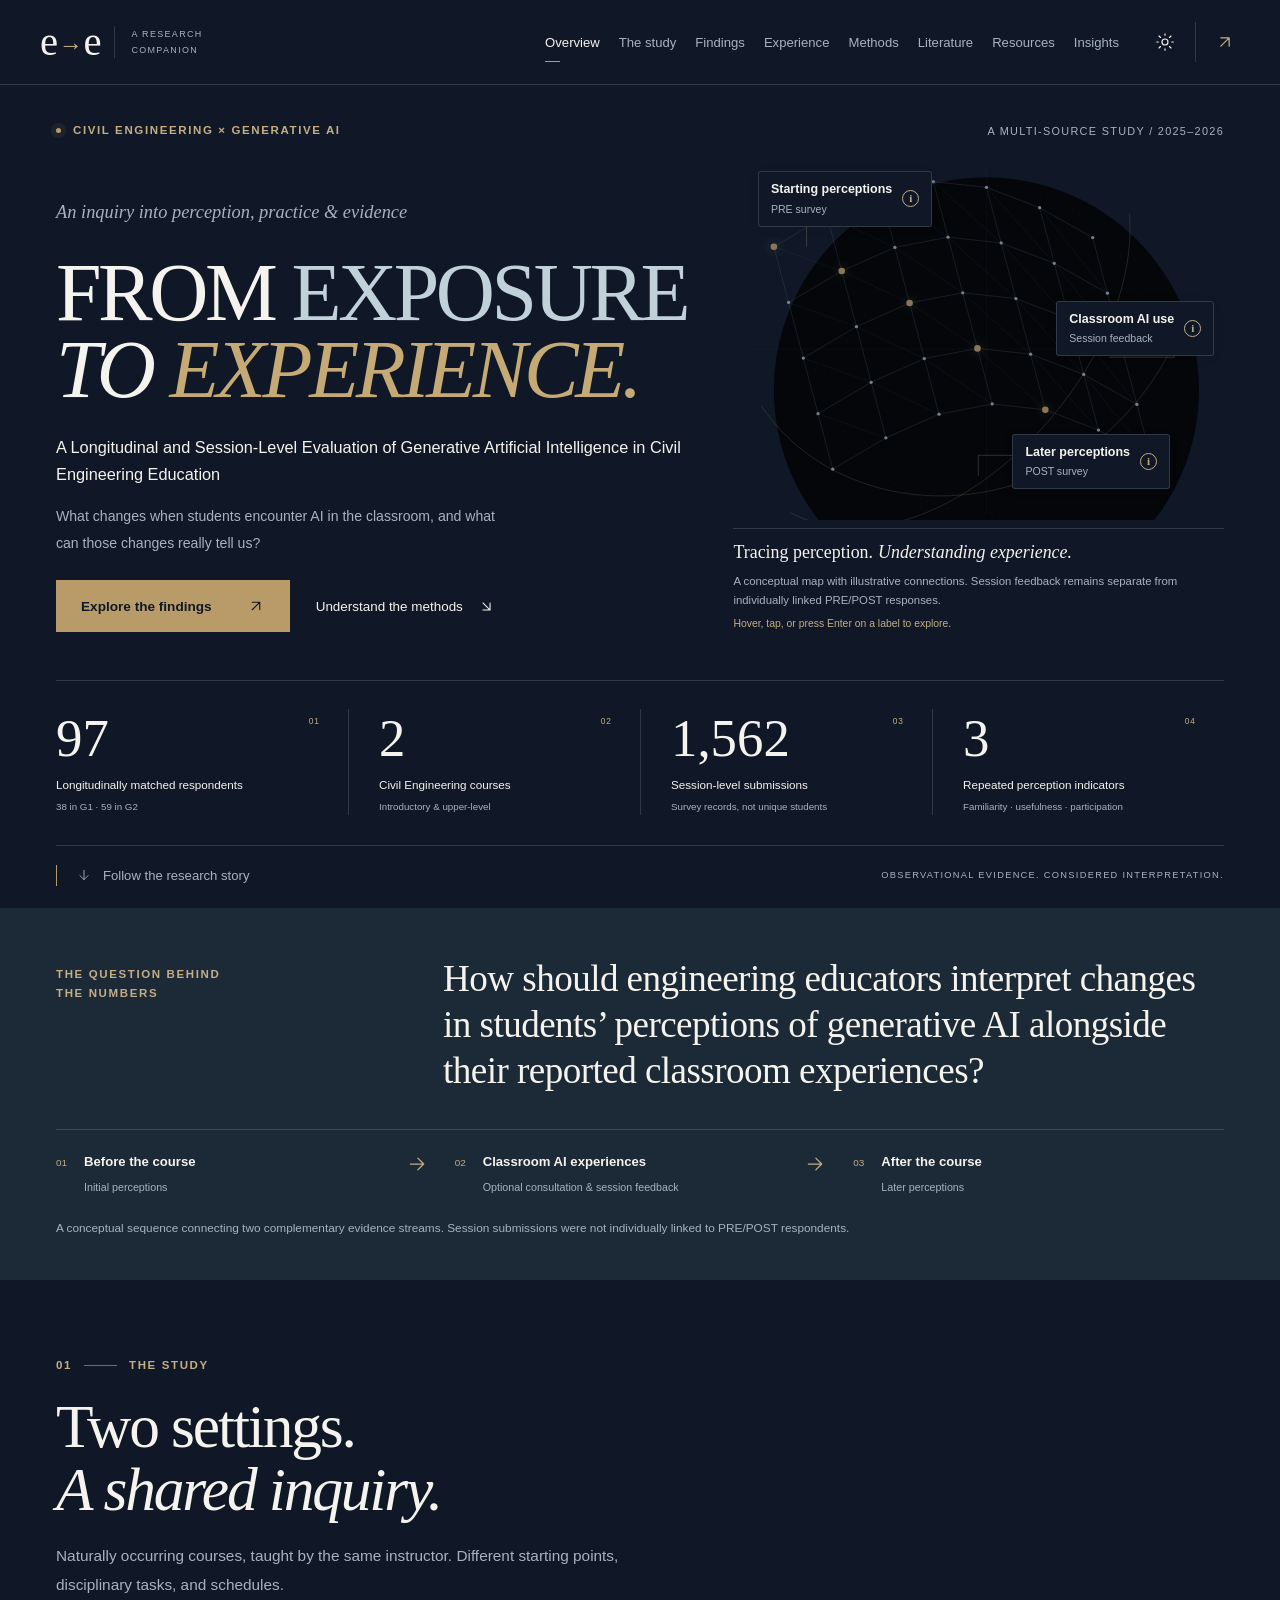
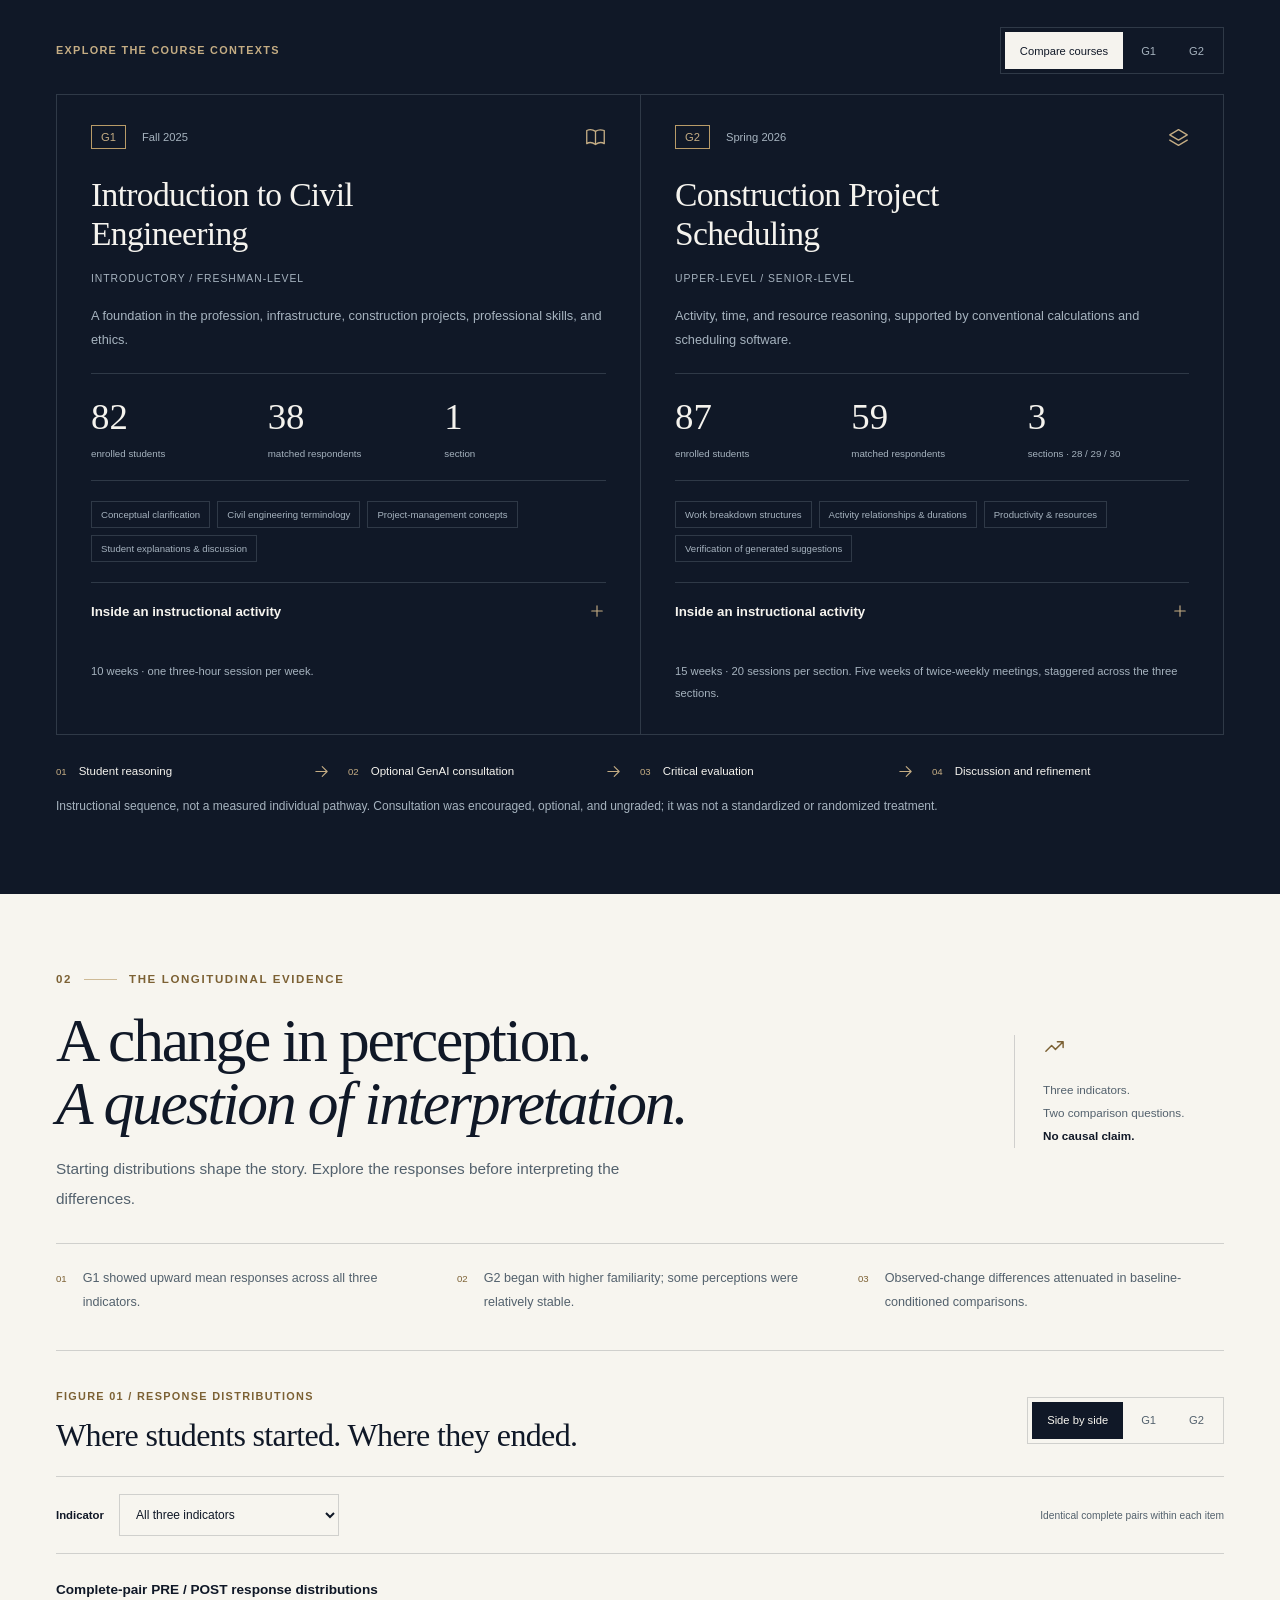
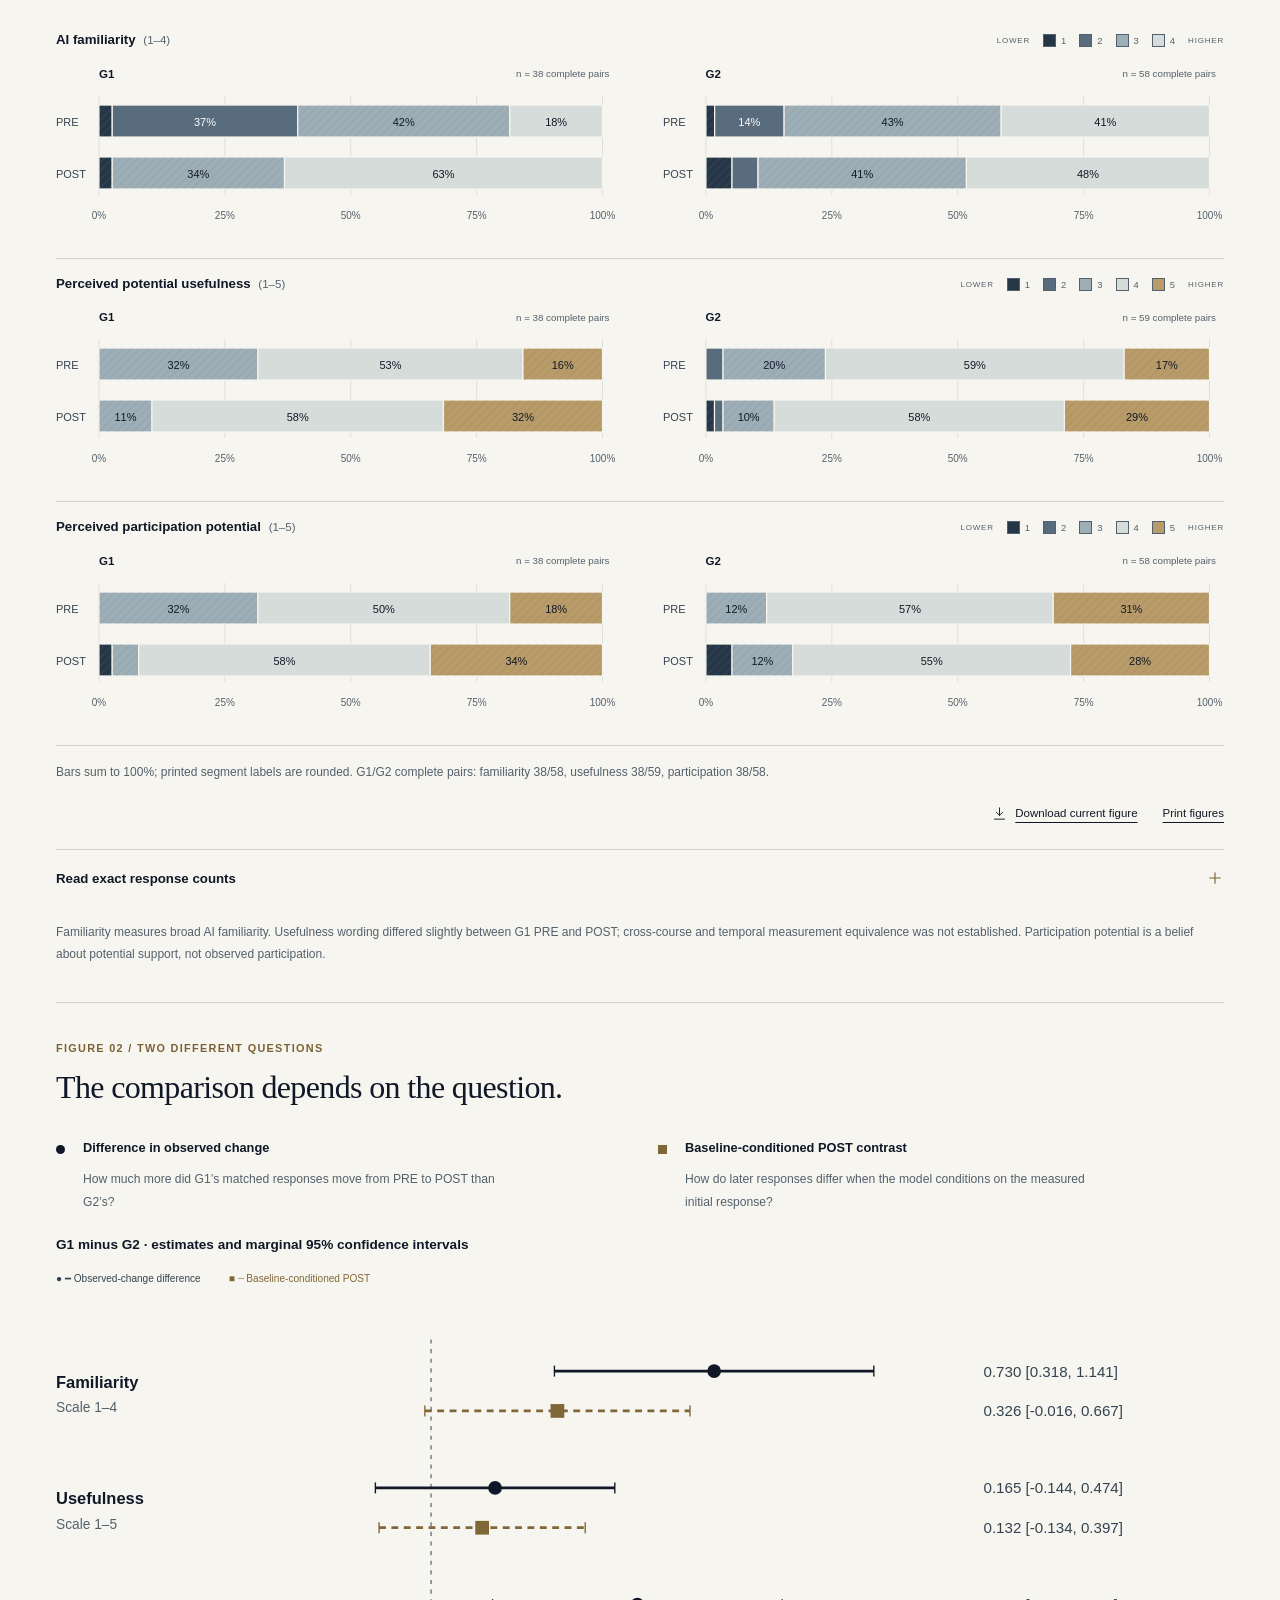
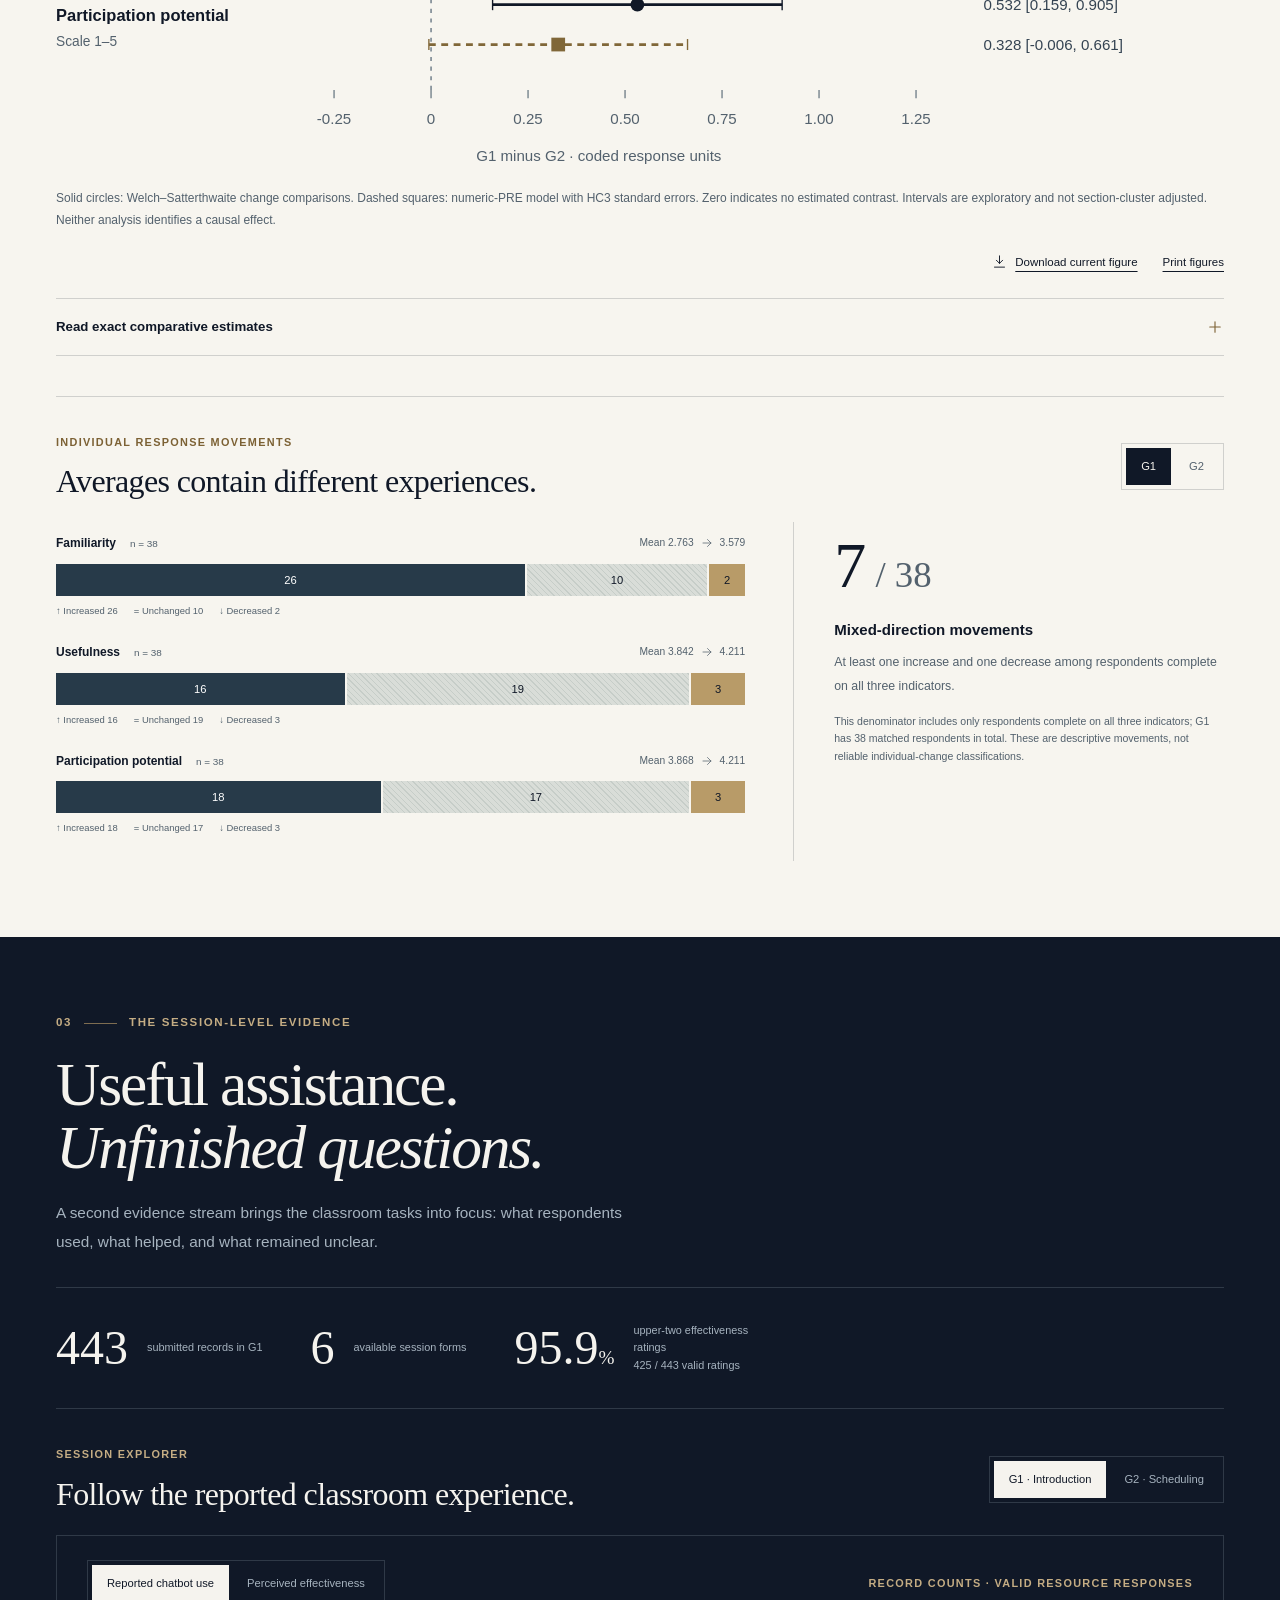
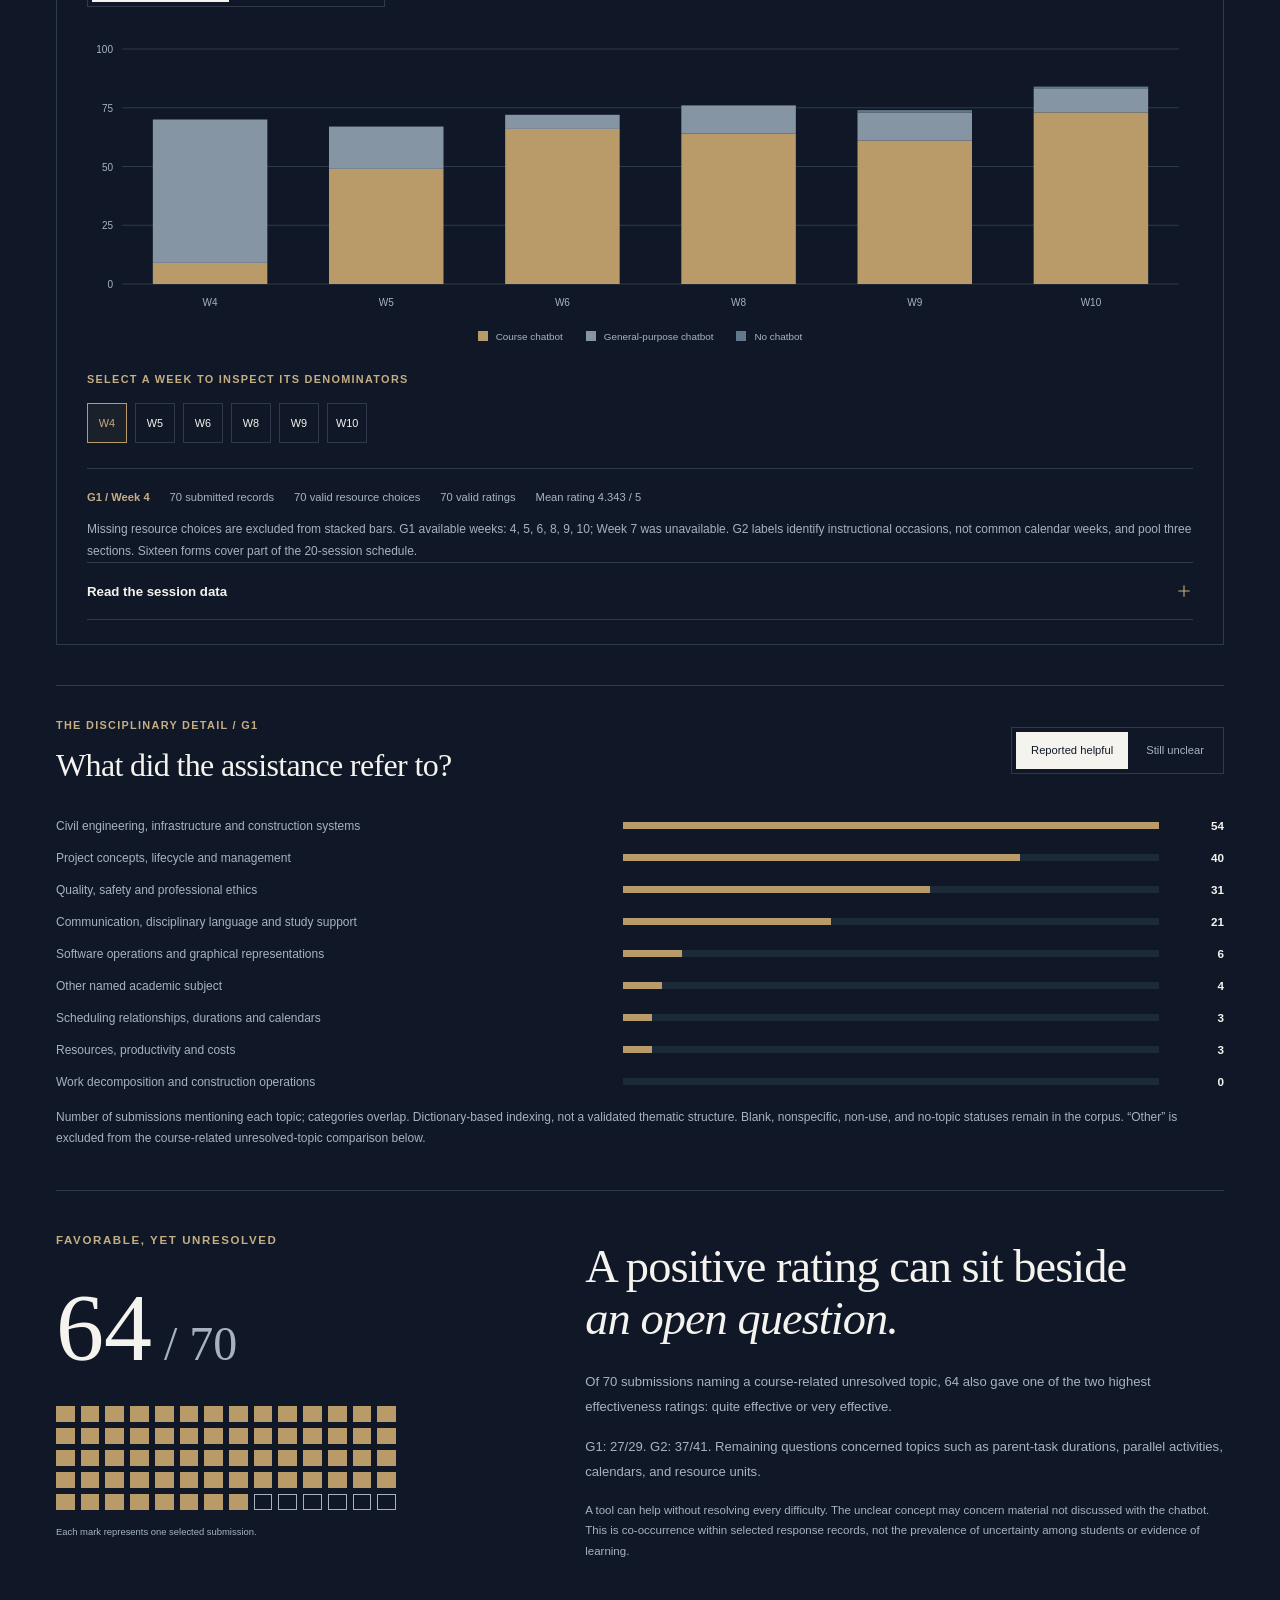
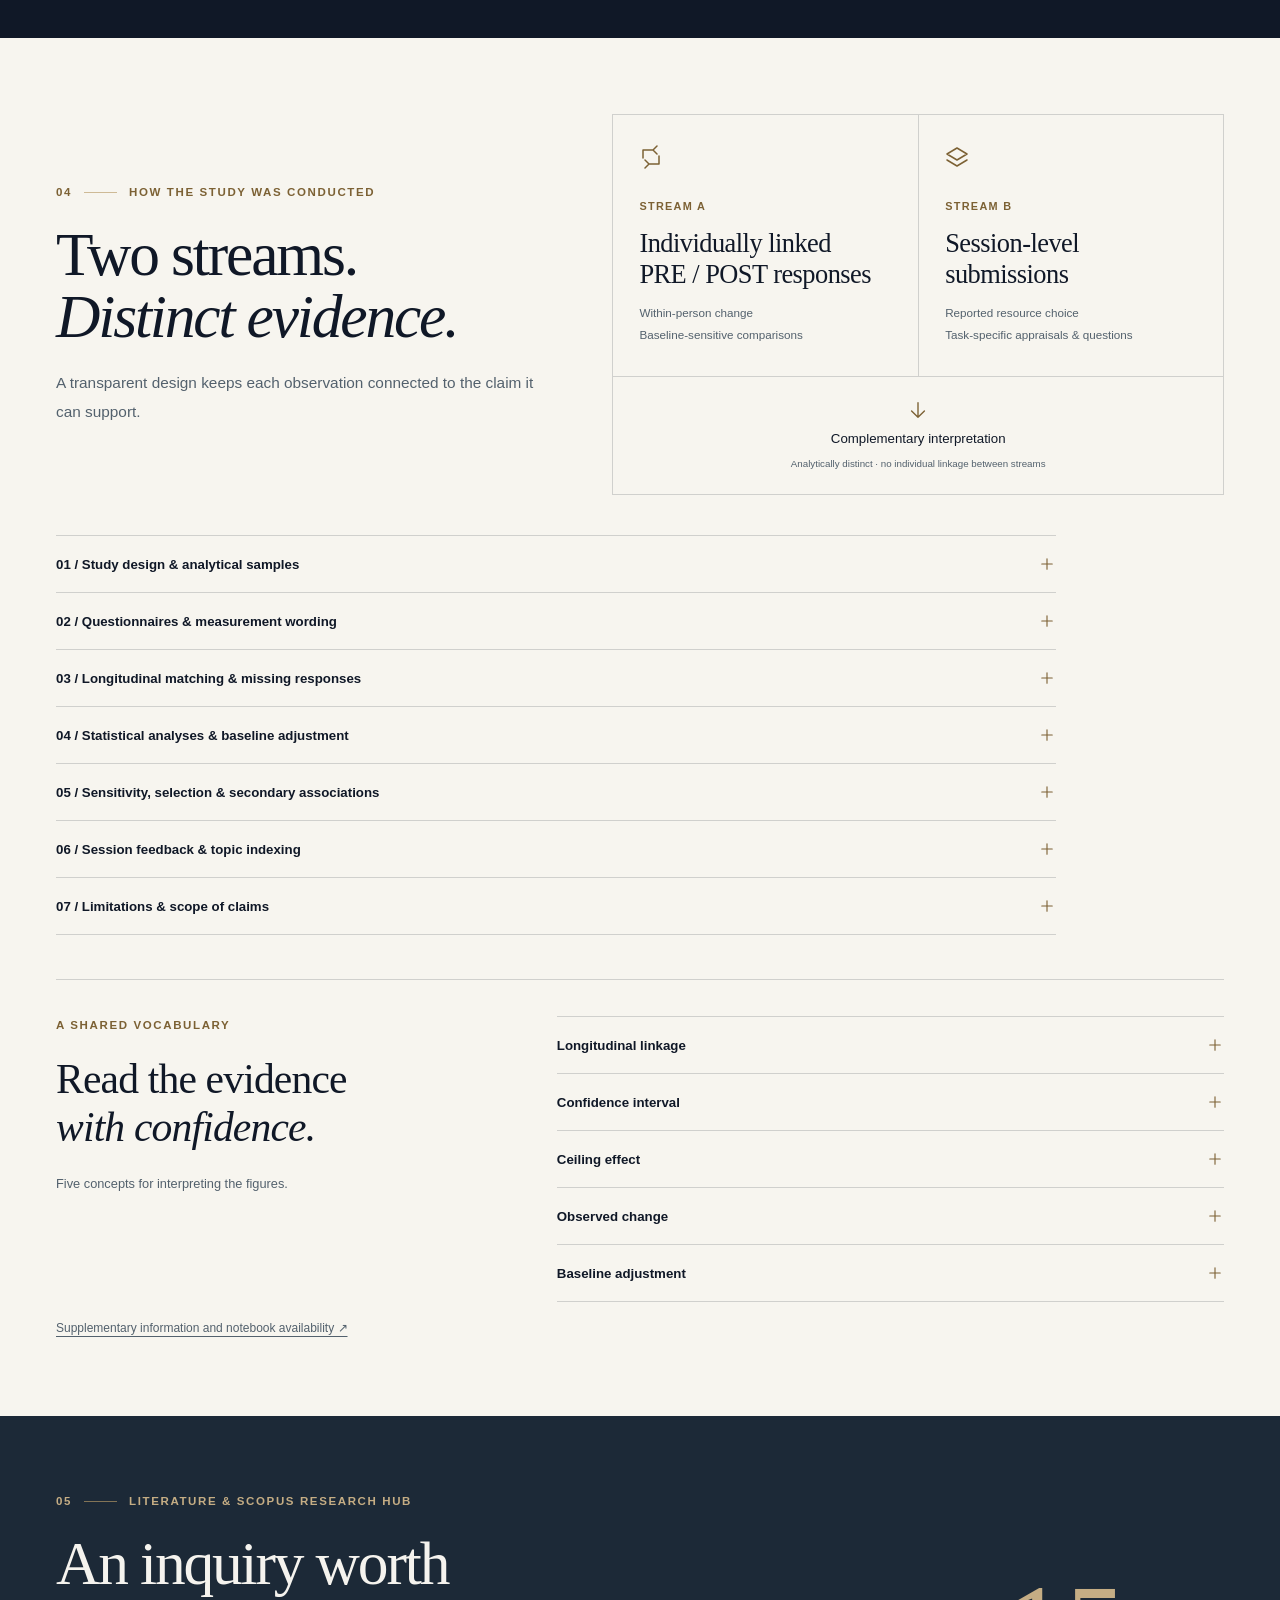
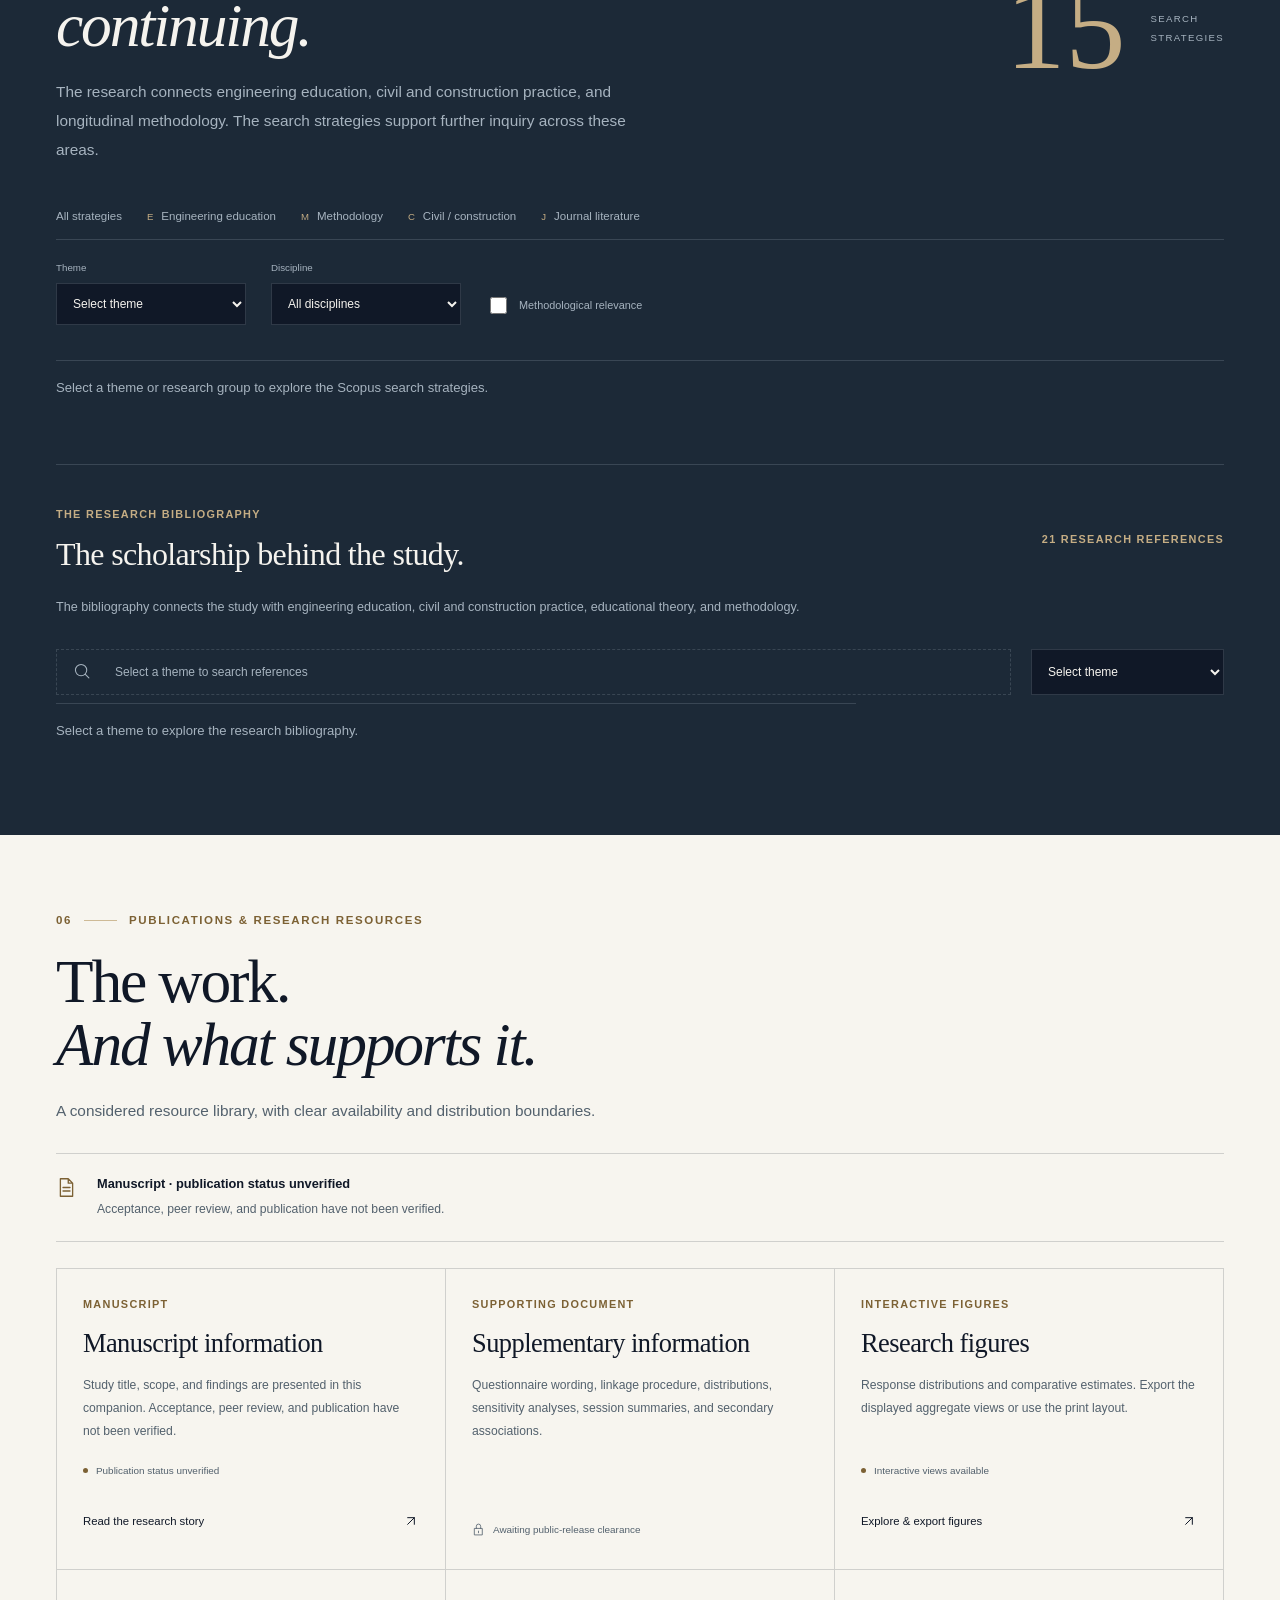
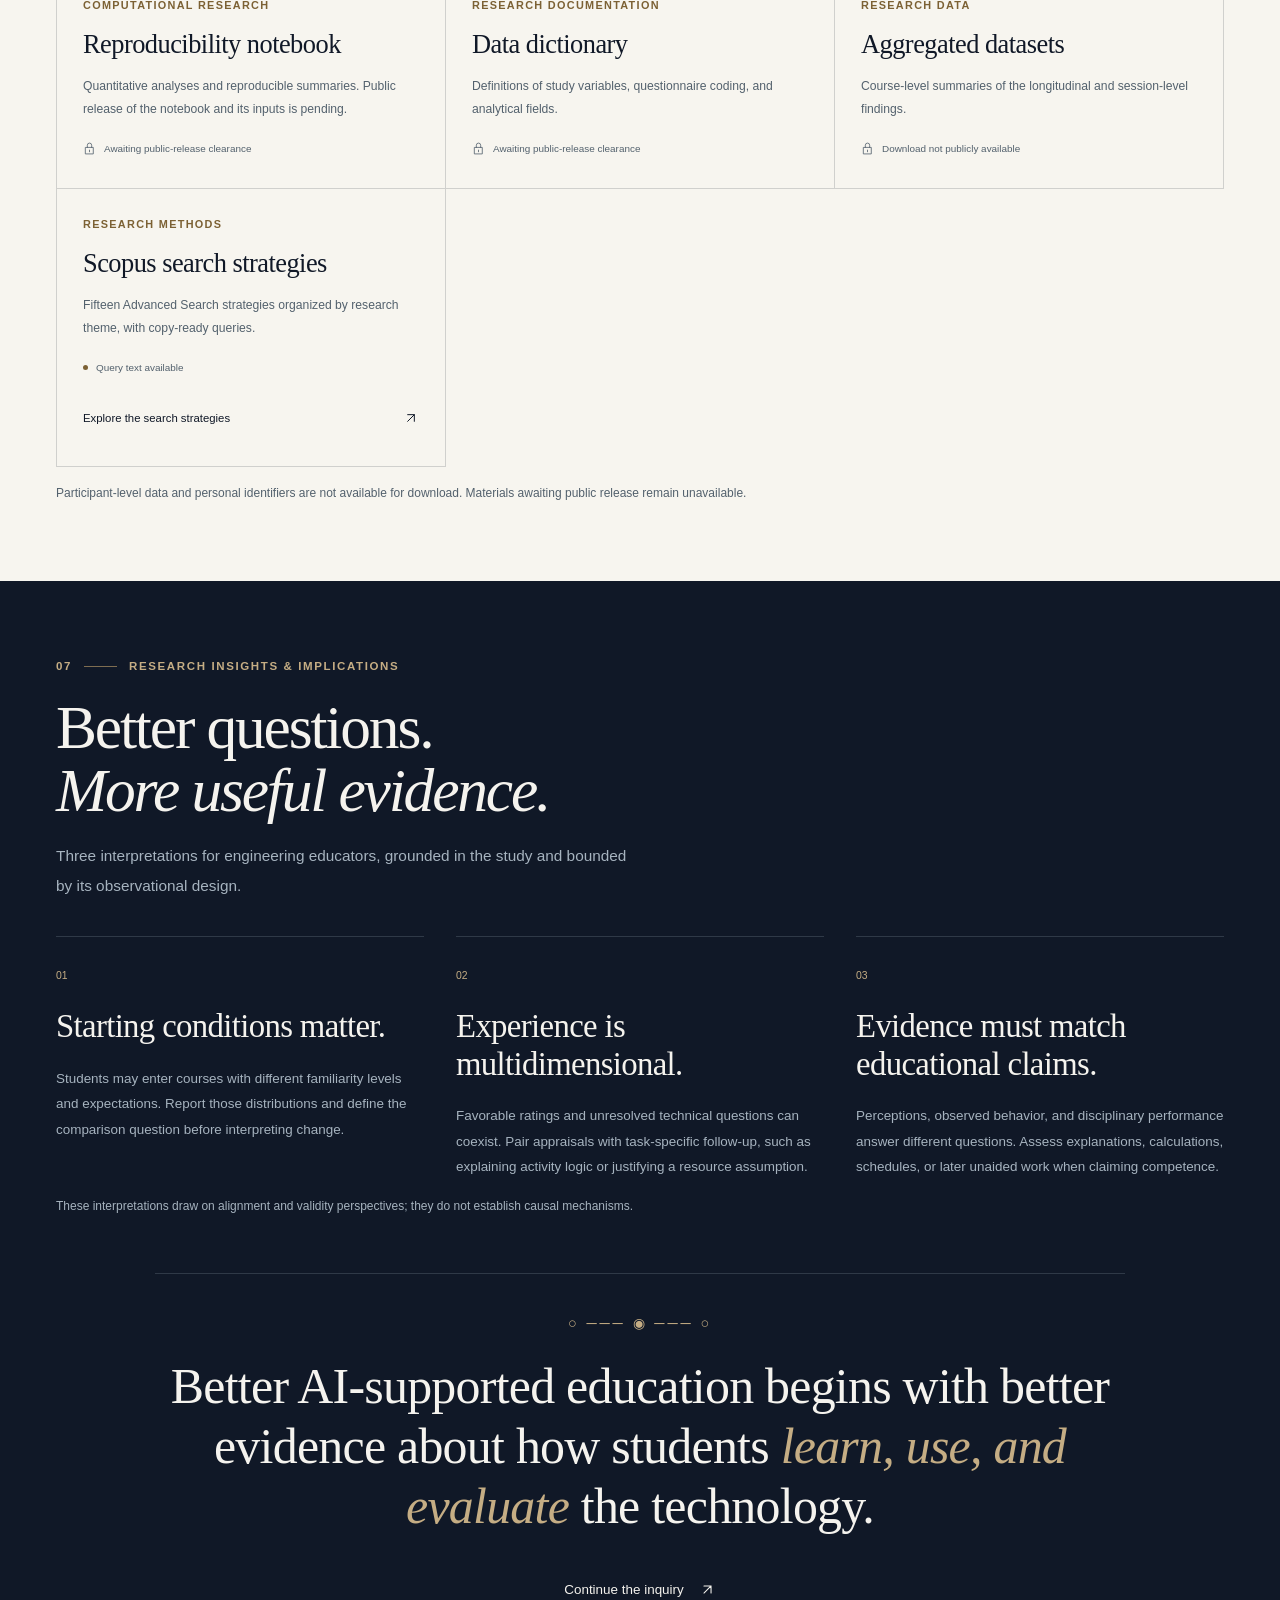
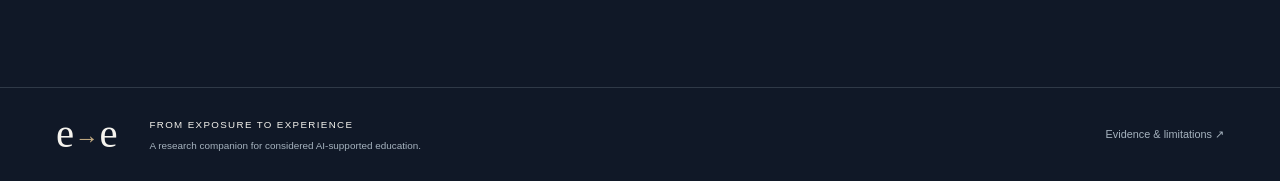
==== e2e/index.html @ fc8758d5 "Initial deployment of e2e review website" ====
<!doctype html>
<html lang="en" data-theme="dark"><head><meta charset="utf-8"><meta name="viewport" content="width=device-width,initial-scale=1"><meta name="theme-color" content="#101827"><meta name="description" content="Explore verified longitudinal and session-level evidence about generative AI in civil engineering education."><meta property="og:title" content="From Exposure to Experience"><meta property="og:description" content="Two courses. Two distinct evidence streams. A considered evaluation of classroom GenAI."><meta property="og:type" content="website"><title>From Exposure to Experience · Civil Engineering &amp; GenAI</title><link rel="icon" href="./favicon.svg"><link rel="stylesheet" href="./css/site.css"><script>try{document.documentElement.dataset.theme=localStorage.getItem("e2e-theme")||"dark"}catch{}</script><meta name="robots" content="index,follow"><meta name="referrer" content="strict-origin-when-cross-origin"><link rel="canonical" href="https://e2e.praiser.us/"><meta property="og:url" content="https://e2e.praiser.us/"><meta property="og:site_name" content="From Exposure to Experience"><meta property="og:image" content="https://e2e.praiser.us/images/social-card.png"><meta name="twitter:card" content="summary_large_image"><meta name="twitter:title" content="From Exposure to Experience"><meta name="twitter:description" content="Longitudinal and session-level evidence about generative AI in civil engineering education."><meta name="twitter:image" content="https://e2e.praiser.us/images/social-card.png"><link rel="icon" href="./favicon.ico" sizes="32x32"><link rel="apple-touch-icon" href="./apple-touch-icon.png"><link rel="manifest" href="./site.webmanifest"></head><body><header class="site-header"><a href="#main" class="skip-link">Skip to content</a><div class="nav-wrap"><a href="#home" class="wordmark" aria-label="Exposure to Experience home"><span class="brand-symbol">e<span>→</span>e</span><span class="brand-caption">A RESEARCH<br>COMPANION</span></a><nav id="main-links" aria-label="Main navigation" class="nav-links"><a href="#home" aria-current="location">Overview</a><a href="#study">The study</a><a href="#findings">Findings</a><a href="#experience">Experience</a><a href="#methods">Methods</a><a href="#literature">Literature</a><a href="#resources">Resources</a><a href="#insights">Insights</a></nav><div class="nav-actions"><button class="icon-button" aria-label="Switch to light mode"><svg width="18" height="18" viewBox="0 0 24 24" fill="none" stroke="currentColor" stroke-width="1.5" stroke-linecap="round" stroke-linejoin="round" aria-hidden="true"><path d="M12 8a4 4 0 1 1 0 8 4 4 0 0 1 0-8M12 1v2M12 21v2M1 12h2M21 12h2M4 4l2 2m12 12 2 2M4 20l2-2M18 6l2-2"></path></svg></button><a class="nav-explore" href="#findings" aria-label="Explore the evidence"><svg width="20" height="20" viewBox="0 0 24 24" fill="none" stroke="currentColor" stroke-width="1.5" stroke-linecap="round" stroke-linejoin="round" aria-hidden="true"><path d="M7 17 17 7M7 7h10v10"></path></svg></a><button class="icon-button menu-toggle" aria-expanded="false" aria-controls="main-links" aria-label="Open navigation"><svg width="24" height="24" viewBox="0 0 24 24" fill="none" stroke="currentColor" stroke-width="1.5" stroke-linecap="round" stroke-linejoin="round" aria-hidden="true"><path d="M4 6h16M4 12h16M4 18h16"></path></svg></button></div></div></header><main id="main" class="min-h-screen"><section id="home" class="hero"><div class="container"><div class="hero-topline"><span class="eyebrow"><span class="status-dot"></span>CIVIL ENGINEERING × GENERATIVE AI</span><span class="edition">A MULTI-SOURCE STUDY / 2025–2026</span></div><div class="hero-composition"><figure class="network-art" aria-labelledby="network-figure-title" aria-describedby="network-figure-note"><div class="network-map"><svg class="network-drawing" viewBox="0 0 600 440" fill="none" aria-hidden="true" focusable="false"><defs><radialGradient id="networkGlow"><stop stopColor="#B89B68" stopOpacity=".12"></stop><stop offset="1" stopColor="#B89B68" stopOpacity="0"></stop></radialGradient></defs><circle cx="310" cy="280" r="260" fill="url(#networkGlow)"></circle><g class="network-grid"><g><path d="M50 105L115 66.64595691166376"></path> <path d="M50 105L68 173"></path> <path d="M50 105L133 134.64595691166375" class="diagonal"></path><circle cx="50" cy="105" r="4" class="gold-node"></circle></g><g><path d="M115 66.64595691166376L180 37.682321215368276"></path> <path d="M115 66.64595691166376L133 134.64595691166375"></path> <path d="M115 66.64595691166376L198 105.68232121536828" class="diagonal"></path><circle cx="115" cy="66.64595691166376" r="2" class=""></circle></g><g><path d="M180 37.682321215368276L245 25.200401071675643"></path> <path d="M180 37.682321215368276L198 105.68232121536828"></path> <path d="M180 37.682321215368276L263 93.20040107167564" class="diagonal"></path><circle cx="180" cy="37.682321215368276" r="2" class=""></circle></g><g><path d="M245 25.200401071675643L310 32.25620585394546"></path> <path d="M245 25.200401071675643L263 93.20040107167564"></path> <path d="M245 25.200401071675643L328 100.25620585394546" class="diagonal"></path><circle cx="245" cy="25.200401071675643" r="2" class=""></circle></g><g><path d="M310 32.25620585394546L375 57.122228471683485"></path> <path d="M310 32.25620585394546L328 100.25620585394546"></path> <path d="M310 32.25620585394546L393 125.12222847168348" class="diagonal"></path><circle cx="310" cy="32.25620585394546" r="2" class=""></circle></g><g><path d="M375 57.122228471683485L440 93.71039935521063"></path> <path d="M375 57.122228471683485L393 125.12222847168348"></path> <path d="M375 57.122228471683485L458 161.71039935521063" class="diagonal"></path><circle cx="375" cy="57.122228471683485" r="2" class=""></circle></g><g> <path d="M440 93.71039935521063L458 161.71039935521063"></path> <circle cx="440" cy="93.71039935521063" r="2" class=""></circle></g><g><path d="M68 173L133 134.64595691166375"></path> <path d="M68 173L86 241"></path> <path d="M68 173L151 202.64595691166375" class="diagonal"></path><circle cx="68" cy="173" r="2" class=""></circle></g><g><path d="M133 134.64595691166375L198 105.68232121536828"></path> <path d="M133 134.64595691166375L151 202.64595691166375"></path> <path d="M133 134.64595691166375L216 173.6823212153683" class="diagonal"></path><circle cx="133" cy="134.64595691166375" r="4" class="gold-node"></circle></g><g><path d="M198 105.68232121536828L263 93.20040107167564"></path> <path d="M198 105.68232121536828L216 173.6823212153683"></path> <path d="M198 105.68232121536828L281 161.20040107167563" class="diagonal"></path><circle cx="198" cy="105.68232121536828" r="2" class=""></circle></g><g><path d="M263 93.20040107167564L328 100.25620585394546"></path> <path d="M263 93.20040107167564L281 161.20040107167563"></path> <path d="M263 93.20040107167564L346 168.25620585394546" class="diagonal"></path><circle cx="263" cy="93.20040107167564" r="2" class=""></circle></g><g><path d="M328 100.25620585394546L393 125.12222847168348"></path> <path d="M328 100.25620585394546L346 168.25620585394546"></path> <path d="M328 100.25620585394546L411 193.12222847168348" class="diagonal"></path><circle cx="328" cy="100.25620585394546" r="2" class=""></circle></g><g><path d="M393 125.12222847168348L458 161.71039935521063"></path> <path d="M393 125.12222847168348L411 193.12222847168348"></path> <path d="M393 125.12222847168348L476 229.71039935521063" class="diagonal"></path><circle cx="393" cy="125.12222847168348" r="2" class=""></circle></g><g> <path d="M458 161.71039935521063L476 229.71039935521063"></path> <circle cx="458" cy="161.71039935521063" r="2" class=""></circle></g><g><path d="M86 241L151 202.64595691166375"></path> <path d="M86 241L104 309"></path> <path d="M86 241L169 270.64595691166375" class="diagonal"></path><circle cx="86" cy="241" r="2" class=""></circle></g><g><path d="M151 202.64595691166375L216 173.6823212153683"></path> <path d="M151 202.64595691166375L169 270.64595691166375"></path> <path d="M151 202.64595691166375L234 241.6823212153683" class="diagonal"></path><circle cx="151" cy="202.64595691166375" r="2" class=""></circle></g><g><path d="M216 173.6823212153683L281 161.20040107167563"></path> <path d="M216 173.6823212153683L234 241.6823212153683"></path> <path d="M216 173.6823212153683L299 229.20040107167563" class="diagonal"></path><circle cx="216" cy="173.6823212153683" r="4" class="gold-node"></circle></g><g><path d="M281 161.20040107167563L346 168.25620585394546"></path> <path d="M281 161.20040107167563L299 229.20040107167563"></path> <path d="M281 161.20040107167563L364 236.25620585394546" class="diagonal"></path><circle cx="281" cy="161.20040107167563" r="2" class=""></circle></g><g><path d="M346 168.25620585394546L411 193.12222847168348"></path> <path d="M346 168.25620585394546L364 236.25620585394546"></path> <path d="M346 168.25620585394546L429 261.12222847168346" class="diagonal"></path><circle cx="346" cy="168.25620585394546" r="2" class=""></circle></g><g><path d="M411 193.12222847168348L476 229.71039935521063"></path> <path d="M411 193.12222847168348L429 261.12222847168346"></path> <path d="M411 193.12222847168348L494 297.7103993552106" class="diagonal"></path><circle cx="411" cy="193.12222847168348" r="2" class=""></circle></g><g> <path d="M476 229.71039935521063L494 297.7103993552106"></path> <circle cx="476" cy="229.71039935521063" r="2" class=""></circle></g><g><path d="M104 309L169 270.64595691166375"></path> <path d="M104 309L122 377"></path> <path d="M104 309L187 338.64595691166375" class="diagonal"></path><circle cx="104" cy="309" r="2" class=""></circle></g><g><path d="M169 270.64595691166375L234 241.6823212153683"></path> <path d="M169 270.64595691166375L187 338.64595691166375"></path> <path d="M169 270.64595691166375L252 309.6823212153683" class="diagonal"></path><circle cx="169" cy="270.64595691166375" r="2" class=""></circle></g><g><path d="M234 241.6823212153683L299 229.20040107167563"></path> <path d="M234 241.6823212153683L252 309.6823212153683"></path> <path d="M234 241.6823212153683L317 297.2004010716756" class="diagonal"></path><circle cx="234" cy="241.6823212153683" r="2" class=""></circle></g><g><path d="M299 229.20040107167563L364 236.25620585394546"></path> <path d="M299 229.20040107167563L317 297.2004010716756"></path> <path d="M299 229.20040107167563L382 304.25620585394546" class="diagonal"></path><circle cx="299" cy="229.20040107167563" r="4" class="gold-node"></circle></g><g><path d="M364 236.25620585394546L429 261.12222847168346"></path> <path d="M364 236.25620585394546L382 304.25620585394546"></path> <path d="M364 236.25620585394546L447 329.12222847168346" class="diagonal"></path><circle cx="364" cy="236.25620585394546" r="2" class=""></circle></g><g><path d="M429 261.12222847168346L494 297.7103993552106"></path> <path d="M429 261.12222847168346L447 329.12222847168346"></path> <path d="M429 261.12222847168346L512 365.7103993552106" class="diagonal"></path><circle cx="429" cy="261.12222847168346" r="2" class=""></circle></g><g> <path d="M494 297.7103993552106L512 365.7103993552106"></path> <circle cx="494" cy="297.7103993552106" r="2" class=""></circle></g><g><path d="M122 377L187 338.64595691166375"></path>  <circle cx="122" cy="377" r="2" class=""></circle></g><g><path d="M187 338.64595691166375L252 309.6823212153683"></path>  <circle cx="187" cy="338.64595691166375" r="2" class=""></circle></g><g><path d="M252 309.6823212153683L317 297.2004010716756"></path>  <circle cx="252" cy="309.6823212153683" r="2" class=""></circle></g><g><path d="M317 297.2004010716756L382 304.25620585394546"></path>  <circle cx="317" cy="297.2004010716756" r="2" class=""></circle></g><g><path d="M382 304.25620585394546L447 329.12222847168346"></path>  <circle cx="382" cy="304.25620585394546" r="4" class="gold-node"></circle></g><g><path d="M447 329.12222847168346L512 365.7103993552106"></path>  <circle cx="447" cy="329.12222847168346" r="2" class=""></circle></g><g>  <circle cx="512" cy="365.7103993552106" r="2" class=""></circle></g></g><path class="network-orbit" d="M35 300 C150 470 460 450 555 185 M70 430 C240 520 500 270 485 65"></path><g class="network-guides"><path d="M90 105V70H155"></path><path d="M460 240H540V205"></path><path d="M300 385V360H440"></path></g><circle cx="310" cy="230" r="200" class="draft-circle"></circle><path d="M20 230H590M310 10V430" class="draft-cross"></path></svg><details class="network-hotspot network-hotspot--starting" data-network-context="true"><summary aria-controls="network-starting-context"><span>Starting perceptions</span><small>PRE survey</small><span class="network-info" aria-hidden="true">i</span></summary><div class="network-context" id="network-starting-context" role="note"><h3>Where students started</h3><p>Before the course, respondents rated AI familiarity, potential usefulness, and participation potential. These starting distributions put later changes in context.</p><a href="#findings">Explore PRE/POST distributions <span aria-hidden="true">↗</span></a></div></details><details class="network-hotspot network-hotspot--classroom" data-network-context="true"><summary aria-controls="network-classroom-context"><span>Classroom AI use</span><small>Session feedback</small><span class="network-info" aria-hidden="true">i</span></summary><div class="network-context" id="network-classroom-context" role="note"><h3>What happened during instruction</h3><p>Optional AI consultation accompanied students&#39; own reasoning, calculations, and discussion. The session explorer summarizes 1,562 feedback records about use, helpful tasks, and remaining questions.</p><p class="network-context-note">These submissions were not linked to individual PRE/POST respondents.</p><a href="#experience">Explore session experiences <span aria-hidden="true">↗</span></a></div></details><details class="network-hotspot network-hotspot--later" data-network-context="true"><summary aria-controls="network-later-context"><span>Later perceptions</span><small>POST survey</small><span class="network-info" aria-hidden="true">i</span></summary><div class="network-context" id="network-later-context" role="note"><h3>How reported perceptions moved</h3><p>Matched PRE/POST responses describe changes in the same respondents&#39; appraisals. The findings distinguish observed change from baseline-conditioned POST comparisons.</p><p class="network-context-note">Neither comparison establishes a causal effect of GenAI.</p><a href="#findings">Explore changes and comparisons <span aria-hidden="true">↗</span></a></div></details></div><figcaption class="network-caption"><span class="network-theme" id="network-figure-title">Tracing perception. <em>Understanding experience.</em></span><p id="network-figure-note">A conceptual map with illustrative connections. Session feedback remains separate from individually linked PRE/POST responses.</p><span class="network-interaction-hint">Hover, tap, or press Enter on a label to explore.</span></figcaption></figure><div class="hero-copy"><p class="hero-pretitle">An inquiry into perception, practice &amp; evidence</p><h1 aria-label="From Exposure to Experience"><span class="title-line">FROM <span class="title-exposure">EXPOSURE</span></span><br><span class="title-line title-second-line">TO <span class="title-experience">EXPERIENCE</span><span class="title-period">.</span></span></h1><p class="hero-subtitle">A Longitudinal and Session-Level Evaluation of Generative Artificial Intelligence in Civil Engineering Education</p><p class="hero-description">What changes when students encounter AI in the classroom, and what can those changes really tell us?</p><div class="hero-ctas"><a href="#findings" class="button primary">Explore the findings<svg width="18" height="18" viewBox="0 0 24 24" fill="none" stroke="currentColor" stroke-width="1.5" stroke-linecap="round" stroke-linejoin="round" aria-hidden="true"><path d="M7 17 17 7M7 7h10v10"></path></svg></a><a href="#methods" class="inline-link">Understand the methods<svg width="17" height="17" viewBox="0 0 24 24" fill="none" stroke="currentColor" stroke-width="1.5" stroke-linecap="round" stroke-linejoin="round" aria-hidden="true"><path d="M7 7 17 17M7 17h10V7"></path></svg></a></div></div></div><div class="study-stats"><div class="stat"><span class="stat-index">01</span><strong>97</strong><span>Longitudinally matched respondents</span><small>38 in G1 · 59 in G2</small></div><div class="stat"><span class="stat-index">02</span><strong>2</strong><span>Civil Engineering courses</span><small>Introductory &amp; upper-level</small></div><div class="stat"><span class="stat-index">03</span><strong>1,562</strong><span>Session-level submissions</span><small>Survey records, not unique students</small></div><div class="stat"><span class="stat-index">04</span><strong>3</strong><span>Repeated perception indicators</span><small>Familiarity · usefulness · participation</small></div></div><div class="hero-bottom"><a href="#research-question"><span class="scroll-line"></span><svg width="14" height="14" viewBox="0 0 24 24" fill="none" stroke="currentColor" stroke-width="1.5" stroke-linecap="round" stroke-linejoin="round" aria-hidden="true"><path d="M12 4v16m-7-7 7 7 7-7"></path></svg>Follow the research story</a><span>OBSERVATIONAL EVIDENCE. CONSIDERED INTERPRETATION.</span></div></div></section><section class="story-section" id="research-question"><div class="container"><div class=""><div class="story-layout"><span class="eyebrow">THE QUESTION BEHIND THE NUMBERS</span><blockquote>How should engineering educators interpret changes in students’ perceptions of generative AI alongside their reported classroom experiences?</blockquote></div><div class="story-sequence"><div class="sequence-step"><span>01</span><div><h3>Before the course</h3><p>Initial perceptions</p></div><svg width="20" height="20" viewBox="0 0 24 24" fill="none" stroke="currentColor" stroke-width="1.5" stroke-linecap="round" stroke-linejoin="round" aria-hidden="true"><path d="M4 12h16m-7-7 7 7-7 7"></path></svg></div><div class="sequence-step"><span>02</span><div><h3>Classroom AI experiences</h3><p>Optional consultation &amp; session feedback</p></div><svg width="20" height="20" viewBox="0 0 24 24" fill="none" stroke="currentColor" stroke-width="1.5" stroke-linecap="round" stroke-linejoin="round" aria-hidden="true"><path d="M4 12h16m-7-7 7 7-7 7"></path></svg></div><div class="sequence-step"><span>03</span><div><h3>After the course</h3><p>Later perceptions</p></div></div></div><p class="story-note">A conceptual sequence connecting two complementary evidence streams. Session submissions were not individually linked to PRE/POST respondents.</p></div></div></section><section id="study" class="section study-section"><div class="container"><div class=""><div class="section-heading"><div class="eyebrow"><span>01</span><span class="fine-line"></span>THE STUDY</div><h2>Two settings.<br><em>A shared inquiry.</em></h2><p class="section-intro">Naturally occurring courses, taught by the same instructor. Different starting points, disciplinary tasks, and schedules.</p></div><div class="section-toolbar"><span class="micro-label">EXPLORE THE COURSE CONTEXTS</span><div class="segmented" role="group" aria-label="Course comparison"><button type="button" aria-pressed="true">Compare courses</button><button type="button" aria-pressed="false">G1</button><button type="button" aria-pressed="false">G2</button></div></div><div class="course-grid "><article class="course-panel"><div class="course-meta"><span class="course-badge">G1</span><span>Fall 2025</span><svg width="21" height="21" viewBox="0 0 24 24" fill="none" stroke="currentColor" stroke-width="1.5" stroke-linecap="round" stroke-linejoin="round" aria-hidden="true"><path d="M12 5v15M12 5C8 2 4 3 2 4v15c3-2 6-2 10 1 4-3 7-3 10-1V4c-3-1-6-2-10 1"></path></svg></div><h3>Introduction to Civil Engineering</h3><p class="course-level">Introductory / freshman-level</p><p>A foundation in the profession, infrastructure, construction projects, professional skills, and ethics.</p><div class="course-numbers"><div><strong>82</strong><span>enrolled students</span></div><div><strong>38</strong><span>matched respondents</span></div><div><strong>1</strong><span>section</span></div></div><div class="topic-tags"><span>Conceptual clarification</span><span>Civil engineering terminology</span><span>Project-management concepts</span><span>Student explanations &amp; discussion</span></div><details class="disclosure"><summary>Inside an instructional activity<svg width="18" height="18" viewBox="0 0 24 24" fill="none" stroke="currentColor" stroke-width="1.5" stroke-linecap="round" stroke-linejoin="round" aria-hidden="true"><path d="M12 5v14M5 12h14"></path></svg></summary><div class="disclosure-body">Students first explained what civil engineering entails, then compared their explanation with additional explanations from course materials or optional AI consultation. Peer and class discussion supported refinement.</div></details><p class="course-schedule">10 weeks · one three-hour session per week.</p></article><article class="course-panel"><div class="course-meta"><span class="course-badge">G2</span><span>Spring 2026</span><svg width="21" height="21" viewBox="0 0 24 24" fill="none" stroke="currentColor" stroke-width="1.5" stroke-linecap="round" stroke-linejoin="round" aria-hidden="true"><path d="m12 3 10 6-10 6L2 9Zm-10 12 10 6 10-6M2 15l10 6 10-6"></path></svg></div><h3>Construction Project Scheduling</h3><p class="course-level">Upper-level / senior-level</p><p>Activity, time, and resource reasoning, supported by conventional calculations and scheduling software.</p><div class="course-numbers"><div><strong>87</strong><span>enrolled students</span></div><div><strong>59</strong><span>matched respondents</span></div><div><strong>3</strong><span>sections · 28 / 29 / 30</span></div></div><div class="topic-tags"><span>Work breakdown structures</span><span>Activity relationships &amp; durations</span><span>Productivity &amp; resources</span><span>Verification of generated suggestions</span></div><details class="disclosure"><summary>Inside an instructional activity<svg width="18" height="18" viewBox="0 0 24 24" fill="none" stroke="currentColor" stroke-width="1.5" stroke-linecap="round" stroke-linejoin="round" aria-hidden="true"><path d="M12 5v14M5 12h14"></path></svg></summary><div class="disclosure-body">Students developed a residential-townhouse activity list or WBS and examined formwork, reinforcing steel, and concrete work. They compared optional AI suggestions with durations, productivity information, crew assumptions, and their own calculations.</div></details><p class="course-schedule">15 weeks · 20 sessions per section. Five weeks of twice-weekly meetings, staggered across the three sections.</p></article></div><div class="process-strip"><div><span class="process-number">01</span><span>Student reasoning</span><svg width="17" height="17" viewBox="0 0 24 24" fill="none" stroke="currentColor" stroke-width="1.5" stroke-linecap="round" stroke-linejoin="round" aria-hidden="true"><path d="M4 12h16m-7-7 7 7-7 7"></path></svg></div><div><span class="process-number">02</span><span>Optional GenAI consultation</span><svg width="17" height="17" viewBox="0 0 24 24" fill="none" stroke="currentColor" stroke-width="1.5" stroke-linecap="round" stroke-linejoin="round" aria-hidden="true"><path d="M4 12h16m-7-7 7 7-7 7"></path></svg></div><div><span class="process-number">03</span><span>Critical evaluation</span><svg width="17" height="17" viewBox="0 0 24 24" fill="none" stroke="currentColor" stroke-width="1.5" stroke-linecap="round" stroke-linejoin="round" aria-hidden="true"><path d="M4 12h16m-7-7 7 7-7 7"></path></svg></div><div><span class="process-number">04</span><span>Discussion and refinement</span></div></div><p class="source-note">Instructional sequence, not a measured individual pathway. Consultation was encouraged, optional, and ungraded; it was not a standardized or randomized treatment.</p></div></div></section><section id="findings" class="section findings-section light-section"><div class="container"><div class=""><div class="findings-heading"><div class="section-heading"><div class="eyebrow"><span>02</span><span class="fine-line"></span>THE LONGITUDINAL EVIDENCE</div><h2>A change in perception.<br><em>A question of interpretation.</em></h2><p class="section-intro">Starting distributions shape the story. Explore the responses before interpreting the differences.</p></div><div class="margin-note"><svg width="23" height="23" viewBox="0 0 24 24" fill="none" stroke="currentColor" stroke-width="1.5" stroke-linecap="round" stroke-linejoin="round" aria-hidden="true"><path d="m3 17 6-6 4 4L21 7M15 7h6v6"></path></svg><p>Three indicators.<br>Two comparison questions.<br><strong>No causal claim.</strong></p></div></div><div class="editorial-findings"><p><span>01</span>G1 showed upward mean responses across all three indicators.</p><p><span>02</span>G2 began with higher familiarity; some perceptions were relatively stable.</p><p><span>03</span>Observed-change differences attenuated in baseline-conditioned comparisons.</p></div></div><div class="figure-block"><div class="figure-header"><div><span class="micro-label">FIGURE 01 / RESPONSE DISTRIBUTIONS</span><h3>Where students started. Where they ended.</h3></div><div class="segmented" role="group" aria-label="Distribution course filter"><button type="button" aria-pressed="true">Side by side</button><button type="button" aria-pressed="false">G1</button><button type="button" aria-pressed="false">G2</button></div></div><div class="outcome-filter"><label for="outcome-select">Indicator</label><select id="outcome-select" data-action="outcome" value="all"><option value="all">All three indicators</option><option value="familiarity">AI familiarity</option><option value="usefulness">Perceived potential usefulness</option><option value="participation">Perceived participation potential</option></select><span>Identical complete pairs within each item</span></div><div id="figure-distributions" data-course="both" data-indicator="all" class="export-figure"><h4 class="export-title">Complete-pair PRE / POST response distributions</h4><div class="distribution-row"><div class="distribution-title"><h4>AI familiarity <small>(1–4)</small></h4><div class="chart-legend" aria-label="Response category legend"><span>LOWER</span><span class="legend-item"><i style="background:#253747"></i>1</span><span class="legend-item"><i style="background:#596c7d"></i>2</span><span class="legend-item"><i style="background:#9eaeb7"></i>3</span><span class="legend-item"><i style="background:#d5dcd9"></i>4</span><span>HIGHER</span></div></div><div class="distribution-grid "><div class="distribution-small"><div class="chart-course-label"><strong>G1</strong><span>n = 38 complete pairs</span></div><div class="distribution-canvas" data-native-distribution data-course="G1" data-item="familiarity"><svg xmlns="http://www.w3.org/2000/svg" viewBox="0 0 500 145" width="100%" height="145" role="img" aria-label="G1 AI familiarity PRE and POST distributions. Exact counts follow in the data table."><g font-family="Arial,sans-serif" font-size="10"><line x1="43" y1="9" x2="43" y2="108" stroke="#101827" stroke-opacity=".10"/><text x="43" y="132" fill="#53616d" text-anchor="middle">0%</text><line x1="153.5" y1="9" x2="153.5" y2="108" stroke="#101827" stroke-opacity=".10"/><text x="153.5" y="132" fill="#53616d" text-anchor="middle">25%</text><line x1="264" y1="9" x2="264" y2="108" stroke="#101827" stroke-opacity=".10"/><text x="264" y="132" fill="#53616d" text-anchor="middle">50%</text><line x1="374.5" y1="9" x2="374.5" y2="108" stroke="#101827" stroke-opacity=".10"/><text x="374.5" y="132" fill="#53616d" text-anchor="middle">75%</text><line x1="485" y1="9" x2="485" y2="108" stroke="#101827" stroke-opacity=".10"/><text x="485" y="132" fill="#53616d" text-anchor="middle">100%</text><text x="0" y="39" fill="#344352" font-size="11">PRE</text><g tabindex="0" data-tooltip="G1 PRE · Familiarity
Category 1: 1 / 38 (2.63%)" aria-label="G1 PRE · Familiarity, Category 1: 1 / 38 (2.63%)"><title>G1 PRE · Familiarity
Category 1: 1 / 38 (2.63%)</title><rect x="43" y="18" width="11.631578947368421" height="32" fill="#253747" stroke="#f7f5ef" stroke-width="1.2"/><defs><pattern id="hatch-G1-familiarity-pre-1" width="6" height="6" patternUnits="userSpaceOnUse" patternTransform="rotate(45)"><line x1="0" y1="0" x2="0" y2="6" stroke="#ffffff" stroke-opacity=".13"/></pattern></defs><rect x="43" y="18" width="11.631578947368421" height="32" fill="url(#hatch-G1-familiarity-pre-1)" pointer-events="none"/></g><g tabindex="0" data-tooltip="G1 PRE · Familiarity
Category 2: 14 / 38 (36.84%)" aria-label="G1 PRE · Familiarity, Category 2: 14 / 38 (36.84%)"><title>G1 PRE · Familiarity
Category 2: 14 / 38 (36.84%)</title><rect x="54.631578947368425" y="18" width="162.84210526315792" height="32" fill="#596c7d" stroke="#f7f5ef" stroke-width="1.2"/><text x="136.0526315789474" y="39" text-anchor="middle" fill="#ffffff" font-size="11" pointer-events="none">37%</text></g><g tabindex="0" data-tooltip="G1 PRE · Familiarity
Category 3: 16 / 38 (42.11%)" aria-label="G1 PRE · Familiarity, Category 3: 16 / 38 (42.11%)"><title>G1 PRE · Familiarity
Category 3: 16 / 38 (42.11%)</title><rect x="217.47368421052636" y="18" width="186.10526315789474" height="32" fill="#9eaeb7" stroke="#f7f5ef" stroke-width="1.2"/><defs><pattern id="hatch-G1-familiarity-pre-3" width="6" height="6" patternUnits="userSpaceOnUse" patternTransform="rotate(45)"><line x1="0" y1="0" x2="0" y2="6" stroke="#101827" stroke-opacity=".13"/></pattern></defs><rect x="217.47368421052636" y="18" width="186.10526315789474" height="32" fill="url(#hatch-G1-familiarity-pre-3)" pointer-events="none"/><text x="310.52631578947376" y="39" text-anchor="middle" fill="#101827" font-size="11" pointer-events="none">42%</text></g><g tabindex="0" data-tooltip="G1 PRE · Familiarity
Category 4: 7 / 38 (18.42%)" aria-label="G1 PRE · Familiarity, Category 4: 7 / 38 (18.42%)"><title>G1 PRE · Familiarity
Category 4: 7 / 38 (18.42%)</title><rect x="403.5789473684211" y="18" width="81.42105263157896" height="32" fill="#d5dcd9" stroke="#f7f5ef" stroke-width="1.2"/><text x="444.2894736842106" y="39" text-anchor="middle" fill="#101827" font-size="11" pointer-events="none">18%</text></g><text x="0" y="91" fill="#344352" font-size="11">POST</text><g tabindex="0" data-tooltip="G1 POST · Familiarity
Category 1: 1 / 38 (2.63%)" aria-label="G1 POST · Familiarity, Category 1: 1 / 38 (2.63%)"><title>G1 POST · Familiarity
Category 1: 1 / 38 (2.63%)</title><rect x="43" y="70" width="11.631578947368421" height="32" fill="#253747" stroke="#f7f5ef" stroke-width="1.2"/><defs><pattern id="hatch-G1-familiarity-post-1" width="6" height="6" patternUnits="userSpaceOnUse" patternTransform="rotate(45)"><line x1="0" y1="0" x2="0" y2="6" stroke="#ffffff" stroke-opacity=".13"/></pattern></defs><rect x="43" y="70" width="11.631578947368421" height="32" fill="url(#hatch-G1-familiarity-post-1)" pointer-events="none"/></g><g tabindex="0" data-tooltip="G1 POST · Familiarity
Category 3: 13 / 38 (34.21%)" aria-label="G1 POST · Familiarity, Category 3: 13 / 38 (34.21%)"><title>G1 POST · Familiarity
Category 3: 13 / 38 (34.21%)</title><rect x="54.631578947368425" y="70" width="151.21052631578948" height="32" fill="#9eaeb7" stroke="#f7f5ef" stroke-width="1.2"/><defs><pattern id="hatch-G1-familiarity-post-3" width="6" height="6" patternUnits="userSpaceOnUse" patternTransform="rotate(45)"><line x1="0" y1="0" x2="0" y2="6" stroke="#101827" stroke-opacity=".13"/></pattern></defs><rect x="54.631578947368425" y="70" width="151.21052631578948" height="32" fill="url(#hatch-G1-familiarity-post-3)" pointer-events="none"/><text x="130.23684210526318" y="91" text-anchor="middle" fill="#101827" font-size="11" pointer-events="none">34%</text></g><g tabindex="0" data-tooltip="G1 POST · Familiarity
Category 4: 24 / 38 (63.16%)" aria-label="G1 POST · Familiarity, Category 4: 24 / 38 (63.16%)"><title>G1 POST · Familiarity
Category 4: 24 / 38 (63.16%)</title><rect x="205.84210526315792" y="70" width="279.1578947368421" height="32" fill="#d5dcd9" stroke="#f7f5ef" stroke-width="1.2"/><text x="345.42105263157896" y="91" text-anchor="middle" fill="#101827" font-size="11" pointer-events="none">63%</text></g></g></svg></div></div><div class="distribution-small"><div class="chart-course-label"><strong>G2</strong><span>n = 58 complete pairs</span></div><div class="distribution-canvas" data-native-distribution data-course="G2" data-item="familiarity"><svg xmlns="http://www.w3.org/2000/svg" viewBox="0 0 500 145" width="100%" height="145" role="img" aria-label="G2 AI familiarity PRE and POST distributions. Exact counts follow in the data table."><g font-family="Arial,sans-serif" font-size="10"><line x1="43" y1="9" x2="43" y2="108" stroke="#101827" stroke-opacity=".10"/><text x="43" y="132" fill="#53616d" text-anchor="middle">0%</text><line x1="153.5" y1="9" x2="153.5" y2="108" stroke="#101827" stroke-opacity=".10"/><text x="153.5" y="132" fill="#53616d" text-anchor="middle">25%</text><line x1="264" y1="9" x2="264" y2="108" stroke="#101827" stroke-opacity=".10"/><text x="264" y="132" fill="#53616d" text-anchor="middle">50%</text><line x1="374.5" y1="9" x2="374.5" y2="108" stroke="#101827" stroke-opacity=".10"/><text x="374.5" y="132" fill="#53616d" text-anchor="middle">75%</text><line x1="485" y1="9" x2="485" y2="108" stroke="#101827" stroke-opacity=".10"/><text x="485" y="132" fill="#53616d" text-anchor="middle">100%</text><text x="0" y="39" fill="#344352" font-size="11">PRE</text><g tabindex="0" data-tooltip="G2 PRE · Familiarity
Category 1: 1 / 58 (1.72%)" aria-label="G2 PRE · Familiarity, Category 1: 1 / 58 (1.72%)"><title>G2 PRE · Familiarity
Category 1: 1 / 58 (1.72%)</title><rect x="43" y="18" width="7.620689655172414" height="32" fill="#253747" stroke="#f7f5ef" stroke-width="1.2"/><defs><pattern id="hatch-G2-familiarity-pre-1" width="6" height="6" patternUnits="userSpaceOnUse" patternTransform="rotate(45)"><line x1="0" y1="0" x2="0" y2="6" stroke="#ffffff" stroke-opacity=".13"/></pattern></defs><rect x="43" y="18" width="7.620689655172414" height="32" fill="url(#hatch-G2-familiarity-pre-1)" pointer-events="none"/></g><g tabindex="0" data-tooltip="G2 PRE · Familiarity
Category 2: 8 / 58 (13.79%)" aria-label="G2 PRE · Familiarity, Category 2: 8 / 58 (13.79%)"><title>G2 PRE · Familiarity
Category 2: 8 / 58 (13.79%)</title><rect x="50.62068965517241" y="18" width="60.96551724137931" height="32" fill="#596c7d" stroke="#f7f5ef" stroke-width="1.2"/><text x="81.10344827586206" y="39" text-anchor="middle" fill="#ffffff" font-size="11" pointer-events="none">14%</text></g><g tabindex="0" data-tooltip="G2 PRE · Familiarity
Category 3: 25 / 58 (43.10%)" aria-label="G2 PRE · Familiarity, Category 3: 25 / 58 (43.10%)"><title>G2 PRE · Familiarity
Category 3: 25 / 58 (43.10%)</title><rect x="111.58620689655172" y="18" width="190.51724137931035" height="32" fill="#9eaeb7" stroke="#f7f5ef" stroke-width="1.2"/><defs><pattern id="hatch-G2-familiarity-pre-3" width="6" height="6" patternUnits="userSpaceOnUse" patternTransform="rotate(45)"><line x1="0" y1="0" x2="0" y2="6" stroke="#101827" stroke-opacity=".13"/></pattern></defs><rect x="111.58620689655172" y="18" width="190.51724137931035" height="32" fill="url(#hatch-G2-familiarity-pre-3)" pointer-events="none"/><text x="206.8448275862069" y="39" text-anchor="middle" fill="#101827" font-size="11" pointer-events="none">43%</text></g><g tabindex="0" data-tooltip="G2 PRE · Familiarity
Category 4: 24 / 58 (41.38%)" aria-label="G2 PRE · Familiarity, Category 4: 24 / 58 (41.38%)"><title>G2 PRE · Familiarity
Category 4: 24 / 58 (41.38%)</title><rect x="302.1034482758621" y="18" width="182.89655172413794" height="32" fill="#d5dcd9" stroke="#f7f5ef" stroke-width="1.2"/><text x="393.55172413793105" y="39" text-anchor="middle" fill="#101827" font-size="11" pointer-events="none">41%</text></g><text x="0" y="91" fill="#344352" font-size="11">POST</text><g tabindex="0" data-tooltip="G2 POST · Familiarity
Category 1: 3 / 58 (5.17%)" aria-label="G2 POST · Familiarity, Category 1: 3 / 58 (5.17%)"><title>G2 POST · Familiarity
Category 1: 3 / 58 (5.17%)</title><rect x="43" y="70" width="22.862068965517242" height="32" fill="#253747" stroke="#f7f5ef" stroke-width="1.2"/><defs><pattern id="hatch-G2-familiarity-post-1" width="6" height="6" patternUnits="userSpaceOnUse" patternTransform="rotate(45)"><line x1="0" y1="0" x2="0" y2="6" stroke="#ffffff" stroke-opacity=".13"/></pattern></defs><rect x="43" y="70" width="22.862068965517242" height="32" fill="url(#hatch-G2-familiarity-post-1)" pointer-events="none"/></g><g tabindex="0" data-tooltip="G2 POST · Familiarity
Category 2: 3 / 58 (5.17%)" aria-label="G2 POST · Familiarity, Category 2: 3 / 58 (5.17%)"><title>G2 POST · Familiarity
Category 2: 3 / 58 (5.17%)</title><rect x="65.86206896551724" y="70" width="22.862068965517242" height="32" fill="#596c7d" stroke="#f7f5ef" stroke-width="1.2"/></g><g tabindex="0" data-tooltip="G2 POST · Familiarity
Category 3: 24 / 58 (41.38%)" aria-label="G2 POST · Familiarity, Category 3: 24 / 58 (41.38%)"><title>G2 POST · Familiarity
Category 3: 24 / 58 (41.38%)</title><rect x="88.72413793103448" y="70" width="182.89655172413794" height="32" fill="#9eaeb7" stroke="#f7f5ef" stroke-width="1.2"/><defs><pattern id="hatch-G2-familiarity-post-3" width="6" height="6" patternUnits="userSpaceOnUse" patternTransform="rotate(45)"><line x1="0" y1="0" x2="0" y2="6" stroke="#101827" stroke-opacity=".13"/></pattern></defs><rect x="88.72413793103448" y="70" width="182.89655172413794" height="32" fill="url(#hatch-G2-familiarity-post-3)" pointer-events="none"/><text x="180.17241379310343" y="91" text-anchor="middle" fill="#101827" font-size="11" pointer-events="none">41%</text></g><g tabindex="0" data-tooltip="G2 POST · Familiarity
Category 4: 28 / 58 (48.28%)" aria-label="G2 POST · Familiarity, Category 4: 28 / 58 (48.28%)"><title>G2 POST · Familiarity
Category 4: 28 / 58 (48.28%)</title><rect x="271.62068965517244" y="70" width="213.37931034482756" height="32" fill="#d5dcd9" stroke="#f7f5ef" stroke-width="1.2"/><text x="378.3103448275862" y="91" text-anchor="middle" fill="#101827" font-size="11" pointer-events="none">48%</text></g></g></svg></div></div></div></div><div class="distribution-row"><div class="distribution-title"><h4>Perceived potential usefulness <small>(1–5)</small></h4><div class="chart-legend" aria-label="Response category legend"><span>LOWER</span><span class="legend-item"><i style="background:#253747"></i>1</span><span class="legend-item"><i style="background:#596c7d"></i>2</span><span class="legend-item"><i style="background:#9eaeb7"></i>3</span><span class="legend-item"><i style="background:#d5dcd9"></i>4</span><span class="legend-item"><i style="background:#b89b68"></i>5</span><span>HIGHER</span></div></div><div class="distribution-grid "><div class="distribution-small"><div class="chart-course-label"><strong>G1</strong><span>n = 38 complete pairs</span></div><div class="distribution-canvas" data-native-distribution data-course="G1" data-item="usefulness"><svg xmlns="http://www.w3.org/2000/svg" viewBox="0 0 500 145" width="100%" height="145" role="img" aria-label="G1 Perceived potential usefulness PRE and POST distributions. Exact counts follow in the data table."><g font-family="Arial,sans-serif" font-size="10"><line x1="43" y1="9" x2="43" y2="108" stroke="#101827" stroke-opacity=".10"/><text x="43" y="132" fill="#53616d" text-anchor="middle">0%</text><line x1="153.5" y1="9" x2="153.5" y2="108" stroke="#101827" stroke-opacity=".10"/><text x="153.5" y="132" fill="#53616d" text-anchor="middle">25%</text><line x1="264" y1="9" x2="264" y2="108" stroke="#101827" stroke-opacity=".10"/><text x="264" y="132" fill="#53616d" text-anchor="middle">50%</text><line x1="374.5" y1="9" x2="374.5" y2="108" stroke="#101827" stroke-opacity=".10"/><text x="374.5" y="132" fill="#53616d" text-anchor="middle">75%</text><line x1="485" y1="9" x2="485" y2="108" stroke="#101827" stroke-opacity=".10"/><text x="485" y="132" fill="#53616d" text-anchor="middle">100%</text><text x="0" y="39" fill="#344352" font-size="11">PRE</text><g tabindex="0" data-tooltip="G1 PRE · Usefulness
Category 3: 12 / 38 (31.58%)" aria-label="G1 PRE · Usefulness, Category 3: 12 / 38 (31.58%)"><title>G1 PRE · Usefulness
Category 3: 12 / 38 (31.58%)</title><rect x="43" y="18" width="139.57894736842104" height="32" fill="#9eaeb7" stroke="#f7f5ef" stroke-width="1.2"/><defs><pattern id="hatch-G1-usefulness-pre-3" width="6" height="6" patternUnits="userSpaceOnUse" patternTransform="rotate(45)"><line x1="0" y1="0" x2="0" y2="6" stroke="#101827" stroke-opacity=".13"/></pattern></defs><rect x="43" y="18" width="139.57894736842104" height="32" fill="url(#hatch-G1-usefulness-pre-3)" pointer-events="none"/><text x="112.78947368421052" y="39" text-anchor="middle" fill="#101827" font-size="11" pointer-events="none">32%</text></g><g tabindex="0" data-tooltip="G1 PRE · Usefulness
Category 4: 20 / 38 (52.63%)" aria-label="G1 PRE · Usefulness, Category 4: 20 / 38 (52.63%)"><title>G1 PRE · Usefulness
Category 4: 20 / 38 (52.63%)</title><rect x="182.57894736842104" y="18" width="232.6315789473684" height="32" fill="#d5dcd9" stroke="#f7f5ef" stroke-width="1.2"/><text x="298.89473684210526" y="39" text-anchor="middle" fill="#101827" font-size="11" pointer-events="none">53%</text></g><g tabindex="0" data-tooltip="G1 PRE · Usefulness
Category 5: 6 / 38 (15.79%)" aria-label="G1 PRE · Usefulness, Category 5: 6 / 38 (15.79%)"><title>G1 PRE · Usefulness
Category 5: 6 / 38 (15.79%)</title><rect x="415.2105263157895" y="18" width="69.78947368421052" height="32" fill="#b89b68" stroke="#f7f5ef" stroke-width="1.2"/><defs><pattern id="hatch-G1-usefulness-pre-5" width="6" height="6" patternUnits="userSpaceOnUse" patternTransform="rotate(45)"><line x1="0" y1="0" x2="0" y2="6" stroke="#101827" stroke-opacity=".13"/></pattern></defs><rect x="415.2105263157895" y="18" width="69.78947368421052" height="32" fill="url(#hatch-G1-usefulness-pre-5)" pointer-events="none"/><text x="450.10526315789474" y="39" text-anchor="middle" fill="#101827" font-size="11" pointer-events="none">16%</text></g><text x="0" y="91" fill="#344352" font-size="11">POST</text><g tabindex="0" data-tooltip="G1 POST · Usefulness
Category 3: 4 / 38 (10.53%)" aria-label="G1 POST · Usefulness, Category 3: 4 / 38 (10.53%)"><title>G1 POST · Usefulness
Category 3: 4 / 38 (10.53%)</title><rect x="43" y="70" width="46.526315789473685" height="32" fill="#9eaeb7" stroke="#f7f5ef" stroke-width="1.2"/><defs><pattern id="hatch-G1-usefulness-post-3" width="6" height="6" patternUnits="userSpaceOnUse" patternTransform="rotate(45)"><line x1="0" y1="0" x2="0" y2="6" stroke="#101827" stroke-opacity=".13"/></pattern></defs><rect x="43" y="70" width="46.526315789473685" height="32" fill="url(#hatch-G1-usefulness-post-3)" pointer-events="none"/><text x="66.26315789473685" y="91" text-anchor="middle" fill="#101827" font-size="11" pointer-events="none">11%</text></g><g tabindex="0" data-tooltip="G1 POST · Usefulness
Category 4: 22 / 38 (57.89%)" aria-label="G1 POST · Usefulness, Category 4: 22 / 38 (57.89%)"><title>G1 POST · Usefulness
Category 4: 22 / 38 (57.89%)</title><rect x="89.52631578947368" y="70" width="255.89473684210526" height="32" fill="#d5dcd9" stroke="#f7f5ef" stroke-width="1.2"/><text x="217.4736842105263" y="91" text-anchor="middle" fill="#101827" font-size="11" pointer-events="none">58%</text></g><g tabindex="0" data-tooltip="G1 POST · Usefulness
Category 5: 12 / 38 (31.58%)" aria-label="G1 POST · Usefulness, Category 5: 12 / 38 (31.58%)"><title>G1 POST · Usefulness
Category 5: 12 / 38 (31.58%)</title><rect x="345.42105263157896" y="70" width="139.57894736842104" height="32" fill="#b89b68" stroke="#f7f5ef" stroke-width="1.2"/><defs><pattern id="hatch-G1-usefulness-post-5" width="6" height="6" patternUnits="userSpaceOnUse" patternTransform="rotate(45)"><line x1="0" y1="0" x2="0" y2="6" stroke="#101827" stroke-opacity=".13"/></pattern></defs><rect x="345.42105263157896" y="70" width="139.57894736842104" height="32" fill="url(#hatch-G1-usefulness-post-5)" pointer-events="none"/><text x="415.2105263157895" y="91" text-anchor="middle" fill="#101827" font-size="11" pointer-events="none">32%</text></g></g></svg></div></div><div class="distribution-small"><div class="chart-course-label"><strong>G2</strong><span>n = 59 complete pairs</span></div><div class="distribution-canvas" data-native-distribution data-course="G2" data-item="usefulness"><svg xmlns="http://www.w3.org/2000/svg" viewBox="0 0 500 145" width="100%" height="145" role="img" aria-label="G2 Perceived potential usefulness PRE and POST distributions. Exact counts follow in the data table."><g font-family="Arial,sans-serif" font-size="10"><line x1="43" y1="9" x2="43" y2="108" stroke="#101827" stroke-opacity=".10"/><text x="43" y="132" fill="#53616d" text-anchor="middle">0%</text><line x1="153.5" y1="9" x2="153.5" y2="108" stroke="#101827" stroke-opacity=".10"/><text x="153.5" y="132" fill="#53616d" text-anchor="middle">25%</text><line x1="264" y1="9" x2="264" y2="108" stroke="#101827" stroke-opacity=".10"/><text x="264" y="132" fill="#53616d" text-anchor="middle">50%</text><line x1="374.5" y1="9" x2="374.5" y2="108" stroke="#101827" stroke-opacity=".10"/><text x="374.5" y="132" fill="#53616d" text-anchor="middle">75%</text><line x1="485" y1="9" x2="485" y2="108" stroke="#101827" stroke-opacity=".10"/><text x="485" y="132" fill="#53616d" text-anchor="middle">100%</text><text x="0" y="39" fill="#344352" font-size="11">PRE</text><g tabindex="0" data-tooltip="G2 PRE · Usefulness
Category 2: 2 / 59 (3.39%)" aria-label="G2 PRE · Usefulness, Category 2: 2 / 59 (3.39%)"><title>G2 PRE · Usefulness
Category 2: 2 / 59 (3.39%)</title><rect x="43" y="18" width="14.983050847457626" height="32" fill="#596c7d" stroke="#f7f5ef" stroke-width="1.2"/></g><g tabindex="0" data-tooltip="G2 PRE · Usefulness
Category 3: 12 / 59 (20.34%)" aria-label="G2 PRE · Usefulness, Category 3: 12 / 59 (20.34%)"><title>G2 PRE · Usefulness
Category 3: 12 / 59 (20.34%)</title><rect x="57.983050847457626" y="18" width="89.89830508474576" height="32" fill="#9eaeb7" stroke="#f7f5ef" stroke-width="1.2"/><defs><pattern id="hatch-G2-usefulness-pre-3" width="6" height="6" patternUnits="userSpaceOnUse" patternTransform="rotate(45)"><line x1="0" y1="0" x2="0" y2="6" stroke="#101827" stroke-opacity=".13"/></pattern></defs><rect x="57.983050847457626" y="18" width="89.89830508474576" height="32" fill="url(#hatch-G2-usefulness-pre-3)" pointer-events="none"/><text x="102.9322033898305" y="39" text-anchor="middle" fill="#101827" font-size="11" pointer-events="none">20%</text></g><g tabindex="0" data-tooltip="G2 PRE · Usefulness
Category 4: 35 / 59 (59.32%)" aria-label="G2 PRE · Usefulness, Category 4: 35 / 59 (59.32%)"><title>G2 PRE · Usefulness
Category 4: 35 / 59 (59.32%)</title><rect x="147.88135593220338" y="18" width="262.20338983050846" height="32" fill="#d5dcd9" stroke="#f7f5ef" stroke-width="1.2"/><text x="278.9830508474576" y="39" text-anchor="middle" fill="#101827" font-size="11" pointer-events="none">59%</text></g><g tabindex="0" data-tooltip="G2 PRE · Usefulness
Category 5: 10 / 59 (16.95%)" aria-label="G2 PRE · Usefulness, Category 5: 10 / 59 (16.95%)"><title>G2 PRE · Usefulness
Category 5: 10 / 59 (16.95%)</title><rect x="410.0847457627118" y="18" width="74.91525423728814" height="32" fill="#b89b68" stroke="#f7f5ef" stroke-width="1.2"/><defs><pattern id="hatch-G2-usefulness-pre-5" width="6" height="6" patternUnits="userSpaceOnUse" patternTransform="rotate(45)"><line x1="0" y1="0" x2="0" y2="6" stroke="#101827" stroke-opacity=".13"/></pattern></defs><rect x="410.0847457627118" y="18" width="74.91525423728814" height="32" fill="url(#hatch-G2-usefulness-pre-5)" pointer-events="none"/><text x="447.54237288135585" y="39" text-anchor="middle" fill="#101827" font-size="11" pointer-events="none">17%</text></g><text x="0" y="91" fill="#344352" font-size="11">POST</text><g tabindex="0" data-tooltip="G2 POST · Usefulness
Category 1: 1 / 59 (1.69%)" aria-label="G2 POST · Usefulness, Category 1: 1 / 59 (1.69%)"><title>G2 POST · Usefulness
Category 1: 1 / 59 (1.69%)</title><rect x="43" y="70" width="7.491525423728813" height="32" fill="#253747" stroke="#f7f5ef" stroke-width="1.2"/><defs><pattern id="hatch-G2-usefulness-post-1" width="6" height="6" patternUnits="userSpaceOnUse" patternTransform="rotate(45)"><line x1="0" y1="0" x2="0" y2="6" stroke="#ffffff" stroke-opacity=".13"/></pattern></defs><rect x="43" y="70" width="7.491525423728813" height="32" fill="url(#hatch-G2-usefulness-post-1)" pointer-events="none"/></g><g tabindex="0" data-tooltip="G2 POST · Usefulness
Category 2: 1 / 59 (1.69%)" aria-label="G2 POST · Usefulness, Category 2: 1 / 59 (1.69%)"><title>G2 POST · Usefulness
Category 2: 1 / 59 (1.69%)</title><rect x="50.49152542372882" y="70" width="7.491525423728813" height="32" fill="#596c7d" stroke="#f7f5ef" stroke-width="1.2"/></g><g tabindex="0" data-tooltip="G2 POST · Usefulness
Category 3: 6 / 59 (10.17%)" aria-label="G2 POST · Usefulness, Category 3: 6 / 59 (10.17%)"><title>G2 POST · Usefulness
Category 3: 6 / 59 (10.17%)</title><rect x="57.98305084745763" y="70" width="44.94915254237288" height="32" fill="#9eaeb7" stroke="#f7f5ef" stroke-width="1.2"/><defs><pattern id="hatch-G2-usefulness-post-3" width="6" height="6" patternUnits="userSpaceOnUse" patternTransform="rotate(45)"><line x1="0" y1="0" x2="0" y2="6" stroke="#101827" stroke-opacity=".13"/></pattern></defs><rect x="57.98305084745763" y="70" width="44.94915254237288" height="32" fill="url(#hatch-G2-usefulness-post-3)" pointer-events="none"/><text x="80.45762711864407" y="91" text-anchor="middle" fill="#101827" font-size="11" pointer-events="none">10%</text></g><g tabindex="0" data-tooltip="G2 POST · Usefulness
Category 4: 34 / 59 (57.63%)" aria-label="G2 POST · Usefulness, Category 4: 34 / 59 (57.63%)"><title>G2 POST · Usefulness
Category 4: 34 / 59 (57.63%)</title><rect x="102.9322033898305" y="70" width="254.71186440677968" height="32" fill="#d5dcd9" stroke="#f7f5ef" stroke-width="1.2"/><text x="230.28813559322035" y="91" text-anchor="middle" fill="#101827" font-size="11" pointer-events="none">58%</text></g><g tabindex="0" data-tooltip="G2 POST · Usefulness
Category 5: 17 / 59 (28.81%)" aria-label="G2 POST · Usefulness, Category 5: 17 / 59 (28.81%)"><title>G2 POST · Usefulness
Category 5: 17 / 59 (28.81%)</title><rect x="357.6440677966102" y="70" width="127.35593220338984" height="32" fill="#b89b68" stroke="#f7f5ef" stroke-width="1.2"/><defs><pattern id="hatch-G2-usefulness-post-5" width="6" height="6" patternUnits="userSpaceOnUse" patternTransform="rotate(45)"><line x1="0" y1="0" x2="0" y2="6" stroke="#101827" stroke-opacity=".13"/></pattern></defs><rect x="357.6440677966102" y="70" width="127.35593220338984" height="32" fill="url(#hatch-G2-usefulness-post-5)" pointer-events="none"/><text x="421.3220338983051" y="91" text-anchor="middle" fill="#101827" font-size="11" pointer-events="none">29%</text></g></g></svg></div></div></div></div><div class="distribution-row"><div class="distribution-title"><h4>Perceived participation potential <small>(1–5)</small></h4><div class="chart-legend" aria-label="Response category legend"><span>LOWER</span><span class="legend-item"><i style="background:#253747"></i>1</span><span class="legend-item"><i style="background:#596c7d"></i>2</span><span class="legend-item"><i style="background:#9eaeb7"></i>3</span><span class="legend-item"><i style="background:#d5dcd9"></i>4</span><span class="legend-item"><i style="background:#b89b68"></i>5</span><span>HIGHER</span></div></div><div class="distribution-grid "><div class="distribution-small"><div class="chart-course-label"><strong>G1</strong><span>n = 38 complete pairs</span></div><div class="distribution-canvas" data-native-distribution data-course="G1" data-item="participation"><svg xmlns="http://www.w3.org/2000/svg" viewBox="0 0 500 145" width="100%" height="145" role="img" aria-label="G1 Perceived participation potential PRE and POST distributions. Exact counts follow in the data table."><g font-family="Arial,sans-serif" font-size="10"><line x1="43" y1="9" x2="43" y2="108" stroke="#101827" stroke-opacity=".10"/><text x="43" y="132" fill="#53616d" text-anchor="middle">0%</text><line x1="153.5" y1="9" x2="153.5" y2="108" stroke="#101827" stroke-opacity=".10"/><text x="153.5" y="132" fill="#53616d" text-anchor="middle">25%</text><line x1="264" y1="9" x2="264" y2="108" stroke="#101827" stroke-opacity=".10"/><text x="264" y="132" fill="#53616d" text-anchor="middle">50%</text><line x1="374.5" y1="9" x2="374.5" y2="108" stroke="#101827" stroke-opacity=".10"/><text x="374.5" y="132" fill="#53616d" text-anchor="middle">75%</text><line x1="485" y1="9" x2="485" y2="108" stroke="#101827" stroke-opacity=".10"/><text x="485" y="132" fill="#53616d" text-anchor="middle">100%</text><text x="0" y="39" fill="#344352" font-size="11">PRE</text><g tabindex="0" data-tooltip="G1 PRE · Participation potential
Category 3: 12 / 38 (31.58%)" aria-label="G1 PRE · Participation potential, Category 3: 12 / 38 (31.58%)"><title>G1 PRE · Participation potential
Category 3: 12 / 38 (31.58%)</title><rect x="43" y="18" width="139.57894736842104" height="32" fill="#9eaeb7" stroke="#f7f5ef" stroke-width="1.2"/><defs><pattern id="hatch-G1-participation-pre-3" width="6" height="6" patternUnits="userSpaceOnUse" patternTransform="rotate(45)"><line x1="0" y1="0" x2="0" y2="6" stroke="#101827" stroke-opacity=".13"/></pattern></defs><rect x="43" y="18" width="139.57894736842104" height="32" fill="url(#hatch-G1-participation-pre-3)" pointer-events="none"/><text x="112.78947368421052" y="39" text-anchor="middle" fill="#101827" font-size="11" pointer-events="none">32%</text></g><g tabindex="0" data-tooltip="G1 PRE · Participation potential
Category 4: 19 / 38 (50.00%)" aria-label="G1 PRE · Participation potential, Category 4: 19 / 38 (50.00%)"><title>G1 PRE · Participation potential
Category 4: 19 / 38 (50.00%)</title><rect x="182.57894736842104" y="18" width="221" height="32" fill="#d5dcd9" stroke="#f7f5ef" stroke-width="1.2"/><text x="293.07894736842104" y="39" text-anchor="middle" fill="#101827" font-size="11" pointer-events="none">50%</text></g><g tabindex="0" data-tooltip="G1 PRE · Participation potential
Category 5: 7 / 38 (18.42%)" aria-label="G1 PRE · Participation potential, Category 5: 7 / 38 (18.42%)"><title>G1 PRE · Participation potential
Category 5: 7 / 38 (18.42%)</title><rect x="403.57894736842104" y="18" width="81.42105263157896" height="32" fill="#b89b68" stroke="#f7f5ef" stroke-width="1.2"/><defs><pattern id="hatch-G1-participation-pre-5" width="6" height="6" patternUnits="userSpaceOnUse" patternTransform="rotate(45)"><line x1="0" y1="0" x2="0" y2="6" stroke="#101827" stroke-opacity=".13"/></pattern></defs><rect x="403.57894736842104" y="18" width="81.42105263157896" height="32" fill="url(#hatch-G1-participation-pre-5)" pointer-events="none"/><text x="444.2894736842105" y="39" text-anchor="middle" fill="#101827" font-size="11" pointer-events="none">18%</text></g><text x="0" y="91" fill="#344352" font-size="11">POST</text><g tabindex="0" data-tooltip="G1 POST · Participation potential
Category 1: 1 / 38 (2.63%)" aria-label="G1 POST · Participation potential, Category 1: 1 / 38 (2.63%)"><title>G1 POST · Participation potential
Category 1: 1 / 38 (2.63%)</title><rect x="43" y="70" width="11.631578947368421" height="32" fill="#253747" stroke="#f7f5ef" stroke-width="1.2"/><defs><pattern id="hatch-G1-participation-post-1" width="6" height="6" patternUnits="userSpaceOnUse" patternTransform="rotate(45)"><line x1="0" y1="0" x2="0" y2="6" stroke="#ffffff" stroke-opacity=".13"/></pattern></defs><rect x="43" y="70" width="11.631578947368421" height="32" fill="url(#hatch-G1-participation-post-1)" pointer-events="none"/></g><g tabindex="0" data-tooltip="G1 POST · Participation potential
Category 3: 2 / 38 (5.26%)" aria-label="G1 POST · Participation potential, Category 3: 2 / 38 (5.26%)"><title>G1 POST · Participation potential
Category 3: 2 / 38 (5.26%)</title><rect x="54.631578947368425" y="70" width="23.263157894736842" height="32" fill="#9eaeb7" stroke="#f7f5ef" stroke-width="1.2"/><defs><pattern id="hatch-G1-participation-post-3" width="6" height="6" patternUnits="userSpaceOnUse" patternTransform="rotate(45)"><line x1="0" y1="0" x2="0" y2="6" stroke="#101827" stroke-opacity=".13"/></pattern></defs><rect x="54.631578947368425" y="70" width="23.263157894736842" height="32" fill="url(#hatch-G1-participation-post-3)" pointer-events="none"/></g><g tabindex="0" data-tooltip="G1 POST · Participation potential
Category 4: 22 / 38 (57.89%)" aria-label="G1 POST · Participation potential, Category 4: 22 / 38 (57.89%)"><title>G1 POST · Participation potential
Category 4: 22 / 38 (57.89%)</title><rect x="77.89473684210526" y="70" width="255.89473684210526" height="32" fill="#d5dcd9" stroke="#f7f5ef" stroke-width="1.2"/><text x="205.8421052631579" y="91" text-anchor="middle" fill="#101827" font-size="11" pointer-events="none">58%</text></g><g tabindex="0" data-tooltip="G1 POST · Participation potential
Category 5: 13 / 38 (34.21%)" aria-label="G1 POST · Participation potential, Category 5: 13 / 38 (34.21%)"><title>G1 POST · Participation potential
Category 5: 13 / 38 (34.21%)</title><rect x="333.7894736842105" y="70" width="151.21052631578948" height="32" fill="#b89b68" stroke="#f7f5ef" stroke-width="1.2"/><defs><pattern id="hatch-G1-participation-post-5" width="6" height="6" patternUnits="userSpaceOnUse" patternTransform="rotate(45)"><line x1="0" y1="0" x2="0" y2="6" stroke="#101827" stroke-opacity=".13"/></pattern></defs><rect x="333.7894736842105" y="70" width="151.21052631578948" height="32" fill="url(#hatch-G1-participation-post-5)" pointer-events="none"/><text x="409.39473684210526" y="91" text-anchor="middle" fill="#101827" font-size="11" pointer-events="none">34%</text></g></g></svg></div></div><div class="distribution-small"><div class="chart-course-label"><strong>G2</strong><span>n = 58 complete pairs</span></div><div class="distribution-canvas" data-native-distribution data-course="G2" data-item="participation"><svg xmlns="http://www.w3.org/2000/svg" viewBox="0 0 500 145" width="100%" height="145" role="img" aria-label="G2 Perceived participation potential PRE and POST distributions. Exact counts follow in the data table."><g font-family="Arial,sans-serif" font-size="10"><line x1="43" y1="9" x2="43" y2="108" stroke="#101827" stroke-opacity=".10"/><text x="43" y="132" fill="#53616d" text-anchor="middle">0%</text><line x1="153.5" y1="9" x2="153.5" y2="108" stroke="#101827" stroke-opacity=".10"/><text x="153.5" y="132" fill="#53616d" text-anchor="middle">25%</text><line x1="264" y1="9" x2="264" y2="108" stroke="#101827" stroke-opacity=".10"/><text x="264" y="132" fill="#53616d" text-anchor="middle">50%</text><line x1="374.5" y1="9" x2="374.5" y2="108" stroke="#101827" stroke-opacity=".10"/><text x="374.5" y="132" fill="#53616d" text-anchor="middle">75%</text><line x1="485" y1="9" x2="485" y2="108" stroke="#101827" stroke-opacity=".10"/><text x="485" y="132" fill="#53616d" text-anchor="middle">100%</text><text x="0" y="39" fill="#344352" font-size="11">PRE</text><g tabindex="0" data-tooltip="G2 PRE · Participation potential
Category 3: 7 / 58 (12.07%)" aria-label="G2 PRE · Participation potential, Category 3: 7 / 58 (12.07%)"><title>G2 PRE · Participation potential
Category 3: 7 / 58 (12.07%)</title><rect x="43" y="18" width="53.34482758620689" height="32" fill="#9eaeb7" stroke="#f7f5ef" stroke-width="1.2"/><defs><pattern id="hatch-G2-participation-pre-3" width="6" height="6" patternUnits="userSpaceOnUse" patternTransform="rotate(45)"><line x1="0" y1="0" x2="0" y2="6" stroke="#101827" stroke-opacity=".13"/></pattern></defs><rect x="43" y="18" width="53.34482758620689" height="32" fill="url(#hatch-G2-participation-pre-3)" pointer-events="none"/><text x="69.67241379310344" y="39" text-anchor="middle" fill="#101827" font-size="11" pointer-events="none">12%</text></g><g tabindex="0" data-tooltip="G2 PRE · Participation potential
Category 4: 33 / 58 (56.90%)" aria-label="G2 PRE · Participation potential, Category 4: 33 / 58 (56.90%)"><title>G2 PRE · Participation potential
Category 4: 33 / 58 (56.90%)</title><rect x="96.34482758620689" y="18" width="251.48275862068968" height="32" fill="#d5dcd9" stroke="#f7f5ef" stroke-width="1.2"/><text x="222.08620689655174" y="39" text-anchor="middle" fill="#101827" font-size="11" pointer-events="none">57%</text></g><g tabindex="0" data-tooltip="G2 PRE · Participation potential
Category 5: 18 / 58 (31.03%)" aria-label="G2 PRE · Participation potential, Category 5: 18 / 58 (31.03%)"><title>G2 PRE · Participation potential
Category 5: 18 / 58 (31.03%)</title><rect x="347.82758620689657" y="18" width="137.17241379310346" height="32" fill="#b89b68" stroke="#f7f5ef" stroke-width="1.2"/><defs><pattern id="hatch-G2-participation-pre-5" width="6" height="6" patternUnits="userSpaceOnUse" patternTransform="rotate(45)"><line x1="0" y1="0" x2="0" y2="6" stroke="#101827" stroke-opacity=".13"/></pattern></defs><rect x="347.82758620689657" y="18" width="137.17241379310346" height="32" fill="url(#hatch-G2-participation-pre-5)" pointer-events="none"/><text x="416.4137931034483" y="39" text-anchor="middle" fill="#101827" font-size="11" pointer-events="none">31%</text></g><text x="0" y="91" fill="#344352" font-size="11">POST</text><g tabindex="0" data-tooltip="G2 POST · Participation potential
Category 1: 3 / 58 (5.17%)" aria-label="G2 POST · Participation potential, Category 1: 3 / 58 (5.17%)"><title>G2 POST · Participation potential
Category 1: 3 / 58 (5.17%)</title><rect x="43" y="70" width="22.862068965517242" height="32" fill="#253747" stroke="#f7f5ef" stroke-width="1.2"/><defs><pattern id="hatch-G2-participation-post-1" width="6" height="6" patternUnits="userSpaceOnUse" patternTransform="rotate(45)"><line x1="0" y1="0" x2="0" y2="6" stroke="#ffffff" stroke-opacity=".13"/></pattern></defs><rect x="43" y="70" width="22.862068965517242" height="32" fill="url(#hatch-G2-participation-post-1)" pointer-events="none"/></g><g tabindex="0" data-tooltip="G2 POST · Participation potential
Category 3: 7 / 58 (12.07%)" aria-label="G2 POST · Participation potential, Category 3: 7 / 58 (12.07%)"><title>G2 POST · Participation potential
Category 3: 7 / 58 (12.07%)</title><rect x="65.86206896551724" y="70" width="53.34482758620689" height="32" fill="#9eaeb7" stroke="#f7f5ef" stroke-width="1.2"/><defs><pattern id="hatch-G2-participation-post-3" width="6" height="6" patternUnits="userSpaceOnUse" patternTransform="rotate(45)"><line x1="0" y1="0" x2="0" y2="6" stroke="#101827" stroke-opacity=".13"/></pattern></defs><rect x="65.86206896551724" y="70" width="53.34482758620689" height="32" fill="url(#hatch-G2-participation-post-3)" pointer-events="none"/><text x="92.53448275862068" y="91" text-anchor="middle" fill="#101827" font-size="11" pointer-events="none">12%</text></g><g tabindex="0" data-tooltip="G2 POST · Participation potential
Category 4: 32 / 58 (55.17%)" aria-label="G2 POST · Participation potential, Category 4: 32 / 58 (55.17%)"><title>G2 POST · Participation potential
Category 4: 32 / 58 (55.17%)</title><rect x="119.20689655172413" y="70" width="243.86206896551724" height="32" fill="#d5dcd9" stroke="#f7f5ef" stroke-width="1.2"/><text x="241.13793103448273" y="91" text-anchor="middle" fill="#101827" font-size="11" pointer-events="none">55%</text></g><g tabindex="0" data-tooltip="G2 POST · Participation potential
Category 5: 16 / 58 (27.59%)" aria-label="G2 POST · Participation potential, Category 5: 16 / 58 (27.59%)"><title>G2 POST · Participation potential
Category 5: 16 / 58 (27.59%)</title><rect x="363.0689655172414" y="70" width="121.93103448275862" height="32" fill="#b89b68" stroke="#f7f5ef" stroke-width="1.2"/><defs><pattern id="hatch-G2-participation-post-5" width="6" height="6" patternUnits="userSpaceOnUse" patternTransform="rotate(45)"><line x1="0" y1="0" x2="0" y2="6" stroke="#101827" stroke-opacity=".13"/></pattern></defs><rect x="363.0689655172414" y="70" width="121.93103448275862" height="32" fill="url(#hatch-G2-participation-post-5)" pointer-events="none"/><text x="424.0344827586207" y="91" text-anchor="middle" fill="#101827" font-size="11" pointer-events="none">28%</text></g></g></svg></div></div></div></div><p class="source-note">Bars sum to 100%; printed segment labels are rounded. G1/G2 complete pairs: familiarity 38/58, usefulness 38/59, participation 38/58.</p></div><div class="figure-tools" data-no-export="true"><button class="text-button"><svg width="15" height="15" viewBox="0 0 24 24" fill="none" stroke="currentColor" stroke-width="1.5" stroke-linecap="round" stroke-linejoin="round" aria-hidden="true"><path d="M12 3v12m-5-5 5 5 5-5M4 21h16"></path></svg>Download current figure</button><button class="text-button">Print figures</button></div><details class="disclosure"><summary>Read exact response counts<svg width="18" height="18" viewBox="0 0 24 24" fill="none" stroke="currentColor" stroke-width="1.5" stroke-linecap="round" stroke-linejoin="round" aria-hidden="true"><path d="M12 5v14M5 12h14"></path></svg></summary><div class="disclosure-body"><div class="table-scroll"><table><caption>Response counts for the selected courses and indicators</caption><thead><tr><th>Indicator</th><th>Course</th><th>Wave</th><th>Category</th><th>Count / n</th><th>Percent</th></tr></thead><tbody><tr><th scope="row">familiarity</th><td>G1</td><td>PRE</td><td>1</td><td>1 / 38</td><td>2.63%</td></tr><tr><th scope="row">familiarity</th><td>G1</td><td>PRE</td><td>2</td><td>14 / 38</td><td>36.84%</td></tr><tr><th scope="row">familiarity</th><td>G1</td><td>PRE</td><td>3</td><td>16 / 38</td><td>42.11%</td></tr><tr><th scope="row">familiarity</th><td>G1</td><td>PRE</td><td>4</td><td>7 / 38</td><td>18.42%</td></tr><tr><th scope="row">familiarity</th><td>G1</td><td>POST</td><td>1</td><td>1 / 38</td><td>2.63%</td></tr><tr><th scope="row">familiarity</th><td>G1</td><td>POST</td><td>2</td><td>0 / 38</td><td>0.00%</td></tr><tr><th scope="row">familiarity</th><td>G1</td><td>POST</td><td>3</td><td>13 / 38</td><td>34.21%</td></tr><tr><th scope="row">familiarity</th><td>G1</td><td>POST</td><td>4</td><td>24 / 38</td><td>63.16%</td></tr><tr><th scope="row">familiarity</th><td>G2</td><td>PRE</td><td>1</td><td>1 / 58</td><td>1.72%</td></tr><tr><th scope="row">familiarity</th><td>G2</td><td>PRE</td><td>2</td><td>8 / 58</td><td>13.79%</td></tr><tr><th scope="row">familiarity</th><td>G2</td><td>PRE</td><td>3</td><td>25 / 58</td><td>43.10%</td></tr><tr><th scope="row">familiarity</th><td>G2</td><td>PRE</td><td>4</td><td>24 / 58</td><td>41.38%</td></tr><tr><th scope="row">familiarity</th><td>G2</td><td>POST</td><td>1</td><td>3 / 58</td><td>5.17%</td></tr><tr><th scope="row">familiarity</th><td>G2</td><td>POST</td><td>2</td><td>3 / 58</td><td>5.17%</td></tr><tr><th scope="row">familiarity</th><td>G2</td><td>POST</td><td>3</td><td>24 / 58</td><td>41.38%</td></tr><tr><th scope="row">familiarity</th><td>G2</td><td>POST</td><td>4</td><td>28 / 58</td><td>48.28%</td></tr><tr><th scope="row">usefulness</th><td>G1</td><td>PRE</td><td>1</td><td>0 / 38</td><td>0.00%</td></tr><tr><th scope="row">usefulness</th><td>G1</td><td>PRE</td><td>2</td><td>0 / 38</td><td>0.00%</td></tr><tr><th scope="row">usefulness</th><td>G1</td><td>PRE</td><td>3</td><td>12 / 38</td><td>31.58%</td></tr><tr><th scope="row">usefulness</th><td>G1</td><td>PRE</td><td>4</td><td>20 / 38</td><td>52.63%</td></tr><tr><th scope="row">usefulness</th><td>G1</td><td>PRE</td><td>5</td><td>6 / 38</td><td>15.79%</td></tr><tr><th scope="row">usefulness</th><td>G1</td><td>POST</td><td>1</td><td>0 / 38</td><td>0.00%</td></tr><tr><th scope="row">usefulness</th><td>G1</td><td>POST</td><td>2</td><td>0 / 38</td><td>0.00%</td></tr><tr><th scope="row">usefulness</th><td>G1</td><td>POST</td><td>3</td><td>4 / 38</td><td>10.53%</td></tr><tr><th scope="row">usefulness</th><td>G1</td><td>POST</td><td>4</td><td>22 / 38</td><td>57.89%</td></tr><tr><th scope="row">usefulness</th><td>G1</td><td>POST</td><td>5</td><td>12 / 38</td><td>31.58%</td></tr><tr><th scope="row">usefulness</th><td>G2</td><td>PRE</td><td>1</td><td>0 / 59</td><td>0.00%</td></tr><tr><th scope="row">usefulness</th><td>G2</td><td>PRE</td><td>2</td><td>2 / 59</td><td>3.39%</td></tr><tr><th scope="row">usefulness</th><td>G2</td><td>PRE</td><td>3</td><td>12 / 59</td><td>20.34%</td></tr><tr><th scope="row">usefulness</th><td>G2</td><td>PRE</td><td>4</td><td>35 / 59</td><td>59.32%</td></tr><tr><th scope="row">usefulness</th><td>G2</td><td>PRE</td><td>5</td><td>10 / 59</td><td>16.95%</td></tr><tr><th scope="row">usefulness</th><td>G2</td><td>POST</td><td>1</td><td>1 / 59</td><td>1.69%</td></tr><tr><th scope="row">usefulness</th><td>G2</td><td>POST</td><td>2</td><td>1 / 59</td><td>1.69%</td></tr><tr><th scope="row">usefulness</th><td>G2</td><td>POST</td><td>3</td><td>6 / 59</td><td>10.17%</td></tr><tr><th scope="row">usefulness</th><td>G2</td><td>POST</td><td>4</td><td>34 / 59</td><td>57.63%</td></tr><tr><th scope="row">usefulness</th><td>G2</td><td>POST</td><td>5</td><td>17 / 59</td><td>28.81%</td></tr><tr><th scope="row">participation</th><td>G1</td><td>PRE</td><td>1</td><td>0 / 38</td><td>0.00%</td></tr><tr><th scope="row">participation</th><td>G1</td><td>PRE</td><td>2</td><td>0 / 38</td><td>0.00%</td></tr><tr><th scope="row">participation</th><td>G1</td><td>PRE</td><td>3</td><td>12 / 38</td><td>31.58%</td></tr><tr><th scope="row">participation</th><td>G1</td><td>PRE</td><td>4</td><td>19 / 38</td><td>50.00%</td></tr><tr><th scope="row">participation</th><td>G1</td><td>PRE</td><td>5</td><td>7 / 38</td><td>18.42%</td></tr><tr><th scope="row">participation</th><td>G1</td><td>POST</td><td>1</td><td>1 / 38</td><td>2.63%</td></tr><tr><th scope="row">participation</th><td>G1</td><td>POST</td><td>2</td><td>0 / 38</td><td>0.00%</td></tr><tr><th scope="row">participation</th><td>G1</td><td>POST</td><td>3</td><td>2 / 38</td><td>5.26%</td></tr><tr><th scope="row">participation</th><td>G1</td><td>POST</td><td>4</td><td>22 / 38</td><td>57.89%</td></tr><tr><th scope="row">participation</th><td>G1</td><td>POST</td><td>5</td><td>13 / 38</td><td>34.21%</td></tr><tr><th scope="row">participation</th><td>G2</td><td>PRE</td><td>1</td><td>0 / 58</td><td>0.00%</td></tr><tr><th scope="row">participation</th><td>G2</td><td>PRE</td><td>2</td><td>0 / 58</td><td>0.00%</td></tr><tr><th scope="row">participation</th><td>G2</td><td>PRE</td><td>3</td><td>7 / 58</td><td>12.07%</td></tr><tr><th scope="row">participation</th><td>G2</td><td>PRE</td><td>4</td><td>33 / 58</td><td>56.90%</td></tr><tr><th scope="row">participation</th><td>G2</td><td>PRE</td><td>5</td><td>18 / 58</td><td>31.03%</td></tr><tr><th scope="row">participation</th><td>G2</td><td>POST</td><td>1</td><td>3 / 58</td><td>5.17%</td></tr><tr><th scope="row">participation</th><td>G2</td><td>POST</td><td>2</td><td>0 / 58</td><td>0.00%</td></tr><tr><th scope="row">participation</th><td>G2</td><td>POST</td><td>3</td><td>7 / 58</td><td>12.07%</td></tr><tr><th scope="row">participation</th><td>G2</td><td>POST</td><td>4</td><td>32 / 58</td><td>55.17%</td></tr><tr><th scope="row">participation</th><td>G2</td><td>POST</td><td>5</td><td>16 / 58</td><td>27.59%</td></tr></tbody></table></div></div></details><p class="source-note">Familiarity measures broad AI familiarity. Usefulness wording differed slightly between G1 PRE and POST; cross-course and temporal measurement equivalence was not established. Participation potential is a belief about potential support, not observed participation.</p></div><div class="figure-block"><div class="figure-header"><div><span class="micro-label">FIGURE 02 / TWO DIFFERENT QUESTIONS</span><h3>The comparison depends on the question.</h3></div></div><div class="comparison-explain"><div><span class="marker-circle"></span><h4>Difference in observed change</h4><p>How much more did G1’s matched responses move from PRE to POST than G2’s?</p></div><div><span class="marker-square"></span><h4>Baseline-conditioned POST contrast</h4><p>How do later responses differ when the model conditions on the measured initial response?</p></div></div><div id="figure-estimates" class="export-figure"><h4 class="export-title">G1 minus G2 · estimates and marginal 95% confidence intervals</h4><div class="estimate-legend"><span>● ━ Observed-change difference</span><span>■ ┄ Baseline-conditioned POST</span></div><div class="forest-scroll"><svg class="forest-chart" xmlns="http://www.w3.org/2000/svg" viewBox="0 0 850 335" role="img" aria-labelledby="forest-title forest-desc"><title id="forest-title">G1 minus G2 estimates and 95% confidence intervals</title><desc id="forest-desc">Circles and solid intervals show observed-change differences. Squares and dashed intervals show baseline-conditioned POST contrasts. Zero is the reference. Numerical annotations and a data table provide exact values.</desc><g font-family="Arial,sans-serif"><line x1="272.94117647058823" y1="20" x2="272.94117647058823" y2="275" stroke="#667582" stroke-dasharray="3 4"/><line x1="202.3529411764706" y1="275" x2="202.3529411764706" y2="281" stroke="#73808a"/><text x="202.3529411764706" y="300" text-anchor="middle" fill="#53616d" font-size="11">-0.25</text><line x1="272.94117647058823" y1="275" x2="272.94117647058823" y2="281" stroke="#73808a"/><text x="272.94117647058823" y="300" text-anchor="middle" fill="#53616d" font-size="11">0</text><line x1="343.52941176470586" y1="275" x2="343.52941176470586" y2="281" stroke="#73808a"/><text x="343.52941176470586" y="300" text-anchor="middle" fill="#53616d" font-size="11">0.25</text><line x1="414.11764705882354" y1="275" x2="414.11764705882354" y2="281" stroke="#73808a"/><text x="414.11764705882354" y="300" text-anchor="middle" fill="#53616d" font-size="11">0.50</text><line x1="484.70588235294116" y1="275" x2="484.70588235294116" y2="281" stroke="#73808a"/><text x="484.70588235294116" y="300" text-anchor="middle" fill="#53616d" font-size="11">0.75</text><line x1="555.2941176470588" y1="275" x2="555.2941176470588" y2="281" stroke="#73808a"/><text x="555.2941176470588" y="300" text-anchor="middle" fill="#53616d" font-size="11">1.00</text><line x1="625.8823529411765" y1="275" x2="625.8823529411765" y2="281" stroke="#73808a"/><text x="625.8823529411765" y="300" text-anchor="middle" fill="#53616d" font-size="11">1.25</text><text x="0" y="55" fill="#101827" font-size="12" font-weight="600">Familiarity</text><text x="0" y="73" fill="#53616d" font-size="10">Scale 1–4</text><g tabindex="0" data-tooltip="AI familiarity · Observed change
0.730 [0.318, 1.141]" aria-label="AI familiarity · Observed change, 0.730 [0.318, 1.141]"><title>AI familiarity · Observed change
0.730 [0.318, 1.141]</title><line x1="362.7166347133956" y1="43" x2="595.1652911967145" y2="43" stroke="#101827" stroke-width="2"/><line x1="362.7166347133956" y1="39" x2="362.7166347133956" y2="47" stroke="#101827"/><line x1="595.1652911967145" y1="39" x2="595.1652911967145" y2="47" stroke="#101827"/><circle cx="478.94096295505494" cy="43" r="5" fill="#101827"/><text x="675" y="47" fill="#344352" font-size="11">0.730 [0.318, 1.141]</text></g><g tabindex="0" data-tooltip="AI familiarity · Baseline-conditioned POST
0.326 [-0.016, 0.667]" aria-label="AI familiarity · Baseline-conditioned POST, 0.326 [-0.016, 0.667]"><title>AI familiarity · Baseline-conditioned POST
0.326 [-0.016, 0.667]</title><line x1="268.43981473275517" y1="72" x2="461.3605090664886" y2="72" stroke="#806738" stroke-width="2" stroke-dasharray="5 4"/><line x1="268.43981473275517" y1="68" x2="268.43981473275517" y2="76" stroke="#806738"/><line x1="461.3605090664886" y1="68" x2="461.3605090664886" y2="76" stroke="#806738"/><rect x="359.90016189962193" y="67" width="10" height="10" fill="#806738"/><text x="675" y="76" fill="#344352" font-size="11">0.326 [-0.016, 0.667]</text></g><text x="0" y="140" fill="#101827" font-size="12" font-weight="600">Usefulness</text><text x="0" y="158" fill="#53616d" font-size="10">Scale 1–5</text><g tabindex="0" data-tooltip="Perceived potential usefulness · Observed change
0.165 [-0.144, 0.474]" aria-label="Perceived potential usefulness · Observed change, 0.165 [-0.144, 0.474]"><title>Perceived potential usefulness · Observed change
0.165 [-0.144, 0.474]</title><line x1="232.42221782459362" y1="128" x2="406.6542370213947" y2="128" stroke="#101827" stroke-width="2"/><line x1="232.42221782459362" y1="124" x2="232.42221782459362" y2="132" stroke="#101827"/><line x1="406.6542370213947" y1="124" x2="406.6542370213947" y2="132" stroke="#101827"/><circle cx="319.53822742299417" cy="128" r="5" fill="#101827"/><text x="675" y="132" fill="#344352" font-size="11">0.165 [-0.144, 0.474]</text></g><g tabindex="0" data-tooltip="Perceived potential usefulness · Baseline-conditioned POST
0.132 [-0.134, 0.397]" aria-label="Perceived potential usefulness · Baseline-conditioned POST, 0.132 [-0.134, 0.397]"><title>Perceived potential usefulness · Baseline-conditioned POST
0.132 [-0.134, 0.397]</title><line x1="235.09916117363386" y1="157" x2="385.1379768992972" y2="157" stroke="#806738" stroke-width="2" stroke-dasharray="5 4"/><line x1="235.09916117363386" y1="153" x2="235.09916117363386" y2="161" stroke="#806738"/><line x1="385.1379768992972" y1="153" x2="385.1379768992972" y2="161" stroke="#806738"/><rect x="305.1185690364655" y="152" width="10" height="10" fill="#806738"/><text x="675" y="161" fill="#344352" font-size="11">0.132 [-0.134, 0.397]</text></g><text x="0" y="225" fill="#101827" font-size="12" font-weight="600">Participation potential</text><text x="0" y="243" fill="#53616d" font-size="10">Scale 1–5</text><g tabindex="0" data-tooltip="Perceived participation potential · Observed change
0.532 [0.159, 0.905]" aria-label="Perceived participation potential · Observed change, 0.532 [0.159, 0.905]"><title>Perceived participation potential · Observed change
0.532 [0.159, 0.905]</title><line x1="317.7209326528921" y1="213" x2="528.4496662581787" y2="213" stroke="#101827" stroke-width="2"/><line x1="317.7209326528921" y1="209" x2="317.7209326528921" y2="217" stroke="#101827"/><line x1="528.4496662581787" y1="209" x2="528.4496662581787" y2="217" stroke="#101827"/><circle cx="423.0852994555354" cy="213" r="5" fill="#101827"/><text x="675" y="217" fill="#344352" font-size="11">0.532 [0.159, 0.905]</text></g><g tabindex="0" data-tooltip="Perceived participation potential · Baseline-conditioned POST
0.328 [-0.006, 0.661]" aria-label="Perceived participation potential · Baseline-conditioned POST, 0.328 [-0.006, 0.661]"><title>Perceived participation potential · Baseline-conditioned POST
0.328 [-0.006, 0.661]</title><line x1="271.36367541073673" y1="242" x2="459.5907707703391" y2="242" stroke="#806738" stroke-width="2" stroke-dasharray="5 4"/><line x1="271.36367541073673" y1="238" x2="271.36367541073673" y2="246" stroke="#806738"/><line x1="459.5907707703391" y1="238" x2="459.5907707703391" y2="246" stroke="#806738"/><rect x="360.47722309053785" y="237" width="10" height="10" fill="#806738"/><text x="675" y="246" fill="#344352" font-size="11">0.328 [-0.006, 0.661]</text></g><text x="395" y="327" text-anchor="middle" fill="#53616d" font-size="11">G1 minus G2 · coded response units</text></g></svg></div><p class="source-note">Solid circles: Welch–Satterthwaite change comparisons. Dashed squares: numeric-PRE model with HC3 standard errors. Zero indicates no estimated contrast. Intervals are exploratory and not section-cluster adjusted. Neither analysis identifies a causal effect.</p></div><div class="figure-tools" data-no-export="true"><button class="text-button"><svg width="15" height="15" viewBox="0 0 24 24" fill="none" stroke="currentColor" stroke-width="1.5" stroke-linecap="round" stroke-linejoin="round" aria-hidden="true"><path d="M12 3v12m-5-5 5 5 5-5M4 21h16"></path></svg>Download current figure</button><button class="text-button">Print figures</button></div><details class="disclosure"><summary>Read exact comparative estimates<svg width="18" height="18" viewBox="0 0 24 24" fill="none" stroke="currentColor" stroke-width="1.5" stroke-linecap="round" stroke-linejoin="round" aria-hidden="true"><path d="M12 5v14M5 12h14"></path></svg></summary><div class="disclosure-body"><div class="table-scroll"><table><caption>G1 minus G2, rounded to three decimals</caption><thead><tr><th>Indicator</th><th>Comparison</th><th>Estimate</th><th>95% CI</th></tr></thead><tbody><tr><th scope="row">familiarity</th><td>Observed change</td><td>0.730</td><td>[0.318, 1.141]</td></tr><tr><th scope="row">familiarity</th><td>Conditional POST</td><td>0.326</td><td>[-0.016, 0.667]</td></tr><tr><th scope="row">usefulness</th><td>Observed change</td><td>0.165</td><td>[-0.144, 0.474]</td></tr><tr><th scope="row">usefulness</th><td>Conditional POST</td><td>0.132</td><td>[-0.134, 0.397]</td></tr><tr><th scope="row">participation</th><td>Observed change</td><td>0.532</td><td>[0.159, 0.905]</td></tr><tr><th scope="row">participation</th><td>Conditional POST</td><td>0.328</td><td>[-0.006, 0.661]</td></tr></tbody></table></div></div></details></div><div class="movement-section"><div class="figure-header"><div><span class="micro-label">INDIVIDUAL RESPONSE MOVEMENTS</span><h3>Averages contain different experiences.</h3></div><div class="segmented" role="group" aria-label="Movement course"><button type="button" aria-pressed="true">G1</button><button type="button" aria-pressed="false">G2</button></div></div><div class="movement-layout"><div><div class="movement-row"><div><strong>Familiarity</strong><span>n = 38</span><small>Mean 2.763 <svg width="12" height="12" viewBox="0 0 24 24" fill="none" stroke="currentColor" stroke-width="1.5" stroke-linecap="round" stroke-linejoin="round" aria-hidden="true"><path d="M4 12h16m-7-7 7 7-7 7"></path></svg> 3.579</small></div><div class="movement-bar" role="img" aria-label="26 increases, 10 unchanged, 2 decreases"><span class="movement-up" style="flex:26" title="Increased: 26">26</span><span class="movement-same" style="flex:10" title="Unchanged: 10">10</span><span class="movement-down" style="flex:2" title="Decreased: 2">2</span></div><div class="movement-labels"><span>↑ Increased 26</span><span>= Unchanged 10</span><span>↓ Decreased 2</span></div></div><div class="movement-row"><div><strong>Usefulness</strong><span>n = 38</span><small>Mean 3.842 <svg width="12" height="12" viewBox="0 0 24 24" fill="none" stroke="currentColor" stroke-width="1.5" stroke-linecap="round" stroke-linejoin="round" aria-hidden="true"><path d="M4 12h16m-7-7 7 7-7 7"></path></svg> 4.211</small></div><div class="movement-bar" role="img" aria-label="16 increases, 19 unchanged, 3 decreases"><span class="movement-up" style="flex:16" title="Increased: 16">16</span><span class="movement-same" style="flex:19" title="Unchanged: 19">19</span><span class="movement-down" style="flex:3" title="Decreased: 3">3</span></div><div class="movement-labels"><span>↑ Increased 16</span><span>= Unchanged 19</span><span>↓ Decreased 3</span></div></div><div class="movement-row"><div><strong>Participation potential</strong><span>n = 38</span><small>Mean 3.868 <svg width="12" height="12" viewBox="0 0 24 24" fill="none" stroke="currentColor" stroke-width="1.5" stroke-linecap="round" stroke-linejoin="round" aria-hidden="true"><path d="M4 12h16m-7-7 7 7-7 7"></path></svg> 4.211</small></div><div class="movement-bar" role="img" aria-label="18 increases, 17 unchanged, 3 decreases"><span class="movement-up" style="flex:18" title="Increased: 18">18</span><span class="movement-same" style="flex:17" title="Unchanged: 17">17</span><span class="movement-down" style="flex:3" title="Decreased: 3">3</span></div><div class="movement-labels"><span>↑ Increased 18</span><span>= Unchanged 17</span><span>↓ Decreased 3</span></div></div></div><aside class="movement-callout"><strong>7<span> / 38</span></strong><h4>Mixed-direction movements</h4><p>At least one increase and one decrease among respondents complete on all three indicators.</p><small>This denominator includes only respondents complete on all three indicators; G1 has 38 matched respondents in total. These are descriptive movements, not reliable individual-change classifications.</small></aside></div></div></div></section><section id="experience" class="section experience-section"><div class="container"><div class=""><div class="section-heading"><div class="eyebrow"><span>03</span><span class="fine-line"></span>THE SESSION-LEVEL EVIDENCE</div><h2>Useful assistance.<br><em>Unfinished questions.</em></h2><p class="section-intro">A second evidence stream brings the classroom tasks into focus: what respondents used, what helped, and what remained unclear.</p></div><div class="experience-summary"><p><strong>443</strong><span>submitted records in G1</span></p><p><strong>6</strong><span>available session forms</span></p><p><strong>95.9<small>%</small></strong><span>upper-two effectiveness ratings<br>425 / 443 valid ratings</span></p></div></div><div class=""><div class="figure-header"><div><span class="micro-label">SESSION EXPLORER</span><h3>Follow the reported classroom experience.</h3></div><div class="segmented" role="group" aria-label="Session course"><button type="button" aria-pressed="true">G1 · Introduction</button><button type="button" aria-pressed="false">G2 · Scheduling</button></div></div><div class="session-explorer"><div class="section-toolbar"><div class="segmented" role="group" aria-label="Session measure"><button type="button" aria-pressed="true">Reported chatbot use</button><button type="button" aria-pressed="false">Perceived effectiveness</button></div><span class="micro-label">RECORD COUNTS · VALID RESOURCE RESPONSES</span></div><div class="session-chart" role="img" aria-label="G1 session resource choice counts. Data table follows."><div style="width:100%;height:290px"><div data-native-session data-course="G1" data-view="use"><svg xmlns="http://www.w3.org/2000/svg" viewBox="0 0 1000 290" width="100%" height="290" role="img" aria-label="G1 session resource choice counts"><g font-family="Arial,sans-serif" font-size="10" fill="var(--muted)"><line x1="35" y1="255" x2="986" y2="255" stroke="var(--line)"/><text x="26" y="259" text-anchor="end">0</text><line x1="35" y1="196.25" x2="986" y2="196.25" stroke="var(--line)"/><text x="26" y="200.25" text-anchor="end">25</text><line x1="35" y1="137.5" x2="986" y2="137.5" stroke="var(--line)"/><text x="26" y="141.5" text-anchor="end">50</text><line x1="35" y1="78.75" x2="986" y2="78.75" stroke="var(--line)"/><text x="26" y="82.75" text-anchor="end">75</text><line x1="35" y1="20" x2="986" y2="20" stroke="var(--line)"/><text x="26" y="24" text-anchor="end">100</text><text x="114.25" y="277" text-anchor="middle">W4</text><rect x="62.7375" y="233.85" width="103.025" height="21.150000000000006" fill="#b89b68" tabindex="0" data-tooltip="G1 W4 · Course chatbot: 9
70 valid choices / 70 submitted records" aria-label="G1 W4 · Course chatbot: 9, 70 valid choices / 70 submitted records"><title>G1 W4 · Course chatbot: 9
70 valid choices / 70 submitted records</title></rect><rect x="62.7375" y="90.5" width="103.025" height="143.35" fill="#8595a3" tabindex="0" data-tooltip="G1 W4 · General-purpose chatbot: 61
70 valid choices / 70 submitted records" aria-label="G1 W4 · General-purpose chatbot: 61, 70 valid choices / 70 submitted records"><title>G1 W4 · General-purpose chatbot: 61
70 valid choices / 70 submitted records</title></rect><text x="272.75" y="277" text-anchor="middle">W5</text><rect x="221.2375" y="139.85000000000002" width="103.025" height="115.14999999999998" fill="#b89b68" tabindex="0" data-tooltip="G1 W5 · Course chatbot: 49
67 valid choices / 67 submitted records" aria-label="G1 W5 · Course chatbot: 49, 67 valid choices / 67 submitted records"><title>G1 W5 · Course chatbot: 49
67 valid choices / 67 submitted records</title></rect><rect x="221.2375" y="97.54999999999998" width="103.025" height="42.30000000000004" fill="#8595a3" tabindex="0" data-tooltip="G1 W5 · General-purpose chatbot: 18
67 valid choices / 67 submitted records" aria-label="G1 W5 · General-purpose chatbot: 18, 67 valid choices / 67 submitted records"><title>G1 W5 · General-purpose chatbot: 18
67 valid choices / 67 submitted records</title></rect><text x="431.25" y="277" text-anchor="middle">W6</text><rect x="379.7375" y="99.9" width="103.025" height="155.1" fill="#b89b68" tabindex="0" data-tooltip="G1 W6 · Course chatbot: 66
72 valid choices / 72 submitted records" aria-label="G1 W6 · Course chatbot: 66, 72 valid choices / 72 submitted records"><title>G1 W6 · Course chatbot: 66
72 valid choices / 72 submitted records</title></rect><rect x="379.7375" y="85.80000000000001" width="103.025" height="14.099999999999994" fill="#8595a3" tabindex="0" data-tooltip="G1 W6 · General-purpose chatbot: 6
72 valid choices / 72 submitted records" aria-label="G1 W6 · General-purpose chatbot: 6, 72 valid choices / 72 submitted records"><title>G1 W6 · General-purpose chatbot: 6
72 valid choices / 72 submitted records</title></rect><text x="589.75" y="277" text-anchor="middle">W8</text><rect x="538.2375" y="104.6" width="103.025" height="150.4" fill="#b89b68" tabindex="0" data-tooltip="G1 W8 · Course chatbot: 64
76 valid choices / 76 submitted records" aria-label="G1 W8 · Course chatbot: 64, 76 valid choices / 76 submitted records"><title>G1 W8 · Course chatbot: 64
76 valid choices / 76 submitted records</title></rect><rect x="538.2375" y="76.4" width="103.025" height="28.19999999999999" fill="#8595a3" tabindex="0" data-tooltip="G1 W8 · General-purpose chatbot: 12
76 valid choices / 76 submitted records" aria-label="G1 W8 · General-purpose chatbot: 12, 76 valid choices / 76 submitted records"><title>G1 W8 · General-purpose chatbot: 12
76 valid choices / 76 submitted records</title></rect><text x="748.25" y="277" text-anchor="middle">W9</text><rect x="696.7375" y="111.65" width="103.025" height="143.35" fill="#b89b68" tabindex="0" data-tooltip="G1 W9 · Course chatbot: 61
74 valid choices / 74 submitted records" aria-label="G1 W9 · Course chatbot: 61, 74 valid choices / 74 submitted records"><title>G1 W9 · Course chatbot: 61
74 valid choices / 74 submitted records</title></rect><rect x="696.7375" y="83.45000000000002" width="103.025" height="28.19999999999999" fill="#8595a3" tabindex="0" data-tooltip="G1 W9 · General-purpose chatbot: 12
74 valid choices / 74 submitted records" aria-label="G1 W9 · General-purpose chatbot: 12, 74 valid choices / 74 submitted records"><title>G1 W9 · General-purpose chatbot: 12
74 valid choices / 74 submitted records</title></rect><rect x="696.7375" y="81.1" width="103.025" height="2.3500000000000227" fill="#62798b" tabindex="0" data-tooltip="G1 W9 · No chatbot: 1
74 valid choices / 74 submitted records" aria-label="G1 W9 · No chatbot: 1, 74 valid choices / 74 submitted records"><title>G1 W9 · No chatbot: 1
74 valid choices / 74 submitted records</title></rect><text x="906.75" y="277" text-anchor="middle">W10</text><rect x="855.2375" y="83.45000000000002" width="103.025" height="171.54999999999998" fill="#b89b68" tabindex="0" data-tooltip="G1 W10 · Course chatbot: 73
84 valid choices / 84 submitted records" aria-label="G1 W10 · Course chatbot: 73, 84 valid choices / 84 submitted records"><title>G1 W10 · Course chatbot: 73
84 valid choices / 84 submitted records</title></rect><rect x="855.2375" y="59.95000000000002" width="103.025" height="23.5" fill="#8595a3" tabindex="0" data-tooltip="G1 W10 · General-purpose chatbot: 10
84 valid choices / 84 submitted records" aria-label="G1 W10 · General-purpose chatbot: 10, 84 valid choices / 84 submitted records"><title>G1 W10 · General-purpose chatbot: 10
84 valid choices / 84 submitted records</title></rect><rect x="855.2375" y="57.599999999999994" width="103.025" height="2.3500000000000227" fill="#62798b" tabindex="0" data-tooltip="G1 W10 · No chatbot: 1
84 valid choices / 84 submitted records" aria-label="G1 W10 · No chatbot: 1, 84 valid choices / 84 submitted records"><title>G1 W10 · No chatbot: 1
84 valid choices / 84 submitted records</title></rect></g></svg></div></div></div><div class="session-legend"><span><i class="gold-swatch"></i>Course chatbot</span><span><i class="slate-swatch"></i>General-purpose chatbot</span><span><i class="navy-swatch"></i>No chatbot</span></div><p class="micro-label">SELECT A WEEK TO INSPECT ITS DENOMINATORS</p><div class="session-timeline"><button aria-pressed="true">W4</button><button aria-pressed="false">W5</button><button aria-pressed="false">W6</button><button aria-pressed="false">W8</button><button aria-pressed="false">W9</button><button aria-pressed="false">W10</button></div><div class="session-detail" aria-live="polite"><strong>G1 / Week 4</strong><span>70 submitted records</span><span>70 valid resource choices</span><span>70 valid ratings</span><span>Mean rating 4.343 / 5</span></div><p class="source-note">Missing resource choices are excluded from stacked bars. G1 available weeks: 4, 5, 6, 8, 9, 10; Week 7 was unavailable. G2 labels identify instructional occasions, not common calendar weeks, and pool three sections. Sixteen forms cover part of the 20-session schedule.</p><details class="disclosure"><summary>Read the session data<svg width="18" height="18" viewBox="0 0 24 24" fill="none" stroke="currentColor" stroke-width="1.5" stroke-linecap="round" stroke-linejoin="round" aria-hidden="true"><path d="M12 5v14M5 12h14"></path></svg></summary><div class="disclosure-body"><div class="table-scroll"><table><caption>G1: all available session forms</caption><thead><tr><th>Session</th><th>Records</th><th>Course / general / none</th><th>Valid choices</th><th>Mean rating</th><th>Valid ratings</th></tr></thead><tbody><tr><th scope="row">4</th><td>70</td><td>9 / 61 / 0</td><td>70</td><td>4.343</td><td>70</td></tr><tr><th scope="row">5</th><td>67</td><td>49 / 18 / 0</td><td>67</td><td>4.567</td><td>67</td></tr><tr><th scope="row">6</th><td>72</td><td>66 / 6 / 0</td><td>72</td><td>4.681</td><td>72</td></tr><tr><th scope="row">8</th><td>76</td><td>64 / 12 / 0</td><td>76</td><td>4.711</td><td>76</td></tr><tr><th scope="row">9</th><td>74</td><td>61 / 12 / 1</td><td>74</td><td>4.500</td><td>74</td></tr><tr><th scope="row">10</th><td>84</td><td>73 / 10 / 1</td><td>84</td><td>4.774</td><td>84</td></tr></tbody></table></div></div></details></div></div><div class="topic-section"><div class="figure-header"><div><span class="micro-label">THE DISCIPLINARY DETAIL / G1</span><h3>What did the assistance refer to?</h3></div><div class="segmented" role="group" aria-label="Topic response type"><button type="button" aria-pressed="true">Reported helpful</button><button type="button" aria-pressed="false">Still unclear</button></div></div><div class="topic-bars"><div class="topic-row"><span>Civil engineering, infrastructure and construction systems</span><div class="topic-track"><div style="width:100%"></div></div><strong>54</strong></div><div class="topic-row"><span>Project concepts, lifecycle and management</span><div class="topic-track"><div style="width:74.07407407407408%"></div></div><strong>40</strong></div><div class="topic-row"><span>Quality, safety and professional ethics</span><div class="topic-track"><div style="width:57.407407407407405%"></div></div><strong>31</strong></div><div class="topic-row"><span>Communication, disciplinary language and study support</span><div class="topic-track"><div style="width:38.88888888888889%"></div></div><strong>21</strong></div><div class="topic-row"><span>Software operations and graphical representations</span><div class="topic-track"><div style="width:11.11111111111111%"></div></div><strong>6</strong></div><div class="topic-row"><span>Other named academic subject</span><div class="topic-track"><div style="width:7.4074074074074066%"></div></div><strong>4</strong></div><div class="topic-row"><span>Scheduling relationships, durations and calendars</span><div class="topic-track"><div style="width:5.555555555555555%"></div></div><strong>3</strong></div><div class="topic-row"><span>Resources, productivity and costs</span><div class="topic-track"><div style="width:5.555555555555555%"></div></div><strong>3</strong></div><div class="topic-row"><span>Work decomposition and construction operations</span><div class="topic-track"><div style="width:0%"></div></div><strong>0</strong></div></div><p class="source-note">Number of submissions mentioning each topic; categories overlap. Dictionary-based indexing, not a validated thematic structure. Blank, nonspecific, non-use, and no-topic statuses remain in the corpus. “Other” is excluded from the course-related unresolved-topic comparison below.</p></div><div class="coexistence"><div class="coexistence-number"><span class="eyebrow">FAVORABLE, YET UNRESOLVED</span><strong>64<span> / 70</span></strong><div class="record-matrix" aria-hidden="true"><i class="filled"></i><i class="filled"></i><i class="filled"></i><i class="filled"></i><i class="filled"></i><i class="filled"></i><i class="filled"></i><i class="filled"></i><i class="filled"></i><i class="filled"></i><i class="filled"></i><i class="filled"></i><i class="filled"></i><i class="filled"></i><i class="filled"></i><i class="filled"></i><i class="filled"></i><i class="filled"></i><i class="filled"></i><i class="filled"></i><i class="filled"></i><i class="filled"></i><i class="filled"></i><i class="filled"></i><i class="filled"></i><i class="filled"></i><i class="filled"></i><i class="filled"></i><i class="filled"></i><i class="filled"></i><i class="filled"></i><i class="filled"></i><i class="filled"></i><i class="filled"></i><i class="filled"></i><i class="filled"></i><i class="filled"></i><i class="filled"></i><i class="filled"></i><i class="filled"></i><i class="filled"></i><i class="filled"></i><i class="filled"></i><i class="filled"></i><i class="filled"></i><i class="filled"></i><i class="filled"></i><i class="filled"></i><i class="filled"></i><i class="filled"></i><i class="filled"></i><i class="filled"></i><i class="filled"></i><i class="filled"></i><i class="filled"></i><i class="filled"></i><i class="filled"></i><i class="filled"></i><i class="filled"></i><i class="filled"></i><i class="filled"></i><i class="filled"></i><i class="filled"></i><i class="filled"></i><i class=""></i><i class=""></i><i class=""></i><i class=""></i><i class=""></i><i class=""></i></div><small>Each mark represents one selected submission.</small></div><div><h3>A positive rating can sit beside<br><em>an open question.</em></h3><p>Of 70 submissions naming a course-related unresolved topic, 64 also gave one of the two highest effectiveness ratings: quite effective or very effective.</p><p>G1: 27/29. G2: 37/41. Remaining questions concerned topics such as parent-task durations, parallel activities, calendars, and resource units.</p><p class="source-note">A tool can help without resolving every difficulty. The unclear concept may concern material not discussed with the chatbot. This is co-occurrence within selected response records, not the prevalence of uncertainty among students or evidence of learning.</p></div></div></div></section><section id="methods" class="section methods-section light-section"><div class="container"><div class=""><div class="methods-layout"><div class="section-heading"><div class="eyebrow"><span>04</span><span class="fine-line"></span>HOW THE STUDY WAS CONDUCTED</div><h2>Two streams.<br><em>Distinct evidence.</em></h2><p class="section-intro">A transparent design keeps each observation connected to the claim it can support.</p></div><div class="streams-diagram" role="img" aria-label="Stream A links individual PRE and POST responses. Stream B summarizes session-level submissions. Both inform interpretation; no individual link connects the two streams."><div class="stream"><svg width="24" height="24" viewBox="0 0 24 24" fill="none" stroke="currentColor" stroke-width="1.5" stroke-linecap="round" stroke-linejoin="round" aria-hidden="true"><path d="M4 5h10l4 4m-4-4 4-4M20 19H10l-4-4m4 4-4 4M4 5v8M20 19v-8"></path></svg><span class="micro-label">STREAM A</span><h3>Individually linked<br>PRE / POST responses</h3><p>Within-person change<br>Baseline-sensitive comparisons</p></div><div class="stream"><svg width="24" height="24" viewBox="0 0 24 24" fill="none" stroke="currentColor" stroke-width="1.5" stroke-linecap="round" stroke-linejoin="round" aria-hidden="true"><path d="m12 3 10 6-10 6L2 9Zm-10 12 10 6 10-6M2 15l10 6 10-6"></path></svg><span class="micro-label">STREAM B</span><h3>Session-level<br>submissions</h3><p>Reported resource choice<br>Task-specific appraisals &amp; questions</p></div><div class="streams-join"><svg width="22" height="22" viewBox="0 0 24 24" fill="none" stroke="currentColor" stroke-width="1.5" stroke-linecap="round" stroke-linejoin="round" aria-hidden="true"><path d="M12 4v16m-7-7 7 7 7-7"></path></svg><span>Complementary interpretation</span><small>Analytically distinct · no individual linkage between streams</small></div></div></div><div class="method-accordions"><details class="disclosure"><summary>01 / Study design &amp; analytical samples<svg width="18" height="18" viewBox="0 0 24 24" fill="none" stroke="currentColor" stroke-width="1.5" stroke-linecap="round" stroke-linejoin="round" aria-hidden="true"><path d="M12 5v14M5 12h14"></path></svg></summary><div class="disclosure-body">An observational, two-course, two-wave study with complementary session feedback. One instructor taught all four sections. Courses differed in semester, curriculum, composition, and schedule; there was no random assignment or non-AI comparison. The matched sample was 38 in G1 and 59 in G2. Complete pairs were 38/58 for familiarity, 38/59 for usefulness, and 38/58 for participation.</div></details><details class="disclosure"><summary>02 / Questionnaires &amp; measurement wording<svg width="18" height="18" viewBox="0 0 24 24" fill="none" stroke="currentColor" stroke-width="1.5" stroke-linecap="round" stroke-linejoin="round" aria-hidden="true"><path d="M12 5v14M5 12h14"></path></svg></summary><div class="disclosure-body">Three distinct single ordered items measured AI familiarity (1–4), potential usefulness (1–5), and participation potential (1–5). Familiarity referred to AI broadly. G1 usefulness wording shifted from improving understanding to course learning; G2 referred to construction-planning concepts. Temporal and cross-course measurement equivalence was not established. These items were analyzed separately, without constructing a composite learning score.</div></details><details class="disclosure"><summary>03 / Longitudinal matching &amp; missing responses<svg width="18" height="18" viewBox="0 0 24 24" fill="none" stroke="currentColor" stroke-width="1.5" stroke-linecap="round" stroke-linejoin="round" aria-hidden="true"><path d="M12 5v14M5 12h14"></path></svg></summary><div class="disclosure-body">Identifier formatting was standardized without inferring missing characters or using outcome similarity. G1 used unique exact matches and identifier-to-email links in private author materials; only chronological one-to-one pairs were retained. G2 required a unique exact identifier at both waves and chronological order. Duplicate or unresolved candidates were excluded. Two different G2 respondents had one missing item; no values were imputed. Self-generated codes do not independently verify identity.</div></details><details class="disclosure"><summary>04 / Statistical analyses &amp; baseline adjustment<svg width="18" height="18" viewBox="0 0 24 24" fill="none" stroke="currentColor" stroke-width="1.5" stroke-linecap="round" stroke-linejoin="round" aria-hidden="true"><path d="M12 5v14M5 12h14"></path></svg></summary><div class="disclosure-body">Within-course mean POST-minus-PRE changes used paired t-based 95% confidence intervals. G1-minus-G2 observed-change differences used Welch–Satterthwaite intervals. Conditional POST models included course and numeric PRE, with HC3 standard errors and normal-reference 95% intervals. These are exploratory, marginal intervals; Holm-adjusted tests were also reported within three-indicator families. G2 sections were pooled. HC3 addresses heteroskedasticity and does not adjust for section clustering.</div></details><details class="disclosure"><summary>05 / Sensitivity, selection &amp; secondary associations<svg width="18" height="18" viewBox="0 0 24 24" fill="none" stroke="currentColor" stroke-width="1.5" stroke-linecap="round" stroke-linejoin="round" aria-hidden="true"><path d="M12 5v14M5 12h14"></path></svg></summary><div class="disclosure-body">Checks used categorical baseline coding, prior educational chatbot users, and the main G1 response window (37 rather than 38). The participation contrast was sensitive to one valid G1 record. Linked and unmatched PRE responses differed; legal-category worst-case bounds for unique-PRE records allowed either sign of mean change. POST-only Spearman associations between reported use and perceived learning/confidence included whole-record bootstrap and leave-one-out checks; they do not establish time ordering or dose response.</div></details><details class="disclosure"><summary>06 / Session feedback &amp; topic indexing<svg width="18" height="18" viewBox="0 0 24 24" fill="none" stroke="currentColor" stroke-width="1.5" stroke-linecap="round" stroke-linejoin="round" aria-hidden="true"><path d="M12 5v14M5 12h14"></path></svg></summary><div class="disclosure-body">All nonempty submissions were retained with item-specific denominators: 443 records across six G1 forms and 1,119 across sixteen G2 forms. Topic labels came from dictionary-based descriptive indexing, with AI assistance during dictionary development. Categories overlap. There was no independent human double coding or interrater statistic. The notebook reproduces coded summaries, not classification of the private original text. Missing or nonspecific text does not mean that no uncertainty existed.</div></details><details class="disclosure"><summary>07 / Limitations &amp; scope of claims<svg width="18" height="18" viewBox="0 0 24 24" fill="none" stroke="currentColor" stroke-width="1.5" stroke-linecap="round" stroke-linejoin="round" aria-hidden="true"><path d="M12 5v14M5 12h14"></path></svg></summary><div class="disclosure-body">Optional AI use was encouraged but neither standardized nor measured as an individual treatment. Underlying model versions and verification accuracy were not recorded. Outcomes were self-reported, bounded single items, with selective matching and unavailable section labels. Session records may repeat respondents and were not linked to longitudinal records. G1 submission counts sometimes exceeded enrollment. These data do not demonstrate disciplinary performance, actual participation, causal effects, or population-wide learning gains.</div></details></div><div class="glossary-layout"><div><span class="eyebrow">A SHARED VOCABULARY</span><h3>Read the evidence<br><em>with confidence.</em></h3><p>Five concepts for interpreting the figures.</p></div><div><details class="disclosure"><summary>Longitudinal linkage<svg width="18" height="18" viewBox="0 0 24 24" fill="none" stroke="currentColor" stroke-width="1.5" stroke-linecap="round" stroke-linejoin="round" aria-hidden="true"><path d="M12 5v14M5 12h14"></path></svg></summary><div class="disclosure-body">Connecting the same respondent’s PRE and POST records, allowing within-person comparisons. Session submissions were not linked this way.</div></details><details class="disclosure"><summary>Confidence interval<svg width="18" height="18" viewBox="0 0 24 24" fill="none" stroke="currentColor" stroke-width="1.5" stroke-linecap="round" stroke-linejoin="round" aria-hidden="true"><path d="M12 5v14M5 12h14"></path></svg></summary><div class="disclosure-body">A range reflecting sampling uncertainty under the analysis assumptions. The displayed 95% intervals are marginal and exploratory, and do not account for section clustering.</div></details><details class="disclosure"><summary>Ceiling effect<svg width="18" height="18" viewBox="0 0 24 24" fill="none" stroke="currentColor" stroke-width="1.5" stroke-linecap="round" stroke-linejoin="round" aria-hidden="true"><path d="M12 5v14M5 12h14"></path></svg></summary><div class="disclosure-body">Limited room for upward movement when responses start near the top of a bounded scale. A high starting distribution does not prove that a ceiling mechanism caused the observed pattern.</div></details><details class="disclosure"><summary>Observed change<svg width="18" height="18" viewBox="0 0 24 24" fill="none" stroke="currentColor" stroke-width="1.5" stroke-linecap="round" stroke-linejoin="round" aria-hidden="true"><path d="M12 5v14M5 12h14"></path></svg></summary><div class="disclosure-body">The numerical POST response minus the PRE response for the same respondent. Differences in average change compare how much the two matched groups moved.</div></details><details class="disclosure"><summary>Baseline adjustment<svg width="18" height="18" viewBox="0 0 24 24" fill="none" stroke="currentColor" stroke-width="1.5" stroke-linecap="round" stroke-linejoin="round" aria-hidden="true"><path d="M12 5v14M5 12h14"></path></svg></summary><div class="disclosure-body">A model comparing later responses while conditioning on the measured initial response. It answers a different question from observed change and does not remove all confounding or establish causality.</div></details></div></div><p class="source-note"><a href="#resources">Supplementary information and notebook availability ↗</a></p></div></div></section><section id="literature" class="section literature-section"><div class="container"><div class=""><div class="literature-heading"><div class="section-heading"><div class="eyebrow"><span>05</span><span class="fine-line"></span>LITERATURE &amp; SCOPUS RESEARCH HUB</div><h2>An inquiry worth<br><em>continuing.</em></h2><p class="section-intro">The research connects engineering education, civil and construction practice, and longitudinal methodology. The search strategies support further inquiry across these areas.</p></div><span class="library-number">15<span>SEARCH<br>STRATEGIES</span></span></div><div class="search-groups" role="group" aria-label="Search strategy group"><button aria-pressed="false">All strategies</button><button aria-pressed="false"><span>E</span>Engineering education</button><button aria-pressed="false"><span>M</span>Methodology</button><button aria-pressed="false"><span>C</span>Civil / construction</button><button aria-pressed="false"><span>J</span>Journal literature</button></div><div class="hub-filters"><label>Theme<select value="" aria-describedby="strategy-prompt"><option value="">Select theme</option><option value="all">All themes</option><option>Applications</option><option>Longitudinal evaluation</option><option>Learning design</option><option>Educational theory</option><option>AI readiness</option><option>Evidence and outcomes</option><option>Baseline comparisons</option><option>Measurement</option><option>Longitudinal linkage</option><option>Scheduling</option><option>Professional judgment</option><option>Curriculum</option><option>Journal positioning</option></select></label><label>Discipline<select value="all"><option value="all">All disciplines</option><option>Engineering education</option><option>Cross-disciplinary</option><option>Civil / construction</option></select></label><label class="check-filter"><input type="checkbox">Methodological relevance</label><span class="filter-count" aria-live="polite" hidden>0 strategies</span><button class="text-button clear-library-selection" data-action="resetStrategies" hidden>Clear selection</button></div><p class="library-prompt" id="strategy-prompt">Select a theme or research group to explore the Scopus search strategies.</p><div class="strategy-grid" hidden><article class="strategy-card" hidden><div class="strategy-meta"><span>E1</span><span>Applications</span></div><h3>GenAI applications in engineering education</h3><p>The search covers empirical studies of GenAI applications, instructional activities, and student perceptions in engineering education.</p><div class="strategy-relevance"><span class="micro-label">RESEARCH RELEVANCE</span><span>Engineering education context and interpretation</span></div><div class="strategy-actions"><details class="disclosure"><summary>View full Scopus query<svg width="18" height="18" viewBox="0 0 24 24" fill="none" stroke="currentColor" stroke-width="1.5" stroke-linecap="round" stroke-linejoin="round" aria-hidden="true"><path d="M12 5v14M5 12h14"></path></svg></summary><div class="disclosure-body"><pre tabindex="0" aria-label="E1 original Scopus query"><code>TITLE-ABS-KEY(
  (&quot;generative artificial intelligence&quot; OR
   &quot;generative AI&quot; OR GenAI OR ChatGPT OR
   &quot;large language model*&quot; OR &quot;AI chatbot*&quot;)
  AND
  (&quot;engineering education&quot; OR
   &quot;engineering student*&quot; OR
   &quot;engineering curriculum&quot; OR
   &quot;engineering course*&quot;)
)
AND PUBYEAR &gt; 2021</code></pre></div></details><button class="copy-button" aria-label="Copy E1 query"><svg width="15" height="15" viewBox="0 0 24 24" fill="none" stroke="currentColor" stroke-width="1.5" stroke-linecap="round" stroke-linejoin="round" aria-hidden="true"><path d="M9 9h11v11H9zM4 15H3V3h12v1"></path></svg><span>Copy query</span></button></div></article><article class="strategy-card" hidden><div class="strategy-meta"><span>E2</span><span>Longitudinal evaluation</span></div><h3>Longitudinal and pretest–posttest GenAI evaluation</h3><p>Longitudinal and pretest-posttest studies provide a basis for interpreting matched surveys, repeated measures, and baseline comparisons.</p><div class="strategy-relevance"><span class="micro-label">RESEARCH RELEVANCE</span><span>Engineering education context and interpretation</span></div><div class="strategy-actions"><details class="disclosure"><summary>View full Scopus query<svg width="18" height="18" viewBox="0 0 24 24" fill="none" stroke="currentColor" stroke-width="1.5" stroke-linecap="round" stroke-linejoin="round" aria-hidden="true"><path d="M12 5v14M5 12h14"></path></svg></summary><div class="disclosure-body"><pre tabindex="0" aria-label="E2 original Scopus query"><code>TITLE-ABS-KEY(
  (&quot;generative AI&quot; OR ChatGPT OR
   &quot;large language model*&quot; OR &quot;AI chatbot*&quot;)
  AND
  (engineer* OR &quot;higher education&quot; OR
universit* OR undergraduate*)
  AND
  (longitudinal OR pretest OR posttest OR
   &quot;pre-test&quot; OR &quot;post-test&quot; OR
   &quot;repeated measures&quot; OR
   &quot;quasi-experimental&quot; OR
   &quot;within-subject*&quot;)
)
AND PUBYEAR &gt; 2021</code></pre></div></details><button class="copy-button" aria-label="Copy E2 query"><svg width="15" height="15" viewBox="0 0 24 24" fill="none" stroke="currentColor" stroke-width="1.5" stroke-linecap="round" stroke-linejoin="round" aria-hidden="true"><path d="M9 9h11v11H9zM4 15H3V3h12v1"></path></svg><span>Copy query</span></button></div></article><article class="strategy-card" hidden><div class="strategy-meta"><span>E3</span><span>Learning design</span></div><h3>Scaffolding and instructional design for GenAI-supported learning</h3><p>Scaffolding and instructional design research situates GenAI consultation within broader learning activities.</p><div class="strategy-relevance"><span class="micro-label">RESEARCH RELEVANCE</span><span>Engineering education context and interpretation</span></div><div class="strategy-actions"><details class="disclosure"><summary>View full Scopus query<svg width="18" height="18" viewBox="0 0 24 24" fill="none" stroke="currentColor" stroke-width="1.5" stroke-linecap="round" stroke-linejoin="round" aria-hidden="true"><path d="M12 5v14M5 12h14"></path></svg></summary><div class="disclosure-body"><pre tabindex="0" aria-label="E3 original Scopus query"><code>TITLE-ABS-KEY(
  (&quot;generative AI&quot; OR ChatGPT OR
   &quot;large language model*&quot; OR
   &quot;educational chatbot*&quot;)
  AND
  (scaffold* OR &quot;instructional design&quot; OR
   &quot;guided learning&quot; OR &quot;guided instruction&quot; OR
   &quot;pedagogical integration&quot; OR
   &quot;learning activit*&quot; OR &quot;AI tutor*&quot;)
  AND
  (engineer* OR &quot;higher education&quot; OR
universit* OR undergraduate*)
)
AND PUBYEAR &gt; 2021</code></pre></div></details><button class="copy-button" aria-label="Copy E3 query"><svg width="15" height="15" viewBox="0 0 24 24" fill="none" stroke="currentColor" stroke-width="1.5" stroke-linecap="round" stroke-linejoin="round" aria-hidden="true"><path d="M9 9h11v11H9zM4 15H3V3h12v1"></path></svg><span>Copy query</span></button></div></article><article class="strategy-card" hidden><div class="strategy-meta"><span>E4</span><span>Educational theory</span></div><h3>Prior knowledge, expertise, and instructional readiness</h3><p>Research on prior knowledge, expertise, and readiness informs the interpretation of different course contexts and curricular levels.</p><div class="strategy-relevance"><span class="micro-label">RESEARCH RELEVANCE</span><span>Engineering education context and interpretation</span></div><div class="strategy-actions"><details class="disclosure"><summary>View full Scopus query<svg width="18" height="18" viewBox="0 0 24 24" fill="none" stroke="currentColor" stroke-width="1.5" stroke-linecap="round" stroke-linejoin="round" aria-hidden="true"><path d="M12 5v14M5 12h14"></path></svg></summary><div class="disclosure-body"><pre tabindex="0" aria-label="E4 original Scopus query"><code>TITLE-ABS-KEY(
  (&quot;prior knowledge&quot; OR &quot;prior experience&quot; OR
   &quot;expertise reversal&quot; OR
   &quot;learner readiness&quot; OR
   &quot;aptitude treatment interaction&quot; OR
   &quot;prior expertise&quot;)
  AND
  (scaffold* OR instruction* OR
   &quot;technology-enhanced learning&quot; OR
   &quot;adaptive learning&quot; OR
   &quot;intelligent tutoring&quot; OR
   &quot;engineering education&quot;)
)</code></pre></div></details><button class="copy-button" aria-label="Copy E4 query"><svg width="15" height="15" viewBox="0 0 24 24" fill="none" stroke="currentColor" stroke-width="1.5" stroke-linecap="round" stroke-linejoin="round" aria-hidden="true"><path d="M9 9h11v11H9zM4 15H3V3h12v1"></path></svg><span>Copy query</span></button></div></article><article class="strategy-card" hidden><div class="strategy-meta"><span>E5</span><span>AI readiness</span></div><h3>AI familiarity, AI literacy, and student readiness</h3><p>AI familiarity is considered alongside AI literacy, self-efficacy, and technology readiness, while retaining their conceptual distinctions.</p><div class="strategy-relevance"><span class="micro-label">RESEARCH RELEVANCE</span><span>Engineering education context and interpretation</span></div><div class="strategy-actions"><details class="disclosure"><summary>View full Scopus query<svg width="18" height="18" viewBox="0 0 24 24" fill="none" stroke="currentColor" stroke-width="1.5" stroke-linecap="round" stroke-linejoin="round" aria-hidden="true"><path d="M12 5v14M5 12h14"></path></svg></summary><div class="disclosure-body"><pre tabindex="0" aria-label="E5 original Scopus query"><code>TITLE-ABS-KEY(
  (&quot;AI literacy&quot; OR &quot;AI familiarity&quot; OR
   &quot;AI self-efficacy&quot; OR
   &quot;digital competenc*&quot; OR
   &quot;technology readiness&quot; OR
   &quot;AI readiness&quot;)
  AND
  (student* OR undergraduate* OR
   &quot;engineering education&quot; OR
   &quot;higher education&quot;)
  AND
  (&quot;generative AI&quot; OR ChatGPT OR
   &quot;artificial intelligence&quot; OR
   &quot;large language model*&quot;)
)
AND PUBYEAR &gt; 2020</code></pre></div></details><button class="copy-button" aria-label="Copy E5 query"><svg width="15" height="15" viewBox="0 0 24 24" fill="none" stroke="currentColor" stroke-width="1.5" stroke-linecap="round" stroke-linejoin="round" aria-hidden="true"><path d="M9 9h11v11H9zM4 15H3V3h12v1"></path></svg><span>Copy query</span></button></div></article><article class="strategy-card" hidden><div class="strategy-meta"><span>E6</span><span>Evidence and outcomes</span></div><h3>Perceived learning benefits versus demonstrated performance</h3><p>Studies comparing perceived benefits with measured performance clarify the educational claims supported by each type of evidence.</p><div class="strategy-relevance"><span class="micro-label">RESEARCH RELEVANCE</span><span>Engineering education context and interpretation</span></div><div class="strategy-actions"><details class="disclosure"><summary>View full Scopus query<svg width="18" height="18" viewBox="0 0 24 24" fill="none" stroke="currentColor" stroke-width="1.5" stroke-linecap="round" stroke-linejoin="round" aria-hidden="true"><path d="M12 5v14M5 12h14"></path></svg></summary><div class="disclosure-body"><pre tabindex="0" aria-label="E6 original Scopus query"><code>TITLE-ABS-KEY(
  (&quot;generative AI&quot; OR ChatGPT OR
   &quot;large language model*&quot; OR
   &quot;AI-assisted learning&quot;)
  AND
  (&quot;engineering education&quot; OR
   &quot;engineering student*&quot; OR
   &quot;higher education&quot;)
  AND
  (&quot;learning outcome*&quot; OR
   &quot;academic performance&quot; OR
   &quot;student perception*&quot; OR
   &quot;learning gain*&quot; OR
   &quot;self-reported learning&quot; OR
   &quot;learning achievement&quot;)
)
AND PUBYEAR &gt; 2021</code></pre></div></details><button class="copy-button" aria-label="Copy E6 query"><svg width="15" height="15" viewBox="0 0 24 24" fill="none" stroke="currentColor" stroke-width="1.5" stroke-linecap="round" stroke-linejoin="round" aria-hidden="true"><path d="M9 9h11v11H9zM4 15H3V3h12v1"></path></svg><span>Copy query</span></button></div></article><article class="strategy-card" hidden><div class="strategy-meta"><span>M1</span><span>Baseline comparisons</span></div><h3>Baseline adjustment, change scores, and Lord&#39;s paradox</h3><p>Baseline adjustment and change-score research clarifies the distinct questions addressed by observed change and conditional POST comparisons.</p><div class="strategy-relevance"><span class="micro-label">RESEARCH RELEVANCE</span><span>Analytical design, measurement, and limits of inference</span></div><div class="strategy-actions"><details class="disclosure"><summary>View full Scopus query<svg width="18" height="18" viewBox="0 0 24 24" fill="none" stroke="currentColor" stroke-width="1.5" stroke-linecap="round" stroke-linejoin="round" aria-hidden="true"><path d="M12 5v14M5 12h14"></path></svg></summary><div class="disclosure-body"><pre tabindex="0" aria-label="M1 original Scopus query"><code>TITLE-ABS-KEY(
  (&quot;Lord&#39;s paradox&quot; OR &quot;baseline adjustment&quot; OR
   &quot;baseline-adjusted&quot; OR ANCOVA OR
   &quot;change score*&quot; OR &quot;regression to the mean&quot;)
  AND
  (nonrandom* OR &quot;pretest-posttest&quot; OR
   &quot;pretest posttest&quot; OR
   &quot;preexisting group*&quot; OR
   &quot;pre-existing group*&quot; OR
   &quot;longitudinal comparison&quot;)
)
AND PUBYEAR &gt; 1999</code></pre></div></details><button class="copy-button" aria-label="Copy M1 query"><svg width="15" height="15" viewBox="0 0 24 24" fill="none" stroke="currentColor" stroke-width="1.5" stroke-linecap="round" stroke-linejoin="round" aria-hidden="true"><path d="M9 9h11v11H9zM4 15H3V3h12v1"></path></svg><span>Copy query</span></button></div></article><article class="strategy-card" hidden><div class="strategy-meta"><span>M2</span><span>Measurement</span></div><h3>Measurement validity, response shift, and ceiling effects</h3><p>Measurement research addresses the validity of single items, bounded scales, response shifts, and ceiling effects in repeated self-reports.</p><div class="strategy-relevance"><span class="micro-label">RESEARCH RELEVANCE</span><span>Analytical design, measurement, and limits of inference</span></div><div class="strategy-actions"><details class="disclosure"><summary>View full Scopus query<svg width="18" height="18" viewBox="0 0 24 24" fill="none" stroke="currentColor" stroke-width="1.5" stroke-linecap="round" stroke-linejoin="round" aria-hidden="true"><path d="M12 5v14M5 12h14"></path></svg></summary><div class="disclosure-body"><pre tabindex="0" aria-label="M2 original Scopus query"><code>TITLE-ABS-KEY(
  (&quot;response shift&quot; OR &quot;ceiling effect*&quot; OR
   &quot;single-item measure*&quot; OR
   &quot;measurement invariance&quot; OR
   &quot;self-report bias&quot; OR
   &quot;scale responsiveness&quot;)
  AND
  (pretest OR posttest OR longitudinal OR
   &quot;educational evaluation&quot;)
  AND
  (student* OR education* OR training)
)</code></pre></div></details><button class="copy-button" aria-label="Copy M2 query"><svg width="15" height="15" viewBox="0 0 24 24" fill="none" stroke="currentColor" stroke-width="1.5" stroke-linecap="round" stroke-linejoin="round" aria-hidden="true"><path d="M9 9h11v11H9zM4 15H3V3h12v1"></path></svg><span>Copy query</span></button></div></article><article class="strategy-card" hidden><div class="strategy-meta"><span>M3</span><span>Longitudinal linkage</span></div><h3>Longitudinal linkage, missing data, and sample selection</h3><p>Longitudinal linkage research informs the handling of matching, duplicated identifiers, missing follow-up responses, and sample selection.</p><div class="strategy-relevance"><span class="micro-label">RESEARCH RELEVANCE</span><span>Analytical design, measurement, and limits of inference</span></div><div class="strategy-actions"><details class="disclosure"><summary>View full Scopus query<svg width="18" height="18" viewBox="0 0 24 24" fill="none" stroke="currentColor" stroke-width="1.5" stroke-linecap="round" stroke-linejoin="round" aria-hidden="true"><path d="M12 5v14M5 12h14"></path></svg></summary><div class="disclosure-body"><pre tabindex="0" aria-label="M3 original Scopus query"><code>TITLE-ABS-KEY(
  (&quot;self-generated identifier*&quot; OR
   &quot;anonymous identifier*&quot; OR
   &quot;participant linkage&quot; OR
   &quot;record linkage&quot; OR
   &quot;longitudinal matching&quot; OR
   &quot;survey linkage&quot;)
  AND
  (survey* OR longitudinal OR
   cohort* OR respondent*)
)
AND PUBYEAR &gt; 2004</code></pre></div></details><button class="copy-button" aria-label="Copy M3 query"><svg width="15" height="15" viewBox="0 0 24 24" fill="none" stroke="currentColor" stroke-width="1.5" stroke-linecap="round" stroke-linejoin="round" aria-hidden="true"><path d="M9 9h11v11H9zM4 15H3V3h12v1"></path></svg><span>Copy query</span></button></div></article><article class="strategy-card" hidden><div class="strategy-meta"><span>M4</span><span>Evidence and outcomes</span></div><h3>AI-use frequency, engagement, and self-reported outcomes</h3><p>Research on reported AI use examines associations with engagement, perceived learning benefits, and confidence.</p><div class="strategy-relevance"><span class="micro-label">RESEARCH RELEVANCE</span><span>Analytical design, measurement, and limits of inference</span></div><div class="strategy-actions"><details class="disclosure"><summary>View full Scopus query<svg width="18" height="18" viewBox="0 0 24 24" fill="none" stroke="currentColor" stroke-width="1.5" stroke-linecap="round" stroke-linejoin="round" aria-hidden="true"><path d="M12 5v14M5 12h14"></path></svg></summary><div class="disclosure-body"><pre tabindex="0" aria-label="M4 original Scopus query"><code>TITLE-ABS-KEY(
  (&quot;generative AI&quot; OR ChatGPT OR
   &quot;large language model*&quot; OR &quot;AI chatbot*&quot;)
  AND
  (&quot;usage frequency&quot; OR &quot;frequency of use&quot; OR
   &quot;student engagement&quot; OR &quot;AI engagement&quot;)
  AND
  (&quot;perceived learning&quot; OR confidence OR
   &quot;learning outcome*&quot; OR &quot;self-efficacy&quot; OR
   &quot;academic performance&quot;)
)
AND PUBYEAR &gt; 2021</code></pre></div></details><button class="copy-button" aria-label="Copy M4 query"><svg width="15" height="15" viewBox="0 0 24 24" fill="none" stroke="currentColor" stroke-width="1.5" stroke-linecap="round" stroke-linejoin="round" aria-hidden="true"><path d="M9 9h11v11H9zM4 15H3V3h12v1"></path></svg><span>Copy query</span></button></div></article><article class="strategy-card" hidden><div class="strategy-meta"><span>C1</span><span>Applications</span></div><h3>GenAI in civil engineering and construction education</h3><p>The disciplinary literature places GenAI within civil engineering, construction engineering, and construction management education.</p><div class="strategy-relevance"><span class="micro-label">RESEARCH RELEVANCE</span><span>Civil and construction disciplinary context</span></div><div class="strategy-actions"><details class="disclosure"><summary>View full Scopus query<svg width="18" height="18" viewBox="0 0 24 24" fill="none" stroke="currentColor" stroke-width="1.5" stroke-linecap="round" stroke-linejoin="round" aria-hidden="true"><path d="M12 5v14M5 12h14"></path></svg></summary><div class="disclosure-body"><pre tabindex="0" aria-label="C1 original Scopus query"><code>TITLE-ABS-KEY(
  (&quot;generative AI&quot; OR ChatGPT OR
   &quot;generative artificial intelligence&quot; OR
   &quot;large language model*&quot; OR
   &quot;AI chatbot*&quot;)
  AND
  (&quot;civil engineering education&quot; OR
   &quot;construction education&quot; OR
   &quot;construction management education&quot; OR
   &quot;construction engineering education&quot; OR
   &quot;built environment education&quot; OR
   &quot;civil engineering student*&quot; OR
   &quot;construction management student*&quot;)
)
AND PUBYEAR &gt; 2021</code></pre></div></details><button class="copy-button" aria-label="Copy C1 query"><svg width="15" height="15" viewBox="0 0 24 24" fill="none" stroke="currentColor" stroke-width="1.5" stroke-linecap="round" stroke-linejoin="round" aria-hidden="true"><path d="M9 9h11v11H9zM4 15H3V3h12v1"></path></svg><span>Copy query</span></button></div></article><article class="strategy-card" hidden><div class="strategy-meta"><span>C2</span><span>Scheduling</span></div><h3>GenAI in construction scheduling and professional tasks</h3><p>Scheduling research connects GenAI-supported activities with work breakdown structures, activity relationships, durations, resources, and technical verification.</p><div class="strategy-relevance"><span class="micro-label">RESEARCH RELEVANCE</span><span>Civil and construction disciplinary context</span></div><div class="strategy-actions"><details class="disclosure"><summary>View full Scopus query<svg width="18" height="18" viewBox="0 0 24 24" fill="none" stroke="currentColor" stroke-width="1.5" stroke-linecap="round" stroke-linejoin="round" aria-hidden="true"><path d="M12 5v14M5 12h14"></path></svg></summary><div class="disclosure-body"><pre tabindex="0" aria-label="C2 original Scopus query"><code>TITLE-ABS-KEY(
  (&quot;generative AI&quot; OR ChatGPT OR
   &quot;large language model*&quot; OR
   &quot;AI chatbot*&quot;)
  AND
  (&quot;construction scheduling&quot; OR
   &quot;project scheduling&quot; OR
   &quot;construction planning&quot; OR
   &quot;work breakdown structure*&quot; OR
   &quot;critical path method&quot; OR
   &quot;construction project management&quot;)
  AND
  (educat* OR teach* OR learn* OR
   student* OR curriculum)
)
AND PUBYEAR &gt; 2021</code></pre></div></details><button class="copy-button" aria-label="Copy C2 query"><svg width="15" height="15" viewBox="0 0 24 24" fill="none" stroke="currentColor" stroke-width="1.5" stroke-linecap="round" stroke-linejoin="round" aria-hidden="true"><path d="M9 9h11v11H9zM4 15H3V3h12v1"></path></svg><span>Copy query</span></button></div></article><article class="strategy-card" hidden><div class="strategy-meta"><span>C3</span><span>Professional judgment</span></div><h3>Professional competencies, verification, and responsible AI use</h3><p>Research on professional competencies addresses judgment, critical evaluation, verification, and responsible AI use in engineering practice.</p><div class="strategy-relevance"><span class="micro-label">RESEARCH RELEVANCE</span><span>Civil and construction disciplinary context</span></div><div class="strategy-actions"><details class="disclosure"><summary>View full Scopus query<svg width="18" height="18" viewBox="0 0 24 24" fill="none" stroke="currentColor" stroke-width="1.5" stroke-linecap="round" stroke-linejoin="round" aria-hidden="true"><path d="M12 5v14M5 12h14"></path></svg></summary><div class="disclosure-body"><pre tabindex="0" aria-label="C3 original Scopus query"><code>TITLE-ABS-KEY(
  (&quot;engineering education&quot; OR
   &quot;civil engineering education&quot; OR
   &quot;construction education&quot; OR
   &quot;construction management education&quot;)
  AND
  (&quot;generative AI&quot; OR ChatGPT OR
   &quot;large language model*&quot; OR
   &quot;artificial intelligence&quot;)
  AND
  (&quot;professional competenc*&quot; OR
   &quot;AI literacy&quot; OR
verificat* OR &quot;critical thinking&quot; OR
   &quot;professional judgment&quot; OR
   &quot;human-AI collaboration&quot; OR
   &quot;responsible AI&quot;)
)
AND PUBYEAR &gt; 2021</code></pre></div></details><button class="copy-button" aria-label="Copy C3 query"><svg width="15" height="15" viewBox="0 0 24 24" fill="none" stroke="currentColor" stroke-width="1.5" stroke-linecap="round" stroke-linejoin="round" aria-hidden="true"><path d="M9 9h11v11H9zM4 15H3V3h12v1"></path></svg><span>Copy query</span></button></div></article><article class="strategy-card" hidden><div class="strategy-meta"><span>C4</span><span>Curriculum</span></div><h3>AI education across academic levels and the curriculum</h3><p>Curricular research considers differences in AI-related learning needs and assessment across academic levels.</p><div class="strategy-relevance"><span class="micro-label">RESEARCH RELEVANCE</span><span>Civil and construction disciplinary context</span></div><div class="strategy-actions"><details class="disclosure"><summary>View full Scopus query<svg width="18" height="18" viewBox="0 0 24 24" fill="none" stroke="currentColor" stroke-width="1.5" stroke-linecap="round" stroke-linejoin="round" aria-hidden="true"><path d="M12 5v14M5 12h14"></path></svg></summary><div class="disclosure-body"><pre tabindex="0" aria-label="C4 original Scopus query"><code>TITLE-ABS-KEY(
  (&quot;engineering education&quot; OR
   &quot;civil engineering education&quot; OR
   &quot;construction education&quot; OR
   &quot;engineering student*&quot;)
  AND
  (&quot;first-year&quot; OR freshman* OR
   &quot;upper-level&quot; OR &quot;final-year&quot; OR
   senior* OR &quot;academic level*&quot; OR
   &quot;curriculum integration&quot; OR
   &quot;curriculum progression&quot;)
  AND
  (&quot;generative AI&quot; OR ChatGPT OR
   &quot;AI literacy&quot; OR &quot;artificial intelligence&quot;)
)
AND PUBYEAR &gt; 2021</code></pre></div></details><button class="copy-button" aria-label="Copy C4 query"><svg width="15" height="15" viewBox="0 0 24 24" fill="none" stroke="currentColor" stroke-width="1.5" stroke-linecap="round" stroke-linejoin="round" aria-hidden="true"><path d="M9 9h11v11H9zM4 15H3V3h12v1"></path></svg><span>Copy query</span></button></div></article><article class="strategy-card" hidden><div class="strategy-meta"><span>J1</span><span>Journal positioning</span></div><h3>GenAI educational research in CAEE, EJEE, JCEE, and IJCER</h3><p>The journal search covers GenAI educational research in CAEE, EJEE, JCEE, and IJCER.</p><div class="strategy-relevance"><span class="micro-label">RESEARCH RELEVANCE</span><span>GenAI studies in engineering and construction education journals</span></div><div class="strategy-actions"><details class="disclosure"><summary>View full Scopus query<svg width="18" height="18" viewBox="0 0 24 24" fill="none" stroke="currentColor" stroke-width="1.5" stroke-linecap="round" stroke-linejoin="round" aria-hidden="true"><path d="M12 5v14M5 12h14"></path></svg></summary><div class="disclosure-body"><pre tabindex="0" aria-label="J1 original Scopus query"><code>(
  EXACTSRCTITLE(&quot;Computer Applications in Engineering Education&quot;)
  OR EXACTSRCTITLE(&quot;European Journal of Engineering Education&quot;)
  OR EXACTSRCTITLE(&quot;Journal of Civil Engineering Education&quot;)
  OR EXACTSRCTITLE(&quot;International Journal of Construction Education and Research&quot;)
)
AND TITLE-ABS-KEY(
  (&quot;generative AI&quot; OR ChatGPT OR
   &quot;large language model*&quot; OR
   &quot;AI chatbot*&quot; OR &quot;artificial intelligence&quot;)
  AND
  (student* OR educat* OR teach* OR
   learn* OR pedagog*)
)
AND PUBYEAR &gt; 2021</code></pre></div></details><button class="copy-button" aria-label="Copy J1 query"><svg width="15" height="15" viewBox="0 0 24 24" fill="none" stroke="currentColor" stroke-width="1.5" stroke-linecap="round" stroke-linejoin="round" aria-hidden="true"><path d="M9 9h11v11H9zM4 15H3V3h12v1"></path></svg><span>Copy query</span></button></div></article></div><p id="strategy-empty" class="empty-state" hidden>No strategies match these filters. Try another theme or research group.</p><div class="sr-only" role="status"></div></div><div class="bibliography"><div class="figure-header"><div><span class="micro-label">THE RESEARCH BIBLIOGRAPHY</span><h3>The scholarship behind the study.</h3></div><span class="micro-label">21 RESEARCH REFERENCES</span></div><p>The bibliography connects the study with engineering education, civil and construction practice, educational theory, and methodology.</p><div class="bibliography-filters"><label class="search-input is-disabled"><svg width="17" height="17" viewBox="0 0 24 24" fill="none" stroke="currentColor" stroke-width="1.5" stroke-linecap="round" stroke-linejoin="round" aria-hidden="true"><path d="M21 21 16 16M18 10a8 8 0 1 1-16 0 8 8 0 0 1 16 0"></path></svg><span class="sr-only">Search bibliography</span><input type="search" placeholder="Select a theme to search references" disabled value=""></label><label class="tag-select"><span class="sr-only">Bibliography theme</span><select value="" aria-describedby="reference-prompt"><option value="">Select theme</option><option value="all">All research themes</option><option>Engineering education</option><option>Civil/construction education</option><option>Longitudinal evaluation</option><option>Educational theory</option><option>Methodology</option></select></label></div><p class="library-prompt" id="reference-prompt">Select a theme to explore the research bibliography.</p><p class="filter-count" aria-live="polite" hidden>0 references</p><div class="reference-list" hidden><article class="reference-item" hidden><span class="reference-index">01</span><div><div class="reference-meta"><span>2025</span><span>Computer Applications in Engineering Education</span></div><h4><a href="https://doi.org/10.1002/cae.70064" target="_blank" rel="noreferrer">Engineering Students&#39; Perceptions and Use of Generative Artificial Intelligence<svg width="15" height="15" viewBox="0 0 24 24" fill="none" stroke="currentColor" stroke-width="1.5" stroke-linecap="round" stroke-linejoin="round" aria-hidden="true"><path d="M7 17 17 7M7 7h10v10"></path></svg></a></h4><p>J. L. Jooste, K. E. Wolff, and J. G. Joubert</p><div class="reference-tags"><span>Engineering education</span></div><details class="citation-details"><summary>Full citation &amp; DOI</summary><p>J. L. Jooste, K. E. Wolff, and J. G. Joubert. Engineering Students&#39; Perceptions and Use of Generative Artificial Intelligence. Computer Applications in Engineering Education 33(4) (2025): e70064. https://doi.org/10.1002/cae.70064</p><a href="https://doi.org/10.1002/cae.70064" target="_blank" rel="noreferrer">https://doi.org/10.1002/cae.70064</a></details></div></article><article class="reference-item" hidden><span class="reference-index">02</span><div><div class="reference-meta"><span>2025</span><span>Computer Applications in Engineering Education</span></div><h4><a href="https://doi.org/10.1002/cae.70049" target="_blank" rel="noreferrer">Exploring Large Language Models Integration in Higher Education: A Case Study in a Mathematics Laboratory for Civil Engineering Students<svg width="15" height="15" viewBox="0 0 24 24" fill="none" stroke="currentColor" stroke-width="1.5" stroke-linecap="round" stroke-linejoin="round" aria-hidden="true"><path d="M7 17 17 7M7 7h10v10"></path></svg></a></h4><p>N. Matzakos and M. Moundridou</p><div class="reference-tags"><span>Engineering education</span><span>Civil/construction education</span></div><details class="citation-details"><summary>Full citation &amp; DOI</summary><p>N. Matzakos and M. Moundridou. Exploring Large Language Models Integration in Higher Education: A Case Study in a Mathematics Laboratory for Civil Engineering Students. Computer Applications in Engineering Education 33(3) (2025): e70049. https://doi.org/10.1002/cae.70049</p><a href="https://doi.org/10.1002/cae.70049" target="_blank" rel="noreferrer">https://doi.org/10.1002/cae.70049</a></details></div></article><article class="reference-item" hidden><span class="reference-index">03</span><div><div class="reference-meta"><span>2025</span><span>Computer Applications in Engineering Education</span></div><h4><a href="https://doi.org/10.1002/cae.70090" target="_blank" rel="noreferrer">Engineering Students&#39; Experiences With ChatGPT to Generate Code for Disciplinary Programming<svg width="15" height="15" viewBox="0 0 24 24" fill="none" stroke="currentColor" stroke-width="1.5" stroke-linecap="round" stroke-linejoin="round" aria-hidden="true"><path d="M7 17 17 7M7 7h10v10"></path></svg></a></h4><p>C. Vieira, J. L. De la Hoz, A. J. Magana, and D. Restrepo</p><div class="reference-tags"><span>Engineering education</span></div><details class="citation-details"><summary>Full citation &amp; DOI</summary><p>C. Vieira, J. L. De la Hoz, A. J. Magana, and D. Restrepo. Engineering Students&#39; Experiences With ChatGPT to Generate Code for Disciplinary Programming. Computer Applications in Engineering Education 33(6) (2025): e70090. https://doi.org/10.1002/cae.70090</p><a href="https://doi.org/10.1002/cae.70090" target="_blank" rel="noreferrer">https://doi.org/10.1002/cae.70090</a></details></div></article><article class="reference-item" hidden><span class="reference-index">04</span><div><div class="reference-meta"><span>2024</span><span>Computer Applications in Engineering Education</span></div><h4><a href="https://doi.org/10.1002/cae.22747" target="_blank" rel="noreferrer">ChatGPT as an educational resource for civil engineering students<svg width="15" height="15" viewBox="0 0 24 24" fill="none" stroke="currentColor" stroke-width="1.5" stroke-linecap="round" stroke-linejoin="round" aria-hidden="true"><path d="M7 17 17 7M7 7h10v10"></path></svg></a></h4><p>S. M. J. Uddin, A. Albert, M. Tamanna, A. Ovid, and A. Alsharef</p><div class="reference-tags"><span>Engineering education</span><span>Civil/construction education</span></div><details class="citation-details"><summary>Full citation &amp; DOI</summary><p>S. M. J. Uddin, A. Albert, M. Tamanna, A. Ovid, and A. Alsharef. ChatGPT as an educational resource for civil engineering students. Computer Applications in Engineering Education 32(4) (2024): e22747. https://doi.org/10.1002/cae.22747</p><a href="https://doi.org/10.1002/cae.22747" target="_blank" rel="noreferrer">https://doi.org/10.1002/cae.22747</a></details></div></article><article class="reference-item" hidden><span class="reference-index">05</span><div><div class="reference-meta"><span>2024</span><span>Computer Applications in Engineering Education</span></div><h4><a href="https://doi.org/10.1002/cae.22800" target="_blank" rel="noreferrer">Genie-on-demand: A custom AI chatbot for enhancing learning performance, self-efficacy, and technology acceptance in occupational health and safety for engineering education<svg width="15" height="15" viewBox="0 0 24 24" fill="none" stroke="currentColor" stroke-width="1.5" stroke-linecap="round" stroke-linejoin="round" aria-hidden="true"><path d="M7 17 17 7M7 7h10v10"></path></svg></a></h4><p>V. G. AlHakim, N. A. Paiman, and M. H. S. Rahman</p><div class="reference-tags"><span>Engineering education</span></div><details class="citation-details"><summary>Full citation &amp; DOI</summary><p>V. G. AlHakim, N. A. Paiman, and M. H. S. Rahman. Genie-on-demand: A custom AI chatbot for enhancing learning performance, self-efficacy, and technology acceptance in occupational health and safety for engineering education. Computer Applications in Engineering Education 32(6) (2024): e22800. https://doi.org/10.1002/cae.22800</p><a href="https://doi.org/10.1002/cae.22800" target="_blank" rel="noreferrer">https://doi.org/10.1002/cae.22800</a></details></div></article><article class="reference-item" hidden><span class="reference-index">06</span><div><div class="reference-meta"><span>2026</span><span>Computer Applications in Engineering Education</span></div><h4><a href="https://doi.org/10.1002/cae.70231" target="_blank" rel="noreferrer">desAIner: Design, Implementation, and Evaluation of an AI Tool for Construction Hazard Prevention Through Design (CHPtD) Education<svg width="15" height="15" viewBox="0 0 24 24" fill="none" stroke="currentColor" stroke-width="1.5" stroke-linecap="round" stroke-linejoin="round" aria-hidden="true"><path d="M7 17 17 7M7 7h10v10"></path></svg></a></h4><p>N. Chaudhary, S. M. J. Uddin, and Z. Jin</p><div class="reference-tags"><span>Civil/construction education</span><span>Engineering education</span></div><details class="citation-details"><summary>Full citation &amp; DOI</summary><p>N. Chaudhary, S. M. J. Uddin, and Z. Jin. desAIner: Design, Implementation, and Evaluation of an AI Tool for Construction Hazard Prevention Through Design (CHPtD) Education. Computer Applications in Engineering Education 34(4) (2026): e70231. https://doi.org/10.1002/cae.70231</p><a href="https://doi.org/10.1002/cae.70231" target="_blank" rel="noreferrer">https://doi.org/10.1002/cae.70231</a></details></div></article><article class="reference-item" hidden><span class="reference-index">07</span><div><div class="reference-meta"><span>2026</span><span>Computer Applications in Engineering Education</span></div><h4><a href="https://doi.org/10.1002/cae.70223" target="_blank" rel="noreferrer">Effect of Using Generative Artificial Intelligence in Different Roles in a Course on Computer Programming<svg width="15" height="15" viewBox="0 0 24 24" fill="none" stroke="currentColor" stroke-width="1.5" stroke-linecap="round" stroke-linejoin="round" aria-hidden="true"><path d="M7 17 17 7M7 7h10v10"></path></svg></a></h4><p>P. Chakraborty</p><div class="reference-tags"><span>Engineering education</span></div><details class="citation-details"><summary>Full citation &amp; DOI</summary><p>P. Chakraborty. Effect of Using Generative Artificial Intelligence in Different Roles in a Course on Computer Programming. Computer Applications in Engineering Education 34(4) (2026): e70223. https://doi.org/10.1002/cae.70223</p><a href="https://doi.org/10.1002/cae.70223" target="_blank" rel="noreferrer">https://doi.org/10.1002/cae.70223</a></details></div></article><article class="reference-item" hidden><span class="reference-index">08</span><div><div class="reference-meta"><span>2026</span><span>Scientific Reports</span></div><h4><a href="https://doi.org/10.1038/s41598-026-39237-5" target="_blank" rel="noreferrer">Evaluating AI-powered learning assistants in engineering higher education with implications for student engagement, ethics, and policy<svg width="15" height="15" viewBox="0 0 24 24" fill="none" stroke="currentColor" stroke-width="1.5" stroke-linecap="round" stroke-linejoin="round" aria-hidden="true"><path d="M7 17 17 7M7 7h10v10"></path></svg></a></h4><p>R. Sajja, Y. Sermet, B. Fodale, and I. Demir</p><div class="reference-tags"><span>Engineering education</span><span>Longitudinal evaluation</span></div><details class="citation-details"><summary>Full citation &amp; DOI</summary><p>R. Sajja, Y. Sermet, B. Fodale, and I. Demir. Evaluating AI-powered learning assistants in engineering higher education with implications for student engagement, ethics, and policy. Scientific Reports 16 (2026): 7565. https://doi.org/10.1038/s41598-026-39237-5</p><a href="https://doi.org/10.1038/s41598-026-39237-5" target="_blank" rel="noreferrer">https://doi.org/10.1038/s41598-026-39237-5</a></details></div></article><article class="reference-item" hidden><span class="reference-index">09</span><div><div class="reference-meta"><span>1996</span><span>Higher Education</span></div><h4><a href="https://doi.org/10.1007/BF00138871" target="_blank" rel="noreferrer">Enhancing teaching through constructive alignment<svg width="15" height="15" viewBox="0 0 24 24" fill="none" stroke="currentColor" stroke-width="1.5" stroke-linecap="round" stroke-linejoin="round" aria-hidden="true"><path d="M7 17 17 7M7 7h10v10"></path></svg></a></h4><p>J. Biggs</p><div class="reference-tags"><span>Educational theory</span></div><details class="citation-details"><summary>Full citation &amp; DOI</summary><p>J. Biggs. Enhancing teaching through constructive alignment. Higher Education 32(3) (1996): 347-364. https://doi.org/10.1007/BF00138871</p><a href="https://doi.org/10.1007/BF00138871" target="_blank" rel="noreferrer">https://doi.org/10.1007/BF00138871</a></details></div></article><article class="reference-item" hidden><span class="reference-index">10</span><div><div class="reference-meta"><span>2013</span><span>Journal of Educational Measurement</span></div><h4><a href="https://doi.org/10.1111/jedm.12000" target="_blank" rel="noreferrer">Validating the Interpretations and Uses of Test Scores<svg width="15" height="15" viewBox="0 0 24 24" fill="none" stroke="currentColor" stroke-width="1.5" stroke-linecap="round" stroke-linejoin="round" aria-hidden="true"><path d="M7 17 17 7M7 7h10v10"></path></svg></a></h4><p>M. T. Kane</p><div class="reference-tags"><span>Methodology</span><span>Educational theory</span></div><details class="citation-details"><summary>Full citation &amp; DOI</summary><p>M. T. Kane. Validating the Interpretations and Uses of Test Scores. Journal of Educational Measurement 50(1) (2013): 1-73. https://doi.org/10.1111/jedm.12000</p><a href="https://doi.org/10.1111/jedm.12000" target="_blank" rel="noreferrer">https://doi.org/10.1111/jedm.12000</a></details></div></article><article class="reference-item" hidden><span class="reference-index">11</span><div><div class="reference-meta"><span>2003</span><span>Measurement: Interdisciplinary Research and Perspectives</span></div><h4><a href="https://doi.org/10.1207/S15366359MEA0101_02" target="_blank" rel="noreferrer">Focus Article: On the Structure of Educational Assessments<svg width="15" height="15" viewBox="0 0 24 24" fill="none" stroke="currentColor" stroke-width="1.5" stroke-linecap="round" stroke-linejoin="round" aria-hidden="true"><path d="M7 17 17 7M7 7h10v10"></path></svg></a></h4><p>R. J. Mislevy, L. S. Steinberg, and R. G. Almond</p><div class="reference-tags"><span>Educational theory</span><span>Methodology</span></div><details class="citation-details"><summary>Full citation &amp; DOI</summary><p>R. J. Mislevy, L. S. Steinberg, and R. G. Almond. Focus Article: On the Structure of Educational Assessments. Measurement: Interdisciplinary Research and Perspectives 1(1) (2003): 3-62. https://doi.org/10.1207/S15366359MEA0101_02</p><a href="https://doi.org/10.1207/S15366359MEA0101_02" target="_blank" rel="noreferrer">https://doi.org/10.1207/S15366359MEA0101_02</a></details></div></article><article class="reference-item" hidden><span class="reference-index">12</span><div><div class="reference-meta"><span>2020</span><span>Proceedings of the</span></div><h4><a href="https://doi.org/10.1145/3313831.3376727" target="_blank" rel="noreferrer">What is AI Literacy? Competencies and Design Considerations<svg width="15" height="15" viewBox="0 0 24 24" fill="none" stroke="currentColor" stroke-width="1.5" stroke-linecap="round" stroke-linejoin="round" aria-hidden="true"><path d="M7 17 17 7M7 7h10v10"></path></svg></a></h4><p>D. Long and B. Magerko</p><div class="reference-tags"><span>Educational theory</span></div><details class="citation-details"><summary>Full citation &amp; DOI</summary><p>D. Long and B. Magerko. What is AI Literacy? Competencies and Design Considerations. Proceedings of the 2020 CHI Conference on Human Factors in Computing Systems  (2020): 1-16. https://doi.org/10.1145/3313831.3376727</p><a href="https://doi.org/10.1145/3313831.3376727" target="_blank" rel="noreferrer">https://doi.org/10.1145/3313831.3376727</a></details></div></article><article class="reference-item" hidden><span class="reference-index">13</span><div><div class="reference-meta"><span>2004</span><span>Review of Educational Research</span></div><h4><a href="https://doi.org/10.3102/00346543074001059" target="_blank" rel="noreferrer">School Engagement: Potential of the Concept, State of the Evidence<svg width="15" height="15" viewBox="0 0 24 24" fill="none" stroke="currentColor" stroke-width="1.5" stroke-linecap="round" stroke-linejoin="round" aria-hidden="true"><path d="M7 17 17 7M7 7h10v10"></path></svg></a></h4><p>J. A. Fredricks, P. C. Blumenfeld, and A. H. Paris</p><div class="reference-tags"><span>Educational theory</span></div><details class="citation-details"><summary>Full citation &amp; DOI</summary><p>J. A. Fredricks, P. C. Blumenfeld, and A. H. Paris. School Engagement: Potential of the Concept, State of the Evidence. Review of Educational Research 74(1) (2004): 59-109. https://doi.org/10.3102/00346543074001059</p><a href="https://doi.org/10.3102/00346543074001059" target="_blank" rel="noreferrer">https://doi.org/10.3102/00346543074001059</a></details></div></article><article class="reference-item" hidden><span class="reference-index">14</span><div><div class="reference-meta"><span>2013</span><span>Multivariate Behavioral Research</span></div><h4><a href="https://doi.org/10.1080/00273171.2013.831743" target="_blank" rel="noreferrer">ANCOVA Versus CHANGE From Baseline in Nonrandomized Studies: The Difference<svg width="15" height="15" viewBox="0 0 24 24" fill="none" stroke="currentColor" stroke-width="1.5" stroke-linecap="round" stroke-linejoin="round" aria-hidden="true"><path d="M7 17 17 7M7 7h10v10"></path></svg></a></h4><p>G. J. P. van Breukelen</p><div class="reference-tags"><span>Methodology</span><span>Longitudinal evaluation</span></div><details class="citation-details"><summary>Full citation &amp; DOI</summary><p>G. J. P. van Breukelen. ANCOVA Versus CHANGE From Baseline in Nonrandomized Studies: The Difference. Multivariate Behavioral Research 48(6) (2013): 895-922. https://doi.org/10.1080/00273171.2013.831743</p><a href="https://doi.org/10.1080/00273171.2013.831743" target="_blank" rel="noreferrer">https://doi.org/10.1080/00273171.2013.831743</a></details></div></article><article class="reference-item" hidden><span class="reference-index">15</span><div><div class="reference-meta"><span>2005</span><span>International Journal of Epidemiology</span></div><h4><a href="https://doi.org/10.1093/ije/dyh299" target="_blank" rel="noreferrer">Regression to the mean: what it is and how to deal with it<svg width="15" height="15" viewBox="0 0 24 24" fill="none" stroke="currentColor" stroke-width="1.5" stroke-linecap="round" stroke-linejoin="round" aria-hidden="true"><path d="M7 17 17 7M7 7h10v10"></path></svg></a></h4><p>A. G. Barnett, J. C. van der Pols, and A. J. Dobson</p><div class="reference-tags"><span>Methodology</span></div><details class="citation-details"><summary>Full citation &amp; DOI</summary><p>A. G. Barnett, J. C. van der Pols, and A. J. Dobson. Regression to the mean: what it is and how to deal with it. International Journal of Epidemiology 34(1) (2005): 215-220. https://doi.org/10.1093/ije/dyh299</p><a href="https://doi.org/10.1093/ije/dyh299" target="_blank" rel="noreferrer">https://doi.org/10.1093/ije/dyh299</a></details></div></article><article class="reference-item" hidden><span class="reference-index">16</span><div><div class="reference-meta"><span>2018</span><span>Journal of Experimental Social Psychology</span></div><h4><a href="https://doi.org/10.1016/j.jesp.2018.08.009" target="_blank" rel="noreferrer">Analyzing ordinal data with metric models: What could possibly go wrong?<svg width="15" height="15" viewBox="0 0 24 24" fill="none" stroke="currentColor" stroke-width="1.5" stroke-linecap="round" stroke-linejoin="round" aria-hidden="true"><path d="M7 17 17 7M7 7h10v10"></path></svg></a></h4><p>T. M. Liddell and J. K. Kruschke</p><div class="reference-tags"><span>Methodology</span></div><details class="citation-details"><summary>Full citation &amp; DOI</summary><p>T. M. Liddell and J. K. Kruschke. Analyzing ordinal data with metric models: What could possibly go wrong?. Journal of Experimental Social Psychology 79 (2018): 328-348. https://doi.org/10.1016/j.jesp.2018.08.009</p><a href="https://doi.org/10.1016/j.jesp.2018.08.009" target="_blank" rel="noreferrer">https://doi.org/10.1016/j.jesp.2018.08.009</a></details></div></article><article class="reference-item" hidden><span class="reference-index">17</span><div><div class="reference-meta"><span>2008</span><span>Evaluation Review</span></div><h4><a href="https://doi.org/10.1177/0193841X08316676" target="_blank" rel="noreferrer">The Use of Self-Generated Identification Codes in Longitudinal Research<svg width="15" height="15" viewBox="0 0 24 24" fill="none" stroke="currentColor" stroke-width="1.5" stroke-linecap="round" stroke-linejoin="round" aria-hidden="true"><path d="M7 17 17 7M7 7h10v10"></path></svg></a></h4><p>L. A. Yurek, J. Vasey, and D. S. Havens</p><div class="reference-tags"><span>Methodology</span><span>Longitudinal evaluation</span></div><details class="citation-details"><summary>Full citation &amp; DOI</summary><p>L. A. Yurek, J. Vasey, and D. S. Havens. The Use of Self-Generated Identification Codes in Longitudinal Research. Evaluation Review 32(5) (2008): 435-452. https://doi.org/10.1177/0193841X08316676</p><a href="https://doi.org/10.1177/0193841X08316676" target="_blank" rel="noreferrer">https://doi.org/10.1177/0193841X08316676</a></details></div></article><article class="reference-item" hidden><span class="reference-index">18</span><div><div class="reference-meta"><span>1985</span><span>Journal of Econometrics</span></div><h4><a href="https://doi.org/10.1016/0304-4076(85)90158-7" target="_blank" rel="noreferrer">Some heteroskedasticity-consistent covariance matrix estimators with improved finite sample properties<svg width="15" height="15" viewBox="0 0 24 24" fill="none" stroke="currentColor" stroke-width="1.5" stroke-linecap="round" stroke-linejoin="round" aria-hidden="true"><path d="M7 17 17 7M7 7h10v10"></path></svg></a></h4><p>J. G. MacKinnon and H. White</p><div class="reference-tags"><span>Methodology</span></div><details class="citation-details"><summary>Full citation &amp; DOI</summary><p>J. G. MacKinnon and H. White. Some heteroskedasticity-consistent covariance matrix estimators with improved finite sample properties. Journal of Econometrics 29(3) (1985): 305-325. https://doi.org/10.1016/0304-4076(85)90158-7</p><a href="https://doi.org/10.1016/0304-4076(85)90158-7" target="_blank" rel="noreferrer">https://doi.org/10.1016/0304-4076(85)90158-7</a></details></div></article><article class="reference-item" hidden><span class="reference-index">19</span><div><div class="reference-meta"><span>1979</span><span>Scandinavian Journal of Statistics</span></div><h4><a href="https://www.jstor.org/stable/4615733" target="_blank" rel="noreferrer">A Simple Sequentially Rejective Multiple Test Procedure<svg width="15" height="15" viewBox="0 0 24 24" fill="none" stroke="currentColor" stroke-width="1.5" stroke-linecap="round" stroke-linejoin="round" aria-hidden="true"><path d="M7 17 17 7M7 7h10v10"></path></svg></a></h4><p>S. Holm</p><div class="reference-tags"><span>Methodology</span></div><details class="citation-details"><summary>Full citation &amp; source link</summary><p>S. Holm. A Simple Sequentially Rejective Multiple Test Procedure. Scandinavian Journal of Statistics 6(2) (1979): 65-70. https://www.jstor.org/stable/4615733</p><a href="https://www.jstor.org/stable/4615733" target="_blank" rel="noreferrer">https://www.jstor.org/stable/4615733</a></details></div></article><article class="reference-item" hidden><span class="reference-index">20</span><div><div class="reference-meta"><span>2005</span><span>Qualitative Health Research</span></div><h4><a href="https://doi.org/10.1177/1049732305276687" target="_blank" rel="noreferrer">Three Approaches to Qualitative Content Analysis<svg width="15" height="15" viewBox="0 0 24 24" fill="none" stroke="currentColor" stroke-width="1.5" stroke-linecap="round" stroke-linejoin="round" aria-hidden="true"><path d="M7 17 17 7M7 7h10v10"></path></svg></a></h4><p>H.-F. Hsieh and S. E. Shannon</p><div class="reference-tags"><span>Methodology</span></div><details class="citation-details"><summary>Full citation &amp; DOI</summary><p>H.-F. Hsieh and S. E. Shannon. Three Approaches to Qualitative Content Analysis. Qualitative Health Research 15(9) (2005): 1277-1288. https://doi.org/10.1177/1049732305276687</p><a href="https://doi.org/10.1177/1049732305276687" target="_blank" rel="noreferrer">https://doi.org/10.1177/1049732305276687</a></details></div></article><article class="reference-item" hidden><span class="reference-index">21</span><div><div class="reference-meta"><span>2026</span><span>Computer Applications in Engineering Education</span></div><h4><a href="https://doi.org/10.1002/cae.70173" target="_blank" rel="noreferrer">Exploring the Use of Prompts and AI-Generated Images to Elicit Explanations in Engineering Education<svg width="15" height="15" viewBox="0 0 24 24" fill="none" stroke="currentColor" stroke-width="1.5" stroke-linecap="round" stroke-linejoin="round" aria-hidden="true"><path d="M7 17 17 7M7 7h10v10"></path></svg></a></h4><p>A. Nieto-Leal, C. Vieira, R. Chacón, and H. Murzi</p><div class="reference-tags"><span>Engineering education</span></div><details class="citation-details"><summary>Full citation &amp; DOI</summary><p>A. Nieto-Leal, C. Vieira, R. Chacón, and H. Murzi. Exploring the Use of Prompts and AI-Generated Images to Elicit Explanations in Engineering Education. Computer Applications in Engineering Education 34(2) (2026): e70173. https://doi.org/10.1002/cae.70173</p><a href="https://doi.org/10.1002/cae.70173" target="_blank" rel="noreferrer">https://doi.org/10.1002/cae.70173</a></details></div></article></div><p id="reference-empty" class="empty-state" hidden>No references match this search. Try another author, keyword, or theme.</p></div></div></section><section id="resources" class="section resources-section light-section"><div class="container"><div class=""><div class="section-heading"><div class="eyebrow"><span>06</span><span class="fine-line"></span>PUBLICATIONS &amp; RESEARCH RESOURCES</div><h2>The work.<br><em>And what supports it.</em></h2><p class="section-intro">A considered resource library, with clear availability and distribution boundaries.</p></div><div class="publication-status"><svg width="21" height="21" viewBox="0 0 24 24" fill="none" stroke="currentColor" stroke-width="1.5" stroke-linecap="round" stroke-linejoin="round" aria-hidden="true"><path d="M14 2H5v20h14V7Zm0 0v5h5M8 12h8M8 16h8"></path></svg><div><strong>Manuscript · publication status unverified</strong><p>Acceptance, peer review, and publication have not been verified.</p></div></div><div class="resource-grid"><article class="resource-card"><span class="micro-label">Manuscript</span><h3>Manuscript information</h3><p>Study title, scope, and findings are presented in this companion. Acceptance, peer review, and publication have not been verified.</p><div class="resource-status"><span class="available-dot"></span>Publication status unverified</div><a class="inline-link" href="#home">Read the research story<svg width="16" height="16" viewBox="0 0 24 24" fill="none" stroke="currentColor" stroke-width="1.5" stroke-linecap="round" stroke-linejoin="round" aria-hidden="true"><path d="M7 17 17 7M7 7h10v10"></path></svg></a></article><article class="resource-card"><span class="micro-label">Supporting document</span><h3>Supplementary information</h3><p>Questionnaire wording, linkage procedure, distributions, sensitivity analyses, session summaries, and secondary associations.</p><div class="resource-status"><svg width="13" height="13" viewBox="0 0 24 24" fill="none" stroke="currentColor" stroke-width="1.5" stroke-linecap="round" stroke-linejoin="round" aria-hidden="true"><path d="M5 10h14v12H5zM8 10V6a4 4 0 0 1 8 0v4M12 15v3"></path></svg>Awaiting public-release clearance</div></article><article class="resource-card"><span class="micro-label">Interactive figures</span><h3>Research figures</h3><p>Response distributions and comparative estimates. Export the displayed aggregate views or use the print layout.</p><div class="resource-status"><span class="available-dot"></span>Interactive views available</div><a class="inline-link" href="#findings">Explore &amp; export figures<svg width="16" height="16" viewBox="0 0 24 24" fill="none" stroke="currentColor" stroke-width="1.5" stroke-linecap="round" stroke-linejoin="round" aria-hidden="true"><path d="M7 17 17 7M7 7h10v10"></path></svg></a></article><article class="resource-card"><span class="micro-label">Computational research</span><h3>Reproducibility notebook</h3><p>Quantitative analyses and reproducible summaries. Public release of the notebook and its inputs is pending.</p><div class="resource-status"><svg width="13" height="13" viewBox="0 0 24 24" fill="none" stroke="currentColor" stroke-width="1.5" stroke-linecap="round" stroke-linejoin="round" aria-hidden="true"><path d="M5 10h14v12H5zM8 10V6a4 4 0 0 1 8 0v4M12 15v3"></path></svg>Awaiting public-release clearance</div></article><article class="resource-card"><span class="micro-label">Research documentation</span><h3>Data dictionary</h3><p>Definitions of study variables, questionnaire coding, and analytical fields.</p><div class="resource-status"><svg width="13" height="13" viewBox="0 0 24 24" fill="none" stroke="currentColor" stroke-width="1.5" stroke-linecap="round" stroke-linejoin="round" aria-hidden="true"><path d="M5 10h14v12H5zM8 10V6a4 4 0 0 1 8 0v4M12 15v3"></path></svg>Awaiting public-release clearance</div></article><article class="resource-card"><span class="micro-label">Research data</span><h3>Aggregated datasets</h3><p>Course-level summaries of the longitudinal and session-level findings.</p><div class="resource-status"><svg width="13" height="13" viewBox="0 0 24 24" fill="none" stroke="currentColor" stroke-width="1.5" stroke-linecap="round" stroke-linejoin="round" aria-hidden="true"><path d="M5 10h14v12H5zM8 10V6a4 4 0 0 1 8 0v4M12 15v3"></path></svg>Download not publicly available</div></article><article class="resource-card"><span class="micro-label">Research methods</span><h3>Scopus search strategies</h3><p>Fifteen Advanced Search strategies organized by research theme, with copy-ready queries.</p><div class="resource-status"><span class="available-dot"></span>Query text available</div><a class="inline-link" href="#literature">Explore the search strategies<svg width="16" height="16" viewBox="0 0 24 24" fill="none" stroke="currentColor" stroke-width="1.5" stroke-linecap="round" stroke-linejoin="round" aria-hidden="true"><path d="M7 17 17 7M7 7h10v10"></path></svg></a></article></div><p class="source-note">Participant-level data and personal identifiers are not available for download. Materials awaiting public release remain unavailable.</p></div></div></section><section id="insights" class="section insights-section"><div class="container"><div class=""><div class="section-heading"><div class="eyebrow"><span>07</span><span class="fine-line"></span>RESEARCH INSIGHTS &amp; IMPLICATIONS</div><h2>Better questions.<br><em>More useful evidence.</em></h2><p class="section-intro">Three interpretations for engineering educators, grounded in the study and bounded by its observational design.</p></div><div class="insight-grid"><article><span>01</span><h3>Starting conditions matter.</h3><p>Students may enter courses with different familiarity levels and expectations. Report those distributions and define the comparison question before interpreting change.</p></article><article><span>02</span><h3>Experience is multidimensional.</h3><p>Favorable ratings and unresolved technical questions can coexist. Pair appraisals with task-specific follow-up, such as explaining activity logic or justifying a resource assumption.</p></article><article><span>03</span><h3>Evidence must match educational claims.</h3><p>Perceptions, observed behavior, and disciplinary performance answer different questions. Assess explanations, calculations, schedules, or later unaided work when claiming competence.</p></article></div><p class="source-note">These interpretations draw on alignment and validity perspectives; they do not establish causal mechanisms.</p><div class="closing"><span class="closing-motif" aria-hidden="true">○ ─── ◉ ─── ○</span><p>Better AI-supported education begins with better evidence about how students <em>learn, use, and evaluate</em> the technology.</p><a class="inline-link" href="#literature">Continue the inquiry<svg width="17" height="17" viewBox="0 0 24 24" fill="none" stroke="currentColor" stroke-width="1.5" stroke-linecap="round" stroke-linejoin="round" aria-hidden="true"><path d="M7 17 17 7M7 7h10v10"></path></svg></a></div></div></div></section></main><footer><div class="container footer-content"><a class="brand-symbol" href="#home" aria-label="Back to top">e<span>→</span>e</a><div><p>FROM EXPOSURE TO EXPERIENCE</p><span>A research companion for considered AI-supported education.</span></div><a href="#methods">Evidence &amp; limitations ↗</a></div></footer><template id="study-both"><div class="course-grid "><article class="course-panel"><div class="course-meta"><span class="course-badge">G1</span><span>Fall 2025</span><svg width="21" height="21" viewBox="0 0 24 24" fill="none" stroke="currentColor" stroke-width="1.5" stroke-linecap="round" stroke-linejoin="round" aria-hidden="true"><path d="M12 5v15M12 5C8 2 4 3 2 4v15c3-2 6-2 10 1 4-3 7-3 10-1V4c-3-1-6-2-10 1"></path></svg></div><h3>Introduction to Civil Engineering</h3><p class="course-level">Introductory / freshman-level</p><p>A foundation in the profession, infrastructure, construction projects, professional skills, and ethics.</p><div class="course-numbers"><div><strong>82</strong><span>enrolled students</span></div><div><strong>38</strong><span>matched respondents</span></div><div><strong>1</strong><span>section</span></div></div><div class="topic-tags"><span>Conceptual clarification</span><span>Civil engineering terminology</span><span>Project-management concepts</span><span>Student explanations &amp; discussion</span></div><details class="disclosure"><summary>Inside an instructional activity<svg width="18" height="18" viewBox="0 0 24 24" fill="none" stroke="currentColor" stroke-width="1.5" stroke-linecap="round" stroke-linejoin="round" aria-hidden="true"><path d="M12 5v14M5 12h14"></path></svg></summary><div class="disclosure-body">Students first explained what civil engineering entails, then compared their explanation with additional explanations from course materials or optional AI consultation. Peer and class discussion supported refinement.</div></details><p class="course-schedule">10 weeks · one three-hour session per week.</p></article><article class="course-panel"><div class="course-meta"><span class="course-badge">G2</span><span>Spring 2026</span><svg width="21" height="21" viewBox="0 0 24 24" fill="none" stroke="currentColor" stroke-width="1.5" stroke-linecap="round" stroke-linejoin="round" aria-hidden="true"><path d="m12 3 10 6-10 6L2 9Zm-10 12 10 6 10-6M2 15l10 6 10-6"></path></svg></div><h3>Construction Project Scheduling</h3><p class="course-level">Upper-level / senior-level</p><p>Activity, time, and resource reasoning, supported by conventional calculations and scheduling software.</p><div class="course-numbers"><div><strong>87</strong><span>enrolled students</span></div><div><strong>59</strong><span>matched respondents</span></div><div><strong>3</strong><span>sections · 28 / 29 / 30</span></div></div><div class="topic-tags"><span>Work breakdown structures</span><span>Activity relationships &amp; durations</span><span>Productivity &amp; resources</span><span>Verification of generated suggestions</span></div><details class="disclosure"><summary>Inside an instructional activity<svg width="18" height="18" viewBox="0 0 24 24" fill="none" stroke="currentColor" stroke-width="1.5" stroke-linecap="round" stroke-linejoin="round" aria-hidden="true"><path d="M12 5v14M5 12h14"></path></svg></summary><div class="disclosure-body">Students developed a residential-townhouse activity list or WBS and examined formwork, reinforcing steel, and concrete work. They compared optional AI suggestions with durations, productivity information, crew assumptions, and their own calculations.</div></details><p class="course-schedule">15 weeks · 20 sessions per section. Five weeks of twice-weekly meetings, staggered across the three sections.</p></article></div></template>
<template id="study-G1"><div class="course-grid single-course"><article class="course-panel"><div class="course-meta"><span class="course-badge">G1</span><span>Fall 2025</span><svg width="21" height="21" viewBox="0 0 24 24" fill="none" stroke="currentColor" stroke-width="1.5" stroke-linecap="round" stroke-linejoin="round" aria-hidden="true"><path d="M12 5v15M12 5C8 2 4 3 2 4v15c3-2 6-2 10 1 4-3 7-3 10-1V4c-3-1-6-2-10 1"></path></svg></div><h3>Introduction to Civil Engineering</h3><p class="course-level">Introductory / freshman-level</p><p>A foundation in the profession, infrastructure, construction projects, professional skills, and ethics.</p><div class="course-numbers"><div><strong>82</strong><span>enrolled students</span></div><div><strong>38</strong><span>matched respondents</span></div><div><strong>1</strong><span>section</span></div></div><div class="topic-tags"><span>Conceptual clarification</span><span>Civil engineering terminology</span><span>Project-management concepts</span><span>Student explanations &amp; discussion</span></div><details class="disclosure"><summary>Inside an instructional activity<svg width="18" height="18" viewBox="0 0 24 24" fill="none" stroke="currentColor" stroke-width="1.5" stroke-linecap="round" stroke-linejoin="round" aria-hidden="true"><path d="M12 5v14M5 12h14"></path></svg></summary><div class="disclosure-body">Students first explained what civil engineering entails, then compared their explanation with additional explanations from course materials or optional AI consultation. Peer and class discussion supported refinement.</div></details><p class="course-schedule">10 weeks · one three-hour session per week.</p></article></div></template>
<template id="study-G2"><div class="course-grid single-course"><article class="course-panel"><div class="course-meta"><span class="course-badge">G2</span><span>Spring 2026</span><svg width="21" height="21" viewBox="0 0 24 24" fill="none" stroke="currentColor" stroke-width="1.5" stroke-linecap="round" stroke-linejoin="round" aria-hidden="true"><path d="m12 3 10 6-10 6L2 9Zm-10 12 10 6 10-6M2 15l10 6 10-6"></path></svg></div><h3>Construction Project Scheduling</h3><p class="course-level">Upper-level / senior-level</p><p>Activity, time, and resource reasoning, supported by conventional calculations and scheduling software.</p><div class="course-numbers"><div><strong>87</strong><span>enrolled students</span></div><div><strong>59</strong><span>matched respondents</span></div><div><strong>3</strong><span>sections · 28 / 29 / 30</span></div></div><div class="topic-tags"><span>Work breakdown structures</span><span>Activity relationships &amp; durations</span><span>Productivity &amp; resources</span><span>Verification of generated suggestions</span></div><details class="disclosure"><summary>Inside an instructional activity<svg width="18" height="18" viewBox="0 0 24 24" fill="none" stroke="currentColor" stroke-width="1.5" stroke-linecap="round" stroke-linejoin="round" aria-hidden="true"><path d="M12 5v14M5 12h14"></path></svg></summary><div class="disclosure-body">Students developed a residential-townhouse activity list or WBS and examined formwork, reinforcing steel, and concrete work. They compared optional AI suggestions with durations, productivity information, crew assumptions, and their own calculations.</div></details><p class="course-schedule">15 weeks · 20 sessions per section. Five weeks of twice-weekly meetings, staggered across the three sections.</p></article></div></template>
<template id="distributions-both-all"><div id="figure-distributions" data-course="both" data-indicator="all" class="export-figure"><h4 class="export-title">Complete-pair PRE / POST response distributions</h4><div class="distribution-row"><div class="distribution-title"><h4>AI familiarity <small>(1–4)</small></h4><div class="chart-legend" aria-label="Response category legend"><span>LOWER</span><span class="legend-item"><i style="background:#253747"></i>1</span><span class="legend-item"><i style="background:#596c7d"></i>2</span><span class="legend-item"><i style="background:#9eaeb7"></i>3</span><span class="legend-item"><i style="background:#d5dcd9"></i>4</span><span>HIGHER</span></div></div><div class="distribution-grid "><div class="distribution-small"><div class="chart-course-label"><strong>G1</strong><span>n = 38 complete pairs</span></div><div class="distribution-canvas" data-native-distribution data-course="G1" data-item="familiarity"><svg xmlns="http://www.w3.org/2000/svg" viewBox="0 0 500 145" width="100%" height="145" role="img" aria-label="G1 AI familiarity PRE and POST distributions. Exact counts follow in the data table."><g font-family="Arial,sans-serif" font-size="10"><line x1="43" y1="9" x2="43" y2="108" stroke="#101827" stroke-opacity=".10"/><text x="43" y="132" fill="#53616d" text-anchor="middle">0%</text><line x1="153.5" y1="9" x2="153.5" y2="108" stroke="#101827" stroke-opacity=".10"/><text x="153.5" y="132" fill="#53616d" text-anchor="middle">25%</text><line x1="264" y1="9" x2="264" y2="108" stroke="#101827" stroke-opacity=".10"/><text x="264" y="132" fill="#53616d" text-anchor="middle">50%</text><line x1="374.5" y1="9" x2="374.5" y2="108" stroke="#101827" stroke-opacity=".10"/><text x="374.5" y="132" fill="#53616d" text-anchor="middle">75%</text><line x1="485" y1="9" x2="485" y2="108" stroke="#101827" stroke-opacity=".10"/><text x="485" y="132" fill="#53616d" text-anchor="middle">100%</text><text x="0" y="39" fill="#344352" font-size="11">PRE</text><g tabindex="0" data-tooltip="G1 PRE · Familiarity
Category 1: 1 / 38 (2.63%)" aria-label="G1 PRE · Familiarity, Category 1: 1 / 38 (2.63%)"><title>G1 PRE · Familiarity
Category 1: 1 / 38 (2.63%)</title><rect x="43" y="18" width="11.631578947368421" height="32" fill="#253747" stroke="#f7f5ef" stroke-width="1.2"/><defs><pattern id="hatch-G1-familiarity-pre-1" width="6" height="6" patternUnits="userSpaceOnUse" patternTransform="rotate(45)"><line x1="0" y1="0" x2="0" y2="6" stroke="#ffffff" stroke-opacity=".13"/></pattern></defs><rect x="43" y="18" width="11.631578947368421" height="32" fill="url(#hatch-G1-familiarity-pre-1)" pointer-events="none"/></g><g tabindex="0" data-tooltip="G1 PRE · Familiarity
Category 2: 14 / 38 (36.84%)" aria-label="G1 PRE · Familiarity, Category 2: 14 / 38 (36.84%)"><title>G1 PRE · Familiarity
Category 2: 14 / 38 (36.84%)</title><rect x="54.631578947368425" y="18" width="162.84210526315792" height="32" fill="#596c7d" stroke="#f7f5ef" stroke-width="1.2"/><text x="136.0526315789474" y="39" text-anchor="middle" fill="#ffffff" font-size="11" pointer-events="none">37%</text></g><g tabindex="0" data-tooltip="G1 PRE · Familiarity
Category 3: 16 / 38 (42.11%)" aria-label="G1 PRE · Familiarity, Category 3: 16 / 38 (42.11%)"><title>G1 PRE · Familiarity
Category 3: 16 / 38 (42.11%)</title><rect x="217.47368421052636" y="18" width="186.10526315789474" height="32" fill="#9eaeb7" stroke="#f7f5ef" stroke-width="1.2"/><defs><pattern id="hatch-G1-familiarity-pre-3" width="6" height="6" patternUnits="userSpaceOnUse" patternTransform="rotate(45)"><line x1="0" y1="0" x2="0" y2="6" stroke="#101827" stroke-opacity=".13"/></pattern></defs><rect x="217.47368421052636" y="18" width="186.10526315789474" height="32" fill="url(#hatch-G1-familiarity-pre-3)" pointer-events="none"/><text x="310.52631578947376" y="39" text-anchor="middle" fill="#101827" font-size="11" pointer-events="none">42%</text></g><g tabindex="0" data-tooltip="G1 PRE · Familiarity
Category 4: 7 / 38 (18.42%)" aria-label="G1 PRE · Familiarity, Category 4: 7 / 38 (18.42%)"><title>G1 PRE · Familiarity
Category 4: 7 / 38 (18.42%)</title><rect x="403.5789473684211" y="18" width="81.42105263157896" height="32" fill="#d5dcd9" stroke="#f7f5ef" stroke-width="1.2"/><text x="444.2894736842106" y="39" text-anchor="middle" fill="#101827" font-size="11" pointer-events="none">18%</text></g><text x="0" y="91" fill="#344352" font-size="11">POST</text><g tabindex="0" data-tooltip="G1 POST · Familiarity
Category 1: 1 / 38 (2.63%)" aria-label="G1 POST · Familiarity, Category 1: 1 / 38 (2.63%)"><title>G1 POST · Familiarity
Category 1: 1 / 38 (2.63%)</title><rect x="43" y="70" width="11.631578947368421" height="32" fill="#253747" stroke="#f7f5ef" stroke-width="1.2"/><defs><pattern id="hatch-G1-familiarity-post-1" width="6" height="6" patternUnits="userSpaceOnUse" patternTransform="rotate(45)"><line x1="0" y1="0" x2="0" y2="6" stroke="#ffffff" stroke-opacity=".13"/></pattern></defs><rect x="43" y="70" width="11.631578947368421" height="32" fill="url(#hatch-G1-familiarity-post-1)" pointer-events="none"/></g><g tabindex="0" data-tooltip="G1 POST · Familiarity
Category 3: 13 / 38 (34.21%)" aria-label="G1 POST · Familiarity, Category 3: 13 / 38 (34.21%)"><title>G1 POST · Familiarity
Category 3: 13 / 38 (34.21%)</title><rect x="54.631578947368425" y="70" width="151.21052631578948" height="32" fill="#9eaeb7" stroke="#f7f5ef" stroke-width="1.2"/><defs><pattern id="hatch-G1-familiarity-post-3" width="6" height="6" patternUnits="userSpaceOnUse" patternTransform="rotate(45)"><line x1="0" y1="0" x2="0" y2="6" stroke="#101827" stroke-opacity=".13"/></pattern></defs><rect x="54.631578947368425" y="70" width="151.21052631578948" height="32" fill="url(#hatch-G1-familiarity-post-3)" pointer-events="none"/><text x="130.23684210526318" y="91" text-anchor="middle" fill="#101827" font-size="11" pointer-events="none">34%</text></g><g tabindex="0" data-tooltip="G1 POST · Familiarity
Category 4: 24 / 38 (63.16%)" aria-label="G1 POST · Familiarity, Category 4: 24 / 38 (63.16%)"><title>G1 POST · Familiarity
Category 4: 24 / 38 (63.16%)</title><rect x="205.84210526315792" y="70" width="279.1578947368421" height="32" fill="#d5dcd9" stroke="#f7f5ef" stroke-width="1.2"/><text x="345.42105263157896" y="91" text-anchor="middle" fill="#101827" font-size="11" pointer-events="none">63%</text></g></g></svg></div></div><div class="distribution-small"><div class="chart-course-label"><strong>G2</strong><span>n = 58 complete pairs</span></div><div class="distribution-canvas" data-native-distribution data-course="G2" data-item="familiarity"><svg xmlns="http://www.w3.org/2000/svg" viewBox="0 0 500 145" width="100%" height="145" role="img" aria-label="G2 AI familiarity PRE and POST distributions. Exact counts follow in the data table."><g font-family="Arial,sans-serif" font-size="10"><line x1="43" y1="9" x2="43" y2="108" stroke="#101827" stroke-opacity=".10"/><text x="43" y="132" fill="#53616d" text-anchor="middle">0%</text><line x1="153.5" y1="9" x2="153.5" y2="108" stroke="#101827" stroke-opacity=".10"/><text x="153.5" y="132" fill="#53616d" text-anchor="middle">25%</text><line x1="264" y1="9" x2="264" y2="108" stroke="#101827" stroke-opacity=".10"/><text x="264" y="132" fill="#53616d" text-anchor="middle">50%</text><line x1="374.5" y1="9" x2="374.5" y2="108" stroke="#101827" stroke-opacity=".10"/><text x="374.5" y="132" fill="#53616d" text-anchor="middle">75%</text><line x1="485" y1="9" x2="485" y2="108" stroke="#101827" stroke-opacity=".10"/><text x="485" y="132" fill="#53616d" text-anchor="middle">100%</text><text x="0" y="39" fill="#344352" font-size="11">PRE</text><g tabindex="0" data-tooltip="G2 PRE · Familiarity
Category 1: 1 / 58 (1.72%)" aria-label="G2 PRE · Familiarity, Category 1: 1 / 58 (1.72%)"><title>G2 PRE · Familiarity
Category 1: 1 / 58 (1.72%)</title><rect x="43" y="18" width="7.620689655172414" height="32" fill="#253747" stroke="#f7f5ef" stroke-width="1.2"/><defs><pattern id="hatch-G2-familiarity-pre-1" width="6" height="6" patternUnits="userSpaceOnUse" patternTransform="rotate(45)"><line x1="0" y1="0" x2="0" y2="6" stroke="#ffffff" stroke-opacity=".13"/></pattern></defs><rect x="43" y="18" width="7.620689655172414" height="32" fill="url(#hatch-G2-familiarity-pre-1)" pointer-events="none"/></g><g tabindex="0" data-tooltip="G2 PRE · Familiarity
Category 2: 8 / 58 (13.79%)" aria-label="G2 PRE · Familiarity, Category 2: 8 / 58 (13.79%)"><title>G2 PRE · Familiarity
Category 2: 8 / 58 (13.79%)</title><rect x="50.62068965517241" y="18" width="60.96551724137931" height="32" fill="#596c7d" stroke="#f7f5ef" stroke-width="1.2"/><text x="81.10344827586206" y="39" text-anchor="middle" fill="#ffffff" font-size="11" pointer-events="none">14%</text></g><g tabindex="0" data-tooltip="G2 PRE · Familiarity
Category 3: 25 / 58 (43.10%)" aria-label="G2 PRE · Familiarity, Category 3: 25 / 58 (43.10%)"><title>G2 PRE · Familiarity
Category 3: 25 / 58 (43.10%)</title><rect x="111.58620689655172" y="18" width="190.51724137931035" height="32" fill="#9eaeb7" stroke="#f7f5ef" stroke-width="1.2"/><defs><pattern id="hatch-G2-familiarity-pre-3" width="6" height="6" patternUnits="userSpaceOnUse" patternTransform="rotate(45)"><line x1="0" y1="0" x2="0" y2="6" stroke="#101827" stroke-opacity=".13"/></pattern></defs><rect x="111.58620689655172" y="18" width="190.51724137931035" height="32" fill="url(#hatch-G2-familiarity-pre-3)" pointer-events="none"/><text x="206.8448275862069" y="39" text-anchor="middle" fill="#101827" font-size="11" pointer-events="none">43%</text></g><g tabindex="0" data-tooltip="G2 PRE · Familiarity
Category 4: 24 / 58 (41.38%)" aria-label="G2 PRE · Familiarity, Category 4: 24 / 58 (41.38%)"><title>G2 PRE · Familiarity
Category 4: 24 / 58 (41.38%)</title><rect x="302.1034482758621" y="18" width="182.89655172413794" height="32" fill="#d5dcd9" stroke="#f7f5ef" stroke-width="1.2"/><text x="393.55172413793105" y="39" text-anchor="middle" fill="#101827" font-size="11" pointer-events="none">41%</text></g><text x="0" y="91" fill="#344352" font-size="11">POST</text><g tabindex="0" data-tooltip="G2 POST · Familiarity
Category 1: 3 / 58 (5.17%)" aria-label="G2 POST · Familiarity, Category 1: 3 / 58 (5.17%)"><title>G2 POST · Familiarity
Category 1: 3 / 58 (5.17%)</title><rect x="43" y="70" width="22.862068965517242" height="32" fill="#253747" stroke="#f7f5ef" stroke-width="1.2"/><defs><pattern id="hatch-G2-familiarity-post-1" width="6" height="6" patternUnits="userSpaceOnUse" patternTransform="rotate(45)"><line x1="0" y1="0" x2="0" y2="6" stroke="#ffffff" stroke-opacity=".13"/></pattern></defs><rect x="43" y="70" width="22.862068965517242" height="32" fill="url(#hatch-G2-familiarity-post-1)" pointer-events="none"/></g><g tabindex="0" data-tooltip="G2 POST · Familiarity
Category 2: 3 / 58 (5.17%)" aria-label="G2 POST · Familiarity, Category 2: 3 / 58 (5.17%)"><title>G2 POST · Familiarity
Category 2: 3 / 58 (5.17%)</title><rect x="65.86206896551724" y="70" width="22.862068965517242" height="32" fill="#596c7d" stroke="#f7f5ef" stroke-width="1.2"/></g><g tabindex="0" data-tooltip="G2 POST · Familiarity
Category 3: 24 / 58 (41.38%)" aria-label="G2 POST · Familiarity, Category 3: 24 / 58 (41.38%)"><title>G2 POST · Familiarity
Category 3: 24 / 58 (41.38%)</title><rect x="88.72413793103448" y="70" width="182.89655172413794" height="32" fill="#9eaeb7" stroke="#f7f5ef" stroke-width="1.2"/><defs><pattern id="hatch-G2-familiarity-post-3" width="6" height="6" patternUnits="userSpaceOnUse" patternTransform="rotate(45)"><line x1="0" y1="0" x2="0" y2="6" stroke="#101827" stroke-opacity=".13"/></pattern></defs><rect x="88.72413793103448" y="70" width="182.89655172413794" height="32" fill="url(#hatch-G2-familiarity-post-3)" pointer-events="none"/><text x="180.17241379310343" y="91" text-anchor="middle" fill="#101827" font-size="11" pointer-events="none">41%</text></g><g tabindex="0" data-tooltip="G2 POST · Familiarity
Category 4: 28 / 58 (48.28%)" aria-label="G2 POST · Familiarity, Category 4: 28 / 58 (48.28%)"><title>G2 POST · Familiarity
Category 4: 28 / 58 (48.28%)</title><rect x="271.62068965517244" y="70" width="213.37931034482756" height="32" fill="#d5dcd9" stroke="#f7f5ef" stroke-width="1.2"/><text x="378.3103448275862" y="91" text-anchor="middle" fill="#101827" font-size="11" pointer-events="none">48%</text></g></g></svg></div></div></div></div><div class="distribution-row"><div class="distribution-title"><h4>Perceived potential usefulness <small>(1–5)</small></h4><div class="chart-legend" aria-label="Response category legend"><span>LOWER</span><span class="legend-item"><i style="background:#253747"></i>1</span><span class="legend-item"><i style="background:#596c7d"></i>2</span><span class="legend-item"><i style="background:#9eaeb7"></i>3</span><span class="legend-item"><i style="background:#d5dcd9"></i>4</span><span class="legend-item"><i style="background:#b89b68"></i>5</span><span>HIGHER</span></div></div><div class="distribution-grid "><div class="distribution-small"><div class="chart-course-label"><strong>G1</strong><span>n = 38 complete pairs</span></div><div class="distribution-canvas" data-native-distribution data-course="G1" data-item="usefulness"><svg xmlns="http://www.w3.org/2000/svg" viewBox="0 0 500 145" width="100%" height="145" role="img" aria-label="G1 Perceived potential usefulness PRE and POST distributions. Exact counts follow in the data table."><g font-family="Arial,sans-serif" font-size="10"><line x1="43" y1="9" x2="43" y2="108" stroke="#101827" stroke-opacity=".10"/><text x="43" y="132" fill="#53616d" text-anchor="middle">0%</text><line x1="153.5" y1="9" x2="153.5" y2="108" stroke="#101827" stroke-opacity=".10"/><text x="153.5" y="132" fill="#53616d" text-anchor="middle">25%</text><line x1="264" y1="9" x2="264" y2="108" stroke="#101827" stroke-opacity=".10"/><text x="264" y="132" fill="#53616d" text-anchor="middle">50%</text><line x1="374.5" y1="9" x2="374.5" y2="108" stroke="#101827" stroke-opacity=".10"/><text x="374.5" y="132" fill="#53616d" text-anchor="middle">75%</text><line x1="485" y1="9" x2="485" y2="108" stroke="#101827" stroke-opacity=".10"/><text x="485" y="132" fill="#53616d" text-anchor="middle">100%</text><text x="0" y="39" fill="#344352" font-size="11">PRE</text><g tabindex="0" data-tooltip="G1 PRE · Usefulness
Category 3: 12 / 38 (31.58%)" aria-label="G1 PRE · Usefulness, Category 3: 12 / 38 (31.58%)"><title>G1 PRE · Usefulness
Category 3: 12 / 38 (31.58%)</title><rect x="43" y="18" width="139.57894736842104" height="32" fill="#9eaeb7" stroke="#f7f5ef" stroke-width="1.2"/><defs><pattern id="hatch-G1-usefulness-pre-3" width="6" height="6" patternUnits="userSpaceOnUse" patternTransform="rotate(45)"><line x1="0" y1="0" x2="0" y2="6" stroke="#101827" stroke-opacity=".13"/></pattern></defs><rect x="43" y="18" width="139.57894736842104" height="32" fill="url(#hatch-G1-usefulness-pre-3)" pointer-events="none"/><text x="112.78947368421052" y="39" text-anchor="middle" fill="#101827" font-size="11" pointer-events="none">32%</text></g><g tabindex="0" data-tooltip="G1 PRE · Usefulness
Category 4: 20 / 38 (52.63%)" aria-label="G1 PRE · Usefulness, Category 4: 20 / 38 (52.63%)"><title>G1 PRE · Usefulness
Category 4: 20 / 38 (52.63%)</title><rect x="182.57894736842104" y="18" width="232.6315789473684" height="32" fill="#d5dcd9" stroke="#f7f5ef" stroke-width="1.2"/><text x="298.89473684210526" y="39" text-anchor="middle" fill="#101827" font-size="11" pointer-events="none">53%</text></g><g tabindex="0" data-tooltip="G1 PRE · Usefulness
Category 5: 6 / 38 (15.79%)" aria-label="G1 PRE · Usefulness, Category 5: 6 / 38 (15.79%)"><title>G1 PRE · Usefulness
Category 5: 6 / 38 (15.79%)</title><rect x="415.2105263157895" y="18" width="69.78947368421052" height="32" fill="#b89b68" stroke="#f7f5ef" stroke-width="1.2"/><defs><pattern id="hatch-G1-usefulness-pre-5" width="6" height="6" patternUnits="userSpaceOnUse" patternTransform="rotate(45)"><line x1="0" y1="0" x2="0" y2="6" stroke="#101827" stroke-opacity=".13"/></pattern></defs><rect x="415.2105263157895" y="18" width="69.78947368421052" height="32" fill="url(#hatch-G1-usefulness-pre-5)" pointer-events="none"/><text x="450.10526315789474" y="39" text-anchor="middle" fill="#101827" font-size="11" pointer-events="none">16%</text></g><text x="0" y="91" fill="#344352" font-size="11">POST</text><g tabindex="0" data-tooltip="G1 POST · Usefulness
Category 3: 4 / 38 (10.53%)" aria-label="G1 POST · Usefulness, Category 3: 4 / 38 (10.53%)"><title>G1 POST · Usefulness
Category 3: 4 / 38 (10.53%)</title><rect x="43" y="70" width="46.526315789473685" height="32" fill="#9eaeb7" stroke="#f7f5ef" stroke-width="1.2"/><defs><pattern id="hatch-G1-usefulness-post-3" width="6" height="6" patternUnits="userSpaceOnUse" patternTransform="rotate(45)"><line x1="0" y1="0" x2="0" y2="6" stroke="#101827" stroke-opacity=".13"/></pattern></defs><rect x="43" y="70" width="46.526315789473685" height="32" fill="url(#hatch-G1-usefulness-post-3)" pointer-events="none"/><text x="66.26315789473685" y="91" text-anchor="middle" fill="#101827" font-size="11" pointer-events="none">11%</text></g><g tabindex="0" data-tooltip="G1 POST · Usefulness
Category 4: 22 / 38 (57.89%)" aria-label="G1 POST · Usefulness, Category 4: 22 / 38 (57.89%)"><title>G1 POST · Usefulness
Category 4: 22 / 38 (57.89%)</title><rect x="89.52631578947368" y="70" width="255.89473684210526" height="32" fill="#d5dcd9" stroke="#f7f5ef" stroke-width="1.2"/><text x="217.4736842105263" y="91" text-anchor="middle" fill="#101827" font-size="11" pointer-events="none">58%</text></g><g tabindex="0" data-tooltip="G1 POST · Usefulness
Category 5: 12 / 38 (31.58%)" aria-label="G1 POST · Usefulness, Category 5: 12 / 38 (31.58%)"><title>G1 POST · Usefulness
Category 5: 12 / 38 (31.58%)</title><rect x="345.42105263157896" y="70" width="139.57894736842104" height="32" fill="#b89b68" stroke="#f7f5ef" stroke-width="1.2"/><defs><pattern id="hatch-G1-usefulness-post-5" width="6" height="6" patternUnits="userSpaceOnUse" patternTransform="rotate(45)"><line x1="0" y1="0" x2="0" y2="6" stroke="#101827" stroke-opacity=".13"/></pattern></defs><rect x="345.42105263157896" y="70" width="139.57894736842104" height="32" fill="url(#hatch-G1-usefulness-post-5)" pointer-events="none"/><text x="415.2105263157895" y="91" text-anchor="middle" fill="#101827" font-size="11" pointer-events="none">32%</text></g></g></svg></div></div><div class="distribution-small"><div class="chart-course-label"><strong>G2</strong><span>n = 59 complete pairs</span></div><div class="distribution-canvas" data-native-distribution data-course="G2" data-item="usefulness"><svg xmlns="http://www.w3.org/2000/svg" viewBox="0 0 500 145" width="100%" height="145" role="img" aria-label="G2 Perceived potential usefulness PRE and POST distributions. Exact counts follow in the data table."><g font-family="Arial,sans-serif" font-size="10"><line x1="43" y1="9" x2="43" y2="108" stroke="#101827" stroke-opacity=".10"/><text x="43" y="132" fill="#53616d" text-anchor="middle">0%</text><line x1="153.5" y1="9" x2="153.5" y2="108" stroke="#101827" stroke-opacity=".10"/><text x="153.5" y="132" fill="#53616d" text-anchor="middle">25%</text><line x1="264" y1="9" x2="264" y2="108" stroke="#101827" stroke-opacity=".10"/><text x="264" y="132" fill="#53616d" text-anchor="middle">50%</text><line x1="374.5" y1="9" x2="374.5" y2="108" stroke="#101827" stroke-opacity=".10"/><text x="374.5" y="132" fill="#53616d" text-anchor="middle">75%</text><line x1="485" y1="9" x2="485" y2="108" stroke="#101827" stroke-opacity=".10"/><text x="485" y="132" fill="#53616d" text-anchor="middle">100%</text><text x="0" y="39" fill="#344352" font-size="11">PRE</text><g tabindex="0" data-tooltip="G2 PRE · Usefulness
Category 2: 2 / 59 (3.39%)" aria-label="G2 PRE · Usefulness, Category 2: 2 / 59 (3.39%)"><title>G2 PRE · Usefulness
Category 2: 2 / 59 (3.39%)</title><rect x="43" y="18" width="14.983050847457626" height="32" fill="#596c7d" stroke="#f7f5ef" stroke-width="1.2"/></g><g tabindex="0" data-tooltip="G2 PRE · Usefulness
Category 3: 12 / 59 (20.34%)" aria-label="G2 PRE · Usefulness, Category 3: 12 / 59 (20.34%)"><title>G2 PRE · Usefulness
Category 3: 12 / 59 (20.34%)</title><rect x="57.983050847457626" y="18" width="89.89830508474576" height="32" fill="#9eaeb7" stroke="#f7f5ef" stroke-width="1.2"/><defs><pattern id="hatch-G2-usefulness-pre-3" width="6" height="6" patternUnits="userSpaceOnUse" patternTransform="rotate(45)"><line x1="0" y1="0" x2="0" y2="6" stroke="#101827" stroke-opacity=".13"/></pattern></defs><rect x="57.983050847457626" y="18" width="89.89830508474576" height="32" fill="url(#hatch-G2-usefulness-pre-3)" pointer-events="none"/><text x="102.9322033898305" y="39" text-anchor="middle" fill="#101827" font-size="11" pointer-events="none">20%</text></g><g tabindex="0" data-tooltip="G2 PRE · Usefulness
Category 4: 35 / 59 (59.32%)" aria-label="G2 PRE · Usefulness, Category 4: 35 / 59 (59.32%)"><title>G2 PRE · Usefulness
Category 4: 35 / 59 (59.32%)</title><rect x="147.88135593220338" y="18" width="262.20338983050846" height="32" fill="#d5dcd9" stroke="#f7f5ef" stroke-width="1.2"/><text x="278.9830508474576" y="39" text-anchor="middle" fill="#101827" font-size="11" pointer-events="none">59%</text></g><g tabindex="0" data-tooltip="G2 PRE · Usefulness
Category 5: 10 / 59 (16.95%)" aria-label="G2 PRE · Usefulness, Category 5: 10 / 59 (16.95%)"><title>G2 PRE · Usefulness
Category 5: 10 / 59 (16.95%)</title><rect x="410.0847457627118" y="18" width="74.91525423728814" height="32" fill="#b89b68" stroke="#f7f5ef" stroke-width="1.2"/><defs><pattern id="hatch-G2-usefulness-pre-5" width="6" height="6" patternUnits="userSpaceOnUse" patternTransform="rotate(45)"><line x1="0" y1="0" x2="0" y2="6" stroke="#101827" stroke-opacity=".13"/></pattern></defs><rect x="410.0847457627118" y="18" width="74.91525423728814" height="32" fill="url(#hatch-G2-usefulness-pre-5)" pointer-events="none"/><text x="447.54237288135585" y="39" text-anchor="middle" fill="#101827" font-size="11" pointer-events="none">17%</text></g><text x="0" y="91" fill="#344352" font-size="11">POST</text><g tabindex="0" data-tooltip="G2 POST · Usefulness
Category 1: 1 / 59 (1.69%)" aria-label="G2 POST · Usefulness, Category 1: 1 / 59 (1.69%)"><title>G2 POST · Usefulness
Category 1: 1 / 59 (1.69%)</title><rect x="43" y="70" width="7.491525423728813" height="32" fill="#253747" stroke="#f7f5ef" stroke-width="1.2"/><defs><pattern id="hatch-G2-usefulness-post-1" width="6" height="6" patternUnits="userSpaceOnUse" patternTransform="rotate(45)"><line x1="0" y1="0" x2="0" y2="6" stroke="#ffffff" stroke-opacity=".13"/></pattern></defs><rect x="43" y="70" width="7.491525423728813" height="32" fill="url(#hatch-G2-usefulness-post-1)" pointer-events="none"/></g><g tabindex="0" data-tooltip="G2 POST · Usefulness
Category 2: 1 / 59 (1.69%)" aria-label="G2 POST · Usefulness, Category 2: 1 / 59 (1.69%)"><title>G2 POST · Usefulness
Category 2: 1 / 59 (1.69%)</title><rect x="50.49152542372882" y="70" width="7.491525423728813" height="32" fill="#596c7d" stroke="#f7f5ef" stroke-width="1.2"/></g><g tabindex="0" data-tooltip="G2 POST · Usefulness
Category 3: 6 / 59 (10.17%)" aria-label="G2 POST · Usefulness, Category 3: 6 / 59 (10.17%)"><title>G2 POST · Usefulness
Category 3: 6 / 59 (10.17%)</title><rect x="57.98305084745763" y="70" width="44.94915254237288" height="32" fill="#9eaeb7" stroke="#f7f5ef" stroke-width="1.2"/><defs><pattern id="hatch-G2-usefulness-post-3" width="6" height="6" patternUnits="userSpaceOnUse" patternTransform="rotate(45)"><line x1="0" y1="0" x2="0" y2="6" stroke="#101827" stroke-opacity=".13"/></pattern></defs><rect x="57.98305084745763" y="70" width="44.94915254237288" height="32" fill="url(#hatch-G2-usefulness-post-3)" pointer-events="none"/><text x="80.45762711864407" y="91" text-anchor="middle" fill="#101827" font-size="11" pointer-events="none">10%</text></g><g tabindex="0" data-tooltip="G2 POST · Usefulness
Category 4: 34 / 59 (57.63%)" aria-label="G2 POST · Usefulness, Category 4: 34 / 59 (57.63%)"><title>G2 POST · Usefulness
Category 4: 34 / 59 (57.63%)</title><rect x="102.9322033898305" y="70" width="254.71186440677968" height="32" fill="#d5dcd9" stroke="#f7f5ef" stroke-width="1.2"/><text x="230.28813559322035" y="91" text-anchor="middle" fill="#101827" font-size="11" pointer-events="none">58%</text></g><g tabindex="0" data-tooltip="G2 POST · Usefulness
Category 5: 17 / 59 (28.81%)" aria-label="G2 POST · Usefulness, Category 5: 17 / 59 (28.81%)"><title>G2 POST · Usefulness
Category 5: 17 / 59 (28.81%)</title><rect x="357.6440677966102" y="70" width="127.35593220338984" height="32" fill="#b89b68" stroke="#f7f5ef" stroke-width="1.2"/><defs><pattern id="hatch-G2-usefulness-post-5" width="6" height="6" patternUnits="userSpaceOnUse" patternTransform="rotate(45)"><line x1="0" y1="0" x2="0" y2="6" stroke="#101827" stroke-opacity=".13"/></pattern></defs><rect x="357.6440677966102" y="70" width="127.35593220338984" height="32" fill="url(#hatch-G2-usefulness-post-5)" pointer-events="none"/><text x="421.3220338983051" y="91" text-anchor="middle" fill="#101827" font-size="11" pointer-events="none">29%</text></g></g></svg></div></div></div></div><div class="distribution-row"><div class="distribution-title"><h4>Perceived participation potential <small>(1–5)</small></h4><div class="chart-legend" aria-label="Response category legend"><span>LOWER</span><span class="legend-item"><i style="background:#253747"></i>1</span><span class="legend-item"><i style="background:#596c7d"></i>2</span><span class="legend-item"><i style="background:#9eaeb7"></i>3</span><span class="legend-item"><i style="background:#d5dcd9"></i>4</span><span class="legend-item"><i style="background:#b89b68"></i>5</span><span>HIGHER</span></div></div><div class="distribution-grid "><div class="distribution-small"><div class="chart-course-label"><strong>G1</strong><span>n = 38 complete pairs</span></div><div class="distribution-canvas" data-native-distribution data-course="G1" data-item="participation"><svg xmlns="http://www.w3.org/2000/svg" viewBox="0 0 500 145" width="100%" height="145" role="img" aria-label="G1 Perceived participation potential PRE and POST distributions. Exact counts follow in the data table."><g font-family="Arial,sans-serif" font-size="10"><line x1="43" y1="9" x2="43" y2="108" stroke="#101827" stroke-opacity=".10"/><text x="43" y="132" fill="#53616d" text-anchor="middle">0%</text><line x1="153.5" y1="9" x2="153.5" y2="108" stroke="#101827" stroke-opacity=".10"/><text x="153.5" y="132" fill="#53616d" text-anchor="middle">25%</text><line x1="264" y1="9" x2="264" y2="108" stroke="#101827" stroke-opacity=".10"/><text x="264" y="132" fill="#53616d" text-anchor="middle">50%</text><line x1="374.5" y1="9" x2="374.5" y2="108" stroke="#101827" stroke-opacity=".10"/><text x="374.5" y="132" fill="#53616d" text-anchor="middle">75%</text><line x1="485" y1="9" x2="485" y2="108" stroke="#101827" stroke-opacity=".10"/><text x="485" y="132" fill="#53616d" text-anchor="middle">100%</text><text x="0" y="39" fill="#344352" font-size="11">PRE</text><g tabindex="0" data-tooltip="G1 PRE · Participation potential
Category 3: 12 / 38 (31.58%)" aria-label="G1 PRE · Participation potential, Category 3: 12 / 38 (31.58%)"><title>G1 PRE · Participation potential
Category 3: 12 / 38 (31.58%)</title><rect x="43" y="18" width="139.57894736842104" height="32" fill="#9eaeb7" stroke="#f7f5ef" stroke-width="1.2"/><defs><pattern id="hatch-G1-participation-pre-3" width="6" height="6" patternUnits="userSpaceOnUse" patternTransform="rotate(45)"><line x1="0" y1="0" x2="0" y2="6" stroke="#101827" stroke-opacity=".13"/></pattern></defs><rect x="43" y="18" width="139.57894736842104" height="32" fill="url(#hatch-G1-participation-pre-3)" pointer-events="none"/><text x="112.78947368421052" y="39" text-anchor="middle" fill="#101827" font-size="11" pointer-events="none">32%</text></g><g tabindex="0" data-tooltip="G1 PRE · Participation potential
Category 4: 19 / 38 (50.00%)" aria-label="G1 PRE · Participation potential, Category 4: 19 / 38 (50.00%)"><title>G1 PRE · Participation potential
Category 4: 19 / 38 (50.00%)</title><rect x="182.57894736842104" y="18" width="221" height="32" fill="#d5dcd9" stroke="#f7f5ef" stroke-width="1.2"/><text x="293.07894736842104" y="39" text-anchor="middle" fill="#101827" font-size="11" pointer-events="none">50%</text></g><g tabindex="0" data-tooltip="G1 PRE · Participation potential
Category 5: 7 / 38 (18.42%)" aria-label="G1 PRE · Participation potential, Category 5: 7 / 38 (18.42%)"><title>G1 PRE · Participation potential
Category 5: 7 / 38 (18.42%)</title><rect x="403.57894736842104" y="18" width="81.42105263157896" height="32" fill="#b89b68" stroke="#f7f5ef" stroke-width="1.2"/><defs><pattern id="hatch-G1-participation-pre-5" width="6" height="6" patternUnits="userSpaceOnUse" patternTransform="rotate(45)"><line x1="0" y1="0" x2="0" y2="6" stroke="#101827" stroke-opacity=".13"/></pattern></defs><rect x="403.57894736842104" y="18" width="81.42105263157896" height="32" fill="url(#hatch-G1-participation-pre-5)" pointer-events="none"/><text x="444.2894736842105" y="39" text-anchor="middle" fill="#101827" font-size="11" pointer-events="none">18%</text></g><text x="0" y="91" fill="#344352" font-size="11">POST</text><g tabindex="0" data-tooltip="G1 POST · Participation potential
Category 1: 1 / 38 (2.63%)" aria-label="G1 POST · Participation potential, Category 1: 1 / 38 (2.63%)"><title>G1 POST · Participation potential
Category 1: 1 / 38 (2.63%)</title><rect x="43" y="70" width="11.631578947368421" height="32" fill="#253747" stroke="#f7f5ef" stroke-width="1.2"/><defs><pattern id="hatch-G1-participation-post-1" width="6" height="6" patternUnits="userSpaceOnUse" patternTransform="rotate(45)"><line x1="0" y1="0" x2="0" y2="6" stroke="#ffffff" stroke-opacity=".13"/></pattern></defs><rect x="43" y="70" width="11.631578947368421" height="32" fill="url(#hatch-G1-participation-post-1)" pointer-events="none"/></g><g tabindex="0" data-tooltip="G1 POST · Participation potential
Category 3: 2 / 38 (5.26%)" aria-label="G1 POST · Participation potential, Category 3: 2 / 38 (5.26%)"><title>G1 POST · Participation potential
Category 3: 2 / 38 (5.26%)</title><rect x="54.631578947368425" y="70" width="23.263157894736842" height="32" fill="#9eaeb7" stroke="#f7f5ef" stroke-width="1.2"/><defs><pattern id="hatch-G1-participation-post-3" width="6" height="6" patternUnits="userSpaceOnUse" patternTransform="rotate(45)"><line x1="0" y1="0" x2="0" y2="6" stroke="#101827" stroke-opacity=".13"/></pattern></defs><rect x="54.631578947368425" y="70" width="23.263157894736842" height="32" fill="url(#hatch-G1-participation-post-3)" pointer-events="none"/></g><g tabindex="0" data-tooltip="G1 POST · Participation potential
Category 4: 22 / 38 (57.89%)" aria-label="G1 POST · Participation potential, Category 4: 22 / 38 (57.89%)"><title>G1 POST · Participation potential
Category 4: 22 / 38 (57.89%)</title><rect x="77.89473684210526" y="70" width="255.89473684210526" height="32" fill="#d5dcd9" stroke="#f7f5ef" stroke-width="1.2"/><text x="205.8421052631579" y="91" text-anchor="middle" fill="#101827" font-size="11" pointer-events="none">58%</text></g><g tabindex="0" data-tooltip="G1 POST · Participation potential
Category 5: 13 / 38 (34.21%)" aria-label="G1 POST · Participation potential, Category 5: 13 / 38 (34.21%)"><title>G1 POST · Participation potential
Category 5: 13 / 38 (34.21%)</title><rect x="333.7894736842105" y="70" width="151.21052631578948" height="32" fill="#b89b68" stroke="#f7f5ef" stroke-width="1.2"/><defs><pattern id="hatch-G1-participation-post-5" width="6" height="6" patternUnits="userSpaceOnUse" patternTransform="rotate(45)"><line x1="0" y1="0" x2="0" y2="6" stroke="#101827" stroke-opacity=".13"/></pattern></defs><rect x="333.7894736842105" y="70" width="151.21052631578948" height="32" fill="url(#hatch-G1-participation-post-5)" pointer-events="none"/><text x="409.39473684210526" y="91" text-anchor="middle" fill="#101827" font-size="11" pointer-events="none">34%</text></g></g></svg></div></div><div class="distribution-small"><div class="chart-course-label"><strong>G2</strong><span>n = 58 complete pairs</span></div><div class="distribution-canvas" data-native-distribution data-course="G2" data-item="participation"><svg xmlns="http://www.w3.org/2000/svg" viewBox="0 0 500 145" width="100%" height="145" role="img" aria-label="G2 Perceived participation potential PRE and POST distributions. Exact counts follow in the data table."><g font-family="Arial,sans-serif" font-size="10"><line x1="43" y1="9" x2="43" y2="108" stroke="#101827" stroke-opacity=".10"/><text x="43" y="132" fill="#53616d" text-anchor="middle">0%</text><line x1="153.5" y1="9" x2="153.5" y2="108" stroke="#101827" stroke-opacity=".10"/><text x="153.5" y="132" fill="#53616d" text-anchor="middle">25%</text><line x1="264" y1="9" x2="264" y2="108" stroke="#101827" stroke-opacity=".10"/><text x="264" y="132" fill="#53616d" text-anchor="middle">50%</text><line x1="374.5" y1="9" x2="374.5" y2="108" stroke="#101827" stroke-opacity=".10"/><text x="374.5" y="132" fill="#53616d" text-anchor="middle">75%</text><line x1="485" y1="9" x2="485" y2="108" stroke="#101827" stroke-opacity=".10"/><text x="485" y="132" fill="#53616d" text-anchor="middle">100%</text><text x="0" y="39" fill="#344352" font-size="11">PRE</text><g tabindex="0" data-tooltip="G2 PRE · Participation potential
Category 3: 7 / 58 (12.07%)" aria-label="G2 PRE · Participation potential, Category 3: 7 / 58 (12.07%)"><title>G2 PRE · Participation potential
Category 3: 7 / 58 (12.07%)</title><rect x="43" y="18" width="53.34482758620689" height="32" fill="#9eaeb7" stroke="#f7f5ef" stroke-width="1.2"/><defs><pattern id="hatch-G2-participation-pre-3" width="6" height="6" patternUnits="userSpaceOnUse" patternTransform="rotate(45)"><line x1="0" y1="0" x2="0" y2="6" stroke="#101827" stroke-opacity=".13"/></pattern></defs><rect x="43" y="18" width="53.34482758620689" height="32" fill="url(#hatch-G2-participation-pre-3)" pointer-events="none"/><text x="69.67241379310344" y="39" text-anchor="middle" fill="#101827" font-size="11" pointer-events="none">12%</text></g><g tabindex="0" data-tooltip="G2 PRE · Participation potential
Category 4: 33 / 58 (56.90%)" aria-label="G2 PRE · Participation potential, Category 4: 33 / 58 (56.90%)"><title>G2 PRE · Participation potential
Category 4: 33 / 58 (56.90%)</title><rect x="96.34482758620689" y="18" width="251.48275862068968" height="32" fill="#d5dcd9" stroke="#f7f5ef" stroke-width="1.2"/><text x="222.08620689655174" y="39" text-anchor="middle" fill="#101827" font-size="11" pointer-events="none">57%</text></g><g tabindex="0" data-tooltip="G2 PRE · Participation potential
Category 5: 18 / 58 (31.03%)" aria-label="G2 PRE · Participation potential, Category 5: 18 / 58 (31.03%)"><title>G2 PRE · Participation potential
Category 5: 18 / 58 (31.03%)</title><rect x="347.82758620689657" y="18" width="137.17241379310346" height="32" fill="#b89b68" stroke="#f7f5ef" stroke-width="1.2"/><defs><pattern id="hatch-G2-participation-pre-5" width="6" height="6" patternUnits="userSpaceOnUse" patternTransform="rotate(45)"><line x1="0" y1="0" x2="0" y2="6" stroke="#101827" stroke-opacity=".13"/></pattern></defs><rect x="347.82758620689657" y="18" width="137.17241379310346" height="32" fill="url(#hatch-G2-participation-pre-5)" pointer-events="none"/><text x="416.4137931034483" y="39" text-anchor="middle" fill="#101827" font-size="11" pointer-events="none">31%</text></g><text x="0" y="91" fill="#344352" font-size="11">POST</text><g tabindex="0" data-tooltip="G2 POST · Participation potential
Category 1: 3 / 58 (5.17%)" aria-label="G2 POST · Participation potential, Category 1: 3 / 58 (5.17%)"><title>G2 POST · Participation potential
Category 1: 3 / 58 (5.17%)</title><rect x="43" y="70" width="22.862068965517242" height="32" fill="#253747" stroke="#f7f5ef" stroke-width="1.2"/><defs><pattern id="hatch-G2-participation-post-1" width="6" height="6" patternUnits="userSpaceOnUse" patternTransform="rotate(45)"><line x1="0" y1="0" x2="0" y2="6" stroke="#ffffff" stroke-opacity=".13"/></pattern></defs><rect x="43" y="70" width="22.862068965517242" height="32" fill="url(#hatch-G2-participation-post-1)" pointer-events="none"/></g><g tabindex="0" data-tooltip="G2 POST · Participation potential
Category 3: 7 / 58 (12.07%)" aria-label="G2 POST · Participation potential, Category 3: 7 / 58 (12.07%)"><title>G2 POST · Participation potential
Category 3: 7 / 58 (12.07%)</title><rect x="65.86206896551724" y="70" width="53.34482758620689" height="32" fill="#9eaeb7" stroke="#f7f5ef" stroke-width="1.2"/><defs><pattern id="hatch-G2-participation-post-3" width="6" height="6" patternUnits="userSpaceOnUse" patternTransform="rotate(45)"><line x1="0" y1="0" x2="0" y2="6" stroke="#101827" stroke-opacity=".13"/></pattern></defs><rect x="65.86206896551724" y="70" width="53.34482758620689" height="32" fill="url(#hatch-G2-participation-post-3)" pointer-events="none"/><text x="92.53448275862068" y="91" text-anchor="middle" fill="#101827" font-size="11" pointer-events="none">12%</text></g><g tabindex="0" data-tooltip="G2 POST · Participation potential
Category 4: 32 / 58 (55.17%)" aria-label="G2 POST · Participation potential, Category 4: 32 / 58 (55.17%)"><title>G2 POST · Participation potential
Category 4: 32 / 58 (55.17%)</title><rect x="119.20689655172413" y="70" width="243.86206896551724" height="32" fill="#d5dcd9" stroke="#f7f5ef" stroke-width="1.2"/><text x="241.13793103448273" y="91" text-anchor="middle" fill="#101827" font-size="11" pointer-events="none">55%</text></g><g tabindex="0" data-tooltip="G2 POST · Participation potential
Category 5: 16 / 58 (27.59%)" aria-label="G2 POST · Participation potential, Category 5: 16 / 58 (27.59%)"><title>G2 POST · Participation potential
Category 5: 16 / 58 (27.59%)</title><rect x="363.0689655172414" y="70" width="121.93103448275862" height="32" fill="#b89b68" stroke="#f7f5ef" stroke-width="1.2"/><defs><pattern id="hatch-G2-participation-post-5" width="6" height="6" patternUnits="userSpaceOnUse" patternTransform="rotate(45)"><line x1="0" y1="0" x2="0" y2="6" stroke="#101827" stroke-opacity=".13"/></pattern></defs><rect x="363.0689655172414" y="70" width="121.93103448275862" height="32" fill="url(#hatch-G2-participation-post-5)" pointer-events="none"/><text x="424.0344827586207" y="91" text-anchor="middle" fill="#101827" font-size="11" pointer-events="none">28%</text></g></g></svg></div></div></div></div><p class="source-note">Bars sum to 100%; printed segment labels are rounded. G1/G2 complete pairs: familiarity 38/58, usefulness 38/59, participation 38/58.</p></div></template>
<template id="counts-both-all"><details class="disclosure"><summary>Read exact response counts<svg width="18" height="18" viewBox="0 0 24 24" fill="none" stroke="currentColor" stroke-width="1.5" stroke-linecap="round" stroke-linejoin="round" aria-hidden="true"><path d="M12 5v14M5 12h14"></path></svg></summary><div class="disclosure-body"><div class="table-scroll"><table><caption>Response counts for the selected courses and indicators</caption><thead><tr><th>Indicator</th><th>Course</th><th>Wave</th><th>Category</th><th>Count / n</th><th>Percent</th></tr></thead><tbody><tr><th scope="row">familiarity</th><td>G1</td><td>PRE</td><td>1</td><td>1 / 38</td><td>2.63%</td></tr><tr><th scope="row">familiarity</th><td>G1</td><td>PRE</td><td>2</td><td>14 / 38</td><td>36.84%</td></tr><tr><th scope="row">familiarity</th><td>G1</td><td>PRE</td><td>3</td><td>16 / 38</td><td>42.11%</td></tr><tr><th scope="row">familiarity</th><td>G1</td><td>PRE</td><td>4</td><td>7 / 38</td><td>18.42%</td></tr><tr><th scope="row">familiarity</th><td>G1</td><td>POST</td><td>1</td><td>1 / 38</td><td>2.63%</td></tr><tr><th scope="row">familiarity</th><td>G1</td><td>POST</td><td>2</td><td>0 / 38</td><td>0.00%</td></tr><tr><th scope="row">familiarity</th><td>G1</td><td>POST</td><td>3</td><td>13 / 38</td><td>34.21%</td></tr><tr><th scope="row">familiarity</th><td>G1</td><td>POST</td><td>4</td><td>24 / 38</td><td>63.16%</td></tr><tr><th scope="row">familiarity</th><td>G2</td><td>PRE</td><td>1</td><td>1 / 58</td><td>1.72%</td></tr><tr><th scope="row">familiarity</th><td>G2</td><td>PRE</td><td>2</td><td>8 / 58</td><td>13.79%</td></tr><tr><th scope="row">familiarity</th><td>G2</td><td>PRE</td><td>3</td><td>25 / 58</td><td>43.10%</td></tr><tr><th scope="row">familiarity</th><td>G2</td><td>PRE</td><td>4</td><td>24 / 58</td><td>41.38%</td></tr><tr><th scope="row">familiarity</th><td>G2</td><td>POST</td><td>1</td><td>3 / 58</td><td>5.17%</td></tr><tr><th scope="row">familiarity</th><td>G2</td><td>POST</td><td>2</td><td>3 / 58</td><td>5.17%</td></tr><tr><th scope="row">familiarity</th><td>G2</td><td>POST</td><td>3</td><td>24 / 58</td><td>41.38%</td></tr><tr><th scope="row">familiarity</th><td>G2</td><td>POST</td><td>4</td><td>28 / 58</td><td>48.28%</td></tr><tr><th scope="row">usefulness</th><td>G1</td><td>PRE</td><td>1</td><td>0 / 38</td><td>0.00%</td></tr><tr><th scope="row">usefulness</th><td>G1</td><td>PRE</td><td>2</td><td>0 / 38</td><td>0.00%</td></tr><tr><th scope="row">usefulness</th><td>G1</td><td>PRE</td><td>3</td><td>12 / 38</td><td>31.58%</td></tr><tr><th scope="row">usefulness</th><td>G1</td><td>PRE</td><td>4</td><td>20 / 38</td><td>52.63%</td></tr><tr><th scope="row">usefulness</th><td>G1</td><td>PRE</td><td>5</td><td>6 / 38</td><td>15.79%</td></tr><tr><th scope="row">usefulness</th><td>G1</td><td>POST</td><td>1</td><td>0 / 38</td><td>0.00%</td></tr><tr><th scope="row">usefulness</th><td>G1</td><td>POST</td><td>2</td><td>0 / 38</td><td>0.00%</td></tr><tr><th scope="row">usefulness</th><td>G1</td><td>POST</td><td>3</td><td>4 / 38</td><td>10.53%</td></tr><tr><th scope="row">usefulness</th><td>G1</td><td>POST</td><td>4</td><td>22 / 38</td><td>57.89%</td></tr><tr><th scope="row">usefulness</th><td>G1</td><td>POST</td><td>5</td><td>12 / 38</td><td>31.58%</td></tr><tr><th scope="row">usefulness</th><td>G2</td><td>PRE</td><td>1</td><td>0 / 59</td><td>0.00%</td></tr><tr><th scope="row">usefulness</th><td>G2</td><td>PRE</td><td>2</td><td>2 / 59</td><td>3.39%</td></tr><tr><th scope="row">usefulness</th><td>G2</td><td>PRE</td><td>3</td><td>12 / 59</td><td>20.34%</td></tr><tr><th scope="row">usefulness</th><td>G2</td><td>PRE</td><td>4</td><td>35 / 59</td><td>59.32%</td></tr><tr><th scope="row">usefulness</th><td>G2</td><td>PRE</td><td>5</td><td>10 / 59</td><td>16.95%</td></tr><tr><th scope="row">usefulness</th><td>G2</td><td>POST</td><td>1</td><td>1 / 59</td><td>1.69%</td></tr><tr><th scope="row">usefulness</th><td>G2</td><td>POST</td><td>2</td><td>1 / 59</td><td>1.69%</td></tr><tr><th scope="row">usefulness</th><td>G2</td><td>POST</td><td>3</td><td>6 / 59</td><td>10.17%</td></tr><tr><th scope="row">usefulness</th><td>G2</td><td>POST</td><td>4</td><td>34 / 59</td><td>57.63%</td></tr><tr><th scope="row">usefulness</th><td>G2</td><td>POST</td><td>5</td><td>17 / 59</td><td>28.81%</td></tr><tr><th scope="row">participation</th><td>G1</td><td>PRE</td><td>1</td><td>0 / 38</td><td>0.00%</td></tr><tr><th scope="row">participation</th><td>G1</td><td>PRE</td><td>2</td><td>0 / 38</td><td>0.00%</td></tr><tr><th scope="row">participation</th><td>G1</td><td>PRE</td><td>3</td><td>12 / 38</td><td>31.58%</td></tr><tr><th scope="row">participation</th><td>G1</td><td>PRE</td><td>4</td><td>19 / 38</td><td>50.00%</td></tr><tr><th scope="row">participation</th><td>G1</td><td>PRE</td><td>5</td><td>7 / 38</td><td>18.42%</td></tr><tr><th scope="row">participation</th><td>G1</td><td>POST</td><td>1</td><td>1 / 38</td><td>2.63%</td></tr><tr><th scope="row">participation</th><td>G1</td><td>POST</td><td>2</td><td>0 / 38</td><td>0.00%</td></tr><tr><th scope="row">participation</th><td>G1</td><td>POST</td><td>3</td><td>2 / 38</td><td>5.26%</td></tr><tr><th scope="row">participation</th><td>G1</td><td>POST</td><td>4</td><td>22 / 38</td><td>57.89%</td></tr><tr><th scope="row">participation</th><td>G1</td><td>POST</td><td>5</td><td>13 / 38</td><td>34.21%</td></tr><tr><th scope="row">participation</th><td>G2</td><td>PRE</td><td>1</td><td>0 / 58</td><td>0.00%</td></tr><tr><th scope="row">participation</th><td>G2</td><td>PRE</td><td>2</td><td>0 / 58</td><td>0.00%</td></tr><tr><th scope="row">participation</th><td>G2</td><td>PRE</td><td>3</td><td>7 / 58</td><td>12.07%</td></tr><tr><th scope="row">participation</th><td>G2</td><td>PRE</td><td>4</td><td>33 / 58</td><td>56.90%</td></tr><tr><th scope="row">participation</th><td>G2</td><td>PRE</td><td>5</td><td>18 / 58</td><td>31.03%</td></tr><tr><th scope="row">participation</th><td>G2</td><td>POST</td><td>1</td><td>3 / 58</td><td>5.17%</td></tr><tr><th scope="row">participation</th><td>G2</td><td>POST</td><td>2</td><td>0 / 58</td><td>0.00%</td></tr><tr><th scope="row">participation</th><td>G2</td><td>POST</td><td>3</td><td>7 / 58</td><td>12.07%</td></tr><tr><th scope="row">participation</th><td>G2</td><td>POST</td><td>4</td><td>32 / 58</td><td>55.17%</td></tr><tr><th scope="row">participation</th><td>G2</td><td>POST</td><td>5</td><td>16 / 58</td><td>27.59%</td></tr></tbody></table></div></div></details></template>
<template id="distributions-both-familiarity"><div id="figure-distributions" data-course="both" data-indicator="familiarity" class="export-figure"><h4 class="export-title">Complete-pair PRE / POST response distributions</h4><div class="distribution-row"><div class="distribution-title"><h4>AI familiarity <small>(1–4)</small></h4><div class="chart-legend" aria-label="Response category legend"><span>LOWER</span><span class="legend-item"><i style="background:#253747"></i>1</span><span class="legend-item"><i style="background:#596c7d"></i>2</span><span class="legend-item"><i style="background:#9eaeb7"></i>3</span><span class="legend-item"><i style="background:#d5dcd9"></i>4</span><span>HIGHER</span></div></div><div class="distribution-grid "><div class="distribution-small"><div class="chart-course-label"><strong>G1</strong><span>n = 38 complete pairs</span></div><div class="distribution-canvas" data-native-distribution data-course="G1" data-item="familiarity"><svg xmlns="http://www.w3.org/2000/svg" viewBox="0 0 500 145" width="100%" height="145" role="img" aria-label="G1 AI familiarity PRE and POST distributions. Exact counts follow in the data table."><g font-family="Arial,sans-serif" font-size="10"><line x1="43" y1="9" x2="43" y2="108" stroke="#101827" stroke-opacity=".10"/><text x="43" y="132" fill="#53616d" text-anchor="middle">0%</text><line x1="153.5" y1="9" x2="153.5" y2="108" stroke="#101827" stroke-opacity=".10"/><text x="153.5" y="132" fill="#53616d" text-anchor="middle">25%</text><line x1="264" y1="9" x2="264" y2="108" stroke="#101827" stroke-opacity=".10"/><text x="264" y="132" fill="#53616d" text-anchor="middle">50%</text><line x1="374.5" y1="9" x2="374.5" y2="108" stroke="#101827" stroke-opacity=".10"/><text x="374.5" y="132" fill="#53616d" text-anchor="middle">75%</text><line x1="485" y1="9" x2="485" y2="108" stroke="#101827" stroke-opacity=".10"/><text x="485" y="132" fill="#53616d" text-anchor="middle">100%</text><text x="0" y="39" fill="#344352" font-size="11">PRE</text><g tabindex="0" data-tooltip="G1 PRE · Familiarity
Category 1: 1 / 38 (2.63%)" aria-label="G1 PRE · Familiarity, Category 1: 1 / 38 (2.63%)"><title>G1 PRE · Familiarity
Category 1: 1 / 38 (2.63%)</title><rect x="43" y="18" width="11.631578947368421" height="32" fill="#253747" stroke="#f7f5ef" stroke-width="1.2"/><defs><pattern id="hatch-G1-familiarity-pre-1" width="6" height="6" patternUnits="userSpaceOnUse" patternTransform="rotate(45)"><line x1="0" y1="0" x2="0" y2="6" stroke="#ffffff" stroke-opacity=".13"/></pattern></defs><rect x="43" y="18" width="11.631578947368421" height="32" fill="url(#hatch-G1-familiarity-pre-1)" pointer-events="none"/></g><g tabindex="0" data-tooltip="G1 PRE · Familiarity
Category 2: 14 / 38 (36.84%)" aria-label="G1 PRE · Familiarity, Category 2: 14 / 38 (36.84%)"><title>G1 PRE · Familiarity
Category 2: 14 / 38 (36.84%)</title><rect x="54.631578947368425" y="18" width="162.84210526315792" height="32" fill="#596c7d" stroke="#f7f5ef" stroke-width="1.2"/><text x="136.0526315789474" y="39" text-anchor="middle" fill="#ffffff" font-size="11" pointer-events="none">37%</text></g><g tabindex="0" data-tooltip="G1 PRE · Familiarity
Category 3: 16 / 38 (42.11%)" aria-label="G1 PRE · Familiarity, Category 3: 16 / 38 (42.11%)"><title>G1 PRE · Familiarity
Category 3: 16 / 38 (42.11%)</title><rect x="217.47368421052636" y="18" width="186.10526315789474" height="32" fill="#9eaeb7" stroke="#f7f5ef" stroke-width="1.2"/><defs><pattern id="hatch-G1-familiarity-pre-3" width="6" height="6" patternUnits="userSpaceOnUse" patternTransform="rotate(45)"><line x1="0" y1="0" x2="0" y2="6" stroke="#101827" stroke-opacity=".13"/></pattern></defs><rect x="217.47368421052636" y="18" width="186.10526315789474" height="32" fill="url(#hatch-G1-familiarity-pre-3)" pointer-events="none"/><text x="310.52631578947376" y="39" text-anchor="middle" fill="#101827" font-size="11" pointer-events="none">42%</text></g><g tabindex="0" data-tooltip="G1 PRE · Familiarity
Category 4: 7 / 38 (18.42%)" aria-label="G1 PRE · Familiarity, Category 4: 7 / 38 (18.42%)"><title>G1 PRE · Familiarity
Category 4: 7 / 38 (18.42%)</title><rect x="403.5789473684211" y="18" width="81.42105263157896" height="32" fill="#d5dcd9" stroke="#f7f5ef" stroke-width="1.2"/><text x="444.2894736842106" y="39" text-anchor="middle" fill="#101827" font-size="11" pointer-events="none">18%</text></g><text x="0" y="91" fill="#344352" font-size="11">POST</text><g tabindex="0" data-tooltip="G1 POST · Familiarity
Category 1: 1 / 38 (2.63%)" aria-label="G1 POST · Familiarity, Category 1: 1 / 38 (2.63%)"><title>G1 POST · Familiarity
Category 1: 1 / 38 (2.63%)</title><rect x="43" y="70" width="11.631578947368421" height="32" fill="#253747" stroke="#f7f5ef" stroke-width="1.2"/><defs><pattern id="hatch-G1-familiarity-post-1" width="6" height="6" patternUnits="userSpaceOnUse" patternTransform="rotate(45)"><line x1="0" y1="0" x2="0" y2="6" stroke="#ffffff" stroke-opacity=".13"/></pattern></defs><rect x="43" y="70" width="11.631578947368421" height="32" fill="url(#hatch-G1-familiarity-post-1)" pointer-events="none"/></g><g tabindex="0" data-tooltip="G1 POST · Familiarity
Category 3: 13 / 38 (34.21%)" aria-label="G1 POST · Familiarity, Category 3: 13 / 38 (34.21%)"><title>G1 POST · Familiarity
Category 3: 13 / 38 (34.21%)</title><rect x="54.631578947368425" y="70" width="151.21052631578948" height="32" fill="#9eaeb7" stroke="#f7f5ef" stroke-width="1.2"/><defs><pattern id="hatch-G1-familiarity-post-3" width="6" height="6" patternUnits="userSpaceOnUse" patternTransform="rotate(45)"><line x1="0" y1="0" x2="0" y2="6" stroke="#101827" stroke-opacity=".13"/></pattern></defs><rect x="54.631578947368425" y="70" width="151.21052631578948" height="32" fill="url(#hatch-G1-familiarity-post-3)" pointer-events="none"/><text x="130.23684210526318" y="91" text-anchor="middle" fill="#101827" font-size="11" pointer-events="none">34%</text></g><g tabindex="0" data-tooltip="G1 POST · Familiarity
Category 4: 24 / 38 (63.16%)" aria-label="G1 POST · Familiarity, Category 4: 24 / 38 (63.16%)"><title>G1 POST · Familiarity
Category 4: 24 / 38 (63.16%)</title><rect x="205.84210526315792" y="70" width="279.1578947368421" height="32" fill="#d5dcd9" stroke="#f7f5ef" stroke-width="1.2"/><text x="345.42105263157896" y="91" text-anchor="middle" fill="#101827" font-size="11" pointer-events="none">63%</text></g></g></svg></div></div><div class="distribution-small"><div class="chart-course-label"><strong>G2</strong><span>n = 58 complete pairs</span></div><div class="distribution-canvas" data-native-distribution data-course="G2" data-item="familiarity"><svg xmlns="http://www.w3.org/2000/svg" viewBox="0 0 500 145" width="100%" height="145" role="img" aria-label="G2 AI familiarity PRE and POST distributions. Exact counts follow in the data table."><g font-family="Arial,sans-serif" font-size="10"><line x1="43" y1="9" x2="43" y2="108" stroke="#101827" stroke-opacity=".10"/><text x="43" y="132" fill="#53616d" text-anchor="middle">0%</text><line x1="153.5" y1="9" x2="153.5" y2="108" stroke="#101827" stroke-opacity=".10"/><text x="153.5" y="132" fill="#53616d" text-anchor="middle">25%</text><line x1="264" y1="9" x2="264" y2="108" stroke="#101827" stroke-opacity=".10"/><text x="264" y="132" fill="#53616d" text-anchor="middle">50%</text><line x1="374.5" y1="9" x2="374.5" y2="108" stroke="#101827" stroke-opacity=".10"/><text x="374.5" y="132" fill="#53616d" text-anchor="middle">75%</text><line x1="485" y1="9" x2="485" y2="108" stroke="#101827" stroke-opacity=".10"/><text x="485" y="132" fill="#53616d" text-anchor="middle">100%</text><text x="0" y="39" fill="#344352" font-size="11">PRE</text><g tabindex="0" data-tooltip="G2 PRE · Familiarity
Category 1: 1 / 58 (1.72%)" aria-label="G2 PRE · Familiarity, Category 1: 1 / 58 (1.72%)"><title>G2 PRE · Familiarity
Category 1: 1 / 58 (1.72%)</title><rect x="43" y="18" width="7.620689655172414" height="32" fill="#253747" stroke="#f7f5ef" stroke-width="1.2"/><defs><pattern id="hatch-G2-familiarity-pre-1" width="6" height="6" patternUnits="userSpaceOnUse" patternTransform="rotate(45)"><line x1="0" y1="0" x2="0" y2="6" stroke="#ffffff" stroke-opacity=".13"/></pattern></defs><rect x="43" y="18" width="7.620689655172414" height="32" fill="url(#hatch-G2-familiarity-pre-1)" pointer-events="none"/></g><g tabindex="0" data-tooltip="G2 PRE · Familiarity
Category 2: 8 / 58 (13.79%)" aria-label="G2 PRE · Familiarity, Category 2: 8 / 58 (13.79%)"><title>G2 PRE · Familiarity
Category 2: 8 / 58 (13.79%)</title><rect x="50.62068965517241" y="18" width="60.96551724137931" height="32" fill="#596c7d" stroke="#f7f5ef" stroke-width="1.2"/><text x="81.10344827586206" y="39" text-anchor="middle" fill="#ffffff" font-size="11" pointer-events="none">14%</text></g><g tabindex="0" data-tooltip="G2 PRE · Familiarity
Category 3: 25 / 58 (43.10%)" aria-label="G2 PRE · Familiarity, Category 3: 25 / 58 (43.10%)"><title>G2 PRE · Familiarity
Category 3: 25 / 58 (43.10%)</title><rect x="111.58620689655172" y="18" width="190.51724137931035" height="32" fill="#9eaeb7" stroke="#f7f5ef" stroke-width="1.2"/><defs><pattern id="hatch-G2-familiarity-pre-3" width="6" height="6" patternUnits="userSpaceOnUse" patternTransform="rotate(45)"><line x1="0" y1="0" x2="0" y2="6" stroke="#101827" stroke-opacity=".13"/></pattern></defs><rect x="111.58620689655172" y="18" width="190.51724137931035" height="32" fill="url(#hatch-G2-familiarity-pre-3)" pointer-events="none"/><text x="206.8448275862069" y="39" text-anchor="middle" fill="#101827" font-size="11" pointer-events="none">43%</text></g><g tabindex="0" data-tooltip="G2 PRE · Familiarity
Category 4: 24 / 58 (41.38%)" aria-label="G2 PRE · Familiarity, Category 4: 24 / 58 (41.38%)"><title>G2 PRE · Familiarity
Category 4: 24 / 58 (41.38%)</title><rect x="302.1034482758621" y="18" width="182.89655172413794" height="32" fill="#d5dcd9" stroke="#f7f5ef" stroke-width="1.2"/><text x="393.55172413793105" y="39" text-anchor="middle" fill="#101827" font-size="11" pointer-events="none">41%</text></g><text x="0" y="91" fill="#344352" font-size="11">POST</text><g tabindex="0" data-tooltip="G2 POST · Familiarity
Category 1: 3 / 58 (5.17%)" aria-label="G2 POST · Familiarity, Category 1: 3 / 58 (5.17%)"><title>G2 POST · Familiarity
Category 1: 3 / 58 (5.17%)</title><rect x="43" y="70" width="22.862068965517242" height="32" fill="#253747" stroke="#f7f5ef" stroke-width="1.2"/><defs><pattern id="hatch-G2-familiarity-post-1" width="6" height="6" patternUnits="userSpaceOnUse" patternTransform="rotate(45)"><line x1="0" y1="0" x2="0" y2="6" stroke="#ffffff" stroke-opacity=".13"/></pattern></defs><rect x="43" y="70" width="22.862068965517242" height="32" fill="url(#hatch-G2-familiarity-post-1)" pointer-events="none"/></g><g tabindex="0" data-tooltip="G2 POST · Familiarity
Category 2: 3 / 58 (5.17%)" aria-label="G2 POST · Familiarity, Category 2: 3 / 58 (5.17%)"><title>G2 POST · Familiarity
Category 2: 3 / 58 (5.17%)</title><rect x="65.86206896551724" y="70" width="22.862068965517242" height="32" fill="#596c7d" stroke="#f7f5ef" stroke-width="1.2"/></g><g tabindex="0" data-tooltip="G2 POST · Familiarity
Category 3: 24 / 58 (41.38%)" aria-label="G2 POST · Familiarity, Category 3: 24 / 58 (41.38%)"><title>G2 POST · Familiarity
Category 3: 24 / 58 (41.38%)</title><rect x="88.72413793103448" y="70" width="182.89655172413794" height="32" fill="#9eaeb7" stroke="#f7f5ef" stroke-width="1.2"/><defs><pattern id="hatch-G2-familiarity-post-3" width="6" height="6" patternUnits="userSpaceOnUse" patternTransform="rotate(45)"><line x1="0" y1="0" x2="0" y2="6" stroke="#101827" stroke-opacity=".13"/></pattern></defs><rect x="88.72413793103448" y="70" width="182.89655172413794" height="32" fill="url(#hatch-G2-familiarity-post-3)" pointer-events="none"/><text x="180.17241379310343" y="91" text-anchor="middle" fill="#101827" font-size="11" pointer-events="none">41%</text></g><g tabindex="0" data-tooltip="G2 POST · Familiarity
Category 4: 28 / 58 (48.28%)" aria-label="G2 POST · Familiarity, Category 4: 28 / 58 (48.28%)"><title>G2 POST · Familiarity
Category 4: 28 / 58 (48.28%)</title><rect x="271.62068965517244" y="70" width="213.37931034482756" height="32" fill="#d5dcd9" stroke="#f7f5ef" stroke-width="1.2"/><text x="378.3103448275862" y="91" text-anchor="middle" fill="#101827" font-size="11" pointer-events="none">48%</text></g></g></svg></div></div></div></div><p class="source-note">Bars sum to 100%; printed segment labels are rounded. G1/G2 complete pairs: familiarity 38/58, usefulness 38/59, participation 38/58.</p></div></template>
<template id="counts-both-familiarity"><details class="disclosure"><summary>Read exact response counts<svg width="18" height="18" viewBox="0 0 24 24" fill="none" stroke="currentColor" stroke-width="1.5" stroke-linecap="round" stroke-linejoin="round" aria-hidden="true"><path d="M12 5v14M5 12h14"></path></svg></summary><div class="disclosure-body"><div class="table-scroll"><table><caption>Response counts for the selected courses and indicators</caption><thead><tr><th>Indicator</th><th>Course</th><th>Wave</th><th>Category</th><th>Count / n</th><th>Percent</th></tr></thead><tbody><tr><th scope="row">familiarity</th><td>G1</td><td>PRE</td><td>1</td><td>1 / 38</td><td>2.63%</td></tr><tr><th scope="row">familiarity</th><td>G1</td><td>PRE</td><td>2</td><td>14 / 38</td><td>36.84%</td></tr><tr><th scope="row">familiarity</th><td>G1</td><td>PRE</td><td>3</td><td>16 / 38</td><td>42.11%</td></tr><tr><th scope="row">familiarity</th><td>G1</td><td>PRE</td><td>4</td><td>7 / 38</td><td>18.42%</td></tr><tr><th scope="row">familiarity</th><td>G1</td><td>POST</td><td>1</td><td>1 / 38</td><td>2.63%</td></tr><tr><th scope="row">familiarity</th><td>G1</td><td>POST</td><td>2</td><td>0 / 38</td><td>0.00%</td></tr><tr><th scope="row">familiarity</th><td>G1</td><td>POST</td><td>3</td><td>13 / 38</td><td>34.21%</td></tr><tr><th scope="row">familiarity</th><td>G1</td><td>POST</td><td>4</td><td>24 / 38</td><td>63.16%</td></tr><tr><th scope="row">familiarity</th><td>G2</td><td>PRE</td><td>1</td><td>1 / 58</td><td>1.72%</td></tr><tr><th scope="row">familiarity</th><td>G2</td><td>PRE</td><td>2</td><td>8 / 58</td><td>13.79%</td></tr><tr><th scope="row">familiarity</th><td>G2</td><td>PRE</td><td>3</td><td>25 / 58</td><td>43.10%</td></tr><tr><th scope="row">familiarity</th><td>G2</td><td>PRE</td><td>4</td><td>24 / 58</td><td>41.38%</td></tr><tr><th scope="row">familiarity</th><td>G2</td><td>POST</td><td>1</td><td>3 / 58</td><td>5.17%</td></tr><tr><th scope="row">familiarity</th><td>G2</td><td>POST</td><td>2</td><td>3 / 58</td><td>5.17%</td></tr><tr><th scope="row">familiarity</th><td>G2</td><td>POST</td><td>3</td><td>24 / 58</td><td>41.38%</td></tr><tr><th scope="row">familiarity</th><td>G2</td><td>POST</td><td>4</td><td>28 / 58</td><td>48.28%</td></tr></tbody></table></div></div></details></template>
<template id="distributions-both-usefulness"><div id="figure-distributions" data-course="both" data-indicator="usefulness" class="export-figure"><h4 class="export-title">Complete-pair PRE / POST response distributions</h4><div class="distribution-row"><div class="distribution-title"><h4>Perceived potential usefulness <small>(1–5)</small></h4><div class="chart-legend" aria-label="Response category legend"><span>LOWER</span><span class="legend-item"><i style="background:#253747"></i>1</span><span class="legend-item"><i style="background:#596c7d"></i>2</span><span class="legend-item"><i style="background:#9eaeb7"></i>3</span><span class="legend-item"><i style="background:#d5dcd9"></i>4</span><span class="legend-item"><i style="background:#b89b68"></i>5</span><span>HIGHER</span></div></div><div class="distribution-grid "><div class="distribution-small"><div class="chart-course-label"><strong>G1</strong><span>n = 38 complete pairs</span></div><div class="distribution-canvas" data-native-distribution data-course="G1" data-item="usefulness"><svg xmlns="http://www.w3.org/2000/svg" viewBox="0 0 500 145" width="100%" height="145" role="img" aria-label="G1 Perceived potential usefulness PRE and POST distributions. Exact counts follow in the data table."><g font-family="Arial,sans-serif" font-size="10"><line x1="43" y1="9" x2="43" y2="108" stroke="#101827" stroke-opacity=".10"/><text x="43" y="132" fill="#53616d" text-anchor="middle">0%</text><line x1="153.5" y1="9" x2="153.5" y2="108" stroke="#101827" stroke-opacity=".10"/><text x="153.5" y="132" fill="#53616d" text-anchor="middle">25%</text><line x1="264" y1="9" x2="264" y2="108" stroke="#101827" stroke-opacity=".10"/><text x="264" y="132" fill="#53616d" text-anchor="middle">50%</text><line x1="374.5" y1="9" x2="374.5" y2="108" stroke="#101827" stroke-opacity=".10"/><text x="374.5" y="132" fill="#53616d" text-anchor="middle">75%</text><line x1="485" y1="9" x2="485" y2="108" stroke="#101827" stroke-opacity=".10"/><text x="485" y="132" fill="#53616d" text-anchor="middle">100%</text><text x="0" y="39" fill="#344352" font-size="11">PRE</text><g tabindex="0" data-tooltip="G1 PRE · Usefulness
Category 3: 12 / 38 (31.58%)" aria-label="G1 PRE · Usefulness, Category 3: 12 / 38 (31.58%)"><title>G1 PRE · Usefulness
Category 3: 12 / 38 (31.58%)</title><rect x="43" y="18" width="139.57894736842104" height="32" fill="#9eaeb7" stroke="#f7f5ef" stroke-width="1.2"/><defs><pattern id="hatch-G1-usefulness-pre-3" width="6" height="6" patternUnits="userSpaceOnUse" patternTransform="rotate(45)"><line x1="0" y1="0" x2="0" y2="6" stroke="#101827" stroke-opacity=".13"/></pattern></defs><rect x="43" y="18" width="139.57894736842104" height="32" fill="url(#hatch-G1-usefulness-pre-3)" pointer-events="none"/><text x="112.78947368421052" y="39" text-anchor="middle" fill="#101827" font-size="11" pointer-events="none">32%</text></g><g tabindex="0" data-tooltip="G1 PRE · Usefulness
Category 4: 20 / 38 (52.63%)" aria-label="G1 PRE · Usefulness, Category 4: 20 / 38 (52.63%)"><title>G1 PRE · Usefulness
Category 4: 20 / 38 (52.63%)</title><rect x="182.57894736842104" y="18" width="232.6315789473684" height="32" fill="#d5dcd9" stroke="#f7f5ef" stroke-width="1.2"/><text x="298.89473684210526" y="39" text-anchor="middle" fill="#101827" font-size="11" pointer-events="none">53%</text></g><g tabindex="0" data-tooltip="G1 PRE · Usefulness
Category 5: 6 / 38 (15.79%)" aria-label="G1 PRE · Usefulness, Category 5: 6 / 38 (15.79%)"><title>G1 PRE · Usefulness
Category 5: 6 / 38 (15.79%)</title><rect x="415.2105263157895" y="18" width="69.78947368421052" height="32" fill="#b89b68" stroke="#f7f5ef" stroke-width="1.2"/><defs><pattern id="hatch-G1-usefulness-pre-5" width="6" height="6" patternUnits="userSpaceOnUse" patternTransform="rotate(45)"><line x1="0" y1="0" x2="0" y2="6" stroke="#101827" stroke-opacity=".13"/></pattern></defs><rect x="415.2105263157895" y="18" width="69.78947368421052" height="32" fill="url(#hatch-G1-usefulness-pre-5)" pointer-events="none"/><text x="450.10526315789474" y="39" text-anchor="middle" fill="#101827" font-size="11" pointer-events="none">16%</text></g><text x="0" y="91" fill="#344352" font-size="11">POST</text><g tabindex="0" data-tooltip="G1 POST · Usefulness
Category 3: 4 / 38 (10.53%)" aria-label="G1 POST · Usefulness, Category 3: 4 / 38 (10.53%)"><title>G1 POST · Usefulness
Category 3: 4 / 38 (10.53%)</title><rect x="43" y="70" width="46.526315789473685" height="32" fill="#9eaeb7" stroke="#f7f5ef" stroke-width="1.2"/><defs><pattern id="hatch-G1-usefulness-post-3" width="6" height="6" patternUnits="userSpaceOnUse" patternTransform="rotate(45)"><line x1="0" y1="0" x2="0" y2="6" stroke="#101827" stroke-opacity=".13"/></pattern></defs><rect x="43" y="70" width="46.526315789473685" height="32" fill="url(#hatch-G1-usefulness-post-3)" pointer-events="none"/><text x="66.26315789473685" y="91" text-anchor="middle" fill="#101827" font-size="11" pointer-events="none">11%</text></g><g tabindex="0" data-tooltip="G1 POST · Usefulness
Category 4: 22 / 38 (57.89%)" aria-label="G1 POST · Usefulness, Category 4: 22 / 38 (57.89%)"><title>G1 POST · Usefulness
Category 4: 22 / 38 (57.89%)</title><rect x="89.52631578947368" y="70" width="255.89473684210526" height="32" fill="#d5dcd9" stroke="#f7f5ef" stroke-width="1.2"/><text x="217.4736842105263" y="91" text-anchor="middle" fill="#101827" font-size="11" pointer-events="none">58%</text></g><g tabindex="0" data-tooltip="G1 POST · Usefulness
Category 5: 12 / 38 (31.58%)" aria-label="G1 POST · Usefulness, Category 5: 12 / 38 (31.58%)"><title>G1 POST · Usefulness
Category 5: 12 / 38 (31.58%)</title><rect x="345.42105263157896" y="70" width="139.57894736842104" height="32" fill="#b89b68" stroke="#f7f5ef" stroke-width="1.2"/><defs><pattern id="hatch-G1-usefulness-post-5" width="6" height="6" patternUnits="userSpaceOnUse" patternTransform="rotate(45)"><line x1="0" y1="0" x2="0" y2="6" stroke="#101827" stroke-opacity=".13"/></pattern></defs><rect x="345.42105263157896" y="70" width="139.57894736842104" height="32" fill="url(#hatch-G1-usefulness-post-5)" pointer-events="none"/><text x="415.2105263157895" y="91" text-anchor="middle" fill="#101827" font-size="11" pointer-events="none">32%</text></g></g></svg></div></div><div class="distribution-small"><div class="chart-course-label"><strong>G2</strong><span>n = 59 complete pairs</span></div><div class="distribution-canvas" data-native-distribution data-course="G2" data-item="usefulness"><svg xmlns="http://www.w3.org/2000/svg" viewBox="0 0 500 145" width="100%" height="145" role="img" aria-label="G2 Perceived potential usefulness PRE and POST distributions. Exact counts follow in the data table."><g font-family="Arial,sans-serif" font-size="10"><line x1="43" y1="9" x2="43" y2="108" stroke="#101827" stroke-opacity=".10"/><text x="43" y="132" fill="#53616d" text-anchor="middle">0%</text><line x1="153.5" y1="9" x2="153.5" y2="108" stroke="#101827" stroke-opacity=".10"/><text x="153.5" y="132" fill="#53616d" text-anchor="middle">25%</text><line x1="264" y1="9" x2="264" y2="108" stroke="#101827" stroke-opacity=".10"/><text x="264" y="132" fill="#53616d" text-anchor="middle">50%</text><line x1="374.5" y1="9" x2="374.5" y2="108" stroke="#101827" stroke-opacity=".10"/><text x="374.5" y="132" fill="#53616d" text-anchor="middle">75%</text><line x1="485" y1="9" x2="485" y2="108" stroke="#101827" stroke-opacity=".10"/><text x="485" y="132" fill="#53616d" text-anchor="middle">100%</text><text x="0" y="39" fill="#344352" font-size="11">PRE</text><g tabindex="0" data-tooltip="G2 PRE · Usefulness
Category 2: 2 / 59 (3.39%)" aria-label="G2 PRE · Usefulness, Category 2: 2 / 59 (3.39%)"><title>G2 PRE · Usefulness
Category 2: 2 / 59 (3.39%)</title><rect x="43" y="18" width="14.983050847457626" height="32" fill="#596c7d" stroke="#f7f5ef" stroke-width="1.2"/></g><g tabindex="0" data-tooltip="G2 PRE · Usefulness
Category 3: 12 / 59 (20.34%)" aria-label="G2 PRE · Usefulness, Category 3: 12 / 59 (20.34%)"><title>G2 PRE · Usefulness
Category 3: 12 / 59 (20.34%)</title><rect x="57.983050847457626" y="18" width="89.89830508474576" height="32" fill="#9eaeb7" stroke="#f7f5ef" stroke-width="1.2"/><defs><pattern id="hatch-G2-usefulness-pre-3" width="6" height="6" patternUnits="userSpaceOnUse" patternTransform="rotate(45)"><line x1="0" y1="0" x2="0" y2="6" stroke="#101827" stroke-opacity=".13"/></pattern></defs><rect x="57.983050847457626" y="18" width="89.89830508474576" height="32" fill="url(#hatch-G2-usefulness-pre-3)" pointer-events="none"/><text x="102.9322033898305" y="39" text-anchor="middle" fill="#101827" font-size="11" pointer-events="none">20%</text></g><g tabindex="0" data-tooltip="G2 PRE · Usefulness
Category 4: 35 / 59 (59.32%)" aria-label="G2 PRE · Usefulness, Category 4: 35 / 59 (59.32%)"><title>G2 PRE · Usefulness
Category 4: 35 / 59 (59.32%)</title><rect x="147.88135593220338" y="18" width="262.20338983050846" height="32" fill="#d5dcd9" stroke="#f7f5ef" stroke-width="1.2"/><text x="278.9830508474576" y="39" text-anchor="middle" fill="#101827" font-size="11" pointer-events="none">59%</text></g><g tabindex="0" data-tooltip="G2 PRE · Usefulness
Category 5: 10 / 59 (16.95%)" aria-label="G2 PRE · Usefulness, Category 5: 10 / 59 (16.95%)"><title>G2 PRE · Usefulness
Category 5: 10 / 59 (16.95%)</title><rect x="410.0847457627118" y="18" width="74.91525423728814" height="32" fill="#b89b68" stroke="#f7f5ef" stroke-width="1.2"/><defs><pattern id="hatch-G2-usefulness-pre-5" width="6" height="6" patternUnits="userSpaceOnUse" patternTransform="rotate(45)"><line x1="0" y1="0" x2="0" y2="6" stroke="#101827" stroke-opacity=".13"/></pattern></defs><rect x="410.0847457627118" y="18" width="74.91525423728814" height="32" fill="url(#hatch-G2-usefulness-pre-5)" pointer-events="none"/><text x="447.54237288135585" y="39" text-anchor="middle" fill="#101827" font-size="11" pointer-events="none">17%</text></g><text x="0" y="91" fill="#344352" font-size="11">POST</text><g tabindex="0" data-tooltip="G2 POST · Usefulness
Category 1: 1 / 59 (1.69%)" aria-label="G2 POST · Usefulness, Category 1: 1 / 59 (1.69%)"><title>G2 POST · Usefulness
Category 1: 1 / 59 (1.69%)</title><rect x="43" y="70" width="7.491525423728813" height="32" fill="#253747" stroke="#f7f5ef" stroke-width="1.2"/><defs><pattern id="hatch-G2-usefulness-post-1" width="6" height="6" patternUnits="userSpaceOnUse" patternTransform="rotate(45)"><line x1="0" y1="0" x2="0" y2="6" stroke="#ffffff" stroke-opacity=".13"/></pattern></defs><rect x="43" y="70" width="7.491525423728813" height="32" fill="url(#hatch-G2-usefulness-post-1)" pointer-events="none"/></g><g tabindex="0" data-tooltip="G2 POST · Usefulness
Category 2: 1 / 59 (1.69%)" aria-label="G2 POST · Usefulness, Category 2: 1 / 59 (1.69%)"><title>G2 POST · Usefulness
Category 2: 1 / 59 (1.69%)</title><rect x="50.49152542372882" y="70" width="7.491525423728813" height="32" fill="#596c7d" stroke="#f7f5ef" stroke-width="1.2"/></g><g tabindex="0" data-tooltip="G2 POST · Usefulness
Category 3: 6 / 59 (10.17%)" aria-label="G2 POST · Usefulness, Category 3: 6 / 59 (10.17%)"><title>G2 POST · Usefulness
Category 3: 6 / 59 (10.17%)</title><rect x="57.98305084745763" y="70" width="44.94915254237288" height="32" fill="#9eaeb7" stroke="#f7f5ef" stroke-width="1.2"/><defs><pattern id="hatch-G2-usefulness-post-3" width="6" height="6" patternUnits="userSpaceOnUse" patternTransform="rotate(45)"><line x1="0" y1="0" x2="0" y2="6" stroke="#101827" stroke-opacity=".13"/></pattern></defs><rect x="57.98305084745763" y="70" width="44.94915254237288" height="32" fill="url(#hatch-G2-usefulness-post-3)" pointer-events="none"/><text x="80.45762711864407" y="91" text-anchor="middle" fill="#101827" font-size="11" pointer-events="none">10%</text></g><g tabindex="0" data-tooltip="G2 POST · Usefulness
Category 4: 34 / 59 (57.63%)" aria-label="G2 POST · Usefulness, Category 4: 34 / 59 (57.63%)"><title>G2 POST · Usefulness
Category 4: 34 / 59 (57.63%)</title><rect x="102.9322033898305" y="70" width="254.71186440677968" height="32" fill="#d5dcd9" stroke="#f7f5ef" stroke-width="1.2"/><text x="230.28813559322035" y="91" text-anchor="middle" fill="#101827" font-size="11" pointer-events="none">58%</text></g><g tabindex="0" data-tooltip="G2 POST · Usefulness
Category 5: 17 / 59 (28.81%)" aria-label="G2 POST · Usefulness, Category 5: 17 / 59 (28.81%)"><title>G2 POST · Usefulness
Category 5: 17 / 59 (28.81%)</title><rect x="357.6440677966102" y="70" width="127.35593220338984" height="32" fill="#b89b68" stroke="#f7f5ef" stroke-width="1.2"/><defs><pattern id="hatch-G2-usefulness-post-5" width="6" height="6" patternUnits="userSpaceOnUse" patternTransform="rotate(45)"><line x1="0" y1="0" x2="0" y2="6" stroke="#101827" stroke-opacity=".13"/></pattern></defs><rect x="357.6440677966102" y="70" width="127.35593220338984" height="32" fill="url(#hatch-G2-usefulness-post-5)" pointer-events="none"/><text x="421.3220338983051" y="91" text-anchor="middle" fill="#101827" font-size="11" pointer-events="none">29%</text></g></g></svg></div></div></div></div><p class="source-note">Bars sum to 100%; printed segment labels are rounded. G1/G2 complete pairs: familiarity 38/58, usefulness 38/59, participation 38/58.</p></div></template>
<template id="counts-both-usefulness"><details class="disclosure"><summary>Read exact response counts<svg width="18" height="18" viewBox="0 0 24 24" fill="none" stroke="currentColor" stroke-width="1.5" stroke-linecap="round" stroke-linejoin="round" aria-hidden="true"><path d="M12 5v14M5 12h14"></path></svg></summary><div class="disclosure-body"><div class="table-scroll"><table><caption>Response counts for the selected courses and indicators</caption><thead><tr><th>Indicator</th><th>Course</th><th>Wave</th><th>Category</th><th>Count / n</th><th>Percent</th></tr></thead><tbody><tr><th scope="row">usefulness</th><td>G1</td><td>PRE</td><td>1</td><td>0 / 38</td><td>0.00%</td></tr><tr><th scope="row">usefulness</th><td>G1</td><td>PRE</td><td>2</td><td>0 / 38</td><td>0.00%</td></tr><tr><th scope="row">usefulness</th><td>G1</td><td>PRE</td><td>3</td><td>12 / 38</td><td>31.58%</td></tr><tr><th scope="row">usefulness</th><td>G1</td><td>PRE</td><td>4</td><td>20 / 38</td><td>52.63%</td></tr><tr><th scope="row">usefulness</th><td>G1</td><td>PRE</td><td>5</td><td>6 / 38</td><td>15.79%</td></tr><tr><th scope="row">usefulness</th><td>G1</td><td>POST</td><td>1</td><td>0 / 38</td><td>0.00%</td></tr><tr><th scope="row">usefulness</th><td>G1</td><td>POST</td><td>2</td><td>0 / 38</td><td>0.00%</td></tr><tr><th scope="row">usefulness</th><td>G1</td><td>POST</td><td>3</td><td>4 / 38</td><td>10.53%</td></tr><tr><th scope="row">usefulness</th><td>G1</td><td>POST</td><td>4</td><td>22 / 38</td><td>57.89%</td></tr><tr><th scope="row">usefulness</th><td>G1</td><td>POST</td><td>5</td><td>12 / 38</td><td>31.58%</td></tr><tr><th scope="row">usefulness</th><td>G2</td><td>PRE</td><td>1</td><td>0 / 59</td><td>0.00%</td></tr><tr><th scope="row">usefulness</th><td>G2</td><td>PRE</td><td>2</td><td>2 / 59</td><td>3.39%</td></tr><tr><th scope="row">usefulness</th><td>G2</td><td>PRE</td><td>3</td><td>12 / 59</td><td>20.34%</td></tr><tr><th scope="row">usefulness</th><td>G2</td><td>PRE</td><td>4</td><td>35 / 59</td><td>59.32%</td></tr><tr><th scope="row">usefulness</th><td>G2</td><td>PRE</td><td>5</td><td>10 / 59</td><td>16.95%</td></tr><tr><th scope="row">usefulness</th><td>G2</td><td>POST</td><td>1</td><td>1 / 59</td><td>1.69%</td></tr><tr><th scope="row">usefulness</th><td>G2</td><td>POST</td><td>2</td><td>1 / 59</td><td>1.69%</td></tr><tr><th scope="row">usefulness</th><td>G2</td><td>POST</td><td>3</td><td>6 / 59</td><td>10.17%</td></tr><tr><th scope="row">usefulness</th><td>G2</td><td>POST</td><td>4</td><td>34 / 59</td><td>57.63%</td></tr><tr><th scope="row">usefulness</th><td>G2</td><td>POST</td><td>5</td><td>17 / 59</td><td>28.81%</td></tr></tbody></table></div></div></details></template>
<template id="distributions-both-participation"><div id="figure-distributions" data-course="both" data-indicator="participation" class="export-figure"><h4 class="export-title">Complete-pair PRE / POST response distributions</h4><div class="distribution-row"><div class="distribution-title"><h4>Perceived participation potential <small>(1–5)</small></h4><div class="chart-legend" aria-label="Response category legend"><span>LOWER</span><span class="legend-item"><i style="background:#253747"></i>1</span><span class="legend-item"><i style="background:#596c7d"></i>2</span><span class="legend-item"><i style="background:#9eaeb7"></i>3</span><span class="legend-item"><i style="background:#d5dcd9"></i>4</span><span class="legend-item"><i style="background:#b89b68"></i>5</span><span>HIGHER</span></div></div><div class="distribution-grid "><div class="distribution-small"><div class="chart-course-label"><strong>G1</strong><span>n = 38 complete pairs</span></div><div class="distribution-canvas" data-native-distribution data-course="G1" data-item="participation"><svg xmlns="http://www.w3.org/2000/svg" viewBox="0 0 500 145" width="100%" height="145" role="img" aria-label="G1 Perceived participation potential PRE and POST distributions. Exact counts follow in the data table."><g font-family="Arial,sans-serif" font-size="10"><line x1="43" y1="9" x2="43" y2="108" stroke="#101827" stroke-opacity=".10"/><text x="43" y="132" fill="#53616d" text-anchor="middle">0%</text><line x1="153.5" y1="9" x2="153.5" y2="108" stroke="#101827" stroke-opacity=".10"/><text x="153.5" y="132" fill="#53616d" text-anchor="middle">25%</text><line x1="264" y1="9" x2="264" y2="108" stroke="#101827" stroke-opacity=".10"/><text x="264" y="132" fill="#53616d" text-anchor="middle">50%</text><line x1="374.5" y1="9" x2="374.5" y2="108" stroke="#101827" stroke-opacity=".10"/><text x="374.5" y="132" fill="#53616d" text-anchor="middle">75%</text><line x1="485" y1="9" x2="485" y2="108" stroke="#101827" stroke-opacity=".10"/><text x="485" y="132" fill="#53616d" text-anchor="middle">100%</text><text x="0" y="39" fill="#344352" font-size="11">PRE</text><g tabindex="0" data-tooltip="G1 PRE · Participation potential
Category 3: 12 / 38 (31.58%)" aria-label="G1 PRE · Participation potential, Category 3: 12 / 38 (31.58%)"><title>G1 PRE · Participation potential
Category 3: 12 / 38 (31.58%)</title><rect x="43" y="18" width="139.57894736842104" height="32" fill="#9eaeb7" stroke="#f7f5ef" stroke-width="1.2"/><defs><pattern id="hatch-G1-participation-pre-3" width="6" height="6" patternUnits="userSpaceOnUse" patternTransform="rotate(45)"><line x1="0" y1="0" x2="0" y2="6" stroke="#101827" stroke-opacity=".13"/></pattern></defs><rect x="43" y="18" width="139.57894736842104" height="32" fill="url(#hatch-G1-participation-pre-3)" pointer-events="none"/><text x="112.78947368421052" y="39" text-anchor="middle" fill="#101827" font-size="11" pointer-events="none">32%</text></g><g tabindex="0" data-tooltip="G1 PRE · Participation potential
Category 4: 19 / 38 (50.00%)" aria-label="G1 PRE · Participation potential, Category 4: 19 / 38 (50.00%)"><title>G1 PRE · Participation potential
Category 4: 19 / 38 (50.00%)</title><rect x="182.57894736842104" y="18" width="221" height="32" fill="#d5dcd9" stroke="#f7f5ef" stroke-width="1.2"/><text x="293.07894736842104" y="39" text-anchor="middle" fill="#101827" font-size="11" pointer-events="none">50%</text></g><g tabindex="0" data-tooltip="G1 PRE · Participation potential
Category 5: 7 / 38 (18.42%)" aria-label="G1 PRE · Participation potential, Category 5: 7 / 38 (18.42%)"><title>G1 PRE · Participation potential
Category 5: 7 / 38 (18.42%)</title><rect x="403.57894736842104" y="18" width="81.42105263157896" height="32" fill="#b89b68" stroke="#f7f5ef" stroke-width="1.2"/><defs><pattern id="hatch-G1-participation-pre-5" width="6" height="6" patternUnits="userSpaceOnUse" patternTransform="rotate(45)"><line x1="0" y1="0" x2="0" y2="6" stroke="#101827" stroke-opacity=".13"/></pattern></defs><rect x="403.57894736842104" y="18" width="81.42105263157896" height="32" fill="url(#hatch-G1-participation-pre-5)" pointer-events="none"/><text x="444.2894736842105" y="39" text-anchor="middle" fill="#101827" font-size="11" pointer-events="none">18%</text></g><text x="0" y="91" fill="#344352" font-size="11">POST</text><g tabindex="0" data-tooltip="G1 POST · Participation potential
Category 1: 1 / 38 (2.63%)" aria-label="G1 POST · Participation potential, Category 1: 1 / 38 (2.63%)"><title>G1 POST · Participation potential
Category 1: 1 / 38 (2.63%)</title><rect x="43" y="70" width="11.631578947368421" height="32" fill="#253747" stroke="#f7f5ef" stroke-width="1.2"/><defs><pattern id="hatch-G1-participation-post-1" width="6" height="6" patternUnits="userSpaceOnUse" patternTransform="rotate(45)"><line x1="0" y1="0" x2="0" y2="6" stroke="#ffffff" stroke-opacity=".13"/></pattern></defs><rect x="43" y="70" width="11.631578947368421" height="32" fill="url(#hatch-G1-participation-post-1)" pointer-events="none"/></g><g tabindex="0" data-tooltip="G1 POST · Participation potential
Category 3: 2 / 38 (5.26%)" aria-label="G1 POST · Participation potential, Category 3: 2 / 38 (5.26%)"><title>G1 POST · Participation potential
Category 3: 2 / 38 (5.26%)</title><rect x="54.631578947368425" y="70" width="23.263157894736842" height="32" fill="#9eaeb7" stroke="#f7f5ef" stroke-width="1.2"/><defs><pattern id="hatch-G1-participation-post-3" width="6" height="6" patternUnits="userSpaceOnUse" patternTransform="rotate(45)"><line x1="0" y1="0" x2="0" y2="6" stroke="#101827" stroke-opacity=".13"/></pattern></defs><rect x="54.631578947368425" y="70" width="23.263157894736842" height="32" fill="url(#hatch-G1-participation-post-3)" pointer-events="none"/></g><g tabindex="0" data-tooltip="G1 POST · Participation potential
Category 4: 22 / 38 (57.89%)" aria-label="G1 POST · Participation potential, Category 4: 22 / 38 (57.89%)"><title>G1 POST · Participation potential
Category 4: 22 / 38 (57.89%)</title><rect x="77.89473684210526" y="70" width="255.89473684210526" height="32" fill="#d5dcd9" stroke="#f7f5ef" stroke-width="1.2"/><text x="205.8421052631579" y="91" text-anchor="middle" fill="#101827" font-size="11" pointer-events="none">58%</text></g><g tabindex="0" data-tooltip="G1 POST · Participation potential
Category 5: 13 / 38 (34.21%)" aria-label="G1 POST · Participation potential, Category 5: 13 / 38 (34.21%)"><title>G1 POST · Participation potential
Category 5: 13 / 38 (34.21%)</title><rect x="333.7894736842105" y="70" width="151.21052631578948" height="32" fill="#b89b68" stroke="#f7f5ef" stroke-width="1.2"/><defs><pattern id="hatch-G1-participation-post-5" width="6" height="6" patternUnits="userSpaceOnUse" patternTransform="rotate(45)"><line x1="0" y1="0" x2="0" y2="6" stroke="#101827" stroke-opacity=".13"/></pattern></defs><rect x="333.7894736842105" y="70" width="151.21052631578948" height="32" fill="url(#hatch-G1-participation-post-5)" pointer-events="none"/><text x="409.39473684210526" y="91" text-anchor="middle" fill="#101827" font-size="11" pointer-events="none">34%</text></g></g></svg></div></div><div class="distribution-small"><div class="chart-course-label"><strong>G2</strong><span>n = 58 complete pairs</span></div><div class="distribution-canvas" data-native-distribution data-course="G2" data-item="participation"><svg xmlns="http://www.w3.org/2000/svg" viewBox="0 0 500 145" width="100%" height="145" role="img" aria-label="G2 Perceived participation potential PRE and POST distributions. Exact counts follow in the data table."><g font-family="Arial,sans-serif" font-size="10"><line x1="43" y1="9" x2="43" y2="108" stroke="#101827" stroke-opacity=".10"/><text x="43" y="132" fill="#53616d" text-anchor="middle">0%</text><line x1="153.5" y1="9" x2="153.5" y2="108" stroke="#101827" stroke-opacity=".10"/><text x="153.5" y="132" fill="#53616d" text-anchor="middle">25%</text><line x1="264" y1="9" x2="264" y2="108" stroke="#101827" stroke-opacity=".10"/><text x="264" y="132" fill="#53616d" text-anchor="middle">50%</text><line x1="374.5" y1="9" x2="374.5" y2="108" stroke="#101827" stroke-opacity=".10"/><text x="374.5" y="132" fill="#53616d" text-anchor="middle">75%</text><line x1="485" y1="9" x2="485" y2="108" stroke="#101827" stroke-opacity=".10"/><text x="485" y="132" fill="#53616d" text-anchor="middle">100%</text><text x="0" y="39" fill="#344352" font-size="11">PRE</text><g tabindex="0" data-tooltip="G2 PRE · Participation potential
Category 3: 7 / 58 (12.07%)" aria-label="G2 PRE · Participation potential, Category 3: 7 / 58 (12.07%)"><title>G2 PRE · Participation potential
Category 3: 7 / 58 (12.07%)</title><rect x="43" y="18" width="53.34482758620689" height="32" fill="#9eaeb7" stroke="#f7f5ef" stroke-width="1.2"/><defs><pattern id="hatch-G2-participation-pre-3" width="6" height="6" patternUnits="userSpaceOnUse" patternTransform="rotate(45)"><line x1="0" y1="0" x2="0" y2="6" stroke="#101827" stroke-opacity=".13"/></pattern></defs><rect x="43" y="18" width="53.34482758620689" height="32" fill="url(#hatch-G2-participation-pre-3)" pointer-events="none"/><text x="69.67241379310344" y="39" text-anchor="middle" fill="#101827" font-size="11" pointer-events="none">12%</text></g><g tabindex="0" data-tooltip="G2 PRE · Participation potential
Category 4: 33 / 58 (56.90%)" aria-label="G2 PRE · Participation potential, Category 4: 33 / 58 (56.90%)"><title>G2 PRE · Participation potential
Category 4: 33 / 58 (56.90%)</title><rect x="96.34482758620689" y="18" width="251.48275862068968" height="32" fill="#d5dcd9" stroke="#f7f5ef" stroke-width="1.2"/><text x="222.08620689655174" y="39" text-anchor="middle" fill="#101827" font-size="11" pointer-events="none">57%</text></g><g tabindex="0" data-tooltip="G2 PRE · Participation potential
Category 5: 18 / 58 (31.03%)" aria-label="G2 PRE · Participation potential, Category 5: 18 / 58 (31.03%)"><title>G2 PRE · Participation potential
Category 5: 18 / 58 (31.03%)</title><rect x="347.82758620689657" y="18" width="137.17241379310346" height="32" fill="#b89b68" stroke="#f7f5ef" stroke-width="1.2"/><defs><pattern id="hatch-G2-participation-pre-5" width="6" height="6" patternUnits="userSpaceOnUse" patternTransform="rotate(45)"><line x1="0" y1="0" x2="0" y2="6" stroke="#101827" stroke-opacity=".13"/></pattern></defs><rect x="347.82758620689657" y="18" width="137.17241379310346" height="32" fill="url(#hatch-G2-participation-pre-5)" pointer-events="none"/><text x="416.4137931034483" y="39" text-anchor="middle" fill="#101827" font-size="11" pointer-events="none">31%</text></g><text x="0" y="91" fill="#344352" font-size="11">POST</text><g tabindex="0" data-tooltip="G2 POST · Participation potential
Category 1: 3 / 58 (5.17%)" aria-label="G2 POST · Participation potential, Category 1: 3 / 58 (5.17%)"><title>G2 POST · Participation potential
Category 1: 3 / 58 (5.17%)</title><rect x="43" y="70" width="22.862068965517242" height="32" fill="#253747" stroke="#f7f5ef" stroke-width="1.2"/><defs><pattern id="hatch-G2-participation-post-1" width="6" height="6" patternUnits="userSpaceOnUse" patternTransform="rotate(45)"><line x1="0" y1="0" x2="0" y2="6" stroke="#ffffff" stroke-opacity=".13"/></pattern></defs><rect x="43" y="70" width="22.862068965517242" height="32" fill="url(#hatch-G2-participation-post-1)" pointer-events="none"/></g><g tabindex="0" data-tooltip="G2 POST · Participation potential
Category 3: 7 / 58 (12.07%)" aria-label="G2 POST · Participation potential, Category 3: 7 / 58 (12.07%)"><title>G2 POST · Participation potential
Category 3: 7 / 58 (12.07%)</title><rect x="65.86206896551724" y="70" width="53.34482758620689" height="32" fill="#9eaeb7" stroke="#f7f5ef" stroke-width="1.2"/><defs><pattern id="hatch-G2-participation-post-3" width="6" height="6" patternUnits="userSpaceOnUse" patternTransform="rotate(45)"><line x1="0" y1="0" x2="0" y2="6" stroke="#101827" stroke-opacity=".13"/></pattern></defs><rect x="65.86206896551724" y="70" width="53.34482758620689" height="32" fill="url(#hatch-G2-participation-post-3)" pointer-events="none"/><text x="92.53448275862068" y="91" text-anchor="middle" fill="#101827" font-size="11" pointer-events="none">12%</text></g><g tabindex="0" data-tooltip="G2 POST · Participation potential
Category 4: 32 / 58 (55.17%)" aria-label="G2 POST · Participation potential, Category 4: 32 / 58 (55.17%)"><title>G2 POST · Participation potential
Category 4: 32 / 58 (55.17%)</title><rect x="119.20689655172413" y="70" width="243.86206896551724" height="32" fill="#d5dcd9" stroke="#f7f5ef" stroke-width="1.2"/><text x="241.13793103448273" y="91" text-anchor="middle" fill="#101827" font-size="11" pointer-events="none">55%</text></g><g tabindex="0" data-tooltip="G2 POST · Participation potential
Category 5: 16 / 58 (27.59%)" aria-label="G2 POST · Participation potential, Category 5: 16 / 58 (27.59%)"><title>G2 POST · Participation potential
Category 5: 16 / 58 (27.59%)</title><rect x="363.0689655172414" y="70" width="121.93103448275862" height="32" fill="#b89b68" stroke="#f7f5ef" stroke-width="1.2"/><defs><pattern id="hatch-G2-participation-post-5" width="6" height="6" patternUnits="userSpaceOnUse" patternTransform="rotate(45)"><line x1="0" y1="0" x2="0" y2="6" stroke="#101827" stroke-opacity=".13"/></pattern></defs><rect x="363.0689655172414" y="70" width="121.93103448275862" height="32" fill="url(#hatch-G2-participation-post-5)" pointer-events="none"/><text x="424.0344827586207" y="91" text-anchor="middle" fill="#101827" font-size="11" pointer-events="none">28%</text></g></g></svg></div></div></div></div><p class="source-note">Bars sum to 100%; printed segment labels are rounded. G1/G2 complete pairs: familiarity 38/58, usefulness 38/59, participation 38/58.</p></div></template>
<template id="counts-both-participation"><details class="disclosure"><summary>Read exact response counts<svg width="18" height="18" viewBox="0 0 24 24" fill="none" stroke="currentColor" stroke-width="1.5" stroke-linecap="round" stroke-linejoin="round" aria-hidden="true"><path d="M12 5v14M5 12h14"></path></svg></summary><div class="disclosure-body"><div class="table-scroll"><table><caption>Response counts for the selected courses and indicators</caption><thead><tr><th>Indicator</th><th>Course</th><th>Wave</th><th>Category</th><th>Count / n</th><th>Percent</th></tr></thead><tbody><tr><th scope="row">participation</th><td>G1</td><td>PRE</td><td>1</td><td>0 / 38</td><td>0.00%</td></tr><tr><th scope="row">participation</th><td>G1</td><td>PRE</td><td>2</td><td>0 / 38</td><td>0.00%</td></tr><tr><th scope="row">participation</th><td>G1</td><td>PRE</td><td>3</td><td>12 / 38</td><td>31.58%</td></tr><tr><th scope="row">participation</th><td>G1</td><td>PRE</td><td>4</td><td>19 / 38</td><td>50.00%</td></tr><tr><th scope="row">participation</th><td>G1</td><td>PRE</td><td>5</td><td>7 / 38</td><td>18.42%</td></tr><tr><th scope="row">participation</th><td>G1</td><td>POST</td><td>1</td><td>1 / 38</td><td>2.63%</td></tr><tr><th scope="row">participation</th><td>G1</td><td>POST</td><td>2</td><td>0 / 38</td><td>0.00%</td></tr><tr><th scope="row">participation</th><td>G1</td><td>POST</td><td>3</td><td>2 / 38</td><td>5.26%</td></tr><tr><th scope="row">participation</th><td>G1</td><td>POST</td><td>4</td><td>22 / 38</td><td>57.89%</td></tr><tr><th scope="row">participation</th><td>G1</td><td>POST</td><td>5</td><td>13 / 38</td><td>34.21%</td></tr><tr><th scope="row">participation</th><td>G2</td><td>PRE</td><td>1</td><td>0 / 58</td><td>0.00%</td></tr><tr><th scope="row">participation</th><td>G2</td><td>PRE</td><td>2</td><td>0 / 58</td><td>0.00%</td></tr><tr><th scope="row">participation</th><td>G2</td><td>PRE</td><td>3</td><td>7 / 58</td><td>12.07%</td></tr><tr><th scope="row">participation</th><td>G2</td><td>PRE</td><td>4</td><td>33 / 58</td><td>56.90%</td></tr><tr><th scope="row">participation</th><td>G2</td><td>PRE</td><td>5</td><td>18 / 58</td><td>31.03%</td></tr><tr><th scope="row">participation</th><td>G2</td><td>POST</td><td>1</td><td>3 / 58</td><td>5.17%</td></tr><tr><th scope="row">participation</th><td>G2</td><td>POST</td><td>2</td><td>0 / 58</td><td>0.00%</td></tr><tr><th scope="row">participation</th><td>G2</td><td>POST</td><td>3</td><td>7 / 58</td><td>12.07%</td></tr><tr><th scope="row">participation</th><td>G2</td><td>POST</td><td>4</td><td>32 / 58</td><td>55.17%</td></tr><tr><th scope="row">participation</th><td>G2</td><td>POST</td><td>5</td><td>16 / 58</td><td>27.59%</td></tr></tbody></table></div></div></details></template>
<template id="distributions-G1-all"><div id="figure-distributions" data-course="G1" data-indicator="all" class="export-figure"><h4 class="export-title">Complete-pair PRE / POST response distributions</h4><div class="distribution-row"><div class="distribution-title"><h4>AI familiarity <small>(1–4)</small></h4><div class="chart-legend" aria-label="Response category legend"><span>LOWER</span><span class="legend-item"><i style="background:#253747"></i>1</span><span class="legend-item"><i style="background:#596c7d"></i>2</span><span class="legend-item"><i style="background:#9eaeb7"></i>3</span><span class="legend-item"><i style="background:#d5dcd9"></i>4</span><span>HIGHER</span></div></div><div class="distribution-grid one-column"><div class="distribution-small"><div class="chart-course-label"><strong>G1</strong><span>n = 38 complete pairs</span></div><div class="distribution-canvas" data-native-distribution data-course="G1" data-item="familiarity"><svg xmlns="http://www.w3.org/2000/svg" viewBox="0 0 500 145" width="100%" height="145" role="img" aria-label="G1 AI familiarity PRE and POST distributions. Exact counts follow in the data table."><g font-family="Arial,sans-serif" font-size="10"><line x1="43" y1="9" x2="43" y2="108" stroke="#101827" stroke-opacity=".10"/><text x="43" y="132" fill="#53616d" text-anchor="middle">0%</text><line x1="153.5" y1="9" x2="153.5" y2="108" stroke="#101827" stroke-opacity=".10"/><text x="153.5" y="132" fill="#53616d" text-anchor="middle">25%</text><line x1="264" y1="9" x2="264" y2="108" stroke="#101827" stroke-opacity=".10"/><text x="264" y="132" fill="#53616d" text-anchor="middle">50%</text><line x1="374.5" y1="9" x2="374.5" y2="108" stroke="#101827" stroke-opacity=".10"/><text x="374.5" y="132" fill="#53616d" text-anchor="middle">75%</text><line x1="485" y1="9" x2="485" y2="108" stroke="#101827" stroke-opacity=".10"/><text x="485" y="132" fill="#53616d" text-anchor="middle">100%</text><text x="0" y="39" fill="#344352" font-size="11">PRE</text><g tabindex="0" data-tooltip="G1 PRE · Familiarity
Category 1: 1 / 38 (2.63%)" aria-label="G1 PRE · Familiarity, Category 1: 1 / 38 (2.63%)"><title>G1 PRE · Familiarity
Category 1: 1 / 38 (2.63%)</title><rect x="43" y="18" width="11.631578947368421" height="32" fill="#253747" stroke="#f7f5ef" stroke-width="1.2"/><defs><pattern id="hatch-G1-familiarity-pre-1" width="6" height="6" patternUnits="userSpaceOnUse" patternTransform="rotate(45)"><line x1="0" y1="0" x2="0" y2="6" stroke="#ffffff" stroke-opacity=".13"/></pattern></defs><rect x="43" y="18" width="11.631578947368421" height="32" fill="url(#hatch-G1-familiarity-pre-1)" pointer-events="none"/></g><g tabindex="0" data-tooltip="G1 PRE · Familiarity
Category 2: 14 / 38 (36.84%)" aria-label="G1 PRE · Familiarity, Category 2: 14 / 38 (36.84%)"><title>G1 PRE · Familiarity
Category 2: 14 / 38 (36.84%)</title><rect x="54.631578947368425" y="18" width="162.84210526315792" height="32" fill="#596c7d" stroke="#f7f5ef" stroke-width="1.2"/><text x="136.0526315789474" y="39" text-anchor="middle" fill="#ffffff" font-size="11" pointer-events="none">37%</text></g><g tabindex="0" data-tooltip="G1 PRE · Familiarity
Category 3: 16 / 38 (42.11%)" aria-label="G1 PRE · Familiarity, Category 3: 16 / 38 (42.11%)"><title>G1 PRE · Familiarity
Category 3: 16 / 38 (42.11%)</title><rect x="217.47368421052636" y="18" width="186.10526315789474" height="32" fill="#9eaeb7" stroke="#f7f5ef" stroke-width="1.2"/><defs><pattern id="hatch-G1-familiarity-pre-3" width="6" height="6" patternUnits="userSpaceOnUse" patternTransform="rotate(45)"><line x1="0" y1="0" x2="0" y2="6" stroke="#101827" stroke-opacity=".13"/></pattern></defs><rect x="217.47368421052636" y="18" width="186.10526315789474" height="32" fill="url(#hatch-G1-familiarity-pre-3)" pointer-events="none"/><text x="310.52631578947376" y="39" text-anchor="middle" fill="#101827" font-size="11" pointer-events="none">42%</text></g><g tabindex="0" data-tooltip="G1 PRE · Familiarity
Category 4: 7 / 38 (18.42%)" aria-label="G1 PRE · Familiarity, Category 4: 7 / 38 (18.42%)"><title>G1 PRE · Familiarity
Category 4: 7 / 38 (18.42%)</title><rect x="403.5789473684211" y="18" width="81.42105263157896" height="32" fill="#d5dcd9" stroke="#f7f5ef" stroke-width="1.2"/><text x="444.2894736842106" y="39" text-anchor="middle" fill="#101827" font-size="11" pointer-events="none">18%</text></g><text x="0" y="91" fill="#344352" font-size="11">POST</text><g tabindex="0" data-tooltip="G1 POST · Familiarity
Category 1: 1 / 38 (2.63%)" aria-label="G1 POST · Familiarity, Category 1: 1 / 38 (2.63%)"><title>G1 POST · Familiarity
Category 1: 1 / 38 (2.63%)</title><rect x="43" y="70" width="11.631578947368421" height="32" fill="#253747" stroke="#f7f5ef" stroke-width="1.2"/><defs><pattern id="hatch-G1-familiarity-post-1" width="6" height="6" patternUnits="userSpaceOnUse" patternTransform="rotate(45)"><line x1="0" y1="0" x2="0" y2="6" stroke="#ffffff" stroke-opacity=".13"/></pattern></defs><rect x="43" y="70" width="11.631578947368421" height="32" fill="url(#hatch-G1-familiarity-post-1)" pointer-events="none"/></g><g tabindex="0" data-tooltip="G1 POST · Familiarity
Category 3: 13 / 38 (34.21%)" aria-label="G1 POST · Familiarity, Category 3: 13 / 38 (34.21%)"><title>G1 POST · Familiarity
Category 3: 13 / 38 (34.21%)</title><rect x="54.631578947368425" y="70" width="151.21052631578948" height="32" fill="#9eaeb7" stroke="#f7f5ef" stroke-width="1.2"/><defs><pattern id="hatch-G1-familiarity-post-3" width="6" height="6" patternUnits="userSpaceOnUse" patternTransform="rotate(45)"><line x1="0" y1="0" x2="0" y2="6" stroke="#101827" stroke-opacity=".13"/></pattern></defs><rect x="54.631578947368425" y="70" width="151.21052631578948" height="32" fill="url(#hatch-G1-familiarity-post-3)" pointer-events="none"/><text x="130.23684210526318" y="91" text-anchor="middle" fill="#101827" font-size="11" pointer-events="none">34%</text></g><g tabindex="0" data-tooltip="G1 POST · Familiarity
Category 4: 24 / 38 (63.16%)" aria-label="G1 POST · Familiarity, Category 4: 24 / 38 (63.16%)"><title>G1 POST · Familiarity
Category 4: 24 / 38 (63.16%)</title><rect x="205.84210526315792" y="70" width="279.1578947368421" height="32" fill="#d5dcd9" stroke="#f7f5ef" stroke-width="1.2"/><text x="345.42105263157896" y="91" text-anchor="middle" fill="#101827" font-size="11" pointer-events="none">63%</text></g></g></svg></div></div></div></div><div class="distribution-row"><div class="distribution-title"><h4>Perceived potential usefulness <small>(1–5)</small></h4><div class="chart-legend" aria-label="Response category legend"><span>LOWER</span><span class="legend-item"><i style="background:#253747"></i>1</span><span class="legend-item"><i style="background:#596c7d"></i>2</span><span class="legend-item"><i style="background:#9eaeb7"></i>3</span><span class="legend-item"><i style="background:#d5dcd9"></i>4</span><span class="legend-item"><i style="background:#b89b68"></i>5</span><span>HIGHER</span></div></div><div class="distribution-grid one-column"><div class="distribution-small"><div class="chart-course-label"><strong>G1</strong><span>n = 38 complete pairs</span></div><div class="distribution-canvas" data-native-distribution data-course="G1" data-item="usefulness"><svg xmlns="http://www.w3.org/2000/svg" viewBox="0 0 500 145" width="100%" height="145" role="img" aria-label="G1 Perceived potential usefulness PRE and POST distributions. Exact counts follow in the data table."><g font-family="Arial,sans-serif" font-size="10"><line x1="43" y1="9" x2="43" y2="108" stroke="#101827" stroke-opacity=".10"/><text x="43" y="132" fill="#53616d" text-anchor="middle">0%</text><line x1="153.5" y1="9" x2="153.5" y2="108" stroke="#101827" stroke-opacity=".10"/><text x="153.5" y="132" fill="#53616d" text-anchor="middle">25%</text><line x1="264" y1="9" x2="264" y2="108" stroke="#101827" stroke-opacity=".10"/><text x="264" y="132" fill="#53616d" text-anchor="middle">50%</text><line x1="374.5" y1="9" x2="374.5" y2="108" stroke="#101827" stroke-opacity=".10"/><text x="374.5" y="132" fill="#53616d" text-anchor="middle">75%</text><line x1="485" y1="9" x2="485" y2="108" stroke="#101827" stroke-opacity=".10"/><text x="485" y="132" fill="#53616d" text-anchor="middle">100%</text><text x="0" y="39" fill="#344352" font-size="11">PRE</text><g tabindex="0" data-tooltip="G1 PRE · Usefulness
Category 3: 12 / 38 (31.58%)" aria-label="G1 PRE · Usefulness, Category 3: 12 / 38 (31.58%)"><title>G1 PRE · Usefulness
Category 3: 12 / 38 (31.58%)</title><rect x="43" y="18" width="139.57894736842104" height="32" fill="#9eaeb7" stroke="#f7f5ef" stroke-width="1.2"/><defs><pattern id="hatch-G1-usefulness-pre-3" width="6" height="6" patternUnits="userSpaceOnUse" patternTransform="rotate(45)"><line x1="0" y1="0" x2="0" y2="6" stroke="#101827" stroke-opacity=".13"/></pattern></defs><rect x="43" y="18" width="139.57894736842104" height="32" fill="url(#hatch-G1-usefulness-pre-3)" pointer-events="none"/><text x="112.78947368421052" y="39" text-anchor="middle" fill="#101827" font-size="11" pointer-events="none">32%</text></g><g tabindex="0" data-tooltip="G1 PRE · Usefulness
Category 4: 20 / 38 (52.63%)" aria-label="G1 PRE · Usefulness, Category 4: 20 / 38 (52.63%)"><title>G1 PRE · Usefulness
Category 4: 20 / 38 (52.63%)</title><rect x="182.57894736842104" y="18" width="232.6315789473684" height="32" fill="#d5dcd9" stroke="#f7f5ef" stroke-width="1.2"/><text x="298.89473684210526" y="39" text-anchor="middle" fill="#101827" font-size="11" pointer-events="none">53%</text></g><g tabindex="0" data-tooltip="G1 PRE · Usefulness
Category 5: 6 / 38 (15.79%)" aria-label="G1 PRE · Usefulness, Category 5: 6 / 38 (15.79%)"><title>G1 PRE · Usefulness
Category 5: 6 / 38 (15.79%)</title><rect x="415.2105263157895" y="18" width="69.78947368421052" height="32" fill="#b89b68" stroke="#f7f5ef" stroke-width="1.2"/><defs><pattern id="hatch-G1-usefulness-pre-5" width="6" height="6" patternUnits="userSpaceOnUse" patternTransform="rotate(45)"><line x1="0" y1="0" x2="0" y2="6" stroke="#101827" stroke-opacity=".13"/></pattern></defs><rect x="415.2105263157895" y="18" width="69.78947368421052" height="32" fill="url(#hatch-G1-usefulness-pre-5)" pointer-events="none"/><text x="450.10526315789474" y="39" text-anchor="middle" fill="#101827" font-size="11" pointer-events="none">16%</text></g><text x="0" y="91" fill="#344352" font-size="11">POST</text><g tabindex="0" data-tooltip="G1 POST · Usefulness
Category 3: 4 / 38 (10.53%)" aria-label="G1 POST · Usefulness, Category 3: 4 / 38 (10.53%)"><title>G1 POST · Usefulness
Category 3: 4 / 38 (10.53%)</title><rect x="43" y="70" width="46.526315789473685" height="32" fill="#9eaeb7" stroke="#f7f5ef" stroke-width="1.2"/><defs><pattern id="hatch-G1-usefulness-post-3" width="6" height="6" patternUnits="userSpaceOnUse" patternTransform="rotate(45)"><line x1="0" y1="0" x2="0" y2="6" stroke="#101827" stroke-opacity=".13"/></pattern></defs><rect x="43" y="70" width="46.526315789473685" height="32" fill="url(#hatch-G1-usefulness-post-3)" pointer-events="none"/><text x="66.26315789473685" y="91" text-anchor="middle" fill="#101827" font-size="11" pointer-events="none">11%</text></g><g tabindex="0" data-tooltip="G1 POST · Usefulness
Category 4: 22 / 38 (57.89%)" aria-label="G1 POST · Usefulness, Category 4: 22 / 38 (57.89%)"><title>G1 POST · Usefulness
Category 4: 22 / 38 (57.89%)</title><rect x="89.52631578947368" y="70" width="255.89473684210526" height="32" fill="#d5dcd9" stroke="#f7f5ef" stroke-width="1.2"/><text x="217.4736842105263" y="91" text-anchor="middle" fill="#101827" font-size="11" pointer-events="none">58%</text></g><g tabindex="0" data-tooltip="G1 POST · Usefulness
Category 5: 12 / 38 (31.58%)" aria-label="G1 POST · Usefulness, Category 5: 12 / 38 (31.58%)"><title>G1 POST · Usefulness
Category 5: 12 / 38 (31.58%)</title><rect x="345.42105263157896" y="70" width="139.57894736842104" height="32" fill="#b89b68" stroke="#f7f5ef" stroke-width="1.2"/><defs><pattern id="hatch-G1-usefulness-post-5" width="6" height="6" patternUnits="userSpaceOnUse" patternTransform="rotate(45)"><line x1="0" y1="0" x2="0" y2="6" stroke="#101827" stroke-opacity=".13"/></pattern></defs><rect x="345.42105263157896" y="70" width="139.57894736842104" height="32" fill="url(#hatch-G1-usefulness-post-5)" pointer-events="none"/><text x="415.2105263157895" y="91" text-anchor="middle" fill="#101827" font-size="11" pointer-events="none">32%</text></g></g></svg></div></div></div></div><div class="distribution-row"><div class="distribution-title"><h4>Perceived participation potential <small>(1–5)</small></h4><div class="chart-legend" aria-label="Response category legend"><span>LOWER</span><span class="legend-item"><i style="background:#253747"></i>1</span><span class="legend-item"><i style="background:#596c7d"></i>2</span><span class="legend-item"><i style="background:#9eaeb7"></i>3</span><span class="legend-item"><i style="background:#d5dcd9"></i>4</span><span class="legend-item"><i style="background:#b89b68"></i>5</span><span>HIGHER</span></div></div><div class="distribution-grid one-column"><div class="distribution-small"><div class="chart-course-label"><strong>G1</strong><span>n = 38 complete pairs</span></div><div class="distribution-canvas" data-native-distribution data-course="G1" data-item="participation"><svg xmlns="http://www.w3.org/2000/svg" viewBox="0 0 500 145" width="100%" height="145" role="img" aria-label="G1 Perceived participation potential PRE and POST distributions. Exact counts follow in the data table."><g font-family="Arial,sans-serif" font-size="10"><line x1="43" y1="9" x2="43" y2="108" stroke="#101827" stroke-opacity=".10"/><text x="43" y="132" fill="#53616d" text-anchor="middle">0%</text><line x1="153.5" y1="9" x2="153.5" y2="108" stroke="#101827" stroke-opacity=".10"/><text x="153.5" y="132" fill="#53616d" text-anchor="middle">25%</text><line x1="264" y1="9" x2="264" y2="108" stroke="#101827" stroke-opacity=".10"/><text x="264" y="132" fill="#53616d" text-anchor="middle">50%</text><line x1="374.5" y1="9" x2="374.5" y2="108" stroke="#101827" stroke-opacity=".10"/><text x="374.5" y="132" fill="#53616d" text-anchor="middle">75%</text><line x1="485" y1="9" x2="485" y2="108" stroke="#101827" stroke-opacity=".10"/><text x="485" y="132" fill="#53616d" text-anchor="middle">100%</text><text x="0" y="39" fill="#344352" font-size="11">PRE</text><g tabindex="0" data-tooltip="G1 PRE · Participation potential
Category 3: 12 / 38 (31.58%)" aria-label="G1 PRE · Participation potential, Category 3: 12 / 38 (31.58%)"><title>G1 PRE · Participation potential
Category 3: 12 / 38 (31.58%)</title><rect x="43" y="18" width="139.57894736842104" height="32" fill="#9eaeb7" stroke="#f7f5ef" stroke-width="1.2"/><defs><pattern id="hatch-G1-participation-pre-3" width="6" height="6" patternUnits="userSpaceOnUse" patternTransform="rotate(45)"><line x1="0" y1="0" x2="0" y2="6" stroke="#101827" stroke-opacity=".13"/></pattern></defs><rect x="43" y="18" width="139.57894736842104" height="32" fill="url(#hatch-G1-participation-pre-3)" pointer-events="none"/><text x="112.78947368421052" y="39" text-anchor="middle" fill="#101827" font-size="11" pointer-events="none">32%</text></g><g tabindex="0" data-tooltip="G1 PRE · Participation potential
Category 4: 19 / 38 (50.00%)" aria-label="G1 PRE · Participation potential, Category 4: 19 / 38 (50.00%)"><title>G1 PRE · Participation potential
Category 4: 19 / 38 (50.00%)</title><rect x="182.57894736842104" y="18" width="221" height="32" fill="#d5dcd9" stroke="#f7f5ef" stroke-width="1.2"/><text x="293.07894736842104" y="39" text-anchor="middle" fill="#101827" font-size="11" pointer-events="none">50%</text></g><g tabindex="0" data-tooltip="G1 PRE · Participation potential
Category 5: 7 / 38 (18.42%)" aria-label="G1 PRE · Participation potential, Category 5: 7 / 38 (18.42%)"><title>G1 PRE · Participation potential
Category 5: 7 / 38 (18.42%)</title><rect x="403.57894736842104" y="18" width="81.42105263157896" height="32" fill="#b89b68" stroke="#f7f5ef" stroke-width="1.2"/><defs><pattern id="hatch-G1-participation-pre-5" width="6" height="6" patternUnits="userSpaceOnUse" patternTransform="rotate(45)"><line x1="0" y1="0" x2="0" y2="6" stroke="#101827" stroke-opacity=".13"/></pattern></defs><rect x="403.57894736842104" y="18" width="81.42105263157896" height="32" fill="url(#hatch-G1-participation-pre-5)" pointer-events="none"/><text x="444.2894736842105" y="39" text-anchor="middle" fill="#101827" font-size="11" pointer-events="none">18%</text></g><text x="0" y="91" fill="#344352" font-size="11">POST</text><g tabindex="0" data-tooltip="G1 POST · Participation potential
Category 1: 1 / 38 (2.63%)" aria-label="G1 POST · Participation potential, Category 1: 1 / 38 (2.63%)"><title>G1 POST · Participation potential
Category 1: 1 / 38 (2.63%)</title><rect x="43" y="70" width="11.631578947368421" height="32" fill="#253747" stroke="#f7f5ef" stroke-width="1.2"/><defs><pattern id="hatch-G1-participation-post-1" width="6" height="6" patternUnits="userSpaceOnUse" patternTransform="rotate(45)"><line x1="0" y1="0" x2="0" y2="6" stroke="#ffffff" stroke-opacity=".13"/></pattern></defs><rect x="43" y="70" width="11.631578947368421" height="32" fill="url(#hatch-G1-participation-post-1)" pointer-events="none"/></g><g tabindex="0" data-tooltip="G1 POST · Participation potential
Category 3: 2 / 38 (5.26%)" aria-label="G1 POST · Participation potential, Category 3: 2 / 38 (5.26%)"><title>G1 POST · Participation potential
Category 3: 2 / 38 (5.26%)</title><rect x="54.631578947368425" y="70" width="23.263157894736842" height="32" fill="#9eaeb7" stroke="#f7f5ef" stroke-width="1.2"/><defs><pattern id="hatch-G1-participation-post-3" width="6" height="6" patternUnits="userSpaceOnUse" patternTransform="rotate(45)"><line x1="0" y1="0" x2="0" y2="6" stroke="#101827" stroke-opacity=".13"/></pattern></defs><rect x="54.631578947368425" y="70" width="23.263157894736842" height="32" fill="url(#hatch-G1-participation-post-3)" pointer-events="none"/></g><g tabindex="0" data-tooltip="G1 POST · Participation potential
Category 4: 22 / 38 (57.89%)" aria-label="G1 POST · Participation potential, Category 4: 22 / 38 (57.89%)"><title>G1 POST · Participation potential
Category 4: 22 / 38 (57.89%)</title><rect x="77.89473684210526" y="70" width="255.89473684210526" height="32" fill="#d5dcd9" stroke="#f7f5ef" stroke-width="1.2"/><text x="205.8421052631579" y="91" text-anchor="middle" fill="#101827" font-size="11" pointer-events="none">58%</text></g><g tabindex="0" data-tooltip="G1 POST · Participation potential
Category 5: 13 / 38 (34.21%)" aria-label="G1 POST · Participation potential, Category 5: 13 / 38 (34.21%)"><title>G1 POST · Participation potential
Category 5: 13 / 38 (34.21%)</title><rect x="333.7894736842105" y="70" width="151.21052631578948" height="32" fill="#b89b68" stroke="#f7f5ef" stroke-width="1.2"/><defs><pattern id="hatch-G1-participation-post-5" width="6" height="6" patternUnits="userSpaceOnUse" patternTransform="rotate(45)"><line x1="0" y1="0" x2="0" y2="6" stroke="#101827" stroke-opacity=".13"/></pattern></defs><rect x="333.7894736842105" y="70" width="151.21052631578948" height="32" fill="url(#hatch-G1-participation-post-5)" pointer-events="none"/><text x="409.39473684210526" y="91" text-anchor="middle" fill="#101827" font-size="11" pointer-events="none">34%</text></g></g></svg></div></div></div></div><p class="source-note">Bars sum to 100%; printed segment labels are rounded. G1/G2 complete pairs: familiarity 38/58, usefulness 38/59, participation 38/58.</p></div></template>
<template id="counts-G1-all"><details class="disclosure"><summary>Read exact response counts<svg width="18" height="18" viewBox="0 0 24 24" fill="none" stroke="currentColor" stroke-width="1.5" stroke-linecap="round" stroke-linejoin="round" aria-hidden="true"><path d="M12 5v14M5 12h14"></path></svg></summary><div class="disclosure-body"><div class="table-scroll"><table><caption>Response counts for the selected courses and indicators</caption><thead><tr><th>Indicator</th><th>Course</th><th>Wave</th><th>Category</th><th>Count / n</th><th>Percent</th></tr></thead><tbody><tr><th scope="row">familiarity</th><td>G1</td><td>PRE</td><td>1</td><td>1 / 38</td><td>2.63%</td></tr><tr><th scope="row">familiarity</th><td>G1</td><td>PRE</td><td>2</td><td>14 / 38</td><td>36.84%</td></tr><tr><th scope="row">familiarity</th><td>G1</td><td>PRE</td><td>3</td><td>16 / 38</td><td>42.11%</td></tr><tr><th scope="row">familiarity</th><td>G1</td><td>PRE</td><td>4</td><td>7 / 38</td><td>18.42%</td></tr><tr><th scope="row">familiarity</th><td>G1</td><td>POST</td><td>1</td><td>1 / 38</td><td>2.63%</td></tr><tr><th scope="row">familiarity</th><td>G1</td><td>POST</td><td>2</td><td>0 / 38</td><td>0.00%</td></tr><tr><th scope="row">familiarity</th><td>G1</td><td>POST</td><td>3</td><td>13 / 38</td><td>34.21%</td></tr><tr><th scope="row">familiarity</th><td>G1</td><td>POST</td><td>4</td><td>24 / 38</td><td>63.16%</td></tr><tr><th scope="row">usefulness</th><td>G1</td><td>PRE</td><td>1</td><td>0 / 38</td><td>0.00%</td></tr><tr><th scope="row">usefulness</th><td>G1</td><td>PRE</td><td>2</td><td>0 / 38</td><td>0.00%</td></tr><tr><th scope="row">usefulness</th><td>G1</td><td>PRE</td><td>3</td><td>12 / 38</td><td>31.58%</td></tr><tr><th scope="row">usefulness</th><td>G1</td><td>PRE</td><td>4</td><td>20 / 38</td><td>52.63%</td></tr><tr><th scope="row">usefulness</th><td>G1</td><td>PRE</td><td>5</td><td>6 / 38</td><td>15.79%</td></tr><tr><th scope="row">usefulness</th><td>G1</td><td>POST</td><td>1</td><td>0 / 38</td><td>0.00%</td></tr><tr><th scope="row">usefulness</th><td>G1</td><td>POST</td><td>2</td><td>0 / 38</td><td>0.00%</td></tr><tr><th scope="row">usefulness</th><td>G1</td><td>POST</td><td>3</td><td>4 / 38</td><td>10.53%</td></tr><tr><th scope="row">usefulness</th><td>G1</td><td>POST</td><td>4</td><td>22 / 38</td><td>57.89%</td></tr><tr><th scope="row">usefulness</th><td>G1</td><td>POST</td><td>5</td><td>12 / 38</td><td>31.58%</td></tr><tr><th scope="row">participation</th><td>G1</td><td>PRE</td><td>1</td><td>0 / 38</td><td>0.00%</td></tr><tr><th scope="row">participation</th><td>G1</td><td>PRE</td><td>2</td><td>0 / 38</td><td>0.00%</td></tr><tr><th scope="row">participation</th><td>G1</td><td>PRE</td><td>3</td><td>12 / 38</td><td>31.58%</td></tr><tr><th scope="row">participation</th><td>G1</td><td>PRE</td><td>4</td><td>19 / 38</td><td>50.00%</td></tr><tr><th scope="row">participation</th><td>G1</td><td>PRE</td><td>5</td><td>7 / 38</td><td>18.42%</td></tr><tr><th scope="row">participation</th><td>G1</td><td>POST</td><td>1</td><td>1 / 38</td><td>2.63%</td></tr><tr><th scope="row">participation</th><td>G1</td><td>POST</td><td>2</td><td>0 / 38</td><td>0.00%</td></tr><tr><th scope="row">participation</th><td>G1</td><td>POST</td><td>3</td><td>2 / 38</td><td>5.26%</td></tr><tr><th scope="row">participation</th><td>G1</td><td>POST</td><td>4</td><td>22 / 38</td><td>57.89%</td></tr><tr><th scope="row">participation</th><td>G1</td><td>POST</td><td>5</td><td>13 / 38</td><td>34.21%</td></tr></tbody></table></div></div></details></template>
<template id="distributions-G1-familiarity"><div id="figure-distributions" data-course="G1" data-indicator="familiarity" class="export-figure"><h4 class="export-title">Complete-pair PRE / POST response distributions</h4><div class="distribution-row"><div class="distribution-title"><h4>AI familiarity <small>(1–4)</small></h4><div class="chart-legend" aria-label="Response category legend"><span>LOWER</span><span class="legend-item"><i style="background:#253747"></i>1</span><span class="legend-item"><i style="background:#596c7d"></i>2</span><span class="legend-item"><i style="background:#9eaeb7"></i>3</span><span class="legend-item"><i style="background:#d5dcd9"></i>4</span><span>HIGHER</span></div></div><div class="distribution-grid one-column"><div class="distribution-small"><div class="chart-course-label"><strong>G1</strong><span>n = 38 complete pairs</span></div><div class="distribution-canvas" data-native-distribution data-course="G1" data-item="familiarity"><svg xmlns="http://www.w3.org/2000/svg" viewBox="0 0 500 145" width="100%" height="145" role="img" aria-label="G1 AI familiarity PRE and POST distributions. Exact counts follow in the data table."><g font-family="Arial,sans-serif" font-size="10"><line x1="43" y1="9" x2="43" y2="108" stroke="#101827" stroke-opacity=".10"/><text x="43" y="132" fill="#53616d" text-anchor="middle">0%</text><line x1="153.5" y1="9" x2="153.5" y2="108" stroke="#101827" stroke-opacity=".10"/><text x="153.5" y="132" fill="#53616d" text-anchor="middle">25%</text><line x1="264" y1="9" x2="264" y2="108" stroke="#101827" stroke-opacity=".10"/><text x="264" y="132" fill="#53616d" text-anchor="middle">50%</text><line x1="374.5" y1="9" x2="374.5" y2="108" stroke="#101827" stroke-opacity=".10"/><text x="374.5" y="132" fill="#53616d" text-anchor="middle">75%</text><line x1="485" y1="9" x2="485" y2="108" stroke="#101827" stroke-opacity=".10"/><text x="485" y="132" fill="#53616d" text-anchor="middle">100%</text><text x="0" y="39" fill="#344352" font-size="11">PRE</text><g tabindex="0" data-tooltip="G1 PRE · Familiarity
Category 1: 1 / 38 (2.63%)" aria-label="G1 PRE · Familiarity, Category 1: 1 / 38 (2.63%)"><title>G1 PRE · Familiarity
Category 1: 1 / 38 (2.63%)</title><rect x="43" y="18" width="11.631578947368421" height="32" fill="#253747" stroke="#f7f5ef" stroke-width="1.2"/><defs><pattern id="hatch-G1-familiarity-pre-1" width="6" height="6" patternUnits="userSpaceOnUse" patternTransform="rotate(45)"><line x1="0" y1="0" x2="0" y2="6" stroke="#ffffff" stroke-opacity=".13"/></pattern></defs><rect x="43" y="18" width="11.631578947368421" height="32" fill="url(#hatch-G1-familiarity-pre-1)" pointer-events="none"/></g><g tabindex="0" data-tooltip="G1 PRE · Familiarity
Category 2: 14 / 38 (36.84%)" aria-label="G1 PRE · Familiarity, Category 2: 14 / 38 (36.84%)"><title>G1 PRE · Familiarity
Category 2: 14 / 38 (36.84%)</title><rect x="54.631578947368425" y="18" width="162.84210526315792" height="32" fill="#596c7d" stroke="#f7f5ef" stroke-width="1.2"/><text x="136.0526315789474" y="39" text-anchor="middle" fill="#ffffff" font-size="11" pointer-events="none">37%</text></g><g tabindex="0" data-tooltip="G1 PRE · Familiarity
Category 3: 16 / 38 (42.11%)" aria-label="G1 PRE · Familiarity, Category 3: 16 / 38 (42.11%)"><title>G1 PRE · Familiarity
Category 3: 16 / 38 (42.11%)</title><rect x="217.47368421052636" y="18" width="186.10526315789474" height="32" fill="#9eaeb7" stroke="#f7f5ef" stroke-width="1.2"/><defs><pattern id="hatch-G1-familiarity-pre-3" width="6" height="6" patternUnits="userSpaceOnUse" patternTransform="rotate(45)"><line x1="0" y1="0" x2="0" y2="6" stroke="#101827" stroke-opacity=".13"/></pattern></defs><rect x="217.47368421052636" y="18" width="186.10526315789474" height="32" fill="url(#hatch-G1-familiarity-pre-3)" pointer-events="none"/><text x="310.52631578947376" y="39" text-anchor="middle" fill="#101827" font-size="11" pointer-events="none">42%</text></g><g tabindex="0" data-tooltip="G1 PRE · Familiarity
Category 4: 7 / 38 (18.42%)" aria-label="G1 PRE · Familiarity, Category 4: 7 / 38 (18.42%)"><title>G1 PRE · Familiarity
Category 4: 7 / 38 (18.42%)</title><rect x="403.5789473684211" y="18" width="81.42105263157896" height="32" fill="#d5dcd9" stroke="#f7f5ef" stroke-width="1.2"/><text x="444.2894736842106" y="39" text-anchor="middle" fill="#101827" font-size="11" pointer-events="none">18%</text></g><text x="0" y="91" fill="#344352" font-size="11">POST</text><g tabindex="0" data-tooltip="G1 POST · Familiarity
Category 1: 1 / 38 (2.63%)" aria-label="G1 POST · Familiarity, Category 1: 1 / 38 (2.63%)"><title>G1 POST · Familiarity
Category 1: 1 / 38 (2.63%)</title><rect x="43" y="70" width="11.631578947368421" height="32" fill="#253747" stroke="#f7f5ef" stroke-width="1.2"/><defs><pattern id="hatch-G1-familiarity-post-1" width="6" height="6" patternUnits="userSpaceOnUse" patternTransform="rotate(45)"><line x1="0" y1="0" x2="0" y2="6" stroke="#ffffff" stroke-opacity=".13"/></pattern></defs><rect x="43" y="70" width="11.631578947368421" height="32" fill="url(#hatch-G1-familiarity-post-1)" pointer-events="none"/></g><g tabindex="0" data-tooltip="G1 POST · Familiarity
Category 3: 13 / 38 (34.21%)" aria-label="G1 POST · Familiarity, Category 3: 13 / 38 (34.21%)"><title>G1 POST · Familiarity
Category 3: 13 / 38 (34.21%)</title><rect x="54.631578947368425" y="70" width="151.21052631578948" height="32" fill="#9eaeb7" stroke="#f7f5ef" stroke-width="1.2"/><defs><pattern id="hatch-G1-familiarity-post-3" width="6" height="6" patternUnits="userSpaceOnUse" patternTransform="rotate(45)"><line x1="0" y1="0" x2="0" y2="6" stroke="#101827" stroke-opacity=".13"/></pattern></defs><rect x="54.631578947368425" y="70" width="151.21052631578948" height="32" fill="url(#hatch-G1-familiarity-post-3)" pointer-events="none"/><text x="130.23684210526318" y="91" text-anchor="middle" fill="#101827" font-size="11" pointer-events="none">34%</text></g><g tabindex="0" data-tooltip="G1 POST · Familiarity
Category 4: 24 / 38 (63.16%)" aria-label="G1 POST · Familiarity, Category 4: 24 / 38 (63.16%)"><title>G1 POST · Familiarity
Category 4: 24 / 38 (63.16%)</title><rect x="205.84210526315792" y="70" width="279.1578947368421" height="32" fill="#d5dcd9" stroke="#f7f5ef" stroke-width="1.2"/><text x="345.42105263157896" y="91" text-anchor="middle" fill="#101827" font-size="11" pointer-events="none">63%</text></g></g></svg></div></div></div></div><p class="source-note">Bars sum to 100%; printed segment labels are rounded. G1/G2 complete pairs: familiarity 38/58, usefulness 38/59, participation 38/58.</p></div></template>
<template id="counts-G1-familiarity"><details class="disclosure"><summary>Read exact response counts<svg width="18" height="18" viewBox="0 0 24 24" fill="none" stroke="currentColor" stroke-width="1.5" stroke-linecap="round" stroke-linejoin="round" aria-hidden="true"><path d="M12 5v14M5 12h14"></path></svg></summary><div class="disclosure-body"><div class="table-scroll"><table><caption>Response counts for the selected courses and indicators</caption><thead><tr><th>Indicator</th><th>Course</th><th>Wave</th><th>Category</th><th>Count / n</th><th>Percent</th></tr></thead><tbody><tr><th scope="row">familiarity</th><td>G1</td><td>PRE</td><td>1</td><td>1 / 38</td><td>2.63%</td></tr><tr><th scope="row">familiarity</th><td>G1</td><td>PRE</td><td>2</td><td>14 / 38</td><td>36.84%</td></tr><tr><th scope="row">familiarity</th><td>G1</td><td>PRE</td><td>3</td><td>16 / 38</td><td>42.11%</td></tr><tr><th scope="row">familiarity</th><td>G1</td><td>PRE</td><td>4</td><td>7 / 38</td><td>18.42%</td></tr><tr><th scope="row">familiarity</th><td>G1</td><td>POST</td><td>1</td><td>1 / 38</td><td>2.63%</td></tr><tr><th scope="row">familiarity</th><td>G1</td><td>POST</td><td>2</td><td>0 / 38</td><td>0.00%</td></tr><tr><th scope="row">familiarity</th><td>G1</td><td>POST</td><td>3</td><td>13 / 38</td><td>34.21%</td></tr><tr><th scope="row">familiarity</th><td>G1</td><td>POST</td><td>4</td><td>24 / 38</td><td>63.16%</td></tr></tbody></table></div></div></details></template>
<template id="distributions-G1-usefulness"><div id="figure-distributions" data-course="G1" data-indicator="usefulness" class="export-figure"><h4 class="export-title">Complete-pair PRE / POST response distributions</h4><div class="distribution-row"><div class="distribution-title"><h4>Perceived potential usefulness <small>(1–5)</small></h4><div class="chart-legend" aria-label="Response category legend"><span>LOWER</span><span class="legend-item"><i style="background:#253747"></i>1</span><span class="legend-item"><i style="background:#596c7d"></i>2</span><span class="legend-item"><i style="background:#9eaeb7"></i>3</span><span class="legend-item"><i style="background:#d5dcd9"></i>4</span><span class="legend-item"><i style="background:#b89b68"></i>5</span><span>HIGHER</span></div></div><div class="distribution-grid one-column"><div class="distribution-small"><div class="chart-course-label"><strong>G1</strong><span>n = 38 complete pairs</span></div><div class="distribution-canvas" data-native-distribution data-course="G1" data-item="usefulness"><svg xmlns="http://www.w3.org/2000/svg" viewBox="0 0 500 145" width="100%" height="145" role="img" aria-label="G1 Perceived potential usefulness PRE and POST distributions. Exact counts follow in the data table."><g font-family="Arial,sans-serif" font-size="10"><line x1="43" y1="9" x2="43" y2="108" stroke="#101827" stroke-opacity=".10"/><text x="43" y="132" fill="#53616d" text-anchor="middle">0%</text><line x1="153.5" y1="9" x2="153.5" y2="108" stroke="#101827" stroke-opacity=".10"/><text x="153.5" y="132" fill="#53616d" text-anchor="middle">25%</text><line x1="264" y1="9" x2="264" y2="108" stroke="#101827" stroke-opacity=".10"/><text x="264" y="132" fill="#53616d" text-anchor="middle">50%</text><line x1="374.5" y1="9" x2="374.5" y2="108" stroke="#101827" stroke-opacity=".10"/><text x="374.5" y="132" fill="#53616d" text-anchor="middle">75%</text><line x1="485" y1="9" x2="485" y2="108" stroke="#101827" stroke-opacity=".10"/><text x="485" y="132" fill="#53616d" text-anchor="middle">100%</text><text x="0" y="39" fill="#344352" font-size="11">PRE</text><g tabindex="0" data-tooltip="G1 PRE · Usefulness
Category 3: 12 / 38 (31.58%)" aria-label="G1 PRE · Usefulness, Category 3: 12 / 38 (31.58%)"><title>G1 PRE · Usefulness
Category 3: 12 / 38 (31.58%)</title><rect x="43" y="18" width="139.57894736842104" height="32" fill="#9eaeb7" stroke="#f7f5ef" stroke-width="1.2"/><defs><pattern id="hatch-G1-usefulness-pre-3" width="6" height="6" patternUnits="userSpaceOnUse" patternTransform="rotate(45)"><line x1="0" y1="0" x2="0" y2="6" stroke="#101827" stroke-opacity=".13"/></pattern></defs><rect x="43" y="18" width="139.57894736842104" height="32" fill="url(#hatch-G1-usefulness-pre-3)" pointer-events="none"/><text x="112.78947368421052" y="39" text-anchor="middle" fill="#101827" font-size="11" pointer-events="none">32%</text></g><g tabindex="0" data-tooltip="G1 PRE · Usefulness
Category 4: 20 / 38 (52.63%)" aria-label="G1 PRE · Usefulness, Category 4: 20 / 38 (52.63%)"><title>G1 PRE · Usefulness
Category 4: 20 / 38 (52.63%)</title><rect x="182.57894736842104" y="18" width="232.6315789473684" height="32" fill="#d5dcd9" stroke="#f7f5ef" stroke-width="1.2"/><text x="298.89473684210526" y="39" text-anchor="middle" fill="#101827" font-size="11" pointer-events="none">53%</text></g><g tabindex="0" data-tooltip="G1 PRE · Usefulness
Category 5: 6 / 38 (15.79%)" aria-label="G1 PRE · Usefulness, Category 5: 6 / 38 (15.79%)"><title>G1 PRE · Usefulness
Category 5: 6 / 38 (15.79%)</title><rect x="415.2105263157895" y="18" width="69.78947368421052" height="32" fill="#b89b68" stroke="#f7f5ef" stroke-width="1.2"/><defs><pattern id="hatch-G1-usefulness-pre-5" width="6" height="6" patternUnits="userSpaceOnUse" patternTransform="rotate(45)"><line x1="0" y1="0" x2="0" y2="6" stroke="#101827" stroke-opacity=".13"/></pattern></defs><rect x="415.2105263157895" y="18" width="69.78947368421052" height="32" fill="url(#hatch-G1-usefulness-pre-5)" pointer-events="none"/><text x="450.10526315789474" y="39" text-anchor="middle" fill="#101827" font-size="11" pointer-events="none">16%</text></g><text x="0" y="91" fill="#344352" font-size="11">POST</text><g tabindex="0" data-tooltip="G1 POST · Usefulness
Category 3: 4 / 38 (10.53%)" aria-label="G1 POST · Usefulness, Category 3: 4 / 38 (10.53%)"><title>G1 POST · Usefulness
Category 3: 4 / 38 (10.53%)</title><rect x="43" y="70" width="46.526315789473685" height="32" fill="#9eaeb7" stroke="#f7f5ef" stroke-width="1.2"/><defs><pattern id="hatch-G1-usefulness-post-3" width="6" height="6" patternUnits="userSpaceOnUse" patternTransform="rotate(45)"><line x1="0" y1="0" x2="0" y2="6" stroke="#101827" stroke-opacity=".13"/></pattern></defs><rect x="43" y="70" width="46.526315789473685" height="32" fill="url(#hatch-G1-usefulness-post-3)" pointer-events="none"/><text x="66.26315789473685" y="91" text-anchor="middle" fill="#101827" font-size="11" pointer-events="none">11%</text></g><g tabindex="0" data-tooltip="G1 POST · Usefulness
Category 4: 22 / 38 (57.89%)" aria-label="G1 POST · Usefulness, Category 4: 22 / 38 (57.89%)"><title>G1 POST · Usefulness
Category 4: 22 / 38 (57.89%)</title><rect x="89.52631578947368" y="70" width="255.89473684210526" height="32" fill="#d5dcd9" stroke="#f7f5ef" stroke-width="1.2"/><text x="217.4736842105263" y="91" text-anchor="middle" fill="#101827" font-size="11" pointer-events="none">58%</text></g><g tabindex="0" data-tooltip="G1 POST · Usefulness
Category 5: 12 / 38 (31.58%)" aria-label="G1 POST · Usefulness, Category 5: 12 / 38 (31.58%)"><title>G1 POST · Usefulness
Category 5: 12 / 38 (31.58%)</title><rect x="345.42105263157896" y="70" width="139.57894736842104" height="32" fill="#b89b68" stroke="#f7f5ef" stroke-width="1.2"/><defs><pattern id="hatch-G1-usefulness-post-5" width="6" height="6" patternUnits="userSpaceOnUse" patternTransform="rotate(45)"><line x1="0" y1="0" x2="0" y2="6" stroke="#101827" stroke-opacity=".13"/></pattern></defs><rect x="345.42105263157896" y="70" width="139.57894736842104" height="32" fill="url(#hatch-G1-usefulness-post-5)" pointer-events="none"/><text x="415.2105263157895" y="91" text-anchor="middle" fill="#101827" font-size="11" pointer-events="none">32%</text></g></g></svg></div></div></div></div><p class="source-note">Bars sum to 100%; printed segment labels are rounded. G1/G2 complete pairs: familiarity 38/58, usefulness 38/59, participation 38/58.</p></div></template>
<template id="counts-G1-usefulness"><details class="disclosure"><summary>Read exact response counts<svg width="18" height="18" viewBox="0 0 24 24" fill="none" stroke="currentColor" stroke-width="1.5" stroke-linecap="round" stroke-linejoin="round" aria-hidden="true"><path d="M12 5v14M5 12h14"></path></svg></summary><div class="disclosure-body"><div class="table-scroll"><table><caption>Response counts for the selected courses and indicators</caption><thead><tr><th>Indicator</th><th>Course</th><th>Wave</th><th>Category</th><th>Count / n</th><th>Percent</th></tr></thead><tbody><tr><th scope="row">usefulness</th><td>G1</td><td>PRE</td><td>1</td><td>0 / 38</td><td>0.00%</td></tr><tr><th scope="row">usefulness</th><td>G1</td><td>PRE</td><td>2</td><td>0 / 38</td><td>0.00%</td></tr><tr><th scope="row">usefulness</th><td>G1</td><td>PRE</td><td>3</td><td>12 / 38</td><td>31.58%</td></tr><tr><th scope="row">usefulness</th><td>G1</td><td>PRE</td><td>4</td><td>20 / 38</td><td>52.63%</td></tr><tr><th scope="row">usefulness</th><td>G1</td><td>PRE</td><td>5</td><td>6 / 38</td><td>15.79%</td></tr><tr><th scope="row">usefulness</th><td>G1</td><td>POST</td><td>1</td><td>0 / 38</td><td>0.00%</td></tr><tr><th scope="row">usefulness</th><td>G1</td><td>POST</td><td>2</td><td>0 / 38</td><td>0.00%</td></tr><tr><th scope="row">usefulness</th><td>G1</td><td>POST</td><td>3</td><td>4 / 38</td><td>10.53%</td></tr><tr><th scope="row">usefulness</th><td>G1</td><td>POST</td><td>4</td><td>22 / 38</td><td>57.89%</td></tr><tr><th scope="row">usefulness</th><td>G1</td><td>POST</td><td>5</td><td>12 / 38</td><td>31.58%</td></tr></tbody></table></div></div></details></template>
<template id="distributions-G1-participation"><div id="figure-distributions" data-course="G1" data-indicator="participation" class="export-figure"><h4 class="export-title">Complete-pair PRE / POST response distributions</h4><div class="distribution-row"><div class="distribution-title"><h4>Perceived participation potential <small>(1–5)</small></h4><div class="chart-legend" aria-label="Response category legend"><span>LOWER</span><span class="legend-item"><i style="background:#253747"></i>1</span><span class="legend-item"><i style="background:#596c7d"></i>2</span><span class="legend-item"><i style="background:#9eaeb7"></i>3</span><span class="legend-item"><i style="background:#d5dcd9"></i>4</span><span class="legend-item"><i style="background:#b89b68"></i>5</span><span>HIGHER</span></div></div><div class="distribution-grid one-column"><div class="distribution-small"><div class="chart-course-label"><strong>G1</strong><span>n = 38 complete pairs</span></div><div class="distribution-canvas" data-native-distribution data-course="G1" data-item="participation"><svg xmlns="http://www.w3.org/2000/svg" viewBox="0 0 500 145" width="100%" height="145" role="img" aria-label="G1 Perceived participation potential PRE and POST distributions. Exact counts follow in the data table."><g font-family="Arial,sans-serif" font-size="10"><line x1="43" y1="9" x2="43" y2="108" stroke="#101827" stroke-opacity=".10"/><text x="43" y="132" fill="#53616d" text-anchor="middle">0%</text><line x1="153.5" y1="9" x2="153.5" y2="108" stroke="#101827" stroke-opacity=".10"/><text x="153.5" y="132" fill="#53616d" text-anchor="middle">25%</text><line x1="264" y1="9" x2="264" y2="108" stroke="#101827" stroke-opacity=".10"/><text x="264" y="132" fill="#53616d" text-anchor="middle">50%</text><line x1="374.5" y1="9" x2="374.5" y2="108" stroke="#101827" stroke-opacity=".10"/><text x="374.5" y="132" fill="#53616d" text-anchor="middle">75%</text><line x1="485" y1="9" x2="485" y2="108" stroke="#101827" stroke-opacity=".10"/><text x="485" y="132" fill="#53616d" text-anchor="middle">100%</text><text x="0" y="39" fill="#344352" font-size="11">PRE</text><g tabindex="0" data-tooltip="G1 PRE · Participation potential
Category 3: 12 / 38 (31.58%)" aria-label="G1 PRE · Participation potential, Category 3: 12 / 38 (31.58%)"><title>G1 PRE · Participation potential
Category 3: 12 / 38 (31.58%)</title><rect x="43" y="18" width="139.57894736842104" height="32" fill="#9eaeb7" stroke="#f7f5ef" stroke-width="1.2"/><defs><pattern id="hatch-G1-participation-pre-3" width="6" height="6" patternUnits="userSpaceOnUse" patternTransform="rotate(45)"><line x1="0" y1="0" x2="0" y2="6" stroke="#101827" stroke-opacity=".13"/></pattern></defs><rect x="43" y="18" width="139.57894736842104" height="32" fill="url(#hatch-G1-participation-pre-3)" pointer-events="none"/><text x="112.78947368421052" y="39" text-anchor="middle" fill="#101827" font-size="11" pointer-events="none">32%</text></g><g tabindex="0" data-tooltip="G1 PRE · Participation potential
Category 4: 19 / 38 (50.00%)" aria-label="G1 PRE · Participation potential, Category 4: 19 / 38 (50.00%)"><title>G1 PRE · Participation potential
Category 4: 19 / 38 (50.00%)</title><rect x="182.57894736842104" y="18" width="221" height="32" fill="#d5dcd9" stroke="#f7f5ef" stroke-width="1.2"/><text x="293.07894736842104" y="39" text-anchor="middle" fill="#101827" font-size="11" pointer-events="none">50%</text></g><g tabindex="0" data-tooltip="G1 PRE · Participation potential
Category 5: 7 / 38 (18.42%)" aria-label="G1 PRE · Participation potential, Category 5: 7 / 38 (18.42%)"><title>G1 PRE · Participation potential
Category 5: 7 / 38 (18.42%)</title><rect x="403.57894736842104" y="18" width="81.42105263157896" height="32" fill="#b89b68" stroke="#f7f5ef" stroke-width="1.2"/><defs><pattern id="hatch-G1-participation-pre-5" width="6" height="6" patternUnits="userSpaceOnUse" patternTransform="rotate(45)"><line x1="0" y1="0" x2="0" y2="6" stroke="#101827" stroke-opacity=".13"/></pattern></defs><rect x="403.57894736842104" y="18" width="81.42105263157896" height="32" fill="url(#hatch-G1-participation-pre-5)" pointer-events="none"/><text x="444.2894736842105" y="39" text-anchor="middle" fill="#101827" font-size="11" pointer-events="none">18%</text></g><text x="0" y="91" fill="#344352" font-size="11">POST</text><g tabindex="0" data-tooltip="G1 POST · Participation potential
Category 1: 1 / 38 (2.63%)" aria-label="G1 POST · Participation potential, Category 1: 1 / 38 (2.63%)"><title>G1 POST · Participation potential
Category 1: 1 / 38 (2.63%)</title><rect x="43" y="70" width="11.631578947368421" height="32" fill="#253747" stroke="#f7f5ef" stroke-width="1.2"/><defs><pattern id="hatch-G1-participation-post-1" width="6" height="6" patternUnits="userSpaceOnUse" patternTransform="rotate(45)"><line x1="0" y1="0" x2="0" y2="6" stroke="#ffffff" stroke-opacity=".13"/></pattern></defs><rect x="43" y="70" width="11.631578947368421" height="32" fill="url(#hatch-G1-participation-post-1)" pointer-events="none"/></g><g tabindex="0" data-tooltip="G1 POST · Participation potential
Category 3: 2 / 38 (5.26%)" aria-label="G1 POST · Participation potential, Category 3: 2 / 38 (5.26%)"><title>G1 POST · Participation potential
Category 3: 2 / 38 (5.26%)</title><rect x="54.631578947368425" y="70" width="23.263157894736842" height="32" fill="#9eaeb7" stroke="#f7f5ef" stroke-width="1.2"/><defs><pattern id="hatch-G1-participation-post-3" width="6" height="6" patternUnits="userSpaceOnUse" patternTransform="rotate(45)"><line x1="0" y1="0" x2="0" y2="6" stroke="#101827" stroke-opacity=".13"/></pattern></defs><rect x="54.631578947368425" y="70" width="23.263157894736842" height="32" fill="url(#hatch-G1-participation-post-3)" pointer-events="none"/></g><g tabindex="0" data-tooltip="G1 POST · Participation potential
Category 4: 22 / 38 (57.89%)" aria-label="G1 POST · Participation potential, Category 4: 22 / 38 (57.89%)"><title>G1 POST · Participation potential
Category 4: 22 / 38 (57.89%)</title><rect x="77.89473684210526" y="70" width="255.89473684210526" height="32" fill="#d5dcd9" stroke="#f7f5ef" stroke-width="1.2"/><text x="205.8421052631579" y="91" text-anchor="middle" fill="#101827" font-size="11" pointer-events="none">58%</text></g><g tabindex="0" data-tooltip="G1 POST · Participation potential
Category 5: 13 / 38 (34.21%)" aria-label="G1 POST · Participation potential, Category 5: 13 / 38 (34.21%)"><title>G1 POST · Participation potential
Category 5: 13 / 38 (34.21%)</title><rect x="333.7894736842105" y="70" width="151.21052631578948" height="32" fill="#b89b68" stroke="#f7f5ef" stroke-width="1.2"/><defs><pattern id="hatch-G1-participation-post-5" width="6" height="6" patternUnits="userSpaceOnUse" patternTransform="rotate(45)"><line x1="0" y1="0" x2="0" y2="6" stroke="#101827" stroke-opacity=".13"/></pattern></defs><rect x="333.7894736842105" y="70" width="151.21052631578948" height="32" fill="url(#hatch-G1-participation-post-5)" pointer-events="none"/><text x="409.39473684210526" y="91" text-anchor="middle" fill="#101827" font-size="11" pointer-events="none">34%</text></g></g></svg></div></div></div></div><p class="source-note">Bars sum to 100%; printed segment labels are rounded. G1/G2 complete pairs: familiarity 38/58, usefulness 38/59, participation 38/58.</p></div></template>
<template id="counts-G1-participation"><details class="disclosure"><summary>Read exact response counts<svg width="18" height="18" viewBox="0 0 24 24" fill="none" stroke="currentColor" stroke-width="1.5" stroke-linecap="round" stroke-linejoin="round" aria-hidden="true"><path d="M12 5v14M5 12h14"></path></svg></summary><div class="disclosure-body"><div class="table-scroll"><table><caption>Response counts for the selected courses and indicators</caption><thead><tr><th>Indicator</th><th>Course</th><th>Wave</th><th>Category</th><th>Count / n</th><th>Percent</th></tr></thead><tbody><tr><th scope="row">participation</th><td>G1</td><td>PRE</td><td>1</td><td>0 / 38</td><td>0.00%</td></tr><tr><th scope="row">participation</th><td>G1</td><td>PRE</td><td>2</td><td>0 / 38</td><td>0.00%</td></tr><tr><th scope="row">participation</th><td>G1</td><td>PRE</td><td>3</td><td>12 / 38</td><td>31.58%</td></tr><tr><th scope="row">participation</th><td>G1</td><td>PRE</td><td>4</td><td>19 / 38</td><td>50.00%</td></tr><tr><th scope="row">participation</th><td>G1</td><td>PRE</td><td>5</td><td>7 / 38</td><td>18.42%</td></tr><tr><th scope="row">participation</th><td>G1</td><td>POST</td><td>1</td><td>1 / 38</td><td>2.63%</td></tr><tr><th scope="row">participation</th><td>G1</td><td>POST</td><td>2</td><td>0 / 38</td><td>0.00%</td></tr><tr><th scope="row">participation</th><td>G1</td><td>POST</td><td>3</td><td>2 / 38</td><td>5.26%</td></tr><tr><th scope="row">participation</th><td>G1</td><td>POST</td><td>4</td><td>22 / 38</td><td>57.89%</td></tr><tr><th scope="row">participation</th><td>G1</td><td>POST</td><td>5</td><td>13 / 38</td><td>34.21%</td></tr></tbody></table></div></div></details></template>
<template id="distributions-G2-all"><div id="figure-distributions" data-course="G2" data-indicator="all" class="export-figure"><h4 class="export-title">Complete-pair PRE / POST response distributions</h4><div class="distribution-row"><div class="distribution-title"><h4>AI familiarity <small>(1–4)</small></h4><div class="chart-legend" aria-label="Response category legend"><span>LOWER</span><span class="legend-item"><i style="background:#253747"></i>1</span><span class="legend-item"><i style="background:#596c7d"></i>2</span><span class="legend-item"><i style="background:#9eaeb7"></i>3</span><span class="legend-item"><i style="background:#d5dcd9"></i>4</span><span>HIGHER</span></div></div><div class="distribution-grid one-column"><div class="distribution-small"><div class="chart-course-label"><strong>G2</strong><span>n = 58 complete pairs</span></div><div class="distribution-canvas" data-native-distribution data-course="G2" data-item="familiarity"><svg xmlns="http://www.w3.org/2000/svg" viewBox="0 0 500 145" width="100%" height="145" role="img" aria-label="G2 AI familiarity PRE and POST distributions. Exact counts follow in the data table."><g font-family="Arial,sans-serif" font-size="10"><line x1="43" y1="9" x2="43" y2="108" stroke="#101827" stroke-opacity=".10"/><text x="43" y="132" fill="#53616d" text-anchor="middle">0%</text><line x1="153.5" y1="9" x2="153.5" y2="108" stroke="#101827" stroke-opacity=".10"/><text x="153.5" y="132" fill="#53616d" text-anchor="middle">25%</text><line x1="264" y1="9" x2="264" y2="108" stroke="#101827" stroke-opacity=".10"/><text x="264" y="132" fill="#53616d" text-anchor="middle">50%</text><line x1="374.5" y1="9" x2="374.5" y2="108" stroke="#101827" stroke-opacity=".10"/><text x="374.5" y="132" fill="#53616d" text-anchor="middle">75%</text><line x1="485" y1="9" x2="485" y2="108" stroke="#101827" stroke-opacity=".10"/><text x="485" y="132" fill="#53616d" text-anchor="middle">100%</text><text x="0" y="39" fill="#344352" font-size="11">PRE</text><g tabindex="0" data-tooltip="G2 PRE · Familiarity
Category 1: 1 / 58 (1.72%)" aria-label="G2 PRE · Familiarity, Category 1: 1 / 58 (1.72%)"><title>G2 PRE · Familiarity
Category 1: 1 / 58 (1.72%)</title><rect x="43" y="18" width="7.620689655172414" height="32" fill="#253747" stroke="#f7f5ef" stroke-width="1.2"/><defs><pattern id="hatch-G2-familiarity-pre-1" width="6" height="6" patternUnits="userSpaceOnUse" patternTransform="rotate(45)"><line x1="0" y1="0" x2="0" y2="6" stroke="#ffffff" stroke-opacity=".13"/></pattern></defs><rect x="43" y="18" width="7.620689655172414" height="32" fill="url(#hatch-G2-familiarity-pre-1)" pointer-events="none"/></g><g tabindex="0" data-tooltip="G2 PRE · Familiarity
Category 2: 8 / 58 (13.79%)" aria-label="G2 PRE · Familiarity, Category 2: 8 / 58 (13.79%)"><title>G2 PRE · Familiarity
Category 2: 8 / 58 (13.79%)</title><rect x="50.62068965517241" y="18" width="60.96551724137931" height="32" fill="#596c7d" stroke="#f7f5ef" stroke-width="1.2"/><text x="81.10344827586206" y="39" text-anchor="middle" fill="#ffffff" font-size="11" pointer-events="none">14%</text></g><g tabindex="0" data-tooltip="G2 PRE · Familiarity
Category 3: 25 / 58 (43.10%)" aria-label="G2 PRE · Familiarity, Category 3: 25 / 58 (43.10%)"><title>G2 PRE · Familiarity
Category 3: 25 / 58 (43.10%)</title><rect x="111.58620689655172" y="18" width="190.51724137931035" height="32" fill="#9eaeb7" stroke="#f7f5ef" stroke-width="1.2"/><defs><pattern id="hatch-G2-familiarity-pre-3" width="6" height="6" patternUnits="userSpaceOnUse" patternTransform="rotate(45)"><line x1="0" y1="0" x2="0" y2="6" stroke="#101827" stroke-opacity=".13"/></pattern></defs><rect x="111.58620689655172" y="18" width="190.51724137931035" height="32" fill="url(#hatch-G2-familiarity-pre-3)" pointer-events="none"/><text x="206.8448275862069" y="39" text-anchor="middle" fill="#101827" font-size="11" pointer-events="none">43%</text></g><g tabindex="0" data-tooltip="G2 PRE · Familiarity
Category 4: 24 / 58 (41.38%)" aria-label="G2 PRE · Familiarity, Category 4: 24 / 58 (41.38%)"><title>G2 PRE · Familiarity
Category 4: 24 / 58 (41.38%)</title><rect x="302.1034482758621" y="18" width="182.89655172413794" height="32" fill="#d5dcd9" stroke="#f7f5ef" stroke-width="1.2"/><text x="393.55172413793105" y="39" text-anchor="middle" fill="#101827" font-size="11" pointer-events="none">41%</text></g><text x="0" y="91" fill="#344352" font-size="11">POST</text><g tabindex="0" data-tooltip="G2 POST · Familiarity
Category 1: 3 / 58 (5.17%)" aria-label="G2 POST · Familiarity, Category 1: 3 / 58 (5.17%)"><title>G2 POST · Familiarity
Category 1: 3 / 58 (5.17%)</title><rect x="43" y="70" width="22.862068965517242" height="32" fill="#253747" stroke="#f7f5ef" stroke-width="1.2"/><defs><pattern id="hatch-G2-familiarity-post-1" width="6" height="6" patternUnits="userSpaceOnUse" patternTransform="rotate(45)"><line x1="0" y1="0" x2="0" y2="6" stroke="#ffffff" stroke-opacity=".13"/></pattern></defs><rect x="43" y="70" width="22.862068965517242" height="32" fill="url(#hatch-G2-familiarity-post-1)" pointer-events="none"/></g><g tabindex="0" data-tooltip="G2 POST · Familiarity
Category 2: 3 / 58 (5.17%)" aria-label="G2 POST · Familiarity, Category 2: 3 / 58 (5.17%)"><title>G2 POST · Familiarity
Category 2: 3 / 58 (5.17%)</title><rect x="65.86206896551724" y="70" width="22.862068965517242" height="32" fill="#596c7d" stroke="#f7f5ef" stroke-width="1.2"/></g><g tabindex="0" data-tooltip="G2 POST · Familiarity
Category 3: 24 / 58 (41.38%)" aria-label="G2 POST · Familiarity, Category 3: 24 / 58 (41.38%)"><title>G2 POST · Familiarity
Category 3: 24 / 58 (41.38%)</title><rect x="88.72413793103448" y="70" width="182.89655172413794" height="32" fill="#9eaeb7" stroke="#f7f5ef" stroke-width="1.2"/><defs><pattern id="hatch-G2-familiarity-post-3" width="6" height="6" patternUnits="userSpaceOnUse" patternTransform="rotate(45)"><line x1="0" y1="0" x2="0" y2="6" stroke="#101827" stroke-opacity=".13"/></pattern></defs><rect x="88.72413793103448" y="70" width="182.89655172413794" height="32" fill="url(#hatch-G2-familiarity-post-3)" pointer-events="none"/><text x="180.17241379310343" y="91" text-anchor="middle" fill="#101827" font-size="11" pointer-events="none">41%</text></g><g tabindex="0" data-tooltip="G2 POST · Familiarity
Category 4: 28 / 58 (48.28%)" aria-label="G2 POST · Familiarity, Category 4: 28 / 58 (48.28%)"><title>G2 POST · Familiarity
Category 4: 28 / 58 (48.28%)</title><rect x="271.62068965517244" y="70" width="213.37931034482756" height="32" fill="#d5dcd9" stroke="#f7f5ef" stroke-width="1.2"/><text x="378.3103448275862" y="91" text-anchor="middle" fill="#101827" font-size="11" pointer-events="none">48%</text></g></g></svg></div></div></div></div><div class="distribution-row"><div class="distribution-title"><h4>Perceived potential usefulness <small>(1–5)</small></h4><div class="chart-legend" aria-label="Response category legend"><span>LOWER</span><span class="legend-item"><i style="background:#253747"></i>1</span><span class="legend-item"><i style="background:#596c7d"></i>2</span><span class="legend-item"><i style="background:#9eaeb7"></i>3</span><span class="legend-item"><i style="background:#d5dcd9"></i>4</span><span class="legend-item"><i style="background:#b89b68"></i>5</span><span>HIGHER</span></div></div><div class="distribution-grid one-column"><div class="distribution-small"><div class="chart-course-label"><strong>G2</strong><span>n = 59 complete pairs</span></div><div class="distribution-canvas" data-native-distribution data-course="G2" data-item="usefulness"><svg xmlns="http://www.w3.org/2000/svg" viewBox="0 0 500 145" width="100%" height="145" role="img" aria-label="G2 Perceived potential usefulness PRE and POST distributions. Exact counts follow in the data table."><g font-family="Arial,sans-serif" font-size="10"><line x1="43" y1="9" x2="43" y2="108" stroke="#101827" stroke-opacity=".10"/><text x="43" y="132" fill="#53616d" text-anchor="middle">0%</text><line x1="153.5" y1="9" x2="153.5" y2="108" stroke="#101827" stroke-opacity=".10"/><text x="153.5" y="132" fill="#53616d" text-anchor="middle">25%</text><line x1="264" y1="9" x2="264" y2="108" stroke="#101827" stroke-opacity=".10"/><text x="264" y="132" fill="#53616d" text-anchor="middle">50%</text><line x1="374.5" y1="9" x2="374.5" y2="108" stroke="#101827" stroke-opacity=".10"/><text x="374.5" y="132" fill="#53616d" text-anchor="middle">75%</text><line x1="485" y1="9" x2="485" y2="108" stroke="#101827" stroke-opacity=".10"/><text x="485" y="132" fill="#53616d" text-anchor="middle">100%</text><text x="0" y="39" fill="#344352" font-size="11">PRE</text><g tabindex="0" data-tooltip="G2 PRE · Usefulness
Category 2: 2 / 59 (3.39%)" aria-label="G2 PRE · Usefulness, Category 2: 2 / 59 (3.39%)"><title>G2 PRE · Usefulness
Category 2: 2 / 59 (3.39%)</title><rect x="43" y="18" width="14.983050847457626" height="32" fill="#596c7d" stroke="#f7f5ef" stroke-width="1.2"/></g><g tabindex="0" data-tooltip="G2 PRE · Usefulness
Category 3: 12 / 59 (20.34%)" aria-label="G2 PRE · Usefulness, Category 3: 12 / 59 (20.34%)"><title>G2 PRE · Usefulness
Category 3: 12 / 59 (20.34%)</title><rect x="57.983050847457626" y="18" width="89.89830508474576" height="32" fill="#9eaeb7" stroke="#f7f5ef" stroke-width="1.2"/><defs><pattern id="hatch-G2-usefulness-pre-3" width="6" height="6" patternUnits="userSpaceOnUse" patternTransform="rotate(45)"><line x1="0" y1="0" x2="0" y2="6" stroke="#101827" stroke-opacity=".13"/></pattern></defs><rect x="57.983050847457626" y="18" width="89.89830508474576" height="32" fill="url(#hatch-G2-usefulness-pre-3)" pointer-events="none"/><text x="102.9322033898305" y="39" text-anchor="middle" fill="#101827" font-size="11" pointer-events="none">20%</text></g><g tabindex="0" data-tooltip="G2 PRE · Usefulness
Category 4: 35 / 59 (59.32%)" aria-label="G2 PRE · Usefulness, Category 4: 35 / 59 (59.32%)"><title>G2 PRE · Usefulness
Category 4: 35 / 59 (59.32%)</title><rect x="147.88135593220338" y="18" width="262.20338983050846" height="32" fill="#d5dcd9" stroke="#f7f5ef" stroke-width="1.2"/><text x="278.9830508474576" y="39" text-anchor="middle" fill="#101827" font-size="11" pointer-events="none">59%</text></g><g tabindex="0" data-tooltip="G2 PRE · Usefulness
Category 5: 10 / 59 (16.95%)" aria-label="G2 PRE · Usefulness, Category 5: 10 / 59 (16.95%)"><title>G2 PRE · Usefulness
Category 5: 10 / 59 (16.95%)</title><rect x="410.0847457627118" y="18" width="74.91525423728814" height="32" fill="#b89b68" stroke="#f7f5ef" stroke-width="1.2"/><defs><pattern id="hatch-G2-usefulness-pre-5" width="6" height="6" patternUnits="userSpaceOnUse" patternTransform="rotate(45)"><line x1="0" y1="0" x2="0" y2="6" stroke="#101827" stroke-opacity=".13"/></pattern></defs><rect x="410.0847457627118" y="18" width="74.91525423728814" height="32" fill="url(#hatch-G2-usefulness-pre-5)" pointer-events="none"/><text x="447.54237288135585" y="39" text-anchor="middle" fill="#101827" font-size="11" pointer-events="none">17%</text></g><text x="0" y="91" fill="#344352" font-size="11">POST</text><g tabindex="0" data-tooltip="G2 POST · Usefulness
Category 1: 1 / 59 (1.69%)" aria-label="G2 POST · Usefulness, Category 1: 1 / 59 (1.69%)"><title>G2 POST · Usefulness
Category 1: 1 / 59 (1.69%)</title><rect x="43" y="70" width="7.491525423728813" height="32" fill="#253747" stroke="#f7f5ef" stroke-width="1.2"/><defs><pattern id="hatch-G2-usefulness-post-1" width="6" height="6" patternUnits="userSpaceOnUse" patternTransform="rotate(45)"><line x1="0" y1="0" x2="0" y2="6" stroke="#ffffff" stroke-opacity=".13"/></pattern></defs><rect x="43" y="70" width="7.491525423728813" height="32" fill="url(#hatch-G2-usefulness-post-1)" pointer-events="none"/></g><g tabindex="0" data-tooltip="G2 POST · Usefulness
Category 2: 1 / 59 (1.69%)" aria-label="G2 POST · Usefulness, Category 2: 1 / 59 (1.69%)"><title>G2 POST · Usefulness
Category 2: 1 / 59 (1.69%)</title><rect x="50.49152542372882" y="70" width="7.491525423728813" height="32" fill="#596c7d" stroke="#f7f5ef" stroke-width="1.2"/></g><g tabindex="0" data-tooltip="G2 POST · Usefulness
Category 3: 6 / 59 (10.17%)" aria-label="G2 POST · Usefulness, Category 3: 6 / 59 (10.17%)"><title>G2 POST · Usefulness
Category 3: 6 / 59 (10.17%)</title><rect x="57.98305084745763" y="70" width="44.94915254237288" height="32" fill="#9eaeb7" stroke="#f7f5ef" stroke-width="1.2"/><defs><pattern id="hatch-G2-usefulness-post-3" width="6" height="6" patternUnits="userSpaceOnUse" patternTransform="rotate(45)"><line x1="0" y1="0" x2="0" y2="6" stroke="#101827" stroke-opacity=".13"/></pattern></defs><rect x="57.98305084745763" y="70" width="44.94915254237288" height="32" fill="url(#hatch-G2-usefulness-post-3)" pointer-events="none"/><text x="80.45762711864407" y="91" text-anchor="middle" fill="#101827" font-size="11" pointer-events="none">10%</text></g><g tabindex="0" data-tooltip="G2 POST · Usefulness
Category 4: 34 / 59 (57.63%)" aria-label="G2 POST · Usefulness, Category 4: 34 / 59 (57.63%)"><title>G2 POST · Usefulness
Category 4: 34 / 59 (57.63%)</title><rect x="102.9322033898305" y="70" width="254.71186440677968" height="32" fill="#d5dcd9" stroke="#f7f5ef" stroke-width="1.2"/><text x="230.28813559322035" y="91" text-anchor="middle" fill="#101827" font-size="11" pointer-events="none">58%</text></g><g tabindex="0" data-tooltip="G2 POST · Usefulness
Category 5: 17 / 59 (28.81%)" aria-label="G2 POST · Usefulness, Category 5: 17 / 59 (28.81%)"><title>G2 POST · Usefulness
Category 5: 17 / 59 (28.81%)</title><rect x="357.6440677966102" y="70" width="127.35593220338984" height="32" fill="#b89b68" stroke="#f7f5ef" stroke-width="1.2"/><defs><pattern id="hatch-G2-usefulness-post-5" width="6" height="6" patternUnits="userSpaceOnUse" patternTransform="rotate(45)"><line x1="0" y1="0" x2="0" y2="6" stroke="#101827" stroke-opacity=".13"/></pattern></defs><rect x="357.6440677966102" y="70" width="127.35593220338984" height="32" fill="url(#hatch-G2-usefulness-post-5)" pointer-events="none"/><text x="421.3220338983051" y="91" text-anchor="middle" fill="#101827" font-size="11" pointer-events="none">29%</text></g></g></svg></div></div></div></div><div class="distribution-row"><div class="distribution-title"><h4>Perceived participation potential <small>(1–5)</small></h4><div class="chart-legend" aria-label="Response category legend"><span>LOWER</span><span class="legend-item"><i style="background:#253747"></i>1</span><span class="legend-item"><i style="background:#596c7d"></i>2</span><span class="legend-item"><i style="background:#9eaeb7"></i>3</span><span class="legend-item"><i style="background:#d5dcd9"></i>4</span><span class="legend-item"><i style="background:#b89b68"></i>5</span><span>HIGHER</span></div></div><div class="distribution-grid one-column"><div class="distribution-small"><div class="chart-course-label"><strong>G2</strong><span>n = 58 complete pairs</span></div><div class="distribution-canvas" data-native-distribution data-course="G2" data-item="participation"><svg xmlns="http://www.w3.org/2000/svg" viewBox="0 0 500 145" width="100%" height="145" role="img" aria-label="G2 Perceived participation potential PRE and POST distributions. Exact counts follow in the data table."><g font-family="Arial,sans-serif" font-size="10"><line x1="43" y1="9" x2="43" y2="108" stroke="#101827" stroke-opacity=".10"/><text x="43" y="132" fill="#53616d" text-anchor="middle">0%</text><line x1="153.5" y1="9" x2="153.5" y2="108" stroke="#101827" stroke-opacity=".10"/><text x="153.5" y="132" fill="#53616d" text-anchor="middle">25%</text><line x1="264" y1="9" x2="264" y2="108" stroke="#101827" stroke-opacity=".10"/><text x="264" y="132" fill="#53616d" text-anchor="middle">50%</text><line x1="374.5" y1="9" x2="374.5" y2="108" stroke="#101827" stroke-opacity=".10"/><text x="374.5" y="132" fill="#53616d" text-anchor="middle">75%</text><line x1="485" y1="9" x2="485" y2="108" stroke="#101827" stroke-opacity=".10"/><text x="485" y="132" fill="#53616d" text-anchor="middle">100%</text><text x="0" y="39" fill="#344352" font-size="11">PRE</text><g tabindex="0" data-tooltip="G2 PRE · Participation potential
Category 3: 7 / 58 (12.07%)" aria-label="G2 PRE · Participation potential, Category 3: 7 / 58 (12.07%)"><title>G2 PRE · Participation potential
Category 3: 7 / 58 (12.07%)</title><rect x="43" y="18" width="53.34482758620689" height="32" fill="#9eaeb7" stroke="#f7f5ef" stroke-width="1.2"/><defs><pattern id="hatch-G2-participation-pre-3" width="6" height="6" patternUnits="userSpaceOnUse" patternTransform="rotate(45)"><line x1="0" y1="0" x2="0" y2="6" stroke="#101827" stroke-opacity=".13"/></pattern></defs><rect x="43" y="18" width="53.34482758620689" height="32" fill="url(#hatch-G2-participation-pre-3)" pointer-events="none"/><text x="69.67241379310344" y="39" text-anchor="middle" fill="#101827" font-size="11" pointer-events="none">12%</text></g><g tabindex="0" data-tooltip="G2 PRE · Participation potential
Category 4: 33 / 58 (56.90%)" aria-label="G2 PRE · Participation potential, Category 4: 33 / 58 (56.90%)"><title>G2 PRE · Participation potential
Category 4: 33 / 58 (56.90%)</title><rect x="96.34482758620689" y="18" width="251.48275862068968" height="32" fill="#d5dcd9" stroke="#f7f5ef" stroke-width="1.2"/><text x="222.08620689655174" y="39" text-anchor="middle" fill="#101827" font-size="11" pointer-events="none">57%</text></g><g tabindex="0" data-tooltip="G2 PRE · Participation potential
Category 5: 18 / 58 (31.03%)" aria-label="G2 PRE · Participation potential, Category 5: 18 / 58 (31.03%)"><title>G2 PRE · Participation potential
Category 5: 18 / 58 (31.03%)</title><rect x="347.82758620689657" y="18" width="137.17241379310346" height="32" fill="#b89b68" stroke="#f7f5ef" stroke-width="1.2"/><defs><pattern id="hatch-G2-participation-pre-5" width="6" height="6" patternUnits="userSpaceOnUse" patternTransform="rotate(45)"><line x1="0" y1="0" x2="0" y2="6" stroke="#101827" stroke-opacity=".13"/></pattern></defs><rect x="347.82758620689657" y="18" width="137.17241379310346" height="32" fill="url(#hatch-G2-participation-pre-5)" pointer-events="none"/><text x="416.4137931034483" y="39" text-anchor="middle" fill="#101827" font-size="11" pointer-events="none">31%</text></g><text x="0" y="91" fill="#344352" font-size="11">POST</text><g tabindex="0" data-tooltip="G2 POST · Participation potential
Category 1: 3 / 58 (5.17%)" aria-label="G2 POST · Participation potential, Category 1: 3 / 58 (5.17%)"><title>G2 POST · Participation potential
Category 1: 3 / 58 (5.17%)</title><rect x="43" y="70" width="22.862068965517242" height="32" fill="#253747" stroke="#f7f5ef" stroke-width="1.2"/><defs><pattern id="hatch-G2-participation-post-1" width="6" height="6" patternUnits="userSpaceOnUse" patternTransform="rotate(45)"><line x1="0" y1="0" x2="0" y2="6" stroke="#ffffff" stroke-opacity=".13"/></pattern></defs><rect x="43" y="70" width="22.862068965517242" height="32" fill="url(#hatch-G2-participation-post-1)" pointer-events="none"/></g><g tabindex="0" data-tooltip="G2 POST · Participation potential
Category 3: 7 / 58 (12.07%)" aria-label="G2 POST · Participation potential, Category 3: 7 / 58 (12.07%)"><title>G2 POST · Participation potential
Category 3: 7 / 58 (12.07%)</title><rect x="65.86206896551724" y="70" width="53.34482758620689" height="32" fill="#9eaeb7" stroke="#f7f5ef" stroke-width="1.2"/><defs><pattern id="hatch-G2-participation-post-3" width="6" height="6" patternUnits="userSpaceOnUse" patternTransform="rotate(45)"><line x1="0" y1="0" x2="0" y2="6" stroke="#101827" stroke-opacity=".13"/></pattern></defs><rect x="65.86206896551724" y="70" width="53.34482758620689" height="32" fill="url(#hatch-G2-participation-post-3)" pointer-events="none"/><text x="92.53448275862068" y="91" text-anchor="middle" fill="#101827" font-size="11" pointer-events="none">12%</text></g><g tabindex="0" data-tooltip="G2 POST · Participation potential
Category 4: 32 / 58 (55.17%)" aria-label="G2 POST · Participation potential, Category 4: 32 / 58 (55.17%)"><title>G2 POST · Participation potential
Category 4: 32 / 58 (55.17%)</title><rect x="119.20689655172413" y="70" width="243.86206896551724" height="32" fill="#d5dcd9" stroke="#f7f5ef" stroke-width="1.2"/><text x="241.13793103448273" y="91" text-anchor="middle" fill="#101827" font-size="11" pointer-events="none">55%</text></g><g tabindex="0" data-tooltip="G2 POST · Participation potential
Category 5: 16 / 58 (27.59%)" aria-label="G2 POST · Participation potential, Category 5: 16 / 58 (27.59%)"><title>G2 POST · Participation potential
Category 5: 16 / 58 (27.59%)</title><rect x="363.0689655172414" y="70" width="121.93103448275862" height="32" fill="#b89b68" stroke="#f7f5ef" stroke-width="1.2"/><defs><pattern id="hatch-G2-participation-post-5" width="6" height="6" patternUnits="userSpaceOnUse" patternTransform="rotate(45)"><line x1="0" y1="0" x2="0" y2="6" stroke="#101827" stroke-opacity=".13"/></pattern></defs><rect x="363.0689655172414" y="70" width="121.93103448275862" height="32" fill="url(#hatch-G2-participation-post-5)" pointer-events="none"/><text x="424.0344827586207" y="91" text-anchor="middle" fill="#101827" font-size="11" pointer-events="none">28%</text></g></g></svg></div></div></div></div><p class="source-note">Bars sum to 100%; printed segment labels are rounded. G1/G2 complete pairs: familiarity 38/58, usefulness 38/59, participation 38/58.</p></div></template>
<template id="counts-G2-all"><details class="disclosure"><summary>Read exact response counts<svg width="18" height="18" viewBox="0 0 24 24" fill="none" stroke="currentColor" stroke-width="1.5" stroke-linecap="round" stroke-linejoin="round" aria-hidden="true"><path d="M12 5v14M5 12h14"></path></svg></summary><div class="disclosure-body"><div class="table-scroll"><table><caption>Response counts for the selected courses and indicators</caption><thead><tr><th>Indicator</th><th>Course</th><th>Wave</th><th>Category</th><th>Count / n</th><th>Percent</th></tr></thead><tbody><tr><th scope="row">familiarity</th><td>G2</td><td>PRE</td><td>1</td><td>1 / 58</td><td>1.72%</td></tr><tr><th scope="row">familiarity</th><td>G2</td><td>PRE</td><td>2</td><td>8 / 58</td><td>13.79%</td></tr><tr><th scope="row">familiarity</th><td>G2</td><td>PRE</td><td>3</td><td>25 / 58</td><td>43.10%</td></tr><tr><th scope="row">familiarity</th><td>G2</td><td>PRE</td><td>4</td><td>24 / 58</td><td>41.38%</td></tr><tr><th scope="row">familiarity</th><td>G2</td><td>POST</td><td>1</td><td>3 / 58</td><td>5.17%</td></tr><tr><th scope="row">familiarity</th><td>G2</td><td>POST</td><td>2</td><td>3 / 58</td><td>5.17%</td></tr><tr><th scope="row">familiarity</th><td>G2</td><td>POST</td><td>3</td><td>24 / 58</td><td>41.38%</td></tr><tr><th scope="row">familiarity</th><td>G2</td><td>POST</td><td>4</td><td>28 / 58</td><td>48.28%</td></tr><tr><th scope="row">usefulness</th><td>G2</td><td>PRE</td><td>1</td><td>0 / 59</td><td>0.00%</td></tr><tr><th scope="row">usefulness</th><td>G2</td><td>PRE</td><td>2</td><td>2 / 59</td><td>3.39%</td></tr><tr><th scope="row">usefulness</th><td>G2</td><td>PRE</td><td>3</td><td>12 / 59</td><td>20.34%</td></tr><tr><th scope="row">usefulness</th><td>G2</td><td>PRE</td><td>4</td><td>35 / 59</td><td>59.32%</td></tr><tr><th scope="row">usefulness</th><td>G2</td><td>PRE</td><td>5</td><td>10 / 59</td><td>16.95%</td></tr><tr><th scope="row">usefulness</th><td>G2</td><td>POST</td><td>1</td><td>1 / 59</td><td>1.69%</td></tr><tr><th scope="row">usefulness</th><td>G2</td><td>POST</td><td>2</td><td>1 / 59</td><td>1.69%</td></tr><tr><th scope="row">usefulness</th><td>G2</td><td>POST</td><td>3</td><td>6 / 59</td><td>10.17%</td></tr><tr><th scope="row">usefulness</th><td>G2</td><td>POST</td><td>4</td><td>34 / 59</td><td>57.63%</td></tr><tr><th scope="row">usefulness</th><td>G2</td><td>POST</td><td>5</td><td>17 / 59</td><td>28.81%</td></tr><tr><th scope="row">participation</th><td>G2</td><td>PRE</td><td>1</td><td>0 / 58</td><td>0.00%</td></tr><tr><th scope="row">participation</th><td>G2</td><td>PRE</td><td>2</td><td>0 / 58</td><td>0.00%</td></tr><tr><th scope="row">participation</th><td>G2</td><td>PRE</td><td>3</td><td>7 / 58</td><td>12.07%</td></tr><tr><th scope="row">participation</th><td>G2</td><td>PRE</td><td>4</td><td>33 / 58</td><td>56.90%</td></tr><tr><th scope="row">participation</th><td>G2</td><td>PRE</td><td>5</td><td>18 / 58</td><td>31.03%</td></tr><tr><th scope="row">participation</th><td>G2</td><td>POST</td><td>1</td><td>3 / 58</td><td>5.17%</td></tr><tr><th scope="row">participation</th><td>G2</td><td>POST</td><td>2</td><td>0 / 58</td><td>0.00%</td></tr><tr><th scope="row">participation</th><td>G2</td><td>POST</td><td>3</td><td>7 / 58</td><td>12.07%</td></tr><tr><th scope="row">participation</th><td>G2</td><td>POST</td><td>4</td><td>32 / 58</td><td>55.17%</td></tr><tr><th scope="row">participation</th><td>G2</td><td>POST</td><td>5</td><td>16 / 58</td><td>27.59%</td></tr></tbody></table></div></div></details></template>
<template id="distributions-G2-familiarity"><div id="figure-distributions" data-course="G2" data-indicator="familiarity" class="export-figure"><h4 class="export-title">Complete-pair PRE / POST response distributions</h4><div class="distribution-row"><div class="distribution-title"><h4>AI familiarity <small>(1–4)</small></h4><div class="chart-legend" aria-label="Response category legend"><span>LOWER</span><span class="legend-item"><i style="background:#253747"></i>1</span><span class="legend-item"><i style="background:#596c7d"></i>2</span><span class="legend-item"><i style="background:#9eaeb7"></i>3</span><span class="legend-item"><i style="background:#d5dcd9"></i>4</span><span>HIGHER</span></div></div><div class="distribution-grid one-column"><div class="distribution-small"><div class="chart-course-label"><strong>G2</strong><span>n = 58 complete pairs</span></div><div class="distribution-canvas" data-native-distribution data-course="G2" data-item="familiarity"><svg xmlns="http://www.w3.org/2000/svg" viewBox="0 0 500 145" width="100%" height="145" role="img" aria-label="G2 AI familiarity PRE and POST distributions. Exact counts follow in the data table."><g font-family="Arial,sans-serif" font-size="10"><line x1="43" y1="9" x2="43" y2="108" stroke="#101827" stroke-opacity=".10"/><text x="43" y="132" fill="#53616d" text-anchor="middle">0%</text><line x1="153.5" y1="9" x2="153.5" y2="108" stroke="#101827" stroke-opacity=".10"/><text x="153.5" y="132" fill="#53616d" text-anchor="middle">25%</text><line x1="264" y1="9" x2="264" y2="108" stroke="#101827" stroke-opacity=".10"/><text x="264" y="132" fill="#53616d" text-anchor="middle">50%</text><line x1="374.5" y1="9" x2="374.5" y2="108" stroke="#101827" stroke-opacity=".10"/><text x="374.5" y="132" fill="#53616d" text-anchor="middle">75%</text><line x1="485" y1="9" x2="485" y2="108" stroke="#101827" stroke-opacity=".10"/><text x="485" y="132" fill="#53616d" text-anchor="middle">100%</text><text x="0" y="39" fill="#344352" font-size="11">PRE</text><g tabindex="0" data-tooltip="G2 PRE · Familiarity
Category 1: 1 / 58 (1.72%)" aria-label="G2 PRE · Familiarity, Category 1: 1 / 58 (1.72%)"><title>G2 PRE · Familiarity
Category 1: 1 / 58 (1.72%)</title><rect x="43" y="18" width="7.620689655172414" height="32" fill="#253747" stroke="#f7f5ef" stroke-width="1.2"/><defs><pattern id="hatch-G2-familiarity-pre-1" width="6" height="6" patternUnits="userSpaceOnUse" patternTransform="rotate(45)"><line x1="0" y1="0" x2="0" y2="6" stroke="#ffffff" stroke-opacity=".13"/></pattern></defs><rect x="43" y="18" width="7.620689655172414" height="32" fill="url(#hatch-G2-familiarity-pre-1)" pointer-events="none"/></g><g tabindex="0" data-tooltip="G2 PRE · Familiarity
Category 2: 8 / 58 (13.79%)" aria-label="G2 PRE · Familiarity, Category 2: 8 / 58 (13.79%)"><title>G2 PRE · Familiarity
Category 2: 8 / 58 (13.79%)</title><rect x="50.62068965517241" y="18" width="60.96551724137931" height="32" fill="#596c7d" stroke="#f7f5ef" stroke-width="1.2"/><text x="81.10344827586206" y="39" text-anchor="middle" fill="#ffffff" font-size="11" pointer-events="none">14%</text></g><g tabindex="0" data-tooltip="G2 PRE · Familiarity
Category 3: 25 / 58 (43.10%)" aria-label="G2 PRE · Familiarity, Category 3: 25 / 58 (43.10%)"><title>G2 PRE · Familiarity
Category 3: 25 / 58 (43.10%)</title><rect x="111.58620689655172" y="18" width="190.51724137931035" height="32" fill="#9eaeb7" stroke="#f7f5ef" stroke-width="1.2"/><defs><pattern id="hatch-G2-familiarity-pre-3" width="6" height="6" patternUnits="userSpaceOnUse" patternTransform="rotate(45)"><line x1="0" y1="0" x2="0" y2="6" stroke="#101827" stroke-opacity=".13"/></pattern></defs><rect x="111.58620689655172" y="18" width="190.51724137931035" height="32" fill="url(#hatch-G2-familiarity-pre-3)" pointer-events="none"/><text x="206.8448275862069" y="39" text-anchor="middle" fill="#101827" font-size="11" pointer-events="none">43%</text></g><g tabindex="0" data-tooltip="G2 PRE · Familiarity
Category 4: 24 / 58 (41.38%)" aria-label="G2 PRE · Familiarity, Category 4: 24 / 58 (41.38%)"><title>G2 PRE · Familiarity
Category 4: 24 / 58 (41.38%)</title><rect x="302.1034482758621" y="18" width="182.89655172413794" height="32" fill="#d5dcd9" stroke="#f7f5ef" stroke-width="1.2"/><text x="393.55172413793105" y="39" text-anchor="middle" fill="#101827" font-size="11" pointer-events="none">41%</text></g><text x="0" y="91" fill="#344352" font-size="11">POST</text><g tabindex="0" data-tooltip="G2 POST · Familiarity
Category 1: 3 / 58 (5.17%)" aria-label="G2 POST · Familiarity, Category 1: 3 / 58 (5.17%)"><title>G2 POST · Familiarity
Category 1: 3 / 58 (5.17%)</title><rect x="43" y="70" width="22.862068965517242" height="32" fill="#253747" stroke="#f7f5ef" stroke-width="1.2"/><defs><pattern id="hatch-G2-familiarity-post-1" width="6" height="6" patternUnits="userSpaceOnUse" patternTransform="rotate(45)"><line x1="0" y1="0" x2="0" y2="6" stroke="#ffffff" stroke-opacity=".13"/></pattern></defs><rect x="43" y="70" width="22.862068965517242" height="32" fill="url(#hatch-G2-familiarity-post-1)" pointer-events="none"/></g><g tabindex="0" data-tooltip="G2 POST · Familiarity
Category 2: 3 / 58 (5.17%)" aria-label="G2 POST · Familiarity, Category 2: 3 / 58 (5.17%)"><title>G2 POST · Familiarity
Category 2: 3 / 58 (5.17%)</title><rect x="65.86206896551724" y="70" width="22.862068965517242" height="32" fill="#596c7d" stroke="#f7f5ef" stroke-width="1.2"/></g><g tabindex="0" data-tooltip="G2 POST · Familiarity
Category 3: 24 / 58 (41.38%)" aria-label="G2 POST · Familiarity, Category 3: 24 / 58 (41.38%)"><title>G2 POST · Familiarity
Category 3: 24 / 58 (41.38%)</title><rect x="88.72413793103448" y="70" width="182.89655172413794" height="32" fill="#9eaeb7" stroke="#f7f5ef" stroke-width="1.2"/><defs><pattern id="hatch-G2-familiarity-post-3" width="6" height="6" patternUnits="userSpaceOnUse" patternTransform="rotate(45)"><line x1="0" y1="0" x2="0" y2="6" stroke="#101827" stroke-opacity=".13"/></pattern></defs><rect x="88.72413793103448" y="70" width="182.89655172413794" height="32" fill="url(#hatch-G2-familiarity-post-3)" pointer-events="none"/><text x="180.17241379310343" y="91" text-anchor="middle" fill="#101827" font-size="11" pointer-events="none">41%</text></g><g tabindex="0" data-tooltip="G2 POST · Familiarity
Category 4: 28 / 58 (48.28%)" aria-label="G2 POST · Familiarity, Category 4: 28 / 58 (48.28%)"><title>G2 POST · Familiarity
Category 4: 28 / 58 (48.28%)</title><rect x="271.62068965517244" y="70" width="213.37931034482756" height="32" fill="#d5dcd9" stroke="#f7f5ef" stroke-width="1.2"/><text x="378.3103448275862" y="91" text-anchor="middle" fill="#101827" font-size="11" pointer-events="none">48%</text></g></g></svg></div></div></div></div><p class="source-note">Bars sum to 100%; printed segment labels are rounded. G1/G2 complete pairs: familiarity 38/58, usefulness 38/59, participation 38/58.</p></div></template>
<template id="counts-G2-familiarity"><details class="disclosure"><summary>Read exact response counts<svg width="18" height="18" viewBox="0 0 24 24" fill="none" stroke="currentColor" stroke-width="1.5" stroke-linecap="round" stroke-linejoin="round" aria-hidden="true"><path d="M12 5v14M5 12h14"></path></svg></summary><div class="disclosure-body"><div class="table-scroll"><table><caption>Response counts for the selected courses and indicators</caption><thead><tr><th>Indicator</th><th>Course</th><th>Wave</th><th>Category</th><th>Count / n</th><th>Percent</th></tr></thead><tbody><tr><th scope="row">familiarity</th><td>G2</td><td>PRE</td><td>1</td><td>1 / 58</td><td>1.72%</td></tr><tr><th scope="row">familiarity</th><td>G2</td><td>PRE</td><td>2</td><td>8 / 58</td><td>13.79%</td></tr><tr><th scope="row">familiarity</th><td>G2</td><td>PRE</td><td>3</td><td>25 / 58</td><td>43.10%</td></tr><tr><th scope="row">familiarity</th><td>G2</td><td>PRE</td><td>4</td><td>24 / 58</td><td>41.38%</td></tr><tr><th scope="row">familiarity</th><td>G2</td><td>POST</td><td>1</td><td>3 / 58</td><td>5.17%</td></tr><tr><th scope="row">familiarity</th><td>G2</td><td>POST</td><td>2</td><td>3 / 58</td><td>5.17%</td></tr><tr><th scope="row">familiarity</th><td>G2</td><td>POST</td><td>3</td><td>24 / 58</td><td>41.38%</td></tr><tr><th scope="row">familiarity</th><td>G2</td><td>POST</td><td>4</td><td>28 / 58</td><td>48.28%</td></tr></tbody></table></div></div></details></template>
<template id="distributions-G2-usefulness"><div id="figure-distributions" data-course="G2" data-indicator="usefulness" class="export-figure"><h4 class="export-title">Complete-pair PRE / POST response distributions</h4><div class="distribution-row"><div class="distribution-title"><h4>Perceived potential usefulness <small>(1–5)</small></h4><div class="chart-legend" aria-label="Response category legend"><span>LOWER</span><span class="legend-item"><i style="background:#253747"></i>1</span><span class="legend-item"><i style="background:#596c7d"></i>2</span><span class="legend-item"><i style="background:#9eaeb7"></i>3</span><span class="legend-item"><i style="background:#d5dcd9"></i>4</span><span class="legend-item"><i style="background:#b89b68"></i>5</span><span>HIGHER</span></div></div><div class="distribution-grid one-column"><div class="distribution-small"><div class="chart-course-label"><strong>G2</strong><span>n = 59 complete pairs</span></div><div class="distribution-canvas" data-native-distribution data-course="G2" data-item="usefulness"><svg xmlns="http://www.w3.org/2000/svg" viewBox="0 0 500 145" width="100%" height="145" role="img" aria-label="G2 Perceived potential usefulness PRE and POST distributions. Exact counts follow in the data table."><g font-family="Arial,sans-serif" font-size="10"><line x1="43" y1="9" x2="43" y2="108" stroke="#101827" stroke-opacity=".10"/><text x="43" y="132" fill="#53616d" text-anchor="middle">0%</text><line x1="153.5" y1="9" x2="153.5" y2="108" stroke="#101827" stroke-opacity=".10"/><text x="153.5" y="132" fill="#53616d" text-anchor="middle">25%</text><line x1="264" y1="9" x2="264" y2="108" stroke="#101827" stroke-opacity=".10"/><text x="264" y="132" fill="#53616d" text-anchor="middle">50%</text><line x1="374.5" y1="9" x2="374.5" y2="108" stroke="#101827" stroke-opacity=".10"/><text x="374.5" y="132" fill="#53616d" text-anchor="middle">75%</text><line x1="485" y1="9" x2="485" y2="108" stroke="#101827" stroke-opacity=".10"/><text x="485" y="132" fill="#53616d" text-anchor="middle">100%</text><text x="0" y="39" fill="#344352" font-size="11">PRE</text><g tabindex="0" data-tooltip="G2 PRE · Usefulness
Category 2: 2 / 59 (3.39%)" aria-label="G2 PRE · Usefulness, Category 2: 2 / 59 (3.39%)"><title>G2 PRE · Usefulness
Category 2: 2 / 59 (3.39%)</title><rect x="43" y="18" width="14.983050847457626" height="32" fill="#596c7d" stroke="#f7f5ef" stroke-width="1.2"/></g><g tabindex="0" data-tooltip="G2 PRE · Usefulness
Category 3: 12 / 59 (20.34%)" aria-label="G2 PRE · Usefulness, Category 3: 12 / 59 (20.34%)"><title>G2 PRE · Usefulness
Category 3: 12 / 59 (20.34%)</title><rect x="57.983050847457626" y="18" width="89.89830508474576" height="32" fill="#9eaeb7" stroke="#f7f5ef" stroke-width="1.2"/><defs><pattern id="hatch-G2-usefulness-pre-3" width="6" height="6" patternUnits="userSpaceOnUse" patternTransform="rotate(45)"><line x1="0" y1="0" x2="0" y2="6" stroke="#101827" stroke-opacity=".13"/></pattern></defs><rect x="57.983050847457626" y="18" width="89.89830508474576" height="32" fill="url(#hatch-G2-usefulness-pre-3)" pointer-events="none"/><text x="102.9322033898305" y="39" text-anchor="middle" fill="#101827" font-size="11" pointer-events="none">20%</text></g><g tabindex="0" data-tooltip="G2 PRE · Usefulness
Category 4: 35 / 59 (59.32%)" aria-label="G2 PRE · Usefulness, Category 4: 35 / 59 (59.32%)"><title>G2 PRE · Usefulness
Category 4: 35 / 59 (59.32%)</title><rect x="147.88135593220338" y="18" width="262.20338983050846" height="32" fill="#d5dcd9" stroke="#f7f5ef" stroke-width="1.2"/><text x="278.9830508474576" y="39" text-anchor="middle" fill="#101827" font-size="11" pointer-events="none">59%</text></g><g tabindex="0" data-tooltip="G2 PRE · Usefulness
Category 5: 10 / 59 (16.95%)" aria-label="G2 PRE · Usefulness, Category 5: 10 / 59 (16.95%)"><title>G2 PRE · Usefulness
Category 5: 10 / 59 (16.95%)</title><rect x="410.0847457627118" y="18" width="74.91525423728814" height="32" fill="#b89b68" stroke="#f7f5ef" stroke-width="1.2"/><defs><pattern id="hatch-G2-usefulness-pre-5" width="6" height="6" patternUnits="userSpaceOnUse" patternTransform="rotate(45)"><line x1="0" y1="0" x2="0" y2="6" stroke="#101827" stroke-opacity=".13"/></pattern></defs><rect x="410.0847457627118" y="18" width="74.91525423728814" height="32" fill="url(#hatch-G2-usefulness-pre-5)" pointer-events="none"/><text x="447.54237288135585" y="39" text-anchor="middle" fill="#101827" font-size="11" pointer-events="none">17%</text></g><text x="0" y="91" fill="#344352" font-size="11">POST</text><g tabindex="0" data-tooltip="G2 POST · Usefulness
Category 1: 1 / 59 (1.69%)" aria-label="G2 POST · Usefulness, Category 1: 1 / 59 (1.69%)"><title>G2 POST · Usefulness
Category 1: 1 / 59 (1.69%)</title><rect x="43" y="70" width="7.491525423728813" height="32" fill="#253747" stroke="#f7f5ef" stroke-width="1.2"/><defs><pattern id="hatch-G2-usefulness-post-1" width="6" height="6" patternUnits="userSpaceOnUse" patternTransform="rotate(45)"><line x1="0" y1="0" x2="0" y2="6" stroke="#ffffff" stroke-opacity=".13"/></pattern></defs><rect x="43" y="70" width="7.491525423728813" height="32" fill="url(#hatch-G2-usefulness-post-1)" pointer-events="none"/></g><g tabindex="0" data-tooltip="G2 POST · Usefulness
Category 2: 1 / 59 (1.69%)" aria-label="G2 POST · Usefulness, Category 2: 1 / 59 (1.69%)"><title>G2 POST · Usefulness
Category 2: 1 / 59 (1.69%)</title><rect x="50.49152542372882" y="70" width="7.491525423728813" height="32" fill="#596c7d" stroke="#f7f5ef" stroke-width="1.2"/></g><g tabindex="0" data-tooltip="G2 POST · Usefulness
Category 3: 6 / 59 (10.17%)" aria-label="G2 POST · Usefulness, Category 3: 6 / 59 (10.17%)"><title>G2 POST · Usefulness
Category 3: 6 / 59 (10.17%)</title><rect x="57.98305084745763" y="70" width="44.94915254237288" height="32" fill="#9eaeb7" stroke="#f7f5ef" stroke-width="1.2"/><defs><pattern id="hatch-G2-usefulness-post-3" width="6" height="6" patternUnits="userSpaceOnUse" patternTransform="rotate(45)"><line x1="0" y1="0" x2="0" y2="6" stroke="#101827" stroke-opacity=".13"/></pattern></defs><rect x="57.98305084745763" y="70" width="44.94915254237288" height="32" fill="url(#hatch-G2-usefulness-post-3)" pointer-events="none"/><text x="80.45762711864407" y="91" text-anchor="middle" fill="#101827" font-size="11" pointer-events="none">10%</text></g><g tabindex="0" data-tooltip="G2 POST · Usefulness
Category 4: 34 / 59 (57.63%)" aria-label="G2 POST · Usefulness, Category 4: 34 / 59 (57.63%)"><title>G2 POST · Usefulness
Category 4: 34 / 59 (57.63%)</title><rect x="102.9322033898305" y="70" width="254.71186440677968" height="32" fill="#d5dcd9" stroke="#f7f5ef" stroke-width="1.2"/><text x="230.28813559322035" y="91" text-anchor="middle" fill="#101827" font-size="11" pointer-events="none">58%</text></g><g tabindex="0" data-tooltip="G2 POST · Usefulness
Category 5: 17 / 59 (28.81%)" aria-label="G2 POST · Usefulness, Category 5: 17 / 59 (28.81%)"><title>G2 POST · Usefulness
Category 5: 17 / 59 (28.81%)</title><rect x="357.6440677966102" y="70" width="127.35593220338984" height="32" fill="#b89b68" stroke="#f7f5ef" stroke-width="1.2"/><defs><pattern id="hatch-G2-usefulness-post-5" width="6" height="6" patternUnits="userSpaceOnUse" patternTransform="rotate(45)"><line x1="0" y1="0" x2="0" y2="6" stroke="#101827" stroke-opacity=".13"/></pattern></defs><rect x="357.6440677966102" y="70" width="127.35593220338984" height="32" fill="url(#hatch-G2-usefulness-post-5)" pointer-events="none"/><text x="421.3220338983051" y="91" text-anchor="middle" fill="#101827" font-size="11" pointer-events="none">29%</text></g></g></svg></div></div></div></div><p class="source-note">Bars sum to 100%; printed segment labels are rounded. G1/G2 complete pairs: familiarity 38/58, usefulness 38/59, participation 38/58.</p></div></template>
<template id="counts-G2-usefulness"><details class="disclosure"><summary>Read exact response counts<svg width="18" height="18" viewBox="0 0 24 24" fill="none" stroke="currentColor" stroke-width="1.5" stroke-linecap="round" stroke-linejoin="round" aria-hidden="true"><path d="M12 5v14M5 12h14"></path></svg></summary><div class="disclosure-body"><div class="table-scroll"><table><caption>Response counts for the selected courses and indicators</caption><thead><tr><th>Indicator</th><th>Course</th><th>Wave</th><th>Category</th><th>Count / n</th><th>Percent</th></tr></thead><tbody><tr><th scope="row">usefulness</th><td>G2</td><td>PRE</td><td>1</td><td>0 / 59</td><td>0.00%</td></tr><tr><th scope="row">usefulness</th><td>G2</td><td>PRE</td><td>2</td><td>2 / 59</td><td>3.39%</td></tr><tr><th scope="row">usefulness</th><td>G2</td><td>PRE</td><td>3</td><td>12 / 59</td><td>20.34%</td></tr><tr><th scope="row">usefulness</th><td>G2</td><td>PRE</td><td>4</td><td>35 / 59</td><td>59.32%</td></tr><tr><th scope="row">usefulness</th><td>G2</td><td>PRE</td><td>5</td><td>10 / 59</td><td>16.95%</td></tr><tr><th scope="row">usefulness</th><td>G2</td><td>POST</td><td>1</td><td>1 / 59</td><td>1.69%</td></tr><tr><th scope="row">usefulness</th><td>G2</td><td>POST</td><td>2</td><td>1 / 59</td><td>1.69%</td></tr><tr><th scope="row">usefulness</th><td>G2</td><td>POST</td><td>3</td><td>6 / 59</td><td>10.17%</td></tr><tr><th scope="row">usefulness</th><td>G2</td><td>POST</td><td>4</td><td>34 / 59</td><td>57.63%</td></tr><tr><th scope="row">usefulness</th><td>G2</td><td>POST</td><td>5</td><td>17 / 59</td><td>28.81%</td></tr></tbody></table></div></div></details></template>
<template id="distributions-G2-participation"><div id="figure-distributions" data-course="G2" data-indicator="participation" class="export-figure"><h4 class="export-title">Complete-pair PRE / POST response distributions</h4><div class="distribution-row"><div class="distribution-title"><h4>Perceived participation potential <small>(1–5)</small></h4><div class="chart-legend" aria-label="Response category legend"><span>LOWER</span><span class="legend-item"><i style="background:#253747"></i>1</span><span class="legend-item"><i style="background:#596c7d"></i>2</span><span class="legend-item"><i style="background:#9eaeb7"></i>3</span><span class="legend-item"><i style="background:#d5dcd9"></i>4</span><span class="legend-item"><i style="background:#b89b68"></i>5</span><span>HIGHER</span></div></div><div class="distribution-grid one-column"><div class="distribution-small"><div class="chart-course-label"><strong>G2</strong><span>n = 58 complete pairs</span></div><div class="distribution-canvas" data-native-distribution data-course="G2" data-item="participation"><svg xmlns="http://www.w3.org/2000/svg" viewBox="0 0 500 145" width="100%" height="145" role="img" aria-label="G2 Perceived participation potential PRE and POST distributions. Exact counts follow in the data table."><g font-family="Arial,sans-serif" font-size="10"><line x1="43" y1="9" x2="43" y2="108" stroke="#101827" stroke-opacity=".10"/><text x="43" y="132" fill="#53616d" text-anchor="middle">0%</text><line x1="153.5" y1="9" x2="153.5" y2="108" stroke="#101827" stroke-opacity=".10"/><text x="153.5" y="132" fill="#53616d" text-anchor="middle">25%</text><line x1="264" y1="9" x2="264" y2="108" stroke="#101827" stroke-opacity=".10"/><text x="264" y="132" fill="#53616d" text-anchor="middle">50%</text><line x1="374.5" y1="9" x2="374.5" y2="108" stroke="#101827" stroke-opacity=".10"/><text x="374.5" y="132" fill="#53616d" text-anchor="middle">75%</text><line x1="485" y1="9" x2="485" y2="108" stroke="#101827" stroke-opacity=".10"/><text x="485" y="132" fill="#53616d" text-anchor="middle">100%</text><text x="0" y="39" fill="#344352" font-size="11">PRE</text><g tabindex="0" data-tooltip="G2 PRE · Participation potential
Category 3: 7 / 58 (12.07%)" aria-label="G2 PRE · Participation potential, Category 3: 7 / 58 (12.07%)"><title>G2 PRE · Participation potential
Category 3: 7 / 58 (12.07%)</title><rect x="43" y="18" width="53.34482758620689" height="32" fill="#9eaeb7" stroke="#f7f5ef" stroke-width="1.2"/><defs><pattern id="hatch-G2-participation-pre-3" width="6" height="6" patternUnits="userSpaceOnUse" patternTransform="rotate(45)"><line x1="0" y1="0" x2="0" y2="6" stroke="#101827" stroke-opacity=".13"/></pattern></defs><rect x="43" y="18" width="53.34482758620689" height="32" fill="url(#hatch-G2-participation-pre-3)" pointer-events="none"/><text x="69.67241379310344" y="39" text-anchor="middle" fill="#101827" font-size="11" pointer-events="none">12%</text></g><g tabindex="0" data-tooltip="G2 PRE · Participation potential
Category 4: 33 / 58 (56.90%)" aria-label="G2 PRE · Participation potential, Category 4: 33 / 58 (56.90%)"><title>G2 PRE · Participation potential
Category 4: 33 / 58 (56.90%)</title><rect x="96.34482758620689" y="18" width="251.48275862068968" height="32" fill="#d5dcd9" stroke="#f7f5ef" stroke-width="1.2"/><text x="222.08620689655174" y="39" text-anchor="middle" fill="#101827" font-size="11" pointer-events="none">57%</text></g><g tabindex="0" data-tooltip="G2 PRE · Participation potential
Category 5: 18 / 58 (31.03%)" aria-label="G2 PRE · Participation potential, Category 5: 18 / 58 (31.03%)"><title>G2 PRE · Participation potential
Category 5: 18 / 58 (31.03%)</title><rect x="347.82758620689657" y="18" width="137.17241379310346" height="32" fill="#b89b68" stroke="#f7f5ef" stroke-width="1.2"/><defs><pattern id="hatch-G2-participation-pre-5" width="6" height="6" patternUnits="userSpaceOnUse" patternTransform="rotate(45)"><line x1="0" y1="0" x2="0" y2="6" stroke="#101827" stroke-opacity=".13"/></pattern></defs><rect x="347.82758620689657" y="18" width="137.17241379310346" height="32" fill="url(#hatch-G2-participation-pre-5)" pointer-events="none"/><text x="416.4137931034483" y="39" text-anchor="middle" fill="#101827" font-size="11" pointer-events="none">31%</text></g><text x="0" y="91" fill="#344352" font-size="11">POST</text><g tabindex="0" data-tooltip="G2 POST · Participation potential
Category 1: 3 / 58 (5.17%)" aria-label="G2 POST · Participation potential, Category 1: 3 / 58 (5.17%)"><title>G2 POST · Participation potential
Category 1: 3 / 58 (5.17%)</title><rect x="43" y="70" width="22.862068965517242" height="32" fill="#253747" stroke="#f7f5ef" stroke-width="1.2"/><defs><pattern id="hatch-G2-participation-post-1" width="6" height="6" patternUnits="userSpaceOnUse" patternTransform="rotate(45)"><line x1="0" y1="0" x2="0" y2="6" stroke="#ffffff" stroke-opacity=".13"/></pattern></defs><rect x="43" y="70" width="22.862068965517242" height="32" fill="url(#hatch-G2-participation-post-1)" pointer-events="none"/></g><g tabindex="0" data-tooltip="G2 POST · Participation potential
Category 3: 7 / 58 (12.07%)" aria-label="G2 POST · Participation potential, Category 3: 7 / 58 (12.07%)"><title>G2 POST · Participation potential
Category 3: 7 / 58 (12.07%)</title><rect x="65.86206896551724" y="70" width="53.34482758620689" height="32" fill="#9eaeb7" stroke="#f7f5ef" stroke-width="1.2"/><defs><pattern id="hatch-G2-participation-post-3" width="6" height="6" patternUnits="userSpaceOnUse" patternTransform="rotate(45)"><line x1="0" y1="0" x2="0" y2="6" stroke="#101827" stroke-opacity=".13"/></pattern></defs><rect x="65.86206896551724" y="70" width="53.34482758620689" height="32" fill="url(#hatch-G2-participation-post-3)" pointer-events="none"/><text x="92.53448275862068" y="91" text-anchor="middle" fill="#101827" font-size="11" pointer-events="none">12%</text></g><g tabindex="0" data-tooltip="G2 POST · Participation potential
Category 4: 32 / 58 (55.17%)" aria-label="G2 POST · Participation potential, Category 4: 32 / 58 (55.17%)"><title>G2 POST · Participation potential
Category 4: 32 / 58 (55.17%)</title><rect x="119.20689655172413" y="70" width="243.86206896551724" height="32" fill="#d5dcd9" stroke="#f7f5ef" stroke-width="1.2"/><text x="241.13793103448273" y="91" text-anchor="middle" fill="#101827" font-size="11" pointer-events="none">55%</text></g><g tabindex="0" data-tooltip="G2 POST · Participation potential
Category 5: 16 / 58 (27.59%)" aria-label="G2 POST · Participation potential, Category 5: 16 / 58 (27.59%)"><title>G2 POST · Participation potential
Category 5: 16 / 58 (27.59%)</title><rect x="363.0689655172414" y="70" width="121.93103448275862" height="32" fill="#b89b68" stroke="#f7f5ef" stroke-width="1.2"/><defs><pattern id="hatch-G2-participation-post-5" width="6" height="6" patternUnits="userSpaceOnUse" patternTransform="rotate(45)"><line x1="0" y1="0" x2="0" y2="6" stroke="#101827" stroke-opacity=".13"/></pattern></defs><rect x="363.0689655172414" y="70" width="121.93103448275862" height="32" fill="url(#hatch-G2-participation-post-5)" pointer-events="none"/><text x="424.0344827586207" y="91" text-anchor="middle" fill="#101827" font-size="11" pointer-events="none">28%</text></g></g></svg></div></div></div></div><p class="source-note">Bars sum to 100%; printed segment labels are rounded. G1/G2 complete pairs: familiarity 38/58, usefulness 38/59, participation 38/58.</p></div></template>
<template id="counts-G2-participation"><details class="disclosure"><summary>Read exact response counts<svg width="18" height="18" viewBox="0 0 24 24" fill="none" stroke="currentColor" stroke-width="1.5" stroke-linecap="round" stroke-linejoin="round" aria-hidden="true"><path d="M12 5v14M5 12h14"></path></svg></summary><div class="disclosure-body"><div class="table-scroll"><table><caption>Response counts for the selected courses and indicators</caption><thead><tr><th>Indicator</th><th>Course</th><th>Wave</th><th>Category</th><th>Count / n</th><th>Percent</th></tr></thead><tbody><tr><th scope="row">participation</th><td>G2</td><td>PRE</td><td>1</td><td>0 / 58</td><td>0.00%</td></tr><tr><th scope="row">participation</th><td>G2</td><td>PRE</td><td>2</td><td>0 / 58</td><td>0.00%</td></tr><tr><th scope="row">participation</th><td>G2</td><td>PRE</td><td>3</td><td>7 / 58</td><td>12.07%</td></tr><tr><th scope="row">participation</th><td>G2</td><td>PRE</td><td>4</td><td>33 / 58</td><td>56.90%</td></tr><tr><th scope="row">participation</th><td>G2</td><td>PRE</td><td>5</td><td>18 / 58</td><td>31.03%</td></tr><tr><th scope="row">participation</th><td>G2</td><td>POST</td><td>1</td><td>3 / 58</td><td>5.17%</td></tr><tr><th scope="row">participation</th><td>G2</td><td>POST</td><td>2</td><td>0 / 58</td><td>0.00%</td></tr><tr><th scope="row">participation</th><td>G2</td><td>POST</td><td>3</td><td>7 / 58</td><td>12.07%</td></tr><tr><th scope="row">participation</th><td>G2</td><td>POST</td><td>4</td><td>32 / 58</td><td>55.17%</td></tr><tr><th scope="row">participation</th><td>G2</td><td>POST</td><td>5</td><td>16 / 58</td><td>27.59%</td></tr></tbody></table></div></div></details></template>
<template id="movement-G1"><div class="movement-section"><div class="figure-header"><div><span class="micro-label">INDIVIDUAL RESPONSE MOVEMENTS</span><h3>Averages contain different experiences.</h3></div><div class="segmented" role="group" aria-label="Movement course"><button type="button" aria-pressed="true">G1</button><button type="button" aria-pressed="false">G2</button></div></div><div class="movement-layout"><div><div class="movement-row"><div><strong>Familiarity</strong><span>n = 38</span><small>Mean 2.763 <svg width="12" height="12" viewBox="0 0 24 24" fill="none" stroke="currentColor" stroke-width="1.5" stroke-linecap="round" stroke-linejoin="round" aria-hidden="true"><path d="M4 12h16m-7-7 7 7-7 7"></path></svg> 3.579</small></div><div class="movement-bar" role="img" aria-label="26 increases, 10 unchanged, 2 decreases"><span class="movement-up" style="flex:26" title="Increased: 26">26</span><span class="movement-same" style="flex:10" title="Unchanged: 10">10</span><span class="movement-down" style="flex:2" title="Decreased: 2">2</span></div><div class="movement-labels"><span>↑ Increased 26</span><span>= Unchanged 10</span><span>↓ Decreased 2</span></div></div><div class="movement-row"><div><strong>Usefulness</strong><span>n = 38</span><small>Mean 3.842 <svg width="12" height="12" viewBox="0 0 24 24" fill="none" stroke="currentColor" stroke-width="1.5" stroke-linecap="round" stroke-linejoin="round" aria-hidden="true"><path d="M4 12h16m-7-7 7 7-7 7"></path></svg> 4.211</small></div><div class="movement-bar" role="img" aria-label="16 increases, 19 unchanged, 3 decreases"><span class="movement-up" style="flex:16" title="Increased: 16">16</span><span class="movement-same" style="flex:19" title="Unchanged: 19">19</span><span class="movement-down" style="flex:3" title="Decreased: 3">3</span></div><div class="movement-labels"><span>↑ Increased 16</span><span>= Unchanged 19</span><span>↓ Decreased 3</span></div></div><div class="movement-row"><div><strong>Participation potential</strong><span>n = 38</span><small>Mean 3.868 <svg width="12" height="12" viewBox="0 0 24 24" fill="none" stroke="currentColor" stroke-width="1.5" stroke-linecap="round" stroke-linejoin="round" aria-hidden="true"><path d="M4 12h16m-7-7 7 7-7 7"></path></svg> 4.211</small></div><div class="movement-bar" role="img" aria-label="18 increases, 17 unchanged, 3 decreases"><span class="movement-up" style="flex:18" title="Increased: 18">18</span><span class="movement-same" style="flex:17" title="Unchanged: 17">17</span><span class="movement-down" style="flex:3" title="Decreased: 3">3</span></div><div class="movement-labels"><span>↑ Increased 18</span><span>= Unchanged 17</span><span>↓ Decreased 3</span></div></div></div><aside class="movement-callout"><strong>7<span> / 38</span></strong><h4>Mixed-direction movements</h4><p>At least one increase and one decrease among respondents complete on all three indicators.</p><small>This denominator includes only respondents complete on all three indicators; G1 has 38 matched respondents in total. These are descriptive movements, not reliable individual-change classifications.</small></aside></div></div></template>
<template id="movement-G2"><div class="movement-section"><div class="figure-header"><div><span class="micro-label">INDIVIDUAL RESPONSE MOVEMENTS</span><h3>Averages contain different experiences.</h3></div><div class="segmented" role="group" aria-label="Movement course"><button type="button" aria-pressed="false">G1</button><button type="button" aria-pressed="true">G2</button></div></div><div class="movement-layout"><div><div class="movement-row"><div><strong>Familiarity</strong><span>n = 58</span><small>Mean 3.241 <svg width="12" height="12" viewBox="0 0 24 24" fill="none" stroke="currentColor" stroke-width="1.5" stroke-linecap="round" stroke-linejoin="round" aria-hidden="true"><path d="M4 12h16m-7-7 7 7-7 7"></path></svg> 3.328</small></div><div class="movement-bar" role="img" aria-label="17 increases, 30 unchanged, 11 decreases"><span class="movement-up" style="flex:17" title="Increased: 17">17</span><span class="movement-same" style="flex:30" title="Unchanged: 30">30</span><span class="movement-down" style="flex:11" title="Decreased: 11">11</span></div><div class="movement-labels"><span>↑ Increased 17</span><span>= Unchanged 30</span><span>↓ Decreased 11</span></div></div><div class="movement-row"><div><strong>Usefulness</strong><span>n = 59</span><small>Mean 3.898 <svg width="12" height="12" viewBox="0 0 24 24" fill="none" stroke="currentColor" stroke-width="1.5" stroke-linecap="round" stroke-linejoin="round" aria-hidden="true"><path d="M4 12h16m-7-7 7 7-7 7"></path></svg> 4.102</small></div><div class="movement-bar" role="img" aria-label="19 increases, 32 unchanged, 8 decreases"><span class="movement-up" style="flex:19" title="Increased: 19">19</span><span class="movement-same" style="flex:32" title="Unchanged: 32">32</span><span class="movement-down" style="flex:8" title="Decreased: 8">8</span></div><div class="movement-labels"><span>↑ Increased 19</span><span>= Unchanged 32</span><span>↓ Decreased 8</span></div></div><div class="movement-row"><div><strong>Participation potential</strong><span>n = 58</span><small>Mean 4.190 <svg width="12" height="12" viewBox="0 0 24 24" fill="none" stroke="currentColor" stroke-width="1.5" stroke-linecap="round" stroke-linejoin="round" aria-hidden="true"><path d="M4 12h16m-7-7 7 7-7 7"></path></svg> 4.000</small></div><div class="movement-bar" role="img" aria-label="11 increases, 33 unchanged, 14 decreases"><span class="movement-up" style="flex:11" title="Increased: 11">11</span><span class="movement-same" style="flex:33" title="Unchanged: 33">33</span><span class="movement-down" style="flex:14" title="Decreased: 14">14</span></div><div class="movement-labels"><span>↑ Increased 11</span><span>= Unchanged 33</span><span>↓ Decreased 14</span></div></div></div><aside class="movement-callout"><strong>11<span> / 57</span></strong><h4>Mixed-direction movements</h4><p>At least one increase and one decrease among respondents complete on all three indicators.</p><small>This denominator includes only respondents complete on all three indicators; G2 has 59 matched respondents in total. These are descriptive movements, not reliable individual-change classifications.</small></aside></div></div></template>
<template id="sessions-G1-use-help"><section id="experience" class="section experience-section"><div class="container"><div class=""><div class="section-heading"><div class="eyebrow"><span>03</span><span class="fine-line"></span>THE SESSION-LEVEL EVIDENCE</div><h2>Useful assistance.<br><em>Unfinished questions.</em></h2><p class="section-intro">A second evidence stream brings the classroom tasks into focus: what respondents used, what helped, and what remained unclear.</p></div><div class="experience-summary"><p><strong>443</strong><span>submitted records in G1</span></p><p><strong>6</strong><span>available session forms</span></p><p><strong>95.9<small>%</small></strong><span>upper-two effectiveness ratings<br>425 / 443 valid ratings</span></p></div></div><div class=""><div class="figure-header"><div><span class="micro-label">SESSION EXPLORER</span><h3>Follow the reported classroom experience.</h3></div><div class="segmented" role="group" aria-label="Session course"><button type="button" aria-pressed="true">G1 · Introduction</button><button type="button" aria-pressed="false">G2 · Scheduling</button></div></div><div class="session-explorer"><div class="section-toolbar"><div class="segmented" role="group" aria-label="Session measure"><button type="button" aria-pressed="true">Reported chatbot use</button><button type="button" aria-pressed="false">Perceived effectiveness</button></div><span class="micro-label">RECORD COUNTS · VALID RESOURCE RESPONSES</span></div><div class="session-chart" role="img" aria-label="G1 session resource choice counts. Data table follows."><div style="width:100%;height:290px"><div data-native-session data-course="G1" data-view="use"><svg xmlns="http://www.w3.org/2000/svg" viewBox="0 0 1000 290" width="100%" height="290" role="img" aria-label="G1 session resource choice counts"><g font-family="Arial,sans-serif" font-size="10" fill="var(--muted)"><line x1="35" y1="255" x2="986" y2="255" stroke="var(--line)"/><text x="26" y="259" text-anchor="end">0</text><line x1="35" y1="196.25" x2="986" y2="196.25" stroke="var(--line)"/><text x="26" y="200.25" text-anchor="end">25</text><line x1="35" y1="137.5" x2="986" y2="137.5" stroke="var(--line)"/><text x="26" y="141.5" text-anchor="end">50</text><line x1="35" y1="78.75" x2="986" y2="78.75" stroke="var(--line)"/><text x="26" y="82.75" text-anchor="end">75</text><line x1="35" y1="20" x2="986" y2="20" stroke="var(--line)"/><text x="26" y="24" text-anchor="end">100</text><text x="114.25" y="277" text-anchor="middle">W4</text><rect x="62.7375" y="233.85" width="103.025" height="21.150000000000006" fill="#b89b68" tabindex="0" data-tooltip="G1 W4 · Course chatbot: 9
70 valid choices / 70 submitted records" aria-label="G1 W4 · Course chatbot: 9, 70 valid choices / 70 submitted records"><title>G1 W4 · Course chatbot: 9
70 valid choices / 70 submitted records</title></rect><rect x="62.7375" y="90.5" width="103.025" height="143.35" fill="#8595a3" tabindex="0" data-tooltip="G1 W4 · General-purpose chatbot: 61
70 valid choices / 70 submitted records" aria-label="G1 W4 · General-purpose chatbot: 61, 70 valid choices / 70 submitted records"><title>G1 W4 · General-purpose chatbot: 61
70 valid choices / 70 submitted records</title></rect><text x="272.75" y="277" text-anchor="middle">W5</text><rect x="221.2375" y="139.85000000000002" width="103.025" height="115.14999999999998" fill="#b89b68" tabindex="0" data-tooltip="G1 W5 · Course chatbot: 49
67 valid choices / 67 submitted records" aria-label="G1 W5 · Course chatbot: 49, 67 valid choices / 67 submitted records"><title>G1 W5 · Course chatbot: 49
67 valid choices / 67 submitted records</title></rect><rect x="221.2375" y="97.54999999999998" width="103.025" height="42.30000000000004" fill="#8595a3" tabindex="0" data-tooltip="G1 W5 · General-purpose chatbot: 18
67 valid choices / 67 submitted records" aria-label="G1 W5 · General-purpose chatbot: 18, 67 valid choices / 67 submitted records"><title>G1 W5 · General-purpose chatbot: 18
67 valid choices / 67 submitted records</title></rect><text x="431.25" y="277" text-anchor="middle">W6</text><rect x="379.7375" y="99.9" width="103.025" height="155.1" fill="#b89b68" tabindex="0" data-tooltip="G1 W6 · Course chatbot: 66
72 valid choices / 72 submitted records" aria-label="G1 W6 · Course chatbot: 66, 72 valid choices / 72 submitted records"><title>G1 W6 · Course chatbot: 66
72 valid choices / 72 submitted records</title></rect><rect x="379.7375" y="85.80000000000001" width="103.025" height="14.099999999999994" fill="#8595a3" tabindex="0" data-tooltip="G1 W6 · General-purpose chatbot: 6
72 valid choices / 72 submitted records" aria-label="G1 W6 · General-purpose chatbot: 6, 72 valid choices / 72 submitted records"><title>G1 W6 · General-purpose chatbot: 6
72 valid choices / 72 submitted records</title></rect><text x="589.75" y="277" text-anchor="middle">W8</text><rect x="538.2375" y="104.6" width="103.025" height="150.4" fill="#b89b68" tabindex="0" data-tooltip="G1 W8 · Course chatbot: 64
76 valid choices / 76 submitted records" aria-label="G1 W8 · Course chatbot: 64, 76 valid choices / 76 submitted records"><title>G1 W8 · Course chatbot: 64
76 valid choices / 76 submitted records</title></rect><rect x="538.2375" y="76.4" width="103.025" height="28.19999999999999" fill="#8595a3" tabindex="0" data-tooltip="G1 W8 · General-purpose chatbot: 12
76 valid choices / 76 submitted records" aria-label="G1 W8 · General-purpose chatbot: 12, 76 valid choices / 76 submitted records"><title>G1 W8 · General-purpose chatbot: 12
76 valid choices / 76 submitted records</title></rect><text x="748.25" y="277" text-anchor="middle">W9</text><rect x="696.7375" y="111.65" width="103.025" height="143.35" fill="#b89b68" tabindex="0" data-tooltip="G1 W9 · Course chatbot: 61
74 valid choices / 74 submitted records" aria-label="G1 W9 · Course chatbot: 61, 74 valid choices / 74 submitted records"><title>G1 W9 · Course chatbot: 61
74 valid choices / 74 submitted records</title></rect><rect x="696.7375" y="83.45000000000002" width="103.025" height="28.19999999999999" fill="#8595a3" tabindex="0" data-tooltip="G1 W9 · General-purpose chatbot: 12
74 valid choices / 74 submitted records" aria-label="G1 W9 · General-purpose chatbot: 12, 74 valid choices / 74 submitted records"><title>G1 W9 · General-purpose chatbot: 12
74 valid choices / 74 submitted records</title></rect><rect x="696.7375" y="81.1" width="103.025" height="2.3500000000000227" fill="#62798b" tabindex="0" data-tooltip="G1 W9 · No chatbot: 1
74 valid choices / 74 submitted records" aria-label="G1 W9 · No chatbot: 1, 74 valid choices / 74 submitted records"><title>G1 W9 · No chatbot: 1
74 valid choices / 74 submitted records</title></rect><text x="906.75" y="277" text-anchor="middle">W10</text><rect x="855.2375" y="83.45000000000002" width="103.025" height="171.54999999999998" fill="#b89b68" tabindex="0" data-tooltip="G1 W10 · Course chatbot: 73
84 valid choices / 84 submitted records" aria-label="G1 W10 · Course chatbot: 73, 84 valid choices / 84 submitted records"><title>G1 W10 · Course chatbot: 73
84 valid choices / 84 submitted records</title></rect><rect x="855.2375" y="59.95000000000002" width="103.025" height="23.5" fill="#8595a3" tabindex="0" data-tooltip="G1 W10 · General-purpose chatbot: 10
84 valid choices / 84 submitted records" aria-label="G1 W10 · General-purpose chatbot: 10, 84 valid choices / 84 submitted records"><title>G1 W10 · General-purpose chatbot: 10
84 valid choices / 84 submitted records</title></rect><rect x="855.2375" y="57.599999999999994" width="103.025" height="2.3500000000000227" fill="#62798b" tabindex="0" data-tooltip="G1 W10 · No chatbot: 1
84 valid choices / 84 submitted records" aria-label="G1 W10 · No chatbot: 1, 84 valid choices / 84 submitted records"><title>G1 W10 · No chatbot: 1
84 valid choices / 84 submitted records</title></rect></g></svg></div></div></div><div class="session-legend"><span><i class="gold-swatch"></i>Course chatbot</span><span><i class="slate-swatch"></i>General-purpose chatbot</span><span><i class="navy-swatch"></i>No chatbot</span></div><p class="micro-label">SELECT A WEEK TO INSPECT ITS DENOMINATORS</p><div class="session-timeline"><button aria-pressed="true">W4</button><button aria-pressed="false">W5</button><button aria-pressed="false">W6</button><button aria-pressed="false">W8</button><button aria-pressed="false">W9</button><button aria-pressed="false">W10</button></div><div class="session-detail" aria-live="polite"><strong>G1 / Week 4</strong><span>70 submitted records</span><span>70 valid resource choices</span><span>70 valid ratings</span><span>Mean rating 4.343 / 5</span></div><p class="source-note">Missing resource choices are excluded from stacked bars. G1 available weeks: 4, 5, 6, 8, 9, 10; Week 7 was unavailable. G2 labels identify instructional occasions, not common calendar weeks, and pool three sections. Sixteen forms cover part of the 20-session schedule.</p><details class="disclosure"><summary>Read the session data<svg width="18" height="18" viewBox="0 0 24 24" fill="none" stroke="currentColor" stroke-width="1.5" stroke-linecap="round" stroke-linejoin="round" aria-hidden="true"><path d="M12 5v14M5 12h14"></path></svg></summary><div class="disclosure-body"><div class="table-scroll"><table><caption>G1: all available session forms</caption><thead><tr><th>Session</th><th>Records</th><th>Course / general / none</th><th>Valid choices</th><th>Mean rating</th><th>Valid ratings</th></tr></thead><tbody><tr><th scope="row">4</th><td>70</td><td>9 / 61 / 0</td><td>70</td><td>4.343</td><td>70</td></tr><tr><th scope="row">5</th><td>67</td><td>49 / 18 / 0</td><td>67</td><td>4.567</td><td>67</td></tr><tr><th scope="row">6</th><td>72</td><td>66 / 6 / 0</td><td>72</td><td>4.681</td><td>72</td></tr><tr><th scope="row">8</th><td>76</td><td>64 / 12 / 0</td><td>76</td><td>4.711</td><td>76</td></tr><tr><th scope="row">9</th><td>74</td><td>61 / 12 / 1</td><td>74</td><td>4.500</td><td>74</td></tr><tr><th scope="row">10</th><td>84</td><td>73 / 10 / 1</td><td>84</td><td>4.774</td><td>84</td></tr></tbody></table></div></div></details></div></div><div class="topic-section"><div class="figure-header"><div><span class="micro-label">THE DISCIPLINARY DETAIL / G1</span><h3>What did the assistance refer to?</h3></div><div class="segmented" role="group" aria-label="Topic response type"><button type="button" aria-pressed="true">Reported helpful</button><button type="button" aria-pressed="false">Still unclear</button></div></div><div class="topic-bars"><div class="topic-row"><span>Civil engineering, infrastructure and construction systems</span><div class="topic-track"><div style="width:100%"></div></div><strong>54</strong></div><div class="topic-row"><span>Project concepts, lifecycle and management</span><div class="topic-track"><div style="width:74.07407407407408%"></div></div><strong>40</strong></div><div class="topic-row"><span>Quality, safety and professional ethics</span><div class="topic-track"><div style="width:57.407407407407405%"></div></div><strong>31</strong></div><div class="topic-row"><span>Communication, disciplinary language and study support</span><div class="topic-track"><div style="width:38.88888888888889%"></div></div><strong>21</strong></div><div class="topic-row"><span>Software operations and graphical representations</span><div class="topic-track"><div style="width:11.11111111111111%"></div></div><strong>6</strong></div><div class="topic-row"><span>Other named academic subject</span><div class="topic-track"><div style="width:7.4074074074074066%"></div></div><strong>4</strong></div><div class="topic-row"><span>Scheduling relationships, durations and calendars</span><div class="topic-track"><div style="width:5.555555555555555%"></div></div><strong>3</strong></div><div class="topic-row"><span>Resources, productivity and costs</span><div class="topic-track"><div style="width:5.555555555555555%"></div></div><strong>3</strong></div><div class="topic-row"><span>Work decomposition and construction operations</span><div class="topic-track"><div style="width:0%"></div></div><strong>0</strong></div></div><p class="source-note">Number of submissions mentioning each topic; categories overlap. Dictionary-based indexing, not a validated thematic structure. Blank, nonspecific, non-use, and no-topic statuses remain in the corpus. “Other” is excluded from the course-related unresolved-topic comparison below.</p></div><div class="coexistence"><div class="coexistence-number"><span class="eyebrow">FAVORABLE, YET UNRESOLVED</span><strong>64<span> / 70</span></strong><div class="record-matrix" aria-hidden="true"><i class="filled"></i><i class="filled"></i><i class="filled"></i><i class="filled"></i><i class="filled"></i><i class="filled"></i><i class="filled"></i><i class="filled"></i><i class="filled"></i><i class="filled"></i><i class="filled"></i><i class="filled"></i><i class="filled"></i><i class="filled"></i><i class="filled"></i><i class="filled"></i><i class="filled"></i><i class="filled"></i><i class="filled"></i><i class="filled"></i><i class="filled"></i><i class="filled"></i><i class="filled"></i><i class="filled"></i><i class="filled"></i><i class="filled"></i><i class="filled"></i><i class="filled"></i><i class="filled"></i><i class="filled"></i><i class="filled"></i><i class="filled"></i><i class="filled"></i><i class="filled"></i><i class="filled"></i><i class="filled"></i><i class="filled"></i><i class="filled"></i><i class="filled"></i><i class="filled"></i><i class="filled"></i><i class="filled"></i><i class="filled"></i><i class="filled"></i><i class="filled"></i><i class="filled"></i><i class="filled"></i><i class="filled"></i><i class="filled"></i><i class="filled"></i><i class="filled"></i><i class="filled"></i><i class="filled"></i><i class="filled"></i><i class="filled"></i><i class="filled"></i><i class="filled"></i><i class="filled"></i><i class="filled"></i><i class="filled"></i><i class="filled"></i><i class="filled"></i><i class="filled"></i><i class="filled"></i><i class=""></i><i class=""></i><i class=""></i><i class=""></i><i class=""></i><i class=""></i></div><small>Each mark represents one selected submission.</small></div><div><h3>A positive rating can sit beside<br><em>an open question.</em></h3><p>Of 70 submissions naming a course-related unresolved topic, 64 also gave one of the two highest effectiveness ratings: quite effective or very effective.</p><p>G1: 27/29. G2: 37/41. Remaining questions concerned topics such as parent-task durations, parallel activities, calendars, and resource units.</p><p class="source-note">A tool can help without resolving every difficulty. The unclear concept may concern material not discussed with the chatbot. This is co-occurrence within selected response records, not the prevalence of uncertainty among students or evidence of learning.</p></div></div></div></section></template>
<template id="sessions-G1-use-unclear"><section id="experience" class="section experience-section"><div class="container"><div class=""><div class="section-heading"><div class="eyebrow"><span>03</span><span class="fine-line"></span>THE SESSION-LEVEL EVIDENCE</div><h2>Useful assistance.<br><em>Unfinished questions.</em></h2><p class="section-intro">A second evidence stream brings the classroom tasks into focus: what respondents used, what helped, and what remained unclear.</p></div><div class="experience-summary"><p><strong>443</strong><span>submitted records in G1</span></p><p><strong>6</strong><span>available session forms</span></p><p><strong>95.9<small>%</small></strong><span>upper-two effectiveness ratings<br>425 / 443 valid ratings</span></p></div></div><div class=""><div class="figure-header"><div><span class="micro-label">SESSION EXPLORER</span><h3>Follow the reported classroom experience.</h3></div><div class="segmented" role="group" aria-label="Session course"><button type="button" aria-pressed="true">G1 · Introduction</button><button type="button" aria-pressed="false">G2 · Scheduling</button></div></div><div class="session-explorer"><div class="section-toolbar"><div class="segmented" role="group" aria-label="Session measure"><button type="button" aria-pressed="true">Reported chatbot use</button><button type="button" aria-pressed="false">Perceived effectiveness</button></div><span class="micro-label">RECORD COUNTS · VALID RESOURCE RESPONSES</span></div><div class="session-chart" role="img" aria-label="G1 session resource choice counts. Data table follows."><div style="width:100%;height:290px"><div data-native-session data-course="G1" data-view="use"><svg xmlns="http://www.w3.org/2000/svg" viewBox="0 0 1000 290" width="100%" height="290" role="img" aria-label="G1 session resource choice counts"><g font-family="Arial,sans-serif" font-size="10" fill="var(--muted)"><line x1="35" y1="255" x2="986" y2="255" stroke="var(--line)"/><text x="26" y="259" text-anchor="end">0</text><line x1="35" y1="196.25" x2="986" y2="196.25" stroke="var(--line)"/><text x="26" y="200.25" text-anchor="end">25</text><line x1="35" y1="137.5" x2="986" y2="137.5" stroke="var(--line)"/><text x="26" y="141.5" text-anchor="end">50</text><line x1="35" y1="78.75" x2="986" y2="78.75" stroke="var(--line)"/><text x="26" y="82.75" text-anchor="end">75</text><line x1="35" y1="20" x2="986" y2="20" stroke="var(--line)"/><text x="26" y="24" text-anchor="end">100</text><text x="114.25" y="277" text-anchor="middle">W4</text><rect x="62.7375" y="233.85" width="103.025" height="21.150000000000006" fill="#b89b68" tabindex="0" data-tooltip="G1 W4 · Course chatbot: 9
70 valid choices / 70 submitted records" aria-label="G1 W4 · Course chatbot: 9, 70 valid choices / 70 submitted records"><title>G1 W4 · Course chatbot: 9
70 valid choices / 70 submitted records</title></rect><rect x="62.7375" y="90.5" width="103.025" height="143.35" fill="#8595a3" tabindex="0" data-tooltip="G1 W4 · General-purpose chatbot: 61
70 valid choices / 70 submitted records" aria-label="G1 W4 · General-purpose chatbot: 61, 70 valid choices / 70 submitted records"><title>G1 W4 · General-purpose chatbot: 61
70 valid choices / 70 submitted records</title></rect><text x="272.75" y="277" text-anchor="middle">W5</text><rect x="221.2375" y="139.85000000000002" width="103.025" height="115.14999999999998" fill="#b89b68" tabindex="0" data-tooltip="G1 W5 · Course chatbot: 49
67 valid choices / 67 submitted records" aria-label="G1 W5 · Course chatbot: 49, 67 valid choices / 67 submitted records"><title>G1 W5 · Course chatbot: 49
67 valid choices / 67 submitted records</title></rect><rect x="221.2375" y="97.54999999999998" width="103.025" height="42.30000000000004" fill="#8595a3" tabindex="0" data-tooltip="G1 W5 · General-purpose chatbot: 18
67 valid choices / 67 submitted records" aria-label="G1 W5 · General-purpose chatbot: 18, 67 valid choices / 67 submitted records"><title>G1 W5 · General-purpose chatbot: 18
67 valid choices / 67 submitted records</title></rect><text x="431.25" y="277" text-anchor="middle">W6</text><rect x="379.7375" y="99.9" width="103.025" height="155.1" fill="#b89b68" tabindex="0" data-tooltip="G1 W6 · Course chatbot: 66
72 valid choices / 72 submitted records" aria-label="G1 W6 · Course chatbot: 66, 72 valid choices / 72 submitted records"><title>G1 W6 · Course chatbot: 66
72 valid choices / 72 submitted records</title></rect><rect x="379.7375" y="85.80000000000001" width="103.025" height="14.099999999999994" fill="#8595a3" tabindex="0" data-tooltip="G1 W6 · General-purpose chatbot: 6
72 valid choices / 72 submitted records" aria-label="G1 W6 · General-purpose chatbot: 6, 72 valid choices / 72 submitted records"><title>G1 W6 · General-purpose chatbot: 6
72 valid choices / 72 submitted records</title></rect><text x="589.75" y="277" text-anchor="middle">W8</text><rect x="538.2375" y="104.6" width="103.025" height="150.4" fill="#b89b68" tabindex="0" data-tooltip="G1 W8 · Course chatbot: 64
76 valid choices / 76 submitted records" aria-label="G1 W8 · Course chatbot: 64, 76 valid choices / 76 submitted records"><title>G1 W8 · Course chatbot: 64
76 valid choices / 76 submitted records</title></rect><rect x="538.2375" y="76.4" width="103.025" height="28.19999999999999" fill="#8595a3" tabindex="0" data-tooltip="G1 W8 · General-purpose chatbot: 12
76 valid choices / 76 submitted records" aria-label="G1 W8 · General-purpose chatbot: 12, 76 valid choices / 76 submitted records"><title>G1 W8 · General-purpose chatbot: 12
76 valid choices / 76 submitted records</title></rect><text x="748.25" y="277" text-anchor="middle">W9</text><rect x="696.7375" y="111.65" width="103.025" height="143.35" fill="#b89b68" tabindex="0" data-tooltip="G1 W9 · Course chatbot: 61
74 valid choices / 74 submitted records" aria-label="G1 W9 · Course chatbot: 61, 74 valid choices / 74 submitted records"><title>G1 W9 · Course chatbot: 61
74 valid choices / 74 submitted records</title></rect><rect x="696.7375" y="83.45000000000002" width="103.025" height="28.19999999999999" fill="#8595a3" tabindex="0" data-tooltip="G1 W9 · General-purpose chatbot: 12
74 valid choices / 74 submitted records" aria-label="G1 W9 · General-purpose chatbot: 12, 74 valid choices / 74 submitted records"><title>G1 W9 · General-purpose chatbot: 12
74 valid choices / 74 submitted records</title></rect><rect x="696.7375" y="81.1" width="103.025" height="2.3500000000000227" fill="#62798b" tabindex="0" data-tooltip="G1 W9 · No chatbot: 1
74 valid choices / 74 submitted records" aria-label="G1 W9 · No chatbot: 1, 74 valid choices / 74 submitted records"><title>G1 W9 · No chatbot: 1
74 valid choices / 74 submitted records</title></rect><text x="906.75" y="277" text-anchor="middle">W10</text><rect x="855.2375" y="83.45000000000002" width="103.025" height="171.54999999999998" fill="#b89b68" tabindex="0" data-tooltip="G1 W10 · Course chatbot: 73
84 valid choices / 84 submitted records" aria-label="G1 W10 · Course chatbot: 73, 84 valid choices / 84 submitted records"><title>G1 W10 · Course chatbot: 73
84 valid choices / 84 submitted records</title></rect><rect x="855.2375" y="59.95000000000002" width="103.025" height="23.5" fill="#8595a3" tabindex="0" data-tooltip="G1 W10 · General-purpose chatbot: 10
84 valid choices / 84 submitted records" aria-label="G1 W10 · General-purpose chatbot: 10, 84 valid choices / 84 submitted records"><title>G1 W10 · General-purpose chatbot: 10
84 valid choices / 84 submitted records</title></rect><rect x="855.2375" y="57.599999999999994" width="103.025" height="2.3500000000000227" fill="#62798b" tabindex="0" data-tooltip="G1 W10 · No chatbot: 1
84 valid choices / 84 submitted records" aria-label="G1 W10 · No chatbot: 1, 84 valid choices / 84 submitted records"><title>G1 W10 · No chatbot: 1
84 valid choices / 84 submitted records</title></rect></g></svg></div></div></div><div class="session-legend"><span><i class="gold-swatch"></i>Course chatbot</span><span><i class="slate-swatch"></i>General-purpose chatbot</span><span><i class="navy-swatch"></i>No chatbot</span></div><p class="micro-label">SELECT A WEEK TO INSPECT ITS DENOMINATORS</p><div class="session-timeline"><button aria-pressed="true">W4</button><button aria-pressed="false">W5</button><button aria-pressed="false">W6</button><button aria-pressed="false">W8</button><button aria-pressed="false">W9</button><button aria-pressed="false">W10</button></div><div class="session-detail" aria-live="polite"><strong>G1 / Week 4</strong><span>70 submitted records</span><span>70 valid resource choices</span><span>70 valid ratings</span><span>Mean rating 4.343 / 5</span></div><p class="source-note">Missing resource choices are excluded from stacked bars. G1 available weeks: 4, 5, 6, 8, 9, 10; Week 7 was unavailable. G2 labels identify instructional occasions, not common calendar weeks, and pool three sections. Sixteen forms cover part of the 20-session schedule.</p><details class="disclosure"><summary>Read the session data<svg width="18" height="18" viewBox="0 0 24 24" fill="none" stroke="currentColor" stroke-width="1.5" stroke-linecap="round" stroke-linejoin="round" aria-hidden="true"><path d="M12 5v14M5 12h14"></path></svg></summary><div class="disclosure-body"><div class="table-scroll"><table><caption>G1: all available session forms</caption><thead><tr><th>Session</th><th>Records</th><th>Course / general / none</th><th>Valid choices</th><th>Mean rating</th><th>Valid ratings</th></tr></thead><tbody><tr><th scope="row">4</th><td>70</td><td>9 / 61 / 0</td><td>70</td><td>4.343</td><td>70</td></tr><tr><th scope="row">5</th><td>67</td><td>49 / 18 / 0</td><td>67</td><td>4.567</td><td>67</td></tr><tr><th scope="row">6</th><td>72</td><td>66 / 6 / 0</td><td>72</td><td>4.681</td><td>72</td></tr><tr><th scope="row">8</th><td>76</td><td>64 / 12 / 0</td><td>76</td><td>4.711</td><td>76</td></tr><tr><th scope="row">9</th><td>74</td><td>61 / 12 / 1</td><td>74</td><td>4.500</td><td>74</td></tr><tr><th scope="row">10</th><td>84</td><td>73 / 10 / 1</td><td>84</td><td>4.774</td><td>84</td></tr></tbody></table></div></div></details></div></div><div class="topic-section"><div class="figure-header"><div><span class="micro-label">THE DISCIPLINARY DETAIL / G1</span><h3>What did the assistance refer to?</h3></div><div class="segmented" role="group" aria-label="Topic response type"><button type="button" aria-pressed="false">Reported helpful</button><button type="button" aria-pressed="true">Still unclear</button></div></div><div class="topic-bars"><div class="topic-row"><span>Civil engineering, infrastructure and construction systems</span><div class="topic-track"><div style="width:100%"></div></div><strong>13</strong></div><div class="topic-row"><span>Project concepts, lifecycle and management</span><div class="topic-track"><div style="width:53.84615384615385%"></div></div><strong>7</strong></div><div class="topic-row"><span>Quality, safety and professional ethics</span><div class="topic-track"><div style="width:46.15384615384615%"></div></div><strong>6</strong></div><div class="topic-row"><span>Scheduling relationships, durations and calendars</span><div class="topic-track"><div style="width:15.384615384615385%"></div></div><strong>2</strong></div><div class="topic-row"><span>Resources, productivity and costs</span><div class="topic-track"><div style="width:7.6923076923076925%"></div></div><strong>1</strong></div><div class="topic-row"><span>Other named academic subject</span><div class="topic-track"><div style="width:7.6923076923076925%"></div></div><strong>1</strong></div><div class="topic-row"><span>Communication, disciplinary language and study support</span><div class="topic-track"><div style="width:0%"></div></div><strong>0</strong></div><div class="topic-row"><span>Work decomposition and construction operations</span><div class="topic-track"><div style="width:0%"></div></div><strong>0</strong></div><div class="topic-row"><span>Software operations and graphical representations</span><div class="topic-track"><div style="width:0%"></div></div><strong>0</strong></div></div><p class="source-note">Number of submissions mentioning each topic; categories overlap. Dictionary-based indexing, not a validated thematic structure. Blank, nonspecific, non-use, and no-topic statuses remain in the corpus. “Other” is excluded from the course-related unresolved-topic comparison below.</p></div><div class="coexistence"><div class="coexistence-number"><span class="eyebrow">FAVORABLE, YET UNRESOLVED</span><strong>64<span> / 70</span></strong><div class="record-matrix" aria-hidden="true"><i class="filled"></i><i class="filled"></i><i class="filled"></i><i class="filled"></i><i class="filled"></i><i class="filled"></i><i class="filled"></i><i class="filled"></i><i class="filled"></i><i class="filled"></i><i class="filled"></i><i class="filled"></i><i class="filled"></i><i class="filled"></i><i class="filled"></i><i class="filled"></i><i class="filled"></i><i class="filled"></i><i class="filled"></i><i class="filled"></i><i class="filled"></i><i class="filled"></i><i class="filled"></i><i class="filled"></i><i class="filled"></i><i class="filled"></i><i class="filled"></i><i class="filled"></i><i class="filled"></i><i class="filled"></i><i class="filled"></i><i class="filled"></i><i class="filled"></i><i class="filled"></i><i class="filled"></i><i class="filled"></i><i class="filled"></i><i class="filled"></i><i class="filled"></i><i class="filled"></i><i class="filled"></i><i class="filled"></i><i class="filled"></i><i class="filled"></i><i class="filled"></i><i class="filled"></i><i class="filled"></i><i class="filled"></i><i class="filled"></i><i class="filled"></i><i class="filled"></i><i class="filled"></i><i class="filled"></i><i class="filled"></i><i class="filled"></i><i class="filled"></i><i class="filled"></i><i class="filled"></i><i class="filled"></i><i class="filled"></i><i class="filled"></i><i class="filled"></i><i class="filled"></i><i class="filled"></i><i class=""></i><i class=""></i><i class=""></i><i class=""></i><i class=""></i><i class=""></i></div><small>Each mark represents one selected submission.</small></div><div><h3>A positive rating can sit beside<br><em>an open question.</em></h3><p>Of 70 submissions naming a course-related unresolved topic, 64 also gave one of the two highest effectiveness ratings: quite effective or very effective.</p><p>G1: 27/29. G2: 37/41. Remaining questions concerned topics such as parent-task durations, parallel activities, calendars, and resource units.</p><p class="source-note">A tool can help without resolving every difficulty. The unclear concept may concern material not discussed with the chatbot. This is co-occurrence within selected response records, not the prevalence of uncertainty among students or evidence of learning.</p></div></div></div></section></template>
<template id="sessions-G1-rating-help"><section id="experience" class="section experience-section"><div class="container"><div class=""><div class="section-heading"><div class="eyebrow"><span>03</span><span class="fine-line"></span>THE SESSION-LEVEL EVIDENCE</div><h2>Useful assistance.<br><em>Unfinished questions.</em></h2><p class="section-intro">A second evidence stream brings the classroom tasks into focus: what respondents used, what helped, and what remained unclear.</p></div><div class="experience-summary"><p><strong>443</strong><span>submitted records in G1</span></p><p><strong>6</strong><span>available session forms</span></p><p><strong>95.9<small>%</small></strong><span>upper-two effectiveness ratings<br>425 / 443 valid ratings</span></p></div></div><div class=""><div class="figure-header"><div><span class="micro-label">SESSION EXPLORER</span><h3>Follow the reported classroom experience.</h3></div><div class="segmented" role="group" aria-label="Session course"><button type="button" aria-pressed="true">G1 · Introduction</button><button type="button" aria-pressed="false">G2 · Scheduling</button></div></div><div class="session-explorer"><div class="section-toolbar"><div class="segmented" role="group" aria-label="Session measure"><button type="button" aria-pressed="false">Reported chatbot use</button><button type="button" aria-pressed="true">Perceived effectiveness</button></div><span class="micro-label">MEAN RATING · SCALE 1–5</span></div><div class="session-chart" role="img" aria-label="G1 session mean effectiveness ratings. Data table follows."><div style="width:100%;height:290px"><div data-native-session data-course="G1" data-view="rating"><svg xmlns="http://www.w3.org/2000/svg" viewBox="0 0 1000 290" width="100%" height="290" role="img" aria-label="G1 mean effectiveness ratings, scale one to five"><g font-family="Arial,sans-serif" font-size="10" fill="var(--muted)"><line x1="35" y1="255" x2="986" y2="255" stroke="var(--line)"/><text x="26" y="259" text-anchor="end">1</text><line x1="35" y1="196.25" x2="986" y2="196.25" stroke="var(--line)"/><text x="26" y="200.25" text-anchor="end">2</text><line x1="35" y1="137.5" x2="986" y2="137.5" stroke="var(--line)"/><text x="26" y="141.5" text-anchor="end">3</text><line x1="35" y1="78.75" x2="986" y2="78.75" stroke="var(--line)"/><text x="26" y="82.75" text-anchor="end">4</text><line x1="35" y1="20" x2="986" y2="20" stroke="var(--line)"/><text x="26" y="24" text-anchor="end">5</text><polyline points="114.25,58.60714285714289 272.75,45.42910447761193 431.25,38.767361111111114 589.75,37.00657894736844 748.25,49.375 906.75,33.28869047619048" fill="none" stroke="#b89b68" stroke-width="2"/><text x="114.25" y="277" text-anchor="middle">W4</text><circle cx="114.25" cy="58.60714285714289" r="4.5" fill="#b89b68" tabindex="0" data-tooltip="G1 W4 · Mean effectiveness: 4.343 / 5
70 valid ratings / 70 submitted records" aria-label="G1 W4 · Mean effectiveness: 4.343 / 5, 70 valid ratings / 70 submitted records"><title>G1 W4 · Mean effectiveness: 4.343 / 5
70 valid ratings / 70 submitted records</title></circle><text x="272.75" y="277" text-anchor="middle">W5</text><circle cx="272.75" cy="45.42910447761193" r="4.5" fill="#b89b68" tabindex="0" data-tooltip="G1 W5 · Mean effectiveness: 4.567 / 5
67 valid ratings / 67 submitted records" aria-label="G1 W5 · Mean effectiveness: 4.567 / 5, 67 valid ratings / 67 submitted records"><title>G1 W5 · Mean effectiveness: 4.567 / 5
67 valid ratings / 67 submitted records</title></circle><text x="431.25" y="277" text-anchor="middle">W6</text><circle cx="431.25" cy="38.767361111111114" r="4.5" fill="#b89b68" tabindex="0" data-tooltip="G1 W6 · Mean effectiveness: 4.681 / 5
72 valid ratings / 72 submitted records" aria-label="G1 W6 · Mean effectiveness: 4.681 / 5, 72 valid ratings / 72 submitted records"><title>G1 W6 · Mean effectiveness: 4.681 / 5
72 valid ratings / 72 submitted records</title></circle><text x="589.75" y="277" text-anchor="middle">W8</text><circle cx="589.75" cy="37.00657894736844" r="4.5" fill="#b89b68" tabindex="0" data-tooltip="G1 W8 · Mean effectiveness: 4.711 / 5
76 valid ratings / 76 submitted records" aria-label="G1 W8 · Mean effectiveness: 4.711 / 5, 76 valid ratings / 76 submitted records"><title>G1 W8 · Mean effectiveness: 4.711 / 5
76 valid ratings / 76 submitted records</title></circle><text x="748.25" y="277" text-anchor="middle">W9</text><circle cx="748.25" cy="49.375" r="4.5" fill="#b89b68" tabindex="0" data-tooltip="G1 W9 · Mean effectiveness: 4.500 / 5
74 valid ratings / 74 submitted records" aria-label="G1 W9 · Mean effectiveness: 4.500 / 5, 74 valid ratings / 74 submitted records"><title>G1 W9 · Mean effectiveness: 4.500 / 5
74 valid ratings / 74 submitted records</title></circle><text x="906.75" y="277" text-anchor="middle">W10</text><circle cx="906.75" cy="33.28869047619048" r="4.5" fill="#b89b68" tabindex="0" data-tooltip="G1 W10 · Mean effectiveness: 4.774 / 5
84 valid ratings / 84 submitted records" aria-label="G1 W10 · Mean effectiveness: 4.774 / 5, 84 valid ratings / 84 submitted records"><title>G1 W10 · Mean effectiveness: 4.774 / 5
84 valid ratings / 84 submitted records</title></circle></g></svg></div></div></div><div class="session-legend"><span>1 = very little effectiveness · 5 = very effective</span></div><p class="micro-label">SELECT A WEEK TO INSPECT ITS DENOMINATORS</p><div class="session-timeline"><button aria-pressed="true">W4</button><button aria-pressed="false">W5</button><button aria-pressed="false">W6</button><button aria-pressed="false">W8</button><button aria-pressed="false">W9</button><button aria-pressed="false">W10</button></div><div class="session-detail" aria-live="polite"><strong>G1 / Week 4</strong><span>70 submitted records</span><span>70 valid resource choices</span><span>70 valid ratings</span><span>Mean rating 4.343 / 5</span></div><p class="source-note">Missing resource choices are excluded from stacked bars. G1 available weeks: 4, 5, 6, 8, 9, 10; Week 7 was unavailable. G2 labels identify instructional occasions, not common calendar weeks, and pool three sections. Sixteen forms cover part of the 20-session schedule.</p><details class="disclosure"><summary>Read the session data<svg width="18" height="18" viewBox="0 0 24 24" fill="none" stroke="currentColor" stroke-width="1.5" stroke-linecap="round" stroke-linejoin="round" aria-hidden="true"><path d="M12 5v14M5 12h14"></path></svg></summary><div class="disclosure-body"><div class="table-scroll"><table><caption>G1: all available session forms</caption><thead><tr><th>Session</th><th>Records</th><th>Course / general / none</th><th>Valid choices</th><th>Mean rating</th><th>Valid ratings</th></tr></thead><tbody><tr><th scope="row">4</th><td>70</td><td>9 / 61 / 0</td><td>70</td><td>4.343</td><td>70</td></tr><tr><th scope="row">5</th><td>67</td><td>49 / 18 / 0</td><td>67</td><td>4.567</td><td>67</td></tr><tr><th scope="row">6</th><td>72</td><td>66 / 6 / 0</td><td>72</td><td>4.681</td><td>72</td></tr><tr><th scope="row">8</th><td>76</td><td>64 / 12 / 0</td><td>76</td><td>4.711</td><td>76</td></tr><tr><th scope="row">9</th><td>74</td><td>61 / 12 / 1</td><td>74</td><td>4.500</td><td>74</td></tr><tr><th scope="row">10</th><td>84</td><td>73 / 10 / 1</td><td>84</td><td>4.774</td><td>84</td></tr></tbody></table></div></div></details></div></div><div class="topic-section"><div class="figure-header"><div><span class="micro-label">THE DISCIPLINARY DETAIL / G1</span><h3>What did the assistance refer to?</h3></div><div class="segmented" role="group" aria-label="Topic response type"><button type="button" aria-pressed="true">Reported helpful</button><button type="button" aria-pressed="false">Still unclear</button></div></div><div class="topic-bars"><div class="topic-row"><span>Civil engineering, infrastructure and construction systems</span><div class="topic-track"><div style="width:100%"></div></div><strong>54</strong></div><div class="topic-row"><span>Project concepts, lifecycle and management</span><div class="topic-track"><div style="width:74.07407407407408%"></div></div><strong>40</strong></div><div class="topic-row"><span>Quality, safety and professional ethics</span><div class="topic-track"><div style="width:57.407407407407405%"></div></div><strong>31</strong></div><div class="topic-row"><span>Communication, disciplinary language and study support</span><div class="topic-track"><div style="width:38.88888888888889%"></div></div><strong>21</strong></div><div class="topic-row"><span>Software operations and graphical representations</span><div class="topic-track"><div style="width:11.11111111111111%"></div></div><strong>6</strong></div><div class="topic-row"><span>Other named academic subject</span><div class="topic-track"><div style="width:7.4074074074074066%"></div></div><strong>4</strong></div><div class="topic-row"><span>Scheduling relationships, durations and calendars</span><div class="topic-track"><div style="width:5.555555555555555%"></div></div><strong>3</strong></div><div class="topic-row"><span>Resources, productivity and costs</span><div class="topic-track"><div style="width:5.555555555555555%"></div></div><strong>3</strong></div><div class="topic-row"><span>Work decomposition and construction operations</span><div class="topic-track"><div style="width:0%"></div></div><strong>0</strong></div></div><p class="source-note">Number of submissions mentioning each topic; categories overlap. Dictionary-based indexing, not a validated thematic structure. Blank, nonspecific, non-use, and no-topic statuses remain in the corpus. “Other” is excluded from the course-related unresolved-topic comparison below.</p></div><div class="coexistence"><div class="coexistence-number"><span class="eyebrow">FAVORABLE, YET UNRESOLVED</span><strong>64<span> / 70</span></strong><div class="record-matrix" aria-hidden="true"><i class="filled"></i><i class="filled"></i><i class="filled"></i><i class="filled"></i><i class="filled"></i><i class="filled"></i><i class="filled"></i><i class="filled"></i><i class="filled"></i><i class="filled"></i><i class="filled"></i><i class="filled"></i><i class="filled"></i><i class="filled"></i><i class="filled"></i><i class="filled"></i><i class="filled"></i><i class="filled"></i><i class="filled"></i><i class="filled"></i><i class="filled"></i><i class="filled"></i><i class="filled"></i><i class="filled"></i><i class="filled"></i><i class="filled"></i><i class="filled"></i><i class="filled"></i><i class="filled"></i><i class="filled"></i><i class="filled"></i><i class="filled"></i><i class="filled"></i><i class="filled"></i><i class="filled"></i><i class="filled"></i><i class="filled"></i><i class="filled"></i><i class="filled"></i><i class="filled"></i><i class="filled"></i><i class="filled"></i><i class="filled"></i><i class="filled"></i><i class="filled"></i><i class="filled"></i><i class="filled"></i><i class="filled"></i><i class="filled"></i><i class="filled"></i><i class="filled"></i><i class="filled"></i><i class="filled"></i><i class="filled"></i><i class="filled"></i><i class="filled"></i><i class="filled"></i><i class="filled"></i><i class="filled"></i><i class="filled"></i><i class="filled"></i><i class="filled"></i><i class="filled"></i><i class="filled"></i><i class=""></i><i class=""></i><i class=""></i><i class=""></i><i class=""></i><i class=""></i></div><small>Each mark represents one selected submission.</small></div><div><h3>A positive rating can sit beside<br><em>an open question.</em></h3><p>Of 70 submissions naming a course-related unresolved topic, 64 also gave one of the two highest effectiveness ratings: quite effective or very effective.</p><p>G1: 27/29. G2: 37/41. Remaining questions concerned topics such as parent-task durations, parallel activities, calendars, and resource units.</p><p class="source-note">A tool can help without resolving every difficulty. The unclear concept may concern material not discussed with the chatbot. This is co-occurrence within selected response records, not the prevalence of uncertainty among students or evidence of learning.</p></div></div></div></section></template>
<template id="sessions-G1-rating-unclear"><section id="experience" class="section experience-section"><div class="container"><div class=""><div class="section-heading"><div class="eyebrow"><span>03</span><span class="fine-line"></span>THE SESSION-LEVEL EVIDENCE</div><h2>Useful assistance.<br><em>Unfinished questions.</em></h2><p class="section-intro">A second evidence stream brings the classroom tasks into focus: what respondents used, what helped, and what remained unclear.</p></div><div class="experience-summary"><p><strong>443</strong><span>submitted records in G1</span></p><p><strong>6</strong><span>available session forms</span></p><p><strong>95.9<small>%</small></strong><span>upper-two effectiveness ratings<br>425 / 443 valid ratings</span></p></div></div><div class=""><div class="figure-header"><div><span class="micro-label">SESSION EXPLORER</span><h3>Follow the reported classroom experience.</h3></div><div class="segmented" role="group" aria-label="Session course"><button type="button" aria-pressed="true">G1 · Introduction</button><button type="button" aria-pressed="false">G2 · Scheduling</button></div></div><div class="session-explorer"><div class="section-toolbar"><div class="segmented" role="group" aria-label="Session measure"><button type="button" aria-pressed="false">Reported chatbot use</button><button type="button" aria-pressed="true">Perceived effectiveness</button></div><span class="micro-label">MEAN RATING · SCALE 1–5</span></div><div class="session-chart" role="img" aria-label="G1 session mean effectiveness ratings. Data table follows."><div style="width:100%;height:290px"><div data-native-session data-course="G1" data-view="rating"><svg xmlns="http://www.w3.org/2000/svg" viewBox="0 0 1000 290" width="100%" height="290" role="img" aria-label="G1 mean effectiveness ratings, scale one to five"><g font-family="Arial,sans-serif" font-size="10" fill="var(--muted)"><line x1="35" y1="255" x2="986" y2="255" stroke="var(--line)"/><text x="26" y="259" text-anchor="end">1</text><line x1="35" y1="196.25" x2="986" y2="196.25" stroke="var(--line)"/><text x="26" y="200.25" text-anchor="end">2</text><line x1="35" y1="137.5" x2="986" y2="137.5" stroke="var(--line)"/><text x="26" y="141.5" text-anchor="end">3</text><line x1="35" y1="78.75" x2="986" y2="78.75" stroke="var(--line)"/><text x="26" y="82.75" text-anchor="end">4</text><line x1="35" y1="20" x2="986" y2="20" stroke="var(--line)"/><text x="26" y="24" text-anchor="end">5</text><polyline points="114.25,58.60714285714289 272.75,45.42910447761193 431.25,38.767361111111114 589.75,37.00657894736844 748.25,49.375 906.75,33.28869047619048" fill="none" stroke="#b89b68" stroke-width="2"/><text x="114.25" y="277" text-anchor="middle">W4</text><circle cx="114.25" cy="58.60714285714289" r="4.5" fill="#b89b68" tabindex="0" data-tooltip="G1 W4 · Mean effectiveness: 4.343 / 5
70 valid ratings / 70 submitted records" aria-label="G1 W4 · Mean effectiveness: 4.343 / 5, 70 valid ratings / 70 submitted records"><title>G1 W4 · Mean effectiveness: 4.343 / 5
70 valid ratings / 70 submitted records</title></circle><text x="272.75" y="277" text-anchor="middle">W5</text><circle cx="272.75" cy="45.42910447761193" r="4.5" fill="#b89b68" tabindex="0" data-tooltip="G1 W5 · Mean effectiveness: 4.567 / 5
67 valid ratings / 67 submitted records" aria-label="G1 W5 · Mean effectiveness: 4.567 / 5, 67 valid ratings / 67 submitted records"><title>G1 W5 · Mean effectiveness: 4.567 / 5
67 valid ratings / 67 submitted records</title></circle><text x="431.25" y="277" text-anchor="middle">W6</text><circle cx="431.25" cy="38.767361111111114" r="4.5" fill="#b89b68" tabindex="0" data-tooltip="G1 W6 · Mean effectiveness: 4.681 / 5
72 valid ratings / 72 submitted records" aria-label="G1 W6 · Mean effectiveness: 4.681 / 5, 72 valid ratings / 72 submitted records"><title>G1 W6 · Mean effectiveness: 4.681 / 5
72 valid ratings / 72 submitted records</title></circle><text x="589.75" y="277" text-anchor="middle">W8</text><circle cx="589.75" cy="37.00657894736844" r="4.5" fill="#b89b68" tabindex="0" data-tooltip="G1 W8 · Mean effectiveness: 4.711 / 5
76 valid ratings / 76 submitted records" aria-label="G1 W8 · Mean effectiveness: 4.711 / 5, 76 valid ratings / 76 submitted records"><title>G1 W8 · Mean effectiveness: 4.711 / 5
76 valid ratings / 76 submitted records</title></circle><text x="748.25" y="277" text-anchor="middle">W9</text><circle cx="748.25" cy="49.375" r="4.5" fill="#b89b68" tabindex="0" data-tooltip="G1 W9 · Mean effectiveness: 4.500 / 5
74 valid ratings / 74 submitted records" aria-label="G1 W9 · Mean effectiveness: 4.500 / 5, 74 valid ratings / 74 submitted records"><title>G1 W9 · Mean effectiveness: 4.500 / 5
74 valid ratings / 74 submitted records</title></circle><text x="906.75" y="277" text-anchor="middle">W10</text><circle cx="906.75" cy="33.28869047619048" r="4.5" fill="#b89b68" tabindex="0" data-tooltip="G1 W10 · Mean effectiveness: 4.774 / 5
84 valid ratings / 84 submitted records" aria-label="G1 W10 · Mean effectiveness: 4.774 / 5, 84 valid ratings / 84 submitted records"><title>G1 W10 · Mean effectiveness: 4.774 / 5
84 valid ratings / 84 submitted records</title></circle></g></svg></div></div></div><div class="session-legend"><span>1 = very little effectiveness · 5 = very effective</span></div><p class="micro-label">SELECT A WEEK TO INSPECT ITS DENOMINATORS</p><div class="session-timeline"><button aria-pressed="true">W4</button><button aria-pressed="false">W5</button><button aria-pressed="false">W6</button><button aria-pressed="false">W8</button><button aria-pressed="false">W9</button><button aria-pressed="false">W10</button></div><div class="session-detail" aria-live="polite"><strong>G1 / Week 4</strong><span>70 submitted records</span><span>70 valid resource choices</span><span>70 valid ratings</span><span>Mean rating 4.343 / 5</span></div><p class="source-note">Missing resource choices are excluded from stacked bars. G1 available weeks: 4, 5, 6, 8, 9, 10; Week 7 was unavailable. G2 labels identify instructional occasions, not common calendar weeks, and pool three sections. Sixteen forms cover part of the 20-session schedule.</p><details class="disclosure"><summary>Read the session data<svg width="18" height="18" viewBox="0 0 24 24" fill="none" stroke="currentColor" stroke-width="1.5" stroke-linecap="round" stroke-linejoin="round" aria-hidden="true"><path d="M12 5v14M5 12h14"></path></svg></summary><div class="disclosure-body"><div class="table-scroll"><table><caption>G1: all available session forms</caption><thead><tr><th>Session</th><th>Records</th><th>Course / general / none</th><th>Valid choices</th><th>Mean rating</th><th>Valid ratings</th></tr></thead><tbody><tr><th scope="row">4</th><td>70</td><td>9 / 61 / 0</td><td>70</td><td>4.343</td><td>70</td></tr><tr><th scope="row">5</th><td>67</td><td>49 / 18 / 0</td><td>67</td><td>4.567</td><td>67</td></tr><tr><th scope="row">6</th><td>72</td><td>66 / 6 / 0</td><td>72</td><td>4.681</td><td>72</td></tr><tr><th scope="row">8</th><td>76</td><td>64 / 12 / 0</td><td>76</td><td>4.711</td><td>76</td></tr><tr><th scope="row">9</th><td>74</td><td>61 / 12 / 1</td><td>74</td><td>4.500</td><td>74</td></tr><tr><th scope="row">10</th><td>84</td><td>73 / 10 / 1</td><td>84</td><td>4.774</td><td>84</td></tr></tbody></table></div></div></details></div></div><div class="topic-section"><div class="figure-header"><div><span class="micro-label">THE DISCIPLINARY DETAIL / G1</span><h3>What did the assistance refer to?</h3></div><div class="segmented" role="group" aria-label="Topic response type"><button type="button" aria-pressed="false">Reported helpful</button><button type="button" aria-pressed="true">Still unclear</button></div></div><div class="topic-bars"><div class="topic-row"><span>Civil engineering, infrastructure and construction systems</span><div class="topic-track"><div style="width:100%"></div></div><strong>13</strong></div><div class="topic-row"><span>Project concepts, lifecycle and management</span><div class="topic-track"><div style="width:53.84615384615385%"></div></div><strong>7</strong></div><div class="topic-row"><span>Quality, safety and professional ethics</span><div class="topic-track"><div style="width:46.15384615384615%"></div></div><strong>6</strong></div><div class="topic-row"><span>Scheduling relationships, durations and calendars</span><div class="topic-track"><div style="width:15.384615384615385%"></div></div><strong>2</strong></div><div class="topic-row"><span>Resources, productivity and costs</span><div class="topic-track"><div style="width:7.6923076923076925%"></div></div><strong>1</strong></div><div class="topic-row"><span>Other named academic subject</span><div class="topic-track"><div style="width:7.6923076923076925%"></div></div><strong>1</strong></div><div class="topic-row"><span>Communication, disciplinary language and study support</span><div class="topic-track"><div style="width:0%"></div></div><strong>0</strong></div><div class="topic-row"><span>Work decomposition and construction operations</span><div class="topic-track"><div style="width:0%"></div></div><strong>0</strong></div><div class="topic-row"><span>Software operations and graphical representations</span><div class="topic-track"><div style="width:0%"></div></div><strong>0</strong></div></div><p class="source-note">Number of submissions mentioning each topic; categories overlap. Dictionary-based indexing, not a validated thematic structure. Blank, nonspecific, non-use, and no-topic statuses remain in the corpus. “Other” is excluded from the course-related unresolved-topic comparison below.</p></div><div class="coexistence"><div class="coexistence-number"><span class="eyebrow">FAVORABLE, YET UNRESOLVED</span><strong>64<span> / 70</span></strong><div class="record-matrix" aria-hidden="true"><i class="filled"></i><i class="filled"></i><i class="filled"></i><i class="filled"></i><i class="filled"></i><i class="filled"></i><i class="filled"></i><i class="filled"></i><i class="filled"></i><i class="filled"></i><i class="filled"></i><i class="filled"></i><i class="filled"></i><i class="filled"></i><i class="filled"></i><i class="filled"></i><i class="filled"></i><i class="filled"></i><i class="filled"></i><i class="filled"></i><i class="filled"></i><i class="filled"></i><i class="filled"></i><i class="filled"></i><i class="filled"></i><i class="filled"></i><i class="filled"></i><i class="filled"></i><i class="filled"></i><i class="filled"></i><i class="filled"></i><i class="filled"></i><i class="filled"></i><i class="filled"></i><i class="filled"></i><i class="filled"></i><i class="filled"></i><i class="filled"></i><i class="filled"></i><i class="filled"></i><i class="filled"></i><i class="filled"></i><i class="filled"></i><i class="filled"></i><i class="filled"></i><i class="filled"></i><i class="filled"></i><i class="filled"></i><i class="filled"></i><i class="filled"></i><i class="filled"></i><i class="filled"></i><i class="filled"></i><i class="filled"></i><i class="filled"></i><i class="filled"></i><i class="filled"></i><i class="filled"></i><i class="filled"></i><i class="filled"></i><i class="filled"></i><i class="filled"></i><i class="filled"></i><i class="filled"></i><i class=""></i><i class=""></i><i class=""></i><i class=""></i><i class=""></i><i class=""></i></div><small>Each mark represents one selected submission.</small></div><div><h3>A positive rating can sit beside<br><em>an open question.</em></h3><p>Of 70 submissions naming a course-related unresolved topic, 64 also gave one of the two highest effectiveness ratings: quite effective or very effective.</p><p>G1: 27/29. G2: 37/41. Remaining questions concerned topics such as parent-task durations, parallel activities, calendars, and resource units.</p><p class="source-note">A tool can help without resolving every difficulty. The unclear concept may concern material not discussed with the chatbot. This is co-occurrence within selected response records, not the prevalence of uncertainty among students or evidence of learning.</p></div></div></div></section></template>
<template id="sessions-G2-use-help"><section id="experience" class="section experience-section"><div class="container"><div class=""><div class="section-heading"><div class="eyebrow"><span>03</span><span class="fine-line"></span>THE SESSION-LEVEL EVIDENCE</div><h2>Useful assistance.<br><em>Unfinished questions.</em></h2><p class="section-intro">A second evidence stream brings the classroom tasks into focus: what respondents used, what helped, and what remained unclear.</p></div><div class="experience-summary"><p><strong>1,119</strong><span>submitted records in G2</span></p><p><strong>16</strong><span>available session forms</span></p><p><strong>96.1<small>%</small></strong><span>upper-two effectiveness ratings<br>1059 / 1102 valid ratings</span></p></div></div><div class=""><div class="figure-header"><div><span class="micro-label">SESSION EXPLORER</span><h3>Follow the reported classroom experience.</h3></div><div class="segmented" role="group" aria-label="Session course"><button type="button" aria-pressed="false">G1 · Introduction</button><button type="button" aria-pressed="true">G2 · Scheduling</button></div></div><div class="session-explorer"><div class="section-toolbar"><div class="segmented" role="group" aria-label="Session measure"><button type="button" aria-pressed="true">Reported chatbot use</button><button type="button" aria-pressed="false">Perceived effectiveness</button></div><span class="micro-label">RECORD COUNTS · VALID RESOURCE RESPONSES</span></div><div class="session-chart" role="img" aria-label="G2 session resource choice counts. Data table follows."><div style="width:100%;height:290px"><div data-native-session data-course="G2" data-view="use"><svg xmlns="http://www.w3.org/2000/svg" viewBox="0 0 1000 290" width="100%" height="290" role="img" aria-label="G2 session resource choice counts"><g font-family="Arial,sans-serif" font-size="10" fill="var(--muted)"><line x1="35" y1="255" x2="986" y2="255" stroke="var(--line)"/><text x="26" y="259" text-anchor="end">0</text><line x1="35" y1="196.25" x2="986" y2="196.25" stroke="var(--line)"/><text x="26" y="200.25" text-anchor="end">25</text><line x1="35" y1="137.5" x2="986" y2="137.5" stroke="var(--line)"/><text x="26" y="141.5" text-anchor="end">50</text><line x1="35" y1="78.75" x2="986" y2="78.75" stroke="var(--line)"/><text x="26" y="82.75" text-anchor="end">75</text><line x1="35" y1="20" x2="986" y2="20" stroke="var(--line)"/><text x="26" y="24" text-anchor="end">100</text><text x="64.71875" y="277" text-anchor="middle">S1</text><rect x="45.4015625" y="111.65" width="38.634375" height="143.35" fill="#b89b68" tabindex="0" data-tooltip="G2 S1 · Course chatbot: 61
68 valid choices / 68 submitted records" aria-label="G2 S1 · Course chatbot: 61, 68 valid choices / 68 submitted records"><title>G2 S1 · Course chatbot: 61
68 valid choices / 68 submitted records</title></rect><rect x="45.4015625" y="95.19999999999999" width="38.634375" height="16.450000000000017" fill="#8595a3" tabindex="0" data-tooltip="G2 S1 · General-purpose chatbot: 7
68 valid choices / 68 submitted records" aria-label="G2 S1 · General-purpose chatbot: 7, 68 valid choices / 68 submitted records"><title>G2 S1 · General-purpose chatbot: 7
68 valid choices / 68 submitted records</title></rect><text x="124.15625" y="277" text-anchor="middle">S2</text><rect x="104.8390625" y="76.4" width="38.634375" height="178.6" fill="#b89b68" tabindex="0" data-tooltip="G2 S2 · Course chatbot: 76
81 valid choices / 81 submitted records" aria-label="G2 S2 · Course chatbot: 76, 81 valid choices / 81 submitted records"><title>G2 S2 · Course chatbot: 76
81 valid choices / 81 submitted records</title></rect><rect x="104.8390625" y="69.35" width="38.634375" height="7.050000000000011" fill="#8595a3" tabindex="0" data-tooltip="G2 S2 · General-purpose chatbot: 3
81 valid choices / 81 submitted records" aria-label="G2 S2 · General-purpose chatbot: 3, 81 valid choices / 81 submitted records"><title>G2 S2 · General-purpose chatbot: 3
81 valid choices / 81 submitted records</title></rect><rect x="104.8390625" y="64.64999999999998" width="38.634375" height="4.700000000000017" fill="#62798b" tabindex="0" data-tooltip="G2 S2 · No chatbot: 2
81 valid choices / 81 submitted records" aria-label="G2 S2 · No chatbot: 2, 81 valid choices / 81 submitted records"><title>G2 S2 · No chatbot: 2
81 valid choices / 81 submitted records</title></rect><text x="183.59375" y="277" text-anchor="middle">S3</text><rect x="164.2765625" y="90.5" width="38.634375" height="164.5" fill="#b89b68" tabindex="0" data-tooltip="G2 S3 · Course chatbot: 70
77 valid choices / 77 submitted records" aria-label="G2 S3 · Course chatbot: 70, 77 valid choices / 77 submitted records"><title>G2 S3 · Course chatbot: 70
77 valid choices / 77 submitted records</title></rect><rect x="164.2765625" y="74.04999999999998" width="38.634375" height="16.450000000000017" fill="#8595a3" tabindex="0" data-tooltip="G2 S3 · General-purpose chatbot: 7
77 valid choices / 77 submitted records" aria-label="G2 S3 · General-purpose chatbot: 7, 77 valid choices / 77 submitted records"><title>G2 S3 · General-purpose chatbot: 7
77 valid choices / 77 submitted records</title></rect><text x="243.03125" y="277" text-anchor="middle">S4</text><rect x="223.7140625" y="99.9" width="38.634375" height="155.1" fill="#b89b68" tabindex="0" data-tooltip="G2 S4 · Course chatbot: 66
73 valid choices / 73 submitted records" aria-label="G2 S4 · Course chatbot: 66, 73 valid choices / 73 submitted records"><title>G2 S4 · Course chatbot: 66
73 valid choices / 73 submitted records</title></rect><rect x="223.7140625" y="85.80000000000001" width="38.634375" height="14.099999999999994" fill="#8595a3" tabindex="0" data-tooltip="G2 S4 · General-purpose chatbot: 6
73 valid choices / 73 submitted records" aria-label="G2 S4 · General-purpose chatbot: 6, 73 valid choices / 73 submitted records"><title>G2 S4 · General-purpose chatbot: 6
73 valid choices / 73 submitted records</title></rect><rect x="223.7140625" y="83.45000000000002" width="38.634375" height="2.3499999999999943" fill="#62798b" tabindex="0" data-tooltip="G2 S4 · No chatbot: 1
73 valid choices / 73 submitted records" aria-label="G2 S4 · No chatbot: 1, 73 valid choices / 73 submitted records"><title>G2 S4 · No chatbot: 1
73 valid choices / 73 submitted records</title></rect><text x="302.46875" y="277" text-anchor="middle">S5</text><rect x="283.1515625" y="104.6" width="38.634375" height="150.4" fill="#b89b68" tabindex="0" data-tooltip="G2 S5 · Course chatbot: 64
76 valid choices / 77 submitted records" aria-label="G2 S5 · Course chatbot: 64, 76 valid choices / 77 submitted records"><title>G2 S5 · Course chatbot: 64
76 valid choices / 77 submitted records</title></rect><rect x="283.1515625" y="85.80000000000001" width="38.634375" height="18.799999999999983" fill="#8595a3" tabindex="0" data-tooltip="G2 S5 · General-purpose chatbot: 8
76 valid choices / 77 submitted records" aria-label="G2 S5 · General-purpose chatbot: 8, 76 valid choices / 77 submitted records"><title>G2 S5 · General-purpose chatbot: 8
76 valid choices / 77 submitted records</title></rect><rect x="283.1515625" y="76.4" width="38.634375" height="9.400000000000006" fill="#62798b" tabindex="0" data-tooltip="G2 S5 · No chatbot: 4
76 valid choices / 77 submitted records" aria-label="G2 S5 · No chatbot: 4, 76 valid choices / 77 submitted records"><title>G2 S5 · No chatbot: 4
76 valid choices / 77 submitted records</title></rect><text x="361.90625" y="277" text-anchor="middle">S6</text><rect x="342.5890625" y="102.25" width="38.634375" height="152.75" fill="#b89b68" tabindex="0" data-tooltip="G2 S6 · Course chatbot: 65
75 valid choices / 75 submitted records" aria-label="G2 S6 · Course chatbot: 65, 75 valid choices / 75 submitted records"><title>G2 S6 · Course chatbot: 65
75 valid choices / 75 submitted records</title></rect><rect x="342.5890625" y="81.1" width="38.634375" height="21.150000000000006" fill="#8595a3" tabindex="0" data-tooltip="G2 S6 · General-purpose chatbot: 9
75 valid choices / 75 submitted records" aria-label="G2 S6 · General-purpose chatbot: 9, 75 valid choices / 75 submitted records"><title>G2 S6 · General-purpose chatbot: 9
75 valid choices / 75 submitted records</title></rect><rect x="342.5890625" y="78.75" width="38.634375" height="2.3499999999999943" fill="#62798b" tabindex="0" data-tooltip="G2 S6 · No chatbot: 1
75 valid choices / 75 submitted records" aria-label="G2 S6 · No chatbot: 1, 75 valid choices / 75 submitted records"><title>G2 S6 · No chatbot: 1
75 valid choices / 75 submitted records</title></rect><text x="421.34375" y="277" text-anchor="middle">S7</text><rect x="402.0265625" y="99.9" width="38.634375" height="155.1" fill="#b89b68" tabindex="0" data-tooltip="G2 S7 · Course chatbot: 66
76 valid choices / 76 submitted records" aria-label="G2 S7 · Course chatbot: 66, 76 valid choices / 76 submitted records"><title>G2 S7 · Course chatbot: 66
76 valid choices / 76 submitted records</title></rect><rect x="402.0265625" y="78.75" width="38.634375" height="21.150000000000006" fill="#8595a3" tabindex="0" data-tooltip="G2 S7 · General-purpose chatbot: 9
76 valid choices / 76 submitted records" aria-label="G2 S7 · General-purpose chatbot: 9, 76 valid choices / 76 submitted records"><title>G2 S7 · General-purpose chatbot: 9
76 valid choices / 76 submitted records</title></rect><rect x="402.0265625" y="76.4" width="38.634375" height="2.3499999999999943" fill="#62798b" tabindex="0" data-tooltip="G2 S7 · No chatbot: 1
76 valid choices / 76 submitted records" aria-label="G2 S7 · No chatbot: 1, 76 valid choices / 76 submitted records"><title>G2 S7 · No chatbot: 1
76 valid choices / 76 submitted records</title></rect><text x="480.78125" y="277" text-anchor="middle">S8</text><rect x="461.4640625" y="123.39999999999998" width="38.634375" height="131.60000000000002" fill="#b89b68" tabindex="0" data-tooltip="G2 S8 · Course chatbot: 56
64 valid choices / 64 submitted records" aria-label="G2 S8 · Course chatbot: 56, 64 valid choices / 64 submitted records"><title>G2 S8 · Course chatbot: 56
64 valid choices / 64 submitted records</title></rect><rect x="461.4640625" y="104.6" width="38.634375" height="18.799999999999983" fill="#8595a3" tabindex="0" data-tooltip="G2 S8 · General-purpose chatbot: 8
64 valid choices / 64 submitted records" aria-label="G2 S8 · General-purpose chatbot: 8, 64 valid choices / 64 submitted records"><title>G2 S8 · General-purpose chatbot: 8
64 valid choices / 64 submitted records</title></rect><text x="540.21875" y="277" text-anchor="middle">S9</text><rect x="520.9015625" y="130.45" width="38.634375" height="124.55000000000001" fill="#b89b68" tabindex="0" data-tooltip="G2 S9 · Course chatbot: 53
58 valid choices / 60 submitted records" aria-label="G2 S9 · Course chatbot: 53, 58 valid choices / 60 submitted records"><title>G2 S9 · Course chatbot: 53
58 valid choices / 60 submitted records</title></rect><rect x="520.9015625" y="121.05000000000001" width="38.634375" height="9.399999999999977" fill="#8595a3" tabindex="0" data-tooltip="G2 S9 · General-purpose chatbot: 4
58 valid choices / 60 submitted records" aria-label="G2 S9 · General-purpose chatbot: 4, 58 valid choices / 60 submitted records"><title>G2 S9 · General-purpose chatbot: 4
58 valid choices / 60 submitted records</title></rect><rect x="520.9015625" y="118.70000000000002" width="38.634375" height="2.3499999999999943" fill="#62798b" tabindex="0" data-tooltip="G2 S9 · No chatbot: 1
58 valid choices / 60 submitted records" aria-label="G2 S9 · No chatbot: 1, 58 valid choices / 60 submitted records"><title>G2 S9 · No chatbot: 1
58 valid choices / 60 submitted records</title></rect><text x="599.65625" y="277" text-anchor="middle">S10</text><rect x="580.3390625" y="114" width="38.634375" height="141" fill="#b89b68" tabindex="0" data-tooltip="G2 S10 · Course chatbot: 60
68 valid choices / 70 submitted records" aria-label="G2 S10 · Course chatbot: 60, 68 valid choices / 70 submitted records"><title>G2 S10 · Course chatbot: 60
68 valid choices / 70 submitted records</title></rect><rect x="580.3390625" y="99.9" width="38.634375" height="14.099999999999994" fill="#8595a3" tabindex="0" data-tooltip="G2 S10 · General-purpose chatbot: 6
68 valid choices / 70 submitted records" aria-label="G2 S10 · General-purpose chatbot: 6, 68 valid choices / 70 submitted records"><title>G2 S10 · General-purpose chatbot: 6
68 valid choices / 70 submitted records</title></rect><rect x="580.3390625" y="95.19999999999999" width="38.634375" height="4.700000000000017" fill="#62798b" tabindex="0" data-tooltip="G2 S10 · No chatbot: 2
68 valid choices / 70 submitted records" aria-label="G2 S10 · No chatbot: 2, 68 valid choices / 70 submitted records"><title>G2 S10 · No chatbot: 2
68 valid choices / 70 submitted records</title></rect><text x="659.09375" y="277" text-anchor="middle">S11</text><rect x="639.7765625" y="118.70000000000002" width="38.634375" height="136.29999999999998" fill="#b89b68" tabindex="0" data-tooltip="G2 S11 · Course chatbot: 58
68 valid choices / 69 submitted records" aria-label="G2 S11 · Course chatbot: 58, 68 valid choices / 69 submitted records"><title>G2 S11 · Course chatbot: 58
68 valid choices / 69 submitted records</title></rect><rect x="639.7765625" y="102.25" width="38.634375" height="16.450000000000017" fill="#8595a3" tabindex="0" data-tooltip="G2 S11 · General-purpose chatbot: 7
68 valid choices / 69 submitted records" aria-label="G2 S11 · General-purpose chatbot: 7, 68 valid choices / 69 submitted records"><title>G2 S11 · General-purpose chatbot: 7
68 valid choices / 69 submitted records</title></rect><rect x="639.7765625" y="95.19999999999999" width="38.634375" height="7.050000000000011" fill="#62798b" tabindex="0" data-tooltip="G2 S11 · No chatbot: 3
68 valid choices / 69 submitted records" aria-label="G2 S11 · No chatbot: 3, 68 valid choices / 69 submitted records"><title>G2 S11 · No chatbot: 3
68 valid choices / 69 submitted records</title></rect><text x="718.53125" y="277" text-anchor="middle">S12</text><rect x="699.2140625" y="125.75" width="38.634375" height="129.25" fill="#b89b68" tabindex="0" data-tooltip="G2 S12 · Course chatbot: 55
66 valid choices / 67 submitted records" aria-label="G2 S12 · Course chatbot: 55, 66 valid choices / 67 submitted records"><title>G2 S12 · Course chatbot: 55
66 valid choices / 67 submitted records</title></rect><rect x="699.2140625" y="109.30000000000001" width="38.634375" height="16.44999999999999" fill="#8595a3" tabindex="0" data-tooltip="G2 S12 · General-purpose chatbot: 7
66 valid choices / 67 submitted records" aria-label="G2 S12 · General-purpose chatbot: 7, 66 valid choices / 67 submitted records"><title>G2 S12 · General-purpose chatbot: 7
66 valid choices / 67 submitted records</title></rect><rect x="699.2140625" y="99.9" width="38.634375" height="9.400000000000006" fill="#62798b" tabindex="0" data-tooltip="G2 S12 · No chatbot: 4
66 valid choices / 67 submitted records" aria-label="G2 S12 · No chatbot: 4, 66 valid choices / 67 submitted records"><title>G2 S12 · No chatbot: 4
66 valid choices / 67 submitted records</title></rect><text x="777.96875" y="277" text-anchor="middle">S13</text><rect x="758.6515625" y="114" width="38.634375" height="141" fill="#b89b68" tabindex="0" data-tooltip="G2 S13 · Course chatbot: 60
71 valid choices / 72 submitted records" aria-label="G2 S13 · Course chatbot: 60, 71 valid choices / 72 submitted records"><title>G2 S13 · Course chatbot: 60
71 valid choices / 72 submitted records</title></rect><rect x="758.6515625" y="97.54999999999998" width="38.634375" height="16.450000000000017" fill="#8595a3" tabindex="0" data-tooltip="G2 S13 · General-purpose chatbot: 7
71 valid choices / 72 submitted records" aria-label="G2 S13 · General-purpose chatbot: 7, 71 valid choices / 72 submitted records"><title>G2 S13 · General-purpose chatbot: 7
71 valid choices / 72 submitted records</title></rect><rect x="758.6515625" y="88.15" width="38.634375" height="9.399999999999977" fill="#62798b" tabindex="0" data-tooltip="G2 S13 · No chatbot: 4
71 valid choices / 72 submitted records" aria-label="G2 S13 · No chatbot: 4, 71 valid choices / 72 submitted records"><title>G2 S13 · No chatbot: 4
71 valid choices / 72 submitted records</title></rect><text x="837.40625" y="277" text-anchor="middle">S14</text><rect x="818.0890625" y="118.70000000000002" width="38.634375" height="136.29999999999998" fill="#b89b68" tabindex="0" data-tooltip="G2 S14 · Course chatbot: 58
66 valid choices / 67 submitted records" aria-label="G2 S14 · Course chatbot: 58, 66 valid choices / 67 submitted records"><title>G2 S14 · Course chatbot: 58
66 valid choices / 67 submitted records</title></rect><rect x="818.0890625" y="104.6" width="38.634375" height="14.100000000000023" fill="#8595a3" tabindex="0" data-tooltip="G2 S14 · General-purpose chatbot: 6
66 valid choices / 67 submitted records" aria-label="G2 S14 · General-purpose chatbot: 6, 66 valid choices / 67 submitted records"><title>G2 S14 · General-purpose chatbot: 6
66 valid choices / 67 submitted records</title></rect><rect x="818.0890625" y="99.9" width="38.634375" height="4.699999999999989" fill="#62798b" tabindex="0" data-tooltip="G2 S14 · No chatbot: 2
66 valid choices / 67 submitted records" aria-label="G2 S14 · No chatbot: 2, 66 valid choices / 67 submitted records"><title>G2 S14 · No chatbot: 2
66 valid choices / 67 submitted records</title></rect><text x="896.84375" y="277" text-anchor="middle">S15</text><rect x="877.5265625" y="111.65" width="38.634375" height="143.35" fill="#b89b68" tabindex="0" data-tooltip="G2 S15 · Course chatbot: 61
74 valid choices / 75 submitted records" aria-label="G2 S15 · Course chatbot: 61, 74 valid choices / 75 submitted records"><title>G2 S15 · Course chatbot: 61
74 valid choices / 75 submitted records</title></rect><rect x="877.5265625" y="83.45000000000002" width="38.634375" height="28.19999999999999" fill="#8595a3" tabindex="0" data-tooltip="G2 S15 · General-purpose chatbot: 12
74 valid choices / 75 submitted records" aria-label="G2 S15 · General-purpose chatbot: 12, 74 valid choices / 75 submitted records"><title>G2 S15 · General-purpose chatbot: 12
74 valid choices / 75 submitted records</title></rect><rect x="877.5265625" y="81.1" width="38.634375" height="2.3500000000000227" fill="#62798b" tabindex="0" data-tooltip="G2 S15 · No chatbot: 1
74 valid choices / 75 submitted records" aria-label="G2 S15 · No chatbot: 1, 74 valid choices / 75 submitted records"><title>G2 S15 · No chatbot: 1
74 valid choices / 75 submitted records</title></rect><text x="956.28125" y="277" text-anchor="middle">S16</text><rect x="936.9640625" y="158.65" width="38.634375" height="96.35" fill="#b89b68" tabindex="0" data-tooltip="G2 S16 · Course chatbot: 41
45 valid choices / 48 submitted records" aria-label="G2 S16 · Course chatbot: 41, 45 valid choices / 48 submitted records"><title>G2 S16 · Course chatbot: 41
45 valid choices / 48 submitted records</title></rect><rect x="936.9640625" y="151.6" width="38.634375" height="7.050000000000011" fill="#8595a3" tabindex="0" data-tooltip="G2 S16 · General-purpose chatbot: 3
45 valid choices / 48 submitted records" aria-label="G2 S16 · General-purpose chatbot: 3, 45 valid choices / 48 submitted records"><title>G2 S16 · General-purpose chatbot: 3
45 valid choices / 48 submitted records</title></rect><rect x="936.9640625" y="149.25" width="38.634375" height="2.3499999999999943" fill="#62798b" tabindex="0" data-tooltip="G2 S16 · No chatbot: 1
45 valid choices / 48 submitted records" aria-label="G2 S16 · No chatbot: 1, 45 valid choices / 48 submitted records"><title>G2 S16 · No chatbot: 1
45 valid choices / 48 submitted records</title></rect></g></svg></div></div></div><div class="session-legend"><span><i class="gold-swatch"></i>Course chatbot</span><span><i class="slate-swatch"></i>General-purpose chatbot</span><span><i class="navy-swatch"></i>No chatbot</span></div><p class="micro-label">SELECT A SESSION TO INSPECT ITS DENOMINATORS</p><div class="session-timeline"><button aria-pressed="true">S1</button><button aria-pressed="false">S2</button><button aria-pressed="false">S3</button><button aria-pressed="false">S4</button><button aria-pressed="false">S5</button><button aria-pressed="false">S6</button><button aria-pressed="false">S7</button><button aria-pressed="false">S8</button><button aria-pressed="false">S9</button><button aria-pressed="false">S10</button><button aria-pressed="false">S11</button><button aria-pressed="false">S12</button><button aria-pressed="false">S13</button><button aria-pressed="false">S14</button><button aria-pressed="false">S15</button><button aria-pressed="false">S16</button></div><div class="session-detail" aria-live="polite"><strong>G2 / Session 1</strong><span>68 submitted records</span><span>68 valid resource choices</span><span>67 valid ratings</span><span>Mean rating 4.463 / 5</span></div><p class="source-note">Missing resource choices are excluded from stacked bars. G1 available weeks: 4, 5, 6, 8, 9, 10; Week 7 was unavailable. G2 labels identify instructional occasions, not common calendar weeks, and pool three sections. Sixteen forms cover part of the 20-session schedule.</p><details class="disclosure"><summary>Read the session data<svg width="18" height="18" viewBox="0 0 24 24" fill="none" stroke="currentColor" stroke-width="1.5" stroke-linecap="round" stroke-linejoin="round" aria-hidden="true"><path d="M12 5v14M5 12h14"></path></svg></summary><div class="disclosure-body"><div class="table-scroll"><table><caption>G2: all available session forms</caption><thead><tr><th>Session</th><th>Records</th><th>Course / general / none</th><th>Valid choices</th><th>Mean rating</th><th>Valid ratings</th></tr></thead><tbody><tr><th scope="row">1</th><td>68</td><td>61 / 7 / 0</td><td>68</td><td>4.463</td><td>67</td></tr><tr><th scope="row">2</th><td>81</td><td>76 / 3 / 2</td><td>81</td><td>4.407</td><td>81</td></tr><tr><th scope="row">3</th><td>77</td><td>70 / 7 / 0</td><td>77</td><td>4.623</td><td>77</td></tr><tr><th scope="row">4</th><td>73</td><td>66 / 6 / 1</td><td>73</td><td>4.589</td><td>73</td></tr><tr><th scope="row">5</th><td>77</td><td>64 / 8 / 4</td><td>76</td><td>4.600</td><td>75</td></tr><tr><th scope="row">6</th><td>75</td><td>65 / 9 / 1</td><td>75</td><td>4.653</td><td>75</td></tr><tr><th scope="row">7</th><td>76</td><td>66 / 9 / 1</td><td>76</td><td>4.711</td><td>76</td></tr><tr><th scope="row">8</th><td>64</td><td>56 / 8 / 0</td><td>64</td><td>4.762</td><td>63</td></tr><tr><th scope="row">9</th><td>60</td><td>53 / 4 / 1</td><td>58</td><td>4.644</td><td>59</td></tr><tr><th scope="row">10</th><td>70</td><td>60 / 6 / 2</td><td>68</td><td>4.681</td><td>69</td></tr><tr><th scope="row">11</th><td>69</td><td>58 / 7 / 3</td><td>68</td><td>4.642</td><td>67</td></tr><tr><th scope="row">12</th><td>67</td><td>55 / 7 / 4</td><td>66</td><td>4.727</td><td>66</td></tr><tr><th scope="row">13</th><td>72</td><td>60 / 7 / 4</td><td>71</td><td>4.704</td><td>71</td></tr><tr><th scope="row">14</th><td>67</td><td>58 / 6 / 2</td><td>66</td><td>4.708</td><td>65</td></tr><tr><th scope="row">15</th><td>75</td><td>61 / 12 / 1</td><td>74</td><td>4.736</td><td>72</td></tr><tr><th scope="row">16</th><td>48</td><td>41 / 3 / 1</td><td>45</td><td>4.761</td><td>46</td></tr></tbody></table></div></div></details></div></div><div class="topic-section"><div class="figure-header"><div><span class="micro-label">THE DISCIPLINARY DETAIL / G2</span><h3>What did the assistance refer to?</h3></div><div class="segmented" role="group" aria-label="Topic response type"><button type="button" aria-pressed="true">Reported helpful</button><button type="button" aria-pressed="false">Still unclear</button></div></div><div class="topic-bars"><div class="topic-row"><span>Scheduling relationships, durations and calendars</span><div class="topic-track"><div style="width:100%"></div></div><strong>140</strong></div><div class="topic-row"><span>Resources, productivity and costs</span><div class="topic-track"><div style="width:80%"></div></div><strong>112</strong></div><div class="topic-row"><span>Software operations and graphical representations</span><div class="topic-track"><div style="width:57.85714285714286%"></div></div><strong>81</strong></div><div class="topic-row"><span>Work decomposition and construction operations</span><div class="topic-track"><div style="width:48.57142857142857%"></div></div><strong>68</strong></div><div class="topic-row"><span>Project concepts, lifecycle and management</span><div class="topic-track"><div style="width:7.142857142857142%"></div></div><strong>10</strong></div><div class="topic-row"><span>Communication, disciplinary language and study support</span><div class="topic-track"><div style="width:4.285714285714286%"></div></div><strong>6</strong></div><div class="topic-row"><span>Civil engineering, infrastructure and construction systems</span><div class="topic-track"><div style="width:0.7142857142857143%"></div></div><strong>1</strong></div><div class="topic-row"><span>Quality, safety and professional ethics</span><div class="topic-track"><div style="width:0%"></div></div><strong>0</strong></div><div class="topic-row"><span>Other named academic subject</span><div class="topic-track"><div style="width:0%"></div></div><strong>0</strong></div></div><p class="source-note">Number of submissions mentioning each topic; categories overlap. Dictionary-based indexing, not a validated thematic structure. Blank, nonspecific, non-use, and no-topic statuses remain in the corpus. “Other” is excluded from the course-related unresolved-topic comparison below.</p></div><div class="coexistence"><div class="coexistence-number"><span class="eyebrow">FAVORABLE, YET UNRESOLVED</span><strong>64<span> / 70</span></strong><div class="record-matrix" aria-hidden="true"><i class="filled"></i><i class="filled"></i><i class="filled"></i><i class="filled"></i><i class="filled"></i><i class="filled"></i><i class="filled"></i><i class="filled"></i><i class="filled"></i><i class="filled"></i><i class="filled"></i><i class="filled"></i><i class="filled"></i><i class="filled"></i><i class="filled"></i><i class="filled"></i><i class="filled"></i><i class="filled"></i><i class="filled"></i><i class="filled"></i><i class="filled"></i><i class="filled"></i><i class="filled"></i><i class="filled"></i><i class="filled"></i><i class="filled"></i><i class="filled"></i><i class="filled"></i><i class="filled"></i><i class="filled"></i><i class="filled"></i><i class="filled"></i><i class="filled"></i><i class="filled"></i><i class="filled"></i><i class="filled"></i><i class="filled"></i><i class="filled"></i><i class="filled"></i><i class="filled"></i><i class="filled"></i><i class="filled"></i><i class="filled"></i><i class="filled"></i><i class="filled"></i><i class="filled"></i><i class="filled"></i><i class="filled"></i><i class="filled"></i><i class="filled"></i><i class="filled"></i><i class="filled"></i><i class="filled"></i><i class="filled"></i><i class="filled"></i><i class="filled"></i><i class="filled"></i><i class="filled"></i><i class="filled"></i><i class="filled"></i><i class="filled"></i><i class="filled"></i><i class="filled"></i><i class="filled"></i><i class=""></i><i class=""></i><i class=""></i><i class=""></i><i class=""></i><i class=""></i></div><small>Each mark represents one selected submission.</small></div><div><h3>A positive rating can sit beside<br><em>an open question.</em></h3><p>Of 70 submissions naming a course-related unresolved topic, 64 also gave one of the two highest effectiveness ratings: quite effective or very effective.</p><p>G1: 27/29. G2: 37/41. Remaining questions concerned topics such as parent-task durations, parallel activities, calendars, and resource units.</p><p class="source-note">A tool can help without resolving every difficulty. The unclear concept may concern material not discussed with the chatbot. This is co-occurrence within selected response records, not the prevalence of uncertainty among students or evidence of learning.</p></div></div></div></section></template>
<template id="sessions-G2-use-unclear"><section id="experience" class="section experience-section"><div class="container"><div class=""><div class="section-heading"><div class="eyebrow"><span>03</span><span class="fine-line"></span>THE SESSION-LEVEL EVIDENCE</div><h2>Useful assistance.<br><em>Unfinished questions.</em></h2><p class="section-intro">A second evidence stream brings the classroom tasks into focus: what respondents used, what helped, and what remained unclear.</p></div><div class="experience-summary"><p><strong>1,119</strong><span>submitted records in G2</span></p><p><strong>16</strong><span>available session forms</span></p><p><strong>96.1<small>%</small></strong><span>upper-two effectiveness ratings<br>1059 / 1102 valid ratings</span></p></div></div><div class=""><div class="figure-header"><div><span class="micro-label">SESSION EXPLORER</span><h3>Follow the reported classroom experience.</h3></div><div class="segmented" role="group" aria-label="Session course"><button type="button" aria-pressed="false">G1 · Introduction</button><button type="button" aria-pressed="true">G2 · Scheduling</button></div></div><div class="session-explorer"><div class="section-toolbar"><div class="segmented" role="group" aria-label="Session measure"><button type="button" aria-pressed="true">Reported chatbot use</button><button type="button" aria-pressed="false">Perceived effectiveness</button></div><span class="micro-label">RECORD COUNTS · VALID RESOURCE RESPONSES</span></div><div class="session-chart" role="img" aria-label="G2 session resource choice counts. Data table follows."><div style="width:100%;height:290px"><div data-native-session data-course="G2" data-view="use"><svg xmlns="http://www.w3.org/2000/svg" viewBox="0 0 1000 290" width="100%" height="290" role="img" aria-label="G2 session resource choice counts"><g font-family="Arial,sans-serif" font-size="10" fill="var(--muted)"><line x1="35" y1="255" x2="986" y2="255" stroke="var(--line)"/><text x="26" y="259" text-anchor="end">0</text><line x1="35" y1="196.25" x2="986" y2="196.25" stroke="var(--line)"/><text x="26" y="200.25" text-anchor="end">25</text><line x1="35" y1="137.5" x2="986" y2="137.5" stroke="var(--line)"/><text x="26" y="141.5" text-anchor="end">50</text><line x1="35" y1="78.75" x2="986" y2="78.75" stroke="var(--line)"/><text x="26" y="82.75" text-anchor="end">75</text><line x1="35" y1="20" x2="986" y2="20" stroke="var(--line)"/><text x="26" y="24" text-anchor="end">100</text><text x="64.71875" y="277" text-anchor="middle">S1</text><rect x="45.4015625" y="111.65" width="38.634375" height="143.35" fill="#b89b68" tabindex="0" data-tooltip="G2 S1 · Course chatbot: 61
68 valid choices / 68 submitted records" aria-label="G2 S1 · Course chatbot: 61, 68 valid choices / 68 submitted records"><title>G2 S1 · Course chatbot: 61
68 valid choices / 68 submitted records</title></rect><rect x="45.4015625" y="95.19999999999999" width="38.634375" height="16.450000000000017" fill="#8595a3" tabindex="0" data-tooltip="G2 S1 · General-purpose chatbot: 7
68 valid choices / 68 submitted records" aria-label="G2 S1 · General-purpose chatbot: 7, 68 valid choices / 68 submitted records"><title>G2 S1 · General-purpose chatbot: 7
68 valid choices / 68 submitted records</title></rect><text x="124.15625" y="277" text-anchor="middle">S2</text><rect x="104.8390625" y="76.4" width="38.634375" height="178.6" fill="#b89b68" tabindex="0" data-tooltip="G2 S2 · Course chatbot: 76
81 valid choices / 81 submitted records" aria-label="G2 S2 · Course chatbot: 76, 81 valid choices / 81 submitted records"><title>G2 S2 · Course chatbot: 76
81 valid choices / 81 submitted records</title></rect><rect x="104.8390625" y="69.35" width="38.634375" height="7.050000000000011" fill="#8595a3" tabindex="0" data-tooltip="G2 S2 · General-purpose chatbot: 3
81 valid choices / 81 submitted records" aria-label="G2 S2 · General-purpose chatbot: 3, 81 valid choices / 81 submitted records"><title>G2 S2 · General-purpose chatbot: 3
81 valid choices / 81 submitted records</title></rect><rect x="104.8390625" y="64.64999999999998" width="38.634375" height="4.700000000000017" fill="#62798b" tabindex="0" data-tooltip="G2 S2 · No chatbot: 2
81 valid choices / 81 submitted records" aria-label="G2 S2 · No chatbot: 2, 81 valid choices / 81 submitted records"><title>G2 S2 · No chatbot: 2
81 valid choices / 81 submitted records</title></rect><text x="183.59375" y="277" text-anchor="middle">S3</text><rect x="164.2765625" y="90.5" width="38.634375" height="164.5" fill="#b89b68" tabindex="0" data-tooltip="G2 S3 · Course chatbot: 70
77 valid choices / 77 submitted records" aria-label="G2 S3 · Course chatbot: 70, 77 valid choices / 77 submitted records"><title>G2 S3 · Course chatbot: 70
77 valid choices / 77 submitted records</title></rect><rect x="164.2765625" y="74.04999999999998" width="38.634375" height="16.450000000000017" fill="#8595a3" tabindex="0" data-tooltip="G2 S3 · General-purpose chatbot: 7
77 valid choices / 77 submitted records" aria-label="G2 S3 · General-purpose chatbot: 7, 77 valid choices / 77 submitted records"><title>G2 S3 · General-purpose chatbot: 7
77 valid choices / 77 submitted records</title></rect><text x="243.03125" y="277" text-anchor="middle">S4</text><rect x="223.7140625" y="99.9" width="38.634375" height="155.1" fill="#b89b68" tabindex="0" data-tooltip="G2 S4 · Course chatbot: 66
73 valid choices / 73 submitted records" aria-label="G2 S4 · Course chatbot: 66, 73 valid choices / 73 submitted records"><title>G2 S4 · Course chatbot: 66
73 valid choices / 73 submitted records</title></rect><rect x="223.7140625" y="85.80000000000001" width="38.634375" height="14.099999999999994" fill="#8595a3" tabindex="0" data-tooltip="G2 S4 · General-purpose chatbot: 6
73 valid choices / 73 submitted records" aria-label="G2 S4 · General-purpose chatbot: 6, 73 valid choices / 73 submitted records"><title>G2 S4 · General-purpose chatbot: 6
73 valid choices / 73 submitted records</title></rect><rect x="223.7140625" y="83.45000000000002" width="38.634375" height="2.3499999999999943" fill="#62798b" tabindex="0" data-tooltip="G2 S4 · No chatbot: 1
73 valid choices / 73 submitted records" aria-label="G2 S4 · No chatbot: 1, 73 valid choices / 73 submitted records"><title>G2 S4 · No chatbot: 1
73 valid choices / 73 submitted records</title></rect><text x="302.46875" y="277" text-anchor="middle">S5</text><rect x="283.1515625" y="104.6" width="38.634375" height="150.4" fill="#b89b68" tabindex="0" data-tooltip="G2 S5 · Course chatbot: 64
76 valid choices / 77 submitted records" aria-label="G2 S5 · Course chatbot: 64, 76 valid choices / 77 submitted records"><title>G2 S5 · Course chatbot: 64
76 valid choices / 77 submitted records</title></rect><rect x="283.1515625" y="85.80000000000001" width="38.634375" height="18.799999999999983" fill="#8595a3" tabindex="0" data-tooltip="G2 S5 · General-purpose chatbot: 8
76 valid choices / 77 submitted records" aria-label="G2 S5 · General-purpose chatbot: 8, 76 valid choices / 77 submitted records"><title>G2 S5 · General-purpose chatbot: 8
76 valid choices / 77 submitted records</title></rect><rect x="283.1515625" y="76.4" width="38.634375" height="9.400000000000006" fill="#62798b" tabindex="0" data-tooltip="G2 S5 · No chatbot: 4
76 valid choices / 77 submitted records" aria-label="G2 S5 · No chatbot: 4, 76 valid choices / 77 submitted records"><title>G2 S5 · No chatbot: 4
76 valid choices / 77 submitted records</title></rect><text x="361.90625" y="277" text-anchor="middle">S6</text><rect x="342.5890625" y="102.25" width="38.634375" height="152.75" fill="#b89b68" tabindex="0" data-tooltip="G2 S6 · Course chatbot: 65
75 valid choices / 75 submitted records" aria-label="G2 S6 · Course chatbot: 65, 75 valid choices / 75 submitted records"><title>G2 S6 · Course chatbot: 65
75 valid choices / 75 submitted records</title></rect><rect x="342.5890625" y="81.1" width="38.634375" height="21.150000000000006" fill="#8595a3" tabindex="0" data-tooltip="G2 S6 · General-purpose chatbot: 9
75 valid choices / 75 submitted records" aria-label="G2 S6 · General-purpose chatbot: 9, 75 valid choices / 75 submitted records"><title>G2 S6 · General-purpose chatbot: 9
75 valid choices / 75 submitted records</title></rect><rect x="342.5890625" y="78.75" width="38.634375" height="2.3499999999999943" fill="#62798b" tabindex="0" data-tooltip="G2 S6 · No chatbot: 1
75 valid choices / 75 submitted records" aria-label="G2 S6 · No chatbot: 1, 75 valid choices / 75 submitted records"><title>G2 S6 · No chatbot: 1
75 valid choices / 75 submitted records</title></rect><text x="421.34375" y="277" text-anchor="middle">S7</text><rect x="402.0265625" y="99.9" width="38.634375" height="155.1" fill="#b89b68" tabindex="0" data-tooltip="G2 S7 · Course chatbot: 66
76 valid choices / 76 submitted records" aria-label="G2 S7 · Course chatbot: 66, 76 valid choices / 76 submitted records"><title>G2 S7 · Course chatbot: 66
76 valid choices / 76 submitted records</title></rect><rect x="402.0265625" y="78.75" width="38.634375" height="21.150000000000006" fill="#8595a3" tabindex="0" data-tooltip="G2 S7 · General-purpose chatbot: 9
76 valid choices / 76 submitted records" aria-label="G2 S7 · General-purpose chatbot: 9, 76 valid choices / 76 submitted records"><title>G2 S7 · General-purpose chatbot: 9
76 valid choices / 76 submitted records</title></rect><rect x="402.0265625" y="76.4" width="38.634375" height="2.3499999999999943" fill="#62798b" tabindex="0" data-tooltip="G2 S7 · No chatbot: 1
76 valid choices / 76 submitted records" aria-label="G2 S7 · No chatbot: 1, 76 valid choices / 76 submitted records"><title>G2 S7 · No chatbot: 1
76 valid choices / 76 submitted records</title></rect><text x="480.78125" y="277" text-anchor="middle">S8</text><rect x="461.4640625" y="123.39999999999998" width="38.634375" height="131.60000000000002" fill="#b89b68" tabindex="0" data-tooltip="G2 S8 · Course chatbot: 56
64 valid choices / 64 submitted records" aria-label="G2 S8 · Course chatbot: 56, 64 valid choices / 64 submitted records"><title>G2 S8 · Course chatbot: 56
64 valid choices / 64 submitted records</title></rect><rect x="461.4640625" y="104.6" width="38.634375" height="18.799999999999983" fill="#8595a3" tabindex="0" data-tooltip="G2 S8 · General-purpose chatbot: 8
64 valid choices / 64 submitted records" aria-label="G2 S8 · General-purpose chatbot: 8, 64 valid choices / 64 submitted records"><title>G2 S8 · General-purpose chatbot: 8
64 valid choices / 64 submitted records</title></rect><text x="540.21875" y="277" text-anchor="middle">S9</text><rect x="520.9015625" y="130.45" width="38.634375" height="124.55000000000001" fill="#b89b68" tabindex="0" data-tooltip="G2 S9 · Course chatbot: 53
58 valid choices / 60 submitted records" aria-label="G2 S9 · Course chatbot: 53, 58 valid choices / 60 submitted records"><title>G2 S9 · Course chatbot: 53
58 valid choices / 60 submitted records</title></rect><rect x="520.9015625" y="121.05000000000001" width="38.634375" height="9.399999999999977" fill="#8595a3" tabindex="0" data-tooltip="G2 S9 · General-purpose chatbot: 4
58 valid choices / 60 submitted records" aria-label="G2 S9 · General-purpose chatbot: 4, 58 valid choices / 60 submitted records"><title>G2 S9 · General-purpose chatbot: 4
58 valid choices / 60 submitted records</title></rect><rect x="520.9015625" y="118.70000000000002" width="38.634375" height="2.3499999999999943" fill="#62798b" tabindex="0" data-tooltip="G2 S9 · No chatbot: 1
58 valid choices / 60 submitted records" aria-label="G2 S9 · No chatbot: 1, 58 valid choices / 60 submitted records"><title>G2 S9 · No chatbot: 1
58 valid choices / 60 submitted records</title></rect><text x="599.65625" y="277" text-anchor="middle">S10</text><rect x="580.3390625" y="114" width="38.634375" height="141" fill="#b89b68" tabindex="0" data-tooltip="G2 S10 · Course chatbot: 60
68 valid choices / 70 submitted records" aria-label="G2 S10 · Course chatbot: 60, 68 valid choices / 70 submitted records"><title>G2 S10 · Course chatbot: 60
68 valid choices / 70 submitted records</title></rect><rect x="580.3390625" y="99.9" width="38.634375" height="14.099999999999994" fill="#8595a3" tabindex="0" data-tooltip="G2 S10 · General-purpose chatbot: 6
68 valid choices / 70 submitted records" aria-label="G2 S10 · General-purpose chatbot: 6, 68 valid choices / 70 submitted records"><title>G2 S10 · General-purpose chatbot: 6
68 valid choices / 70 submitted records</title></rect><rect x="580.3390625" y="95.19999999999999" width="38.634375" height="4.700000000000017" fill="#62798b" tabindex="0" data-tooltip="G2 S10 · No chatbot: 2
68 valid choices / 70 submitted records" aria-label="G2 S10 · No chatbot: 2, 68 valid choices / 70 submitted records"><title>G2 S10 · No chatbot: 2
68 valid choices / 70 submitted records</title></rect><text x="659.09375" y="277" text-anchor="middle">S11</text><rect x="639.7765625" y="118.70000000000002" width="38.634375" height="136.29999999999998" fill="#b89b68" tabindex="0" data-tooltip="G2 S11 · Course chatbot: 58
68 valid choices / 69 submitted records" aria-label="G2 S11 · Course chatbot: 58, 68 valid choices / 69 submitted records"><title>G2 S11 · Course chatbot: 58
68 valid choices / 69 submitted records</title></rect><rect x="639.7765625" y="102.25" width="38.634375" height="16.450000000000017" fill="#8595a3" tabindex="0" data-tooltip="G2 S11 · General-purpose chatbot: 7
68 valid choices / 69 submitted records" aria-label="G2 S11 · General-purpose chatbot: 7, 68 valid choices / 69 submitted records"><title>G2 S11 · General-purpose chatbot: 7
68 valid choices / 69 submitted records</title></rect><rect x="639.7765625" y="95.19999999999999" width="38.634375" height="7.050000000000011" fill="#62798b" tabindex="0" data-tooltip="G2 S11 · No chatbot: 3
68 valid choices / 69 submitted records" aria-label="G2 S11 · No chatbot: 3, 68 valid choices / 69 submitted records"><title>G2 S11 · No chatbot: 3
68 valid choices / 69 submitted records</title></rect><text x="718.53125" y="277" text-anchor="middle">S12</text><rect x="699.2140625" y="125.75" width="38.634375" height="129.25" fill="#b89b68" tabindex="0" data-tooltip="G2 S12 · Course chatbot: 55
66 valid choices / 67 submitted records" aria-label="G2 S12 · Course chatbot: 55, 66 valid choices / 67 submitted records"><title>G2 S12 · Course chatbot: 55
66 valid choices / 67 submitted records</title></rect><rect x="699.2140625" y="109.30000000000001" width="38.634375" height="16.44999999999999" fill="#8595a3" tabindex="0" data-tooltip="G2 S12 · General-purpose chatbot: 7
66 valid choices / 67 submitted records" aria-label="G2 S12 · General-purpose chatbot: 7, 66 valid choices / 67 submitted records"><title>G2 S12 · General-purpose chatbot: 7
66 valid choices / 67 submitted records</title></rect><rect x="699.2140625" y="99.9" width="38.634375" height="9.400000000000006" fill="#62798b" tabindex="0" data-tooltip="G2 S12 · No chatbot: 4
66 valid choices / 67 submitted records" aria-label="G2 S12 · No chatbot: 4, 66 valid choices / 67 submitted records"><title>G2 S12 · No chatbot: 4
66 valid choices / 67 submitted records</title></rect><text x="777.96875" y="277" text-anchor="middle">S13</text><rect x="758.6515625" y="114" width="38.634375" height="141" fill="#b89b68" tabindex="0" data-tooltip="G2 S13 · Course chatbot: 60
71 valid choices / 72 submitted records" aria-label="G2 S13 · Course chatbot: 60, 71 valid choices / 72 submitted records"><title>G2 S13 · Course chatbot: 60
71 valid choices / 72 submitted records</title></rect><rect x="758.6515625" y="97.54999999999998" width="38.634375" height="16.450000000000017" fill="#8595a3" tabindex="0" data-tooltip="G2 S13 · General-purpose chatbot: 7
71 valid choices / 72 submitted records" aria-label="G2 S13 · General-purpose chatbot: 7, 71 valid choices / 72 submitted records"><title>G2 S13 · General-purpose chatbot: 7
71 valid choices / 72 submitted records</title></rect><rect x="758.6515625" y="88.15" width="38.634375" height="9.399999999999977" fill="#62798b" tabindex="0" data-tooltip="G2 S13 · No chatbot: 4
71 valid choices / 72 submitted records" aria-label="G2 S13 · No chatbot: 4, 71 valid choices / 72 submitted records"><title>G2 S13 · No chatbot: 4
71 valid choices / 72 submitted records</title></rect><text x="837.40625" y="277" text-anchor="middle">S14</text><rect x="818.0890625" y="118.70000000000002" width="38.634375" height="136.29999999999998" fill="#b89b68" tabindex="0" data-tooltip="G2 S14 · Course chatbot: 58
66 valid choices / 67 submitted records" aria-label="G2 S14 · Course chatbot: 58, 66 valid choices / 67 submitted records"><title>G2 S14 · Course chatbot: 58
66 valid choices / 67 submitted records</title></rect><rect x="818.0890625" y="104.6" width="38.634375" height="14.100000000000023" fill="#8595a3" tabindex="0" data-tooltip="G2 S14 · General-purpose chatbot: 6
66 valid choices / 67 submitted records" aria-label="G2 S14 · General-purpose chatbot: 6, 66 valid choices / 67 submitted records"><title>G2 S14 · General-purpose chatbot: 6
66 valid choices / 67 submitted records</title></rect><rect x="818.0890625" y="99.9" width="38.634375" height="4.699999999999989" fill="#62798b" tabindex="0" data-tooltip="G2 S14 · No chatbot: 2
66 valid choices / 67 submitted records" aria-label="G2 S14 · No chatbot: 2, 66 valid choices / 67 submitted records"><title>G2 S14 · No chatbot: 2
66 valid choices / 67 submitted records</title></rect><text x="896.84375" y="277" text-anchor="middle">S15</text><rect x="877.5265625" y="111.65" width="38.634375" height="143.35" fill="#b89b68" tabindex="0" data-tooltip="G2 S15 · Course chatbot: 61
74 valid choices / 75 submitted records" aria-label="G2 S15 · Course chatbot: 61, 74 valid choices / 75 submitted records"><title>G2 S15 · Course chatbot: 61
74 valid choices / 75 submitted records</title></rect><rect x="877.5265625" y="83.45000000000002" width="38.634375" height="28.19999999999999" fill="#8595a3" tabindex="0" data-tooltip="G2 S15 · General-purpose chatbot: 12
74 valid choices / 75 submitted records" aria-label="G2 S15 · General-purpose chatbot: 12, 74 valid choices / 75 submitted records"><title>G2 S15 · General-purpose chatbot: 12
74 valid choices / 75 submitted records</title></rect><rect x="877.5265625" y="81.1" width="38.634375" height="2.3500000000000227" fill="#62798b" tabindex="0" data-tooltip="G2 S15 · No chatbot: 1
74 valid choices / 75 submitted records" aria-label="G2 S15 · No chatbot: 1, 74 valid choices / 75 submitted records"><title>G2 S15 · No chatbot: 1
74 valid choices / 75 submitted records</title></rect><text x="956.28125" y="277" text-anchor="middle">S16</text><rect x="936.9640625" y="158.65" width="38.634375" height="96.35" fill="#b89b68" tabindex="0" data-tooltip="G2 S16 · Course chatbot: 41
45 valid choices / 48 submitted records" aria-label="G2 S16 · Course chatbot: 41, 45 valid choices / 48 submitted records"><title>G2 S16 · Course chatbot: 41
45 valid choices / 48 submitted records</title></rect><rect x="936.9640625" y="151.6" width="38.634375" height="7.050000000000011" fill="#8595a3" tabindex="0" data-tooltip="G2 S16 · General-purpose chatbot: 3
45 valid choices / 48 submitted records" aria-label="G2 S16 · General-purpose chatbot: 3, 45 valid choices / 48 submitted records"><title>G2 S16 · General-purpose chatbot: 3
45 valid choices / 48 submitted records</title></rect><rect x="936.9640625" y="149.25" width="38.634375" height="2.3499999999999943" fill="#62798b" tabindex="0" data-tooltip="G2 S16 · No chatbot: 1
45 valid choices / 48 submitted records" aria-label="G2 S16 · No chatbot: 1, 45 valid choices / 48 submitted records"><title>G2 S16 · No chatbot: 1
45 valid choices / 48 submitted records</title></rect></g></svg></div></div></div><div class="session-legend"><span><i class="gold-swatch"></i>Course chatbot</span><span><i class="slate-swatch"></i>General-purpose chatbot</span><span><i class="navy-swatch"></i>No chatbot</span></div><p class="micro-label">SELECT A SESSION TO INSPECT ITS DENOMINATORS</p><div class="session-timeline"><button aria-pressed="true">S1</button><button aria-pressed="false">S2</button><button aria-pressed="false">S3</button><button aria-pressed="false">S4</button><button aria-pressed="false">S5</button><button aria-pressed="false">S6</button><button aria-pressed="false">S7</button><button aria-pressed="false">S8</button><button aria-pressed="false">S9</button><button aria-pressed="false">S10</button><button aria-pressed="false">S11</button><button aria-pressed="false">S12</button><button aria-pressed="false">S13</button><button aria-pressed="false">S14</button><button aria-pressed="false">S15</button><button aria-pressed="false">S16</button></div><div class="session-detail" aria-live="polite"><strong>G2 / Session 1</strong><span>68 submitted records</span><span>68 valid resource choices</span><span>67 valid ratings</span><span>Mean rating 4.463 / 5</span></div><p class="source-note">Missing resource choices are excluded from stacked bars. G1 available weeks: 4, 5, 6, 8, 9, 10; Week 7 was unavailable. G2 labels identify instructional occasions, not common calendar weeks, and pool three sections. Sixteen forms cover part of the 20-session schedule.</p><details class="disclosure"><summary>Read the session data<svg width="18" height="18" viewBox="0 0 24 24" fill="none" stroke="currentColor" stroke-width="1.5" stroke-linecap="round" stroke-linejoin="round" aria-hidden="true"><path d="M12 5v14M5 12h14"></path></svg></summary><div class="disclosure-body"><div class="table-scroll"><table><caption>G2: all available session forms</caption><thead><tr><th>Session</th><th>Records</th><th>Course / general / none</th><th>Valid choices</th><th>Mean rating</th><th>Valid ratings</th></tr></thead><tbody><tr><th scope="row">1</th><td>68</td><td>61 / 7 / 0</td><td>68</td><td>4.463</td><td>67</td></tr><tr><th scope="row">2</th><td>81</td><td>76 / 3 / 2</td><td>81</td><td>4.407</td><td>81</td></tr><tr><th scope="row">3</th><td>77</td><td>70 / 7 / 0</td><td>77</td><td>4.623</td><td>77</td></tr><tr><th scope="row">4</th><td>73</td><td>66 / 6 / 1</td><td>73</td><td>4.589</td><td>73</td></tr><tr><th scope="row">5</th><td>77</td><td>64 / 8 / 4</td><td>76</td><td>4.600</td><td>75</td></tr><tr><th scope="row">6</th><td>75</td><td>65 / 9 / 1</td><td>75</td><td>4.653</td><td>75</td></tr><tr><th scope="row">7</th><td>76</td><td>66 / 9 / 1</td><td>76</td><td>4.711</td><td>76</td></tr><tr><th scope="row">8</th><td>64</td><td>56 / 8 / 0</td><td>64</td><td>4.762</td><td>63</td></tr><tr><th scope="row">9</th><td>60</td><td>53 / 4 / 1</td><td>58</td><td>4.644</td><td>59</td></tr><tr><th scope="row">10</th><td>70</td><td>60 / 6 / 2</td><td>68</td><td>4.681</td><td>69</td></tr><tr><th scope="row">11</th><td>69</td><td>58 / 7 / 3</td><td>68</td><td>4.642</td><td>67</td></tr><tr><th scope="row">12</th><td>67</td><td>55 / 7 / 4</td><td>66</td><td>4.727</td><td>66</td></tr><tr><th scope="row">13</th><td>72</td><td>60 / 7 / 4</td><td>71</td><td>4.704</td><td>71</td></tr><tr><th scope="row">14</th><td>67</td><td>58 / 6 / 2</td><td>66</td><td>4.708</td><td>65</td></tr><tr><th scope="row">15</th><td>75</td><td>61 / 12 / 1</td><td>74</td><td>4.736</td><td>72</td></tr><tr><th scope="row">16</th><td>48</td><td>41 / 3 / 1</td><td>45</td><td>4.761</td><td>46</td></tr></tbody></table></div></div></details></div></div><div class="topic-section"><div class="figure-header"><div><span class="micro-label">THE DISCIPLINARY DETAIL / G2</span><h3>What did the assistance refer to?</h3></div><div class="segmented" role="group" aria-label="Topic response type"><button type="button" aria-pressed="false">Reported helpful</button><button type="button" aria-pressed="true">Still unclear</button></div></div><div class="topic-bars"><div class="topic-row"><span>Scheduling relationships, durations and calendars</span><div class="topic-track"><div style="width:100%"></div></div><strong>21</strong></div><div class="topic-row"><span>Software operations and graphical representations</span><div class="topic-track"><div style="width:80.95238095238095%"></div></div><strong>17</strong></div><div class="topic-row"><span>Resources, productivity and costs</span><div class="topic-track"><div style="width:33.33333333333333%"></div></div><strong>7</strong></div><div class="topic-row"><span>Work decomposition and construction operations</span><div class="topic-track"><div style="width:9.523809523809524%"></div></div><strong>2</strong></div><div class="topic-row"><span>Project concepts, lifecycle and management</span><div class="topic-track"><div style="width:4.761904761904762%"></div></div><strong>1</strong></div><div class="topic-row"><span>Communication, disciplinary language and study support</span><div class="topic-track"><div style="width:4.761904761904762%"></div></div><strong>1</strong></div><div class="topic-row"><span>Civil engineering, infrastructure and construction systems</span><div class="topic-track"><div style="width:0%"></div></div><strong>0</strong></div><div class="topic-row"><span>Quality, safety and professional ethics</span><div class="topic-track"><div style="width:0%"></div></div><strong>0</strong></div><div class="topic-row"><span>Other named academic subject</span><div class="topic-track"><div style="width:0%"></div></div><strong>0</strong></div></div><p class="source-note">Number of submissions mentioning each topic; categories overlap. Dictionary-based indexing, not a validated thematic structure. Blank, nonspecific, non-use, and no-topic statuses remain in the corpus. “Other” is excluded from the course-related unresolved-topic comparison below.</p></div><div class="coexistence"><div class="coexistence-number"><span class="eyebrow">FAVORABLE, YET UNRESOLVED</span><strong>64<span> / 70</span></strong><div class="record-matrix" aria-hidden="true"><i class="filled"></i><i class="filled"></i><i class="filled"></i><i class="filled"></i><i class="filled"></i><i class="filled"></i><i class="filled"></i><i class="filled"></i><i class="filled"></i><i class="filled"></i><i class="filled"></i><i class="filled"></i><i class="filled"></i><i class="filled"></i><i class="filled"></i><i class="filled"></i><i class="filled"></i><i class="filled"></i><i class="filled"></i><i class="filled"></i><i class="filled"></i><i class="filled"></i><i class="filled"></i><i class="filled"></i><i class="filled"></i><i class="filled"></i><i class="filled"></i><i class="filled"></i><i class="filled"></i><i class="filled"></i><i class="filled"></i><i class="filled"></i><i class="filled"></i><i class="filled"></i><i class="filled"></i><i class="filled"></i><i class="filled"></i><i class="filled"></i><i class="filled"></i><i class="filled"></i><i class="filled"></i><i class="filled"></i><i class="filled"></i><i class="filled"></i><i class="filled"></i><i class="filled"></i><i class="filled"></i><i class="filled"></i><i class="filled"></i><i class="filled"></i><i class="filled"></i><i class="filled"></i><i class="filled"></i><i class="filled"></i><i class="filled"></i><i class="filled"></i><i class="filled"></i><i class="filled"></i><i class="filled"></i><i class="filled"></i><i class="filled"></i><i class="filled"></i><i class="filled"></i><i class="filled"></i><i class=""></i><i class=""></i><i class=""></i><i class=""></i><i class=""></i><i class=""></i></div><small>Each mark represents one selected submission.</small></div><div><h3>A positive rating can sit beside<br><em>an open question.</em></h3><p>Of 70 submissions naming a course-related unresolved topic, 64 also gave one of the two highest effectiveness ratings: quite effective or very effective.</p><p>G1: 27/29. G2: 37/41. Remaining questions concerned topics such as parent-task durations, parallel activities, calendars, and resource units.</p><p class="source-note">A tool can help without resolving every difficulty. The unclear concept may concern material not discussed with the chatbot. This is co-occurrence within selected response records, not the prevalence of uncertainty among students or evidence of learning.</p></div></div></div></section></template>
<template id="sessions-G2-rating-help"><section id="experience" class="section experience-section"><div class="container"><div class=""><div class="section-heading"><div class="eyebrow"><span>03</span><span class="fine-line"></span>THE SESSION-LEVEL EVIDENCE</div><h2>Useful assistance.<br><em>Unfinished questions.</em></h2><p class="section-intro">A second evidence stream brings the classroom tasks into focus: what respondents used, what helped, and what remained unclear.</p></div><div class="experience-summary"><p><strong>1,119</strong><span>submitted records in G2</span></p><p><strong>16</strong><span>available session forms</span></p><p><strong>96.1<small>%</small></strong><span>upper-two effectiveness ratings<br>1059 / 1102 valid ratings</span></p></div></div><div class=""><div class="figure-header"><div><span class="micro-label">SESSION EXPLORER</span><h3>Follow the reported classroom experience.</h3></div><div class="segmented" role="group" aria-label="Session course"><button type="button" aria-pressed="false">G1 · Introduction</button><button type="button" aria-pressed="true">G2 · Scheduling</button></div></div><div class="session-explorer"><div class="section-toolbar"><div class="segmented" role="group" aria-label="Session measure"><button type="button" aria-pressed="false">Reported chatbot use</button><button type="button" aria-pressed="true">Perceived effectiveness</button></div><span class="micro-label">MEAN RATING · SCALE 1–5</span></div><div class="session-chart" role="img" aria-label="G2 session mean effectiveness ratings. Data table follows."><div style="width:100%;height:290px"><div data-native-session data-course="G2" data-view="rating"><svg xmlns="http://www.w3.org/2000/svg" viewBox="0 0 1000 290" width="100%" height="290" role="img" aria-label="G2 mean effectiveness ratings, scale one to five"><g font-family="Arial,sans-serif" font-size="10" fill="var(--muted)"><line x1="35" y1="255" x2="986" y2="255" stroke="var(--line)"/><text x="26" y="259" text-anchor="end">1</text><line x1="35" y1="196.25" x2="986" y2="196.25" stroke="var(--line)"/><text x="26" y="200.25" text-anchor="end">2</text><line x1="35" y1="137.5" x2="986" y2="137.5" stroke="var(--line)"/><text x="26" y="141.5" text-anchor="end">3</text><line x1="35" y1="78.75" x2="986" y2="78.75" stroke="var(--line)"/><text x="26" y="82.75" text-anchor="end">4</text><line x1="35" y1="20" x2="986" y2="20" stroke="var(--line)"/><text x="26" y="24" text-anchor="end">5</text><polyline points="64.71875,51.56716417910445 124.15625,54.81481481481481 183.59375,42.12662337662337 243.03125,44.14383561643834 302.46875,43.50000000000003 361.90625,40.366666666666674 421.34375,37.00657894736844 480.78125,33.98809523809524 540.21875,40.911016949152526 599.65625,38.731884057971 659.09375,41.044776119403 718.53125,36.02272727272725 777.96875,37.37676056338029 837.40625,37.173076923076906 896.84375,35.50347222222226 956.28125,34.04891304347825" fill="none" stroke="#b89b68" stroke-width="2"/><text x="64.71875" y="277" text-anchor="middle">S1</text><circle cx="64.71875" cy="51.56716417910445" r="4.5" fill="#b89b68" tabindex="0" data-tooltip="G2 S1 · Mean effectiveness: 4.463 / 5
67 valid ratings / 68 submitted records" aria-label="G2 S1 · Mean effectiveness: 4.463 / 5, 67 valid ratings / 68 submitted records"><title>G2 S1 · Mean effectiveness: 4.463 / 5
67 valid ratings / 68 submitted records</title></circle><text x="124.15625" y="277" text-anchor="middle">S2</text><circle cx="124.15625" cy="54.81481481481481" r="4.5" fill="#b89b68" tabindex="0" data-tooltip="G2 S2 · Mean effectiveness: 4.407 / 5
81 valid ratings / 81 submitted records" aria-label="G2 S2 · Mean effectiveness: 4.407 / 5, 81 valid ratings / 81 submitted records"><title>G2 S2 · Mean effectiveness: 4.407 / 5
81 valid ratings / 81 submitted records</title></circle><text x="183.59375" y="277" text-anchor="middle">S3</text><circle cx="183.59375" cy="42.12662337662337" r="4.5" fill="#b89b68" tabindex="0" data-tooltip="G2 S3 · Mean effectiveness: 4.623 / 5
77 valid ratings / 77 submitted records" aria-label="G2 S3 · Mean effectiveness: 4.623 / 5, 77 valid ratings / 77 submitted records"><title>G2 S3 · Mean effectiveness: 4.623 / 5
77 valid ratings / 77 submitted records</title></circle><text x="243.03125" y="277" text-anchor="middle">S4</text><circle cx="243.03125" cy="44.14383561643834" r="4.5" fill="#b89b68" tabindex="0" data-tooltip="G2 S4 · Mean effectiveness: 4.589 / 5
73 valid ratings / 73 submitted records" aria-label="G2 S4 · Mean effectiveness: 4.589 / 5, 73 valid ratings / 73 submitted records"><title>G2 S4 · Mean effectiveness: 4.589 / 5
73 valid ratings / 73 submitted records</title></circle><text x="302.46875" y="277" text-anchor="middle">S5</text><circle cx="302.46875" cy="43.50000000000003" r="4.5" fill="#b89b68" tabindex="0" data-tooltip="G2 S5 · Mean effectiveness: 4.600 / 5
75 valid ratings / 77 submitted records" aria-label="G2 S5 · Mean effectiveness: 4.600 / 5, 75 valid ratings / 77 submitted records"><title>G2 S5 · Mean effectiveness: 4.600 / 5
75 valid ratings / 77 submitted records</title></circle><text x="361.90625" y="277" text-anchor="middle">S6</text><circle cx="361.90625" cy="40.366666666666674" r="4.5" fill="#b89b68" tabindex="0" data-tooltip="G2 S6 · Mean effectiveness: 4.653 / 5
75 valid ratings / 75 submitted records" aria-label="G2 S6 · Mean effectiveness: 4.653 / 5, 75 valid ratings / 75 submitted records"><title>G2 S6 · Mean effectiveness: 4.653 / 5
75 valid ratings / 75 submitted records</title></circle><text x="421.34375" y="277" text-anchor="middle">S7</text><circle cx="421.34375" cy="37.00657894736844" r="4.5" fill="#b89b68" tabindex="0" data-tooltip="G2 S7 · Mean effectiveness: 4.711 / 5
76 valid ratings / 76 submitted records" aria-label="G2 S7 · Mean effectiveness: 4.711 / 5, 76 valid ratings / 76 submitted records"><title>G2 S7 · Mean effectiveness: 4.711 / 5
76 valid ratings / 76 submitted records</title></circle><text x="480.78125" y="277" text-anchor="middle">S8</text><circle cx="480.78125" cy="33.98809523809524" r="4.5" fill="#b89b68" tabindex="0" data-tooltip="G2 S8 · Mean effectiveness: 4.762 / 5
63 valid ratings / 64 submitted records" aria-label="G2 S8 · Mean effectiveness: 4.762 / 5, 63 valid ratings / 64 submitted records"><title>G2 S8 · Mean effectiveness: 4.762 / 5
63 valid ratings / 64 submitted records</title></circle><text x="540.21875" y="277" text-anchor="middle">S9</text><circle cx="540.21875" cy="40.911016949152526" r="4.5" fill="#b89b68" tabindex="0" data-tooltip="G2 S9 · Mean effectiveness: 4.644 / 5
59 valid ratings / 60 submitted records" aria-label="G2 S9 · Mean effectiveness: 4.644 / 5, 59 valid ratings / 60 submitted records"><title>G2 S9 · Mean effectiveness: 4.644 / 5
59 valid ratings / 60 submitted records</title></circle><text x="599.65625" y="277" text-anchor="middle">S10</text><circle cx="599.65625" cy="38.731884057971" r="4.5" fill="#b89b68" tabindex="0" data-tooltip="G2 S10 · Mean effectiveness: 4.681 / 5
69 valid ratings / 70 submitted records" aria-label="G2 S10 · Mean effectiveness: 4.681 / 5, 69 valid ratings / 70 submitted records"><title>G2 S10 · Mean effectiveness: 4.681 / 5
69 valid ratings / 70 submitted records</title></circle><text x="659.09375" y="277" text-anchor="middle">S11</text><circle cx="659.09375" cy="41.044776119403" r="4.5" fill="#b89b68" tabindex="0" data-tooltip="G2 S11 · Mean effectiveness: 4.642 / 5
67 valid ratings / 69 submitted records" aria-label="G2 S11 · Mean effectiveness: 4.642 / 5, 67 valid ratings / 69 submitted records"><title>G2 S11 · Mean effectiveness: 4.642 / 5
67 valid ratings / 69 submitted records</title></circle><text x="718.53125" y="277" text-anchor="middle">S12</text><circle cx="718.53125" cy="36.02272727272725" r="4.5" fill="#b89b68" tabindex="0" data-tooltip="G2 S12 · Mean effectiveness: 4.727 / 5
66 valid ratings / 67 submitted records" aria-label="G2 S12 · Mean effectiveness: 4.727 / 5, 66 valid ratings / 67 submitted records"><title>G2 S12 · Mean effectiveness: 4.727 / 5
66 valid ratings / 67 submitted records</title></circle><text x="777.96875" y="277" text-anchor="middle">S13</text><circle cx="777.96875" cy="37.37676056338029" r="4.5" fill="#b89b68" tabindex="0" data-tooltip="G2 S13 · Mean effectiveness: 4.704 / 5
71 valid ratings / 72 submitted records" aria-label="G2 S13 · Mean effectiveness: 4.704 / 5, 71 valid ratings / 72 submitted records"><title>G2 S13 · Mean effectiveness: 4.704 / 5
71 valid ratings / 72 submitted records</title></circle><text x="837.40625" y="277" text-anchor="middle">S14</text><circle cx="837.40625" cy="37.173076923076906" r="4.5" fill="#b89b68" tabindex="0" data-tooltip="G2 S14 · Mean effectiveness: 4.708 / 5
65 valid ratings / 67 submitted records" aria-label="G2 S14 · Mean effectiveness: 4.708 / 5, 65 valid ratings / 67 submitted records"><title>G2 S14 · Mean effectiveness: 4.708 / 5
65 valid ratings / 67 submitted records</title></circle><text x="896.84375" y="277" text-anchor="middle">S15</text><circle cx="896.84375" cy="35.50347222222226" r="4.5" fill="#b89b68" tabindex="0" data-tooltip="G2 S15 · Mean effectiveness: 4.736 / 5
72 valid ratings / 75 submitted records" aria-label="G2 S15 · Mean effectiveness: 4.736 / 5, 72 valid ratings / 75 submitted records"><title>G2 S15 · Mean effectiveness: 4.736 / 5
72 valid ratings / 75 submitted records</title></circle><text x="956.28125" y="277" text-anchor="middle">S16</text><circle cx="956.28125" cy="34.04891304347825" r="4.5" fill="#b89b68" tabindex="0" data-tooltip="G2 S16 · Mean effectiveness: 4.761 / 5
46 valid ratings / 48 submitted records" aria-label="G2 S16 · Mean effectiveness: 4.761 / 5, 46 valid ratings / 48 submitted records"><title>G2 S16 · Mean effectiveness: 4.761 / 5
46 valid ratings / 48 submitted records</title></circle></g></svg></div></div></div><div class="session-legend"><span>1 = very little effectiveness · 5 = very effective</span></div><p class="micro-label">SELECT A SESSION TO INSPECT ITS DENOMINATORS</p><div class="session-timeline"><button aria-pressed="true">S1</button><button aria-pressed="false">S2</button><button aria-pressed="false">S3</button><button aria-pressed="false">S4</button><button aria-pressed="false">S5</button><button aria-pressed="false">S6</button><button aria-pressed="false">S7</button><button aria-pressed="false">S8</button><button aria-pressed="false">S9</button><button aria-pressed="false">S10</button><button aria-pressed="false">S11</button><button aria-pressed="false">S12</button><button aria-pressed="false">S13</button><button aria-pressed="false">S14</button><button aria-pressed="false">S15</button><button aria-pressed="false">S16</button></div><div class="session-detail" aria-live="polite"><strong>G2 / Session 1</strong><span>68 submitted records</span><span>68 valid resource choices</span><span>67 valid ratings</span><span>Mean rating 4.463 / 5</span></div><p class="source-note">Missing resource choices are excluded from stacked bars. G1 available weeks: 4, 5, 6, 8, 9, 10; Week 7 was unavailable. G2 labels identify instructional occasions, not common calendar weeks, and pool three sections. Sixteen forms cover part of the 20-session schedule.</p><details class="disclosure"><summary>Read the session data<svg width="18" height="18" viewBox="0 0 24 24" fill="none" stroke="currentColor" stroke-width="1.5" stroke-linecap="round" stroke-linejoin="round" aria-hidden="true"><path d="M12 5v14M5 12h14"></path></svg></summary><div class="disclosure-body"><div class="table-scroll"><table><caption>G2: all available session forms</caption><thead><tr><th>Session</th><th>Records</th><th>Course / general / none</th><th>Valid choices</th><th>Mean rating</th><th>Valid ratings</th></tr></thead><tbody><tr><th scope="row">1</th><td>68</td><td>61 / 7 / 0</td><td>68</td><td>4.463</td><td>67</td></tr><tr><th scope="row">2</th><td>81</td><td>76 / 3 / 2</td><td>81</td><td>4.407</td><td>81</td></tr><tr><th scope="row">3</th><td>77</td><td>70 / 7 / 0</td><td>77</td><td>4.623</td><td>77</td></tr><tr><th scope="row">4</th><td>73</td><td>66 / 6 / 1</td><td>73</td><td>4.589</td><td>73</td></tr><tr><th scope="row">5</th><td>77</td><td>64 / 8 / 4</td><td>76</td><td>4.600</td><td>75</td></tr><tr><th scope="row">6</th><td>75</td><td>65 / 9 / 1</td><td>75</td><td>4.653</td><td>75</td></tr><tr><th scope="row">7</th><td>76</td><td>66 / 9 / 1</td><td>76</td><td>4.711</td><td>76</td></tr><tr><th scope="row">8</th><td>64</td><td>56 / 8 / 0</td><td>64</td><td>4.762</td><td>63</td></tr><tr><th scope="row">9</th><td>60</td><td>53 / 4 / 1</td><td>58</td><td>4.644</td><td>59</td></tr><tr><th scope="row">10</th><td>70</td><td>60 / 6 / 2</td><td>68</td><td>4.681</td><td>69</td></tr><tr><th scope="row">11</th><td>69</td><td>58 / 7 / 3</td><td>68</td><td>4.642</td><td>67</td></tr><tr><th scope="row">12</th><td>67</td><td>55 / 7 / 4</td><td>66</td><td>4.727</td><td>66</td></tr><tr><th scope="row">13</th><td>72</td><td>60 / 7 / 4</td><td>71</td><td>4.704</td><td>71</td></tr><tr><th scope="row">14</th><td>67</td><td>58 / 6 / 2</td><td>66</td><td>4.708</td><td>65</td></tr><tr><th scope="row">15</th><td>75</td><td>61 / 12 / 1</td><td>74</td><td>4.736</td><td>72</td></tr><tr><th scope="row">16</th><td>48</td><td>41 / 3 / 1</td><td>45</td><td>4.761</td><td>46</td></tr></tbody></table></div></div></details></div></div><div class="topic-section"><div class="figure-header"><div><span class="micro-label">THE DISCIPLINARY DETAIL / G2</span><h3>What did the assistance refer to?</h3></div><div class="segmented" role="group" aria-label="Topic response type"><button type="button" aria-pressed="true">Reported helpful</button><button type="button" aria-pressed="false">Still unclear</button></div></div><div class="topic-bars"><div class="topic-row"><span>Scheduling relationships, durations and calendars</span><div class="topic-track"><div style="width:100%"></div></div><strong>140</strong></div><div class="topic-row"><span>Resources, productivity and costs</span><div class="topic-track"><div style="width:80%"></div></div><strong>112</strong></div><div class="topic-row"><span>Software operations and graphical representations</span><div class="topic-track"><div style="width:57.85714285714286%"></div></div><strong>81</strong></div><div class="topic-row"><span>Work decomposition and construction operations</span><div class="topic-track"><div style="width:48.57142857142857%"></div></div><strong>68</strong></div><div class="topic-row"><span>Project concepts, lifecycle and management</span><div class="topic-track"><div style="width:7.142857142857142%"></div></div><strong>10</strong></div><div class="topic-row"><span>Communication, disciplinary language and study support</span><div class="topic-track"><div style="width:4.285714285714286%"></div></div><strong>6</strong></div><div class="topic-row"><span>Civil engineering, infrastructure and construction systems</span><div class="topic-track"><div style="width:0.7142857142857143%"></div></div><strong>1</strong></div><div class="topic-row"><span>Quality, safety and professional ethics</span><div class="topic-track"><div style="width:0%"></div></div><strong>0</strong></div><div class="topic-row"><span>Other named academic subject</span><div class="topic-track"><div style="width:0%"></div></div><strong>0</strong></div></div><p class="source-note">Number of submissions mentioning each topic; categories overlap. Dictionary-based indexing, not a validated thematic structure. Blank, nonspecific, non-use, and no-topic statuses remain in the corpus. “Other” is excluded from the course-related unresolved-topic comparison below.</p></div><div class="coexistence"><div class="coexistence-number"><span class="eyebrow">FAVORABLE, YET UNRESOLVED</span><strong>64<span> / 70</span></strong><div class="record-matrix" aria-hidden="true"><i class="filled"></i><i class="filled"></i><i class="filled"></i><i class="filled"></i><i class="filled"></i><i class="filled"></i><i class="filled"></i><i class="filled"></i><i class="filled"></i><i class="filled"></i><i class="filled"></i><i class="filled"></i><i class="filled"></i><i class="filled"></i><i class="filled"></i><i class="filled"></i><i class="filled"></i><i class="filled"></i><i class="filled"></i><i class="filled"></i><i class="filled"></i><i class="filled"></i><i class="filled"></i><i class="filled"></i><i class="filled"></i><i class="filled"></i><i class="filled"></i><i class="filled"></i><i class="filled"></i><i class="filled"></i><i class="filled"></i><i class="filled"></i><i class="filled"></i><i class="filled"></i><i class="filled"></i><i class="filled"></i><i class="filled"></i><i class="filled"></i><i class="filled"></i><i class="filled"></i><i class="filled"></i><i class="filled"></i><i class="filled"></i><i class="filled"></i><i class="filled"></i><i class="filled"></i><i class="filled"></i><i class="filled"></i><i class="filled"></i><i class="filled"></i><i class="filled"></i><i class="filled"></i><i class="filled"></i><i class="filled"></i><i class="filled"></i><i class="filled"></i><i class="filled"></i><i class="filled"></i><i class="filled"></i><i class="filled"></i><i class="filled"></i><i class="filled"></i><i class="filled"></i><i class="filled"></i><i class=""></i><i class=""></i><i class=""></i><i class=""></i><i class=""></i><i class=""></i></div><small>Each mark represents one selected submission.</small></div><div><h3>A positive rating can sit beside<br><em>an open question.</em></h3><p>Of 70 submissions naming a course-related unresolved topic, 64 also gave one of the two highest effectiveness ratings: quite effective or very effective.</p><p>G1: 27/29. G2: 37/41. Remaining questions concerned topics such as parent-task durations, parallel activities, calendars, and resource units.</p><p class="source-note">A tool can help without resolving every difficulty. The unclear concept may concern material not discussed with the chatbot. This is co-occurrence within selected response records, not the prevalence of uncertainty among students or evidence of learning.</p></div></div></div></section></template>
<template id="sessions-G2-rating-unclear"><section id="experience" class="section experience-section"><div class="container"><div class=""><div class="section-heading"><div class="eyebrow"><span>03</span><span class="fine-line"></span>THE SESSION-LEVEL EVIDENCE</div><h2>Useful assistance.<br><em>Unfinished questions.</em></h2><p class="section-intro">A second evidence stream brings the classroom tasks into focus: what respondents used, what helped, and what remained unclear.</p></div><div class="experience-summary"><p><strong>1,119</strong><span>submitted records in G2</span></p><p><strong>16</strong><span>available session forms</span></p><p><strong>96.1<small>%</small></strong><span>upper-two effectiveness ratings<br>1059 / 1102 valid ratings</span></p></div></div><div class=""><div class="figure-header"><div><span class="micro-label">SESSION EXPLORER</span><h3>Follow the reported classroom experience.</h3></div><div class="segmented" role="group" aria-label="Session course"><button type="button" aria-pressed="false">G1 · Introduction</button><button type="button" aria-pressed="true">G2 · Scheduling</button></div></div><div class="session-explorer"><div class="section-toolbar"><div class="segmented" role="group" aria-label="Session measure"><button type="button" aria-pressed="false">Reported chatbot use</button><button type="button" aria-pressed="true">Perceived effectiveness</button></div><span class="micro-label">MEAN RATING · SCALE 1–5</span></div><div class="session-chart" role="img" aria-label="G2 session mean effectiveness ratings. Data table follows."><div style="width:100%;height:290px"><div data-native-session data-course="G2" data-view="rating"><svg xmlns="http://www.w3.org/2000/svg" viewBox="0 0 1000 290" width="100%" height="290" role="img" aria-label="G2 mean effectiveness ratings, scale one to five"><g font-family="Arial,sans-serif" font-size="10" fill="var(--muted)"><line x1="35" y1="255" x2="986" y2="255" stroke="var(--line)"/><text x="26" y="259" text-anchor="end">1</text><line x1="35" y1="196.25" x2="986" y2="196.25" stroke="var(--line)"/><text x="26" y="200.25" text-anchor="end">2</text><line x1="35" y1="137.5" x2="986" y2="137.5" stroke="var(--line)"/><text x="26" y="141.5" text-anchor="end">3</text><line x1="35" y1="78.75" x2="986" y2="78.75" stroke="var(--line)"/><text x="26" y="82.75" text-anchor="end">4</text><line x1="35" y1="20" x2="986" y2="20" stroke="var(--line)"/><text x="26" y="24" text-anchor="end">5</text><polyline points="64.71875,51.56716417910445 124.15625,54.81481481481481 183.59375,42.12662337662337 243.03125,44.14383561643834 302.46875,43.50000000000003 361.90625,40.366666666666674 421.34375,37.00657894736844 480.78125,33.98809523809524 540.21875,40.911016949152526 599.65625,38.731884057971 659.09375,41.044776119403 718.53125,36.02272727272725 777.96875,37.37676056338029 837.40625,37.173076923076906 896.84375,35.50347222222226 956.28125,34.04891304347825" fill="none" stroke="#b89b68" stroke-width="2"/><text x="64.71875" y="277" text-anchor="middle">S1</text><circle cx="64.71875" cy="51.56716417910445" r="4.5" fill="#b89b68" tabindex="0" data-tooltip="G2 S1 · Mean effectiveness: 4.463 / 5
67 valid ratings / 68 submitted records" aria-label="G2 S1 · Mean effectiveness: 4.463 / 5, 67 valid ratings / 68 submitted records"><title>G2 S1 · Mean effectiveness: 4.463 / 5
67 valid ratings / 68 submitted records</title></circle><text x="124.15625" y="277" text-anchor="middle">S2</text><circle cx="124.15625" cy="54.81481481481481" r="4.5" fill="#b89b68" tabindex="0" data-tooltip="G2 S2 · Mean effectiveness: 4.407 / 5
81 valid ratings / 81 submitted records" aria-label="G2 S2 · Mean effectiveness: 4.407 / 5, 81 valid ratings / 81 submitted records"><title>G2 S2 · Mean effectiveness: 4.407 / 5
81 valid ratings / 81 submitted records</title></circle><text x="183.59375" y="277" text-anchor="middle">S3</text><circle cx="183.59375" cy="42.12662337662337" r="4.5" fill="#b89b68" tabindex="0" data-tooltip="G2 S3 · Mean effectiveness: 4.623 / 5
77 valid ratings / 77 submitted records" aria-label="G2 S3 · Mean effectiveness: 4.623 / 5, 77 valid ratings / 77 submitted records"><title>G2 S3 · Mean effectiveness: 4.623 / 5
77 valid ratings / 77 submitted records</title></circle><text x="243.03125" y="277" text-anchor="middle">S4</text><circle cx="243.03125" cy="44.14383561643834" r="4.5" fill="#b89b68" tabindex="0" data-tooltip="G2 S4 · Mean effectiveness: 4.589 / 5
73 valid ratings / 73 submitted records" aria-label="G2 S4 · Mean effectiveness: 4.589 / 5, 73 valid ratings / 73 submitted records"><title>G2 S4 · Mean effectiveness: 4.589 / 5
73 valid ratings / 73 submitted records</title></circle><text x="302.46875" y="277" text-anchor="middle">S5</text><circle cx="302.46875" cy="43.50000000000003" r="4.5" fill="#b89b68" tabindex="0" data-tooltip="G2 S5 · Mean effectiveness: 4.600 / 5
75 valid ratings / 77 submitted records" aria-label="G2 S5 · Mean effectiveness: 4.600 / 5, 75 valid ratings / 77 submitted records"><title>G2 S5 · Mean effectiveness: 4.600 / 5
75 valid ratings / 77 submitted records</title></circle><text x="361.90625" y="277" text-anchor="middle">S6</text><circle cx="361.90625" cy="40.366666666666674" r="4.5" fill="#b89b68" tabindex="0" data-tooltip="G2 S6 · Mean effectiveness: 4.653 / 5
75 valid ratings / 75 submitted records" aria-label="G2 S6 · Mean effectiveness: 4.653 / 5, 75 valid ratings / 75 submitted records"><title>G2 S6 · Mean effectiveness: 4.653 / 5
75 valid ratings / 75 submitted records</title></circle><text x="421.34375" y="277" text-anchor="middle">S7</text><circle cx="421.34375" cy="37.00657894736844" r="4.5" fill="#b89b68" tabindex="0" data-tooltip="G2 S7 · Mean effectiveness: 4.711 / 5
76 valid ratings / 76 submitted records" aria-label="G2 S7 · Mean effectiveness: 4.711 / 5, 76 valid ratings / 76 submitted records"><title>G2 S7 · Mean effectiveness: 4.711 / 5
76 valid ratings / 76 submitted records</title></circle><text x="480.78125" y="277" text-anchor="middle">S8</text><circle cx="480.78125" cy="33.98809523809524" r="4.5" fill="#b89b68" tabindex="0" data-tooltip="G2 S8 · Mean effectiveness: 4.762 / 5
63 valid ratings / 64 submitted records" aria-label="G2 S8 · Mean effectiveness: 4.762 / 5, 63 valid ratings / 64 submitted records"><title>G2 S8 · Mean effectiveness: 4.762 / 5
63 valid ratings / 64 submitted records</title></circle><text x="540.21875" y="277" text-anchor="middle">S9</text><circle cx="540.21875" cy="40.911016949152526" r="4.5" fill="#b89b68" tabindex="0" data-tooltip="G2 S9 · Mean effectiveness: 4.644 / 5
59 valid ratings / 60 submitted records" aria-label="G2 S9 · Mean effectiveness: 4.644 / 5, 59 valid ratings / 60 submitted records"><title>G2 S9 · Mean effectiveness: 4.644 / 5
59 valid ratings / 60 submitted records</title></circle><text x="599.65625" y="277" text-anchor="middle">S10</text><circle cx="599.65625" cy="38.731884057971" r="4.5" fill="#b89b68" tabindex="0" data-tooltip="G2 S10 · Mean effectiveness: 4.681 / 5
69 valid ratings / 70 submitted records" aria-label="G2 S10 · Mean effectiveness: 4.681 / 5, 69 valid ratings / 70 submitted records"><title>G2 S10 · Mean effectiveness: 4.681 / 5
69 valid ratings / 70 submitted records</title></circle><text x="659.09375" y="277" text-anchor="middle">S11</text><circle cx="659.09375" cy="41.044776119403" r="4.5" fill="#b89b68" tabindex="0" data-tooltip="G2 S11 · Mean effectiveness: 4.642 / 5
67 valid ratings / 69 submitted records" aria-label="G2 S11 · Mean effectiveness: 4.642 / 5, 67 valid ratings / 69 submitted records"><title>G2 S11 · Mean effectiveness: 4.642 / 5
67 valid ratings / 69 submitted records</title></circle><text x="718.53125" y="277" text-anchor="middle">S12</text><circle cx="718.53125" cy="36.02272727272725" r="4.5" fill="#b89b68" tabindex="0" data-tooltip="G2 S12 · Mean effectiveness: 4.727 / 5
66 valid ratings / 67 submitted records" aria-label="G2 S12 · Mean effectiveness: 4.727 / 5, 66 valid ratings / 67 submitted records"><title>G2 S12 · Mean effectiveness: 4.727 / 5
66 valid ratings / 67 submitted records</title></circle><text x="777.96875" y="277" text-anchor="middle">S13</text><circle cx="777.96875" cy="37.37676056338029" r="4.5" fill="#b89b68" tabindex="0" data-tooltip="G2 S13 · Mean effectiveness: 4.704 / 5
71 valid ratings / 72 submitted records" aria-label="G2 S13 · Mean effectiveness: 4.704 / 5, 71 valid ratings / 72 submitted records"><title>G2 S13 · Mean effectiveness: 4.704 / 5
71 valid ratings / 72 submitted records</title></circle><text x="837.40625" y="277" text-anchor="middle">S14</text><circle cx="837.40625" cy="37.173076923076906" r="4.5" fill="#b89b68" tabindex="0" data-tooltip="G2 S14 · Mean effectiveness: 4.708 / 5
65 valid ratings / 67 submitted records" aria-label="G2 S14 · Mean effectiveness: 4.708 / 5, 65 valid ratings / 67 submitted records"><title>G2 S14 · Mean effectiveness: 4.708 / 5
65 valid ratings / 67 submitted records</title></circle><text x="896.84375" y="277" text-anchor="middle">S15</text><circle cx="896.84375" cy="35.50347222222226" r="4.5" fill="#b89b68" tabindex="0" data-tooltip="G2 S15 · Mean effectiveness: 4.736 / 5
72 valid ratings / 75 submitted records" aria-label="G2 S15 · Mean effectiveness: 4.736 / 5, 72 valid ratings / 75 submitted records"><title>G2 S15 · Mean effectiveness: 4.736 / 5
72 valid ratings / 75 submitted records</title></circle><text x="956.28125" y="277" text-anchor="middle">S16</text><circle cx="956.28125" cy="34.04891304347825" r="4.5" fill="#b89b68" tabindex="0" data-tooltip="G2 S16 · Mean effectiveness: 4.761 / 5
46 valid ratings / 48 submitted records" aria-label="G2 S16 · Mean effectiveness: 4.761 / 5, 46 valid ratings / 48 submitted records"><title>G2 S16 · Mean effectiveness: 4.761 / 5
46 valid ratings / 48 submitted records</title></circle></g></svg></div></div></div><div class="session-legend"><span>1 = very little effectiveness · 5 = very effective</span></div><p class="micro-label">SELECT A SESSION TO INSPECT ITS DENOMINATORS</p><div class="session-timeline"><button aria-pressed="true">S1</button><button aria-pressed="false">S2</button><button aria-pressed="false">S3</button><button aria-pressed="false">S4</button><button aria-pressed="false">S5</button><button aria-pressed="false">S6</button><button aria-pressed="false">S7</button><button aria-pressed="false">S8</button><button aria-pressed="false">S9</button><button aria-pressed="false">S10</button><button aria-pressed="false">S11</button><button aria-pressed="false">S12</button><button aria-pressed="false">S13</button><button aria-pressed="false">S14</button><button aria-pressed="false">S15</button><button aria-pressed="false">S16</button></div><div class="session-detail" aria-live="polite"><strong>G2 / Session 1</strong><span>68 submitted records</span><span>68 valid resource choices</span><span>67 valid ratings</span><span>Mean rating 4.463 / 5</span></div><p class="source-note">Missing resource choices are excluded from stacked bars. G1 available weeks: 4, 5, 6, 8, 9, 10; Week 7 was unavailable. G2 labels identify instructional occasions, not common calendar weeks, and pool three sections. Sixteen forms cover part of the 20-session schedule.</p><details class="disclosure"><summary>Read the session data<svg width="18" height="18" viewBox="0 0 24 24" fill="none" stroke="currentColor" stroke-width="1.5" stroke-linecap="round" stroke-linejoin="round" aria-hidden="true"><path d="M12 5v14M5 12h14"></path></svg></summary><div class="disclosure-body"><div class="table-scroll"><table><caption>G2: all available session forms</caption><thead><tr><th>Session</th><th>Records</th><th>Course / general / none</th><th>Valid choices</th><th>Mean rating</th><th>Valid ratings</th></tr></thead><tbody><tr><th scope="row">1</th><td>68</td><td>61 / 7 / 0</td><td>68</td><td>4.463</td><td>67</td></tr><tr><th scope="row">2</th><td>81</td><td>76 / 3 / 2</td><td>81</td><td>4.407</td><td>81</td></tr><tr><th scope="row">3</th><td>77</td><td>70 / 7 / 0</td><td>77</td><td>4.623</td><td>77</td></tr><tr><th scope="row">4</th><td>73</td><td>66 / 6 / 1</td><td>73</td><td>4.589</td><td>73</td></tr><tr><th scope="row">5</th><td>77</td><td>64 / 8 / 4</td><td>76</td><td>4.600</td><td>75</td></tr><tr><th scope="row">6</th><td>75</td><td>65 / 9 / 1</td><td>75</td><td>4.653</td><td>75</td></tr><tr><th scope="row">7</th><td>76</td><td>66 / 9 / 1</td><td>76</td><td>4.711</td><td>76</td></tr><tr><th scope="row">8</th><td>64</td><td>56 / 8 / 0</td><td>64</td><td>4.762</td><td>63</td></tr><tr><th scope="row">9</th><td>60</td><td>53 / 4 / 1</td><td>58</td><td>4.644</td><td>59</td></tr><tr><th scope="row">10</th><td>70</td><td>60 / 6 / 2</td><td>68</td><td>4.681</td><td>69</td></tr><tr><th scope="row">11</th><td>69</td><td>58 / 7 / 3</td><td>68</td><td>4.642</td><td>67</td></tr><tr><th scope="row">12</th><td>67</td><td>55 / 7 / 4</td><td>66</td><td>4.727</td><td>66</td></tr><tr><th scope="row">13</th><td>72</td><td>60 / 7 / 4</td><td>71</td><td>4.704</td><td>71</td></tr><tr><th scope="row">14</th><td>67</td><td>58 / 6 / 2</td><td>66</td><td>4.708</td><td>65</td></tr><tr><th scope="row">15</th><td>75</td><td>61 / 12 / 1</td><td>74</td><td>4.736</td><td>72</td></tr><tr><th scope="row">16</th><td>48</td><td>41 / 3 / 1</td><td>45</td><td>4.761</td><td>46</td></tr></tbody></table></div></div></details></div></div><div class="topic-section"><div class="figure-header"><div><span class="micro-label">THE DISCIPLINARY DETAIL / G2</span><h3>What did the assistance refer to?</h3></div><div class="segmented" role="group" aria-label="Topic response type"><button type="button" aria-pressed="false">Reported helpful</button><button type="button" aria-pressed="true">Still unclear</button></div></div><div class="topic-bars"><div class="topic-row"><span>Scheduling relationships, durations and calendars</span><div class="topic-track"><div style="width:100%"></div></div><strong>21</strong></div><div class="topic-row"><span>Software operations and graphical representations</span><div class="topic-track"><div style="width:80.95238095238095%"></div></div><strong>17</strong></div><div class="topic-row"><span>Resources, productivity and costs</span><div class="topic-track"><div style="width:33.33333333333333%"></div></div><strong>7</strong></div><div class="topic-row"><span>Work decomposition and construction operations</span><div class="topic-track"><div style="width:9.523809523809524%"></div></div><strong>2</strong></div><div class="topic-row"><span>Project concepts, lifecycle and management</span><div class="topic-track"><div style="width:4.761904761904762%"></div></div><strong>1</strong></div><div class="topic-row"><span>Communication, disciplinary language and study support</span><div class="topic-track"><div style="width:4.761904761904762%"></div></div><strong>1</strong></div><div class="topic-row"><span>Civil engineering, infrastructure and construction systems</span><div class="topic-track"><div style="width:0%"></div></div><strong>0</strong></div><div class="topic-row"><span>Quality, safety and professional ethics</span><div class="topic-track"><div style="width:0%"></div></div><strong>0</strong></div><div class="topic-row"><span>Other named academic subject</span><div class="topic-track"><div style="width:0%"></div></div><strong>0</strong></div></div><p class="source-note">Number of submissions mentioning each topic; categories overlap. Dictionary-based indexing, not a validated thematic structure. Blank, nonspecific, non-use, and no-topic statuses remain in the corpus. “Other” is excluded from the course-related unresolved-topic comparison below.</p></div><div class="coexistence"><div class="coexistence-number"><span class="eyebrow">FAVORABLE, YET UNRESOLVED</span><strong>64<span> / 70</span></strong><div class="record-matrix" aria-hidden="true"><i class="filled"></i><i class="filled"></i><i class="filled"></i><i class="filled"></i><i class="filled"></i><i class="filled"></i><i class="filled"></i><i class="filled"></i><i class="filled"></i><i class="filled"></i><i class="filled"></i><i class="filled"></i><i class="filled"></i><i class="filled"></i><i class="filled"></i><i class="filled"></i><i class="filled"></i><i class="filled"></i><i class="filled"></i><i class="filled"></i><i class="filled"></i><i class="filled"></i><i class="filled"></i><i class="filled"></i><i class="filled"></i><i class="filled"></i><i class="filled"></i><i class="filled"></i><i class="filled"></i><i class="filled"></i><i class="filled"></i><i class="filled"></i><i class="filled"></i><i class="filled"></i><i class="filled"></i><i class="filled"></i><i class="filled"></i><i class="filled"></i><i class="filled"></i><i class="filled"></i><i class="filled"></i><i class="filled"></i><i class="filled"></i><i class="filled"></i><i class="filled"></i><i class="filled"></i><i class="filled"></i><i class="filled"></i><i class="filled"></i><i class="filled"></i><i class="filled"></i><i class="filled"></i><i class="filled"></i><i class="filled"></i><i class="filled"></i><i class="filled"></i><i class="filled"></i><i class="filled"></i><i class="filled"></i><i class="filled"></i><i class="filled"></i><i class="filled"></i><i class="filled"></i><i class="filled"></i><i class=""></i><i class=""></i><i class=""></i><i class=""></i><i class=""></i><i class=""></i></div><small>Each mark represents one selected submission.</small></div><div><h3>A positive rating can sit beside<br><em>an open question.</em></h3><p>Of 70 submissions naming a course-related unresolved topic, 64 also gave one of the two highest effectiveness ratings: quite effective or very effective.</p><p>G1: 27/29. G2: 37/41. Remaining questions concerned topics such as parent-task durations, parallel activities, calendars, and resource units.</p><p class="source-note">A tool can help without resolving every difficulty. The unclear concept may concern material not discussed with the chatbot. This is co-occurrence within selected response records, not the prevalence of uncertainty among students or evidence of learning.</p></div></div></div></section></template>
<div class="native-tooltip" id="chart-tooltip" role="tooltip" hidden></div><div class="sr-only" id="live-announcement" role="status"></div><script type="module" src="./js/app.js"></script></body></html>
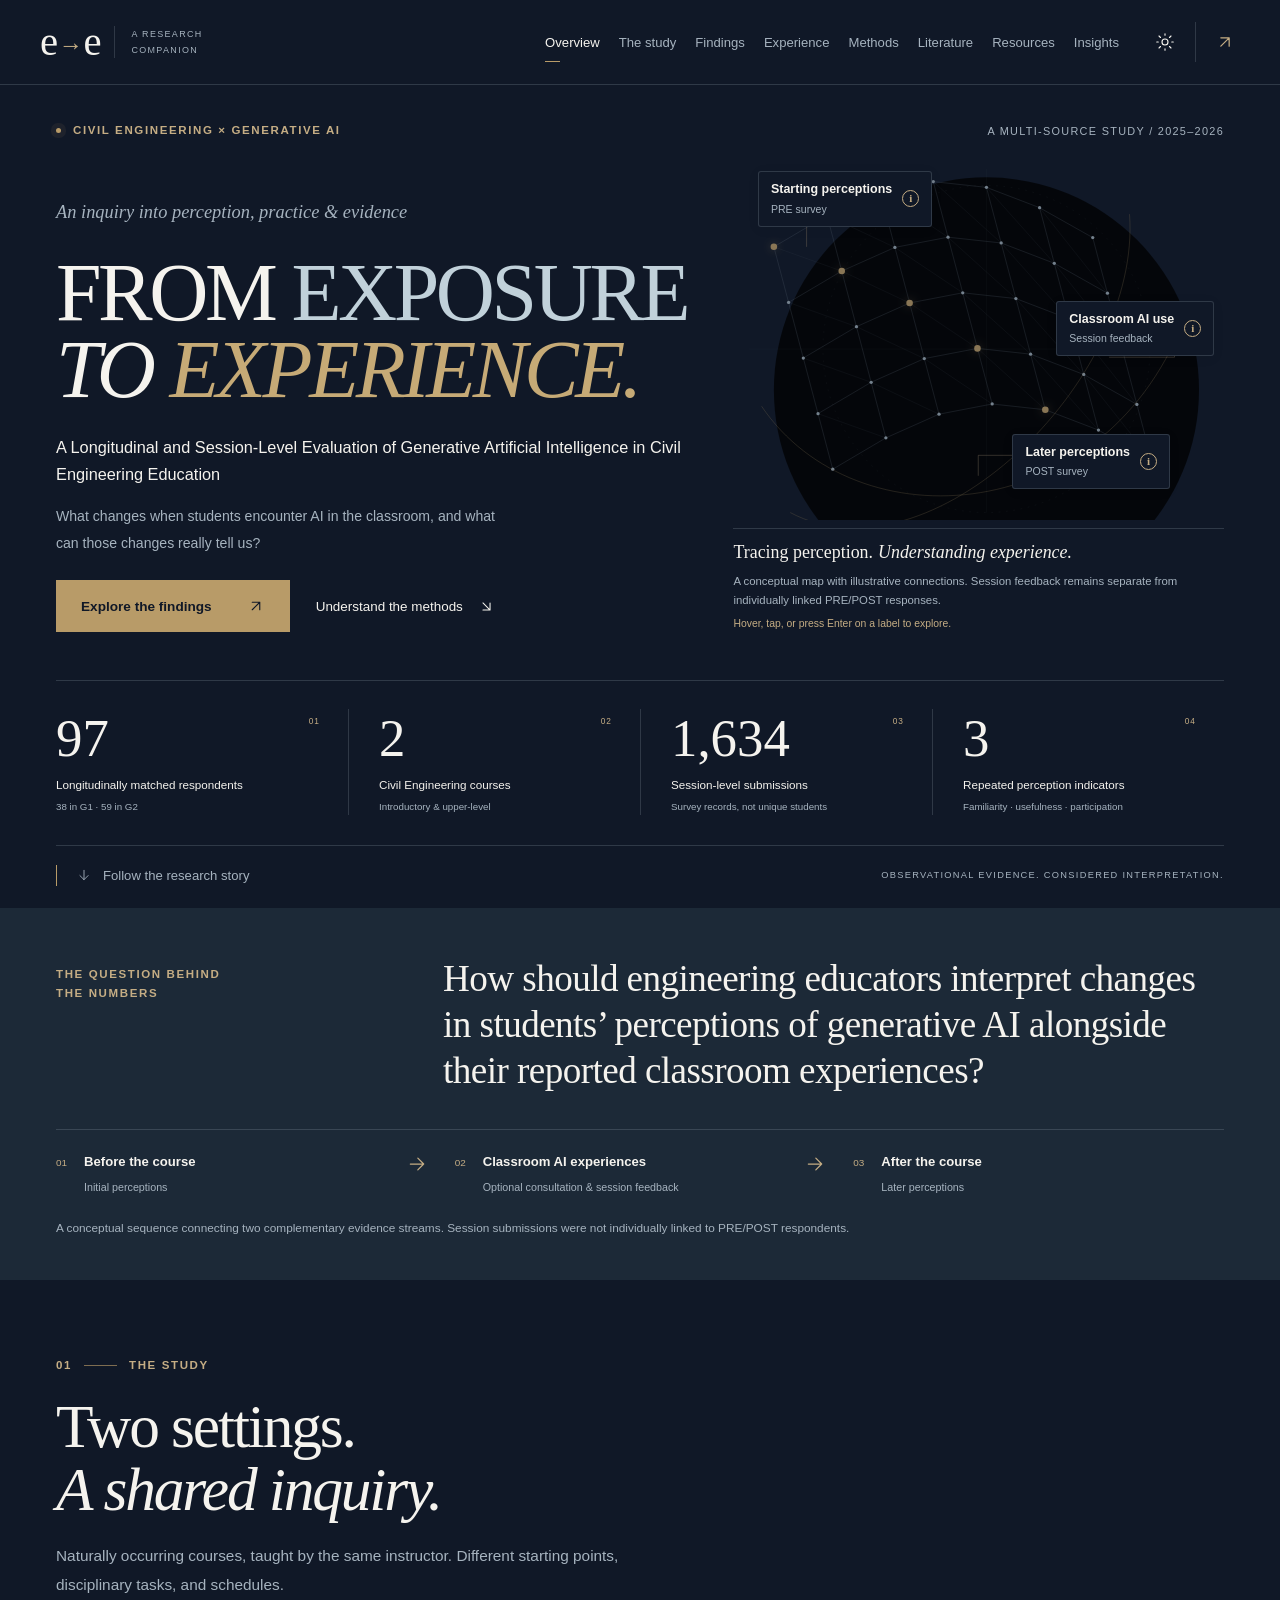
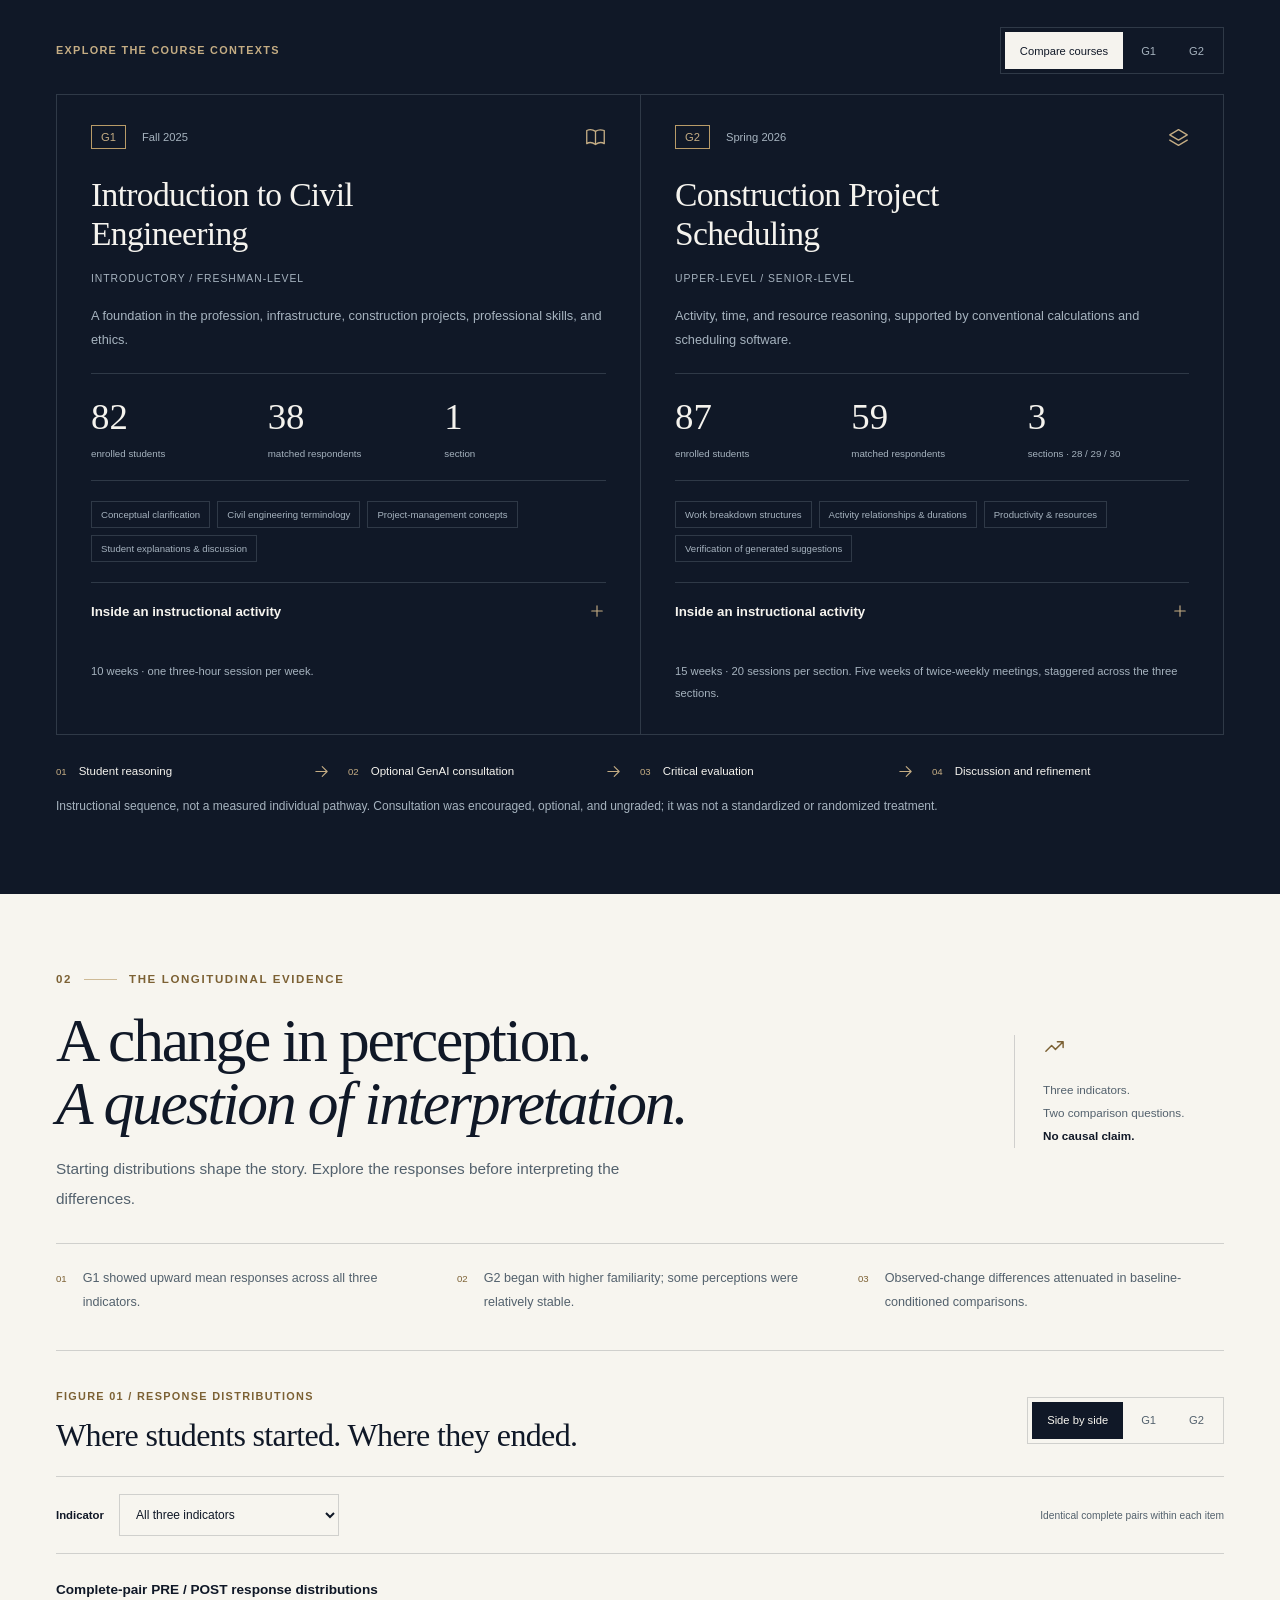
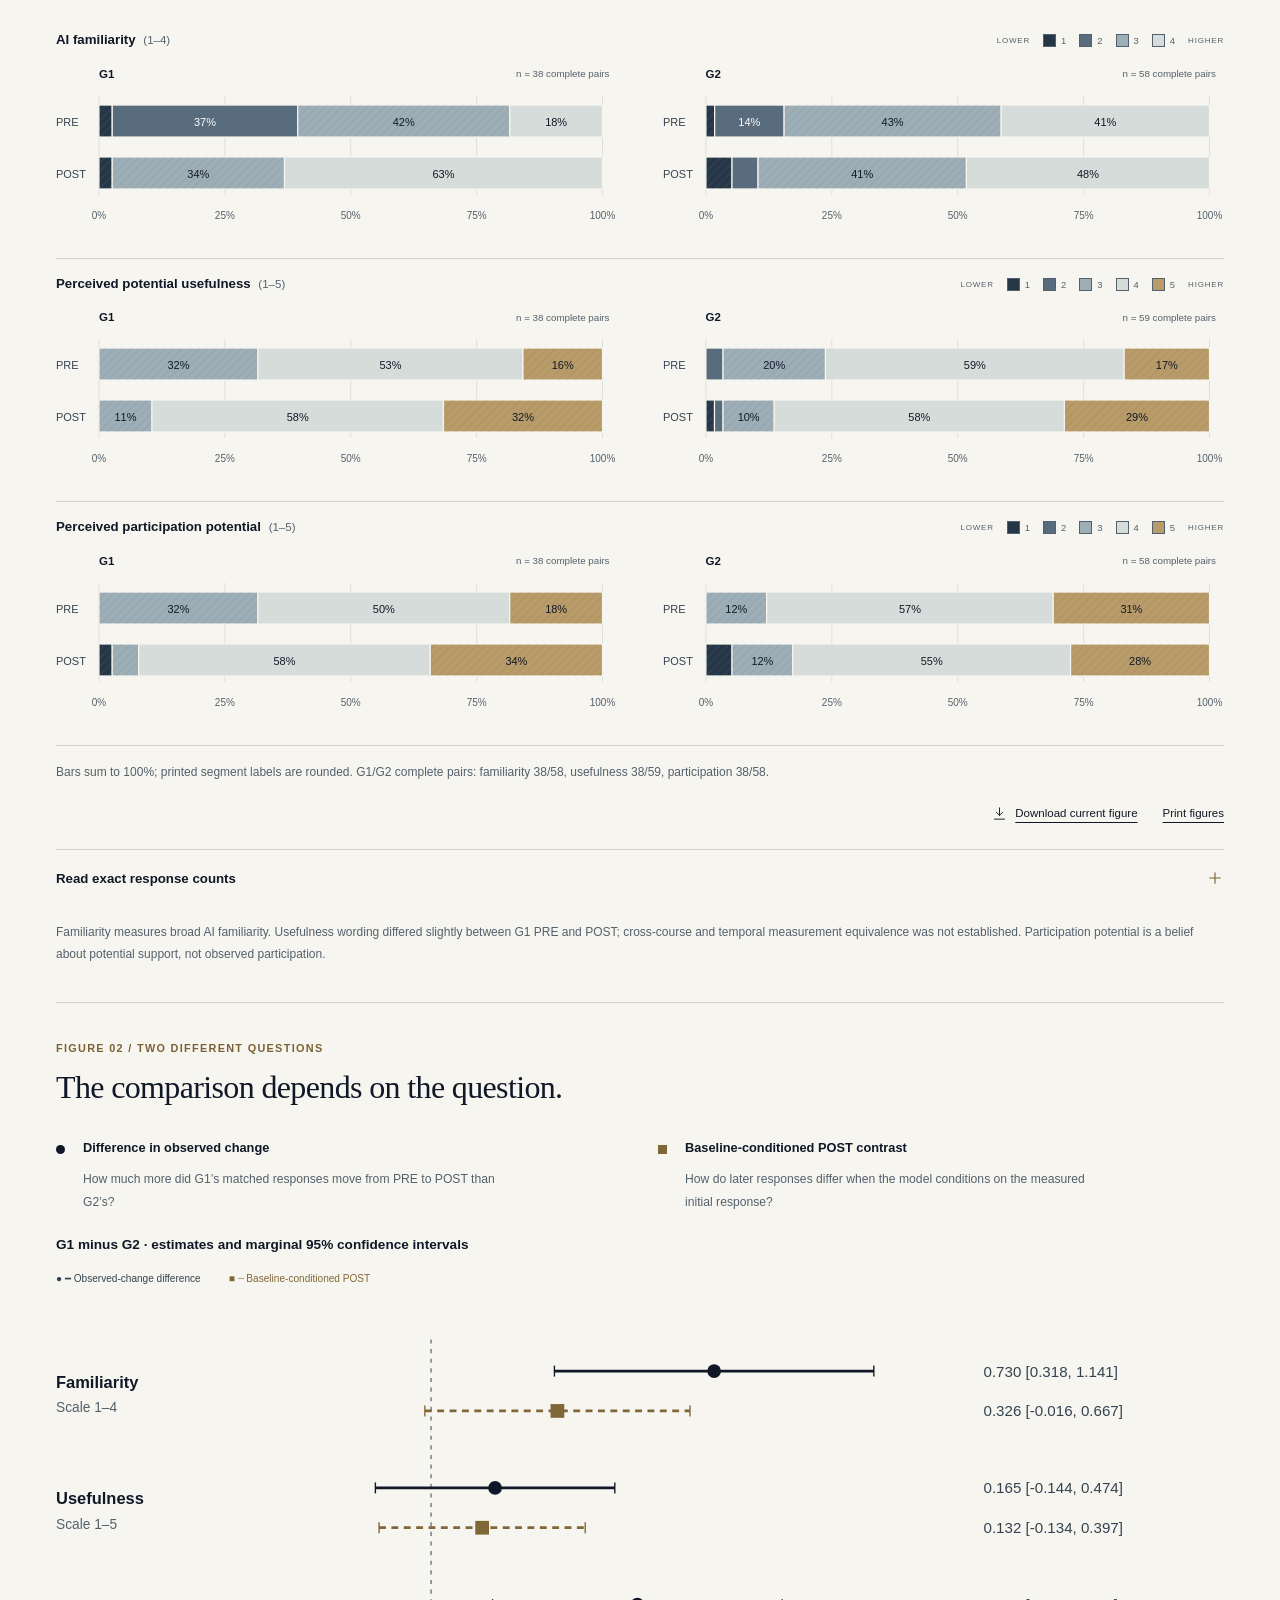
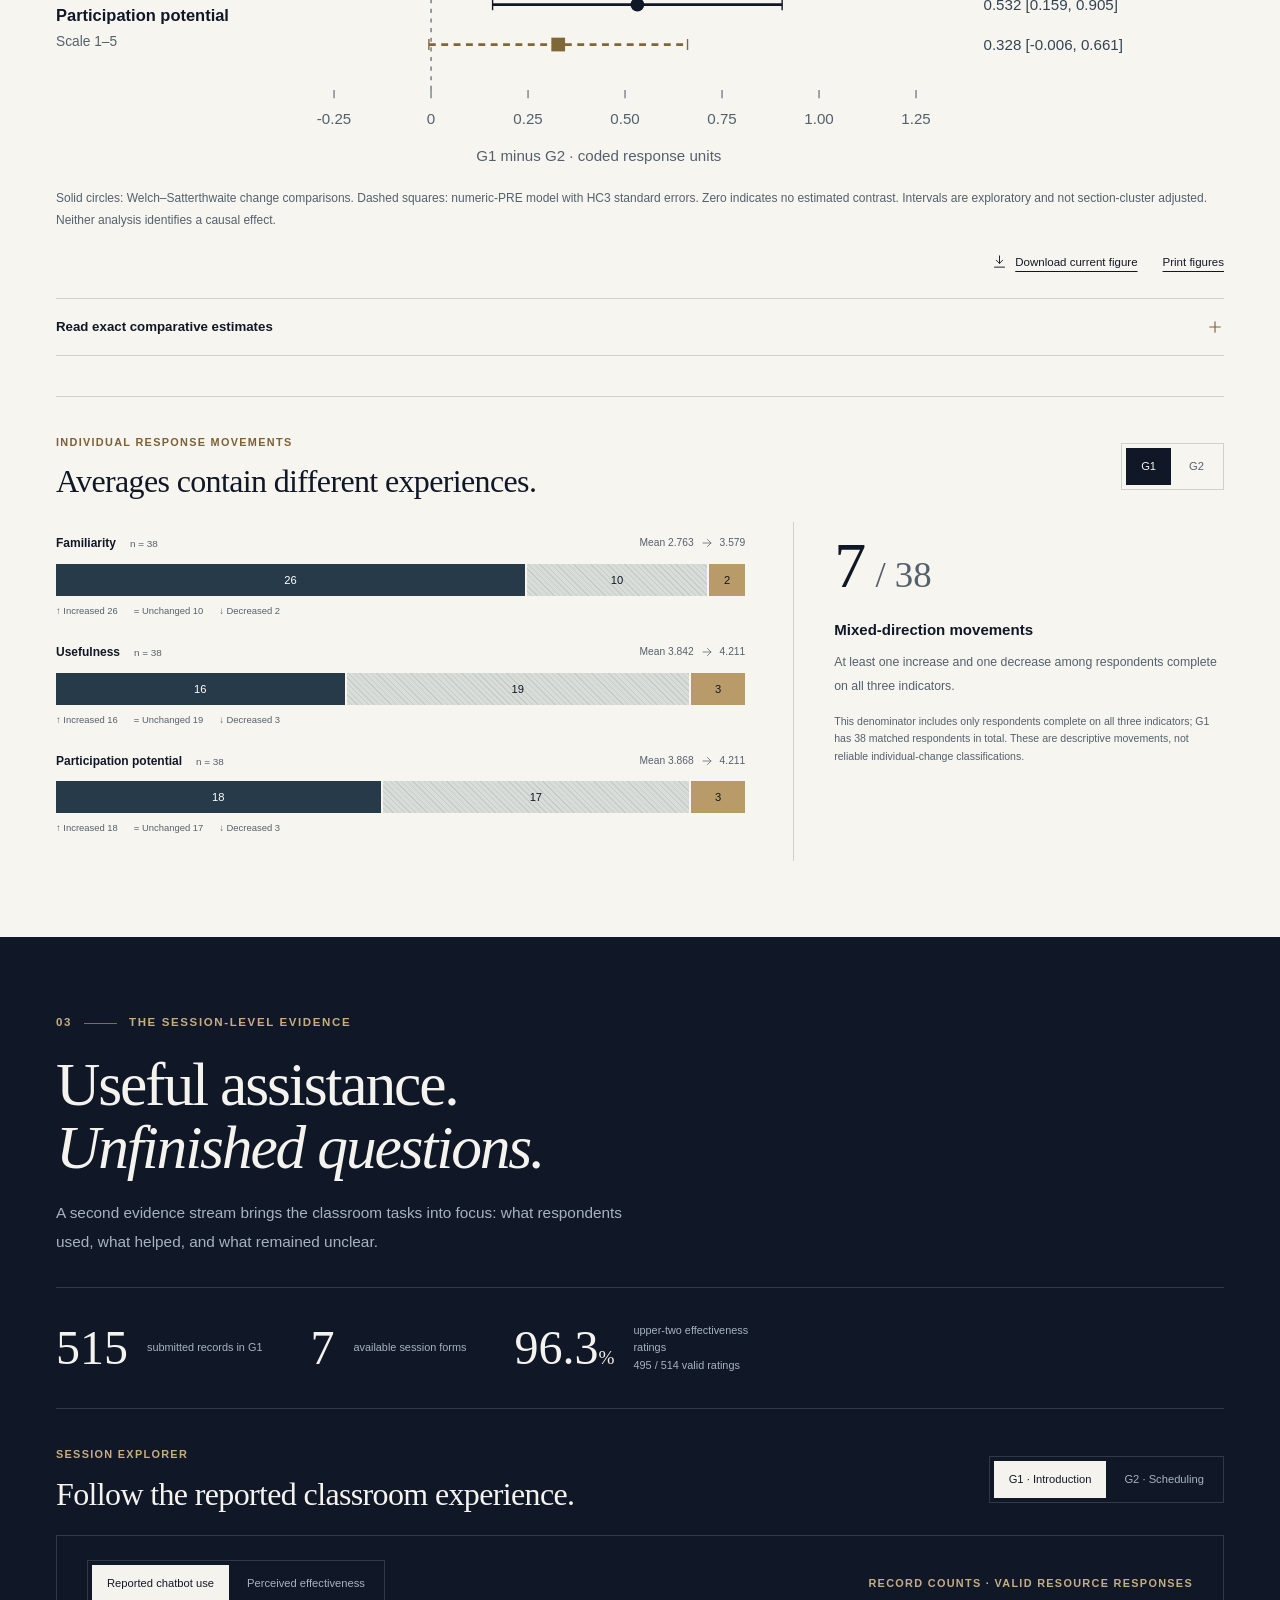
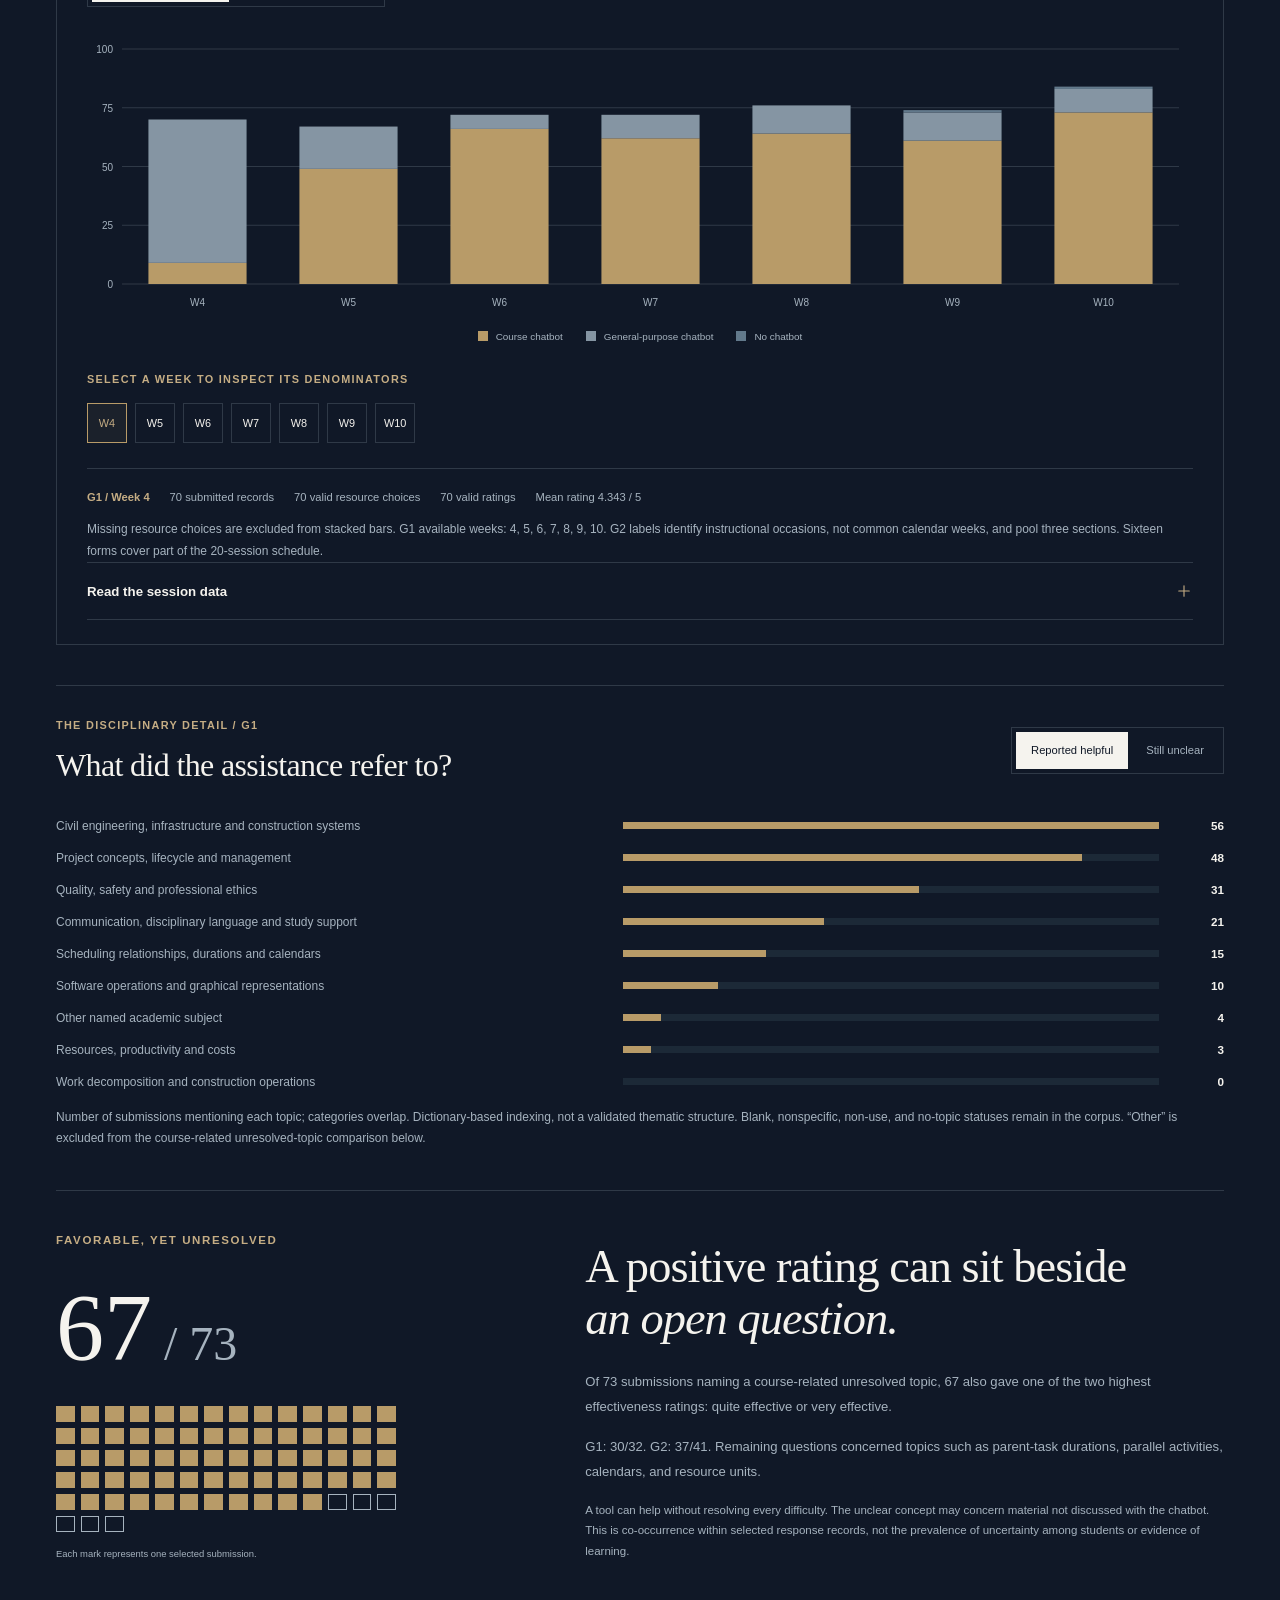
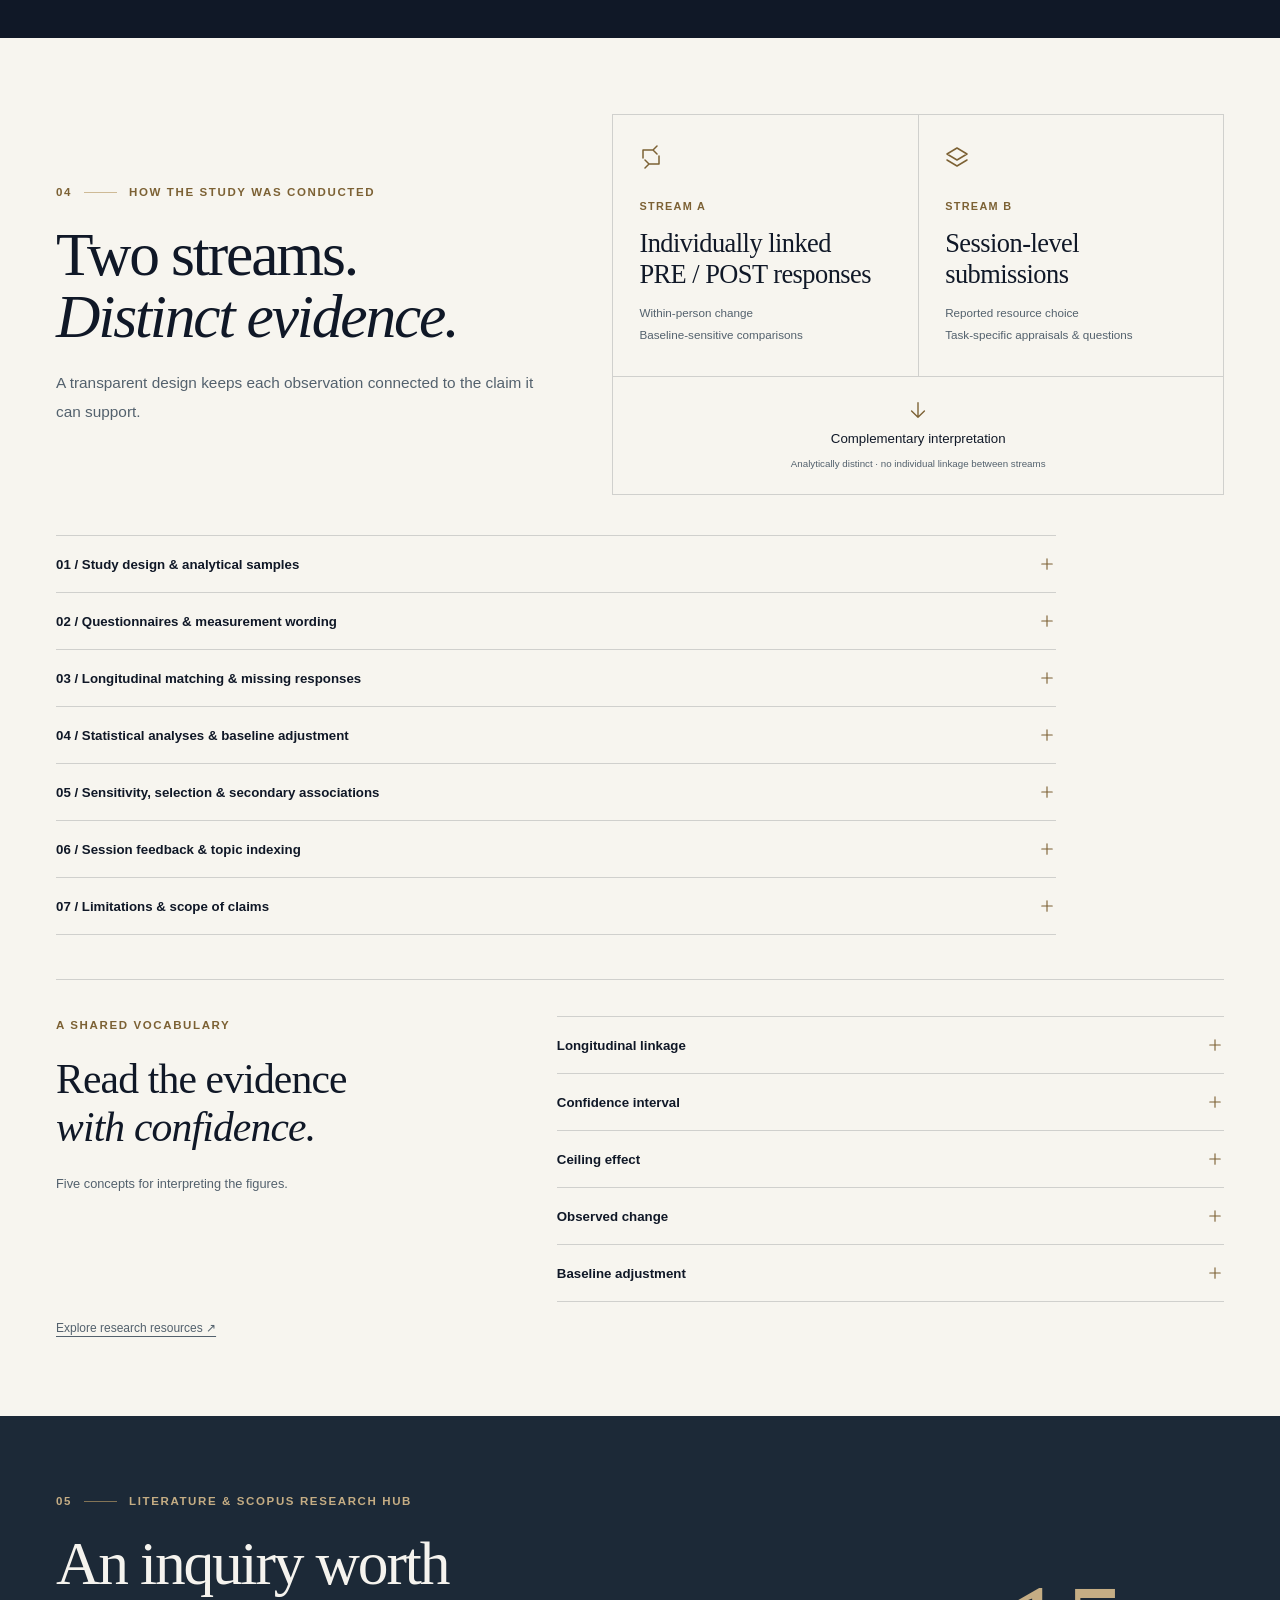
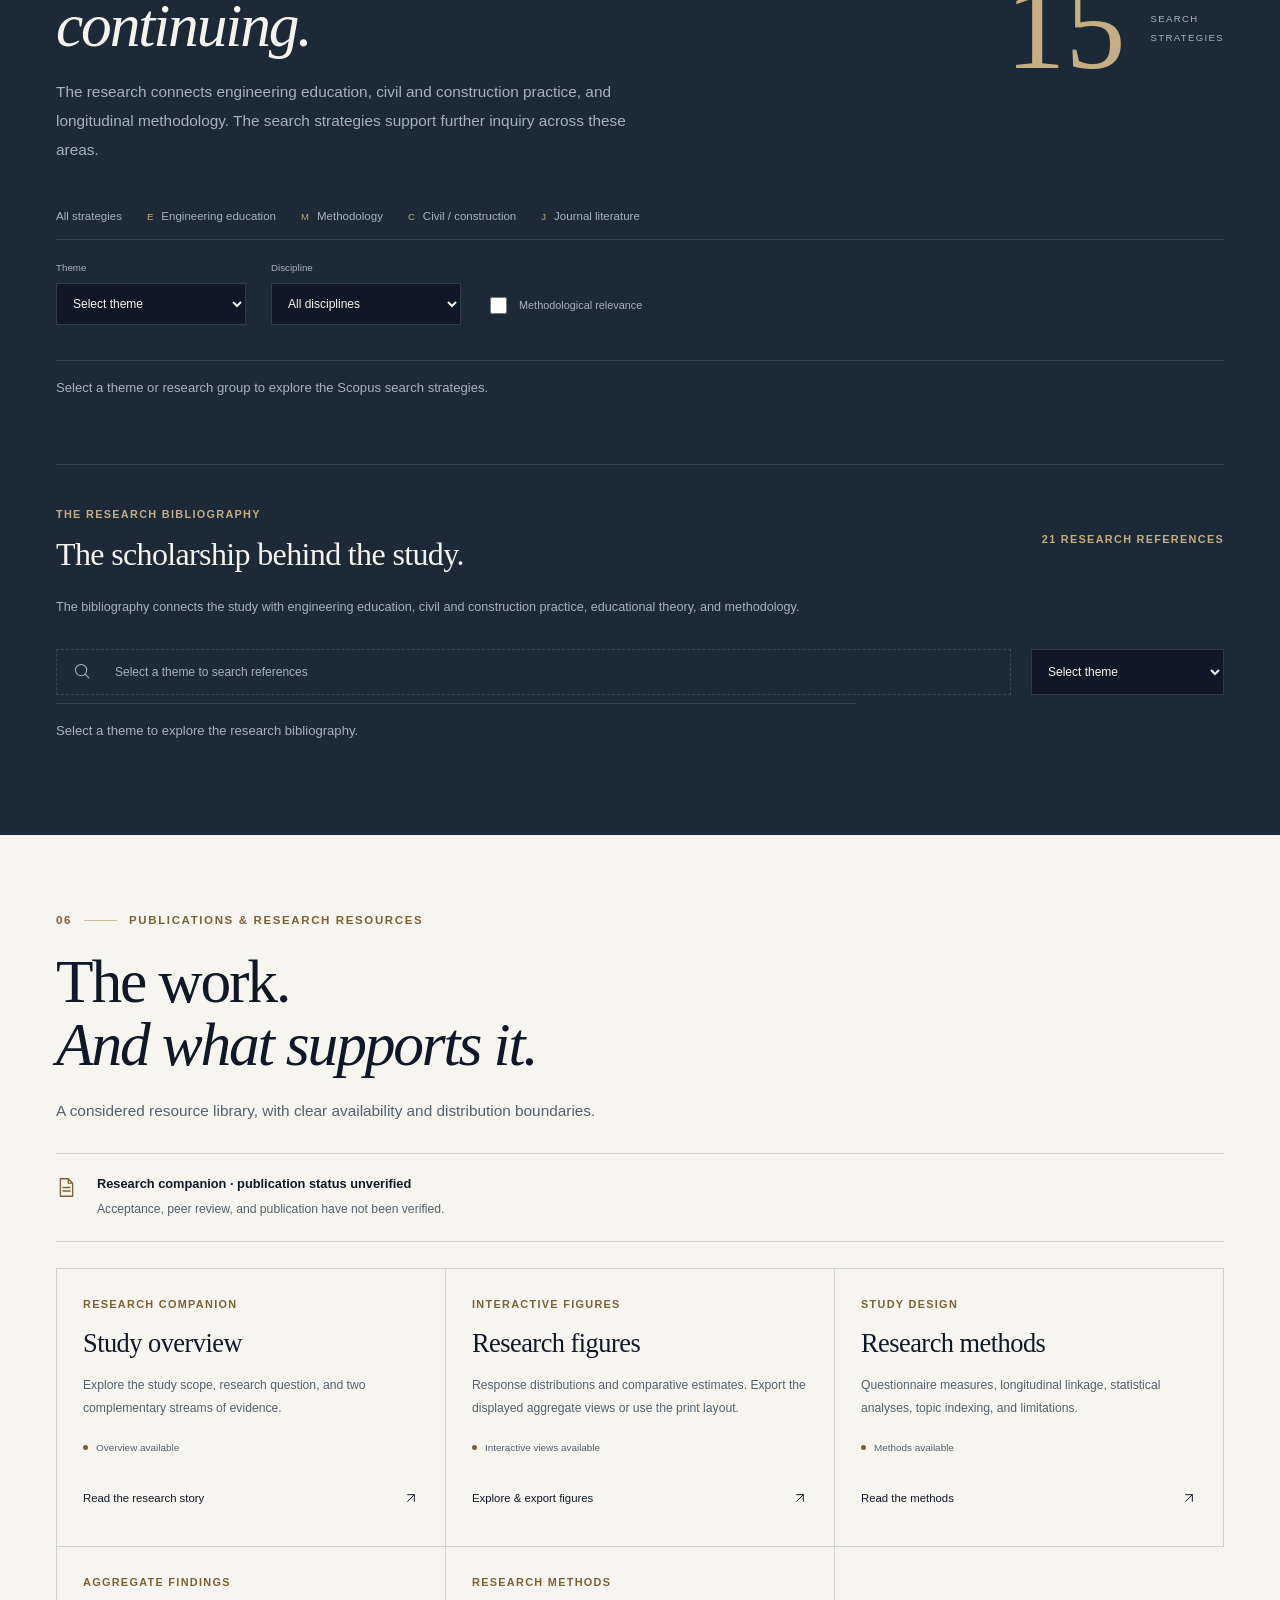
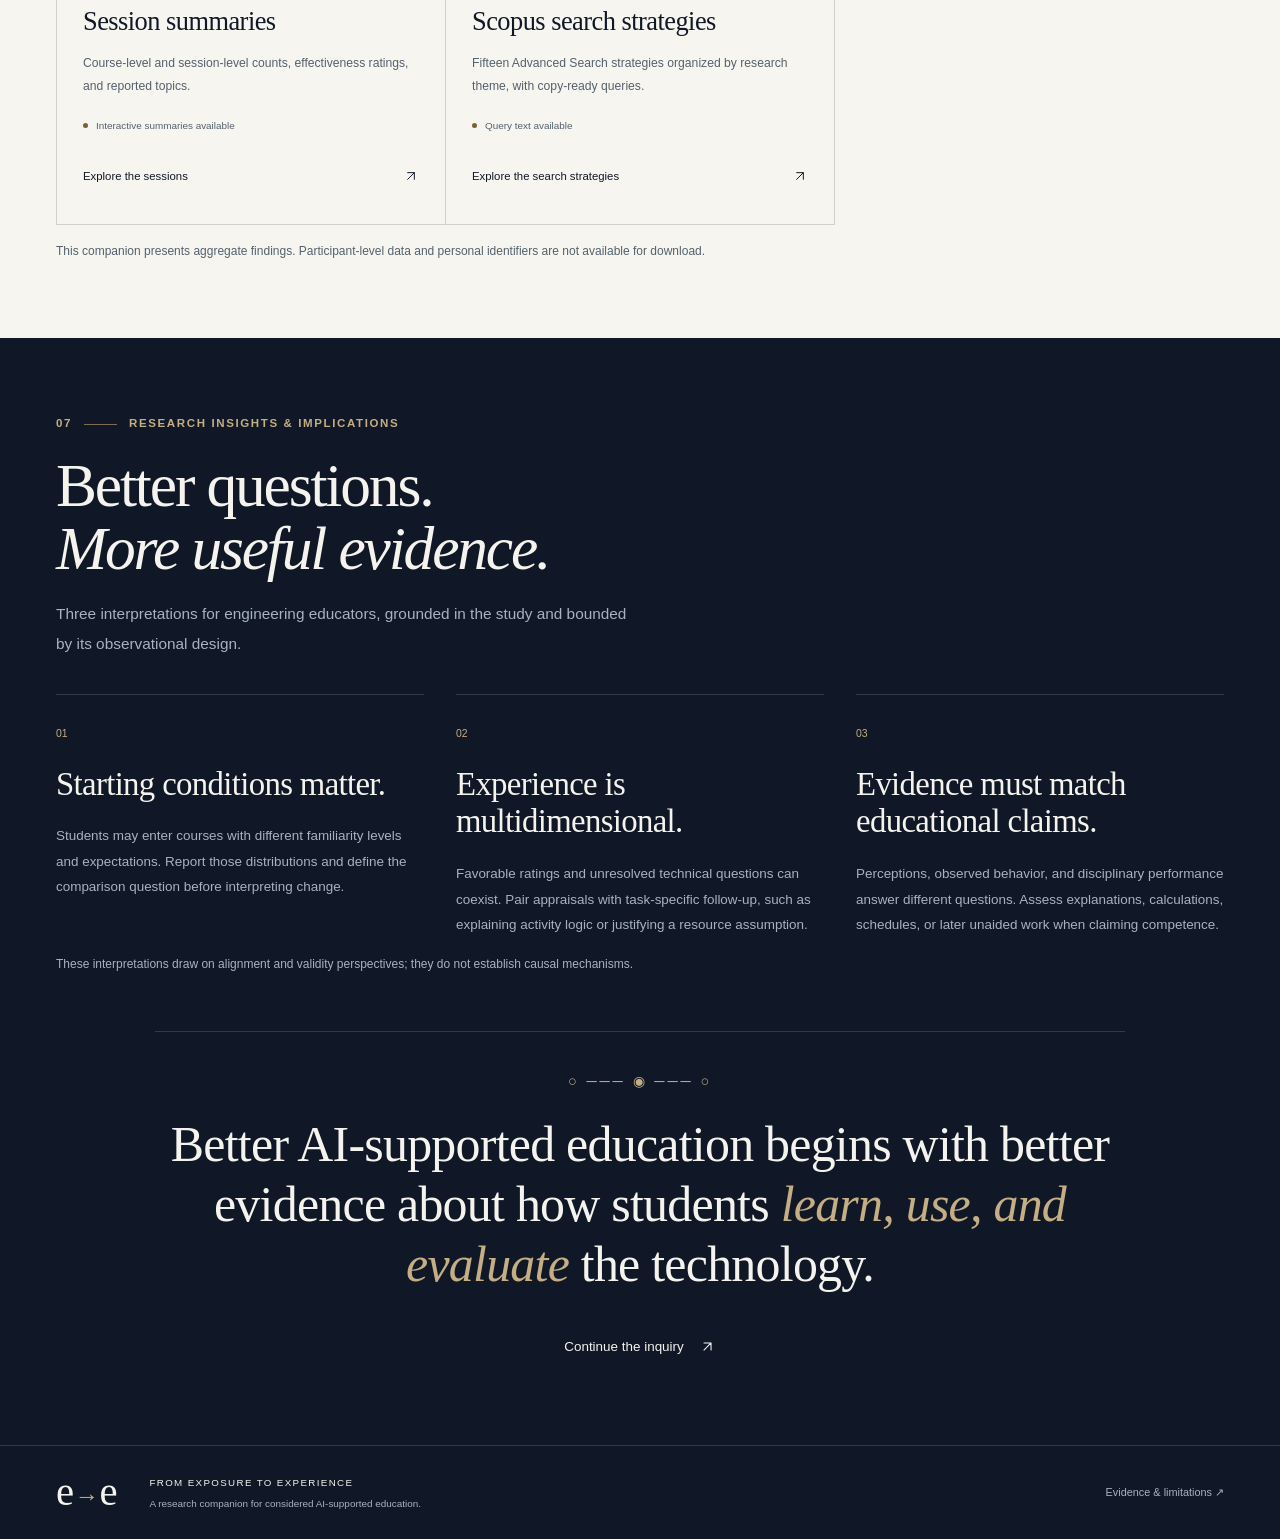
==== commit a96cbb80: "Update session survey aggregates and protect private source metadata" ====
--- a/e2e/index.html
+++ b/e2e/index.html
@@ -1,5 +1,5 @@
 <!doctype html>
-<html lang="en" data-theme="dark"><head><meta charset="utf-8"><meta name="viewport" content="width=device-width,initial-scale=1"><meta name="theme-color" content="#101827"><meta name="description" content="Explore verified longitudinal and session-level evidence about generative AI in civil engineering education."><meta property="og:title" content="From Exposure to Experience"><meta property="og:description" content="Two courses. Two distinct evidence streams. A considered evaluation of classroom GenAI."><meta property="og:type" content="website"><title>From Exposure to Experience · Civil Engineering &amp; GenAI</title><link rel="icon" href="./favicon.svg"><link rel="stylesheet" href="./css/site.css"><script>try{document.documentElement.dataset.theme=localStorage.getItem("e2e-theme")||"dark"}catch{}</script><meta name="robots" content="index,follow"><meta name="referrer" content="strict-origin-when-cross-origin"><link rel="canonical" href="https://e2e.praiser.us/"><meta property="og:url" content="https://e2e.praiser.us/"><meta property="og:site_name" content="From Exposure to Experience"><meta property="og:image" content="https://e2e.praiser.us/images/social-card.png"><meta name="twitter:card" content="summary_large_image"><meta name="twitter:title" content="From Exposure to Experience"><meta name="twitter:description" content="Longitudinal and session-level evidence about generative AI in civil engineering education."><meta name="twitter:image" content="https://e2e.praiser.us/images/social-card.png"><link rel="icon" href="./favicon.ico" sizes="32x32"><link rel="apple-touch-icon" href="./apple-touch-icon.png"><link rel="manifest" href="./site.webmanifest"></head><body><header class="site-header"><a href="#main" class="skip-link">Skip to content</a><div class="nav-wrap"><a href="#home" class="wordmark" aria-label="Exposure to Experience home"><span class="brand-symbol">e<span>→</span>e</span><span class="brand-caption">A RESEARCH<br>COMPANION</span></a><nav id="main-links" aria-label="Main navigation" class="nav-links"><a href="#home" aria-current="location">Overview</a><a href="#study">The study</a><a href="#findings">Findings</a><a href="#experience">Experience</a><a href="#methods">Methods</a><a href="#literature">Literature</a><a href="#resources">Resources</a><a href="#insights">Insights</a></nav><div class="nav-actions"><button class="icon-button" aria-label="Switch to light mode"><svg width="18" height="18" viewBox="0 0 24 24" fill="none" stroke="currentColor" stroke-width="1.5" stroke-linecap="round" stroke-linejoin="round" aria-hidden="true"><path d="M12 8a4 4 0 1 1 0 8 4 4 0 0 1 0-8M12 1v2M12 21v2M1 12h2M21 12h2M4 4l2 2m12 12 2 2M4 20l2-2M18 6l2-2"></path></svg></button><a class="nav-explore" href="#findings" aria-label="Explore the evidence"><svg width="20" height="20" viewBox="0 0 24 24" fill="none" stroke="currentColor" stroke-width="1.5" stroke-linecap="round" stroke-linejoin="round" aria-hidden="true"><path d="M7 17 17 7M7 7h10v10"></path></svg></a><button class="icon-button menu-toggle" aria-expanded="false" aria-controls="main-links" aria-label="Open navigation"><svg width="24" height="24" viewBox="0 0 24 24" fill="none" stroke="currentColor" stroke-width="1.5" stroke-linecap="round" stroke-linejoin="round" aria-hidden="true"><path d="M4 6h16M4 12h16M4 18h16"></path></svg></button></div></div></header><main id="main" class="min-h-screen"><section id="home" class="hero"><div class="container"><div class="hero-topline"><span class="eyebrow"><span class="status-dot"></span>CIVIL ENGINEERING × GENERATIVE AI</span><span class="edition">A MULTI-SOURCE STUDY / 2025–2026</span></div><div class="hero-composition"><figure class="network-art" aria-labelledby="network-figure-title" aria-describedby="network-figure-note"><div class="network-map"><svg class="network-drawing" viewBox="0 0 600 440" fill="none" aria-hidden="true" focusable="false"><defs><radialGradient id="networkGlow"><stop stopColor="#B89B68" stopOpacity=".12"></stop><stop offset="1" stopColor="#B89B68" stopOpacity="0"></stop></radialGradient></defs><circle cx="310" cy="280" r="260" fill="url(#networkGlow)"></circle><g class="network-grid"><g><path d="M50 105L115 66.64595691166376"></path> <path d="M50 105L68 173"></path> <path d="M50 105L133 134.64595691166375" class="diagonal"></path><circle cx="50" cy="105" r="4" class="gold-node"></circle></g><g><path d="M115 66.64595691166376L180 37.682321215368276"></path> <path d="M115 66.64595691166376L133 134.64595691166375"></path> <path d="M115 66.64595691166376L198 105.68232121536828" class="diagonal"></path><circle cx="115" cy="66.64595691166376" r="2" class=""></circle></g><g><path d="M180 37.682321215368276L245 25.200401071675643"></path> <path d="M180 37.682321215368276L198 105.68232121536828"></path> <path d="M180 37.682321215368276L263 93.20040107167564" class="diagonal"></path><circle cx="180" cy="37.682321215368276" r="2" class=""></circle></g><g><path d="M245 25.200401071675643L310 32.25620585394546"></path> <path d="M245 25.200401071675643L263 93.20040107167564"></path> <path d="M245 25.200401071675643L328 100.25620585394546" class="diagonal"></path><circle cx="245" cy="25.200401071675643" r="2" class=""></circle></g><g><path d="M310 32.25620585394546L375 57.122228471683485"></path> <path d="M310 32.25620585394546L328 100.25620585394546"></path> <path d="M310 32.25620585394546L393 125.12222847168348" class="diagonal"></path><circle cx="310" cy="32.25620585394546" r="2" class=""></circle></g><g><path d="M375 57.122228471683485L440 93.71039935521063"></path> <path d="M375 57.122228471683485L393 125.12222847168348"></path> <path d="M375 57.122228471683485L458 161.71039935521063" class="diagonal"></path><circle cx="375" cy="57.122228471683485" r="2" class=""></circle></g><g> <path d="M440 93.71039935521063L458 161.71039935521063"></path> <circle cx="440" cy="93.71039935521063" r="2" class=""></circle></g><g><path d="M68 173L133 134.64595691166375"></path> <path d="M68 173L86 241"></path> <path d="M68 173L151 202.64595691166375" class="diagonal"></path><circle cx="68" cy="173" r="2" class=""></circle></g><g><path d="M133 134.64595691166375L198 105.68232121536828"></path> <path d="M133 134.64595691166375L151 202.64595691166375"></path> <path d="M133 134.64595691166375L216 173.6823212153683" class="diagonal"></path><circle cx="133" cy="134.64595691166375" r="4" class="gold-node"></circle></g><g><path d="M198 105.68232121536828L263 93.20040107167564"></path> <path d="M198 105.68232121536828L216 173.6823212153683"></path> <path d="M198 105.68232121536828L281 161.20040107167563" class="diagonal"></path><circle cx="198" cy="105.68232121536828" r="2" class=""></circle></g><g><path d="M263 93.20040107167564L328 100.25620585394546"></path> <path d="M263 93.20040107167564L281 161.20040107167563"></path> <path d="M263 93.20040107167564L346 168.25620585394546" class="diagonal"></path><circle cx="263" cy="93.20040107167564" r="2" class=""></circle></g><g><path d="M328 100.25620585394546L393 125.12222847168348"></path> <path d="M328 100.25620585394546L346 168.25620585394546"></path> <path d="M328 100.25620585394546L411 193.12222847168348" class="diagonal"></path><circle cx="328" cy="100.25620585394546" r="2" class=""></circle></g><g><path d="M393 125.12222847168348L458 161.71039935521063"></path> <path d="M393 125.12222847168348L411 193.12222847168348"></path> <path d="M393 125.12222847168348L476 229.71039935521063" class="diagonal"></path><circle cx="393" cy="125.12222847168348" r="2" class=""></circle></g><g> <path d="M458 161.71039935521063L476 229.71039935521063"></path> <circle cx="458" cy="161.71039935521063" r="2" class=""></circle></g><g><path d="M86 241L151 202.64595691166375"></path> <path d="M86 241L104 309"></path> <path d="M86 241L169 270.64595691166375" class="diagonal"></path><circle cx="86" cy="241" r="2" class=""></circle></g><g><path d="M151 202.64595691166375L216 173.6823212153683"></path> <path d="M151 202.64595691166375L169 270.64595691166375"></path> <path d="M151 202.64595691166375L234 241.6823212153683" class="diagonal"></path><circle cx="151" cy="202.64595691166375" r="2" class=""></circle></g><g><path d="M216 173.6823212153683L281 161.20040107167563"></path> <path d="M216 173.6823212153683L234 241.6823212153683"></path> <path d="M216 173.6823212153683L299 229.20040107167563" class="diagonal"></path><circle cx="216" cy="173.6823212153683" r="4" class="gold-node"></circle></g><g><path d="M281 161.20040107167563L346 168.25620585394546"></path> <path d="M281 161.20040107167563L299 229.20040107167563"></path> <path d="M281 161.20040107167563L364 236.25620585394546" class="diagonal"></path><circle cx="281" cy="161.20040107167563" r="2" class=""></circle></g><g><path d="M346 168.25620585394546L411 193.12222847168348"></path> <path d="M346 168.25620585394546L364 236.25620585394546"></path> <path d="M346 168.25620585394546L429 261.12222847168346" class="diagonal"></path><circle cx="346" cy="168.25620585394546" r="2" class=""></circle></g><g><path d="M411 193.12222847168348L476 229.71039935521063"></path> <path d="M411 193.12222847168348L429 261.12222847168346"></path> <path d="M411 193.12222847168348L494 297.7103993552106" class="diagonal"></path><circle cx="411" cy="193.12222847168348" r="2" class=""></circle></g><g> <path d="M476 229.71039935521063L494 297.7103993552106"></path> <circle cx="476" cy="229.71039935521063" r="2" class=""></circle></g><g><path d="M104 309L169 270.64595691166375"></path> <path d="M104 309L122 377"></path> <path d="M104 309L187 338.64595691166375" class="diagonal"></path><circle cx="104" cy="309" r="2" class=""></circle></g><g><path d="M169 270.64595691166375L234 241.6823212153683"></path> <path d="M169 270.64595691166375L187 338.64595691166375"></path> <path d="M169 270.64595691166375L252 309.6823212153683" class="diagonal"></path><circle cx="169" cy="270.64595691166375" r="2" class=""></circle></g><g><path d="M234 241.6823212153683L299 229.20040107167563"></path> <path d="M234 241.6823212153683L252 309.6823212153683"></path> <path d="M234 241.6823212153683L317 297.2004010716756" class="diagonal"></path><circle cx="234" cy="241.6823212153683" r="2" class=""></circle></g><g><path d="M299 229.20040107167563L364 236.25620585394546"></path> <path d="M299 229.20040107167563L317 297.2004010716756"></path> <path d="M299 229.20040107167563L382 304.25620585394546" class="diagonal"></path><circle cx="299" cy="229.20040107167563" r="4" class="gold-node"></circle></g><g><path d="M364 236.25620585394546L429 261.12222847168346"></path> <path d="M364 236.25620585394546L382 304.25620585394546"></path> <path d="M364 236.25620585394546L447 329.12222847168346" class="diagonal"></path><circle cx="364" cy="236.25620585394546" r="2" class=""></circle></g><g><path d="M429 261.12222847168346L494 297.7103993552106"></path> <path d="M429 261.12222847168346L447 329.12222847168346"></path> <path d="M429 261.12222847168346L512 365.7103993552106" class="diagonal"></path><circle cx="429" cy="261.12222847168346" r="2" class=""></circle></g><g> <path d="M494 297.7103993552106L512 365.7103993552106"></path> <circle cx="494" cy="297.7103993552106" r="2" class=""></circle></g><g><path d="M122 377L187 338.64595691166375"></path>  <circle cx="122" cy="377" r="2" class=""></circle></g><g><path d="M187 338.64595691166375L252 309.6823212153683"></path>  <circle cx="187" cy="338.64595691166375" r="2" class=""></circle></g><g><path d="M252 309.6823212153683L317 297.2004010716756"></path>  <circle cx="252" cy="309.6823212153683" r="2" class=""></circle></g><g><path d="M317 297.2004010716756L382 304.25620585394546"></path>  <circle cx="317" cy="297.2004010716756" r="2" class=""></circle></g><g><path d="M382 304.25620585394546L447 329.12222847168346"></path>  <circle cx="382" cy="304.25620585394546" r="4" class="gold-node"></circle></g><g><path d="M447 329.12222847168346L512 365.7103993552106"></path>  <circle cx="447" cy="329.12222847168346" r="2" class=""></circle></g><g>  <circle cx="512" cy="365.7103993552106" r="2" class=""></circle></g></g><path class="network-orbit" d="M35 300 C150 470 460 450 555 185 M70 430 C240 520 500 270 485 65"></path><g class="network-guides"><path d="M90 105V70H155"></path><path d="M460 240H540V205"></path><path d="M300 385V360H440"></path></g><circle cx="310" cy="230" r="200" class="draft-circle"></circle><path d="M20 230H590M310 10V430" class="draft-cross"></path></svg><details class="network-hotspot network-hotspot--starting" data-network-context="true"><summary aria-controls="network-starting-context"><span>Starting perceptions</span><small>PRE survey</small><span class="network-info" aria-hidden="true">i</span></summary><div class="network-context" id="network-starting-context" role="note"><h3>Where students started</h3><p>Before the course, respondents rated AI familiarity, potential usefulness, and participation potential. These starting distributions put later changes in context.</p><a href="#findings">Explore PRE/POST distributions <span aria-hidden="true">↗</span></a></div></details><details class="network-hotspot network-hotspot--classroom" data-network-context="true"><summary aria-controls="network-classroom-context"><span>Classroom AI use</span><small>Session feedback</small><span class="network-info" aria-hidden="true">i</span></summary><div class="network-context" id="network-classroom-context" role="note"><h3>What happened during instruction</h3><p>Optional AI consultation accompanied students&#39; own reasoning, calculations, and discussion. The session explorer summarizes 1,562 feedback records about use, helpful tasks, and remaining questions.</p><p class="network-context-note">These submissions were not linked to individual PRE/POST respondents.</p><a href="#experience">Explore session experiences <span aria-hidden="true">↗</span></a></div></details><details class="network-hotspot network-hotspot--later" data-network-context="true"><summary aria-controls="network-later-context"><span>Later perceptions</span><small>POST survey</small><span class="network-info" aria-hidden="true">i</span></summary><div class="network-context" id="network-later-context" role="note"><h3>How reported perceptions moved</h3><p>Matched PRE/POST responses describe changes in the same respondents&#39; appraisals. The findings distinguish observed change from baseline-conditioned POST comparisons.</p><p class="network-context-note">Neither comparison establishes a causal effect of GenAI.</p><a href="#findings">Explore changes and comparisons <span aria-hidden="true">↗</span></a></div></details></div><figcaption class="network-caption"><span class="network-theme" id="network-figure-title">Tracing perception. <em>Understanding experience.</em></span><p id="network-figure-note">A conceptual map with illustrative connections. Session feedback remains separate from individually linked PRE/POST responses.</p><span class="network-interaction-hint">Hover, tap, or press Enter on a label to explore.</span></figcaption></figure><div class="hero-copy"><p class="hero-pretitle">An inquiry into perception, practice &amp; evidence</p><h1 aria-label="From Exposure to Experience"><span class="title-line">FROM <span class="title-exposure">EXPOSURE</span></span><br><span class="title-line title-second-line">TO <span class="title-experience">EXPERIENCE</span><span class="title-period">.</span></span></h1><p class="hero-subtitle">A Longitudinal and Session-Level Evaluation of Generative Artificial Intelligence in Civil Engineering Education</p><p class="hero-description">What changes when students encounter AI in the classroom, and what can those changes really tell us?</p><div class="hero-ctas"><a href="#findings" class="button primary">Explore the findings<svg width="18" height="18" viewBox="0 0 24 24" fill="none" stroke="currentColor" stroke-width="1.5" stroke-linecap="round" stroke-linejoin="round" aria-hidden="true"><path d="M7 17 17 7M7 7h10v10"></path></svg></a><a href="#methods" class="inline-link">Understand the methods<svg width="17" height="17" viewBox="0 0 24 24" fill="none" stroke="currentColor" stroke-width="1.5" stroke-linecap="round" stroke-linejoin="round" aria-hidden="true"><path d="M7 7 17 17M7 17h10V7"></path></svg></a></div></div></div><div class="study-stats"><div class="stat"><span class="stat-index">01</span><strong>97</strong><span>Longitudinally matched respondents</span><small>38 in G1 · 59 in G2</small></div><div class="stat"><span class="stat-index">02</span><strong>2</strong><span>Civil Engineering courses</span><small>Introductory &amp; upper-level</small></div><div class="stat"><span class="stat-index">03</span><strong>1,562</strong><span>Session-level submissions</span><small>Survey records, not unique students</small></div><div class="stat"><span class="stat-index">04</span><strong>3</strong><span>Repeated perception indicators</span><small>Familiarity · usefulness · participation</small></div></div><div class="hero-bottom"><a href="#research-question"><span class="scroll-line"></span><svg width="14" height="14" viewBox="0 0 24 24" fill="none" stroke="currentColor" stroke-width="1.5" stroke-linecap="round" stroke-linejoin="round" aria-hidden="true"><path d="M12 4v16m-7-7 7 7 7-7"></path></svg>Follow the research story</a><span>OBSERVATIONAL EVIDENCE. CONSIDERED INTERPRETATION.</span></div></div></section><section class="story-section" id="research-question"><div class="container"><div class=""><div class="story-layout"><span class="eyebrow">THE QUESTION BEHIND THE NUMBERS</span><blockquote>How should engineering educators interpret changes in students’ perceptions of generative AI alongside their reported classroom experiences?</blockquote></div><div class="story-sequence"><div class="sequence-step"><span>01</span><div><h3>Before the course</h3><p>Initial perceptions</p></div><svg width="20" height="20" viewBox="0 0 24 24" fill="none" stroke="currentColor" stroke-width="1.5" stroke-linecap="round" stroke-linejoin="round" aria-hidden="true"><path d="M4 12h16m-7-7 7 7-7 7"></path></svg></div><div class="sequence-step"><span>02</span><div><h3>Classroom AI experiences</h3><p>Optional consultation &amp; session feedback</p></div><svg width="20" height="20" viewBox="0 0 24 24" fill="none" stroke="currentColor" stroke-width="1.5" stroke-linecap="round" stroke-linejoin="round" aria-hidden="true"><path d="M4 12h16m-7-7 7 7-7 7"></path></svg></div><div class="sequence-step"><span>03</span><div><h3>After the course</h3><p>Later perceptions</p></div></div></div><p class="story-note">A conceptual sequence connecting two complementary evidence streams. Session submissions were not individually linked to PRE/POST respondents.</p></div></div></section><section id="study" class="section study-section"><div class="container"><div class=""><div class="section-heading"><div class="eyebrow"><span>01</span><span class="fine-line"></span>THE STUDY</div><h2>Two settings.<br><em>A shared inquiry.</em></h2><p class="section-intro">Naturally occurring courses, taught by the same instructor. Different starting points, disciplinary tasks, and schedules.</p></div><div class="section-toolbar"><span class="micro-label">EXPLORE THE COURSE CONTEXTS</span><div class="segmented" role="group" aria-label="Course comparison"><button type="button" aria-pressed="true">Compare courses</button><button type="button" aria-pressed="false">G1</button><button type="button" aria-pressed="false">G2</button></div></div><div class="course-grid "><article class="course-panel"><div class="course-meta"><span class="course-badge">G1</span><span>Fall 2025</span><svg width="21" height="21" viewBox="0 0 24 24" fill="none" stroke="currentColor" stroke-width="1.5" stroke-linecap="round" stroke-linejoin="round" aria-hidden="true"><path d="M12 5v15M12 5C8 2 4 3 2 4v15c3-2 6-2 10 1 4-3 7-3 10-1V4c-3-1-6-2-10 1"></path></svg></div><h3>Introduction to Civil Engineering</h3><p class="course-level">Introductory / freshman-level</p><p>A foundation in the profession, infrastructure, construction projects, professional skills, and ethics.</p><div class="course-numbers"><div><strong>82</strong><span>enrolled students</span></div><div><strong>38</strong><span>matched respondents</span></div><div><strong>1</strong><span>section</span></div></div><div class="topic-tags"><span>Conceptual clarification</span><span>Civil engineering terminology</span><span>Project-management concepts</span><span>Student explanations &amp; discussion</span></div><details class="disclosure"><summary>Inside an instructional activity<svg width="18" height="18" viewBox="0 0 24 24" fill="none" stroke="currentColor" stroke-width="1.5" stroke-linecap="round" stroke-linejoin="round" aria-hidden="true"><path d="M12 5v14M5 12h14"></path></svg></summary><div class="disclosure-body">Students first explained what civil engineering entails, then compared their explanation with additional explanations from course materials or optional AI consultation. Peer and class discussion supported refinement.</div></details><p class="course-schedule">10 weeks · one three-hour session per week.</p></article><article class="course-panel"><div class="course-meta"><span class="course-badge">G2</span><span>Spring 2026</span><svg width="21" height="21" viewBox="0 0 24 24" fill="none" stroke="currentColor" stroke-width="1.5" stroke-linecap="round" stroke-linejoin="round" aria-hidden="true"><path d="m12 3 10 6-10 6L2 9Zm-10 12 10 6 10-6M2 15l10 6 10-6"></path></svg></div><h3>Construction Project Scheduling</h3><p class="course-level">Upper-level / senior-level</p><p>Activity, time, and resource reasoning, supported by conventional calculations and scheduling software.</p><div class="course-numbers"><div><strong>87</strong><span>enrolled students</span></div><div><strong>59</strong><span>matched respondents</span></div><div><strong>3</strong><span>sections · 28 / 29 / 30</span></div></div><div class="topic-tags"><span>Work breakdown structures</span><span>Activity relationships &amp; durations</span><span>Productivity &amp; resources</span><span>Verification of generated suggestions</span></div><details class="disclosure"><summary>Inside an instructional activity<svg width="18" height="18" viewBox="0 0 24 24" fill="none" stroke="currentColor" stroke-width="1.5" stroke-linecap="round" stroke-linejoin="round" aria-hidden="true"><path d="M12 5v14M5 12h14"></path></svg></summary><div class="disclosure-body">Students developed a residential-townhouse activity list or WBS and examined formwork, reinforcing steel, and concrete work. They compared optional AI suggestions with durations, productivity information, crew assumptions, and their own calculations.</div></details><p class="course-schedule">15 weeks · 20 sessions per section. Five weeks of twice-weekly meetings, staggered across the three sections.</p></article></div><div class="process-strip"><div><span class="process-number">01</span><span>Student reasoning</span><svg width="17" height="17" viewBox="0 0 24 24" fill="none" stroke="currentColor" stroke-width="1.5" stroke-linecap="round" stroke-linejoin="round" aria-hidden="true"><path d="M4 12h16m-7-7 7 7-7 7"></path></svg></div><div><span class="process-number">02</span><span>Optional GenAI consultation</span><svg width="17" height="17" viewBox="0 0 24 24" fill="none" stroke="currentColor" stroke-width="1.5" stroke-linecap="round" stroke-linejoin="round" aria-hidden="true"><path d="M4 12h16m-7-7 7 7-7 7"></path></svg></div><div><span class="process-number">03</span><span>Critical evaluation</span><svg width="17" height="17" viewBox="0 0 24 24" fill="none" stroke="currentColor" stroke-width="1.5" stroke-linecap="round" stroke-linejoin="round" aria-hidden="true"><path d="M4 12h16m-7-7 7 7-7 7"></path></svg></div><div><span class="process-number">04</span><span>Discussion and refinement</span></div></div><p class="source-note">Instructional sequence, not a measured individual pathway. Consultation was encouraged, optional, and ungraded; it was not a standardized or randomized treatment.</p></div></div></section><section id="findings" class="section findings-section light-section"><div class="container"><div class=""><div class="findings-heading"><div class="section-heading"><div class="eyebrow"><span>02</span><span class="fine-line"></span>THE LONGITUDINAL EVIDENCE</div><h2>A change in perception.<br><em>A question of interpretation.</em></h2><p class="section-intro">Starting distributions shape the story. Explore the responses before interpreting the differences.</p></div><div class="margin-note"><svg width="23" height="23" viewBox="0 0 24 24" fill="none" stroke="currentColor" stroke-width="1.5" stroke-linecap="round" stroke-linejoin="round" aria-hidden="true"><path d="m3 17 6-6 4 4L21 7M15 7h6v6"></path></svg><p>Three indicators.<br>Two comparison questions.<br><strong>No causal claim.</strong></p></div></div><div class="editorial-findings"><p><span>01</span>G1 showed upward mean responses across all three indicators.</p><p><span>02</span>G2 began with higher familiarity; some perceptions were relatively stable.</p><p><span>03</span>Observed-change differences attenuated in baseline-conditioned comparisons.</p></div></div><div class="figure-block"><div class="figure-header"><div><span class="micro-label">FIGURE 01 / RESPONSE DISTRIBUTIONS</span><h3>Where students started. Where they ended.</h3></div><div class="segmented" role="group" aria-label="Distribution course filter"><button type="button" aria-pressed="true">Side by side</button><button type="button" aria-pressed="false">G1</button><button type="button" aria-pressed="false">G2</button></div></div><div class="outcome-filter"><label for="outcome-select">Indicator</label><select id="outcome-select" data-action="outcome" value="all"><option value="all">All three indicators</option><option value="familiarity">AI familiarity</option><option value="usefulness">Perceived potential usefulness</option><option value="participation">Perceived participation potential</option></select><span>Identical complete pairs within each item</span></div><div id="figure-distributions" data-course="both" data-indicator="all" class="export-figure"><h4 class="export-title">Complete-pair PRE / POST response distributions</h4><div class="distribution-row"><div class="distribution-title"><h4>AI familiarity <small>(1–4)</small></h4><div class="chart-legend" aria-label="Response category legend"><span>LOWER</span><span class="legend-item"><i style="background:#253747"></i>1</span><span class="legend-item"><i style="background:#596c7d"></i>2</span><span class="legend-item"><i style="background:#9eaeb7"></i>3</span><span class="legend-item"><i style="background:#d5dcd9"></i>4</span><span>HIGHER</span></div></div><div class="distribution-grid "><div class="distribution-small"><div class="chart-course-label"><strong>G1</strong><span>n = 38 complete pairs</span></div><div class="distribution-canvas" data-native-distribution data-course="G1" data-item="familiarity"><svg xmlns="http://www.w3.org/2000/svg" viewBox="0 0 500 145" width="100%" height="145" role="img" aria-label="G1 AI familiarity PRE and POST distributions. Exact counts follow in the data table."><g font-family="Arial,sans-serif" font-size="10"><line x1="43" y1="9" x2="43" y2="108" stroke="#101827" stroke-opacity=".10"/><text x="43" y="132" fill="#53616d" text-anchor="middle">0%</text><line x1="153.5" y1="9" x2="153.5" y2="108" stroke="#101827" stroke-opacity=".10"/><text x="153.5" y="132" fill="#53616d" text-anchor="middle">25%</text><line x1="264" y1="9" x2="264" y2="108" stroke="#101827" stroke-opacity=".10"/><text x="264" y="132" fill="#53616d" text-anchor="middle">50%</text><line x1="374.5" y1="9" x2="374.5" y2="108" stroke="#101827" stroke-opacity=".10"/><text x="374.5" y="132" fill="#53616d" text-anchor="middle">75%</text><line x1="485" y1="9" x2="485" y2="108" stroke="#101827" stroke-opacity=".10"/><text x="485" y="132" fill="#53616d" text-anchor="middle">100%</text><text x="0" y="39" fill="#344352" font-size="11">PRE</text><g tabindex="0" data-tooltip="G1 PRE · Familiarity
+<html lang="en" data-theme="dark"><head><meta charset="utf-8"><meta name="viewport" content="width=device-width,initial-scale=1"><meta name="theme-color" content="#101827"><meta name="description" content="Explore verified longitudinal and session-level evidence about generative AI in civil engineering education."><meta property="og:title" content="From Exposure to Experience"><meta property="og:description" content="Two courses. Two distinct evidence streams. A considered evaluation of classroom GenAI."><meta property="og:type" content="website"><title>From Exposure to Experience · Civil Engineering &amp; GenAI</title><link rel="icon" href="./favicon.svg"><link rel="stylesheet" href="./css/site.css"><script>try{document.documentElement.dataset.theme=localStorage.getItem("e2e-theme")||"dark"}catch{}</script><meta name="robots" content="index,follow"><meta name="referrer" content="strict-origin-when-cross-origin"><link rel="canonical" href="https://e2e.praiser.us/"><meta property="og:url" content="https://e2e.praiser.us/"><meta property="og:site_name" content="From Exposure to Experience"><meta property="og:image" content="https://e2e.praiser.us/images/social-card.png"><meta name="twitter:card" content="summary_large_image"><meta name="twitter:title" content="From Exposure to Experience"><meta name="twitter:description" content="Longitudinal and session-level evidence about generative AI in civil engineering education."><meta name="twitter:image" content="https://e2e.praiser.us/images/social-card.png"><link rel="icon" href="./favicon.ico" sizes="32x32"><link rel="apple-touch-icon" href="./apple-touch-icon.png"><link rel="manifest" href="./site.webmanifest"></head><body><header class="site-header"><a href="#main" class="skip-link">Skip to content</a><div class="nav-wrap"><a href="#home" class="wordmark" aria-label="Exposure to Experience home"><span class="brand-symbol">e<span>→</span>e</span><span class="brand-caption">A RESEARCH<br>COMPANION</span></a><nav id="main-links" aria-label="Main navigation" class="nav-links"><a href="#home" aria-current="location">Overview</a><a href="#study">The study</a><a href="#findings">Findings</a><a href="#experience">Experience</a><a href="#methods">Methods</a><a href="#literature">Literature</a><a href="#resources">Resources</a><a href="#insights">Insights</a></nav><div class="nav-actions"><button class="icon-button" aria-label="Switch to light mode"><svg width="18" height="18" viewBox="0 0 24 24" fill="none" stroke="currentColor" stroke-width="1.5" stroke-linecap="round" stroke-linejoin="round" aria-hidden="true"><path d="M12 8a4 4 0 1 1 0 8 4 4 0 0 1 0-8M12 1v2M12 21v2M1 12h2M21 12h2M4 4l2 2m12 12 2 2M4 20l2-2M18 6l2-2"></path></svg></button><a class="nav-explore" href="#findings" aria-label="Explore the evidence"><svg width="20" height="20" viewBox="0 0 24 24" fill="none" stroke="currentColor" stroke-width="1.5" stroke-linecap="round" stroke-linejoin="round" aria-hidden="true"><path d="M7 17 17 7M7 7h10v10"></path></svg></a><button class="icon-button menu-toggle" aria-expanded="false" aria-controls="main-links" aria-label="Open navigation"><svg width="24" height="24" viewBox="0 0 24 24" fill="none" stroke="currentColor" stroke-width="1.5" stroke-linecap="round" stroke-linejoin="round" aria-hidden="true"><path d="M4 6h16M4 12h16M4 18h16"></path></svg></button></div></div></header><main id="main" class="min-h-screen"><section id="home" class="hero"><div class="container"><div class="hero-topline"><span class="eyebrow"><span class="status-dot"></span>CIVIL ENGINEERING × GENERATIVE AI</span><span class="edition">A MULTI-SOURCE STUDY / 2025–2026</span></div><div class="hero-composition"><figure class="network-art" aria-labelledby="network-figure-title" aria-describedby="network-figure-note"><div class="network-map"><svg class="network-drawing" viewBox="0 0 600 440" fill="none" aria-hidden="true" focusable="false"><defs><radialGradient id="networkGlow"><stop stopColor="#B89B68" stopOpacity=".12"></stop><stop offset="1" stopColor="#B89B68" stopOpacity="0"></stop></radialGradient></defs><circle cx="310" cy="280" r="260" fill="url(#networkGlow)"></circle><g class="network-grid"><g><path d="M50 105L115 66.64595691166376"></path> <path d="M50 105L68 173"></path> <path d="M50 105L133 134.64595691166375" class="diagonal"></path><circle cx="50" cy="105" r="4" class="gold-node"></circle></g><g><path d="M115 66.64595691166376L180 37.682321215368276"></path> <path d="M115 66.64595691166376L133 134.64595691166375"></path> <path d="M115 66.64595691166376L198 105.68232121536828" class="diagonal"></path><circle cx="115" cy="66.64595691166376" r="2" class=""></circle></g><g><path d="M180 37.682321215368276L245 25.200401071675643"></path> <path d="M180 37.682321215368276L198 105.68232121536828"></path> <path d="M180 37.682321215368276L263 93.20040107167564" class="diagonal"></path><circle cx="180" cy="37.682321215368276" r="2" class=""></circle></g><g><path d="M245 25.200401071675643L310 32.25620585394546"></path> <path d="M245 25.200401071675643L263 93.20040107167564"></path> <path d="M245 25.200401071675643L328 100.25620585394546" class="diagonal"></path><circle cx="245" cy="25.200401071675643" r="2" class=""></circle></g><g><path d="M310 32.25620585394546L375 57.122228471683485"></path> <path d="M310 32.25620585394546L328 100.25620585394546"></path> <path d="M310 32.25620585394546L393 125.12222847168348" class="diagonal"></path><circle cx="310" cy="32.25620585394546" r="2" class=""></circle></g><g><path d="M375 57.122228471683485L440 93.71039935521063"></path> <path d="M375 57.122228471683485L393 125.12222847168348"></path> <path d="M375 57.122228471683485L458 161.71039935521063" class="diagonal"></path><circle cx="375" cy="57.122228471683485" r="2" class=""></circle></g><g> <path d="M440 93.71039935521063L458 161.71039935521063"></path> <circle cx="440" cy="93.71039935521063" r="2" class=""></circle></g><g><path d="M68 173L133 134.64595691166375"></path> <path d="M68 173L86 241"></path> <path d="M68 173L151 202.64595691166375" class="diagonal"></path><circle cx="68" cy="173" r="2" class=""></circle></g><g><path d="M133 134.64595691166375L198 105.68232121536828"></path> <path d="M133 134.64595691166375L151 202.64595691166375"></path> <path d="M133 134.64595691166375L216 173.6823212153683" class="diagonal"></path><circle cx="133" cy="134.64595691166375" r="4" class="gold-node"></circle></g><g><path d="M198 105.68232121536828L263 93.20040107167564"></path> <path d="M198 105.68232121536828L216 173.6823212153683"></path> <path d="M198 105.68232121536828L281 161.20040107167563" class="diagonal"></path><circle cx="198" cy="105.68232121536828" r="2" class=""></circle></g><g><path d="M263 93.20040107167564L328 100.25620585394546"></path> <path d="M263 93.20040107167564L281 161.20040107167563"></path> <path d="M263 93.20040107167564L346 168.25620585394546" class="diagonal"></path><circle cx="263" cy="93.20040107167564" r="2" class=""></circle></g><g><path d="M328 100.25620585394546L393 125.12222847168348"></path> <path d="M328 100.25620585394546L346 168.25620585394546"></path> <path d="M328 100.25620585394546L411 193.12222847168348" class="diagonal"></path><circle cx="328" cy="100.25620585394546" r="2" class=""></circle></g><g><path d="M393 125.12222847168348L458 161.71039935521063"></path> <path d="M393 125.12222847168348L411 193.12222847168348"></path> <path d="M393 125.12222847168348L476 229.71039935521063" class="diagonal"></path><circle cx="393" cy="125.12222847168348" r="2" class=""></circle></g><g> <path d="M458 161.71039935521063L476 229.71039935521063"></path> <circle cx="458" cy="161.71039935521063" r="2" class=""></circle></g><g><path d="M86 241L151 202.64595691166375"></path> <path d="M86 241L104 309"></path> <path d="M86 241L169 270.64595691166375" class="diagonal"></path><circle cx="86" cy="241" r="2" class=""></circle></g><g><path d="M151 202.64595691166375L216 173.6823212153683"></path> <path d="M151 202.64595691166375L169 270.64595691166375"></path> <path d="M151 202.64595691166375L234 241.6823212153683" class="diagonal"></path><circle cx="151" cy="202.64595691166375" r="2" class=""></circle></g><g><path d="M216 173.6823212153683L281 161.20040107167563"></path> <path d="M216 173.6823212153683L234 241.6823212153683"></path> <path d="M216 173.6823212153683L299 229.20040107167563" class="diagonal"></path><circle cx="216" cy="173.6823212153683" r="4" class="gold-node"></circle></g><g><path d="M281 161.20040107167563L346 168.25620585394546"></path> <path d="M281 161.20040107167563L299 229.20040107167563"></path> <path d="M281 161.20040107167563L364 236.25620585394546" class="diagonal"></path><circle cx="281" cy="161.20040107167563" r="2" class=""></circle></g><g><path d="M346 168.25620585394546L411 193.12222847168348"></path> <path d="M346 168.25620585394546L364 236.25620585394546"></path> <path d="M346 168.25620585394546L429 261.12222847168346" class="diagonal"></path><circle cx="346" cy="168.25620585394546" r="2" class=""></circle></g><g><path d="M411 193.12222847168348L476 229.71039935521063"></path> <path d="M411 193.12222847168348L429 261.12222847168346"></path> <path d="M411 193.12222847168348L494 297.7103993552106" class="diagonal"></path><circle cx="411" cy="193.12222847168348" r="2" class=""></circle></g><g> <path d="M476 229.71039935521063L494 297.7103993552106"></path> <circle cx="476" cy="229.71039935521063" r="2" class=""></circle></g><g><path d="M104 309L169 270.64595691166375"></path> <path d="M104 309L122 377"></path> <path d="M104 309L187 338.64595691166375" class="diagonal"></path><circle cx="104" cy="309" r="2" class=""></circle></g><g><path d="M169 270.64595691166375L234 241.6823212153683"></path> <path d="M169 270.64595691166375L187 338.64595691166375"></path> <path d="M169 270.64595691166375L252 309.6823212153683" class="diagonal"></path><circle cx="169" cy="270.64595691166375" r="2" class=""></circle></g><g><path d="M234 241.6823212153683L299 229.20040107167563"></path> <path d="M234 241.6823212153683L252 309.6823212153683"></path> <path d="M234 241.6823212153683L317 297.2004010716756" class="diagonal"></path><circle cx="234" cy="241.6823212153683" r="2" class=""></circle></g><g><path d="M299 229.20040107167563L364 236.25620585394546"></path> <path d="M299 229.20040107167563L317 297.2004010716756"></path> <path d="M299 229.20040107167563L382 304.25620585394546" class="diagonal"></path><circle cx="299" cy="229.20040107167563" r="4" class="gold-node"></circle></g><g><path d="M364 236.25620585394546L429 261.12222847168346"></path> <path d="M364 236.25620585394546L382 304.25620585394546"></path> <path d="M364 236.25620585394546L447 329.12222847168346" class="diagonal"></path><circle cx="364" cy="236.25620585394546" r="2" class=""></circle></g><g><path d="M429 261.12222847168346L494 297.7103993552106"></path> <path d="M429 261.12222847168346L447 329.12222847168346"></path> <path d="M429 261.12222847168346L512 365.7103993552106" class="diagonal"></path><circle cx="429" cy="261.12222847168346" r="2" class=""></circle></g><g> <path d="M494 297.7103993552106L512 365.7103993552106"></path> <circle cx="494" cy="297.7103993552106" r="2" class=""></circle></g><g><path d="M122 377L187 338.64595691166375"></path>  <circle cx="122" cy="377" r="2" class=""></circle></g><g><path d="M187 338.64595691166375L252 309.6823212153683"></path>  <circle cx="187" cy="338.64595691166375" r="2" class=""></circle></g><g><path d="M252 309.6823212153683L317 297.2004010716756"></path>  <circle cx="252" cy="309.6823212153683" r="2" class=""></circle></g><g><path d="M317 297.2004010716756L382 304.25620585394546"></path>  <circle cx="317" cy="297.2004010716756" r="2" class=""></circle></g><g><path d="M382 304.25620585394546L447 329.12222847168346"></path>  <circle cx="382" cy="304.25620585394546" r="4" class="gold-node"></circle></g><g><path d="M447 329.12222847168346L512 365.7103993552106"></path>  <circle cx="447" cy="329.12222847168346" r="2" class=""></circle></g><g>  <circle cx="512" cy="365.7103993552106" r="2" class=""></circle></g></g><path class="network-orbit" d="M35 300 C150 470 460 450 555 185 M70 430 C240 520 500 270 485 65"></path><g class="network-guides"><path d="M90 105V70H155"></path><path d="M460 240H540V205"></path><path d="M300 385V360H440"></path></g><circle cx="310" cy="230" r="200" class="draft-circle"></circle><path d="M20 230H590M310 10V430" class="draft-cross"></path></svg><details class="network-hotspot network-hotspot--starting" data-network-context="true"><summary aria-controls="network-starting-context"><span>Starting perceptions</span><small>PRE survey</small><span class="network-info" aria-hidden="true">i</span></summary><div class="network-context" id="network-starting-context" role="note"><h3>Where students started</h3><p>Before the course, respondents rated AI familiarity, potential usefulness, and participation potential. These starting distributions put later changes in context.</p><a href="#findings">Explore PRE/POST distributions <span aria-hidden="true">↗</span></a></div></details><details class="network-hotspot network-hotspot--classroom" data-network-context="true"><summary aria-controls="network-classroom-context"><span>Classroom AI use</span><small>Session feedback</small><span class="network-info" aria-hidden="true">i</span></summary><div class="network-context" id="network-classroom-context" role="note"><h3>What happened during instruction</h3><p>Optional AI consultation accompanied students&#39; own reasoning, calculations, and discussion. The session explorer summarizes 1,634 feedback records about use, helpful tasks, and remaining questions.</p><p class="network-context-note">These submissions were not linked to individual PRE/POST respondents.</p><a href="#experience">Explore session experiences <span aria-hidden="true">↗</span></a></div></details><details class="network-hotspot network-hotspot--later" data-network-context="true"><summary aria-controls="network-later-context"><span>Later perceptions</span><small>POST survey</small><span class="network-info" aria-hidden="true">i</span></summary><div class="network-context" id="network-later-context" role="note"><h3>How reported perceptions moved</h3><p>Matched PRE/POST responses describe changes in the same respondents&#39; appraisals. The findings distinguish observed change from baseline-conditioned POST comparisons.</p><p class="network-context-note">Neither comparison establishes a causal effect of GenAI.</p><a href="#findings">Explore changes and comparisons <span aria-hidden="true">↗</span></a></div></details></div><figcaption class="network-caption"><span class="network-theme" id="network-figure-title">Tracing perception. <em>Understanding experience.</em></span><p id="network-figure-note">A conceptual map with illustrative connections. Session feedback remains separate from individually linked PRE/POST responses.</p><span class="network-interaction-hint">Hover, tap, or press Enter on a label to explore.</span></figcaption></figure><div class="hero-copy"><p class="hero-pretitle">An inquiry into perception, practice &amp; evidence</p><h1 aria-label="From Exposure to Experience"><span class="title-line">FROM <span class="title-exposure">EXPOSURE</span></span><br><span class="title-line title-second-line">TO <span class="title-experience">EXPERIENCE</span><span class="title-period">.</span></span></h1><p class="hero-subtitle">A Longitudinal and Session-Level Evaluation of Generative Artificial Intelligence in Civil Engineering Education</p><p class="hero-description">What changes when students encounter AI in the classroom, and what can those changes really tell us?</p><div class="hero-ctas"><a href="#findings" class="button primary">Explore the findings<svg width="18" height="18" viewBox="0 0 24 24" fill="none" stroke="currentColor" stroke-width="1.5" stroke-linecap="round" stroke-linejoin="round" aria-hidden="true"><path d="M7 17 17 7M7 7h10v10"></path></svg></a><a href="#methods" class="inline-link">Understand the methods<svg width="17" height="17" viewBox="0 0 24 24" fill="none" stroke="currentColor" stroke-width="1.5" stroke-linecap="round" stroke-linejoin="round" aria-hidden="true"><path d="M7 7 17 17M7 17h10V7"></path></svg></a></div></div></div><div class="study-stats"><div class="stat"><span class="stat-index">01</span><strong>97</strong><span>Longitudinally matched respondents</span><small>38 in G1 · 59 in G2</small></div><div class="stat"><span class="stat-index">02</span><strong>2</strong><span>Civil Engineering courses</span><small>Introductory &amp; upper-level</small></div><div class="stat"><span class="stat-index">03</span><strong>1,634</strong><span>Session-level submissions</span><small>Survey records, not unique students</small></div><div class="stat"><span class="stat-index">04</span><strong>3</strong><span>Repeated perception indicators</span><small>Familiarity · usefulness · participation</small></div></div><div class="hero-bottom"><a href="#research-question"><span class="scroll-line"></span><svg width="14" height="14" viewBox="0 0 24 24" fill="none" stroke="currentColor" stroke-width="1.5" stroke-linecap="round" stroke-linejoin="round" aria-hidden="true"><path d="M12 4v16m-7-7 7 7 7-7"></path></svg>Follow the research story</a><span>OBSERVATIONAL EVIDENCE. CONSIDERED INTERPRETATION.</span></div></div></section><section class="story-section" id="research-question"><div class="container"><div class=""><div class="story-layout"><span class="eyebrow">THE QUESTION BEHIND THE NUMBERS</span><blockquote>How should engineering educators interpret changes in students’ perceptions of generative AI alongside their reported classroom experiences?</blockquote></div><div class="story-sequence"><div class="sequence-step"><span>01</span><div><h3>Before the course</h3><p>Initial perceptions</p></div><svg width="20" height="20" viewBox="0 0 24 24" fill="none" stroke="currentColor" stroke-width="1.5" stroke-linecap="round" stroke-linejoin="round" aria-hidden="true"><path d="M4 12h16m-7-7 7 7-7 7"></path></svg></div><div class="sequence-step"><span>02</span><div><h3>Classroom AI experiences</h3><p>Optional consultation &amp; session feedback</p></div><svg width="20" height="20" viewBox="0 0 24 24" fill="none" stroke="currentColor" stroke-width="1.5" stroke-linecap="round" stroke-linejoin="round" aria-hidden="true"><path d="M4 12h16m-7-7 7 7-7 7"></path></svg></div><div class="sequence-step"><span>03</span><div><h3>After the course</h3><p>Later perceptions</p></div></div></div><p class="story-note">A conceptual sequence connecting two complementary evidence streams. Session submissions were not individually linked to PRE/POST respondents.</p></div></div></section><section id="study" class="section study-section"><div class="container"><div class=""><div class="section-heading"><div class="eyebrow"><span>01</span><span class="fine-line"></span>THE STUDY</div><h2>Two settings.<br><em>A shared inquiry.</em></h2><p class="section-intro">Naturally occurring courses, taught by the same instructor. Different starting points, disciplinary tasks, and schedules.</p></div><div class="section-toolbar"><span class="micro-label">EXPLORE THE COURSE CONTEXTS</span><div class="segmented" role="group" aria-label="Course comparison"><button type="button" aria-pressed="true">Compare courses</button><button type="button" aria-pressed="false">G1</button><button type="button" aria-pressed="false">G2</button></div></div><div class="course-grid "><article class="course-panel"><div class="course-meta"><span class="course-badge">G1</span><span>Fall 2025</span><svg width="21" height="21" viewBox="0 0 24 24" fill="none" stroke="currentColor" stroke-width="1.5" stroke-linecap="round" stroke-linejoin="round" aria-hidden="true"><path d="M12 5v15M12 5C8 2 4 3 2 4v15c3-2 6-2 10 1 4-3 7-3 10-1V4c-3-1-6-2-10 1"></path></svg></div><h3>Introduction to Civil Engineering</h3><p class="course-level">Introductory / freshman-level</p><p>A foundation in the profession, infrastructure, construction projects, professional skills, and ethics.</p><div class="course-numbers"><div><strong>82</strong><span>enrolled students</span></div><div><strong>38</strong><span>matched respondents</span></div><div><strong>1</strong><span>section</span></div></div><div class="topic-tags"><span>Conceptual clarification</span><span>Civil engineering terminology</span><span>Project-management concepts</span><span>Student explanations &amp; discussion</span></div><details class="disclosure"><summary>Inside an instructional activity<svg width="18" height="18" viewBox="0 0 24 24" fill="none" stroke="currentColor" stroke-width="1.5" stroke-linecap="round" stroke-linejoin="round" aria-hidden="true"><path d="M12 5v14M5 12h14"></path></svg></summary><div class="disclosure-body">Students first explained what civil engineering entails, then compared their explanation with additional explanations from course materials or optional AI consultation. Peer and class discussion supported refinement.</div></details><p class="course-schedule">10 weeks · one three-hour session per week.</p></article><article class="course-panel"><div class="course-meta"><span class="course-badge">G2</span><span>Spring 2026</span><svg width="21" height="21" viewBox="0 0 24 24" fill="none" stroke="currentColor" stroke-width="1.5" stroke-linecap="round" stroke-linejoin="round" aria-hidden="true"><path d="m12 3 10 6-10 6L2 9Zm-10 12 10 6 10-6M2 15l10 6 10-6"></path></svg></div><h3>Construction Project Scheduling</h3><p class="course-level">Upper-level / senior-level</p><p>Activity, time, and resource reasoning, supported by conventional calculations and scheduling software.</p><div class="course-numbers"><div><strong>87</strong><span>enrolled students</span></div><div><strong>59</strong><span>matched respondents</span></div><div><strong>3</strong><span>sections · 28 / 29 / 30</span></div></div><div class="topic-tags"><span>Work breakdown structures</span><span>Activity relationships &amp; durations</span><span>Productivity &amp; resources</span><span>Verification of generated suggestions</span></div><details class="disclosure"><summary>Inside an instructional activity<svg width="18" height="18" viewBox="0 0 24 24" fill="none" stroke="currentColor" stroke-width="1.5" stroke-linecap="round" stroke-linejoin="round" aria-hidden="true"><path d="M12 5v14M5 12h14"></path></svg></summary><div class="disclosure-body">Students developed a residential-townhouse activity list or WBS and examined formwork, reinforcing steel, and concrete work. They compared optional AI suggestions with durations, productivity information, crew assumptions, and their own calculations.</div></details><p class="course-schedule">15 weeks · 20 sessions per section. Five weeks of twice-weekly meetings, staggered across the three sections.</p></article></div><div class="process-strip"><div><span class="process-number">01</span><span>Student reasoning</span><svg width="17" height="17" viewBox="0 0 24 24" fill="none" stroke="currentColor" stroke-width="1.5" stroke-linecap="round" stroke-linejoin="round" aria-hidden="true"><path d="M4 12h16m-7-7 7 7-7 7"></path></svg></div><div><span class="process-number">02</span><span>Optional GenAI consultation</span><svg width="17" height="17" viewBox="0 0 24 24" fill="none" stroke="currentColor" stroke-width="1.5" stroke-linecap="round" stroke-linejoin="round" aria-hidden="true"><path d="M4 12h16m-7-7 7 7-7 7"></path></svg></div><div><span class="process-number">03</span><span>Critical evaluation</span><svg width="17" height="17" viewBox="0 0 24 24" fill="none" stroke="currentColor" stroke-width="1.5" stroke-linecap="round" stroke-linejoin="round" aria-hidden="true"><path d="M4 12h16m-7-7 7 7-7 7"></path></svg></div><div><span class="process-number">04</span><span>Discussion and refinement</span></div></div><p class="source-note">Instructional sequence, not a measured individual pathway. Consultation was encouraged, optional, and ungraded; it was not a standardized or randomized treatment.</p></div></div></section><section id="findings" class="section findings-section light-section"><div class="container"><div class=""><div class="findings-heading"><div class="section-heading"><div class="eyebrow"><span>02</span><span class="fine-line"></span>THE LONGITUDINAL EVIDENCE</div><h2>A change in perception.<br><em>A question of interpretation.</em></h2><p class="section-intro">Starting distributions shape the story. Explore the responses before interpreting the differences.</p></div><div class="margin-note"><svg width="23" height="23" viewBox="0 0 24 24" fill="none" stroke="currentColor" stroke-width="1.5" stroke-linecap="round" stroke-linejoin="round" aria-hidden="true"><path d="m3 17 6-6 4 4L21 7M15 7h6v6"></path></svg><p>Three indicators.<br>Two comparison questions.<br><strong>No causal claim.</strong></p></div></div><div class="editorial-findings"><p><span>01</span>G1 showed upward mean responses across all three indicators.</p><p><span>02</span>G2 began with higher familiarity; some perceptions were relatively stable.</p><p><span>03</span>Observed-change differences attenuated in baseline-conditioned comparisons.</p></div></div><div class="figure-block"><div class="figure-header"><div><span class="micro-label">FIGURE 01 / RESPONSE DISTRIBUTIONS</span><h3>Where students started. Where they ended.</h3></div><div class="segmented" role="group" aria-label="Distribution course filter"><button type="button" aria-pressed="true">Side by side</button><button type="button" aria-pressed="false">G1</button><button type="button" aria-pressed="false">G2</button></div></div><div class="outcome-filter"><label for="outcome-select">Indicator</label><select id="outcome-select" data-action="outcome" value="all"><option value="all">All three indicators</option><option value="familiarity">AI familiarity</option><option value="usefulness">Perceived potential usefulness</option><option value="participation">Perceived participation potential</option></select><span>Identical complete pairs within each item</span></div><div id="figure-distributions" data-course="both" data-indicator="all" class="export-figure"><h4 class="export-title">Complete-pair PRE / POST response distributions</h4><div class="distribution-row"><div class="distribution-title"><h4>AI familiarity <small>(1–4)</small></h4><div class="chart-legend" aria-label="Response category legend"><span>LOWER</span><span class="legend-item"><i style="background:#253747"></i>1</span><span class="legend-item"><i style="background:#596c7d"></i>2</span><span class="legend-item"><i style="background:#9eaeb7"></i>3</span><span class="legend-item"><i style="background:#d5dcd9"></i>4</span><span>HIGHER</span></div></div><div class="distribution-grid "><div class="distribution-small"><div class="chart-course-label"><strong>G1</strong><span>n = 38 complete pairs</span></div><div class="distribution-canvas" data-native-distribution data-course="G1" data-item="familiarity"><svg xmlns="http://www.w3.org/2000/svg" viewBox="0 0 500 145" width="100%" height="145" role="img" aria-label="G1 AI familiarity PRE and POST distributions. Exact counts follow in the data table."><g font-family="Arial,sans-serif" font-size="10"><line x1="43" y1="9" x2="43" y2="108" stroke="#101827" stroke-opacity=".10"/><text x="43" y="132" fill="#53616d" text-anchor="middle">0%</text><line x1="153.5" y1="9" x2="153.5" y2="108" stroke="#101827" stroke-opacity=".10"/><text x="153.5" y="132" fill="#53616d" text-anchor="middle">25%</text><line x1="264" y1="9" x2="264" y2="108" stroke="#101827" stroke-opacity=".10"/><text x="264" y="132" fill="#53616d" text-anchor="middle">50%</text><line x1="374.5" y1="9" x2="374.5" y2="108" stroke="#101827" stroke-opacity=".10"/><text x="374.5" y="132" fill="#53616d" text-anchor="middle">75%</text><line x1="485" y1="9" x2="485" y2="108" stroke="#101827" stroke-opacity=".10"/><text x="485" y="132" fill="#53616d" text-anchor="middle">100%</text><text x="0" y="39" fill="#344352" font-size="11">PRE</text><g tabindex="0" data-tooltip="G1 PRE · Familiarity
 Category 1: 1 / 38 (2.63%)" aria-label="G1 PRE · Familiarity, Category 1: 1 / 38 (2.63%)"><title>G1 PRE · Familiarity
 Category 1: 1 / 38 (2.63%)</title><rect x="43" y="18" width="11.631578947368421" height="32" fill="#253747" stroke="#f7f5ef" stroke-width="1.2"/><defs><pattern id="hatch-G1-familiarity-pre-1" width="6" height="6" patternUnits="userSpaceOnUse" patternTransform="rotate(45)"><line x1="0" y1="0" x2="0" y2="6" stroke="#ffffff" stroke-opacity=".13"/></pattern></defs><rect x="43" y="18" width="11.631578947368421" height="32" fill="url(#hatch-G1-familiarity-pre-1)" pointer-events="none"/></g><g tabindex="0" data-tooltip="G1 PRE · Familiarity
 Category 2: 14 / 38 (36.84%)" aria-label="G1 PRE · Familiarity, Category 2: 14 / 38 (36.84%)"><title>G1 PRE · Familiarity
@@ -99,35 +99,39 @@
 0.532 [0.159, 0.905]" aria-label="Perceived participation potential · Observed change, 0.532 [0.159, 0.905]"><title>Perceived participation potential · Observed change
 0.532 [0.159, 0.905]</title><line x1="317.7209326528921" y1="213" x2="528.4496662581787" y2="213" stroke="#101827" stroke-width="2"/><line x1="317.7209326528921" y1="209" x2="317.7209326528921" y2="217" stroke="#101827"/><line x1="528.4496662581787" y1="209" x2="528.4496662581787" y2="217" stroke="#101827"/><circle cx="423.0852994555354" cy="213" r="5" fill="#101827"/><text x="675" y="217" fill="#344352" font-size="11">0.532 [0.159, 0.905]</text></g><g tabindex="0" data-tooltip="Perceived participation potential · Baseline-conditioned POST
 0.328 [-0.006, 0.661]" aria-label="Perceived participation potential · Baseline-conditioned POST, 0.328 [-0.006, 0.661]"><title>Perceived participation potential · Baseline-conditioned POST
-0.328 [-0.006, 0.661]</title><line x1="271.36367541073673" y1="242" x2="459.5907707703391" y2="242" stroke="#806738" stroke-width="2" stroke-dasharray="5 4"/><line x1="271.36367541073673" y1="238" x2="271.36367541073673" y2="246" stroke="#806738"/><line x1="459.5907707703391" y1="238" x2="459.5907707703391" y2="246" stroke="#806738"/><rect x="360.47722309053785" y="237" width="10" height="10" fill="#806738"/><text x="675" y="246" fill="#344352" font-size="11">0.328 [-0.006, 0.661]</text></g><text x="395" y="327" text-anchor="middle" fill="#53616d" font-size="11">G1 minus G2 · coded response units</text></g></svg></div><p class="source-note">Solid circles: Welch–Satterthwaite change comparisons. Dashed squares: numeric-PRE model with HC3 standard errors. Zero indicates no estimated contrast. Intervals are exploratory and not section-cluster adjusted. Neither analysis identifies a causal effect.</p></div><div class="figure-tools" data-no-export="true"><button class="text-button"><svg width="15" height="15" viewBox="0 0 24 24" fill="none" stroke="currentColor" stroke-width="1.5" stroke-linecap="round" stroke-linejoin="round" aria-hidden="true"><path d="M12 3v12m-5-5 5 5 5-5M4 21h16"></path></svg>Download current figure</button><button class="text-button">Print figures</button></div><details class="disclosure"><summary>Read exact comparative estimates<svg width="18" height="18" viewBox="0 0 24 24" fill="none" stroke="currentColor" stroke-width="1.5" stroke-linecap="round" stroke-linejoin="round" aria-hidden="true"><path d="M12 5v14M5 12h14"></path></svg></summary><div class="disclosure-body"><div class="table-scroll"><table><caption>G1 minus G2, rounded to three decimals</caption><thead><tr><th>Indicator</th><th>Comparison</th><th>Estimate</th><th>95% CI</th></tr></thead><tbody><tr><th scope="row">familiarity</th><td>Observed change</td><td>0.730</td><td>[0.318, 1.141]</td></tr><tr><th scope="row">familiarity</th><td>Conditional POST</td><td>0.326</td><td>[-0.016, 0.667]</td></tr><tr><th scope="row">usefulness</th><td>Observed change</td><td>0.165</td><td>[-0.144, 0.474]</td></tr><tr><th scope="row">usefulness</th><td>Conditional POST</td><td>0.132</td><td>[-0.134, 0.397]</td></tr><tr><th scope="row">participation</th><td>Observed change</td><td>0.532</td><td>[0.159, 0.905]</td></tr><tr><th scope="row">participation</th><td>Conditional POST</td><td>0.328</td><td>[-0.006, 0.661]</td></tr></tbody></table></div></div></details></div><div class="movement-section"><div class="figure-header"><div><span class="micro-label">INDIVIDUAL RESPONSE MOVEMENTS</span><h3>Averages contain different experiences.</h3></div><div class="segmented" role="group" aria-label="Movement course"><button type="button" aria-pressed="true">G1</button><button type="button" aria-pressed="false">G2</button></div></div><div class="movement-layout"><div><div class="movement-row"><div><strong>Familiarity</strong><span>n = 38</span><small>Mean 2.763 <svg width="12" height="12" viewBox="0 0 24 24" fill="none" stroke="currentColor" stroke-width="1.5" stroke-linecap="round" stroke-linejoin="round" aria-hidden="true"><path d="M4 12h16m-7-7 7 7-7 7"></path></svg> 3.579</small></div><div class="movement-bar" role="img" aria-label="26 increases, 10 unchanged, 2 decreases"><span class="movement-up" style="flex:26" title="Increased: 26">26</span><span class="movement-same" style="flex:10" title="Unchanged: 10">10</span><span class="movement-down" style="flex:2" title="Decreased: 2">2</span></div><div class="movement-labels"><span>↑ Increased 26</span><span>= Unchanged 10</span><span>↓ Decreased 2</span></div></div><div class="movement-row"><div><strong>Usefulness</strong><span>n = 38</span><small>Mean 3.842 <svg width="12" height="12" viewBox="0 0 24 24" fill="none" stroke="currentColor" stroke-width="1.5" stroke-linecap="round" stroke-linejoin="round" aria-hidden="true"><path d="M4 12h16m-7-7 7 7-7 7"></path></svg> 4.211</small></div><div class="movement-bar" role="img" aria-label="16 increases, 19 unchanged, 3 decreases"><span class="movement-up" style="flex:16" title="Increased: 16">16</span><span class="movement-same" style="flex:19" title="Unchanged: 19">19</span><span class="movement-down" style="flex:3" title="Decreased: 3">3</span></div><div class="movement-labels"><span>↑ Increased 16</span><span>= Unchanged 19</span><span>↓ Decreased 3</span></div></div><div class="movement-row"><div><strong>Participation potential</strong><span>n = 38</span><small>Mean 3.868 <svg width="12" height="12" viewBox="0 0 24 24" fill="none" stroke="currentColor" stroke-width="1.5" stroke-linecap="round" stroke-linejoin="round" aria-hidden="true"><path d="M4 12h16m-7-7 7 7-7 7"></path></svg> 4.211</small></div><div class="movement-bar" role="img" aria-label="18 increases, 17 unchanged, 3 decreases"><span class="movement-up" style="flex:18" title="Increased: 18">18</span><span class="movement-same" style="flex:17" title="Unchanged: 17">17</span><span class="movement-down" style="flex:3" title="Decreased: 3">3</span></div><div class="movement-labels"><span>↑ Increased 18</span><span>= Unchanged 17</span><span>↓ Decreased 3</span></div></div></div><aside class="movement-callout"><strong>7<span> / 38</span></strong><h4>Mixed-direction movements</h4><p>At least one increase and one decrease among respondents complete on all three indicators.</p><small>This denominator includes only respondents complete on all three indicators; G1 has 38 matched respondents in total. These are descriptive movements, not reliable individual-change classifications.</small></aside></div></div></div></section><section id="experience" class="section experience-section"><div class="container"><div class=""><div class="section-heading"><div class="eyebrow"><span>03</span><span class="fine-line"></span>THE SESSION-LEVEL EVIDENCE</div><h2>Useful assistance.<br><em>Unfinished questions.</em></h2><p class="section-intro">A second evidence stream brings the classroom tasks into focus: what respondents used, what helped, and what remained unclear.</p></div><div class="experience-summary"><p><strong>443</strong><span>submitted records in G1</span></p><p><strong>6</strong><span>available session forms</span></p><p><strong>95.9<small>%</small></strong><span>upper-two effectiveness ratings<br>425 / 443 valid ratings</span></p></div></div><div class=""><div class="figure-header"><div><span class="micro-label">SESSION EXPLORER</span><h3>Follow the reported classroom experience.</h3></div><div class="segmented" role="group" aria-label="Session course"><button type="button" aria-pressed="true">G1 · Introduction</button><button type="button" aria-pressed="false">G2 · Scheduling</button></div></div><div class="session-explorer"><div class="section-toolbar"><div class="segmented" role="group" aria-label="Session measure"><button type="button" aria-pressed="true">Reported chatbot use</button><button type="button" aria-pressed="false">Perceived effectiveness</button></div><span class="micro-label">RECORD COUNTS · VALID RESOURCE RESPONSES</span></div><div class="session-chart" role="img" aria-label="G1 session resource choice counts. Data table follows."><div style="width:100%;height:290px"><div data-native-session data-course="G1" data-view="use"><svg xmlns="http://www.w3.org/2000/svg" viewBox="0 0 1000 290" width="100%" height="290" role="img" aria-label="G1 session resource choice counts"><g font-family="Arial,sans-serif" font-size="10" fill="var(--muted)"><line x1="35" y1="255" x2="986" y2="255" stroke="var(--line)"/><text x="26" y="259" text-anchor="end">0</text><line x1="35" y1="196.25" x2="986" y2="196.25" stroke="var(--line)"/><text x="26" y="200.25" text-anchor="end">25</text><line x1="35" y1="137.5" x2="986" y2="137.5" stroke="var(--line)"/><text x="26" y="141.5" text-anchor="end">50</text><line x1="35" y1="78.75" x2="986" y2="78.75" stroke="var(--line)"/><text x="26" y="82.75" text-anchor="end">75</text><line x1="35" y1="20" x2="986" y2="20" stroke="var(--line)"/><text x="26" y="24" text-anchor="end">100</text><text x="114.25" y="277" text-anchor="middle">W4</text><rect x="62.7375" y="233.85" width="103.025" height="21.150000000000006" fill="#b89b68" tabindex="0" data-tooltip="G1 W4 · Course chatbot: 9
+0.328 [-0.006, 0.661]</title><line x1="271.36367541073673" y1="242" x2="459.5907707703391" y2="242" stroke="#806738" stroke-width="2" stroke-dasharray="5 4"/><line x1="271.36367541073673" y1="238" x2="271.36367541073673" y2="246" stroke="#806738"/><line x1="459.5907707703391" y1="238" x2="459.5907707703391" y2="246" stroke="#806738"/><rect x="360.47722309053785" y="237" width="10" height="10" fill="#806738"/><text x="675" y="246" fill="#344352" font-size="11">0.328 [-0.006, 0.661]</text></g><text x="395" y="327" text-anchor="middle" fill="#53616d" font-size="11">G1 minus G2 · coded response units</text></g></svg></div><p class="source-note">Solid circles: Welch–Satterthwaite change comparisons. Dashed squares: numeric-PRE model with HC3 standard errors. Zero indicates no estimated contrast. Intervals are exploratory and not section-cluster adjusted. Neither analysis identifies a causal effect.</p></div><div class="figure-tools" data-no-export="true"><button class="text-button"><svg width="15" height="15" viewBox="0 0 24 24" fill="none" stroke="currentColor" stroke-width="1.5" stroke-linecap="round" stroke-linejoin="round" aria-hidden="true"><path d="M12 3v12m-5-5 5 5 5-5M4 21h16"></path></svg>Download current figure</button><button class="text-button">Print figures</button></div><details class="disclosure"><summary>Read exact comparative estimates<svg width="18" height="18" viewBox="0 0 24 24" fill="none" stroke="currentColor" stroke-width="1.5" stroke-linecap="round" stroke-linejoin="round" aria-hidden="true"><path d="M12 5v14M5 12h14"></path></svg></summary><div class="disclosure-body"><div class="table-scroll"><table><caption>G1 minus G2, rounded to three decimals</caption><thead><tr><th>Indicator</th><th>Comparison</th><th>Estimate</th><th>95% CI</th></tr></thead><tbody><tr><th scope="row">familiarity</th><td>Observed change</td><td>0.730</td><td>[0.318, 1.141]</td></tr><tr><th scope="row">familiarity</th><td>Conditional POST</td><td>0.326</td><td>[-0.016, 0.667]</td></tr><tr><th scope="row">usefulness</th><td>Observed change</td><td>0.165</td><td>[-0.144, 0.474]</td></tr><tr><th scope="row">usefulness</th><td>Conditional POST</td><td>0.132</td><td>[-0.134, 0.397]</td></tr><tr><th scope="row">participation</th><td>Observed change</td><td>0.532</td><td>[0.159, 0.905]</td></tr><tr><th scope="row">participation</th><td>Conditional POST</td><td>0.328</td><td>[-0.006, 0.661]</td></tr></tbody></table></div></div></details></div><div class="movement-section"><div class="figure-header"><div><span class="micro-label">INDIVIDUAL RESPONSE MOVEMENTS</span><h3>Averages contain different experiences.</h3></div><div class="segmented" role="group" aria-label="Movement course"><button type="button" aria-pressed="true">G1</button><button type="button" aria-pressed="false">G2</button></div></div><div class="movement-layout"><div><div class="movement-row"><div><strong>Familiarity</strong><span>n = 38</span><small>Mean 2.763 <svg width="12" height="12" viewBox="0 0 24 24" fill="none" stroke="currentColor" stroke-width="1.5" stroke-linecap="round" stroke-linejoin="round" aria-hidden="true"><path d="M4 12h16m-7-7 7 7-7 7"></path></svg> 3.579</small></div><div class="movement-bar" role="img" aria-label="26 increases, 10 unchanged, 2 decreases"><span class="movement-up" style="flex:26" title="Increased: 26">26</span><span class="movement-same" style="flex:10" title="Unchanged: 10">10</span><span class="movement-down" style="flex:2" title="Decreased: 2">2</span></div><div class="movement-labels"><span>↑ Increased 26</span><span>= Unchanged 10</span><span>↓ Decreased 2</span></div></div><div class="movement-row"><div><strong>Usefulness</strong><span>n = 38</span><small>Mean 3.842 <svg width="12" height="12" viewBox="0 0 24 24" fill="none" stroke="currentColor" stroke-width="1.5" stroke-linecap="round" stroke-linejoin="round" aria-hidden="true"><path d="M4 12h16m-7-7 7 7-7 7"></path></svg> 4.211</small></div><div class="movement-bar" role="img" aria-label="16 increases, 19 unchanged, 3 decreases"><span class="movement-up" style="flex:16" title="Increased: 16">16</span><span class="movement-same" style="flex:19" title="Unchanged: 19">19</span><span class="movement-down" style="flex:3" title="Decreased: 3">3</span></div><div class="movement-labels"><span>↑ Increased 16</span><span>= Unchanged 19</span><span>↓ Decreased 3</span></div></div><div class="movement-row"><div><strong>Participation potential</strong><span>n = 38</span><small>Mean 3.868 <svg width="12" height="12" viewBox="0 0 24 24" fill="none" stroke="currentColor" stroke-width="1.5" stroke-linecap="round" stroke-linejoin="round" aria-hidden="true"><path d="M4 12h16m-7-7 7 7-7 7"></path></svg> 4.211</small></div><div class="movement-bar" role="img" aria-label="18 increases, 17 unchanged, 3 decreases"><span class="movement-up" style="flex:18" title="Increased: 18">18</span><span class="movement-same" style="flex:17" title="Unchanged: 17">17</span><span class="movement-down" style="flex:3" title="Decreased: 3">3</span></div><div class="movement-labels"><span>↑ Increased 18</span><span>= Unchanged 17</span><span>↓ Decreased 3</span></div></div></div><aside class="movement-callout"><strong>7<span> / 38</span></strong><h4>Mixed-direction movements</h4><p>At least one increase and one decrease among respondents complete on all three indicators.</p><small>This denominator includes only respondents complete on all three indicators; G1 has 38 matched respondents in total. These are descriptive movements, not reliable individual-change classifications.</small></aside></div></div></div></section><section id="experience" class="section experience-section"><div class="container"><div class=""><div class="section-heading"><div class="eyebrow"><span>03</span><span class="fine-line"></span>THE SESSION-LEVEL EVIDENCE</div><h2>Useful assistance.<br><em>Unfinished questions.</em></h2><p class="section-intro">A second evidence stream brings the classroom tasks into focus: what respondents used, what helped, and what remained unclear.</p></div><div class="experience-summary"><p><strong>515</strong><span>submitted records in G1</span></p><p><strong>7</strong><span>available session forms</span></p><p><strong>96.3<small>%</small></strong><span>upper-two effectiveness ratings<br>495 / 514 valid ratings</span></p></div></div><div class=""><div class="figure-header"><div><span class="micro-label">SESSION EXPLORER</span><h3>Follow the reported classroom experience.</h3></div><div class="segmented" role="group" aria-label="Session course"><button type="button" aria-pressed="true">G1 · Introduction</button><button type="button" aria-pressed="false">G2 · Scheduling</button></div></div><div class="session-explorer"><div class="section-toolbar"><div class="segmented" role="group" aria-label="Session measure"><button type="button" aria-pressed="true">Reported chatbot use</button><button type="button" aria-pressed="false">Perceived effectiveness</button></div><span class="micro-label">RECORD COUNTS · VALID RESOURCE RESPONSES</span></div><div class="session-chart" role="img" aria-label="G1 session resource choice counts. Data table follows."><div style="width:100%;height:290px"><div data-native-session data-course="G1" data-view="use"><svg xmlns="http://www.w3.org/2000/svg" viewBox="0 0 1000 290" width="100%" height="290" role="img" aria-label="G1 session resource choice counts"><g font-family="Arial,sans-serif" font-size="10" fill="var(--muted)"><line x1="35" y1="255" x2="986" y2="255" stroke="var(--line)"/><text x="26" y="259" text-anchor="end">0</text><line x1="35" y1="196.25" x2="986" y2="196.25" stroke="var(--line)"/><text x="26" y="200.25" text-anchor="end">25</text><line x1="35" y1="137.5" x2="986" y2="137.5" stroke="var(--line)"/><text x="26" y="141.5" text-anchor="end">50</text><line x1="35" y1="78.75" x2="986" y2="78.75" stroke="var(--line)"/><text x="26" y="82.75" text-anchor="end">75</text><line x1="35" y1="20" x2="986" y2="20" stroke="var(--line)"/><text x="26" y="24" text-anchor="end">100</text><text x="102.92857142857143" y="277" text-anchor="middle">W4</text><rect x="58.775" y="233.85" width="88.30714285714286" height="21.150000000000006" fill="#b89b68" tabindex="0" data-tooltip="G1 W4 · Course chatbot: 9
 70 valid choices / 70 submitted records" aria-label="G1 W4 · Course chatbot: 9, 70 valid choices / 70 submitted records"><title>G1 W4 · Course chatbot: 9
-70 valid choices / 70 submitted records</title></rect><rect x="62.7375" y="90.5" width="103.025" height="143.35" fill="#8595a3" tabindex="0" data-tooltip="G1 W4 · General-purpose chatbot: 61
+70 valid choices / 70 submitted records</title></rect><rect x="58.775" y="90.5" width="88.30714285714286" height="143.35" fill="#8595a3" tabindex="0" data-tooltip="G1 W4 · General-purpose chatbot: 61
 70 valid choices / 70 submitted records" aria-label="G1 W4 · General-purpose chatbot: 61, 70 valid choices / 70 submitted records"><title>G1 W4 · General-purpose chatbot: 61
-70 valid choices / 70 submitted records</title></rect><text x="272.75" y="277" text-anchor="middle">W5</text><rect x="221.2375" y="139.85000000000002" width="103.025" height="115.14999999999998" fill="#b89b68" tabindex="0" data-tooltip="G1 W5 · Course chatbot: 49
+70 valid choices / 70 submitted records</title></rect><text x="238.78571428571428" y="277" text-anchor="middle">W5</text><rect x="194.63214285714284" y="139.85000000000002" width="88.30714285714286" height="115.14999999999998" fill="#b89b68" tabindex="0" data-tooltip="G1 W5 · Course chatbot: 49
 67 valid choices / 67 submitted records" aria-label="G1 W5 · Course chatbot: 49, 67 valid choices / 67 submitted records"><title>G1 W5 · Course chatbot: 49
-67 valid choices / 67 submitted records</title></rect><rect x="221.2375" y="97.54999999999998" width="103.025" height="42.30000000000004" fill="#8595a3" tabindex="0" data-tooltip="G1 W5 · General-purpose chatbot: 18
+67 valid choices / 67 submitted records</title></rect><rect x="194.63214285714284" y="97.54999999999998" width="88.30714285714286" height="42.30000000000004" fill="#8595a3" tabindex="0" data-tooltip="G1 W5 · General-purpose chatbot: 18
 67 valid choices / 67 submitted records" aria-label="G1 W5 · General-purpose chatbot: 18, 67 valid choices / 67 submitted records"><title>G1 W5 · General-purpose chatbot: 18
-67 valid choices / 67 submitted records</title></rect><text x="431.25" y="277" text-anchor="middle">W6</text><rect x="379.7375" y="99.9" width="103.025" height="155.1" fill="#b89b68" tabindex="0" data-tooltip="G1 W6 · Course chatbot: 66
+67 valid choices / 67 submitted records</title></rect><text x="374.64285714285717" y="277" text-anchor="middle">W6</text><rect x="330.48928571428576" y="99.9" width="88.30714285714286" height="155.1" fill="#b89b68" tabindex="0" data-tooltip="G1 W6 · Course chatbot: 66
 72 valid choices / 72 submitted records" aria-label="G1 W6 · Course chatbot: 66, 72 valid choices / 72 submitted records"><title>G1 W6 · Course chatbot: 66
-72 valid choices / 72 submitted records</title></rect><rect x="379.7375" y="85.80000000000001" width="103.025" height="14.099999999999994" fill="#8595a3" tabindex="0" data-tooltip="G1 W6 · General-purpose chatbot: 6
+72 valid choices / 72 submitted records</title></rect><rect x="330.48928571428576" y="85.80000000000001" width="88.30714285714286" height="14.099999999999994" fill="#8595a3" tabindex="0" data-tooltip="G1 W6 · General-purpose chatbot: 6
 72 valid choices / 72 submitted records" aria-label="G1 W6 · General-purpose chatbot: 6, 72 valid choices / 72 submitted records"><title>G1 W6 · General-purpose chatbot: 6
-72 valid choices / 72 submitted records</title></rect><text x="589.75" y="277" text-anchor="middle">W8</text><rect x="538.2375" y="104.6" width="103.025" height="150.4" fill="#b89b68" tabindex="0" data-tooltip="G1 W8 · Course chatbot: 64
+72 valid choices / 72 submitted records</title></rect><text x="510.5" y="277" text-anchor="middle">W7</text><rect x="466.3464285714286" y="109.30000000000001" width="88.30714285714286" height="145.7" fill="#b89b68" tabindex="0" data-tooltip="G1 W7 · Course chatbot: 62
+72 valid choices / 72 submitted records" aria-label="G1 W7 · Course chatbot: 62, 72 valid choices / 72 submitted records"><title>G1 W7 · Course chatbot: 62
+72 valid choices / 72 submitted records</title></rect><rect x="466.3464285714286" y="85.80000000000001" width="88.30714285714286" height="23.5" fill="#8595a3" tabindex="0" data-tooltip="G1 W7 · General-purpose chatbot: 10
+72 valid choices / 72 submitted records" aria-label="G1 W7 · General-purpose chatbot: 10, 72 valid choices / 72 submitted records"><title>G1 W7 · General-purpose chatbot: 10
+72 valid choices / 72 submitted records</title></rect><text x="646.3571428571429" y="277" text-anchor="middle">W8</text><rect x="602.2035714285714" y="104.6" width="88.30714285714286" height="150.4" fill="#b89b68" tabindex="0" data-tooltip="G1 W8 · Course chatbot: 64
 76 valid choices / 76 submitted records" aria-label="G1 W8 · Course chatbot: 64, 76 valid choices / 76 submitted records"><title>G1 W8 · Course chatbot: 64
-76 valid choices / 76 submitted records</title></rect><rect x="538.2375" y="76.4" width="103.025" height="28.19999999999999" fill="#8595a3" tabindex="0" data-tooltip="G1 W8 · General-purpose chatbot: 12
+76 valid choices / 76 submitted records</title></rect><rect x="602.2035714285714" y="76.4" width="88.30714285714286" height="28.19999999999999" fill="#8595a3" tabindex="0" data-tooltip="G1 W8 · General-purpose chatbot: 12
 76 valid choices / 76 submitted records" aria-label="G1 W8 · General-purpose chatbot: 12, 76 valid choices / 76 submitted records"><title>G1 W8 · General-purpose chatbot: 12
-76 valid choices / 76 submitted records</title></rect><text x="748.25" y="277" text-anchor="middle">W9</text><rect x="696.7375" y="111.65" width="103.025" height="143.35" fill="#b89b68" tabindex="0" data-tooltip="G1 W9 · Course chatbot: 61
+76 valid choices / 76 submitted records</title></rect><text x="782.2142857142858" y="277" text-anchor="middle">W9</text><rect x="738.0607142857143" y="111.65" width="88.30714285714286" height="143.35" fill="#b89b68" tabindex="0" data-tooltip="G1 W9 · Course chatbot: 61
 74 valid choices / 74 submitted records" aria-label="G1 W9 · Course chatbot: 61, 74 valid choices / 74 submitted records"><title>G1 W9 · Course chatbot: 61
-74 valid choices / 74 submitted records</title></rect><rect x="696.7375" y="83.45000000000002" width="103.025" height="28.19999999999999" fill="#8595a3" tabindex="0" data-tooltip="G1 W9 · General-purpose chatbot: 12
+74 valid choices / 74 submitted records</title></rect><rect x="738.0607142857143" y="83.45000000000002" width="88.30714285714286" height="28.19999999999999" fill="#8595a3" tabindex="0" data-tooltip="G1 W9 · General-purpose chatbot: 12
 74 valid choices / 74 submitted records" aria-label="G1 W9 · General-purpose chatbot: 12, 74 valid choices / 74 submitted records"><title>G1 W9 · General-purpose chatbot: 12
-74 valid choices / 74 submitted records</title></rect><rect x="696.7375" y="81.1" width="103.025" height="2.3500000000000227" fill="#62798b" tabindex="0" data-tooltip="G1 W9 · No chatbot: 1
+74 valid choices / 74 submitted records</title></rect><rect x="738.0607142857143" y="81.1" width="88.30714285714286" height="2.3500000000000227" fill="#62798b" tabindex="0" data-tooltip="G1 W9 · No chatbot: 1
 74 valid choices / 74 submitted records" aria-label="G1 W9 · No chatbot: 1, 74 valid choices / 74 submitted records"><title>G1 W9 · No chatbot: 1
-74 valid choices / 74 submitted records</title></rect><text x="906.75" y="277" text-anchor="middle">W10</text><rect x="855.2375" y="83.45000000000002" width="103.025" height="171.54999999999998" fill="#b89b68" tabindex="0" data-tooltip="G1 W10 · Course chatbot: 73
+74 valid choices / 74 submitted records</title></rect><text x="918.0714285714286" y="277" text-anchor="middle">W10</text><rect x="873.9178571428571" y="83.45000000000002" width="88.30714285714286" height="171.54999999999998" fill="#b89b68" tabindex="0" data-tooltip="G1 W10 · Course chatbot: 73
 84 valid choices / 84 submitted records" aria-label="G1 W10 · Course chatbot: 73, 84 valid choices / 84 submitted records"><title>G1 W10 · Course chatbot: 73
-84 valid choices / 84 submitted records</title></rect><rect x="855.2375" y="59.95000000000002" width="103.025" height="23.5" fill="#8595a3" tabindex="0" data-tooltip="G1 W10 · General-purpose chatbot: 10
+84 valid choices / 84 submitted records</title></rect><rect x="873.9178571428571" y="59.95000000000002" width="88.30714285714286" height="23.5" fill="#8595a3" tabindex="0" data-tooltip="G1 W10 · General-purpose chatbot: 10
 84 valid choices / 84 submitted records" aria-label="G1 W10 · General-purpose chatbot: 10, 84 valid choices / 84 submitted records"><title>G1 W10 · General-purpose chatbot: 10
-84 valid choices / 84 submitted records</title></rect><rect x="855.2375" y="57.599999999999994" width="103.025" height="2.3500000000000227" fill="#62798b" tabindex="0" data-tooltip="G1 W10 · No chatbot: 1
+84 valid choices / 84 submitted records</title></rect><rect x="873.9178571428571" y="57.599999999999994" width="88.30714285714286" height="2.3500000000000227" fill="#62798b" tabindex="0" data-tooltip="G1 W10 · No chatbot: 1
 84 valid choices / 84 submitted records" aria-label="G1 W10 · No chatbot: 1, 84 valid choices / 84 submitted records"><title>G1 W10 · No chatbot: 1
-84 valid choices / 84 submitted records</title></rect></g></svg></div></div></div><div class="session-legend"><span><i class="gold-swatch"></i>Course chatbot</span><span><i class="slate-swatch"></i>General-purpose chatbot</span><span><i class="navy-swatch"></i>No chatbot</span></div><p class="micro-label">SELECT A WEEK TO INSPECT ITS DENOMINATORS</p><div class="session-timeline"><button aria-pressed="true">W4</button><button aria-pressed="false">W5</button><button aria-pressed="false">W6</button><button aria-pressed="false">W8</button><button aria-pressed="false">W9</button><button aria-pressed="false">W10</button></div><div class="session-detail" aria-live="polite"><strong>G1 / Week 4</strong><span>70 submitted records</span><span>70 valid resource choices</span><span>70 valid ratings</span><span>Mean rating 4.343 / 5</span></div><p class="source-note">Missing resource choices are excluded from stacked bars. G1 available weeks: 4, 5, 6, 8, 9, 10; Week 7 was unavailable. G2 labels identify instructional occasions, not common calendar weeks, and pool three sections. Sixteen forms cover part of the 20-session schedule.</p><details class="disclosure"><summary>Read the session data<svg width="18" height="18" viewBox="0 0 24 24" fill="none" stroke="currentColor" stroke-width="1.5" stroke-linecap="round" stroke-linejoin="round" aria-hidden="true"><path d="M12 5v14M5 12h14"></path></svg></summary><div class="disclosure-body"><div class="table-scroll"><table><caption>G1: all available session forms</caption><thead><tr><th>Session</th><th>Records</th><th>Course / general / none</th><th>Valid choices</th><th>Mean rating</th><th>Valid ratings</th></tr></thead><tbody><tr><th scope="row">4</th><td>70</td><td>9 / 61 / 0</td><td>70</td><td>4.343</td><td>70</td></tr><tr><th scope="row">5</th><td>67</td><td>49 / 18 / 0</td><td>67</td><td>4.567</td><td>67</td></tr><tr><th scope="row">6</th><td>72</td><td>66 / 6 / 0</td><td>72</td><td>4.681</td><td>72</td></tr><tr><th scope="row">8</th><td>76</td><td>64 / 12 / 0</td><td>76</td><td>4.711</td><td>76</td></tr><tr><th scope="row">9</th><td>74</td><td>61 / 12 / 1</td><td>74</td><td>4.500</td><td>74</td></tr><tr><th scope="row">10</th><td>84</td><td>73 / 10 / 1</td><td>84</td><td>4.774</td><td>84</td></tr></tbody></table></div></div></details></div></div><div class="topic-section"><div class="figure-header"><div><span class="micro-label">THE DISCIPLINARY DETAIL / G1</span><h3>What did the assistance refer to?</h3></div><div class="segmented" role="group" aria-label="Topic response type"><button type="button" aria-pressed="true">Reported helpful</button><button type="button" aria-pressed="false">Still unclear</button></div></div><div class="topic-bars"><div class="topic-row"><span>Civil engineering, infrastructure and construction systems</span><div class="topic-track"><div style="width:100%"></div></div><strong>54</strong></div><div class="topic-row"><span>Project concepts, lifecycle and management</span><div class="topic-track"><div style="width:74.07407407407408%"></div></div><strong>40</strong></div><div class="topic-row"><span>Quality, safety and professional ethics</span><div class="topic-track"><div style="width:57.407407407407405%"></div></div><strong>31</strong></div><div class="topic-row"><span>Communication, disciplinary language and study support</span><div class="topic-track"><div style="width:38.88888888888889%"></div></div><strong>21</strong></div><div class="topic-row"><span>Software operations and graphical representations</span><div class="topic-track"><div style="width:11.11111111111111%"></div></div><strong>6</strong></div><div class="topic-row"><span>Other named academic subject</span><div class="topic-track"><div style="width:7.4074074074074066%"></div></div><strong>4</strong></div><div class="topic-row"><span>Scheduling relationships, durations and calendars</span><div class="topic-track"><div style="width:5.555555555555555%"></div></div><strong>3</strong></div><div class="topic-row"><span>Resources, productivity and costs</span><div class="topic-track"><div style="width:5.555555555555555%"></div></div><strong>3</strong></div><div class="topic-row"><span>Work decomposition and construction operations</span><div class="topic-track"><div style="width:0%"></div></div><strong>0</strong></div></div><p class="source-note">Number of submissions mentioning each topic; categories overlap. Dictionary-based indexing, not a validated thematic structure. Blank, nonspecific, non-use, and no-topic statuses remain in the corpus. “Other” is excluded from the course-related unresolved-topic comparison below.</p></div><div class="coexistence"><div class="coexistence-number"><span class="eyebrow">FAVORABLE, YET UNRESOLVED</span><strong>64<span> / 70</span></strong><div class="record-matrix" aria-hidden="true"><i class="filled"></i><i class="filled"></i><i class="filled"></i><i class="filled"></i><i class="filled"></i><i class="filled"></i><i class="filled"></i><i class="filled"></i><i class="filled"></i><i class="filled"></i><i class="filled"></i><i class="filled"></i><i class="filled"></i><i class="filled"></i><i class="filled"></i><i class="filled"></i><i class="filled"></i><i class="filled"></i><i class="filled"></i><i class="filled"></i><i class="filled"></i><i class="filled"></i><i class="filled"></i><i class="filled"></i><i class="filled"></i><i class="filled"></i><i class="filled"></i><i class="filled"></i><i class="filled"></i><i class="filled"></i><i class="filled"></i><i class="filled"></i><i class="filled"></i><i class="filled"></i><i class="filled"></i><i class="filled"></i><i class="filled"></i><i class="filled"></i><i class="filled"></i><i class="filled"></i><i class="filled"></i><i class="filled"></i><i class="filled"></i><i class="filled"></i><i class="filled"></i><i class="filled"></i><i class="filled"></i><i class="filled"></i><i class="filled"></i><i class="filled"></i><i class="filled"></i><i class="filled"></i><i class="filled"></i><i class="filled"></i><i class="filled"></i><i class="filled"></i><i class="filled"></i><i class="filled"></i><i class="filled"></i><i class="filled"></i><i class="filled"></i><i class="filled"></i><i class="filled"></i><i class="filled"></i><i class=""></i><i class=""></i><i class=""></i><i class=""></i><i class=""></i><i class=""></i></div><small>Each mark represents one selected submission.</small></div><div><h3>A positive rating can sit beside<br><em>an open question.</em></h3><p>Of 70 submissions naming a course-related unresolved topic, 64 also gave one of the two highest effectiveness ratings: quite effective or very effective.</p><p>G1: 27/29. G2: 37/41. Remaining questions concerned topics such as parent-task durations, parallel activities, calendars, and resource units.</p><p class="source-note">A tool can help without resolving every difficulty. The unclear concept may concern material not discussed with the chatbot. This is co-occurrence within selected response records, not the prevalence of uncertainty among students or evidence of learning.</p></div></div></div></section><section id="methods" class="section methods-section light-section"><div class="container"><div class=""><div class="methods-layout"><div class="section-heading"><div class="eyebrow"><span>04</span><span class="fine-line"></span>HOW THE STUDY WAS CONDUCTED</div><h2>Two streams.<br><em>Distinct evidence.</em></h2><p class="section-intro">A transparent design keeps each observation connected to the claim it can support.</p></div><div class="streams-diagram" role="img" aria-label="Stream A links individual PRE and POST responses. Stream B summarizes session-level submissions. Both inform interpretation; no individual link connects the two streams."><div class="stream"><svg width="24" height="24" viewBox="0 0 24 24" fill="none" stroke="currentColor" stroke-width="1.5" stroke-linecap="round" stroke-linejoin="round" aria-hidden="true"><path d="M4 5h10l4 4m-4-4 4-4M20 19H10l-4-4m4 4-4 4M4 5v8M20 19v-8"></path></svg><span class="micro-label">STREAM A</span><h3>Individually linked<br>PRE / POST responses</h3><p>Within-person change<br>Baseline-sensitive comparisons</p></div><div class="stream"><svg width="24" height="24" viewBox="0 0 24 24" fill="none" stroke="currentColor" stroke-width="1.5" stroke-linecap="round" stroke-linejoin="round" aria-hidden="true"><path d="m12 3 10 6-10 6L2 9Zm-10 12 10 6 10-6M2 15l10 6 10-6"></path></svg><span class="micro-label">STREAM B</span><h3>Session-level<br>submissions</h3><p>Reported resource choice<br>Task-specific appraisals &amp; questions</p></div><div class="streams-join"><svg width="22" height="22" viewBox="0 0 24 24" fill="none" stroke="currentColor" stroke-width="1.5" stroke-linecap="round" stroke-linejoin="round" aria-hidden="true"><path d="M12 4v16m-7-7 7 7 7-7"></path></svg><span>Complementary interpretation</span><small>Analytically distinct · no individual linkage between streams</small></div></div></div><div class="method-accordions"><details class="disclosure"><summary>01 / Study design &amp; analytical samples<svg width="18" height="18" viewBox="0 0 24 24" fill="none" stroke="currentColor" stroke-width="1.5" stroke-linecap="round" stroke-linejoin="round" aria-hidden="true"><path d="M12 5v14M5 12h14"></path></svg></summary><div class="disclosure-body">An observational, two-course, two-wave study with complementary session feedback. One instructor taught all four sections. Courses differed in semester, curriculum, composition, and schedule; there was no random assignment or non-AI comparison. The matched sample was 38 in G1 and 59 in G2. Complete pairs were 38/58 for familiarity, 38/59 for usefulness, and 38/58 for participation.</div></details><details class="disclosure"><summary>02 / Questionnaires &amp; measurement wording<svg width="18" height="18" viewBox="0 0 24 24" fill="none" stroke="currentColor" stroke-width="1.5" stroke-linecap="round" stroke-linejoin="round" aria-hidden="true"><path d="M12 5v14M5 12h14"></path></svg></summary><div class="disclosure-body">Three distinct single ordered items measured AI familiarity (1–4), potential usefulness (1–5), and participation potential (1–5). Familiarity referred to AI broadly. G1 usefulness wording shifted from improving understanding to course learning; G2 referred to construction-planning concepts. Temporal and cross-course measurement equivalence was not established. These items were analyzed separately, without constructing a composite learning score.</div></details><details class="disclosure"><summary>03 / Longitudinal matching &amp; missing responses<svg width="18" height="18" viewBox="0 0 24 24" fill="none" stroke="currentColor" stroke-width="1.5" stroke-linecap="round" stroke-linejoin="round" aria-hidden="true"><path d="M12 5v14M5 12h14"></path></svg></summary><div class="disclosure-body">Identifier formatting was standardized without inferring missing characters or using outcome similarity. G1 used unique exact matches and identifier-to-email links in private author materials; only chronological one-to-one pairs were retained. G2 required a unique exact identifier at both waves and chronological order. Duplicate or unresolved candidates were excluded. Two different G2 respondents had one missing item; no values were imputed. Self-generated codes do not independently verify identity.</div></details><details class="disclosure"><summary>04 / Statistical analyses &amp; baseline adjustment<svg width="18" height="18" viewBox="0 0 24 24" fill="none" stroke="currentColor" stroke-width="1.5" stroke-linecap="round" stroke-linejoin="round" aria-hidden="true"><path d="M12 5v14M5 12h14"></path></svg></summary><div class="disclosure-body">Within-course mean POST-minus-PRE changes used paired t-based 95% confidence intervals. G1-minus-G2 observed-change differences used Welch–Satterthwaite intervals. Conditional POST models included course and numeric PRE, with HC3 standard errors and normal-reference 95% intervals. These are exploratory, marginal intervals; Holm-adjusted tests were also reported within three-indicator families. G2 sections were pooled. HC3 addresses heteroskedasticity and does not adjust for section clustering.</div></details><details class="disclosure"><summary>05 / Sensitivity, selection &amp; secondary associations<svg width="18" height="18" viewBox="0 0 24 24" fill="none" stroke="currentColor" stroke-width="1.5" stroke-linecap="round" stroke-linejoin="round" aria-hidden="true"><path d="M12 5v14M5 12h14"></path></svg></summary><div class="disclosure-body">Checks used categorical baseline coding, prior educational chatbot users, and the main G1 response window (37 rather than 38). The participation contrast was sensitive to one valid G1 record. Linked and unmatched PRE responses differed; legal-category worst-case bounds for unique-PRE records allowed either sign of mean change. POST-only Spearman associations between reported use and perceived learning/confidence included whole-record bootstrap and leave-one-out checks; they do not establish time ordering or dose response.</div></details><details class="disclosure"><summary>06 / Session feedback &amp; topic indexing<svg width="18" height="18" viewBox="0 0 24 24" fill="none" stroke="currentColor" stroke-width="1.5" stroke-linecap="round" stroke-linejoin="round" aria-hidden="true"><path d="M12 5v14M5 12h14"></path></svg></summary><div class="disclosure-body">All nonempty submissions were retained with item-specific denominators: 443 records across six G1 forms and 1,119 across sixteen G2 forms. Topic labels came from dictionary-based descriptive indexing, with AI assistance during dictionary development. Categories overlap. There was no independent human double coding or interrater statistic. The notebook reproduces coded summaries, not classification of the private original text. Missing or nonspecific text does not mean that no uncertainty existed.</div></details><details class="disclosure"><summary>07 / Limitations &amp; scope of claims<svg width="18" height="18" viewBox="0 0 24 24" fill="none" stroke="currentColor" stroke-width="1.5" stroke-linecap="round" stroke-linejoin="round" aria-hidden="true"><path d="M12 5v14M5 12h14"></path></svg></summary><div class="disclosure-body">Optional AI use was encouraged but neither standardized nor measured as an individual treatment. Underlying model versions and verification accuracy were not recorded. Outcomes were self-reported, bounded single items, with selective matching and unavailable section labels. Session records may repeat respondents and were not linked to longitudinal records. G1 submission counts sometimes exceeded enrollment. These data do not demonstrate disciplinary performance, actual participation, causal effects, or population-wide learning gains.</div></details></div><div class="glossary-layout"><div><span class="eyebrow">A SHARED VOCABULARY</span><h3>Read the evidence<br><em>with confidence.</em></h3><p>Five concepts for interpreting the figures.</p></div><div><details class="disclosure"><summary>Longitudinal linkage<svg width="18" height="18" viewBox="0 0 24 24" fill="none" stroke="currentColor" stroke-width="1.5" stroke-linecap="round" stroke-linejoin="round" aria-hidden="true"><path d="M12 5v14M5 12h14"></path></svg></summary><div class="disclosure-body">Connecting the same respondent’s PRE and POST records, allowing within-person comparisons. Session submissions were not linked this way.</div></details><details class="disclosure"><summary>Confidence interval<svg width="18" height="18" viewBox="0 0 24 24" fill="none" stroke="currentColor" stroke-width="1.5" stroke-linecap="round" stroke-linejoin="round" aria-hidden="true"><path d="M12 5v14M5 12h14"></path></svg></summary><div class="disclosure-body">A range reflecting sampling uncertainty under the analysis assumptions. The displayed 95% intervals are marginal and exploratory, and do not account for section clustering.</div></details><details class="disclosure"><summary>Ceiling effect<svg width="18" height="18" viewBox="0 0 24 24" fill="none" stroke="currentColor" stroke-width="1.5" stroke-linecap="round" stroke-linejoin="round" aria-hidden="true"><path d="M12 5v14M5 12h14"></path></svg></summary><div class="disclosure-body">Limited room for upward movement when responses start near the top of a bounded scale. A high starting distribution does not prove that a ceiling mechanism caused the observed pattern.</div></details><details class="disclosure"><summary>Observed change<svg width="18" height="18" viewBox="0 0 24 24" fill="none" stroke="currentColor" stroke-width="1.5" stroke-linecap="round" stroke-linejoin="round" aria-hidden="true"><path d="M12 5v14M5 12h14"></path></svg></summary><div class="disclosure-body">The numerical POST response minus the PRE response for the same respondent. Differences in average change compare how much the two matched groups moved.</div></details><details class="disclosure"><summary>Baseline adjustment<svg width="18" height="18" viewBox="0 0 24 24" fill="none" stroke="currentColor" stroke-width="1.5" stroke-linecap="round" stroke-linejoin="round" aria-hidden="true"><path d="M12 5v14M5 12h14"></path></svg></summary><div class="disclosure-body">A model comparing later responses while conditioning on the measured initial response. It answers a different question from observed change and does not remove all confounding or establish causality.</div></details></div></div><p class="source-note"><a href="#resources">Supplementary information and notebook availability ↗</a></p></div></div></section><section id="literature" class="section literature-section"><div class="container"><div class=""><div class="literature-heading"><div class="section-heading"><div class="eyebrow"><span>05</span><span class="fine-line"></span>LITERATURE &amp; SCOPUS RESEARCH HUB</div><h2>An inquiry worth<br><em>continuing.</em></h2><p class="section-intro">The research connects engineering education, civil and construction practice, and longitudinal methodology. The search strategies support further inquiry across these areas.</p></div><span class="library-number">15<span>SEARCH<br>STRATEGIES</span></span></div><div class="search-groups" role="group" aria-label="Search strategy group"><button aria-pressed="false">All strategies</button><button aria-pressed="false"><span>E</span>Engineering education</button><button aria-pressed="false"><span>M</span>Methodology</button><button aria-pressed="false"><span>C</span>Civil / construction</button><button aria-pressed="false"><span>J</span>Journal literature</button></div><div class="hub-filters"><label>Theme<select value="" aria-describedby="strategy-prompt"><option value="">Select theme</option><option value="all">All themes</option><option>Applications</option><option>Longitudinal evaluation</option><option>Learning design</option><option>Educational theory</option><option>AI readiness</option><option>Evidence and outcomes</option><option>Baseline comparisons</option><option>Measurement</option><option>Longitudinal linkage</option><option>Scheduling</option><option>Professional judgment</option><option>Curriculum</option><option>Journal positioning</option></select></label><label>Discipline<select value="all"><option value="all">All disciplines</option><option>Engineering education</option><option>Cross-disciplinary</option><option>Civil / construction</option></select></label><label class="check-filter"><input type="checkbox">Methodological relevance</label><span class="filter-count" aria-live="polite" hidden>0 strategies</span><button class="text-button clear-library-selection" data-action="resetStrategies" hidden>Clear selection</button></div><p class="library-prompt" id="strategy-prompt">Select a theme or research group to explore the Scopus search strategies.</p><div class="strategy-grid" hidden><article class="strategy-card" hidden><div class="strategy-meta"><span>E1</span><span>Applications</span></div><h3>GenAI applications in engineering education</h3><p>The search covers empirical studies of GenAI applications, instructional activities, and student perceptions in engineering education.</p><div class="strategy-relevance"><span class="micro-label">RESEARCH RELEVANCE</span><span>Engineering education context and interpretation</span></div><div class="strategy-actions"><details class="disclosure"><summary>View full Scopus query<svg width="18" height="18" viewBox="0 0 24 24" fill="none" stroke="currentColor" stroke-width="1.5" stroke-linecap="round" stroke-linejoin="round" aria-hidden="true"><path d="M12 5v14M5 12h14"></path></svg></summary><div class="disclosure-body"><pre tabindex="0" aria-label="E1 original Scopus query"><code>TITLE-ABS-KEY(
+84 valid choices / 84 submitted records</title></rect></g></svg></div></div></div><div class="session-legend"><span><i class="gold-swatch"></i>Course chatbot</span><span><i class="slate-swatch"></i>General-purpose chatbot</span><span><i class="navy-swatch"></i>No chatbot</span></div><p class="micro-label">SELECT A WEEK TO INSPECT ITS DENOMINATORS</p><div class="session-timeline"><button aria-pressed="true">W4</button><button aria-pressed="false">W5</button><button aria-pressed="false">W6</button><button aria-pressed="false">W7</button><button aria-pressed="false">W8</button><button aria-pressed="false">W9</button><button aria-pressed="false">W10</button></div><div class="session-detail" aria-live="polite"><strong>G1 / Week 4</strong><span>70 submitted records</span><span>70 valid resource choices</span><span>70 valid ratings</span><span>Mean rating 4.343 / 5</span></div><p class="source-note">Missing resource choices are excluded from stacked bars. G1 available weeks: 4, 5, 6, 7, 8, 9, 10. G2 labels identify instructional occasions, not common calendar weeks, and pool three sections. Sixteen forms cover part of the 20-session schedule.</p><details class="disclosure"><summary>Read the session data<svg width="18" height="18" viewBox="0 0 24 24" fill="none" stroke="currentColor" stroke-width="1.5" stroke-linecap="round" stroke-linejoin="round" aria-hidden="true"><path d="M12 5v14M5 12h14"></path></svg></summary><div class="disclosure-body"><div class="table-scroll"><table><caption>G1: all available session forms</caption><thead><tr><th>Session</th><th>Records</th><th>Course / general / none</th><th>Valid choices</th><th>Mean rating</th><th>Valid ratings</th></tr></thead><tbody><tr><th scope="row">4</th><td>70</td><td>9 / 61 / 0</td><td>70</td><td>4.343</td><td>70</td></tr><tr><th scope="row">5</th><td>67</td><td>49 / 18 / 0</td><td>67</td><td>4.567</td><td>67</td></tr><tr><th scope="row">6</th><td>72</td><td>66 / 6 / 0</td><td>72</td><td>4.681</td><td>72</td></tr><tr><th scope="row">7</th><td>72</td><td>62 / 10 / 0</td><td>72</td><td>4.690</td><td>71</td></tr><tr><th scope="row">8</th><td>76</td><td>64 / 12 / 0</td><td>76</td><td>4.711</td><td>76</td></tr><tr><th scope="row">9</th><td>74</td><td>61 / 12 / 1</td><td>74</td><td>4.500</td><td>74</td></tr><tr><th scope="row">10</th><td>84</td><td>73 / 10 / 1</td><td>84</td><td>4.774</td><td>84</td></tr></tbody></table></div></div></details></div></div><div class="topic-section"><div class="figure-header"><div><span class="micro-label">THE DISCIPLINARY DETAIL / G1</span><h3>What did the assistance refer to?</h3></div><div class="segmented" role="group" aria-label="Topic response type"><button type="button" aria-pressed="true">Reported helpful</button><button type="button" aria-pressed="false">Still unclear</button></div></div><div class="topic-bars"><div class="topic-row"><span>Civil engineering, infrastructure and construction systems</span><div class="topic-track"><div style="width:100%"></div></div><strong>56</strong></div><div class="topic-row"><span>Project concepts, lifecycle and management</span><div class="topic-track"><div style="width:85.71428571428571%"></div></div><strong>48</strong></div><div class="topic-row"><span>Quality, safety and professional ethics</span><div class="topic-track"><div style="width:55.35714285714286%"></div></div><strong>31</strong></div><div class="topic-row"><span>Communication, disciplinary language and study support</span><div class="topic-track"><div style="width:37.5%"></div></div><strong>21</strong></div><div class="topic-row"><span>Scheduling relationships, durations and calendars</span><div class="topic-track"><div style="width:26.785714285714285%"></div></div><strong>15</strong></div><div class="topic-row"><span>Software operations and graphical representations</span><div class="topic-track"><div style="width:17.857142857142858%"></div></div><strong>10</strong></div><div class="topic-row"><span>Other named academic subject</span><div class="topic-track"><div style="width:7.142857142857142%"></div></div><strong>4</strong></div><div class="topic-row"><span>Resources, productivity and costs</span><div class="topic-track"><div style="width:5.357142857142857%"></div></div><strong>3</strong></div><div class="topic-row"><span>Work decomposition and construction operations</span><div class="topic-track"><div style="width:0%"></div></div><strong>0</strong></div></div><p class="source-note">Number of submissions mentioning each topic; categories overlap. Dictionary-based indexing, not a validated thematic structure. Blank, nonspecific, non-use, and no-topic statuses remain in the corpus. “Other” is excluded from the course-related unresolved-topic comparison below.</p></div><div class="coexistence"><div class="coexistence-number"><span class="eyebrow">FAVORABLE, YET UNRESOLVED</span><strong>67<span> / 73</span></strong><div class="record-matrix" aria-hidden="true"><i class="filled"></i><i class="filled"></i><i class="filled"></i><i class="filled"></i><i class="filled"></i><i class="filled"></i><i class="filled"></i><i class="filled"></i><i class="filled"></i><i class="filled"></i><i class="filled"></i><i class="filled"></i><i class="filled"></i><i class="filled"></i><i class="filled"></i><i class="filled"></i><i class="filled"></i><i class="filled"></i><i class="filled"></i><i class="filled"></i><i class="filled"></i><i class="filled"></i><i class="filled"></i><i class="filled"></i><i class="filled"></i><i class="filled"></i><i class="filled"></i><i class="filled"></i><i class="filled"></i><i class="filled"></i><i class="filled"></i><i class="filled"></i><i class="filled"></i><i class="filled"></i><i class="filled"></i><i class="filled"></i><i class="filled"></i><i class="filled"></i><i class="filled"></i><i class="filled"></i><i class="filled"></i><i class="filled"></i><i class="filled"></i><i class="filled"></i><i class="filled"></i><i class="filled"></i><i class="filled"></i><i class="filled"></i><i class="filled"></i><i class="filled"></i><i class="filled"></i><i class="filled"></i><i class="filled"></i><i class="filled"></i><i class="filled"></i><i class="filled"></i><i class="filled"></i><i class="filled"></i><i class="filled"></i><i class="filled"></i><i class="filled"></i><i class="filled"></i><i class="filled"></i><i class="filled"></i><i class="filled"></i><i class="filled"></i><i class="filled"></i><i class=""></i><i class=""></i><i class=""></i><i class=""></i><i class=""></i><i class=""></i></div><small>Each mark represents one selected submission.</small></div><div><h3>A positive rating can sit beside<br><em>an open question.</em></h3><p>Of 73 submissions naming a course-related unresolved topic, 67 also gave one of the two highest effectiveness ratings: quite effective or very effective.</p><p>G1: 30/32. G2: 37/41. Remaining questions concerned topics such as parent-task durations, parallel activities, calendars, and resource units.</p><p class="source-note">A tool can help without resolving every difficulty. The unclear concept may concern material not discussed with the chatbot. This is co-occurrence within selected response records, not the prevalence of uncertainty among students or evidence of learning.</p></div></div></div></section><section id="methods" class="section methods-section light-section"><div class="container"><div class=""><div class="methods-layout"><div class="section-heading"><div class="eyebrow"><span>04</span><span class="fine-line"></span>HOW THE STUDY WAS CONDUCTED</div><h2>Two streams.<br><em>Distinct evidence.</em></h2><p class="section-intro">A transparent design keeps each observation connected to the claim it can support.</p></div><div class="streams-diagram" role="img" aria-label="Stream A links individual PRE and POST responses. Stream B summarizes session-level submissions. Both inform interpretation; no individual link connects the two streams."><div class="stream"><svg width="24" height="24" viewBox="0 0 24 24" fill="none" stroke="currentColor" stroke-width="1.5" stroke-linecap="round" stroke-linejoin="round" aria-hidden="true"><path d="M4 5h10l4 4m-4-4 4-4M20 19H10l-4-4m4 4-4 4M4 5v8M20 19v-8"></path></svg><span class="micro-label">STREAM A</span><h3>Individually linked<br>PRE / POST responses</h3><p>Within-person change<br>Baseline-sensitive comparisons</p></div><div class="stream"><svg width="24" height="24" viewBox="0 0 24 24" fill="none" stroke="currentColor" stroke-width="1.5" stroke-linecap="round" stroke-linejoin="round" aria-hidden="true"><path d="m12 3 10 6-10 6L2 9Zm-10 12 10 6 10-6M2 15l10 6 10-6"></path></svg><span class="micro-label">STREAM B</span><h3>Session-level<br>submissions</h3><p>Reported resource choice<br>Task-specific appraisals &amp; questions</p></div><div class="streams-join"><svg width="22" height="22" viewBox="0 0 24 24" fill="none" stroke="currentColor" stroke-width="1.5" stroke-linecap="round" stroke-linejoin="round" aria-hidden="true"><path d="M12 4v16m-7-7 7 7 7-7"></path></svg><span>Complementary interpretation</span><small>Analytically distinct · no individual linkage between streams</small></div></div></div><div class="method-accordions"><details class="disclosure"><summary>01 / Study design &amp; analytical samples<svg width="18" height="18" viewBox="0 0 24 24" fill="none" stroke="currentColor" stroke-width="1.5" stroke-linecap="round" stroke-linejoin="round" aria-hidden="true"><path d="M12 5v14M5 12h14"></path></svg></summary><div class="disclosure-body">An observational, two-course, two-wave study with complementary session feedback. One instructor taught all four sections. Courses differed in semester, curriculum, composition, and schedule; there was no random assignment or non-AI comparison. The matched sample was 38 in G1 and 59 in G2. Complete pairs were 38/58 for familiarity, 38/59 for usefulness, and 38/58 for participation.</div></details><details class="disclosure"><summary>02 / Questionnaires &amp; measurement wording<svg width="18" height="18" viewBox="0 0 24 24" fill="none" stroke="currentColor" stroke-width="1.5" stroke-linecap="round" stroke-linejoin="round" aria-hidden="true"><path d="M12 5v14M5 12h14"></path></svg></summary><div class="disclosure-body">Three distinct single ordered items measured AI familiarity (1–4), potential usefulness (1–5), and participation potential (1–5). Familiarity referred to AI broadly. G1 usefulness wording shifted from improving understanding to course learning; G2 referred to construction-planning concepts. Temporal and cross-course measurement equivalence was not established. These items were analyzed separately, without constructing a composite learning score.</div></details><details class="disclosure"><summary>03 / Longitudinal matching &amp; missing responses<svg width="18" height="18" viewBox="0 0 24 24" fill="none" stroke="currentColor" stroke-width="1.5" stroke-linecap="round" stroke-linejoin="round" aria-hidden="true"><path d="M12 5v14M5 12h14"></path></svg></summary><div class="disclosure-body">Identifier formatting was standardized without inferring missing characters or using outcome similarity. G1 used unique exact matches and verified identifier-to-email links; only chronological one-to-one pairs were retained. G2 required a unique exact identifier at both waves and chronological order. Duplicate or unresolved candidates were excluded. Two different G2 respondents had one missing item; no values were imputed. Self-generated codes do not independently verify identity.</div></details><details class="disclosure"><summary>04 / Statistical analyses &amp; baseline adjustment<svg width="18" height="18" viewBox="0 0 24 24" fill="none" stroke="currentColor" stroke-width="1.5" stroke-linecap="round" stroke-linejoin="round" aria-hidden="true"><path d="M12 5v14M5 12h14"></path></svg></summary><div class="disclosure-body">Within-course mean POST-minus-PRE changes used paired t-based 95% confidence intervals. G1-minus-G2 observed-change differences used Welch–Satterthwaite intervals. Conditional POST models included course and numeric PRE, with HC3 standard errors and normal-reference 95% intervals. These are exploratory, marginal intervals; Holm-adjusted tests were also reported within three-indicator families. G2 sections were pooled. HC3 addresses heteroskedasticity and does not adjust for section clustering.</div></details><details class="disclosure"><summary>05 / Sensitivity, selection &amp; secondary associations<svg width="18" height="18" viewBox="0 0 24 24" fill="none" stroke="currentColor" stroke-width="1.5" stroke-linecap="round" stroke-linejoin="round" aria-hidden="true"><path d="M12 5v14M5 12h14"></path></svg></summary><div class="disclosure-body">Checks used categorical baseline coding, prior educational chatbot users, and the main G1 response window (37 rather than 38). The participation contrast was sensitive to one valid G1 record. Linked and unmatched PRE responses differed; legal-category worst-case bounds for unique-PRE records allowed either sign of mean change. POST-only Spearman associations between reported use and perceived learning/confidence included whole-record bootstrap and leave-one-out checks; they do not establish time ordering or dose response.</div></details><details class="disclosure"><summary>06 / Session feedback &amp; topic indexing<svg width="18" height="18" viewBox="0 0 24 24" fill="none" stroke="currentColor" stroke-width="1.5" stroke-linecap="round" stroke-linejoin="round" aria-hidden="true"><path d="M12 5v14M5 12h14"></path></svg></summary><div class="disclosure-body">All nonempty submissions were retained with item-specific denominators: 515 records across seven G1 forms and 1,119 across sixteen G2 forms, totaling 1,634 submissions across 23 forms. Topic labels came from dictionary-based descriptive indexing, with AI assistance during dictionary development. Categories overlap. There was no independent human double coding or interrater statistic. Coded summaries reproduce quantitative results; classification from original response text is not publicly available. Missing or nonspecific text does not mean that no uncertainty existed.</div></details><details class="disclosure"><summary>07 / Limitations &amp; scope of claims<svg width="18" height="18" viewBox="0 0 24 24" fill="none" stroke="currentColor" stroke-width="1.5" stroke-linecap="round" stroke-linejoin="round" aria-hidden="true"><path d="M12 5v14M5 12h14"></path></svg></summary><div class="disclosure-body">Optional AI use was encouraged but neither standardized nor measured as an individual treatment. Underlying model versions and verification accuracy were not recorded. Outcomes were self-reported, bounded single items, with selective matching and unavailable section labels. Session records may repeat respondents and were not linked to longitudinal records. G1 submission counts sometimes exceeded enrollment. These data do not demonstrate disciplinary performance, actual participation, causal effects, or population-wide learning gains.</div></details></div><div class="glossary-layout"><div><span class="eyebrow">A SHARED VOCABULARY</span><h3>Read the evidence<br><em>with confidence.</em></h3><p>Five concepts for interpreting the figures.</p></div><div><details class="disclosure"><summary>Longitudinal linkage<svg width="18" height="18" viewBox="0 0 24 24" fill="none" stroke="currentColor" stroke-width="1.5" stroke-linecap="round" stroke-linejoin="round" aria-hidden="true"><path d="M12 5v14M5 12h14"></path></svg></summary><div class="disclosure-body">Connecting the same respondent’s PRE and POST records, allowing within-person comparisons. Session submissions were not linked this way.</div></details><details class="disclosure"><summary>Confidence interval<svg width="18" height="18" viewBox="0 0 24 24" fill="none" stroke="currentColor" stroke-width="1.5" stroke-linecap="round" stroke-linejoin="round" aria-hidden="true"><path d="M12 5v14M5 12h14"></path></svg></summary><div class="disclosure-body">A range reflecting sampling uncertainty under the analysis assumptions. The displayed 95% intervals are marginal and exploratory, and do not account for section clustering.</div></details><details class="disclosure"><summary>Ceiling effect<svg width="18" height="18" viewBox="0 0 24 24" fill="none" stroke="currentColor" stroke-width="1.5" stroke-linecap="round" stroke-linejoin="round" aria-hidden="true"><path d="M12 5v14M5 12h14"></path></svg></summary><div class="disclosure-body">Limited room for upward movement when responses start near the top of a bounded scale. A high starting distribution does not prove that a ceiling mechanism caused the observed pattern.</div></details><details class="disclosure"><summary>Observed change<svg width="18" height="18" viewBox="0 0 24 24" fill="none" stroke="currentColor" stroke-width="1.5" stroke-linecap="round" stroke-linejoin="round" aria-hidden="true"><path d="M12 5v14M5 12h14"></path></svg></summary><div class="disclosure-body">The numerical POST response minus the PRE response for the same respondent. Differences in average change compare how much the two matched groups moved.</div></details><details class="disclosure"><summary>Baseline adjustment<svg width="18" height="18" viewBox="0 0 24 24" fill="none" stroke="currentColor" stroke-width="1.5" stroke-linecap="round" stroke-linejoin="round" aria-hidden="true"><path d="M12 5v14M5 12h14"></path></svg></summary><div class="disclosure-body">A model comparing later responses while conditioning on the measured initial response. It answers a different question from observed change and does not remove all confounding or establish causality.</div></details></div></div><p class="source-note"><a href="#resources">Explore research resources ↗</a></p></div></div></section><section id="literature" class="section literature-section"><div class="container"><div class=""><div class="literature-heading"><div class="section-heading"><div class="eyebrow"><span>05</span><span class="fine-line"></span>LITERATURE &amp; SCOPUS RESEARCH HUB</div><h2>An inquiry worth<br><em>continuing.</em></h2><p class="section-intro">The research connects engineering education, civil and construction practice, and longitudinal methodology. The search strategies support further inquiry across these areas.</p></div><span class="library-number">15<span>SEARCH<br>STRATEGIES</span></span></div><div class="search-groups" role="group" aria-label="Search strategy group"><button aria-pressed="false">All strategies</button><button aria-pressed="false"><span>E</span>Engineering education</button><button aria-pressed="false"><span>M</span>Methodology</button><button aria-pressed="false"><span>C</span>Civil / construction</button><button aria-pressed="false"><span>J</span>Journal literature</button></div><div class="hub-filters"><label>Theme<select value="" aria-describedby="strategy-prompt"><option value="">Select theme</option><option value="all">All themes</option><option>Applications</option><option>Longitudinal evaluation</option><option>Learning design</option><option>Educational theory</option><option>AI readiness</option><option>Evidence and outcomes</option><option>Baseline comparisons</option><option>Measurement</option><option>Longitudinal linkage</option><option>Scheduling</option><option>Professional judgment</option><option>Curriculum</option><option>Journal positioning</option></select></label><label>Discipline<select value="all"><option value="all">All disciplines</option><option>Engineering education</option><option>Cross-disciplinary</option><option>Civil / construction</option></select></label><label class="check-filter"><input type="checkbox">Methodological relevance</label><span class="filter-count" aria-live="polite" hidden>0 strategies</span><button class="text-button clear-library-selection" data-action="resetStrategies" hidden>Clear selection</button></div><p class="library-prompt" id="strategy-prompt">Select a theme or research group to explore the Scopus search strategies.</p><div class="strategy-grid" hidden><article class="strategy-card" hidden><div class="strategy-meta"><span>E1</span><span>Applications</span></div><h3>GenAI applications in engineering education</h3><p>The search covers empirical studies of GenAI applications, instructional activities, and student perceptions in engineering education.</p><div class="strategy-relevance"><span class="micro-label">RESEARCH RELEVANCE</span><span>Engineering education context and interpretation</span></div><div class="strategy-actions"><details class="disclosure"><summary>View full Scopus query<svg width="18" height="18" viewBox="0 0 24 24" fill="none" stroke="currentColor" stroke-width="1.5" stroke-linecap="round" stroke-linejoin="round" aria-hidden="true"><path d="M12 5v14M5 12h14"></path></svg></summary><div class="disclosure-body"><pre tabindex="0" aria-label="E1 original Scopus query"><code>TITLE-ABS-KEY(
   (&quot;generative artificial intelligence&quot; OR
    &quot;generative AI&quot; OR GenAI OR ChatGPT OR
    &quot;large language model*&quot; OR &quot;AI chatbot*&quot;)
@@ -325,7 +329,7 @@
   (student* OR educat* OR teach* OR
    learn* OR pedagog*)
 )
-AND PUBYEAR &gt; 2021</code></pre></div></details><button class="copy-button" aria-label="Copy J1 query"><svg width="15" height="15" viewBox="0 0 24 24" fill="none" stroke="currentColor" stroke-width="1.5" stroke-linecap="round" stroke-linejoin="round" aria-hidden="true"><path d="M9 9h11v11H9zM4 15H3V3h12v1"></path></svg><span>Copy query</span></button></div></article></div><p id="strategy-empty" class="empty-state" hidden>No strategies match these filters. Try another theme or research group.</p><div class="sr-only" role="status"></div></div><div class="bibliography"><div class="figure-header"><div><span class="micro-label">THE RESEARCH BIBLIOGRAPHY</span><h3>The scholarship behind the study.</h3></div><span class="micro-label">21 RESEARCH REFERENCES</span></div><p>The bibliography connects the study with engineering education, civil and construction practice, educational theory, and methodology.</p><div class="bibliography-filters"><label class="search-input is-disabled"><svg width="17" height="17" viewBox="0 0 24 24" fill="none" stroke="currentColor" stroke-width="1.5" stroke-linecap="round" stroke-linejoin="round" aria-hidden="true"><path d="M21 21 16 16M18 10a8 8 0 1 1-16 0 8 8 0 0 1 16 0"></path></svg><span class="sr-only">Search bibliography</span><input type="search" placeholder="Select a theme to search references" disabled value=""></label><label class="tag-select"><span class="sr-only">Bibliography theme</span><select value="" aria-describedby="reference-prompt"><option value="">Select theme</option><option value="all">All research themes</option><option>Engineering education</option><option>Civil/construction education</option><option>Longitudinal evaluation</option><option>Educational theory</option><option>Methodology</option></select></label></div><p class="library-prompt" id="reference-prompt">Select a theme to explore the research bibliography.</p><p class="filter-count" aria-live="polite" hidden>0 references</p><div class="reference-list" hidden><article class="reference-item" hidden><span class="reference-index">01</span><div><div class="reference-meta"><span>2025</span><span>Computer Applications in Engineering Education</span></div><h4><a href="https://doi.org/10.1002/cae.70064" target="_blank" rel="noreferrer">Engineering Students&#39; Perceptions and Use of Generative Artificial Intelligence<svg width="15" height="15" viewBox="0 0 24 24" fill="none" stroke="currentColor" stroke-width="1.5" stroke-linecap="round" stroke-linejoin="round" aria-hidden="true"><path d="M7 17 17 7M7 7h10v10"></path></svg></a></h4><p>J. L. Jooste, K. E. Wolff, and J. G. Joubert</p><div class="reference-tags"><span>Engineering education</span></div><details class="citation-details"><summary>Full citation &amp; DOI</summary><p>J. L. Jooste, K. E. Wolff, and J. G. Joubert. Engineering Students&#39; Perceptions and Use of Generative Artificial Intelligence. Computer Applications in Engineering Education 33(4) (2025): e70064. https://doi.org/10.1002/cae.70064</p><a href="https://doi.org/10.1002/cae.70064" target="_blank" rel="noreferrer">https://doi.org/10.1002/cae.70064</a></details></div></article><article class="reference-item" hidden><span class="reference-index">02</span><div><div class="reference-meta"><span>2025</span><span>Computer Applications in Engineering Education</span></div><h4><a href="https://doi.org/10.1002/cae.70049" target="_blank" rel="noreferrer">Exploring Large Language Models Integration in Higher Education: A Case Study in a Mathematics Laboratory for Civil Engineering Students<svg width="15" height="15" viewBox="0 0 24 24" fill="none" stroke="currentColor" stroke-width="1.5" stroke-linecap="round" stroke-linejoin="round" aria-hidden="true"><path d="M7 17 17 7M7 7h10v10"></path></svg></a></h4><p>N. Matzakos and M. Moundridou</p><div class="reference-tags"><span>Engineering education</span><span>Civil/construction education</span></div><details class="citation-details"><summary>Full citation &amp; DOI</summary><p>N. Matzakos and M. Moundridou. Exploring Large Language Models Integration in Higher Education: A Case Study in a Mathematics Laboratory for Civil Engineering Students. Computer Applications in Engineering Education 33(3) (2025): e70049. https://doi.org/10.1002/cae.70049</p><a href="https://doi.org/10.1002/cae.70049" target="_blank" rel="noreferrer">https://doi.org/10.1002/cae.70049</a></details></div></article><article class="reference-item" hidden><span class="reference-index">03</span><div><div class="reference-meta"><span>2025</span><span>Computer Applications in Engineering Education</span></div><h4><a href="https://doi.org/10.1002/cae.70090" target="_blank" rel="noreferrer">Engineering Students&#39; Experiences With ChatGPT to Generate Code for Disciplinary Programming<svg width="15" height="15" viewBox="0 0 24 24" fill="none" stroke="currentColor" stroke-width="1.5" stroke-linecap="round" stroke-linejoin="round" aria-hidden="true"><path d="M7 17 17 7M7 7h10v10"></path></svg></a></h4><p>C. Vieira, J. L. De la Hoz, A. J. Magana, and D. Restrepo</p><div class="reference-tags"><span>Engineering education</span></div><details class="citation-details"><summary>Full citation &amp; DOI</summary><p>C. Vieira, J. L. De la Hoz, A. J. Magana, and D. Restrepo. Engineering Students&#39; Experiences With ChatGPT to Generate Code for Disciplinary Programming. Computer Applications in Engineering Education 33(6) (2025): e70090. https://doi.org/10.1002/cae.70090</p><a href="https://doi.org/10.1002/cae.70090" target="_blank" rel="noreferrer">https://doi.org/10.1002/cae.70090</a></details></div></article><article class="reference-item" hidden><span class="reference-index">04</span><div><div class="reference-meta"><span>2024</span><span>Computer Applications in Engineering Education</span></div><h4><a href="https://doi.org/10.1002/cae.22747" target="_blank" rel="noreferrer">ChatGPT as an educational resource for civil engineering students<svg width="15" height="15" viewBox="0 0 24 24" fill="none" stroke="currentColor" stroke-width="1.5" stroke-linecap="round" stroke-linejoin="round" aria-hidden="true"><path d="M7 17 17 7M7 7h10v10"></path></svg></a></h4><p>S. M. J. Uddin, A. Albert, M. Tamanna, A. Ovid, and A. Alsharef</p><div class="reference-tags"><span>Engineering education</span><span>Civil/construction education</span></div><details class="citation-details"><summary>Full citation &amp; DOI</summary><p>S. M. J. Uddin, A. Albert, M. Tamanna, A. Ovid, and A. Alsharef. ChatGPT as an educational resource for civil engineering students. Computer Applications in Engineering Education 32(4) (2024): e22747. https://doi.org/10.1002/cae.22747</p><a href="https://doi.org/10.1002/cae.22747" target="_blank" rel="noreferrer">https://doi.org/10.1002/cae.22747</a></details></div></article><article class="reference-item" hidden><span class="reference-index">05</span><div><div class="reference-meta"><span>2024</span><span>Computer Applications in Engineering Education</span></div><h4><a href="https://doi.org/10.1002/cae.22800" target="_blank" rel="noreferrer">Genie-on-demand: A custom AI chatbot for enhancing learning performance, self-efficacy, and technology acceptance in occupational health and safety for engineering education<svg width="15" height="15" viewBox="0 0 24 24" fill="none" stroke="currentColor" stroke-width="1.5" stroke-linecap="round" stroke-linejoin="round" aria-hidden="true"><path d="M7 17 17 7M7 7h10v10"></path></svg></a></h4><p>V. G. AlHakim, N. A. Paiman, and M. H. S. Rahman</p><div class="reference-tags"><span>Engineering education</span></div><details class="citation-details"><summary>Full citation &amp; DOI</summary><p>V. G. AlHakim, N. A. Paiman, and M. H. S. Rahman. Genie-on-demand: A custom AI chatbot for enhancing learning performance, self-efficacy, and technology acceptance in occupational health and safety for engineering education. Computer Applications in Engineering Education 32(6) (2024): e22800. https://doi.org/10.1002/cae.22800</p><a href="https://doi.org/10.1002/cae.22800" target="_blank" rel="noreferrer">https://doi.org/10.1002/cae.22800</a></details></div></article><article class="reference-item" hidden><span class="reference-index">06</span><div><div class="reference-meta"><span>2026</span><span>Computer Applications in Engineering Education</span></div><h4><a href="https://doi.org/10.1002/cae.70231" target="_blank" rel="noreferrer">desAIner: Design, Implementation, and Evaluation of an AI Tool for Construction Hazard Prevention Through Design (CHPtD) Education<svg width="15" height="15" viewBox="0 0 24 24" fill="none" stroke="currentColor" stroke-width="1.5" stroke-linecap="round" stroke-linejoin="round" aria-hidden="true"><path d="M7 17 17 7M7 7h10v10"></path></svg></a></h4><p>N. Chaudhary, S. M. J. Uddin, and Z. Jin</p><div class="reference-tags"><span>Civil/construction education</span><span>Engineering education</span></div><details class="citation-details"><summary>Full citation &amp; DOI</summary><p>N. Chaudhary, S. M. J. Uddin, and Z. Jin. desAIner: Design, Implementation, and Evaluation of an AI Tool for Construction Hazard Prevention Through Design (CHPtD) Education. Computer Applications in Engineering Education 34(4) (2026): e70231. https://doi.org/10.1002/cae.70231</p><a href="https://doi.org/10.1002/cae.70231" target="_blank" rel="noreferrer">https://doi.org/10.1002/cae.70231</a></details></div></article><article class="reference-item" hidden><span class="reference-index">07</span><div><div class="reference-meta"><span>2026</span><span>Computer Applications in Engineering Education</span></div><h4><a href="https://doi.org/10.1002/cae.70223" target="_blank" rel="noreferrer">Effect of Using Generative Artificial Intelligence in Different Roles in a Course on Computer Programming<svg width="15" height="15" viewBox="0 0 24 24" fill="none" stroke="currentColor" stroke-width="1.5" stroke-linecap="round" stroke-linejoin="round" aria-hidden="true"><path d="M7 17 17 7M7 7h10v10"></path></svg></a></h4><p>P. Chakraborty</p><div class="reference-tags"><span>Engineering education</span></div><details class="citation-details"><summary>Full citation &amp; DOI</summary><p>P. Chakraborty. Effect of Using Generative Artificial Intelligence in Different Roles in a Course on Computer Programming. Computer Applications in Engineering Education 34(4) (2026): e70223. https://doi.org/10.1002/cae.70223</p><a href="https://doi.org/10.1002/cae.70223" target="_blank" rel="noreferrer">https://doi.org/10.1002/cae.70223</a></details></div></article><article class="reference-item" hidden><span class="reference-index">08</span><div><div class="reference-meta"><span>2026</span><span>Scientific Reports</span></div><h4><a href="https://doi.org/10.1038/s41598-026-39237-5" target="_blank" rel="noreferrer">Evaluating AI-powered learning assistants in engineering higher education with implications for student engagement, ethics, and policy<svg width="15" height="15" viewBox="0 0 24 24" fill="none" stroke="currentColor" stroke-width="1.5" stroke-linecap="round" stroke-linejoin="round" aria-hidden="true"><path d="M7 17 17 7M7 7h10v10"></path></svg></a></h4><p>R. Sajja, Y. Sermet, B. Fodale, and I. Demir</p><div class="reference-tags"><span>Engineering education</span><span>Longitudinal evaluation</span></div><details class="citation-details"><summary>Full citation &amp; DOI</summary><p>R. Sajja, Y. Sermet, B. Fodale, and I. Demir. Evaluating AI-powered learning assistants in engineering higher education with implications for student engagement, ethics, and policy. Scientific Reports 16 (2026): 7565. https://doi.org/10.1038/s41598-026-39237-5</p><a href="https://doi.org/10.1038/s41598-026-39237-5" target="_blank" rel="noreferrer">https://doi.org/10.1038/s41598-026-39237-5</a></details></div></article><article class="reference-item" hidden><span class="reference-index">09</span><div><div class="reference-meta"><span>1996</span><span>Higher Education</span></div><h4><a href="https://doi.org/10.1007/BF00138871" target="_blank" rel="noreferrer">Enhancing teaching through constructive alignment<svg width="15" height="15" viewBox="0 0 24 24" fill="none" stroke="currentColor" stroke-width="1.5" stroke-linecap="round" stroke-linejoin="round" aria-hidden="true"><path d="M7 17 17 7M7 7h10v10"></path></svg></a></h4><p>J. Biggs</p><div class="reference-tags"><span>Educational theory</span></div><details class="citation-details"><summary>Full citation &amp; DOI</summary><p>J. Biggs. Enhancing teaching through constructive alignment. Higher Education 32(3) (1996): 347-364. https://doi.org/10.1007/BF00138871</p><a href="https://doi.org/10.1007/BF00138871" target="_blank" rel="noreferrer">https://doi.org/10.1007/BF00138871</a></details></div></article><article class="reference-item" hidden><span class="reference-index">10</span><div><div class="reference-meta"><span>2013</span><span>Journal of Educational Measurement</span></div><h4><a href="https://doi.org/10.1111/jedm.12000" target="_blank" rel="noreferrer">Validating the Interpretations and Uses of Test Scores<svg width="15" height="15" viewBox="0 0 24 24" fill="none" stroke="currentColor" stroke-width="1.5" stroke-linecap="round" stroke-linejoin="round" aria-hidden="true"><path d="M7 17 17 7M7 7h10v10"></path></svg></a></h4><p>M. T. Kane</p><div class="reference-tags"><span>Methodology</span><span>Educational theory</span></div><details class="citation-details"><summary>Full citation &amp; DOI</summary><p>M. T. Kane. Validating the Interpretations and Uses of Test Scores. Journal of Educational Measurement 50(1) (2013): 1-73. https://doi.org/10.1111/jedm.12000</p><a href="https://doi.org/10.1111/jedm.12000" target="_blank" rel="noreferrer">https://doi.org/10.1111/jedm.12000</a></details></div></article><article class="reference-item" hidden><span class="reference-index">11</span><div><div class="reference-meta"><span>2003</span><span>Measurement: Interdisciplinary Research and Perspectives</span></div><h4><a href="https://doi.org/10.1207/S15366359MEA0101_02" target="_blank" rel="noreferrer">Focus Article: On the Structure of Educational Assessments<svg width="15" height="15" viewBox="0 0 24 24" fill="none" stroke="currentColor" stroke-width="1.5" stroke-linecap="round" stroke-linejoin="round" aria-hidden="true"><path d="M7 17 17 7M7 7h10v10"></path></svg></a></h4><p>R. J. Mislevy, L. S. Steinberg, and R. G. Almond</p><div class="reference-tags"><span>Educational theory</span><span>Methodology</span></div><details class="citation-details"><summary>Full citation &amp; DOI</summary><p>R. J. Mislevy, L. S. Steinberg, and R. G. Almond. Focus Article: On the Structure of Educational Assessments. Measurement: Interdisciplinary Research and Perspectives 1(1) (2003): 3-62. https://doi.org/10.1207/S15366359MEA0101_02</p><a href="https://doi.org/10.1207/S15366359MEA0101_02" target="_blank" rel="noreferrer">https://doi.org/10.1207/S15366359MEA0101_02</a></details></div></article><article class="reference-item" hidden><span class="reference-index">12</span><div><div class="reference-meta"><span>2020</span><span>Proceedings of the</span></div><h4><a href="https://doi.org/10.1145/3313831.3376727" target="_blank" rel="noreferrer">What is AI Literacy? Competencies and Design Considerations<svg width="15" height="15" viewBox="0 0 24 24" fill="none" stroke="currentColor" stroke-width="1.5" stroke-linecap="round" stroke-linejoin="round" aria-hidden="true"><path d="M7 17 17 7M7 7h10v10"></path></svg></a></h4><p>D. Long and B. Magerko</p><div class="reference-tags"><span>Educational theory</span></div><details class="citation-details"><summary>Full citation &amp; DOI</summary><p>D. Long and B. Magerko. What is AI Literacy? Competencies and Design Considerations. Proceedings of the 2020 CHI Conference on Human Factors in Computing Systems  (2020): 1-16. https://doi.org/10.1145/3313831.3376727</p><a href="https://doi.org/10.1145/3313831.3376727" target="_blank" rel="noreferrer">https://doi.org/10.1145/3313831.3376727</a></details></div></article><article class="reference-item" hidden><span class="reference-index">13</span><div><div class="reference-meta"><span>2004</span><span>Review of Educational Research</span></div><h4><a href="https://doi.org/10.3102/00346543074001059" target="_blank" rel="noreferrer">School Engagement: Potential of the Concept, State of the Evidence<svg width="15" height="15" viewBox="0 0 24 24" fill="none" stroke="currentColor" stroke-width="1.5" stroke-linecap="round" stroke-linejoin="round" aria-hidden="true"><path d="M7 17 17 7M7 7h10v10"></path></svg></a></h4><p>J. A. Fredricks, P. C. Blumenfeld, and A. H. Paris</p><div class="reference-tags"><span>Educational theory</span></div><details class="citation-details"><summary>Full citation &amp; DOI</summary><p>J. A. Fredricks, P. C. Blumenfeld, and A. H. Paris. School Engagement: Potential of the Concept, State of the Evidence. Review of Educational Research 74(1) (2004): 59-109. https://doi.org/10.3102/00346543074001059</p><a href="https://doi.org/10.3102/00346543074001059" target="_blank" rel="noreferrer">https://doi.org/10.3102/00346543074001059</a></details></div></article><article class="reference-item" hidden><span class="reference-index">14</span><div><div class="reference-meta"><span>2013</span><span>Multivariate Behavioral Research</span></div><h4><a href="https://doi.org/10.1080/00273171.2013.831743" target="_blank" rel="noreferrer">ANCOVA Versus CHANGE From Baseline in Nonrandomized Studies: The Difference<svg width="15" height="15" viewBox="0 0 24 24" fill="none" stroke="currentColor" stroke-width="1.5" stroke-linecap="round" stroke-linejoin="round" aria-hidden="true"><path d="M7 17 17 7M7 7h10v10"></path></svg></a></h4><p>G. J. P. van Breukelen</p><div class="reference-tags"><span>Methodology</span><span>Longitudinal evaluation</span></div><details class="citation-details"><summary>Full citation &amp; DOI</summary><p>G. J. P. van Breukelen. ANCOVA Versus CHANGE From Baseline in Nonrandomized Studies: The Difference. Multivariate Behavioral Research 48(6) (2013): 895-922. https://doi.org/10.1080/00273171.2013.831743</p><a href="https://doi.org/10.1080/00273171.2013.831743" target="_blank" rel="noreferrer">https://doi.org/10.1080/00273171.2013.831743</a></details></div></article><article class="reference-item" hidden><span class="reference-index">15</span><div><div class="reference-meta"><span>2005</span><span>International Journal of Epidemiology</span></div><h4><a href="https://doi.org/10.1093/ije/dyh299" target="_blank" rel="noreferrer">Regression to the mean: what it is and how to deal with it<svg width="15" height="15" viewBox="0 0 24 24" fill="none" stroke="currentColor" stroke-width="1.5" stroke-linecap="round" stroke-linejoin="round" aria-hidden="true"><path d="M7 17 17 7M7 7h10v10"></path></svg></a></h4><p>A. G. Barnett, J. C. van der Pols, and A. J. Dobson</p><div class="reference-tags"><span>Methodology</span></div><details class="citation-details"><summary>Full citation &amp; DOI</summary><p>A. G. Barnett, J. C. van der Pols, and A. J. Dobson. Regression to the mean: what it is and how to deal with it. International Journal of Epidemiology 34(1) (2005): 215-220. https://doi.org/10.1093/ije/dyh299</p><a href="https://doi.org/10.1093/ije/dyh299" target="_blank" rel="noreferrer">https://doi.org/10.1093/ije/dyh299</a></details></div></article><article class="reference-item" hidden><span class="reference-index">16</span><div><div class="reference-meta"><span>2018</span><span>Journal of Experimental Social Psychology</span></div><h4><a href="https://doi.org/10.1016/j.jesp.2018.08.009" target="_blank" rel="noreferrer">Analyzing ordinal data with metric models: What could possibly go wrong?<svg width="15" height="15" viewBox="0 0 24 24" fill="none" stroke="currentColor" stroke-width="1.5" stroke-linecap="round" stroke-linejoin="round" aria-hidden="true"><path d="M7 17 17 7M7 7h10v10"></path></svg></a></h4><p>T. M. Liddell and J. K. Kruschke</p><div class="reference-tags"><span>Methodology</span></div><details class="citation-details"><summary>Full citation &amp; DOI</summary><p>T. M. Liddell and J. K. Kruschke. Analyzing ordinal data with metric models: What could possibly go wrong?. Journal of Experimental Social Psychology 79 (2018): 328-348. https://doi.org/10.1016/j.jesp.2018.08.009</p><a href="https://doi.org/10.1016/j.jesp.2018.08.009" target="_blank" rel="noreferrer">https://doi.org/10.1016/j.jesp.2018.08.009</a></details></div></article><article class="reference-item" hidden><span class="reference-index">17</span><div><div class="reference-meta"><span>2008</span><span>Evaluation Review</span></div><h4><a href="https://doi.org/10.1177/0193841X08316676" target="_blank" rel="noreferrer">The Use of Self-Generated Identification Codes in Longitudinal Research<svg width="15" height="15" viewBox="0 0 24 24" fill="none" stroke="currentColor" stroke-width="1.5" stroke-linecap="round" stroke-linejoin="round" aria-hidden="true"><path d="M7 17 17 7M7 7h10v10"></path></svg></a></h4><p>L. A. Yurek, J. Vasey, and D. S. Havens</p><div class="reference-tags"><span>Methodology</span><span>Longitudinal evaluation</span></div><details class="citation-details"><summary>Full citation &amp; DOI</summary><p>L. A. Yurek, J. Vasey, and D. S. Havens. The Use of Self-Generated Identification Codes in Longitudinal Research. Evaluation Review 32(5) (2008): 435-452. https://doi.org/10.1177/0193841X08316676</p><a href="https://doi.org/10.1177/0193841X08316676" target="_blank" rel="noreferrer">https://doi.org/10.1177/0193841X08316676</a></details></div></article><article class="reference-item" hidden><span class="reference-index">18</span><div><div class="reference-meta"><span>1985</span><span>Journal of Econometrics</span></div><h4><a href="https://doi.org/10.1016/0304-4076(85)90158-7" target="_blank" rel="noreferrer">Some heteroskedasticity-consistent covariance matrix estimators with improved finite sample properties<svg width="15" height="15" viewBox="0 0 24 24" fill="none" stroke="currentColor" stroke-width="1.5" stroke-linecap="round" stroke-linejoin="round" aria-hidden="true"><path d="M7 17 17 7M7 7h10v10"></path></svg></a></h4><p>J. G. MacKinnon and H. White</p><div class="reference-tags"><span>Methodology</span></div><details class="citation-details"><summary>Full citation &amp; DOI</summary><p>J. G. MacKinnon and H. White. Some heteroskedasticity-consistent covariance matrix estimators with improved finite sample properties. Journal of Econometrics 29(3) (1985): 305-325. https://doi.org/10.1016/0304-4076(85)90158-7</p><a href="https://doi.org/10.1016/0304-4076(85)90158-7" target="_blank" rel="noreferrer">https://doi.org/10.1016/0304-4076(85)90158-7</a></details></div></article><article class="reference-item" hidden><span class="reference-index">19</span><div><div class="reference-meta"><span>1979</span><span>Scandinavian Journal of Statistics</span></div><h4><a href="https://www.jstor.org/stable/4615733" target="_blank" rel="noreferrer">A Simple Sequentially Rejective Multiple Test Procedure<svg width="15" height="15" viewBox="0 0 24 24" fill="none" stroke="currentColor" stroke-width="1.5" stroke-linecap="round" stroke-linejoin="round" aria-hidden="true"><path d="M7 17 17 7M7 7h10v10"></path></svg></a></h4><p>S. Holm</p><div class="reference-tags"><span>Methodology</span></div><details class="citation-details"><summary>Full citation &amp; source link</summary><p>S. Holm. A Simple Sequentially Rejective Multiple Test Procedure. Scandinavian Journal of Statistics 6(2) (1979): 65-70. https://www.jstor.org/stable/4615733</p><a href="https://www.jstor.org/stable/4615733" target="_blank" rel="noreferrer">https://www.jstor.org/stable/4615733</a></details></div></article><article class="reference-item" hidden><span class="reference-index">20</span><div><div class="reference-meta"><span>2005</span><span>Qualitative Health Research</span></div><h4><a href="https://doi.org/10.1177/1049732305276687" target="_blank" rel="noreferrer">Three Approaches to Qualitative Content Analysis<svg width="15" height="15" viewBox="0 0 24 24" fill="none" stroke="currentColor" stroke-width="1.5" stroke-linecap="round" stroke-linejoin="round" aria-hidden="true"><path d="M7 17 17 7M7 7h10v10"></path></svg></a></h4><p>H.-F. Hsieh and S. E. Shannon</p><div class="reference-tags"><span>Methodology</span></div><details class="citation-details"><summary>Full citation &amp; DOI</summary><p>H.-F. Hsieh and S. E. Shannon. Three Approaches to Qualitative Content Analysis. Qualitative Health Research 15(9) (2005): 1277-1288. https://doi.org/10.1177/1049732305276687</p><a href="https://doi.org/10.1177/1049732305276687" target="_blank" rel="noreferrer">https://doi.org/10.1177/1049732305276687</a></details></div></article><article class="reference-item" hidden><span class="reference-index">21</span><div><div class="reference-meta"><span>2026</span><span>Computer Applications in Engineering Education</span></div><h4><a href="https://doi.org/10.1002/cae.70173" target="_blank" rel="noreferrer">Exploring the Use of Prompts and AI-Generated Images to Elicit Explanations in Engineering Education<svg width="15" height="15" viewBox="0 0 24 24" fill="none" stroke="currentColor" stroke-width="1.5" stroke-linecap="round" stroke-linejoin="round" aria-hidden="true"><path d="M7 17 17 7M7 7h10v10"></path></svg></a></h4><p>A. Nieto-Leal, C. Vieira, R. Chacón, and H. Murzi</p><div class="reference-tags"><span>Engineering education</span></div><details class="citation-details"><summary>Full citation &amp; DOI</summary><p>A. Nieto-Leal, C. Vieira, R. Chacón, and H. Murzi. Exploring the Use of Prompts and AI-Generated Images to Elicit Explanations in Engineering Education. Computer Applications in Engineering Education 34(2) (2026): e70173. https://doi.org/10.1002/cae.70173</p><a href="https://doi.org/10.1002/cae.70173" target="_blank" rel="noreferrer">https://doi.org/10.1002/cae.70173</a></details></div></article></div><p id="reference-empty" class="empty-state" hidden>No references match this search. Try another author, keyword, or theme.</p></div></div></section><section id="resources" class="section resources-section light-section"><div class="container"><div class=""><div class="section-heading"><div class="eyebrow"><span>06</span><span class="fine-line"></span>PUBLICATIONS &amp; RESEARCH RESOURCES</div><h2>The work.<br><em>And what supports it.</em></h2><p class="section-intro">A considered resource library, with clear availability and distribution boundaries.</p></div><div class="publication-status"><svg width="21" height="21" viewBox="0 0 24 24" fill="none" stroke="currentColor" stroke-width="1.5" stroke-linecap="round" stroke-linejoin="round" aria-hidden="true"><path d="M14 2H5v20h14V7Zm0 0v5h5M8 12h8M8 16h8"></path></svg><div><strong>Manuscript · publication status unverified</strong><p>Acceptance, peer review, and publication have not been verified.</p></div></div><div class="resource-grid"><article class="resource-card"><span class="micro-label">Manuscript</span><h3>Manuscript information</h3><p>Study title, scope, and findings are presented in this companion. Acceptance, peer review, and publication have not been verified.</p><div class="resource-status"><span class="available-dot"></span>Publication status unverified</div><a class="inline-link" href="#home">Read the research story<svg width="16" height="16" viewBox="0 0 24 24" fill="none" stroke="currentColor" stroke-width="1.5" stroke-linecap="round" stroke-linejoin="round" aria-hidden="true"><path d="M7 17 17 7M7 7h10v10"></path></svg></a></article><article class="resource-card"><span class="micro-label">Supporting document</span><h3>Supplementary information</h3><p>Questionnaire wording, linkage procedure, distributions, sensitivity analyses, session summaries, and secondary associations.</p><div class="resource-status"><svg width="13" height="13" viewBox="0 0 24 24" fill="none" stroke="currentColor" stroke-width="1.5" stroke-linecap="round" stroke-linejoin="round" aria-hidden="true"><path d="M5 10h14v12H5zM8 10V6a4 4 0 0 1 8 0v4M12 15v3"></path></svg>Awaiting public-release clearance</div></article><article class="resource-card"><span class="micro-label">Interactive figures</span><h3>Research figures</h3><p>Response distributions and comparative estimates. Export the displayed aggregate views or use the print layout.</p><div class="resource-status"><span class="available-dot"></span>Interactive views available</div><a class="inline-link" href="#findings">Explore &amp; export figures<svg width="16" height="16" viewBox="0 0 24 24" fill="none" stroke="currentColor" stroke-width="1.5" stroke-linecap="round" stroke-linejoin="round" aria-hidden="true"><path d="M7 17 17 7M7 7h10v10"></path></svg></a></article><article class="resource-card"><span class="micro-label">Computational research</span><h3>Reproducibility notebook</h3><p>Quantitative analyses and reproducible summaries. Public release of the notebook and its inputs is pending.</p><div class="resource-status"><svg width="13" height="13" viewBox="0 0 24 24" fill="none" stroke="currentColor" stroke-width="1.5" stroke-linecap="round" stroke-linejoin="round" aria-hidden="true"><path d="M5 10h14v12H5zM8 10V6a4 4 0 0 1 8 0v4M12 15v3"></path></svg>Awaiting public-release clearance</div></article><article class="resource-card"><span class="micro-label">Research documentation</span><h3>Data dictionary</h3><p>Definitions of study variables, questionnaire coding, and analytical fields.</p><div class="resource-status"><svg width="13" height="13" viewBox="0 0 24 24" fill="none" stroke="currentColor" stroke-width="1.5" stroke-linecap="round" stroke-linejoin="round" aria-hidden="true"><path d="M5 10h14v12H5zM8 10V6a4 4 0 0 1 8 0v4M12 15v3"></path></svg>Awaiting public-release clearance</div></article><article class="resource-card"><span class="micro-label">Research data</span><h3>Aggregated datasets</h3><p>Course-level summaries of the longitudinal and session-level findings.</p><div class="resource-status"><svg width="13" height="13" viewBox="0 0 24 24" fill="none" stroke="currentColor" stroke-width="1.5" stroke-linecap="round" stroke-linejoin="round" aria-hidden="true"><path d="M5 10h14v12H5zM8 10V6a4 4 0 0 1 8 0v4M12 15v3"></path></svg>Download not publicly available</div></article><article class="resource-card"><span class="micro-label">Research methods</span><h3>Scopus search strategies</h3><p>Fifteen Advanced Search strategies organized by research theme, with copy-ready queries.</p><div class="resource-status"><span class="available-dot"></span>Query text available</div><a class="inline-link" href="#literature">Explore the search strategies<svg width="16" height="16" viewBox="0 0 24 24" fill="none" stroke="currentColor" stroke-width="1.5" stroke-linecap="round" stroke-linejoin="round" aria-hidden="true"><path d="M7 17 17 7M7 7h10v10"></path></svg></a></article></div><p class="source-note">Participant-level data and personal identifiers are not available for download. Materials awaiting public release remain unavailable.</p></div></div></section><section id="insights" class="section insights-section"><div class="container"><div class=""><div class="section-heading"><div class="eyebrow"><span>07</span><span class="fine-line"></span>RESEARCH INSIGHTS &amp; IMPLICATIONS</div><h2>Better questions.<br><em>More useful evidence.</em></h2><p class="section-intro">Three interpretations for engineering educators, grounded in the study and bounded by its observational design.</p></div><div class="insight-grid"><article><span>01</span><h3>Starting conditions matter.</h3><p>Students may enter courses with different familiarity levels and expectations. Report those distributions and define the comparison question before interpreting change.</p></article><article><span>02</span><h3>Experience is multidimensional.</h3><p>Favorable ratings and unresolved technical questions can coexist. Pair appraisals with task-specific follow-up, such as explaining activity logic or justifying a resource assumption.</p></article><article><span>03</span><h3>Evidence must match educational claims.</h3><p>Perceptions, observed behavior, and disciplinary performance answer different questions. Assess explanations, calculations, schedules, or later unaided work when claiming competence.</p></article></div><p class="source-note">These interpretations draw on alignment and validity perspectives; they do not establish causal mechanisms.</p><div class="closing"><span class="closing-motif" aria-hidden="true">○ ─── ◉ ─── ○</span><p>Better AI-supported education begins with better evidence about how students <em>learn, use, and evaluate</em> the technology.</p><a class="inline-link" href="#literature">Continue the inquiry<svg width="17" height="17" viewBox="0 0 24 24" fill="none" stroke="currentColor" stroke-width="1.5" stroke-linecap="round" stroke-linejoin="round" aria-hidden="true"><path d="M7 17 17 7M7 7h10v10"></path></svg></a></div></div></div></section></main><footer><div class="container footer-content"><a class="brand-symbol" href="#home" aria-label="Back to top">e<span>→</span>e</a><div><p>FROM EXPOSURE TO EXPERIENCE</p><span>A research companion for considered AI-supported education.</span></div><a href="#methods">Evidence &amp; limitations ↗</a></div></footer><template id="study-both"><div class="course-grid "><article class="course-panel"><div class="course-meta"><span class="course-badge">G1</span><span>Fall 2025</span><svg width="21" height="21" viewBox="0 0 24 24" fill="none" stroke="currentColor" stroke-width="1.5" stroke-linecap="round" stroke-linejoin="round" aria-hidden="true"><path d="M12 5v15M12 5C8 2 4 3 2 4v15c3-2 6-2 10 1 4-3 7-3 10-1V4c-3-1-6-2-10 1"></path></svg></div><h3>Introduction to Civil Engineering</h3><p class="course-level">Introductory / freshman-level</p><p>A foundation in the profession, infrastructure, construction projects, professional skills, and ethics.</p><div class="course-numbers"><div><strong>82</strong><span>enrolled students</span></div><div><strong>38</strong><span>matched respondents</span></div><div><strong>1</strong><span>section</span></div></div><div class="topic-tags"><span>Conceptual clarification</span><span>Civil engineering terminology</span><span>Project-management concepts</span><span>Student explanations &amp; discussion</span></div><details class="disclosure"><summary>Inside an instructional activity<svg width="18" height="18" viewBox="0 0 24 24" fill="none" stroke="currentColor" stroke-width="1.5" stroke-linecap="round" stroke-linejoin="round" aria-hidden="true"><path d="M12 5v14M5 12h14"></path></svg></summary><div class="disclosure-body">Students first explained what civil engineering entails, then compared their explanation with additional explanations from course materials or optional AI consultation. Peer and class discussion supported refinement.</div></details><p class="course-schedule">10 weeks · one three-hour session per week.</p></article><article class="course-panel"><div class="course-meta"><span class="course-badge">G2</span><span>Spring 2026</span><svg width="21" height="21" viewBox="0 0 24 24" fill="none" stroke="currentColor" stroke-width="1.5" stroke-linecap="round" stroke-linejoin="round" aria-hidden="true"><path d="m12 3 10 6-10 6L2 9Zm-10 12 10 6 10-6M2 15l10 6 10-6"></path></svg></div><h3>Construction Project Scheduling</h3><p class="course-level">Upper-level / senior-level</p><p>Activity, time, and resource reasoning, supported by conventional calculations and scheduling software.</p><div class="course-numbers"><div><strong>87</strong><span>enrolled students</span></div><div><strong>59</strong><span>matched respondents</span></div><div><strong>3</strong><span>sections · 28 / 29 / 30</span></div></div><div class="topic-tags"><span>Work breakdown structures</span><span>Activity relationships &amp; durations</span><span>Productivity &amp; resources</span><span>Verification of generated suggestions</span></div><details class="disclosure"><summary>Inside an instructional activity<svg width="18" height="18" viewBox="0 0 24 24" fill="none" stroke="currentColor" stroke-width="1.5" stroke-linecap="round" stroke-linejoin="round" aria-hidden="true"><path d="M12 5v14M5 12h14"></path></svg></summary><div class="disclosure-body">Students developed a residential-townhouse activity list or WBS and examined formwork, reinforcing steel, and concrete work. They compared optional AI suggestions with durations, productivity information, crew assumptions, and their own calculations.</div></details><p class="course-schedule">15 weeks · 20 sessions per section. Five weeks of twice-weekly meetings, staggered across the three sections.</p></article></div></template>
+AND PUBYEAR &gt; 2021</code></pre></div></details><button class="copy-button" aria-label="Copy J1 query"><svg width="15" height="15" viewBox="0 0 24 24" fill="none" stroke="currentColor" stroke-width="1.5" stroke-linecap="round" stroke-linejoin="round" aria-hidden="true"><path d="M9 9h11v11H9zM4 15H3V3h12v1"></path></svg><span>Copy query</span></button></div></article></div><p id="strategy-empty" class="empty-state" hidden>No strategies match these filters. Try another theme or research group.</p><div class="sr-only" role="status"></div></div><div class="bibliography"><div class="figure-header"><div><span class="micro-label">THE RESEARCH BIBLIOGRAPHY</span><h3>The scholarship behind the study.</h3></div><span class="micro-label">21 RESEARCH REFERENCES</span></div><p>The bibliography connects the study with engineering education, civil and construction practice, educational theory, and methodology.</p><div class="bibliography-filters"><label class="search-input is-disabled"><svg width="17" height="17" viewBox="0 0 24 24" fill="none" stroke="currentColor" stroke-width="1.5" stroke-linecap="round" stroke-linejoin="round" aria-hidden="true"><path d="M21 21 16 16M18 10a8 8 0 1 1-16 0 8 8 0 0 1 16 0"></path></svg><span class="sr-only">Search bibliography</span><input type="search" placeholder="Select a theme to search references" disabled value=""></label><label class="tag-select"><span class="sr-only">Bibliography theme</span><select value="" aria-describedby="reference-prompt"><option value="">Select theme</option><option value="all">All research themes</option><option>Engineering education</option><option>Civil/construction education</option><option>Longitudinal evaluation</option><option>Educational theory</option><option>Methodology</option></select></label></div><p class="library-prompt" id="reference-prompt">Select a theme to explore the research bibliography.</p><p class="filter-count" aria-live="polite" hidden>0 references</p><div class="reference-list" hidden><article class="reference-item" hidden><span class="reference-index">01</span><div><div class="reference-meta"><span>2025</span><span>Computer Applications in Engineering Education</span></div><h4><a href="https://doi.org/10.1002/cae.70064" target="_blank" rel="noreferrer">Engineering Students&#39; Perceptions and Use of Generative Artificial Intelligence<svg width="15" height="15" viewBox="0 0 24 24" fill="none" stroke="currentColor" stroke-width="1.5" stroke-linecap="round" stroke-linejoin="round" aria-hidden="true"><path d="M7 17 17 7M7 7h10v10"></path></svg></a></h4><p>J. L. Jooste, K. E. Wolff, and J. G. Joubert</p><div class="reference-tags"><span>Engineering education</span></div><details class="citation-details"><summary>Full citation &amp; DOI</summary><p>J. L. Jooste, K. E. Wolff, and J. G. Joubert. Engineering Students&#39; Perceptions and Use of Generative Artificial Intelligence. Computer Applications in Engineering Education 33(4) (2025): e70064. https://doi.org/10.1002/cae.70064</p><a href="https://doi.org/10.1002/cae.70064" target="_blank" rel="noreferrer">https://doi.org/10.1002/cae.70064</a></details></div></article><article class="reference-item" hidden><span class="reference-index">02</span><div><div class="reference-meta"><span>2025</span><span>Computer Applications in Engineering Education</span></div><h4><a href="https://doi.org/10.1002/cae.70049" target="_blank" rel="noreferrer">Exploring Large Language Models Integration in Higher Education: A Case Study in a Mathematics Laboratory for Civil Engineering Students<svg width="15" height="15" viewBox="0 0 24 24" fill="none" stroke="currentColor" stroke-width="1.5" stroke-linecap="round" stroke-linejoin="round" aria-hidden="true"><path d="M7 17 17 7M7 7h10v10"></path></svg></a></h4><p>N. Matzakos and M. Moundridou</p><div class="reference-tags"><span>Engineering education</span><span>Civil/construction education</span></div><details class="citation-details"><summary>Full citation &amp; DOI</summary><p>N. Matzakos and M. Moundridou. Exploring Large Language Models Integration in Higher Education: A Case Study in a Mathematics Laboratory for Civil Engineering Students. Computer Applications in Engineering Education 33(3) (2025): e70049. https://doi.org/10.1002/cae.70049</p><a href="https://doi.org/10.1002/cae.70049" target="_blank" rel="noreferrer">https://doi.org/10.1002/cae.70049</a></details></div></article><article class="reference-item" hidden><span class="reference-index">03</span><div><div class="reference-meta"><span>2025</span><span>Computer Applications in Engineering Education</span></div><h4><a href="https://doi.org/10.1002/cae.70090" target="_blank" rel="noreferrer">Engineering Students&#39; Experiences With ChatGPT to Generate Code for Disciplinary Programming<svg width="15" height="15" viewBox="0 0 24 24" fill="none" stroke="currentColor" stroke-width="1.5" stroke-linecap="round" stroke-linejoin="round" aria-hidden="true"><path d="M7 17 17 7M7 7h10v10"></path></svg></a></h4><p>C. Vieira, J. L. De la Hoz, A. J. Magana, and D. Restrepo</p><div class="reference-tags"><span>Engineering education</span></div><details class="citation-details"><summary>Full citation &amp; DOI</summary><p>C. Vieira, J. L. De la Hoz, A. J. Magana, and D. Restrepo. Engineering Students&#39; Experiences With ChatGPT to Generate Code for Disciplinary Programming. Computer Applications in Engineering Education 33(6) (2025): e70090. https://doi.org/10.1002/cae.70090</p><a href="https://doi.org/10.1002/cae.70090" target="_blank" rel="noreferrer">https://doi.org/10.1002/cae.70090</a></details></div></article><article class="reference-item" hidden><span class="reference-index">04</span><div><div class="reference-meta"><span>2024</span><span>Computer Applications in Engineering Education</span></div><h4><a href="https://doi.org/10.1002/cae.22747" target="_blank" rel="noreferrer">ChatGPT as an educational resource for civil engineering students<svg width="15" height="15" viewBox="0 0 24 24" fill="none" stroke="currentColor" stroke-width="1.5" stroke-linecap="round" stroke-linejoin="round" aria-hidden="true"><path d="M7 17 17 7M7 7h10v10"></path></svg></a></h4><p>S. M. J. Uddin, A. Albert, M. Tamanna, A. Ovid, and A. Alsharef</p><div class="reference-tags"><span>Engineering education</span><span>Civil/construction education</span></div><details class="citation-details"><summary>Full citation &amp; DOI</summary><p>S. M. J. Uddin, A. Albert, M. Tamanna, A. Ovid, and A. Alsharef. ChatGPT as an educational resource for civil engineering students. Computer Applications in Engineering Education 32(4) (2024): e22747. https://doi.org/10.1002/cae.22747</p><a href="https://doi.org/10.1002/cae.22747" target="_blank" rel="noreferrer">https://doi.org/10.1002/cae.22747</a></details></div></article><article class="reference-item" hidden><span class="reference-index">05</span><div><div class="reference-meta"><span>2024</span><span>Computer Applications in Engineering Education</span></div><h4><a href="https://doi.org/10.1002/cae.22800" target="_blank" rel="noreferrer">Genie-on-demand: A custom AI chatbot for enhancing learning performance, self-efficacy, and technology acceptance in occupational health and safety for engineering education<svg width="15" height="15" viewBox="0 0 24 24" fill="none" stroke="currentColor" stroke-width="1.5" stroke-linecap="round" stroke-linejoin="round" aria-hidden="true"><path d="M7 17 17 7M7 7h10v10"></path></svg></a></h4><p>V. G. AlHakim, N. A. Paiman, and M. H. S. Rahman</p><div class="reference-tags"><span>Engineering education</span></div><details class="citation-details"><summary>Full citation &amp; DOI</summary><p>V. G. AlHakim, N. A. Paiman, and M. H. S. Rahman. Genie-on-demand: A custom AI chatbot for enhancing learning performance, self-efficacy, and technology acceptance in occupational health and safety for engineering education. Computer Applications in Engineering Education 32(6) (2024): e22800. https://doi.org/10.1002/cae.22800</p><a href="https://doi.org/10.1002/cae.22800" target="_blank" rel="noreferrer">https://doi.org/10.1002/cae.22800</a></details></div></article><article class="reference-item" hidden><span class="reference-index">06</span><div><div class="reference-meta"><span>2026</span><span>Computer Applications in Engineering Education</span></div><h4><a href="https://doi.org/10.1002/cae.70231" target="_blank" rel="noreferrer">desAIner: Design, Implementation, and Evaluation of an AI Tool for Construction Hazard Prevention Through Design (CHPtD) Education<svg width="15" height="15" viewBox="0 0 24 24" fill="none" stroke="currentColor" stroke-width="1.5" stroke-linecap="round" stroke-linejoin="round" aria-hidden="true"><path d="M7 17 17 7M7 7h10v10"></path></svg></a></h4><p>N. Chaudhary, S. M. J. Uddin, and Z. Jin</p><div class="reference-tags"><span>Civil/construction education</span><span>Engineering education</span></div><details class="citation-details"><summary>Full citation &amp; DOI</summary><p>N. Chaudhary, S. M. J. Uddin, and Z. Jin. desAIner: Design, Implementation, and Evaluation of an AI Tool for Construction Hazard Prevention Through Design (CHPtD) Education. Computer Applications in Engineering Education 34(4) (2026): e70231. https://doi.org/10.1002/cae.70231</p><a href="https://doi.org/10.1002/cae.70231" target="_blank" rel="noreferrer">https://doi.org/10.1002/cae.70231</a></details></div></article><article class="reference-item" hidden><span class="reference-index">07</span><div><div class="reference-meta"><span>2026</span><span>Computer Applications in Engineering Education</span></div><h4><a href="https://doi.org/10.1002/cae.70223" target="_blank" rel="noreferrer">Effect of Using Generative Artificial Intelligence in Different Roles in a Course on Computer Programming<svg width="15" height="15" viewBox="0 0 24 24" fill="none" stroke="currentColor" stroke-width="1.5" stroke-linecap="round" stroke-linejoin="round" aria-hidden="true"><path d="M7 17 17 7M7 7h10v10"></path></svg></a></h4><p>P. Chakraborty</p><div class="reference-tags"><span>Engineering education</span></div><details class="citation-details"><summary>Full citation &amp; DOI</summary><p>P. Chakraborty. Effect of Using Generative Artificial Intelligence in Different Roles in a Course on Computer Programming. Computer Applications in Engineering Education 34(4) (2026): e70223. https://doi.org/10.1002/cae.70223</p><a href="https://doi.org/10.1002/cae.70223" target="_blank" rel="noreferrer">https://doi.org/10.1002/cae.70223</a></details></div></article><article class="reference-item" hidden><span class="reference-index">08</span><div><div class="reference-meta"><span>2026</span><span>Scientific Reports</span></div><h4><a href="https://doi.org/10.1038/s41598-026-39237-5" target="_blank" rel="noreferrer">Evaluating AI-powered learning assistants in engineering higher education with implications for student engagement, ethics, and policy<svg width="15" height="15" viewBox="0 0 24 24" fill="none" stroke="currentColor" stroke-width="1.5" stroke-linecap="round" stroke-linejoin="round" aria-hidden="true"><path d="M7 17 17 7M7 7h10v10"></path></svg></a></h4><p>R. Sajja, Y. Sermet, B. Fodale, and I. Demir</p><div class="reference-tags"><span>Engineering education</span><span>Longitudinal evaluation</span></div><details class="citation-details"><summary>Full citation &amp; DOI</summary><p>R. Sajja, Y. Sermet, B. Fodale, and I. Demir. Evaluating AI-powered learning assistants in engineering higher education with implications for student engagement, ethics, and policy. Scientific Reports 16 (2026): 7565. https://doi.org/10.1038/s41598-026-39237-5</p><a href="https://doi.org/10.1038/s41598-026-39237-5" target="_blank" rel="noreferrer">https://doi.org/10.1038/s41598-026-39237-5</a></details></div></article><article class="reference-item" hidden><span class="reference-index">09</span><div><div class="reference-meta"><span>1996</span><span>Higher Education</span></div><h4><a href="https://doi.org/10.1007/BF00138871" target="_blank" rel="noreferrer">Enhancing teaching through constructive alignment<svg width="15" height="15" viewBox="0 0 24 24" fill="none" stroke="currentColor" stroke-width="1.5" stroke-linecap="round" stroke-linejoin="round" aria-hidden="true"><path d="M7 17 17 7M7 7h10v10"></path></svg></a></h4><p>J. Biggs</p><div class="reference-tags"><span>Educational theory</span></div><details class="citation-details"><summary>Full citation &amp; DOI</summary><p>J. Biggs. Enhancing teaching through constructive alignment. Higher Education 32(3) (1996): 347-364. https://doi.org/10.1007/BF00138871</p><a href="https://doi.org/10.1007/BF00138871" target="_blank" rel="noreferrer">https://doi.org/10.1007/BF00138871</a></details></div></article><article class="reference-item" hidden><span class="reference-index">10</span><div><div class="reference-meta"><span>2013</span><span>Journal of Educational Measurement</span></div><h4><a href="https://doi.org/10.1111/jedm.12000" target="_blank" rel="noreferrer">Validating the Interpretations and Uses of Test Scores<svg width="15" height="15" viewBox="0 0 24 24" fill="none" stroke="currentColor" stroke-width="1.5" stroke-linecap="round" stroke-linejoin="round" aria-hidden="true"><path d="M7 17 17 7M7 7h10v10"></path></svg></a></h4><p>M. T. Kane</p><div class="reference-tags"><span>Methodology</span><span>Educational theory</span></div><details class="citation-details"><summary>Full citation &amp; DOI</summary><p>M. T. Kane. Validating the Interpretations and Uses of Test Scores. Journal of Educational Measurement 50(1) (2013): 1-73. https://doi.org/10.1111/jedm.12000</p><a href="https://doi.org/10.1111/jedm.12000" target="_blank" rel="noreferrer">https://doi.org/10.1111/jedm.12000</a></details></div></article><article class="reference-item" hidden><span class="reference-index">11</span><div><div class="reference-meta"><span>2003</span><span>Measurement: Interdisciplinary Research and Perspectives</span></div><h4><a href="https://doi.org/10.1207/S15366359MEA0101_02" target="_blank" rel="noreferrer">Focus Article: On the Structure of Educational Assessments<svg width="15" height="15" viewBox="0 0 24 24" fill="none" stroke="currentColor" stroke-width="1.5" stroke-linecap="round" stroke-linejoin="round" aria-hidden="true"><path d="M7 17 17 7M7 7h10v10"></path></svg></a></h4><p>R. J. Mislevy, L. S. Steinberg, and R. G. Almond</p><div class="reference-tags"><span>Educational theory</span><span>Methodology</span></div><details class="citation-details"><summary>Full citation &amp; DOI</summary><p>R. J. Mislevy, L. S. Steinberg, and R. G. Almond. Focus Article: On the Structure of Educational Assessments. Measurement: Interdisciplinary Research and Perspectives 1(1) (2003): 3-62. https://doi.org/10.1207/S15366359MEA0101_02</p><a href="https://doi.org/10.1207/S15366359MEA0101_02" target="_blank" rel="noreferrer">https://doi.org/10.1207/S15366359MEA0101_02</a></details></div></article><article class="reference-item" hidden><span class="reference-index">12</span><div><div class="reference-meta"><span>2020</span><span>Proceedings of the</span></div><h4><a href="https://doi.org/10.1145/3313831.3376727" target="_blank" rel="noreferrer">What is AI Literacy? Competencies and Design Considerations<svg width="15" height="15" viewBox="0 0 24 24" fill="none" stroke="currentColor" stroke-width="1.5" stroke-linecap="round" stroke-linejoin="round" aria-hidden="true"><path d="M7 17 17 7M7 7h10v10"></path></svg></a></h4><p>D. Long and B. Magerko</p><div class="reference-tags"><span>Educational theory</span></div><details class="citation-details"><summary>Full citation &amp; DOI</summary><p>D. Long and B. Magerko. What is AI Literacy? Competencies and Design Considerations. Proceedings of the 2020 CHI Conference on Human Factors in Computing Systems  (2020): 1-16. https://doi.org/10.1145/3313831.3376727</p><a href="https://doi.org/10.1145/3313831.3376727" target="_blank" rel="noreferrer">https://doi.org/10.1145/3313831.3376727</a></details></div></article><article class="reference-item" hidden><span class="reference-index">13</span><div><div class="reference-meta"><span>2004</span><span>Review of Educational Research</span></div><h4><a href="https://doi.org/10.3102/00346543074001059" target="_blank" rel="noreferrer">School Engagement: Potential of the Concept, State of the Evidence<svg width="15" height="15" viewBox="0 0 24 24" fill="none" stroke="currentColor" stroke-width="1.5" stroke-linecap="round" stroke-linejoin="round" aria-hidden="true"><path d="M7 17 17 7M7 7h10v10"></path></svg></a></h4><p>J. A. Fredricks, P. C. Blumenfeld, and A. H. Paris</p><div class="reference-tags"><span>Educational theory</span></div><details class="citation-details"><summary>Full citation &amp; DOI</summary><p>J. A. Fredricks, P. C. Blumenfeld, and A. H. Paris. School Engagement: Potential of the Concept, State of the Evidence. Review of Educational Research 74(1) (2004): 59-109. https://doi.org/10.3102/00346543074001059</p><a href="https://doi.org/10.3102/00346543074001059" target="_blank" rel="noreferrer">https://doi.org/10.3102/00346543074001059</a></details></div></article><article class="reference-item" hidden><span class="reference-index">14</span><div><div class="reference-meta"><span>2013</span><span>Multivariate Behavioral Research</span></div><h4><a href="https://doi.org/10.1080/00273171.2013.831743" target="_blank" rel="noreferrer">ANCOVA Versus CHANGE From Baseline in Nonrandomized Studies: The Difference<svg width="15" height="15" viewBox="0 0 24 24" fill="none" stroke="currentColor" stroke-width="1.5" stroke-linecap="round" stroke-linejoin="round" aria-hidden="true"><path d="M7 17 17 7M7 7h10v10"></path></svg></a></h4><p>G. J. P. van Breukelen</p><div class="reference-tags"><span>Methodology</span><span>Longitudinal evaluation</span></div><details class="citation-details"><summary>Full citation &amp; DOI</summary><p>G. J. P. van Breukelen. ANCOVA Versus CHANGE From Baseline in Nonrandomized Studies: The Difference. Multivariate Behavioral Research 48(6) (2013): 895-922. https://doi.org/10.1080/00273171.2013.831743</p><a href="https://doi.org/10.1080/00273171.2013.831743" target="_blank" rel="noreferrer">https://doi.org/10.1080/00273171.2013.831743</a></details></div></article><article class="reference-item" hidden><span class="reference-index">15</span><div><div class="reference-meta"><span>2005</span><span>International Journal of Epidemiology</span></div><h4><a href="https://doi.org/10.1093/ije/dyh299" target="_blank" rel="noreferrer">Regression to the mean: what it is and how to deal with it<svg width="15" height="15" viewBox="0 0 24 24" fill="none" stroke="currentColor" stroke-width="1.5" stroke-linecap="round" stroke-linejoin="round" aria-hidden="true"><path d="M7 17 17 7M7 7h10v10"></path></svg></a></h4><p>A. G. Barnett, J. C. van der Pols, and A. J. Dobson</p><div class="reference-tags"><span>Methodology</span></div><details class="citation-details"><summary>Full citation &amp; DOI</summary><p>A. G. Barnett, J. C. van der Pols, and A. J. Dobson. Regression to the mean: what it is and how to deal with it. International Journal of Epidemiology 34(1) (2005): 215-220. https://doi.org/10.1093/ije/dyh299</p><a href="https://doi.org/10.1093/ije/dyh299" target="_blank" rel="noreferrer">https://doi.org/10.1093/ije/dyh299</a></details></div></article><article class="reference-item" hidden><span class="reference-index">16</span><div><div class="reference-meta"><span>2018</span><span>Journal of Experimental Social Psychology</span></div><h4><a href="https://doi.org/10.1016/j.jesp.2018.08.009" target="_blank" rel="noreferrer">Analyzing ordinal data with metric models: What could possibly go wrong?<svg width="15" height="15" viewBox="0 0 24 24" fill="none" stroke="currentColor" stroke-width="1.5" stroke-linecap="round" stroke-linejoin="round" aria-hidden="true"><path d="M7 17 17 7M7 7h10v10"></path></svg></a></h4><p>T. M. Liddell and J. K. Kruschke</p><div class="reference-tags"><span>Methodology</span></div><details class="citation-details"><summary>Full citation &amp; DOI</summary><p>T. M. Liddell and J. K. Kruschke. Analyzing ordinal data with metric models: What could possibly go wrong?. Journal of Experimental Social Psychology 79 (2018): 328-348. https://doi.org/10.1016/j.jesp.2018.08.009</p><a href="https://doi.org/10.1016/j.jesp.2018.08.009" target="_blank" rel="noreferrer">https://doi.org/10.1016/j.jesp.2018.08.009</a></details></div></article><article class="reference-item" hidden><span class="reference-index">17</span><div><div class="reference-meta"><span>2008</span><span>Evaluation Review</span></div><h4><a href="https://doi.org/10.1177/0193841X08316676" target="_blank" rel="noreferrer">The Use of Self-Generated Identification Codes in Longitudinal Research<svg width="15" height="15" viewBox="0 0 24 24" fill="none" stroke="currentColor" stroke-width="1.5" stroke-linecap="round" stroke-linejoin="round" aria-hidden="true"><path d="M7 17 17 7M7 7h10v10"></path></svg></a></h4><p>L. A. Yurek, J. Vasey, and D. S. Havens</p><div class="reference-tags"><span>Methodology</span><span>Longitudinal evaluation</span></div><details class="citation-details"><summary>Full citation &amp; DOI</summary><p>L. A. Yurek, J. Vasey, and D. S. Havens. The Use of Self-Generated Identification Codes in Longitudinal Research. Evaluation Review 32(5) (2008): 435-452. https://doi.org/10.1177/0193841X08316676</p><a href="https://doi.org/10.1177/0193841X08316676" target="_blank" rel="noreferrer">https://doi.org/10.1177/0193841X08316676</a></details></div></article><article class="reference-item" hidden><span class="reference-index">18</span><div><div class="reference-meta"><span>1985</span><span>Journal of Econometrics</span></div><h4><a href="https://doi.org/10.1016/0304-4076(85)90158-7" target="_blank" rel="noreferrer">Some heteroskedasticity-consistent covariance matrix estimators with improved finite sample properties<svg width="15" height="15" viewBox="0 0 24 24" fill="none" stroke="currentColor" stroke-width="1.5" stroke-linecap="round" stroke-linejoin="round" aria-hidden="true"><path d="M7 17 17 7M7 7h10v10"></path></svg></a></h4><p>J. G. MacKinnon and H. White</p><div class="reference-tags"><span>Methodology</span></div><details class="citation-details"><summary>Full citation &amp; DOI</summary><p>J. G. MacKinnon and H. White. Some heteroskedasticity-consistent covariance matrix estimators with improved finite sample properties. Journal of Econometrics 29(3) (1985): 305-325. https://doi.org/10.1016/0304-4076(85)90158-7</p><a href="https://doi.org/10.1016/0304-4076(85)90158-7" target="_blank" rel="noreferrer">https://doi.org/10.1016/0304-4076(85)90158-7</a></details></div></article><article class="reference-item" hidden><span class="reference-index">19</span><div><div class="reference-meta"><span>1979</span><span>Scandinavian Journal of Statistics</span></div><h4><a href="https://www.jstor.org/stable/4615733" target="_blank" rel="noreferrer">A Simple Sequentially Rejective Multiple Test Procedure<svg width="15" height="15" viewBox="0 0 24 24" fill="none" stroke="currentColor" stroke-width="1.5" stroke-linecap="round" stroke-linejoin="round" aria-hidden="true"><path d="M7 17 17 7M7 7h10v10"></path></svg></a></h4><p>S. Holm</p><div class="reference-tags"><span>Methodology</span></div><details class="citation-details"><summary>Full citation &amp; source link</summary><p>S. Holm. A Simple Sequentially Rejective Multiple Test Procedure. Scandinavian Journal of Statistics 6(2) (1979): 65-70. https://www.jstor.org/stable/4615733</p><a href="https://www.jstor.org/stable/4615733" target="_blank" rel="noreferrer">https://www.jstor.org/stable/4615733</a></details></div></article><article class="reference-item" hidden><span class="reference-index">20</span><div><div class="reference-meta"><span>2005</span><span>Qualitative Health Research</span></div><h4><a href="https://doi.org/10.1177/1049732305276687" target="_blank" rel="noreferrer">Three Approaches to Qualitative Content Analysis<svg width="15" height="15" viewBox="0 0 24 24" fill="none" stroke="currentColor" stroke-width="1.5" stroke-linecap="round" stroke-linejoin="round" aria-hidden="true"><path d="M7 17 17 7M7 7h10v10"></path></svg></a></h4><p>H.-F. Hsieh and S. E. Shannon</p><div class="reference-tags"><span>Methodology</span></div><details class="citation-details"><summary>Full citation &amp; DOI</summary><p>H.-F. Hsieh and S. E. Shannon. Three Approaches to Qualitative Content Analysis. Qualitative Health Research 15(9) (2005): 1277-1288. https://doi.org/10.1177/1049732305276687</p><a href="https://doi.org/10.1177/1049732305276687" target="_blank" rel="noreferrer">https://doi.org/10.1177/1049732305276687</a></details></div></article><article class="reference-item" hidden><span class="reference-index">21</span><div><div class="reference-meta"><span>2026</span><span>Computer Applications in Engineering Education</span></div><h4><a href="https://doi.org/10.1002/cae.70173" target="_blank" rel="noreferrer">Exploring the Use of Prompts and AI-Generated Images to Elicit Explanations in Engineering Education<svg width="15" height="15" viewBox="0 0 24 24" fill="none" stroke="currentColor" stroke-width="1.5" stroke-linecap="round" stroke-linejoin="round" aria-hidden="true"><path d="M7 17 17 7M7 7h10v10"></path></svg></a></h4><p>A. Nieto-Leal, C. Vieira, R. Chacón, and H. Murzi</p><div class="reference-tags"><span>Engineering education</span></div><details class="citation-details"><summary>Full citation &amp; DOI</summary><p>A. Nieto-Leal, C. Vieira, R. Chacón, and H. Murzi. Exploring the Use of Prompts and AI-Generated Images to Elicit Explanations in Engineering Education. Computer Applications in Engineering Education 34(2) (2026): e70173. https://doi.org/10.1002/cae.70173</p><a href="https://doi.org/10.1002/cae.70173" target="_blank" rel="noreferrer">https://doi.org/10.1002/cae.70173</a></details></div></article></div><p id="reference-empty" class="empty-state" hidden>No references match this search. Try another author, keyword, or theme.</p></div></div></section><section id="resources" class="section resources-section light-section"><div class="container"><div class=""><div class="section-heading"><div class="eyebrow"><span>06</span><span class="fine-line"></span>PUBLICATIONS &amp; RESEARCH RESOURCES</div><h2>The work.<br><em>And what supports it.</em></h2><p class="section-intro">A considered resource library, with clear availability and distribution boundaries.</p></div><div class="publication-status"><svg width="21" height="21" viewBox="0 0 24 24" fill="none" stroke="currentColor" stroke-width="1.5" stroke-linecap="round" stroke-linejoin="round" aria-hidden="true"><path d="M14 2H5v20h14V7Zm0 0v5h5M8 12h8M8 16h8"></path></svg><div><strong>Research companion · publication status unverified</strong><p>Acceptance, peer review, and publication have not been verified.</p></div></div><div class="resource-grid"><article class="resource-card"><span class="micro-label">Research companion</span><h3>Study overview</h3><p>Explore the study scope, research question, and two complementary streams of evidence.</p><div class="resource-status"><span class="available-dot"></span>Overview available</div><a class="inline-link" href="#home">Read the research story<svg width="16" height="16" viewBox="0 0 24 24" fill="none" stroke="currentColor" stroke-width="1.5" stroke-linecap="round" stroke-linejoin="round" aria-hidden="true"><path d="M7 17 17 7M7 7h10v10"></path></svg></a></article><article class="resource-card"><span class="micro-label">Interactive figures</span><h3>Research figures</h3><p>Response distributions and comparative estimates. Export the displayed aggregate views or use the print layout.</p><div class="resource-status"><span class="available-dot"></span>Interactive views available</div><a class="inline-link" href="#findings">Explore &amp; export figures<svg width="16" height="16" viewBox="0 0 24 24" fill="none" stroke="currentColor" stroke-width="1.5" stroke-linecap="round" stroke-linejoin="round" aria-hidden="true"><path d="M7 17 17 7M7 7h10v10"></path></svg></a></article><article class="resource-card"><span class="micro-label">Study design</span><h3>Research methods</h3><p>Questionnaire measures, longitudinal linkage, statistical analyses, topic indexing, and limitations.</p><div class="resource-status"><span class="available-dot"></span>Methods available</div><a class="inline-link" href="#methods">Read the methods<svg width="16" height="16" viewBox="0 0 24 24" fill="none" stroke="currentColor" stroke-width="1.5" stroke-linecap="round" stroke-linejoin="round" aria-hidden="true"><path d="M7 17 17 7M7 7h10v10"></path></svg></a></article><article class="resource-card"><span class="micro-label">Aggregate findings</span><h3>Session summaries</h3><p>Course-level and session-level counts, effectiveness ratings, and reported topics.</p><div class="resource-status"><span class="available-dot"></span>Interactive summaries available</div><a class="inline-link" href="#experience">Explore the sessions<svg width="16" height="16" viewBox="0 0 24 24" fill="none" stroke="currentColor" stroke-width="1.5" stroke-linecap="round" stroke-linejoin="round" aria-hidden="true"><path d="M7 17 17 7M7 7h10v10"></path></svg></a></article><article class="resource-card"><span class="micro-label">Research methods</span><h3>Scopus search strategies</h3><p>Fifteen Advanced Search strategies organized by research theme, with copy-ready queries.</p><div class="resource-status"><span class="available-dot"></span>Query text available</div><a class="inline-link" href="#literature">Explore the search strategies<svg width="16" height="16" viewBox="0 0 24 24" fill="none" stroke="currentColor" stroke-width="1.5" stroke-linecap="round" stroke-linejoin="round" aria-hidden="true"><path d="M7 17 17 7M7 7h10v10"></path></svg></a></article></div><p class="source-note">This companion presents aggregate findings. Participant-level data and personal identifiers are not available for download.</p></div></div></section><section id="insights" class="section insights-section"><div class="container"><div class=""><div class="section-heading"><div class="eyebrow"><span>07</span><span class="fine-line"></span>RESEARCH INSIGHTS &amp; IMPLICATIONS</div><h2>Better questions.<br><em>More useful evidence.</em></h2><p class="section-intro">Three interpretations for engineering educators, grounded in the study and bounded by its observational design.</p></div><div class="insight-grid"><article><span>01</span><h3>Starting conditions matter.</h3><p>Students may enter courses with different familiarity levels and expectations. Report those distributions and define the comparison question before interpreting change.</p></article><article><span>02</span><h3>Experience is multidimensional.</h3><p>Favorable ratings and unresolved technical questions can coexist. Pair appraisals with task-specific follow-up, such as explaining activity logic or justifying a resource assumption.</p></article><article><span>03</span><h3>Evidence must match educational claims.</h3><p>Perceptions, observed behavior, and disciplinary performance answer different questions. Assess explanations, calculations, schedules, or later unaided work when claiming competence.</p></article></div><p class="source-note">These interpretations draw on alignment and validity perspectives; they do not establish causal mechanisms.</p><div class="closing"><span class="closing-motif" aria-hidden="true">○ ─── ◉ ─── ○</span><p>Better AI-supported education begins with better evidence about how students <em>learn, use, and evaluate</em> the technology.</p><a class="inline-link" href="#literature">Continue the inquiry<svg width="17" height="17" viewBox="0 0 24 24" fill="none" stroke="currentColor" stroke-width="1.5" stroke-linecap="round" stroke-linejoin="round" aria-hidden="true"><path d="M7 17 17 7M7 7h10v10"></path></svg></a></div></div></div></section></main><footer><div class="container footer-content"><a class="brand-symbol" href="#home" aria-label="Back to top">e<span>→</span>e</a><div><p>FROM EXPOSURE TO EXPERIENCE</p><span>A research companion for considered AI-supported education.</span></div><a href="#methods">Evidence &amp; limitations ↗</a></div></footer><template id="study-both"><div class="course-grid "><article class="course-panel"><div class="course-meta"><span class="course-badge">G1</span><span>Fall 2025</span><svg width="21" height="21" viewBox="0 0 24 24" fill="none" stroke="currentColor" stroke-width="1.5" stroke-linecap="round" stroke-linejoin="round" aria-hidden="true"><path d="M12 5v15M12 5C8 2 4 3 2 4v15c3-2 6-2 10 1 4-3 7-3 10-1V4c-3-1-6-2-10 1"></path></svg></div><h3>Introduction to Civil Engineering</h3><p class="course-level">Introductory / freshman-level</p><p>A foundation in the profession, infrastructure, construction projects, professional skills, and ethics.</p><div class="course-numbers"><div><strong>82</strong><span>enrolled students</span></div><div><strong>38</strong><span>matched respondents</span></div><div><strong>1</strong><span>section</span></div></div><div class="topic-tags"><span>Conceptual clarification</span><span>Civil engineering terminology</span><span>Project-management concepts</span><span>Student explanations &amp; discussion</span></div><details class="disclosure"><summary>Inside an instructional activity<svg width="18" height="18" viewBox="0 0 24 24" fill="none" stroke="currentColor" stroke-width="1.5" stroke-linecap="round" stroke-linejoin="round" aria-hidden="true"><path d="M12 5v14M5 12h14"></path></svg></summary><div class="disclosure-body">Students first explained what civil engineering entails, then compared their explanation with additional explanations from course materials or optional AI consultation. Peer and class discussion supported refinement.</div></details><p class="course-schedule">10 weeks · one three-hour session per week.</p></article><article class="course-panel"><div class="course-meta"><span class="course-badge">G2</span><span>Spring 2026</span><svg width="21" height="21" viewBox="0 0 24 24" fill="none" stroke="currentColor" stroke-width="1.5" stroke-linecap="round" stroke-linejoin="round" aria-hidden="true"><path d="m12 3 10 6-10 6L2 9Zm-10 12 10 6 10-6M2 15l10 6 10-6"></path></svg></div><h3>Construction Project Scheduling</h3><p class="course-level">Upper-level / senior-level</p><p>Activity, time, and resource reasoning, supported by conventional calculations and scheduling software.</p><div class="course-numbers"><div><strong>87</strong><span>enrolled students</span></div><div><strong>59</strong><span>matched respondents</span></div><div><strong>3</strong><span>sections · 28 / 29 / 30</span></div></div><div class="topic-tags"><span>Work breakdown structures</span><span>Activity relationships &amp; durations</span><span>Productivity &amp; resources</span><span>Verification of generated suggestions</span></div><details class="disclosure"><summary>Inside an instructional activity<svg width="18" height="18" viewBox="0 0 24 24" fill="none" stroke="currentColor" stroke-width="1.5" stroke-linecap="round" stroke-linejoin="round" aria-hidden="true"><path d="M12 5v14M5 12h14"></path></svg></summary><div class="disclosure-body">Students developed a residential-townhouse activity list or WBS and examined formwork, reinforcing steel, and concrete work. They compared optional AI suggestions with durations, productivity information, crew assumptions, and their own calculations.</div></details><p class="course-schedule">15 weeks · 20 sessions per section. Five weeks of twice-weekly meetings, staggered across the three sections.</p></article></div></template>
 <template id="study-G1"><div class="course-grid single-course"><article class="course-panel"><div class="course-meta"><span class="course-badge">G1</span><span>Fall 2025</span><svg width="21" height="21" viewBox="0 0 24 24" fill="none" stroke="currentColor" stroke-width="1.5" stroke-linecap="round" stroke-linejoin="round" aria-hidden="true"><path d="M12 5v15M12 5C8 2 4 3 2 4v15c3-2 6-2 10 1 4-3 7-3 10-1V4c-3-1-6-2-10 1"></path></svg></div><h3>Introduction to Civil Engineering</h3><p class="course-level">Introductory / freshman-level</p><p>A foundation in the profession, infrastructure, construction projects, professional skills, and ethics.</p><div class="course-numbers"><div><strong>82</strong><span>enrolled students</span></div><div><strong>38</strong><span>matched respondents</span></div><div><strong>1</strong><span>section</span></div></div><div class="topic-tags"><span>Conceptual clarification</span><span>Civil engineering terminology</span><span>Project-management concepts</span><span>Student explanations &amp; discussion</span></div><details class="disclosure"><summary>Inside an instructional activity<svg width="18" height="18" viewBox="0 0 24 24" fill="none" stroke="currentColor" stroke-width="1.5" stroke-linecap="round" stroke-linejoin="round" aria-hidden="true"><path d="M12 5v14M5 12h14"></path></svg></summary><div class="disclosure-body">Students first explained what civil engineering entails, then compared their explanation with additional explanations from course materials or optional AI consultation. Peer and class discussion supported refinement.</div></details><p class="course-schedule">10 weeks · one three-hour session per week.</p></article></div></template>
 <template id="study-G2"><div class="course-grid single-course"><article class="course-panel"><div class="course-meta"><span class="course-badge">G2</span><span>Spring 2026</span><svg width="21" height="21" viewBox="0 0 24 24" fill="none" stroke="currentColor" stroke-width="1.5" stroke-linecap="round" stroke-linejoin="round" aria-hidden="true"><path d="m12 3 10 6-10 6L2 9Zm-10 12 10 6 10-6M2 15l10 6 10-6"></path></svg></div><h3>Construction Project Scheduling</h3><p class="course-level">Upper-level / senior-level</p><p>Activity, time, and resource reasoning, supported by conventional calculations and scheduling software.</p><div class="course-numbers"><div><strong>87</strong><span>enrolled students</span></div><div><strong>59</strong><span>matched respondents</span></div><div><strong>3</strong><span>sections · 28 / 29 / 30</span></div></div><div class="topic-tags"><span>Work breakdown structures</span><span>Activity relationships &amp; durations</span><span>Productivity &amp; resources</span><span>Verification of generated suggestions</span></div><details class="disclosure"><summary>Inside an instructional activity<svg width="18" height="18" viewBox="0 0 24 24" fill="none" stroke="currentColor" stroke-width="1.5" stroke-linecap="round" stroke-linejoin="round" aria-hidden="true"><path d="M12 5v14M5 12h14"></path></svg></summary><div class="disclosure-body">Students developed a residential-townhouse activity list or WBS and examined formwork, reinforcing steel, and concrete work. They compared optional AI suggestions with durations, productivity information, crew assumptions, and their own calculations.</div></details><p class="course-schedule">15 weeks · 20 sessions per section. Five weeks of twice-weekly meetings, staggered across the three sections.</p></article></div></template>
 <template id="distributions-both-all"><div id="figure-distributions" data-course="both" data-indicator="all" class="export-figure"><h4 class="export-title">Complete-pair PRE / POST response distributions</h4><div class="distribution-row"><div class="distribution-title"><h4>AI familiarity <small>(1–4)</small></h4><div class="chart-legend" aria-label="Response category legend"><span>LOWER</span><span class="legend-item"><i style="background:#253747"></i>1</span><span class="legend-item"><i style="background:#596c7d"></i>2</span><span class="legend-item"><i style="background:#9eaeb7"></i>3</span><span class="legend-item"><i style="background:#d5dcd9"></i>4</span><span>HIGHER</span></div></div><div class="distribution-grid "><div class="distribution-small"><div class="chart-course-label"><strong>G1</strong><span>n = 38 complete pairs</span></div><div class="distribution-canvas" data-native-distribution data-course="G1" data-item="familiarity"><svg xmlns="http://www.w3.org/2000/svg" viewBox="0 0 500 145" width="100%" height="145" role="img" aria-label="G1 AI familiarity PRE and POST distributions. Exact counts follow in the data table."><g font-family="Arial,sans-serif" font-size="10"><line x1="43" y1="9" x2="43" y2="108" stroke="#101827" stroke-opacity=".10"/><text x="43" y="132" fill="#53616d" text-anchor="middle">0%</text><line x1="153.5" y1="9" x2="153.5" y2="108" stroke="#101827" stroke-opacity=".10"/><text x="153.5" y="132" fill="#53616d" text-anchor="middle">25%</text><line x1="264" y1="9" x2="264" y2="108" stroke="#101827" stroke-opacity=".10"/><text x="264" y="132" fill="#53616d" text-anchor="middle">50%</text><line x1="374.5" y1="9" x2="374.5" y2="108" stroke="#101827" stroke-opacity=".10"/><text x="374.5" y="132" fill="#53616d" text-anchor="middle">75%</text><line x1="485" y1="9" x2="485" y2="108" stroke="#101827" stroke-opacity=".10"/><text x="485" y="132" fill="#53616d" text-anchor="middle">100%</text><text x="0" y="39" fill="#344352" font-size="11">PRE</text><g tabindex="0" data-tooltip="G1 PRE · Familiarity
@@ -706,90 +710,102 @@
 <template id="counts-G2-participation"><details class="disclosure"><summary>Read exact response counts<svg width="18" height="18" viewBox="0 0 24 24" fill="none" stroke="currentColor" stroke-width="1.5" stroke-linecap="round" stroke-linejoin="round" aria-hidden="true"><path d="M12 5v14M5 12h14"></path></svg></summary><div class="disclosure-body"><div class="table-scroll"><table><caption>Response counts for the selected courses and indicators</caption><thead><tr><th>Indicator</th><th>Course</th><th>Wave</th><th>Category</th><th>Count / n</th><th>Percent</th></tr></thead><tbody><tr><th scope="row">participation</th><td>G2</td><td>PRE</td><td>1</td><td>0 / 58</td><td>0.00%</td></tr><tr><th scope="row">participation</th><td>G2</td><td>PRE</td><td>2</td><td>0 / 58</td><td>0.00%</td></tr><tr><th scope="row">participation</th><td>G2</td><td>PRE</td><td>3</td><td>7 / 58</td><td>12.07%</td></tr><tr><th scope="row">participation</th><td>G2</td><td>PRE</td><td>4</td><td>33 / 58</td><td>56.90%</td></tr><tr><th scope="row">participation</th><td>G2</td><td>PRE</td><td>5</td><td>18 / 58</td><td>31.03%</td></tr><tr><th scope="row">participation</th><td>G2</td><td>POST</td><td>1</td><td>3 / 58</td><td>5.17%</td></tr><tr><th scope="row">participation</th><td>G2</td><td>POST</td><td>2</td><td>0 / 58</td><td>0.00%</td></tr><tr><th scope="row">participation</th><td>G2</td><td>POST</td><td>3</td><td>7 / 58</td><td>12.07%</td></tr><tr><th scope="row">participation</th><td>G2</td><td>POST</td><td>4</td><td>32 / 58</td><td>55.17%</td></tr><tr><th scope="row">participation</th><td>G2</td><td>POST</td><td>5</td><td>16 / 58</td><td>27.59%</td></tr></tbody></table></div></div></details></template>
 <template id="movement-G1"><div class="movement-section"><div class="figure-header"><div><span class="micro-label">INDIVIDUAL RESPONSE MOVEMENTS</span><h3>Averages contain different experiences.</h3></div><div class="segmented" role="group" aria-label="Movement course"><button type="button" aria-pressed="true">G1</button><button type="button" aria-pressed="false">G2</button></div></div><div class="movement-layout"><div><div class="movement-row"><div><strong>Familiarity</strong><span>n = 38</span><small>Mean 2.763 <svg width="12" height="12" viewBox="0 0 24 24" fill="none" stroke="currentColor" stroke-width="1.5" stroke-linecap="round" stroke-linejoin="round" aria-hidden="true"><path d="M4 12h16m-7-7 7 7-7 7"></path></svg> 3.579</small></div><div class="movement-bar" role="img" aria-label="26 increases, 10 unchanged, 2 decreases"><span class="movement-up" style="flex:26" title="Increased: 26">26</span><span class="movement-same" style="flex:10" title="Unchanged: 10">10</span><span class="movement-down" style="flex:2" title="Decreased: 2">2</span></div><div class="movement-labels"><span>↑ Increased 26</span><span>= Unchanged 10</span><span>↓ Decreased 2</span></div></div><div class="movement-row"><div><strong>Usefulness</strong><span>n = 38</span><small>Mean 3.842 <svg width="12" height="12" viewBox="0 0 24 24" fill="none" stroke="currentColor" stroke-width="1.5" stroke-linecap="round" stroke-linejoin="round" aria-hidden="true"><path d="M4 12h16m-7-7 7 7-7 7"></path></svg> 4.211</small></div><div class="movement-bar" role="img" aria-label="16 increases, 19 unchanged, 3 decreases"><span class="movement-up" style="flex:16" title="Increased: 16">16</span><span class="movement-same" style="flex:19" title="Unchanged: 19">19</span><span class="movement-down" style="flex:3" title="Decreased: 3">3</span></div><div class="movement-labels"><span>↑ Increased 16</span><span>= Unchanged 19</span><span>↓ Decreased 3</span></div></div><div class="movement-row"><div><strong>Participation potential</strong><span>n = 38</span><small>Mean 3.868 <svg width="12" height="12" viewBox="0 0 24 24" fill="none" stroke="currentColor" stroke-width="1.5" stroke-linecap="round" stroke-linejoin="round" aria-hidden="true"><path d="M4 12h16m-7-7 7 7-7 7"></path></svg> 4.211</small></div><div class="movement-bar" role="img" aria-label="18 increases, 17 unchanged, 3 decreases"><span class="movement-up" style="flex:18" title="Increased: 18">18</span><span class="movement-same" style="flex:17" title="Unchanged: 17">17</span><span class="movement-down" style="flex:3" title="Decreased: 3">3</span></div><div class="movement-labels"><span>↑ Increased 18</span><span>= Unchanged 17</span><span>↓ Decreased 3</span></div></div></div><aside class="movement-callout"><strong>7<span> / 38</span></strong><h4>Mixed-direction movements</h4><p>At least one increase and one decrease among respondents complete on all three indicators.</p><small>This denominator includes only respondents complete on all three indicators; G1 has 38 matched respondents in total. These are descriptive movements, not reliable individual-change classifications.</small></aside></div></div></template>
 <template id="movement-G2"><div class="movement-section"><div class="figure-header"><div><span class="micro-label">INDIVIDUAL RESPONSE MOVEMENTS</span><h3>Averages contain different experiences.</h3></div><div class="segmented" role="group" aria-label="Movement course"><button type="button" aria-pressed="false">G1</button><button type="button" aria-pressed="true">G2</button></div></div><div class="movement-layout"><div><div class="movement-row"><div><strong>Familiarity</strong><span>n = 58</span><small>Mean 3.241 <svg width="12" height="12" viewBox="0 0 24 24" fill="none" stroke="currentColor" stroke-width="1.5" stroke-linecap="round" stroke-linejoin="round" aria-hidden="true"><path d="M4 12h16m-7-7 7 7-7 7"></path></svg> 3.328</small></div><div class="movement-bar" role="img" aria-label="17 increases, 30 unchanged, 11 decreases"><span class="movement-up" style="flex:17" title="Increased: 17">17</span><span class="movement-same" style="flex:30" title="Unchanged: 30">30</span><span class="movement-down" style="flex:11" title="Decreased: 11">11</span></div><div class="movement-labels"><span>↑ Increased 17</span><span>= Unchanged 30</span><span>↓ Decreased 11</span></div></div><div class="movement-row"><div><strong>Usefulness</strong><span>n = 59</span><small>Mean 3.898 <svg width="12" height="12" viewBox="0 0 24 24" fill="none" stroke="currentColor" stroke-width="1.5" stroke-linecap="round" stroke-linejoin="round" aria-hidden="true"><path d="M4 12h16m-7-7 7 7-7 7"></path></svg> 4.102</small></div><div class="movement-bar" role="img" aria-label="19 increases, 32 unchanged, 8 decreases"><span class="movement-up" style="flex:19" title="Increased: 19">19</span><span class="movement-same" style="flex:32" title="Unchanged: 32">32</span><span class="movement-down" style="flex:8" title="Decreased: 8">8</span></div><div class="movement-labels"><span>↑ Increased 19</span><span>= Unchanged 32</span><span>↓ Decreased 8</span></div></div><div class="movement-row"><div><strong>Participation potential</strong><span>n = 58</span><small>Mean 4.190 <svg width="12" height="12" viewBox="0 0 24 24" fill="none" stroke="currentColor" stroke-width="1.5" stroke-linecap="round" stroke-linejoin="round" aria-hidden="true"><path d="M4 12h16m-7-7 7 7-7 7"></path></svg> 4.000</small></div><div class="movement-bar" role="img" aria-label="11 increases, 33 unchanged, 14 decreases"><span class="movement-up" style="flex:11" title="Increased: 11">11</span><span class="movement-same" style="flex:33" title="Unchanged: 33">33</span><span class="movement-down" style="flex:14" title="Decreased: 14">14</span></div><div class="movement-labels"><span>↑ Increased 11</span><span>= Unchanged 33</span><span>↓ Decreased 14</span></div></div></div><aside class="movement-callout"><strong>11<span> / 57</span></strong><h4>Mixed-direction movements</h4><p>At least one increase and one decrease among respondents complete on all three indicators.</p><small>This denominator includes only respondents complete on all three indicators; G2 has 59 matched respondents in total. These are descriptive movements, not reliable individual-change classifications.</small></aside></div></div></template>
-<template id="sessions-G1-use-help"><section id="experience" class="section experience-section"><div class="container"><div class=""><div class="section-heading"><div class="eyebrow"><span>03</span><span class="fine-line"></span>THE SESSION-LEVEL EVIDENCE</div><h2>Useful assistance.<br><em>Unfinished questions.</em></h2><p class="section-intro">A second evidence stream brings the classroom tasks into focus: what respondents used, what helped, and what remained unclear.</p></div><div class="experience-summary"><p><strong>443</strong><span>submitted records in G1</span></p><p><strong>6</strong><span>available session forms</span></p><p><strong>95.9<small>%</small></strong><span>upper-two effectiveness ratings<br>425 / 443 valid ratings</span></p></div></div><div class=""><div class="figure-header"><div><span class="micro-label">SESSION EXPLORER</span><h3>Follow the reported classroom experience.</h3></div><div class="segmented" role="group" aria-label="Session course"><button type="button" aria-pressed="true">G1 · Introduction</button><button type="button" aria-pressed="false">G2 · Scheduling</button></div></div><div class="session-explorer"><div class="section-toolbar"><div class="segmented" role="group" aria-label="Session measure"><button type="button" aria-pressed="true">Reported chatbot use</button><button type="button" aria-pressed="false">Perceived effectiveness</button></div><span class="micro-label">RECORD COUNTS · VALID RESOURCE RESPONSES</span></div><div class="session-chart" role="img" aria-label="G1 session resource choice counts. Data table follows."><div style="width:100%;height:290px"><div data-native-session data-course="G1" data-view="use"><svg xmlns="http://www.w3.org/2000/svg" viewBox="0 0 1000 290" width="100%" height="290" role="img" aria-label="G1 session resource choice counts"><g font-family="Arial,sans-serif" font-size="10" fill="var(--muted)"><line x1="35" y1="255" x2="986" y2="255" stroke="var(--line)"/><text x="26" y="259" text-anchor="end">0</text><line x1="35" y1="196.25" x2="986" y2="196.25" stroke="var(--line)"/><text x="26" y="200.25" text-anchor="end">25</text><line x1="35" y1="137.5" x2="986" y2="137.5" stroke="var(--line)"/><text x="26" y="141.5" text-anchor="end">50</text><line x1="35" y1="78.75" x2="986" y2="78.75" stroke="var(--line)"/><text x="26" y="82.75" text-anchor="end">75</text><line x1="35" y1="20" x2="986" y2="20" stroke="var(--line)"/><text x="26" y="24" text-anchor="end">100</text><text x="114.25" y="277" text-anchor="middle">W4</text><rect x="62.7375" y="233.85" width="103.025" height="21.150000000000006" fill="#b89b68" tabindex="0" data-tooltip="G1 W4 · Course chatbot: 9
+<template id="sessions-G1-use-help"><section id="experience" class="section experience-section"><div class="container"><div class=""><div class="section-heading"><div class="eyebrow"><span>03</span><span class="fine-line"></span>THE SESSION-LEVEL EVIDENCE</div><h2>Useful assistance.<br><em>Unfinished questions.</em></h2><p class="section-intro">A second evidence stream brings the classroom tasks into focus: what respondents used, what helped, and what remained unclear.</p></div><div class="experience-summary"><p><strong>515</strong><span>submitted records in G1</span></p><p><strong>7</strong><span>available session forms</span></p><p><strong>96.3<small>%</small></strong><span>upper-two effectiveness ratings<br>495 / 514 valid ratings</span></p></div></div><div class=""><div class="figure-header"><div><span class="micro-label">SESSION EXPLORER</span><h3>Follow the reported classroom experience.</h3></div><div class="segmented" role="group" aria-label="Session course"><button type="button" aria-pressed="true">G1 · Introduction</button><button type="button" aria-pressed="false">G2 · Scheduling</button></div></div><div class="session-explorer"><div class="section-toolbar"><div class="segmented" role="group" aria-label="Session measure"><button type="button" aria-pressed="true">Reported chatbot use</button><button type="button" aria-pressed="false">Perceived effectiveness</button></div><span class="micro-label">RECORD COUNTS · VALID RESOURCE RESPONSES</span></div><div class="session-chart" role="img" aria-label="G1 session resource choice counts. Data table follows."><div style="width:100%;height:290px"><div data-native-session data-course="G1" data-view="use"><svg xmlns="http://www.w3.org/2000/svg" viewBox="0 0 1000 290" width="100%" height="290" role="img" aria-label="G1 session resource choice counts"><g font-family="Arial,sans-serif" font-size="10" fill="var(--muted)"><line x1="35" y1="255" x2="986" y2="255" stroke="var(--line)"/><text x="26" y="259" text-anchor="end">0</text><line x1="35" y1="196.25" x2="986" y2="196.25" stroke="var(--line)"/><text x="26" y="200.25" text-anchor="end">25</text><line x1="35" y1="137.5" x2="986" y2="137.5" stroke="var(--line)"/><text x="26" y="141.5" text-anchor="end">50</text><line x1="35" y1="78.75" x2="986" y2="78.75" stroke="var(--line)"/><text x="26" y="82.75" text-anchor="end">75</text><line x1="35" y1="20" x2="986" y2="20" stroke="var(--line)"/><text x="26" y="24" text-anchor="end">100</text><text x="102.92857142857143" y="277" text-anchor="middle">W4</text><rect x="58.775" y="233.85" width="88.30714285714286" height="21.150000000000006" fill="#b89b68" tabindex="0" data-tooltip="G1 W4 · Course chatbot: 9
 70 valid choices / 70 submitted records" aria-label="G1 W4 · Course chatbot: 9, 70 valid choices / 70 submitted records"><title>G1 W4 · Course chatbot: 9
-70 valid choices / 70 submitted records</title></rect><rect x="62.7375" y="90.5" width="103.025" height="143.35" fill="#8595a3" tabindex="0" data-tooltip="G1 W4 · General-purpose chatbot: 61
+70 valid choices / 70 submitted records</title></rect><rect x="58.775" y="90.5" width="88.30714285714286" height="143.35" fill="#8595a3" tabindex="0" data-tooltip="G1 W4 · General-purpose chatbot: 61
 70 valid choices / 70 submitted records" aria-label="G1 W4 · General-purpose chatbot: 61, 70 valid choices / 70 submitted records"><title>G1 W4 · General-purpose chatbot: 61
-70 valid choices / 70 submitted records</title></rect><text x="272.75" y="277" text-anchor="middle">W5</text><rect x="221.2375" y="139.85000000000002" width="103.025" height="115.14999999999998" fill="#b89b68" tabindex="0" data-tooltip="G1 W5 · Course chatbot: 49
+70 valid choices / 70 submitted records</title></rect><text x="238.78571428571428" y="277" text-anchor="middle">W5</text><rect x="194.63214285714284" y="139.85000000000002" width="88.30714285714286" height="115.14999999999998" fill="#b89b68" tabindex="0" data-tooltip="G1 W5 · Course chatbot: 49
 67 valid choices / 67 submitted records" aria-label="G1 W5 · Course chatbot: 49, 67 valid choices / 67 submitted records"><title>G1 W5 · Course chatbot: 49
-67 valid choices / 67 submitted records</title></rect><rect x="221.2375" y="97.54999999999998" width="103.025" height="42.30000000000004" fill="#8595a3" tabindex="0" data-tooltip="G1 W5 · General-purpose chatbot: 18
+67 valid choices / 67 submitted records</title></rect><rect x="194.63214285714284" y="97.54999999999998" width="88.30714285714286" height="42.30000000000004" fill="#8595a3" tabindex="0" data-tooltip="G1 W5 · General-purpose chatbot: 18
 67 valid choices / 67 submitted records" aria-label="G1 W5 · General-purpose chatbot: 18, 67 valid choices / 67 submitted records"><title>G1 W5 · General-purpose chatbot: 18
-67 valid choices / 67 submitted records</title></rect><text x="431.25" y="277" text-anchor="middle">W6</text><rect x="379.7375" y="99.9" width="103.025" height="155.1" fill="#b89b68" tabindex="0" data-tooltip="G1 W6 · Course chatbot: 66
+67 valid choices / 67 submitted records</title></rect><text x="374.64285714285717" y="277" text-anchor="middle">W6</text><rect x="330.48928571428576" y="99.9" width="88.30714285714286" height="155.1" fill="#b89b68" tabindex="0" data-tooltip="G1 W6 · Course chatbot: 66
 72 valid choices / 72 submitted records" aria-label="G1 W6 · Course chatbot: 66, 72 valid choices / 72 submitted records"><title>G1 W6 · Course chatbot: 66
-72 valid choices / 72 submitted records</title></rect><rect x="379.7375" y="85.80000000000001" width="103.025" height="14.099999999999994" fill="#8595a3" tabindex="0" data-tooltip="G1 W6 · General-purpose chatbot: 6
+72 valid choices / 72 submitted records</title></rect><rect x="330.48928571428576" y="85.80000000000001" width="88.30714285714286" height="14.099999999999994" fill="#8595a3" tabindex="0" data-tooltip="G1 W6 · General-purpose chatbot: 6
 72 valid choices / 72 submitted records" aria-label="G1 W6 · General-purpose chatbot: 6, 72 valid choices / 72 submitted records"><title>G1 W6 · General-purpose chatbot: 6
-72 valid choices / 72 submitted records</title></rect><text x="589.75" y="277" text-anchor="middle">W8</text><rect x="538.2375" y="104.6" width="103.025" height="150.4" fill="#b89b68" tabindex="0" data-tooltip="G1 W8 · Course chatbot: 64
+72 valid choices / 72 submitted records</title></rect><text x="510.5" y="277" text-anchor="middle">W7</text><rect x="466.3464285714286" y="109.30000000000001" width="88.30714285714286" height="145.7" fill="#b89b68" tabindex="0" data-tooltip="G1 W7 · Course chatbot: 62
+72 valid choices / 72 submitted records" aria-label="G1 W7 · Course chatbot: 62, 72 valid choices / 72 submitted records"><title>G1 W7 · Course chatbot: 62
+72 valid choices / 72 submitted records</title></rect><rect x="466.3464285714286" y="85.80000000000001" width="88.30714285714286" height="23.5" fill="#8595a3" tabindex="0" data-tooltip="G1 W7 · General-purpose chatbot: 10
+72 valid choices / 72 submitted records" aria-label="G1 W7 · General-purpose chatbot: 10, 72 valid choices / 72 submitted records"><title>G1 W7 · General-purpose chatbot: 10
+72 valid choices / 72 submitted records</title></rect><text x="646.3571428571429" y="277" text-anchor="middle">W8</text><rect x="602.2035714285714" y="104.6" width="88.30714285714286" height="150.4" fill="#b89b68" tabindex="0" data-tooltip="G1 W8 · Course chatbot: 64
 76 valid choices / 76 submitted records" aria-label="G1 W8 · Course chatbot: 64, 76 valid choices / 76 submitted records"><title>G1 W8 · Course chatbot: 64
-76 valid choices / 76 submitted records</title></rect><rect x="538.2375" y="76.4" width="103.025" height="28.19999999999999" fill="#8595a3" tabindex="0" data-tooltip="G1 W8 · General-purpose chatbot: 12
+76 valid choices / 76 submitted records</title></rect><rect x="602.2035714285714" y="76.4" width="88.30714285714286" height="28.19999999999999" fill="#8595a3" tabindex="0" data-tooltip="G1 W8 · General-purpose chatbot: 12
 76 valid choices / 76 submitted records" aria-label="G1 W8 · General-purpose chatbot: 12, 76 valid choices / 76 submitted records"><title>G1 W8 · General-purpose chatbot: 12
-76 valid choices / 76 submitted records</title></rect><text x="748.25" y="277" text-anchor="middle">W9</text><rect x="696.7375" y="111.65" width="103.025" height="143.35" fill="#b89b68" tabindex="0" data-tooltip="G1 W9 · Course chatbot: 61
+76 valid choices / 76 submitted records</title></rect><text x="782.2142857142858" y="277" text-anchor="middle">W9</text><rect x="738.0607142857143" y="111.65" width="88.30714285714286" height="143.35" fill="#b89b68" tabindex="0" data-tooltip="G1 W9 · Course chatbot: 61
 74 valid choices / 74 submitted records" aria-label="G1 W9 · Course chatbot: 61, 74 valid choices / 74 submitted records"><title>G1 W9 · Course chatbot: 61
-74 valid choices / 74 submitted records</title></rect><rect x="696.7375" y="83.45000000000002" width="103.025" height="28.19999999999999" fill="#8595a3" tabindex="0" data-tooltip="G1 W9 · General-purpose chatbot: 12
+74 valid choices / 74 submitted records</title></rect><rect x="738.0607142857143" y="83.45000000000002" width="88.30714285714286" height="28.19999999999999" fill="#8595a3" tabindex="0" data-tooltip="G1 W9 · General-purpose chatbot: 12
 74 valid choices / 74 submitted records" aria-label="G1 W9 · General-purpose chatbot: 12, 74 valid choices / 74 submitted records"><title>G1 W9 · General-purpose chatbot: 12
-74 valid choices / 74 submitted records</title></rect><rect x="696.7375" y="81.1" width="103.025" height="2.3500000000000227" fill="#62798b" tabindex="0" data-tooltip="G1 W9 · No chatbot: 1
+74 valid choices / 74 submitted records</title></rect><rect x="738.0607142857143" y="81.1" width="88.30714285714286" height="2.3500000000000227" fill="#62798b" tabindex="0" data-tooltip="G1 W9 · No chatbot: 1
 74 valid choices / 74 submitted records" aria-label="G1 W9 · No chatbot: 1, 74 valid choices / 74 submitted records"><title>G1 W9 · No chatbot: 1
-74 valid choices / 74 submitted records</title></rect><text x="906.75" y="277" text-anchor="middle">W10</text><rect x="855.2375" y="83.45000000000002" width="103.025" height="171.54999999999998" fill="#b89b68" tabindex="0" data-tooltip="G1 W10 · Course chatbot: 73
+74 valid choices / 74 submitted records</title></rect><text x="918.0714285714286" y="277" text-anchor="middle">W10</text><rect x="873.9178571428571" y="83.45000000000002" width="88.30714285714286" height="171.54999999999998" fill="#b89b68" tabindex="0" data-tooltip="G1 W10 · Course chatbot: 73
 84 valid choices / 84 submitted records" aria-label="G1 W10 · Course chatbot: 73, 84 valid choices / 84 submitted records"><title>G1 W10 · Course chatbot: 73
-84 valid choices / 84 submitted records</title></rect><rect x="855.2375" y="59.95000000000002" width="103.025" height="23.5" fill="#8595a3" tabindex="0" data-tooltip="G1 W10 · General-purpose chatbot: 10
+84 valid choices / 84 submitted records</title></rect><rect x="873.9178571428571" y="59.95000000000002" width="88.30714285714286" height="23.5" fill="#8595a3" tabindex="0" data-tooltip="G1 W10 · General-purpose chatbot: 10
 84 valid choices / 84 submitted records" aria-label="G1 W10 · General-purpose chatbot: 10, 84 valid choices / 84 submitted records"><title>G1 W10 · General-purpose chatbot: 10
-84 valid choices / 84 submitted records</title></rect><rect x="855.2375" y="57.599999999999994" width="103.025" height="2.3500000000000227" fill="#62798b" tabindex="0" data-tooltip="G1 W10 · No chatbot: 1
+84 valid choices / 84 submitted records</title></rect><rect x="873.9178571428571" y="57.599999999999994" width="88.30714285714286" height="2.3500000000000227" fill="#62798b" tabindex="0" data-tooltip="G1 W10 · No chatbot: 1
 84 valid choices / 84 submitted records" aria-label="G1 W10 · No chatbot: 1, 84 valid choices / 84 submitted records"><title>G1 W10 · No chatbot: 1
-84 valid choices / 84 submitted records</title></rect></g></svg></div></div></div><div class="session-legend"><span><i class="gold-swatch"></i>Course chatbot</span><span><i class="slate-swatch"></i>General-purpose chatbot</span><span><i class="navy-swatch"></i>No chatbot</span></div><p class="micro-label">SELECT A WEEK TO INSPECT ITS DENOMINATORS</p><div class="session-timeline"><button aria-pressed="true">W4</button><button aria-pressed="false">W5</button><button aria-pressed="false">W6</button><button aria-pressed="false">W8</button><button aria-pressed="false">W9</button><button aria-pressed="false">W10</button></div><div class="session-detail" aria-live="polite"><strong>G1 / Week 4</strong><span>70 submitted records</span><span>70 valid resource choices</span><span>70 valid ratings</span><span>Mean rating 4.343 / 5</span></div><p class="source-note">Missing resource choices are excluded from stacked bars. G1 available weeks: 4, 5, 6, 8, 9, 10; Week 7 was unavailable. G2 labels identify instructional occasions, not common calendar weeks, and pool three sections. Sixteen forms cover part of the 20-session schedule.</p><details class="disclosure"><summary>Read the session data<svg width="18" height="18" viewBox="0 0 24 24" fill="none" stroke="currentColor" stroke-width="1.5" stroke-linecap="round" stroke-linejoin="round" aria-hidden="true"><path d="M12 5v14M5 12h14"></path></svg></summary><div class="disclosure-body"><div class="table-scroll"><table><caption>G1: all available session forms</caption><thead><tr><th>Session</th><th>Records</th><th>Course / general / none</th><th>Valid choices</th><th>Mean rating</th><th>Valid ratings</th></tr></thead><tbody><tr><th scope="row">4</th><td>70</td><td>9 / 61 / 0</td><td>70</td><td>4.343</td><td>70</td></tr><tr><th scope="row">5</th><td>67</td><td>49 / 18 / 0</td><td>67</td><td>4.567</td><td>67</td></tr><tr><th scope="row">6</th><td>72</td><td>66 / 6 / 0</td><td>72</td><td>4.681</td><td>72</td></tr><tr><th scope="row">8</th><td>76</td><td>64 / 12 / 0</td><td>76</td><td>4.711</td><td>76</td></tr><tr><th scope="row">9</th><td>74</td><td>61 / 12 / 1</td><td>74</td><td>4.500</td><td>74</td></tr><tr><th scope="row">10</th><td>84</td><td>73 / 10 / 1</td><td>84</td><td>4.774</td><td>84</td></tr></tbody></table></div></div></details></div></div><div class="topic-section"><div class="figure-header"><div><span class="micro-label">THE DISCIPLINARY DETAIL / G1</span><h3>What did the assistance refer to?</h3></div><div class="segmented" role="group" aria-label="Topic response type"><button type="button" aria-pressed="true">Reported helpful</button><button type="button" aria-pressed="false">Still unclear</button></div></div><div class="topic-bars"><div class="topic-row"><span>Civil engineering, infrastructure and construction systems</span><div class="topic-track"><div style="width:100%"></div></div><strong>54</strong></div><div class="topic-row"><span>Project concepts, lifecycle and management</span><div class="topic-track"><div style="width:74.07407407407408%"></div></div><strong>40</strong></div><div class="topic-row"><span>Quality, safety and professional ethics</span><div class="topic-track"><div style="width:57.407407407407405%"></div></div><strong>31</strong></div><div class="topic-row"><span>Communication, disciplinary language and study support</span><div class="topic-track"><div style="width:38.88888888888889%"></div></div><strong>21</strong></div><div class="topic-row"><span>Software operations and graphical representations</span><div class="topic-track"><div style="width:11.11111111111111%"></div></div><strong>6</strong></div><div class="topic-row"><span>Other named academic subject</span><div class="topic-track"><div style="width:7.4074074074074066%"></div></div><strong>4</strong></div><div class="topic-row"><span>Scheduling relationships, durations and calendars</span><div class="topic-track"><div style="width:5.555555555555555%"></div></div><strong>3</strong></div><div class="topic-row"><span>Resources, productivity and costs</span><div class="topic-track"><div style="width:5.555555555555555%"></div></div><strong>3</strong></div><div class="topic-row"><span>Work decomposition and construction operations</span><div class="topic-track"><div style="width:0%"></div></div><strong>0</strong></div></div><p class="source-note">Number of submissions mentioning each topic; categories overlap. Dictionary-based indexing, not a validated thematic structure. Blank, nonspecific, non-use, and no-topic statuses remain in the corpus. “Other” is excluded from the course-related unresolved-topic comparison below.</p></div><div class="coexistence"><div class="coexistence-number"><span class="eyebrow">FAVORABLE, YET UNRESOLVED</span><strong>64<span> / 70</span></strong><div class="record-matrix" aria-hidden="true"><i class="filled"></i><i class="filled"></i><i class="filled"></i><i class="filled"></i><i class="filled"></i><i class="filled"></i><i class="filled"></i><i class="filled"></i><i class="filled"></i><i class="filled"></i><i class="filled"></i><i class="filled"></i><i class="filled"></i><i class="filled"></i><i class="filled"></i><i class="filled"></i><i class="filled"></i><i class="filled"></i><i class="filled"></i><i class="filled"></i><i class="filled"></i><i class="filled"></i><i class="filled"></i><i class="filled"></i><i class="filled"></i><i class="filled"></i><i class="filled"></i><i class="filled"></i><i class="filled"></i><i class="filled"></i><i class="filled"></i><i class="filled"></i><i class="filled"></i><i class="filled"></i><i class="filled"></i><i class="filled"></i><i class="filled"></i><i class="filled"></i><i class="filled"></i><i class="filled"></i><i class="filled"></i><i class="filled"></i><i class="filled"></i><i class="filled"></i><i class="filled"></i><i class="filled"></i><i class="filled"></i><i class="filled"></i><i class="filled"></i><i class="filled"></i><i class="filled"></i><i class="filled"></i><i class="filled"></i><i class="filled"></i><i class="filled"></i><i class="filled"></i><i class="filled"></i><i class="filled"></i><i class="filled"></i><i class="filled"></i><i class="filled"></i><i class="filled"></i><i class="filled"></i><i class="filled"></i><i class=""></i><i class=""></i><i class=""></i><i class=""></i><i class=""></i><i class=""></i></div><small>Each mark represents one selected submission.</small></div><div><h3>A positive rating can sit beside<br><em>an open question.</em></h3><p>Of 70 submissions naming a course-related unresolved topic, 64 also gave one of the two highest effectiveness ratings: quite effective or very effective.</p><p>G1: 27/29. G2: 37/41. Remaining questions concerned topics such as parent-task durations, parallel activities, calendars, and resource units.</p><p class="source-note">A tool can help without resolving every difficulty. The unclear concept may concern material not discussed with the chatbot. This is co-occurrence within selected response records, not the prevalence of uncertainty among students or evidence of learning.</p></div></div></div></section></template>
-<template id="sessions-G1-use-unclear"><section id="experience" class="section experience-section"><div class="container"><div class=""><div class="section-heading"><div class="eyebrow"><span>03</span><span class="fine-line"></span>THE SESSION-LEVEL EVIDENCE</div><h2>Useful assistance.<br><em>Unfinished questions.</em></h2><p class="section-intro">A second evidence stream brings the classroom tasks into focus: what respondents used, what helped, and what remained unclear.</p></div><div class="experience-summary"><p><strong>443</strong><span>submitted records in G1</span></p><p><strong>6</strong><span>available session forms</span></p><p><strong>95.9<small>%</small></strong><span>upper-two effectiveness ratings<br>425 / 443 valid ratings</span></p></div></div><div class=""><div class="figure-header"><div><span class="micro-label">SESSION EXPLORER</span><h3>Follow the reported classroom experience.</h3></div><div class="segmented" role="group" aria-label="Session course"><button type="button" aria-pressed="true">G1 · Introduction</button><button type="button" aria-pressed="false">G2 · Scheduling</button></div></div><div class="session-explorer"><div class="section-toolbar"><div class="segmented" role="group" aria-label="Session measure"><button type="button" aria-pressed="true">Reported chatbot use</button><button type="button" aria-pressed="false">Perceived effectiveness</button></div><span class="micro-label">RECORD COUNTS · VALID RESOURCE RESPONSES</span></div><div class="session-chart" role="img" aria-label="G1 session resource choice counts. Data table follows."><div style="width:100%;height:290px"><div data-native-session data-course="G1" data-view="use"><svg xmlns="http://www.w3.org/2000/svg" viewBox="0 0 1000 290" width="100%" height="290" role="img" aria-label="G1 session resource choice counts"><g font-family="Arial,sans-serif" font-size="10" fill="var(--muted)"><line x1="35" y1="255" x2="986" y2="255" stroke="var(--line)"/><text x="26" y="259" text-anchor="end">0</text><line x1="35" y1="196.25" x2="986" y2="196.25" stroke="var(--line)"/><text x="26" y="200.25" text-anchor="end">25</text><line x1="35" y1="137.5" x2="986" y2="137.5" stroke="var(--line)"/><text x="26" y="141.5" text-anchor="end">50</text><line x1="35" y1="78.75" x2="986" y2="78.75" stroke="var(--line)"/><text x="26" y="82.75" text-anchor="end">75</text><line x1="35" y1="20" x2="986" y2="20" stroke="var(--line)"/><text x="26" y="24" text-anchor="end">100</text><text x="114.25" y="277" text-anchor="middle">W4</text><rect x="62.7375" y="233.85" width="103.025" height="21.150000000000006" fill="#b89b68" tabindex="0" data-tooltip="G1 W4 · Course chatbot: 9
+84 valid choices / 84 submitted records</title></rect></g></svg></div></div></div><div class="session-legend"><span><i class="gold-swatch"></i>Course chatbot</span><span><i class="slate-swatch"></i>General-purpose chatbot</span><span><i class="navy-swatch"></i>No chatbot</span></div><p class="micro-label">SELECT A WEEK TO INSPECT ITS DENOMINATORS</p><div class="session-timeline"><button aria-pressed="true">W4</button><button aria-pressed="false">W5</button><button aria-pressed="false">W6</button><button aria-pressed="false">W7</button><button aria-pressed="false">W8</button><button aria-pressed="false">W9</button><button aria-pressed="false">W10</button></div><div class="session-detail" aria-live="polite"><strong>G1 / Week 4</strong><span>70 submitted records</span><span>70 valid resource choices</span><span>70 valid ratings</span><span>Mean rating 4.343 / 5</span></div><p class="source-note">Missing resource choices are excluded from stacked bars. G1 available weeks: 4, 5, 6, 7, 8, 9, 10. G2 labels identify instructional occasions, not common calendar weeks, and pool three sections. Sixteen forms cover part of the 20-session schedule.</p><details class="disclosure"><summary>Read the session data<svg width="18" height="18" viewBox="0 0 24 24" fill="none" stroke="currentColor" stroke-width="1.5" stroke-linecap="round" stroke-linejoin="round" aria-hidden="true"><path d="M12 5v14M5 12h14"></path></svg></summary><div class="disclosure-body"><div class="table-scroll"><table><caption>G1: all available session forms</caption><thead><tr><th>Session</th><th>Records</th><th>Course / general / none</th><th>Valid choices</th><th>Mean rating</th><th>Valid ratings</th></tr></thead><tbody><tr><th scope="row">4</th><td>70</td><td>9 / 61 / 0</td><td>70</td><td>4.343</td><td>70</td></tr><tr><th scope="row">5</th><td>67</td><td>49 / 18 / 0</td><td>67</td><td>4.567</td><td>67</td></tr><tr><th scope="row">6</th><td>72</td><td>66 / 6 / 0</td><td>72</td><td>4.681</td><td>72</td></tr><tr><th scope="row">7</th><td>72</td><td>62 / 10 / 0</td><td>72</td><td>4.690</td><td>71</td></tr><tr><th scope="row">8</th><td>76</td><td>64 / 12 / 0</td><td>76</td><td>4.711</td><td>76</td></tr><tr><th scope="row">9</th><td>74</td><td>61 / 12 / 1</td><td>74</td><td>4.500</td><td>74</td></tr><tr><th scope="row">10</th><td>84</td><td>73 / 10 / 1</td><td>84</td><td>4.774</td><td>84</td></tr></tbody></table></div></div></details></div></div><div class="topic-section"><div class="figure-header"><div><span class="micro-label">THE DISCIPLINARY DETAIL / G1</span><h3>What did the assistance refer to?</h3></div><div class="segmented" role="group" aria-label="Topic response type"><button type="button" aria-pressed="true">Reported helpful</button><button type="button" aria-pressed="false">Still unclear</button></div></div><div class="topic-bars"><div class="topic-row"><span>Civil engineering, infrastructure and construction systems</span><div class="topic-track"><div style="width:100%"></div></div><strong>56</strong></div><div class="topic-row"><span>Project concepts, lifecycle and management</span><div class="topic-track"><div style="width:85.71428571428571%"></div></div><strong>48</strong></div><div class="topic-row"><span>Quality, safety and professional ethics</span><div class="topic-track"><div style="width:55.35714285714286%"></div></div><strong>31</strong></div><div class="topic-row"><span>Communication, disciplinary language and study support</span><div class="topic-track"><div style="width:37.5%"></div></div><strong>21</strong></div><div class="topic-row"><span>Scheduling relationships, durations and calendars</span><div class="topic-track"><div style="width:26.785714285714285%"></div></div><strong>15</strong></div><div class="topic-row"><span>Software operations and graphical representations</span><div class="topic-track"><div style="width:17.857142857142858%"></div></div><strong>10</strong></div><div class="topic-row"><span>Other named academic subject</span><div class="topic-track"><div style="width:7.142857142857142%"></div></div><strong>4</strong></div><div class="topic-row"><span>Resources, productivity and costs</span><div class="topic-track"><div style="width:5.357142857142857%"></div></div><strong>3</strong></div><div class="topic-row"><span>Work decomposition and construction operations</span><div class="topic-track"><div style="width:0%"></div></div><strong>0</strong></div></div><p class="source-note">Number of submissions mentioning each topic; categories overlap. Dictionary-based indexing, not a validated thematic structure. Blank, nonspecific, non-use, and no-topic statuses remain in the corpus. “Other” is excluded from the course-related unresolved-topic comparison below.</p></div><div class="coexistence"><div class="coexistence-number"><span class="eyebrow">FAVORABLE, YET UNRESOLVED</span><strong>67<span> / 73</span></strong><div class="record-matrix" aria-hidden="true"><i class="filled"></i><i class="filled"></i><i class="filled"></i><i class="filled"></i><i class="filled"></i><i class="filled"></i><i class="filled"></i><i class="filled"></i><i class="filled"></i><i class="filled"></i><i class="filled"></i><i class="filled"></i><i class="filled"></i><i class="filled"></i><i class="filled"></i><i class="filled"></i><i class="filled"></i><i class="filled"></i><i class="filled"></i><i class="filled"></i><i class="filled"></i><i class="filled"></i><i class="filled"></i><i class="filled"></i><i class="filled"></i><i class="filled"></i><i class="filled"></i><i class="filled"></i><i class="filled"></i><i class="filled"></i><i class="filled"></i><i class="filled"></i><i class="filled"></i><i class="filled"></i><i class="filled"></i><i class="filled"></i><i class="filled"></i><i class="filled"></i><i class="filled"></i><i class="filled"></i><i class="filled"></i><i class="filled"></i><i class="filled"></i><i class="filled"></i><i class="filled"></i><i class="filled"></i><i class="filled"></i><i class="filled"></i><i class="filled"></i><i class="filled"></i><i class="filled"></i><i class="filled"></i><i class="filled"></i><i class="filled"></i><i class="filled"></i><i class="filled"></i><i class="filled"></i><i class="filled"></i><i class="filled"></i><i class="filled"></i><i class="filled"></i><i class="filled"></i><i class="filled"></i><i class="filled"></i><i class="filled"></i><i class="filled"></i><i class="filled"></i><i class=""></i><i class=""></i><i class=""></i><i class=""></i><i class=""></i><i class=""></i></div><small>Each mark represents one selected submission.</small></div><div><h3>A positive rating can sit beside<br><em>an open question.</em></h3><p>Of 73 submissions naming a course-related unresolved topic, 67 also gave one of the two highest effectiveness ratings: quite effective or very effective.</p><p>G1: 30/32. G2: 37/41. Remaining questions concerned topics such as parent-task durations, parallel activities, calendars, and resource units.</p><p class="source-note">A tool can help without resolving every difficulty. The unclear concept may concern material not discussed with the chatbot. This is co-occurrence within selected response records, not the prevalence of uncertainty among students or evidence of learning.</p></div></div></div></section></template>
+<template id="sessions-G1-use-unclear"><section id="experience" class="section experience-section"><div class="container"><div class=""><div class="section-heading"><div class="eyebrow"><span>03</span><span class="fine-line"></span>THE SESSION-LEVEL EVIDENCE</div><h2>Useful assistance.<br><em>Unfinished questions.</em></h2><p class="section-intro">A second evidence stream brings the classroom tasks into focus: what respondents used, what helped, and what remained unclear.</p></div><div class="experience-summary"><p><strong>515</strong><span>submitted records in G1</span></p><p><strong>7</strong><span>available session forms</span></p><p><strong>96.3<small>%</small></strong><span>upper-two effectiveness ratings<br>495 / 514 valid ratings</span></p></div></div><div class=""><div class="figure-header"><div><span class="micro-label">SESSION EXPLORER</span><h3>Follow the reported classroom experience.</h3></div><div class="segmented" role="group" aria-label="Session course"><button type="button" aria-pressed="true">G1 · Introduction</button><button type="button" aria-pressed="false">G2 · Scheduling</button></div></div><div class="session-explorer"><div class="section-toolbar"><div class="segmented" role="group" aria-label="Session measure"><button type="button" aria-pressed="true">Reported chatbot use</button><button type="button" aria-pressed="false">Perceived effectiveness</button></div><span class="micro-label">RECORD COUNTS · VALID RESOURCE RESPONSES</span></div><div class="session-chart" role="img" aria-label="G1 session resource choice counts. Data table follows."><div style="width:100%;height:290px"><div data-native-session data-course="G1" data-view="use"><svg xmlns="http://www.w3.org/2000/svg" viewBox="0 0 1000 290" width="100%" height="290" role="img" aria-label="G1 session resource choice counts"><g font-family="Arial,sans-serif" font-size="10" fill="var(--muted)"><line x1="35" y1="255" x2="986" y2="255" stroke="var(--line)"/><text x="26" y="259" text-anchor="end">0</text><line x1="35" y1="196.25" x2="986" y2="196.25" stroke="var(--line)"/><text x="26" y="200.25" text-anchor="end">25</text><line x1="35" y1="137.5" x2="986" y2="137.5" stroke="var(--line)"/><text x="26" y="141.5" text-anchor="end">50</text><line x1="35" y1="78.75" x2="986" y2="78.75" stroke="var(--line)"/><text x="26" y="82.75" text-anchor="end">75</text><line x1="35" y1="20" x2="986" y2="20" stroke="var(--line)"/><text x="26" y="24" text-anchor="end">100</text><text x="102.92857142857143" y="277" text-anchor="middle">W4</text><rect x="58.775" y="233.85" width="88.30714285714286" height="21.150000000000006" fill="#b89b68" tabindex="0" data-tooltip="G1 W4 · Course chatbot: 9
 70 valid choices / 70 submitted records" aria-label="G1 W4 · Course chatbot: 9, 70 valid choices / 70 submitted records"><title>G1 W4 · Course chatbot: 9
-70 valid choices / 70 submitted records</title></rect><rect x="62.7375" y="90.5" width="103.025" height="143.35" fill="#8595a3" tabindex="0" data-tooltip="G1 W4 · General-purpose chatbot: 61
+70 valid choices / 70 submitted records</title></rect><rect x="58.775" y="90.5" width="88.30714285714286" height="143.35" fill="#8595a3" tabindex="0" data-tooltip="G1 W4 · General-purpose chatbot: 61
 70 valid choices / 70 submitted records" aria-label="G1 W4 · General-purpose chatbot: 61, 70 valid choices / 70 submitted records"><title>G1 W4 · General-purpose chatbot: 61
-70 valid choices / 70 submitted records</title></rect><text x="272.75" y="277" text-anchor="middle">W5</text><rect x="221.2375" y="139.85000000000002" width="103.025" height="115.14999999999998" fill="#b89b68" tabindex="0" data-tooltip="G1 W5 · Course chatbot: 49
+70 valid choices / 70 submitted records</title></rect><text x="238.78571428571428" y="277" text-anchor="middle">W5</text><rect x="194.63214285714284" y="139.85000000000002" width="88.30714285714286" height="115.14999999999998" fill="#b89b68" tabindex="0" data-tooltip="G1 W5 · Course chatbot: 49
 67 valid choices / 67 submitted records" aria-label="G1 W5 · Course chatbot: 49, 67 valid choices / 67 submitted records"><title>G1 W5 · Course chatbot: 49
-67 valid choices / 67 submitted records</title></rect><rect x="221.2375" y="97.54999999999998" width="103.025" height="42.30000000000004" fill="#8595a3" tabindex="0" data-tooltip="G1 W5 · General-purpose chatbot: 18
+67 valid choices / 67 submitted records</title></rect><rect x="194.63214285714284" y="97.54999999999998" width="88.30714285714286" height="42.30000000000004" fill="#8595a3" tabindex="0" data-tooltip="G1 W5 · General-purpose chatbot: 18
 67 valid choices / 67 submitted records" aria-label="G1 W5 · General-purpose chatbot: 18, 67 valid choices / 67 submitted records"><title>G1 W5 · General-purpose chatbot: 18
-67 valid choices / 67 submitted records</title></rect><text x="431.25" y="277" text-anchor="middle">W6</text><rect x="379.7375" y="99.9" width="103.025" height="155.1" fill="#b89b68" tabindex="0" data-tooltip="G1 W6 · Course chatbot: 66
+67 valid choices / 67 submitted records</title></rect><text x="374.64285714285717" y="277" text-anchor="middle">W6</text><rect x="330.48928571428576" y="99.9" width="88.30714285714286" height="155.1" fill="#b89b68" tabindex="0" data-tooltip="G1 W6 · Course chatbot: 66
 72 valid choices / 72 submitted records" aria-label="G1 W6 · Course chatbot: 66, 72 valid choices / 72 submitted records"><title>G1 W6 · Course chatbot: 66
-72 valid choices / 72 submitted records</title></rect><rect x="379.7375" y="85.80000000000001" width="103.025" height="14.099999999999994" fill="#8595a3" tabindex="0" data-tooltip="G1 W6 · General-purpose chatbot: 6
+72 valid choices / 72 submitted records</title></rect><rect x="330.48928571428576" y="85.80000000000001" width="88.30714285714286" height="14.099999999999994" fill="#8595a3" tabindex="0" data-tooltip="G1 W6 · General-purpose chatbot: 6
 72 valid choices / 72 submitted records" aria-label="G1 W6 · General-purpose chatbot: 6, 72 valid choices / 72 submitted records"><title>G1 W6 · General-purpose chatbot: 6
-72 valid choices / 72 submitted records</title></rect><text x="589.75" y="277" text-anchor="middle">W8</text><rect x="538.2375" y="104.6" width="103.025" height="150.4" fill="#b89b68" tabindex="0" data-tooltip="G1 W8 · Course chatbot: 64
+72 valid choices / 72 submitted records</title></rect><text x="510.5" y="277" text-anchor="middle">W7</text><rect x="466.3464285714286" y="109.30000000000001" width="88.30714285714286" height="145.7" fill="#b89b68" tabindex="0" data-tooltip="G1 W7 · Course chatbot: 62
+72 valid choices / 72 submitted records" aria-label="G1 W7 · Course chatbot: 62, 72 valid choices / 72 submitted records"><title>G1 W7 · Course chatbot: 62
+72 valid choices / 72 submitted records</title></rect><rect x="466.3464285714286" y="85.80000000000001" width="88.30714285714286" height="23.5" fill="#8595a3" tabindex="0" data-tooltip="G1 W7 · General-purpose chatbot: 10
+72 valid choices / 72 submitted records" aria-label="G1 W7 · General-purpose chatbot: 10, 72 valid choices / 72 submitted records"><title>G1 W7 · General-purpose chatbot: 10
+72 valid choices / 72 submitted records</title></rect><text x="646.3571428571429" y="277" text-anchor="middle">W8</text><rect x="602.2035714285714" y="104.6" width="88.30714285714286" height="150.4" fill="#b89b68" tabindex="0" data-tooltip="G1 W8 · Course chatbot: 64
 76 valid choices / 76 submitted records" aria-label="G1 W8 · Course chatbot: 64, 76 valid choices / 76 submitted records"><title>G1 W8 · Course chatbot: 64
-76 valid choices / 76 submitted records</title></rect><rect x="538.2375" y="76.4" width="103.025" height="28.19999999999999" fill="#8595a3" tabindex="0" data-tooltip="G1 W8 · General-purpose chatbot: 12
+76 valid choices / 76 submitted records</title></rect><rect x="602.2035714285714" y="76.4" width="88.30714285714286" height="28.19999999999999" fill="#8595a3" tabindex="0" data-tooltip="G1 W8 · General-purpose chatbot: 12
 76 valid choices / 76 submitted records" aria-label="G1 W8 · General-purpose chatbot: 12, 76 valid choices / 76 submitted records"><title>G1 W8 · General-purpose chatbot: 12
-76 valid choices / 76 submitted records</title></rect><text x="748.25" y="277" text-anchor="middle">W9</text><rect x="696.7375" y="111.65" width="103.025" height="143.35" fill="#b89b68" tabindex="0" data-tooltip="G1 W9 · Course chatbot: 61
+76 valid choices / 76 submitted records</title></rect><text x="782.2142857142858" y="277" text-anchor="middle">W9</text><rect x="738.0607142857143" y="111.65" width="88.30714285714286" height="143.35" fill="#b89b68" tabindex="0" data-tooltip="G1 W9 · Course chatbot: 61
 74 valid choices / 74 submitted records" aria-label="G1 W9 · Course chatbot: 61, 74 valid choices / 74 submitted records"><title>G1 W9 · Course chatbot: 61
-74 valid choices / 74 submitted records</title></rect><rect x="696.7375" y="83.45000000000002" width="103.025" height="28.19999999999999" fill="#8595a3" tabindex="0" data-tooltip="G1 W9 · General-purpose chatbot: 12
+74 valid choices / 74 submitted records</title></rect><rect x="738.0607142857143" y="83.45000000000002" width="88.30714285714286" height="28.19999999999999" fill="#8595a3" tabindex="0" data-tooltip="G1 W9 · General-purpose chatbot: 12
 74 valid choices / 74 submitted records" aria-label="G1 W9 · General-purpose chatbot: 12, 74 valid choices / 74 submitted records"><title>G1 W9 · General-purpose chatbot: 12
-74 valid choices / 74 submitted records</title></rect><rect x="696.7375" y="81.1" width="103.025" height="2.3500000000000227" fill="#62798b" tabindex="0" data-tooltip="G1 W9 · No chatbot: 1
+74 valid choices / 74 submitted records</title></rect><rect x="738.0607142857143" y="81.1" width="88.30714285714286" height="2.3500000000000227" fill="#62798b" tabindex="0" data-tooltip="G1 W9 · No chatbot: 1
 74 valid choices / 74 submitted records" aria-label="G1 W9 · No chatbot: 1, 74 valid choices / 74 submitted records"><title>G1 W9 · No chatbot: 1
-74 valid choices / 74 submitted records</title></rect><text x="906.75" y="277" text-anchor="middle">W10</text><rect x="855.2375" y="83.45000000000002" width="103.025" height="171.54999999999998" fill="#b89b68" tabindex="0" data-tooltip="G1 W10 · Course chatbot: 73
+74 valid choices / 74 submitted records</title></rect><text x="918.0714285714286" y="277" text-anchor="middle">W10</text><rect x="873.9178571428571" y="83.45000000000002" width="88.30714285714286" height="171.54999999999998" fill="#b89b68" tabindex="0" data-tooltip="G1 W10 · Course chatbot: 73
 84 valid choices / 84 submitted records" aria-label="G1 W10 · Course chatbot: 73, 84 valid choices / 84 submitted records"><title>G1 W10 · Course chatbot: 73
-84 valid choices / 84 submitted records</title></rect><rect x="855.2375" y="59.95000000000002" width="103.025" height="23.5" fill="#8595a3" tabindex="0" data-tooltip="G1 W10 · General-purpose chatbot: 10
+84 valid choices / 84 submitted records</title></rect><rect x="873.9178571428571" y="59.95000000000002" width="88.30714285714286" height="23.5" fill="#8595a3" tabindex="0" data-tooltip="G1 W10 · General-purpose chatbot: 10
 84 valid choices / 84 submitted records" aria-label="G1 W10 · General-purpose chatbot: 10, 84 valid choices / 84 submitted records"><title>G1 W10 · General-purpose chatbot: 10
-84 valid choices / 84 submitted records</title></rect><rect x="855.2375" y="57.599999999999994" width="103.025" height="2.3500000000000227" fill="#62798b" tabindex="0" data-tooltip="G1 W10 · No chatbot: 1
+84 valid choices / 84 submitted records</title></rect><rect x="873.9178571428571" y="57.599999999999994" width="88.30714285714286" height="2.3500000000000227" fill="#62798b" tabindex="0" data-tooltip="G1 W10 · No chatbot: 1
 84 valid choices / 84 submitted records" aria-label="G1 W10 · No chatbot: 1, 84 valid choices / 84 submitted records"><title>G1 W10 · No chatbot: 1
-84 valid choices / 84 submitted records</title></rect></g></svg></div></div></div><div class="session-legend"><span><i class="gold-swatch"></i>Course chatbot</span><span><i class="slate-swatch"></i>General-purpose chatbot</span><span><i class="navy-swatch"></i>No chatbot</span></div><p class="micro-label">SELECT A WEEK TO INSPECT ITS DENOMINATORS</p><div class="session-timeline"><button aria-pressed="true">W4</button><button aria-pressed="false">W5</button><button aria-pressed="false">W6</button><button aria-pressed="false">W8</button><button aria-pressed="false">W9</button><button aria-pressed="false">W10</button></div><div class="session-detail" aria-live="polite"><strong>G1 / Week 4</strong><span>70 submitted records</span><span>70 valid resource choices</span><span>70 valid ratings</span><span>Mean rating 4.343 / 5</span></div><p class="source-note">Missing resource choices are excluded from stacked bars. G1 available weeks: 4, 5, 6, 8, 9, 10; Week 7 was unavailable. G2 labels identify instructional occasions, not common calendar weeks, and pool three sections. Sixteen forms cover part of the 20-session schedule.</p><details class="disclosure"><summary>Read the session data<svg width="18" height="18" viewBox="0 0 24 24" fill="none" stroke="currentColor" stroke-width="1.5" stroke-linecap="round" stroke-linejoin="round" aria-hidden="true"><path d="M12 5v14M5 12h14"></path></svg></summary><div class="disclosure-body"><div class="table-scroll"><table><caption>G1: all available session forms</caption><thead><tr><th>Session</th><th>Records</th><th>Course / general / none</th><th>Valid choices</th><th>Mean rating</th><th>Valid ratings</th></tr></thead><tbody><tr><th scope="row">4</th><td>70</td><td>9 / 61 / 0</td><td>70</td><td>4.343</td><td>70</td></tr><tr><th scope="row">5</th><td>67</td><td>49 / 18 / 0</td><td>67</td><td>4.567</td><td>67</td></tr><tr><th scope="row">6</th><td>72</td><td>66 / 6 / 0</td><td>72</td><td>4.681</td><td>72</td></tr><tr><th scope="row">8</th><td>76</td><td>64 / 12 / 0</td><td>76</td><td>4.711</td><td>76</td></tr><tr><th scope="row">9</th><td>74</td><td>61 / 12 / 1</td><td>74</td><td>4.500</td><td>74</td></tr><tr><th scope="row">10</th><td>84</td><td>73 / 10 / 1</td><td>84</td><td>4.774</td><td>84</td></tr></tbody></table></div></div></details></div></div><div class="topic-section"><div class="figure-header"><div><span class="micro-label">THE DISCIPLINARY DETAIL / G1</span><h3>What did the assistance refer to?</h3></div><div class="segmented" role="group" aria-label="Topic response type"><button type="button" aria-pressed="false">Reported helpful</button><button type="button" aria-pressed="true">Still unclear</button></div></div><div class="topic-bars"><div class="topic-row"><span>Civil engineering, infrastructure and construction systems</span><div class="topic-track"><div style="width:100%"></div></div><strong>13</strong></div><div class="topic-row"><span>Project concepts, lifecycle and management</span><div class="topic-track"><div style="width:53.84615384615385%"></div></div><strong>7</strong></div><div class="topic-row"><span>Quality, safety and professional ethics</span><div class="topic-track"><div style="width:46.15384615384615%"></div></div><strong>6</strong></div><div class="topic-row"><span>Scheduling relationships, durations and calendars</span><div class="topic-track"><div style="width:15.384615384615385%"></div></div><strong>2</strong></div><div class="topic-row"><span>Resources, productivity and costs</span><div class="topic-track"><div style="width:7.6923076923076925%"></div></div><strong>1</strong></div><div class="topic-row"><span>Other named academic subject</span><div class="topic-track"><div style="width:7.6923076923076925%"></div></div><strong>1</strong></div><div class="topic-row"><span>Communication, disciplinary language and study support</span><div class="topic-track"><div style="width:0%"></div></div><strong>0</strong></div><div class="topic-row"><span>Work decomposition and construction operations</span><div class="topic-track"><div style="width:0%"></div></div><strong>0</strong></div><div class="topic-row"><span>Software operations and graphical representations</span><div class="topic-track"><div style="width:0%"></div></div><strong>0</strong></div></div><p class="source-note">Number of submissions mentioning each topic; categories overlap. Dictionary-based indexing, not a validated thematic structure. Blank, nonspecific, non-use, and no-topic statuses remain in the corpus. “Other” is excluded from the course-related unresolved-topic comparison below.</p></div><div class="coexistence"><div class="coexistence-number"><span class="eyebrow">FAVORABLE, YET UNRESOLVED</span><strong>64<span> / 70</span></strong><div class="record-matrix" aria-hidden="true"><i class="filled"></i><i class="filled"></i><i class="filled"></i><i class="filled"></i><i class="filled"></i><i class="filled"></i><i class="filled"></i><i class="filled"></i><i class="filled"></i><i class="filled"></i><i class="filled"></i><i class="filled"></i><i class="filled"></i><i class="filled"></i><i class="filled"></i><i class="filled"></i><i class="filled"></i><i class="filled"></i><i class="filled"></i><i class="filled"></i><i class="filled"></i><i class="filled"></i><i class="filled"></i><i class="filled"></i><i class="filled"></i><i class="filled"></i><i class="filled"></i><i class="filled"></i><i class="filled"></i><i class="filled"></i><i class="filled"></i><i class="filled"></i><i class="filled"></i><i class="filled"></i><i class="filled"></i><i class="filled"></i><i class="filled"></i><i class="filled"></i><i class="filled"></i><i class="filled"></i><i class="filled"></i><i class="filled"></i><i class="filled"></i><i class="filled"></i><i class="filled"></i><i class="filled"></i><i class="filled"></i><i class="filled"></i><i class="filled"></i><i class="filled"></i><i class="filled"></i><i class="filled"></i><i class="filled"></i><i class="filled"></i><i class="filled"></i><i class="filled"></i><i class="filled"></i><i class="filled"></i><i class="filled"></i><i class="filled"></i><i class="filled"></i><i class="filled"></i><i class="filled"></i><i class="filled"></i><i class=""></i><i class=""></i><i class=""></i><i class=""></i><i class=""></i><i class=""></i></div><small>Each mark represents one selected submission.</small></div><div><h3>A positive rating can sit beside<br><em>an open question.</em></h3><p>Of 70 submissions naming a course-related unresolved topic, 64 also gave one of the two highest effectiveness ratings: quite effective or very effective.</p><p>G1: 27/29. G2: 37/41. Remaining questions concerned topics such as parent-task durations, parallel activities, calendars, and resource units.</p><p class="source-note">A tool can help without resolving every difficulty. The unclear concept may concern material not discussed with the chatbot. This is co-occurrence within selected response records, not the prevalence of uncertainty among students or evidence of learning.</p></div></div></div></section></template>
-<template id="sessions-G1-rating-help"><section id="experience" class="section experience-section"><div class="container"><div class=""><div class="section-heading"><div class="eyebrow"><span>03</span><span class="fine-line"></span>THE SESSION-LEVEL EVIDENCE</div><h2>Useful assistance.<br><em>Unfinished questions.</em></h2><p class="section-intro">A second evidence stream brings the classroom tasks into focus: what respondents used, what helped, and what remained unclear.</p></div><div class="experience-summary"><p><strong>443</strong><span>submitted records in G1</span></p><p><strong>6</strong><span>available session forms</span></p><p><strong>95.9<small>%</small></strong><span>upper-two effectiveness ratings<br>425 / 443 valid ratings</span></p></div></div><div class=""><div class="figure-header"><div><span class="micro-label">SESSION EXPLORER</span><h3>Follow the reported classroom experience.</h3></div><div class="segmented" role="group" aria-label="Session course"><button type="button" aria-pressed="true">G1 · Introduction</button><button type="button" aria-pressed="false">G2 · Scheduling</button></div></div><div class="session-explorer"><div class="section-toolbar"><div class="segmented" role="group" aria-label="Session measure"><button type="button" aria-pressed="false">Reported chatbot use</button><button type="button" aria-pressed="true">Perceived effectiveness</button></div><span class="micro-label">MEAN RATING · SCALE 1–5</span></div><div class="session-chart" role="img" aria-label="G1 session mean effectiveness ratings. Data table follows."><div style="width:100%;height:290px"><div data-native-session data-course="G1" data-view="rating"><svg xmlns="http://www.w3.org/2000/svg" viewBox="0 0 1000 290" width="100%" height="290" role="img" aria-label="G1 mean effectiveness ratings, scale one to five"><g font-family="Arial,sans-serif" font-size="10" fill="var(--muted)"><line x1="35" y1="255" x2="986" y2="255" stroke="var(--line)"/><text x="26" y="259" text-anchor="end">1</text><line x1="35" y1="196.25" x2="986" y2="196.25" stroke="var(--line)"/><text x="26" y="200.25" text-anchor="end">2</text><line x1="35" y1="137.5" x2="986" y2="137.5" stroke="var(--line)"/><text x="26" y="141.5" text-anchor="end">3</text><line x1="35" y1="78.75" x2="986" y2="78.75" stroke="var(--line)"/><text x="26" y="82.75" text-anchor="end">4</text><line x1="35" y1="20" x2="986" y2="20" stroke="var(--line)"/><text x="26" y="24" text-anchor="end">5</text><polyline points="114.25,58.60714285714289 272.75,45.42910447761193 431.25,38.767361111111114 589.75,37.00657894736844 748.25,49.375 906.75,33.28869047619048" fill="none" stroke="#b89b68" stroke-width="2"/><text x="114.25" y="277" text-anchor="middle">W4</text><circle cx="114.25" cy="58.60714285714289" r="4.5" fill="#b89b68" tabindex="0" data-tooltip="G1 W4 · Mean effectiveness: 4.343 / 5
+84 valid choices / 84 submitted records</title></rect></g></svg></div></div></div><div class="session-legend"><span><i class="gold-swatch"></i>Course chatbot</span><span><i class="slate-swatch"></i>General-purpose chatbot</span><span><i class="navy-swatch"></i>No chatbot</span></div><p class="micro-label">SELECT A WEEK TO INSPECT ITS DENOMINATORS</p><div class="session-timeline"><button aria-pressed="true">W4</button><button aria-pressed="false">W5</button><button aria-pressed="false">W6</button><button aria-pressed="false">W7</button><button aria-pressed="false">W8</button><button aria-pressed="false">W9</button><button aria-pressed="false">W10</button></div><div class="session-detail" aria-live="polite"><strong>G1 / Week 4</strong><span>70 submitted records</span><span>70 valid resource choices</span><span>70 valid ratings</span><span>Mean rating 4.343 / 5</span></div><p class="source-note">Missing resource choices are excluded from stacked bars. G1 available weeks: 4, 5, 6, 7, 8, 9, 10. G2 labels identify instructional occasions, not common calendar weeks, and pool three sections. Sixteen forms cover part of the 20-session schedule.</p><details class="disclosure"><summary>Read the session data<svg width="18" height="18" viewBox="0 0 24 24" fill="none" stroke="currentColor" stroke-width="1.5" stroke-linecap="round" stroke-linejoin="round" aria-hidden="true"><path d="M12 5v14M5 12h14"></path></svg></summary><div class="disclosure-body"><div class="table-scroll"><table><caption>G1: all available session forms</caption><thead><tr><th>Session</th><th>Records</th><th>Course / general / none</th><th>Valid choices</th><th>Mean rating</th><th>Valid ratings</th></tr></thead><tbody><tr><th scope="row">4</th><td>70</td><td>9 / 61 / 0</td><td>70</td><td>4.343</td><td>70</td></tr><tr><th scope="row">5</th><td>67</td><td>49 / 18 / 0</td><td>67</td><td>4.567</td><td>67</td></tr><tr><th scope="row">6</th><td>72</td><td>66 / 6 / 0</td><td>72</td><td>4.681</td><td>72</td></tr><tr><th scope="row">7</th><td>72</td><td>62 / 10 / 0</td><td>72</td><td>4.690</td><td>71</td></tr><tr><th scope="row">8</th><td>76</td><td>64 / 12 / 0</td><td>76</td><td>4.711</td><td>76</td></tr><tr><th scope="row">9</th><td>74</td><td>61 / 12 / 1</td><td>74</td><td>4.500</td><td>74</td></tr><tr><th scope="row">10</th><td>84</td><td>73 / 10 / 1</td><td>84</td><td>4.774</td><td>84</td></tr></tbody></table></div></div></details></div></div><div class="topic-section"><div class="figure-header"><div><span class="micro-label">THE DISCIPLINARY DETAIL / G1</span><h3>What did the assistance refer to?</h3></div><div class="segmented" role="group" aria-label="Topic response type"><button type="button" aria-pressed="false">Reported helpful</button><button type="button" aria-pressed="true">Still unclear</button></div></div><div class="topic-bars"><div class="topic-row"><span>Civil engineering, infrastructure and construction systems</span><div class="topic-track"><div style="width:100%"></div></div><strong>13</strong></div><div class="topic-row"><span>Project concepts, lifecycle and management</span><div class="topic-track"><div style="width:69.23076923076923%"></div></div><strong>9</strong></div><div class="topic-row"><span>Quality, safety and professional ethics</span><div class="topic-track"><div style="width:46.15384615384615%"></div></div><strong>6</strong></div><div class="topic-row"><span>Scheduling relationships, durations and calendars</span><div class="topic-track"><div style="width:23.076923076923077%"></div></div><strong>3</strong></div><div class="topic-row"><span>Other named academic subject</span><div class="topic-track"><div style="width:15.384615384615385%"></div></div><strong>2</strong></div><div class="topic-row"><span>Resources, productivity and costs</span><div class="topic-track"><div style="width:7.6923076923076925%"></div></div><strong>1</strong></div><div class="topic-row"><span>Communication, disciplinary language and study support</span><div class="topic-track"><div style="width:0%"></div></div><strong>0</strong></div><div class="topic-row"><span>Work decomposition and construction operations</span><div class="topic-track"><div style="width:0%"></div></div><strong>0</strong></div><div class="topic-row"><span>Software operations and graphical representations</span><div class="topic-track"><div style="width:0%"></div></div><strong>0</strong></div></div><p class="source-note">Number of submissions mentioning each topic; categories overlap. Dictionary-based indexing, not a validated thematic structure. Blank, nonspecific, non-use, and no-topic statuses remain in the corpus. “Other” is excluded from the course-related unresolved-topic comparison below.</p></div><div class="coexistence"><div class="coexistence-number"><span class="eyebrow">FAVORABLE, YET UNRESOLVED</span><strong>67<span> / 73</span></strong><div class="record-matrix" aria-hidden="true"><i class="filled"></i><i class="filled"></i><i class="filled"></i><i class="filled"></i><i class="filled"></i><i class="filled"></i><i class="filled"></i><i class="filled"></i><i class="filled"></i><i class="filled"></i><i class="filled"></i><i class="filled"></i><i class="filled"></i><i class="filled"></i><i class="filled"></i><i class="filled"></i><i class="filled"></i><i class="filled"></i><i class="filled"></i><i class="filled"></i><i class="filled"></i><i class="filled"></i><i class="filled"></i><i class="filled"></i><i class="filled"></i><i class="filled"></i><i class="filled"></i><i class="filled"></i><i class="filled"></i><i class="filled"></i><i class="filled"></i><i class="filled"></i><i class="filled"></i><i class="filled"></i><i class="filled"></i><i class="filled"></i><i class="filled"></i><i class="filled"></i><i class="filled"></i><i class="filled"></i><i class="filled"></i><i class="filled"></i><i class="filled"></i><i class="filled"></i><i class="filled"></i><i class="filled"></i><i class="filled"></i><i class="filled"></i><i class="filled"></i><i class="filled"></i><i class="filled"></i><i class="filled"></i><i class="filled"></i><i class="filled"></i><i class="filled"></i><i class="filled"></i><i class="filled"></i><i class="filled"></i><i class="filled"></i><i class="filled"></i><i class="filled"></i><i class="filled"></i><i class="filled"></i><i class="filled"></i><i class="filled"></i><i class="filled"></i><i class="filled"></i><i class=""></i><i class=""></i><i class=""></i><i class=""></i><i class=""></i><i class=""></i></div><small>Each mark represents one selected submission.</small></div><div><h3>A positive rating can sit beside<br><em>an open question.</em></h3><p>Of 73 submissions naming a course-related unresolved topic, 67 also gave one of the two highest effectiveness ratings: quite effective or very effective.</p><p>G1: 30/32. G2: 37/41. Remaining questions concerned topics such as parent-task durations, parallel activities, calendars, and resource units.</p><p class="source-note">A tool can help without resolving every difficulty. The unclear concept may concern material not discussed with the chatbot. This is co-occurrence within selected response records, not the prevalence of uncertainty among students or evidence of learning.</p></div></div></div></section></template>
+<template id="sessions-G1-rating-help"><section id="experience" class="section experience-section"><div class="container"><div class=""><div class="section-heading"><div class="eyebrow"><span>03</span><span class="fine-line"></span>THE SESSION-LEVEL EVIDENCE</div><h2>Useful assistance.<br><em>Unfinished questions.</em></h2><p class="section-intro">A second evidence stream brings the classroom tasks into focus: what respondents used, what helped, and what remained unclear.</p></div><div class="experience-summary"><p><strong>515</strong><span>submitted records in G1</span></p><p><strong>7</strong><span>available session forms</span></p><p><strong>96.3<small>%</small></strong><span>upper-two effectiveness ratings<br>495 / 514 valid ratings</span></p></div></div><div class=""><div class="figure-header"><div><span class="micro-label">SESSION EXPLORER</span><h3>Follow the reported classroom experience.</h3></div><div class="segmented" role="group" aria-label="Session course"><button type="button" aria-pressed="true">G1 · Introduction</button><button type="button" aria-pressed="false">G2 · Scheduling</button></div></div><div class="session-explorer"><div class="section-toolbar"><div class="segmented" role="group" aria-label="Session measure"><button type="button" aria-pressed="false">Reported chatbot use</button><button type="button" aria-pressed="true">Perceived effectiveness</button></div><span class="micro-label">MEAN RATING · SCALE 1–5</span></div><div class="session-chart" role="img" aria-label="G1 session mean effectiveness ratings. Data table follows."><div style="width:100%;height:290px"><div data-native-session data-course="G1" data-view="rating"><svg xmlns="http://www.w3.org/2000/svg" viewBox="0 0 1000 290" width="100%" height="290" role="img" aria-label="G1 mean effectiveness ratings, scale one to five"><g font-family="Arial,sans-serif" font-size="10" fill="var(--muted)"><line x1="35" y1="255" x2="986" y2="255" stroke="var(--line)"/><text x="26" y="259" text-anchor="end">1</text><line x1="35" y1="196.25" x2="986" y2="196.25" stroke="var(--line)"/><text x="26" y="200.25" text-anchor="end">2</text><line x1="35" y1="137.5" x2="986" y2="137.5" stroke="var(--line)"/><text x="26" y="141.5" text-anchor="end">3</text><line x1="35" y1="78.75" x2="986" y2="78.75" stroke="var(--line)"/><text x="26" y="82.75" text-anchor="end">4</text><line x1="35" y1="20" x2="986" y2="20" stroke="var(--line)"/><text x="26" y="24" text-anchor="end">5</text><polyline points="102.92857142857143,58.60714285714289 238.78571428571428,45.42910447761193 374.64285714285717,38.767361111111114 510.5,38.204225352112644 646.3571428571429,37.00657894736844 782.2142857142858,49.375 918.0714285714286,33.28869047619048" fill="none" stroke="#b89b68" stroke-width="2"/><text x="102.92857142857143" y="277" text-anchor="middle">W4</text><circle cx="102.92857142857143" cy="58.60714285714289" r="4.5" fill="#b89b68" tabindex="0" data-tooltip="G1 W4 · Mean effectiveness: 4.343 / 5
 70 valid ratings / 70 submitted records" aria-label="G1 W4 · Mean effectiveness: 4.343 / 5, 70 valid ratings / 70 submitted records"><title>G1 W4 · Mean effectiveness: 4.343 / 5
-70 valid ratings / 70 submitted records</title></circle><text x="272.75" y="277" text-anchor="middle">W5</text><circle cx="272.75" cy="45.42910447761193" r="4.5" fill="#b89b68" tabindex="0" data-tooltip="G1 W5 · Mean effectiveness: 4.567 / 5
+70 valid ratings / 70 submitted records</title></circle><text x="238.78571428571428" y="277" text-anchor="middle">W5</text><circle cx="238.78571428571428" cy="45.42910447761193" r="4.5" fill="#b89b68" tabindex="0" data-tooltip="G1 W5 · Mean effectiveness: 4.567 / 5
 67 valid ratings / 67 submitted records" aria-label="G1 W5 · Mean effectiveness: 4.567 / 5, 67 valid ratings / 67 submitted records"><title>G1 W5 · Mean effectiveness: 4.567 / 5
-67 valid ratings / 67 submitted records</title></circle><text x="431.25" y="277" text-anchor="middle">W6</text><circle cx="431.25" cy="38.767361111111114" r="4.5" fill="#b89b68" tabindex="0" data-tooltip="G1 W6 · Mean effectiveness: 4.681 / 5
+67 valid ratings / 67 submitted records</title></circle><text x="374.64285714285717" y="277" text-anchor="middle">W6</text><circle cx="374.64285714285717" cy="38.767361111111114" r="4.5" fill="#b89b68" tabindex="0" data-tooltip="G1 W6 · Mean effectiveness: 4.681 / 5
 72 valid ratings / 72 submitted records" aria-label="G1 W6 · Mean effectiveness: 4.681 / 5, 72 valid ratings / 72 submitted records"><title>G1 W6 · Mean effectiveness: 4.681 / 5
-72 valid ratings / 72 submitted records</title></circle><text x="589.75" y="277" text-anchor="middle">W8</text><circle cx="589.75" cy="37.00657894736844" r="4.5" fill="#b89b68" tabindex="0" data-tooltip="G1 W8 · Mean effectiveness: 4.711 / 5
+72 valid ratings / 72 submitted records</title></circle><text x="510.5" y="277" text-anchor="middle">W7</text><circle cx="510.5" cy="38.204225352112644" r="4.5" fill="#b89b68" tabindex="0" data-tooltip="G1 W7 · Mean effectiveness: 4.690 / 5
+71 valid ratings / 72 submitted records" aria-label="G1 W7 · Mean effectiveness: 4.690 / 5, 71 valid ratings / 72 submitted records"><title>G1 W7 · Mean effectiveness: 4.690 / 5
+71 valid ratings / 72 submitted records</title></circle><text x="646.3571428571429" y="277" text-anchor="middle">W8</text><circle cx="646.3571428571429" cy="37.00657894736844" r="4.5" fill="#b89b68" tabindex="0" data-tooltip="G1 W8 · Mean effectiveness: 4.711 / 5
 76 valid ratings / 76 submitted records" aria-label="G1 W8 · Mean effectiveness: 4.711 / 5, 76 valid ratings / 76 submitted records"><title>G1 W8 · Mean effectiveness: 4.711 / 5
-76 valid ratings / 76 submitted records</title></circle><text x="748.25" y="277" text-anchor="middle">W9</text><circle cx="748.25" cy="49.375" r="4.5" fill="#b89b68" tabindex="0" data-tooltip="G1 W9 · Mean effectiveness: 4.500 / 5
+76 valid ratings / 76 submitted records</title></circle><text x="782.2142857142858" y="277" text-anchor="middle">W9</text><circle cx="782.2142857142858" cy="49.375" r="4.5" fill="#b89b68" tabindex="0" data-tooltip="G1 W9 · Mean effectiveness: 4.500 / 5
 74 valid ratings / 74 submitted records" aria-label="G1 W9 · Mean effectiveness: 4.500 / 5, 74 valid ratings / 74 submitted records"><title>G1 W9 · Mean effectiveness: 4.500 / 5
-74 valid ratings / 74 submitted records</title></circle><text x="906.75" y="277" text-anchor="middle">W10</text><circle cx="906.75" cy="33.28869047619048" r="4.5" fill="#b89b68" tabindex="0" data-tooltip="G1 W10 · Mean effectiveness: 4.774 / 5
+74 valid ratings / 74 submitted records</title></circle><text x="918.0714285714286" y="277" text-anchor="middle">W10</text><circle cx="918.0714285714286" cy="33.28869047619048" r="4.5" fill="#b89b68" tabindex="0" data-tooltip="G1 W10 · Mean effectiveness: 4.774 / 5
 84 valid ratings / 84 submitted records" aria-label="G1 W10 · Mean effectiveness: 4.774 / 5, 84 valid ratings / 84 submitted records"><title>G1 W10 · Mean effectiveness: 4.774 / 5
-84 valid ratings / 84 submitted records</title></circle></g></svg></div></div></div><div class="session-legend"><span>1 = very little effectiveness · 5 = very effective</span></div><p class="micro-label">SELECT A WEEK TO INSPECT ITS DENOMINATORS</p><div class="session-timeline"><button aria-pressed="true">W4</button><button aria-pressed="false">W5</button><button aria-pressed="false">W6</button><button aria-pressed="false">W8</button><button aria-pressed="false">W9</button><button aria-pressed="false">W10</button></div><div class="session-detail" aria-live="polite"><strong>G1 / Week 4</strong><span>70 submitted records</span><span>70 valid resource choices</span><span>70 valid ratings</span><span>Mean rating 4.343 / 5</span></div><p class="source-note">Missing resource choices are excluded from stacked bars. G1 available weeks: 4, 5, 6, 8, 9, 10; Week 7 was unavailable. G2 labels identify instructional occasions, not common calendar weeks, and pool three sections. Sixteen forms cover part of the 20-session schedule.</p><details class="disclosure"><summary>Read the session data<svg width="18" height="18" viewBox="0 0 24 24" fill="none" stroke="currentColor" stroke-width="1.5" stroke-linecap="round" stroke-linejoin="round" aria-hidden="true"><path d="M12 5v14M5 12h14"></path></svg></summary><div class="disclosure-body"><div class="table-scroll"><table><caption>G1: all available session forms</caption><thead><tr><th>Session</th><th>Records</th><th>Course / general / none</th><th>Valid choices</th><th>Mean rating</th><th>Valid ratings</th></tr></thead><tbody><tr><th scope="row">4</th><td>70</td><td>9 / 61 / 0</td><td>70</td><td>4.343</td><td>70</td></tr><tr><th scope="row">5</th><td>67</td><td>49 / 18 / 0</td><td>67</td><td>4.567</td><td>67</td></tr><tr><th scope="row">6</th><td>72</td><td>66 / 6 / 0</td><td>72</td><td>4.681</td><td>72</td></tr><tr><th scope="row">8</th><td>76</td><td>64 / 12 / 0</td><td>76</td><td>4.711</td><td>76</td></tr><tr><th scope="row">9</th><td>74</td><td>61 / 12 / 1</td><td>74</td><td>4.500</td><td>74</td></tr><tr><th scope="row">10</th><td>84</td><td>73 / 10 / 1</td><td>84</td><td>4.774</td><td>84</td></tr></tbody></table></div></div></details></div></div><div class="topic-section"><div class="figure-header"><div><span class="micro-label">THE DISCIPLINARY DETAIL / G1</span><h3>What did the assistance refer to?</h3></div><div class="segmented" role="group" aria-label="Topic response type"><button type="button" aria-pressed="true">Reported helpful</button><button type="button" aria-pressed="false">Still unclear</button></div></div><div class="topic-bars"><div class="topic-row"><span>Civil engineering, infrastructure and construction systems</span><div class="topic-track"><div style="width:100%"></div></div><strong>54</strong></div><div class="topic-row"><span>Project concepts, lifecycle and management</span><div class="topic-track"><div style="width:74.07407407407408%"></div></div><strong>40</strong></div><div class="topic-row"><span>Quality, safety and professional ethics</span><div class="topic-track"><div style="width:57.407407407407405%"></div></div><strong>31</strong></div><div class="topic-row"><span>Communication, disciplinary language and study support</span><div class="topic-track"><div style="width:38.88888888888889%"></div></div><strong>21</strong></div><div class="topic-row"><span>Software operations and graphical representations</span><div class="topic-track"><div style="width:11.11111111111111%"></div></div><strong>6</strong></div><div class="topic-row"><span>Other named academic subject</span><div class="topic-track"><div style="width:7.4074074074074066%"></div></div><strong>4</strong></div><div class="topic-row"><span>Scheduling relationships, durations and calendars</span><div class="topic-track"><div style="width:5.555555555555555%"></div></div><strong>3</strong></div><div class="topic-row"><span>Resources, productivity and costs</span><div class="topic-track"><div style="width:5.555555555555555%"></div></div><strong>3</strong></div><div class="topic-row"><span>Work decomposition and construction operations</span><div class="topic-track"><div style="width:0%"></div></div><strong>0</strong></div></div><p class="source-note">Number of submissions mentioning each topic; categories overlap. Dictionary-based indexing, not a validated thematic structure. Blank, nonspecific, non-use, and no-topic statuses remain in the corpus. “Other” is excluded from the course-related unresolved-topic comparison below.</p></div><div class="coexistence"><div class="coexistence-number"><span class="eyebrow">FAVORABLE, YET UNRESOLVED</span><strong>64<span> / 70</span></strong><div class="record-matrix" aria-hidden="true"><i class="filled"></i><i class="filled"></i><i class="filled"></i><i class="filled"></i><i class="filled"></i><i class="filled"></i><i class="filled"></i><i class="filled"></i><i class="filled"></i><i class="filled"></i><i class="filled"></i><i class="filled"></i><i class="filled"></i><i class="filled"></i><i class="filled"></i><i class="filled"></i><i class="filled"></i><i class="filled"></i><i class="filled"></i><i class="filled"></i><i class="filled"></i><i class="filled"></i><i class="filled"></i><i class="filled"></i><i class="filled"></i><i class="filled"></i><i class="filled"></i><i class="filled"></i><i class="filled"></i><i class="filled"></i><i class="filled"></i><i class="filled"></i><i class="filled"></i><i class="filled"></i><i class="filled"></i><i class="filled"></i><i class="filled"></i><i class="filled"></i><i class="filled"></i><i class="filled"></i><i class="filled"></i><i class="filled"></i><i class="filled"></i><i class="filled"></i><i class="filled"></i><i class="filled"></i><i class="filled"></i><i class="filled"></i><i class="filled"></i><i class="filled"></i><i class="filled"></i><i class="filled"></i><i class="filled"></i><i class="filled"></i><i class="filled"></i><i class="filled"></i><i class="filled"></i><i class="filled"></i><i class="filled"></i><i class="filled"></i><i class="filled"></i><i class="filled"></i><i class="filled"></i><i class="filled"></i><i class=""></i><i class=""></i><i class=""></i><i class=""></i><i class=""></i><i class=""></i></div><small>Each mark represents one selected submission.</small></div><div><h3>A positive rating can sit beside<br><em>an open question.</em></h3><p>Of 70 submissions naming a course-related unresolved topic, 64 also gave one of the two highest effectiveness ratings: quite effective or very effective.</p><p>G1: 27/29. G2: 37/41. Remaining questions concerned topics such as parent-task durations, parallel activities, calendars, and resource units.</p><p class="source-note">A tool can help without resolving every difficulty. The unclear concept may concern material not discussed with the chatbot. This is co-occurrence within selected response records, not the prevalence of uncertainty among students or evidence of learning.</p></div></div></div></section></template>
-<template id="sessions-G1-rating-unclear"><section id="experience" class="section experience-section"><div class="container"><div class=""><div class="section-heading"><div class="eyebrow"><span>03</span><span class="fine-line"></span>THE SESSION-LEVEL EVIDENCE</div><h2>Useful assistance.<br><em>Unfinished questions.</em></h2><p class="section-intro">A second evidence stream brings the classroom tasks into focus: what respondents used, what helped, and what remained unclear.</p></div><div class="experience-summary"><p><strong>443</strong><span>submitted records in G1</span></p><p><strong>6</strong><span>available session forms</span></p><p><strong>95.9<small>%</small></strong><span>upper-two effectiveness ratings<br>425 / 443 valid ratings</span></p></div></div><div class=""><div class="figure-header"><div><span class="micro-label">SESSION EXPLORER</span><h3>Follow the reported classroom experience.</h3></div><div class="segmented" role="group" aria-label="Session course"><button type="button" aria-pressed="true">G1 · Introduction</button><button type="button" aria-pressed="false">G2 · Scheduling</button></div></div><div class="session-explorer"><div class="section-toolbar"><div class="segmented" role="group" aria-label="Session measure"><button type="button" aria-pressed="false">Reported chatbot use</button><button type="button" aria-pressed="true">Perceived effectiveness</button></div><span class="micro-label">MEAN RATING · SCALE 1–5</span></div><div class="session-chart" role="img" aria-label="G1 session mean effectiveness ratings. Data table follows."><div style="width:100%;height:290px"><div data-native-session data-course="G1" data-view="rating"><svg xmlns="http://www.w3.org/2000/svg" viewBox="0 0 1000 290" width="100%" height="290" role="img" aria-label="G1 mean effectiveness ratings, scale one to five"><g font-family="Arial,sans-serif" font-size="10" fill="var(--muted)"><line x1="35" y1="255" x2="986" y2="255" stroke="var(--line)"/><text x="26" y="259" text-anchor="end">1</text><line x1="35" y1="196.25" x2="986" y2="196.25" stroke="var(--line)"/><text x="26" y="200.25" text-anchor="end">2</text><line x1="35" y1="137.5" x2="986" y2="137.5" stroke="var(--line)"/><text x="26" y="141.5" text-anchor="end">3</text><line x1="35" y1="78.75" x2="986" y2="78.75" stroke="var(--line)"/><text x="26" y="82.75" text-anchor="end">4</text><line x1="35" y1="20" x2="986" y2="20" stroke="var(--line)"/><text x="26" y="24" text-anchor="end">5</text><polyline points="114.25,58.60714285714289 272.75,45.42910447761193 431.25,38.767361111111114 589.75,37.00657894736844 748.25,49.375 906.75,33.28869047619048" fill="none" stroke="#b89b68" stroke-width="2"/><text x="114.25" y="277" text-anchor="middle">W4</text><circle cx="114.25" cy="58.60714285714289" r="4.5" fill="#b89b68" tabindex="0" data-tooltip="G1 W4 · Mean effectiveness: 4.343 / 5
+84 valid ratings / 84 submitted records</title></circle></g></svg></div></div></div><div class="session-legend"><span>1 = very little effectiveness · 5 = very effective</span></div><p class="micro-label">SELECT A WEEK TO INSPECT ITS DENOMINATORS</p><div class="session-timeline"><button aria-pressed="true">W4</button><button aria-pressed="false">W5</button><button aria-pressed="false">W6</button><button aria-pressed="false">W7</button><button aria-pressed="false">W8</button><button aria-pressed="false">W9</button><button aria-pressed="false">W10</button></div><div class="session-detail" aria-live="polite"><strong>G1 / Week 4</strong><span>70 submitted records</span><span>70 valid resource choices</span><span>70 valid ratings</span><span>Mean rating 4.343 / 5</span></div><p class="source-note">Missing resource choices are excluded from stacked bars. G1 available weeks: 4, 5, 6, 7, 8, 9, 10. G2 labels identify instructional occasions, not common calendar weeks, and pool three sections. Sixteen forms cover part of the 20-session schedule.</p><details class="disclosure"><summary>Read the session data<svg width="18" height="18" viewBox="0 0 24 24" fill="none" stroke="currentColor" stroke-width="1.5" stroke-linecap="round" stroke-linejoin="round" aria-hidden="true"><path d="M12 5v14M5 12h14"></path></svg></summary><div class="disclosure-body"><div class="table-scroll"><table><caption>G1: all available session forms</caption><thead><tr><th>Session</th><th>Records</th><th>Course / general / none</th><th>Valid choices</th><th>Mean rating</th><th>Valid ratings</th></tr></thead><tbody><tr><th scope="row">4</th><td>70</td><td>9 / 61 / 0</td><td>70</td><td>4.343</td><td>70</td></tr><tr><th scope="row">5</th><td>67</td><td>49 / 18 / 0</td><td>67</td><td>4.567</td><td>67</td></tr><tr><th scope="row">6</th><td>72</td><td>66 / 6 / 0</td><td>72</td><td>4.681</td><td>72</td></tr><tr><th scope="row">7</th><td>72</td><td>62 / 10 / 0</td><td>72</td><td>4.690</td><td>71</td></tr><tr><th scope="row">8</th><td>76</td><td>64 / 12 / 0</td><td>76</td><td>4.711</td><td>76</td></tr><tr><th scope="row">9</th><td>74</td><td>61 / 12 / 1</td><td>74</td><td>4.500</td><td>74</td></tr><tr><th scope="row">10</th><td>84</td><td>73 / 10 / 1</td><td>84</td><td>4.774</td><td>84</td></tr></tbody></table></div></div></details></div></div><div class="topic-section"><div class="figure-header"><div><span class="micro-label">THE DISCIPLINARY DETAIL / G1</span><h3>What did the assistance refer to?</h3></div><div class="segmented" role="group" aria-label="Topic response type"><button type="button" aria-pressed="true">Reported helpful</button><button type="button" aria-pressed="false">Still unclear</button></div></div><div class="topic-bars"><div class="topic-row"><span>Civil engineering, infrastructure and construction systems</span><div class="topic-track"><div style="width:100%"></div></div><strong>56</strong></div><div class="topic-row"><span>Project concepts, lifecycle and management</span><div class="topic-track"><div style="width:85.71428571428571%"></div></div><strong>48</strong></div><div class="topic-row"><span>Quality, safety and professional ethics</span><div class="topic-track"><div style="width:55.35714285714286%"></div></div><strong>31</strong></div><div class="topic-row"><span>Communication, disciplinary language and study support</span><div class="topic-track"><div style="width:37.5%"></div></div><strong>21</strong></div><div class="topic-row"><span>Scheduling relationships, durations and calendars</span><div class="topic-track"><div style="width:26.785714285714285%"></div></div><strong>15</strong></div><div class="topic-row"><span>Software operations and graphical representations</span><div class="topic-track"><div style="width:17.857142857142858%"></div></div><strong>10</strong></div><div class="topic-row"><span>Other named academic subject</span><div class="topic-track"><div style="width:7.142857142857142%"></div></div><strong>4</strong></div><div class="topic-row"><span>Resources, productivity and costs</span><div class="topic-track"><div style="width:5.357142857142857%"></div></div><strong>3</strong></div><div class="topic-row"><span>Work decomposition and construction operations</span><div class="topic-track"><div style="width:0%"></div></div><strong>0</strong></div></div><p class="source-note">Number of submissions mentioning each topic; categories overlap. Dictionary-based indexing, not a validated thematic structure. Blank, nonspecific, non-use, and no-topic statuses remain in the corpus. “Other” is excluded from the course-related unresolved-topic comparison below.</p></div><div class="coexistence"><div class="coexistence-number"><span class="eyebrow">FAVORABLE, YET UNRESOLVED</span><strong>67<span> / 73</span></strong><div class="record-matrix" aria-hidden="true"><i class="filled"></i><i class="filled"></i><i class="filled"></i><i class="filled"></i><i class="filled"></i><i class="filled"></i><i class="filled"></i><i class="filled"></i><i class="filled"></i><i class="filled"></i><i class="filled"></i><i class="filled"></i><i class="filled"></i><i class="filled"></i><i class="filled"></i><i class="filled"></i><i class="filled"></i><i class="filled"></i><i class="filled"></i><i class="filled"></i><i class="filled"></i><i class="filled"></i><i class="filled"></i><i class="filled"></i><i class="filled"></i><i class="filled"></i><i class="filled"></i><i class="filled"></i><i class="filled"></i><i class="filled"></i><i class="filled"></i><i class="filled"></i><i class="filled"></i><i class="filled"></i><i class="filled"></i><i class="filled"></i><i class="filled"></i><i class="filled"></i><i class="filled"></i><i class="filled"></i><i class="filled"></i><i class="filled"></i><i class="filled"></i><i class="filled"></i><i class="filled"></i><i class="filled"></i><i class="filled"></i><i class="filled"></i><i class="filled"></i><i class="filled"></i><i class="filled"></i><i class="filled"></i><i class="filled"></i><i class="filled"></i><i class="filled"></i><i class="filled"></i><i class="filled"></i><i class="filled"></i><i class="filled"></i><i class="filled"></i><i class="filled"></i><i class="filled"></i><i class="filled"></i><i class="filled"></i><i class="filled"></i><i class="filled"></i><i class="filled"></i><i class=""></i><i class=""></i><i class=""></i><i class=""></i><i class=""></i><i class=""></i></div><small>Each mark represents one selected submission.</small></div><div><h3>A positive rating can sit beside<br><em>an open question.</em></h3><p>Of 73 submissions naming a course-related unresolved topic, 67 also gave one of the two highest effectiveness ratings: quite effective or very effective.</p><p>G1: 30/32. G2: 37/41. Remaining questions concerned topics such as parent-task durations, parallel activities, calendars, and resource units.</p><p class="source-note">A tool can help without resolving every difficulty. The unclear concept may concern material not discussed with the chatbot. This is co-occurrence within selected response records, not the prevalence of uncertainty among students or evidence of learning.</p></div></div></div></section></template>
+<template id="sessions-G1-rating-unclear"><section id="experience" class="section experience-section"><div class="container"><div class=""><div class="section-heading"><div class="eyebrow"><span>03</span><span class="fine-line"></span>THE SESSION-LEVEL EVIDENCE</div><h2>Useful assistance.<br><em>Unfinished questions.</em></h2><p class="section-intro">A second evidence stream brings the classroom tasks into focus: what respondents used, what helped, and what remained unclear.</p></div><div class="experience-summary"><p><strong>515</strong><span>submitted records in G1</span></p><p><strong>7</strong><span>available session forms</span></p><p><strong>96.3<small>%</small></strong><span>upper-two effectiveness ratings<br>495 / 514 valid ratings</span></p></div></div><div class=""><div class="figure-header"><div><span class="micro-label">SESSION EXPLORER</span><h3>Follow the reported classroom experience.</h3></div><div class="segmented" role="group" aria-label="Session course"><button type="button" aria-pressed="true">G1 · Introduction</button><button type="button" aria-pressed="false">G2 · Scheduling</button></div></div><div class="session-explorer"><div class="section-toolbar"><div class="segmented" role="group" aria-label="Session measure"><button type="button" aria-pressed="false">Reported chatbot use</button><button type="button" aria-pressed="true">Perceived effectiveness</button></div><span class="micro-label">MEAN RATING · SCALE 1–5</span></div><div class="session-chart" role="img" aria-label="G1 session mean effectiveness ratings. Data table follows."><div style="width:100%;height:290px"><div data-native-session data-course="G1" data-view="rating"><svg xmlns="http://www.w3.org/2000/svg" viewBox="0 0 1000 290" width="100%" height="290" role="img" aria-label="G1 mean effectiveness ratings, scale one to five"><g font-family="Arial,sans-serif" font-size="10" fill="var(--muted)"><line x1="35" y1="255" x2="986" y2="255" stroke="var(--line)"/><text x="26" y="259" text-anchor="end">1</text><line x1="35" y1="196.25" x2="986" y2="196.25" stroke="var(--line)"/><text x="26" y="200.25" text-anchor="end">2</text><line x1="35" y1="137.5" x2="986" y2="137.5" stroke="var(--line)"/><text x="26" y="141.5" text-anchor="end">3</text><line x1="35" y1="78.75" x2="986" y2="78.75" stroke="var(--line)"/><text x="26" y="82.75" text-anchor="end">4</text><line x1="35" y1="20" x2="986" y2="20" stroke="var(--line)"/><text x="26" y="24" text-anchor="end">5</text><polyline points="102.92857142857143,58.60714285714289 238.78571428571428,45.42910447761193 374.64285714285717,38.767361111111114 510.5,38.204225352112644 646.3571428571429,37.00657894736844 782.2142857142858,49.375 918.0714285714286,33.28869047619048" fill="none" stroke="#b89b68" stroke-width="2"/><text x="102.92857142857143" y="277" text-anchor="middle">W4</text><circle cx="102.92857142857143" cy="58.60714285714289" r="4.5" fill="#b89b68" tabindex="0" data-tooltip="G1 W4 · Mean effectiveness: 4.343 / 5
 70 valid ratings / 70 submitted records" aria-label="G1 W4 · Mean effectiveness: 4.343 / 5, 70 valid ratings / 70 submitted records"><title>G1 W4 · Mean effectiveness: 4.34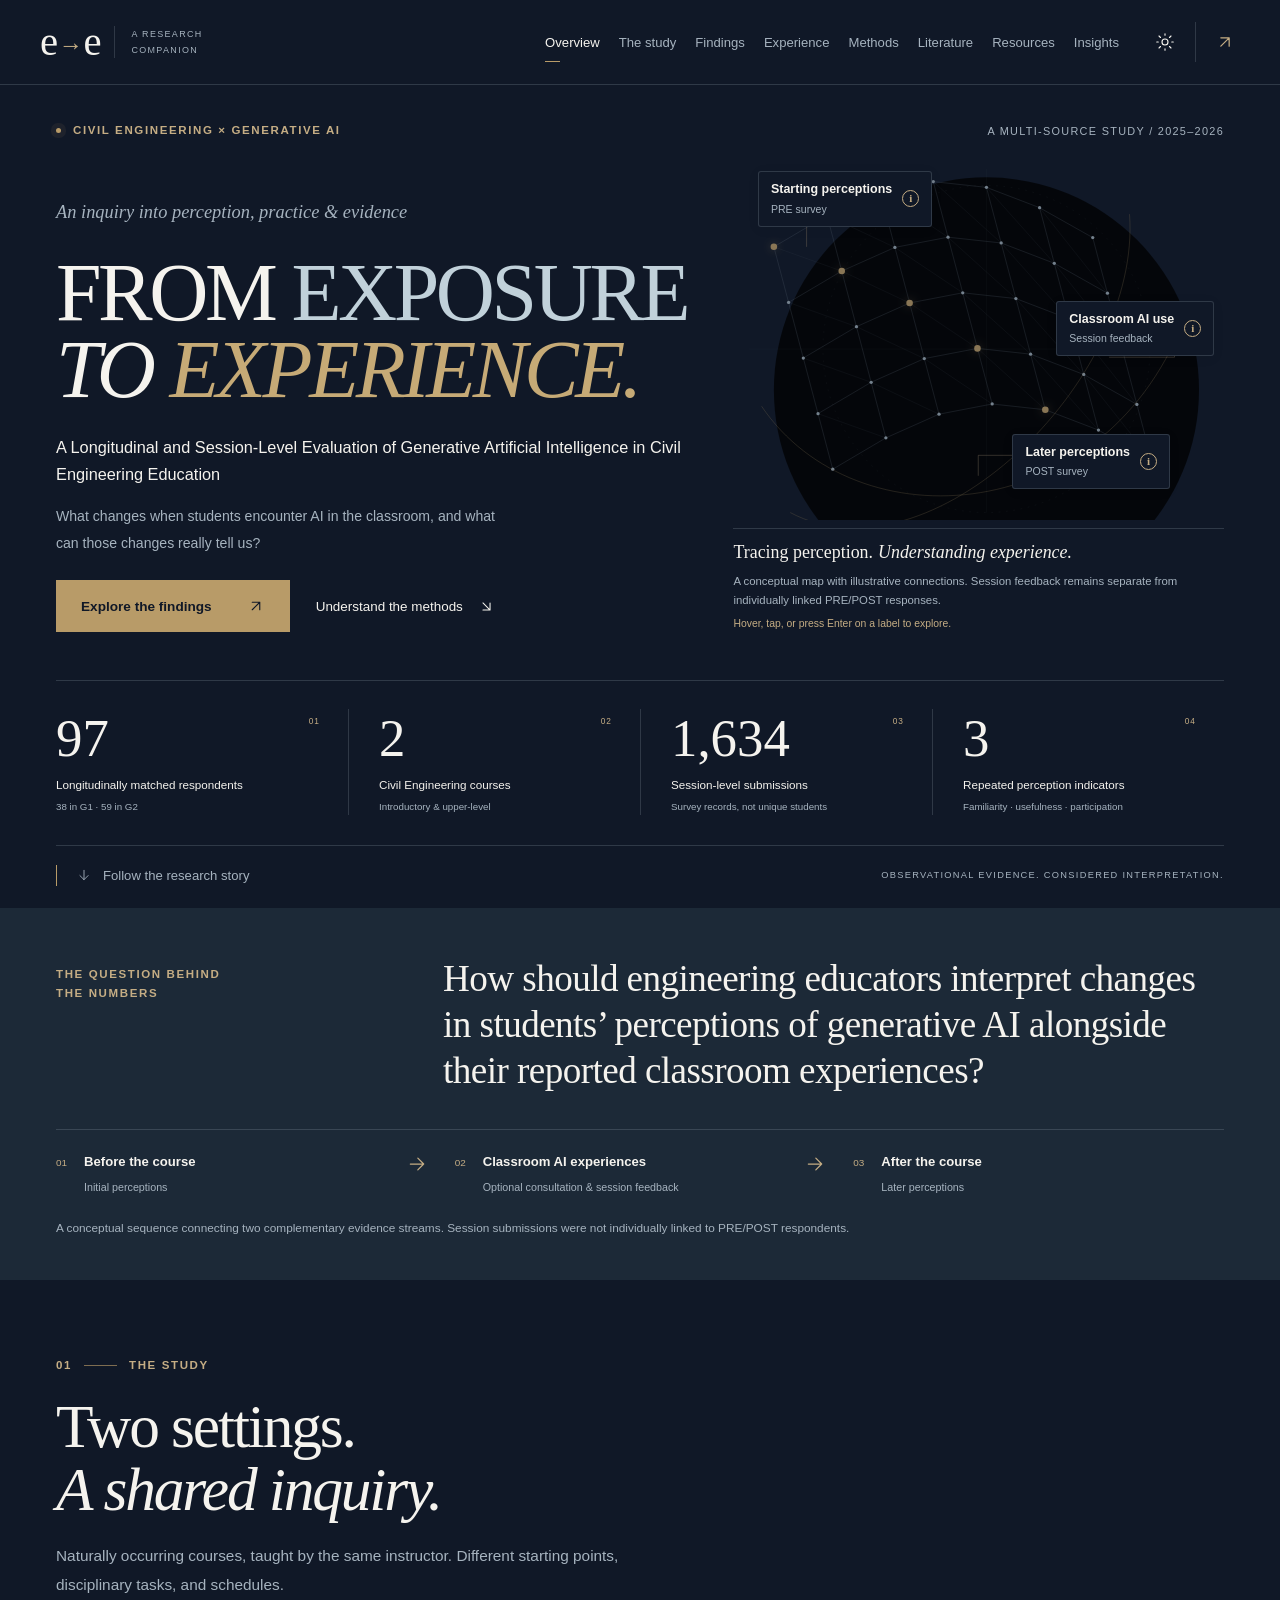
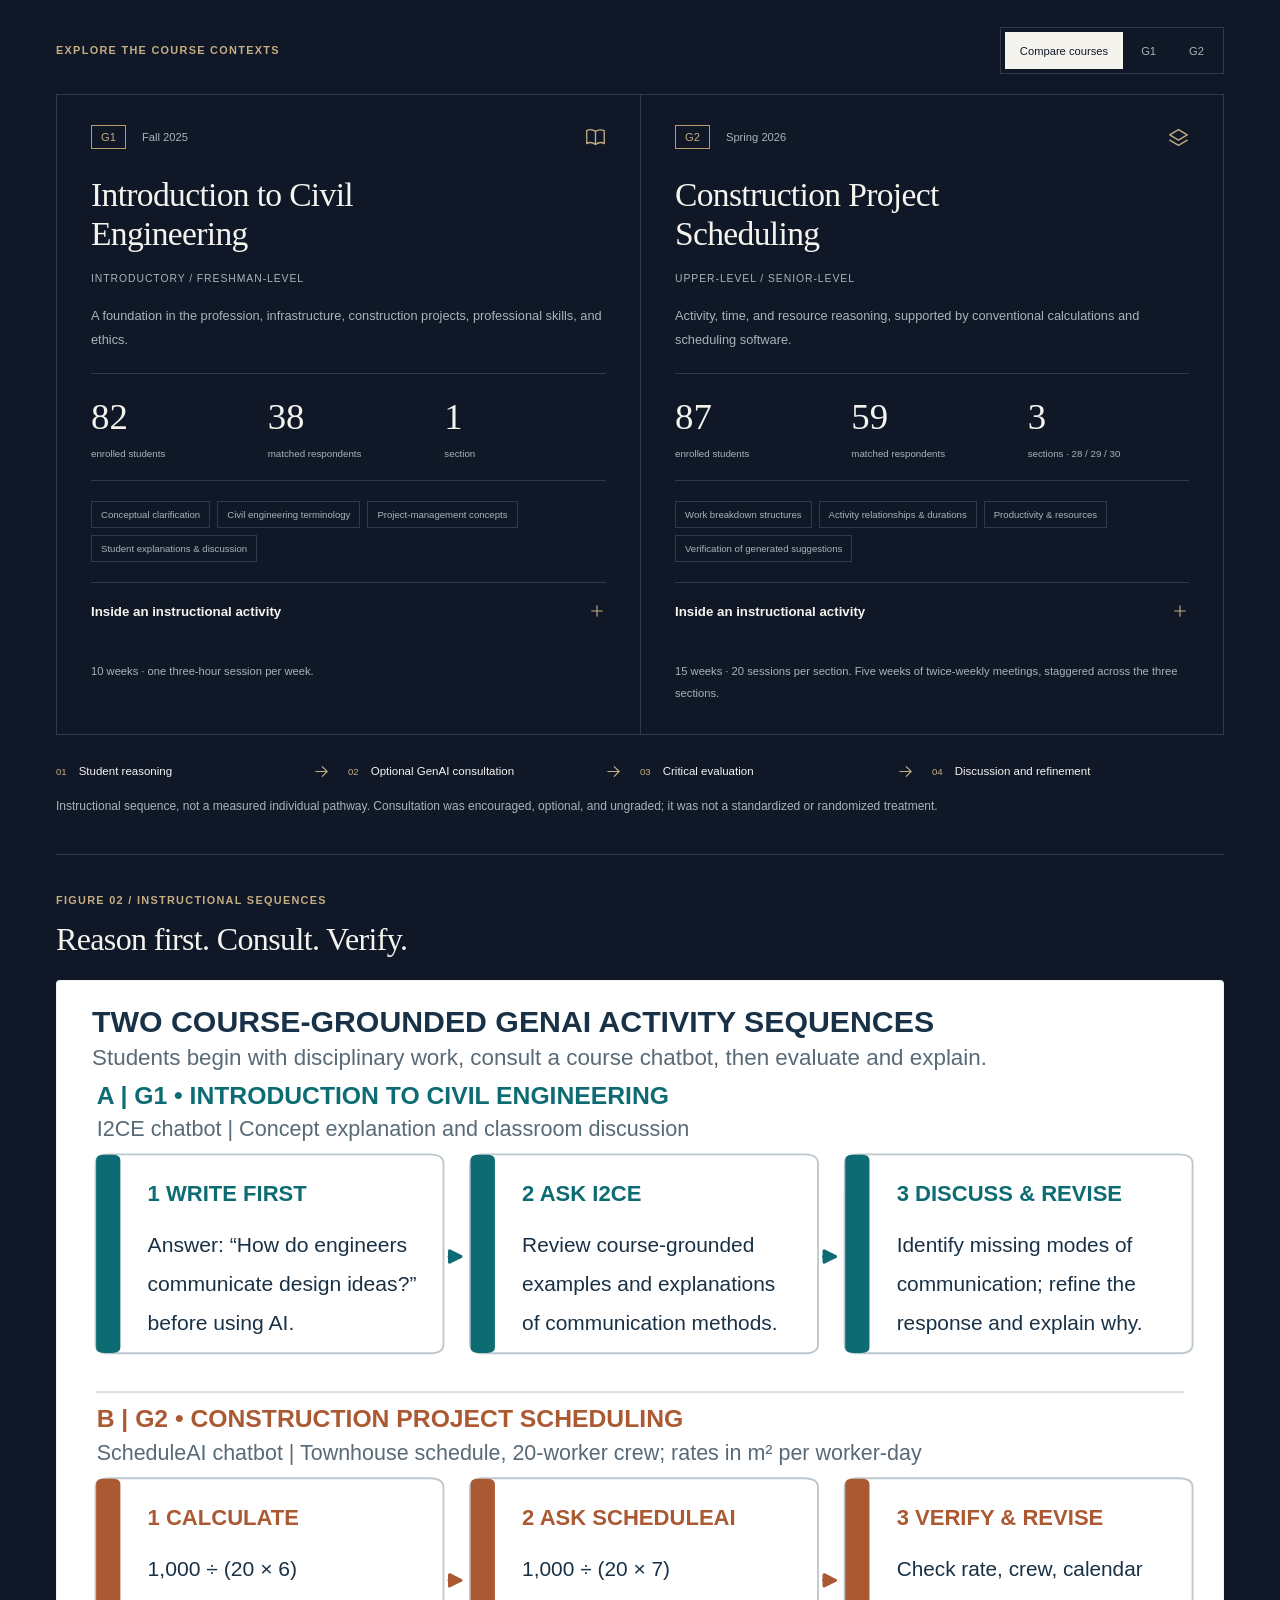
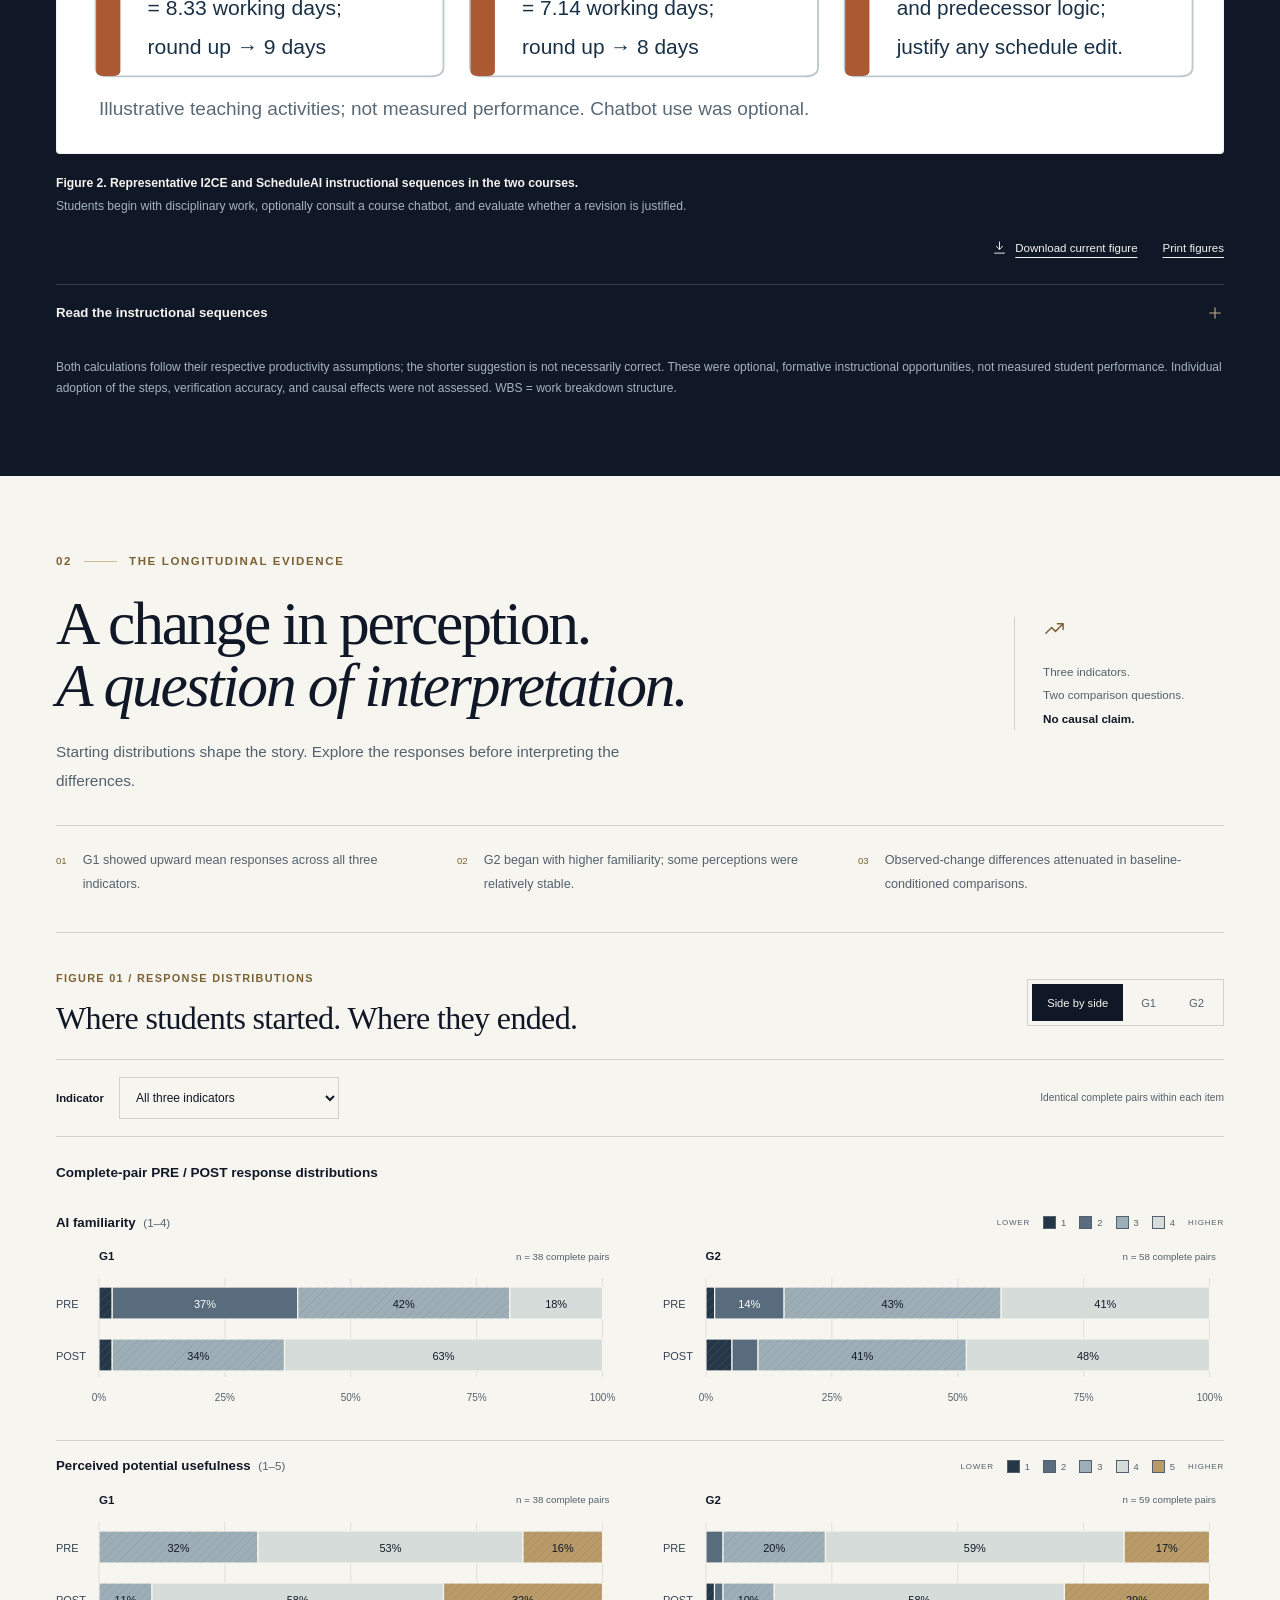
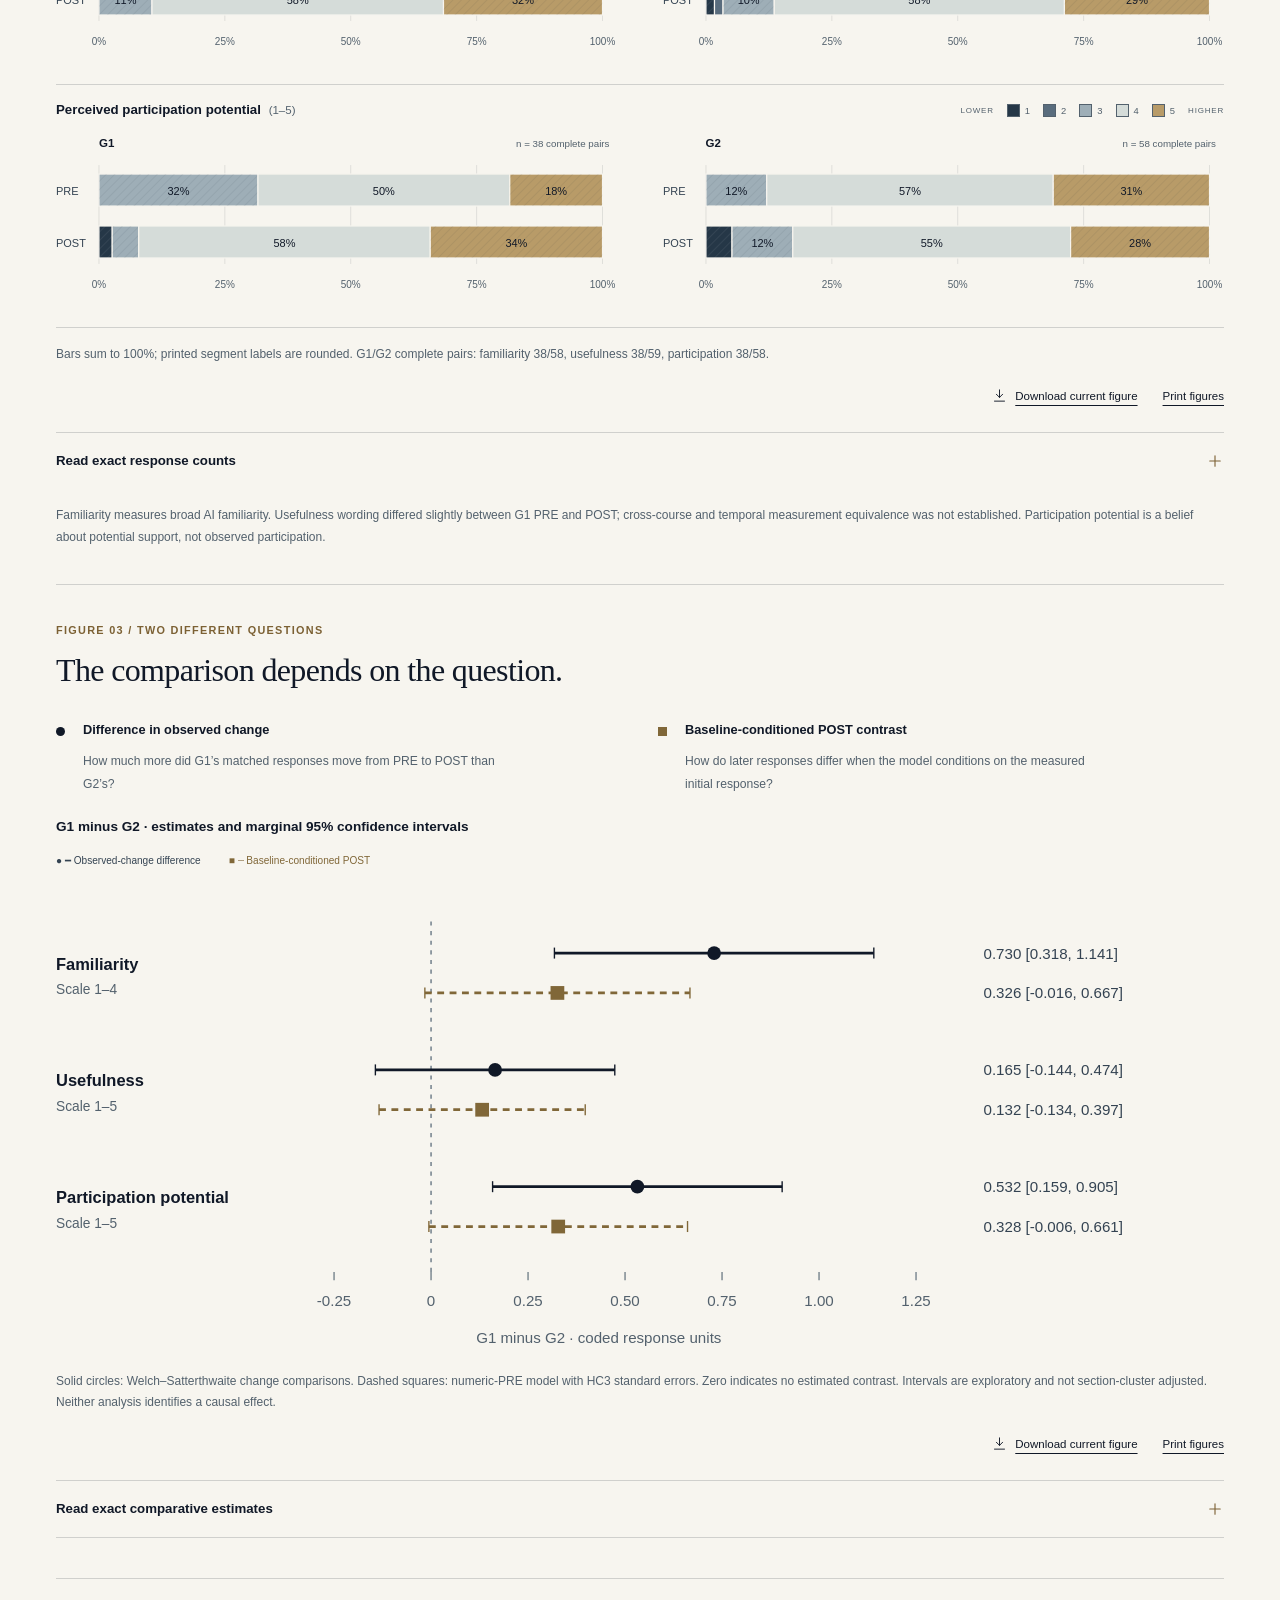
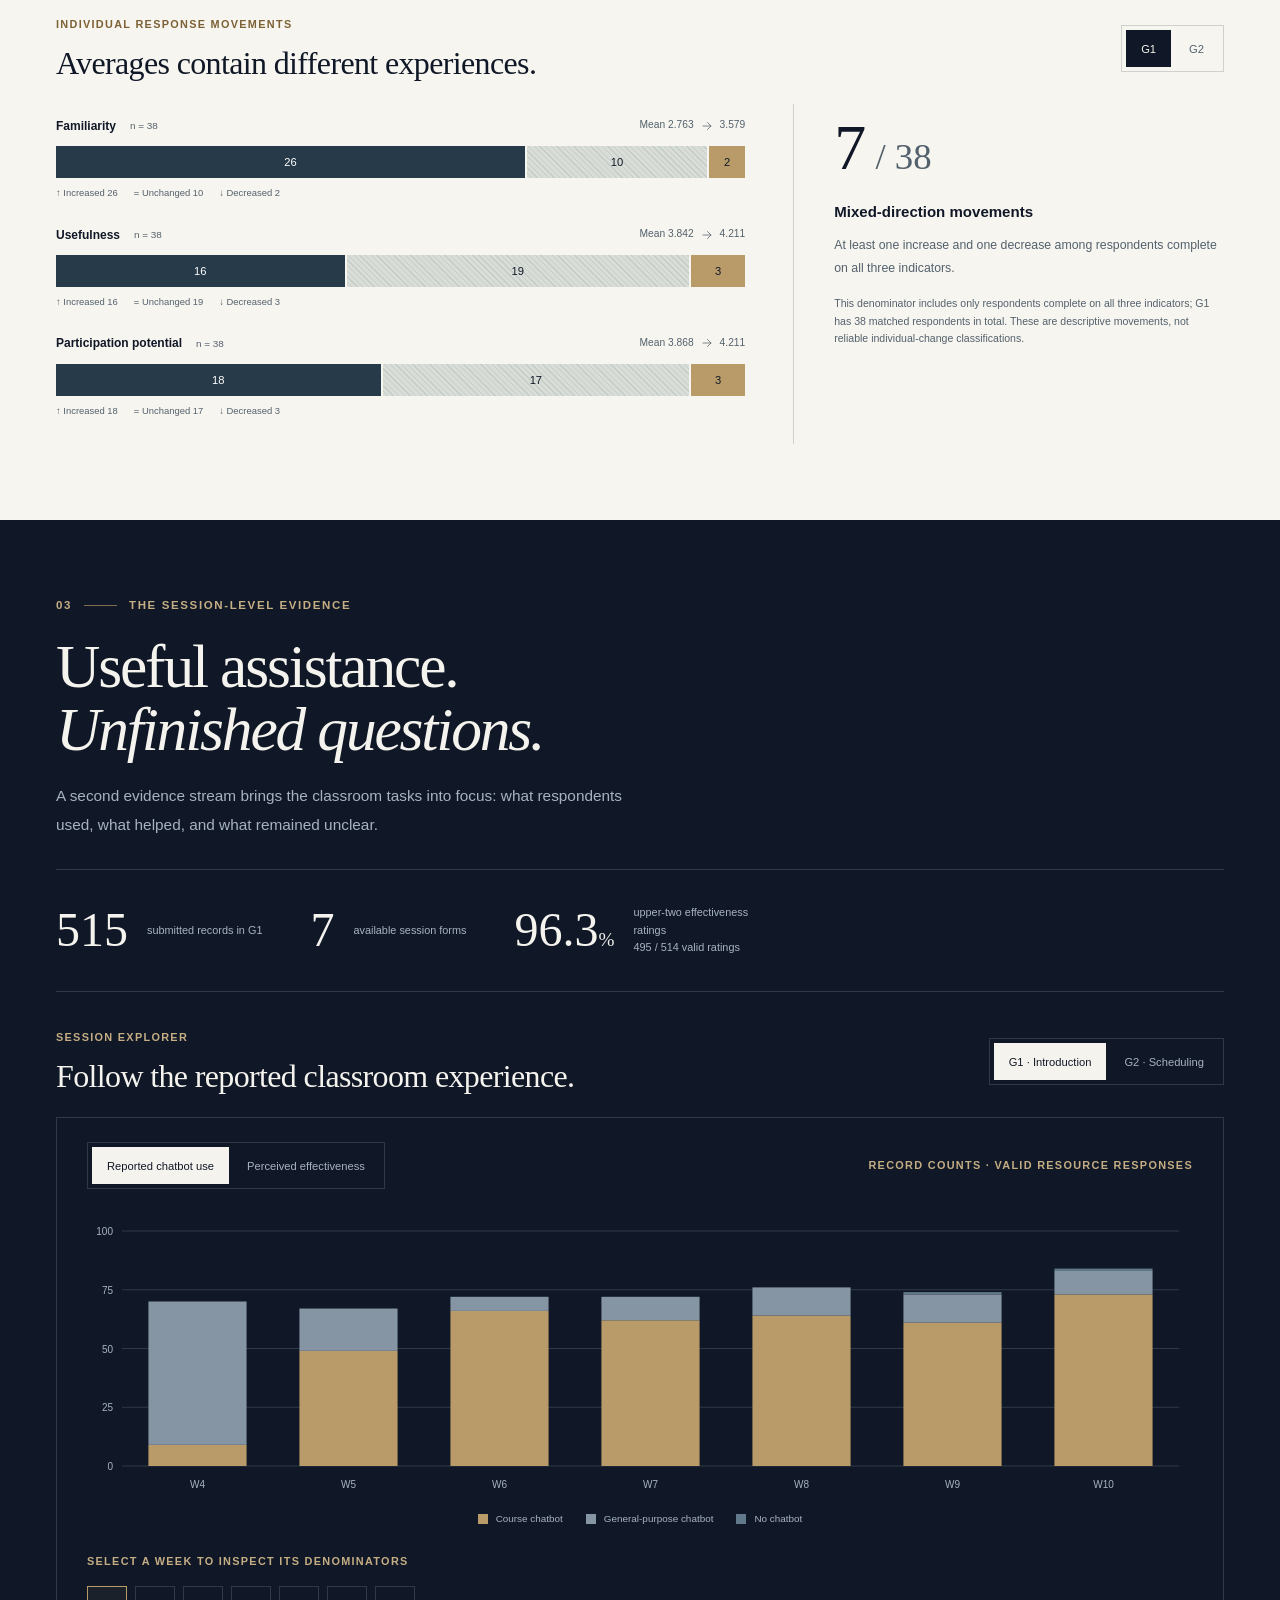
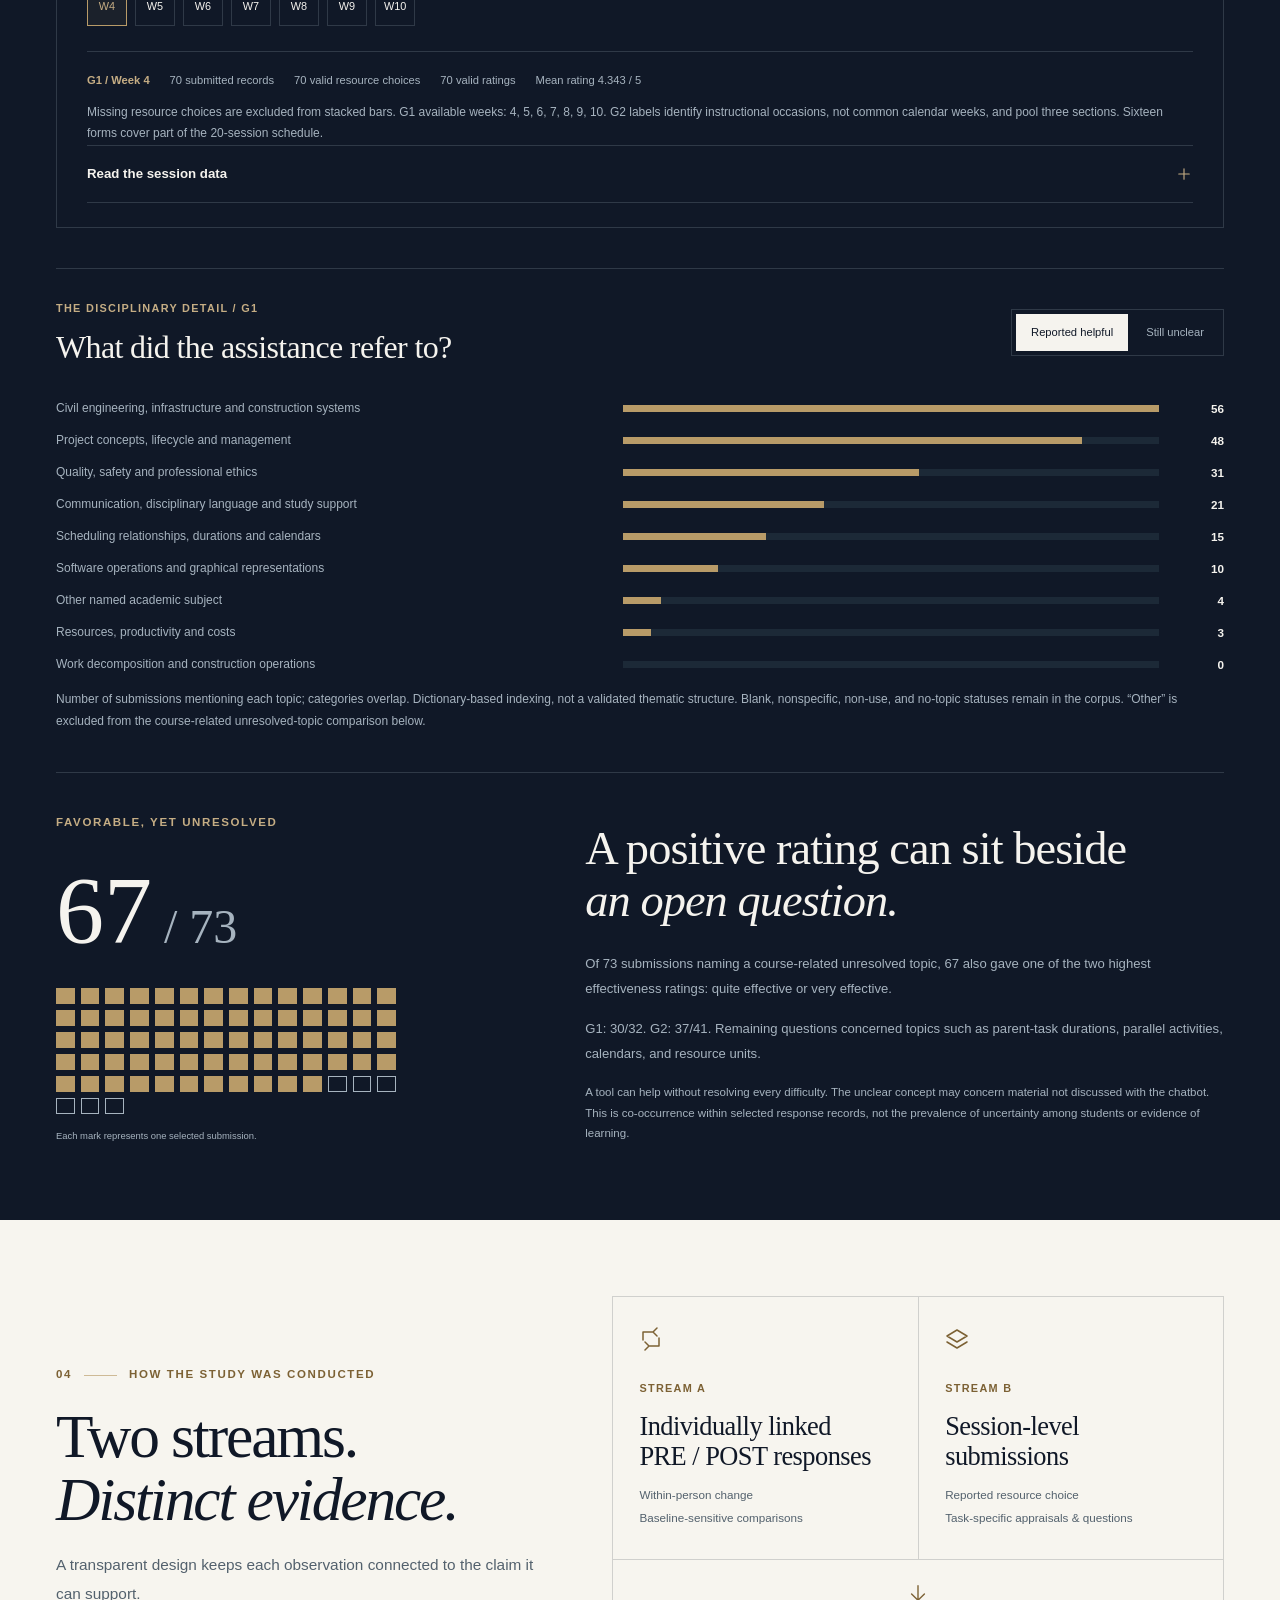
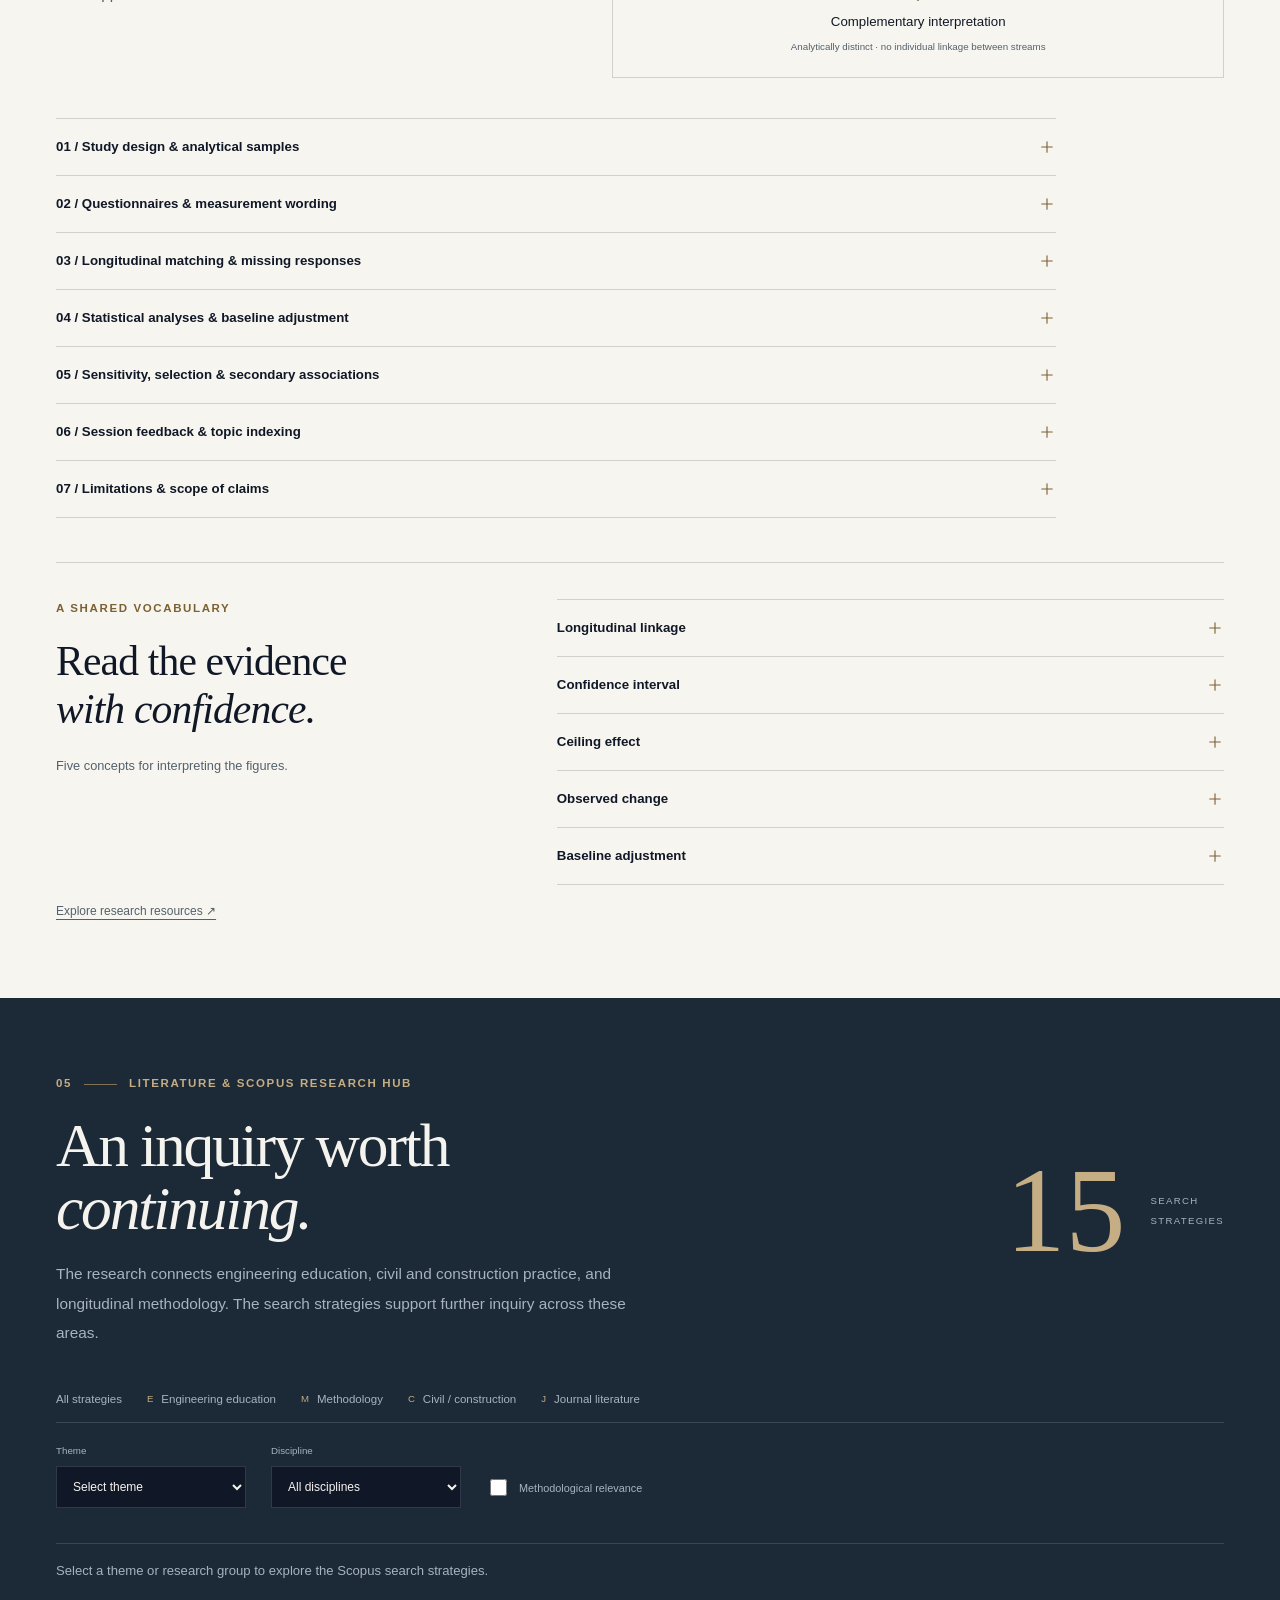
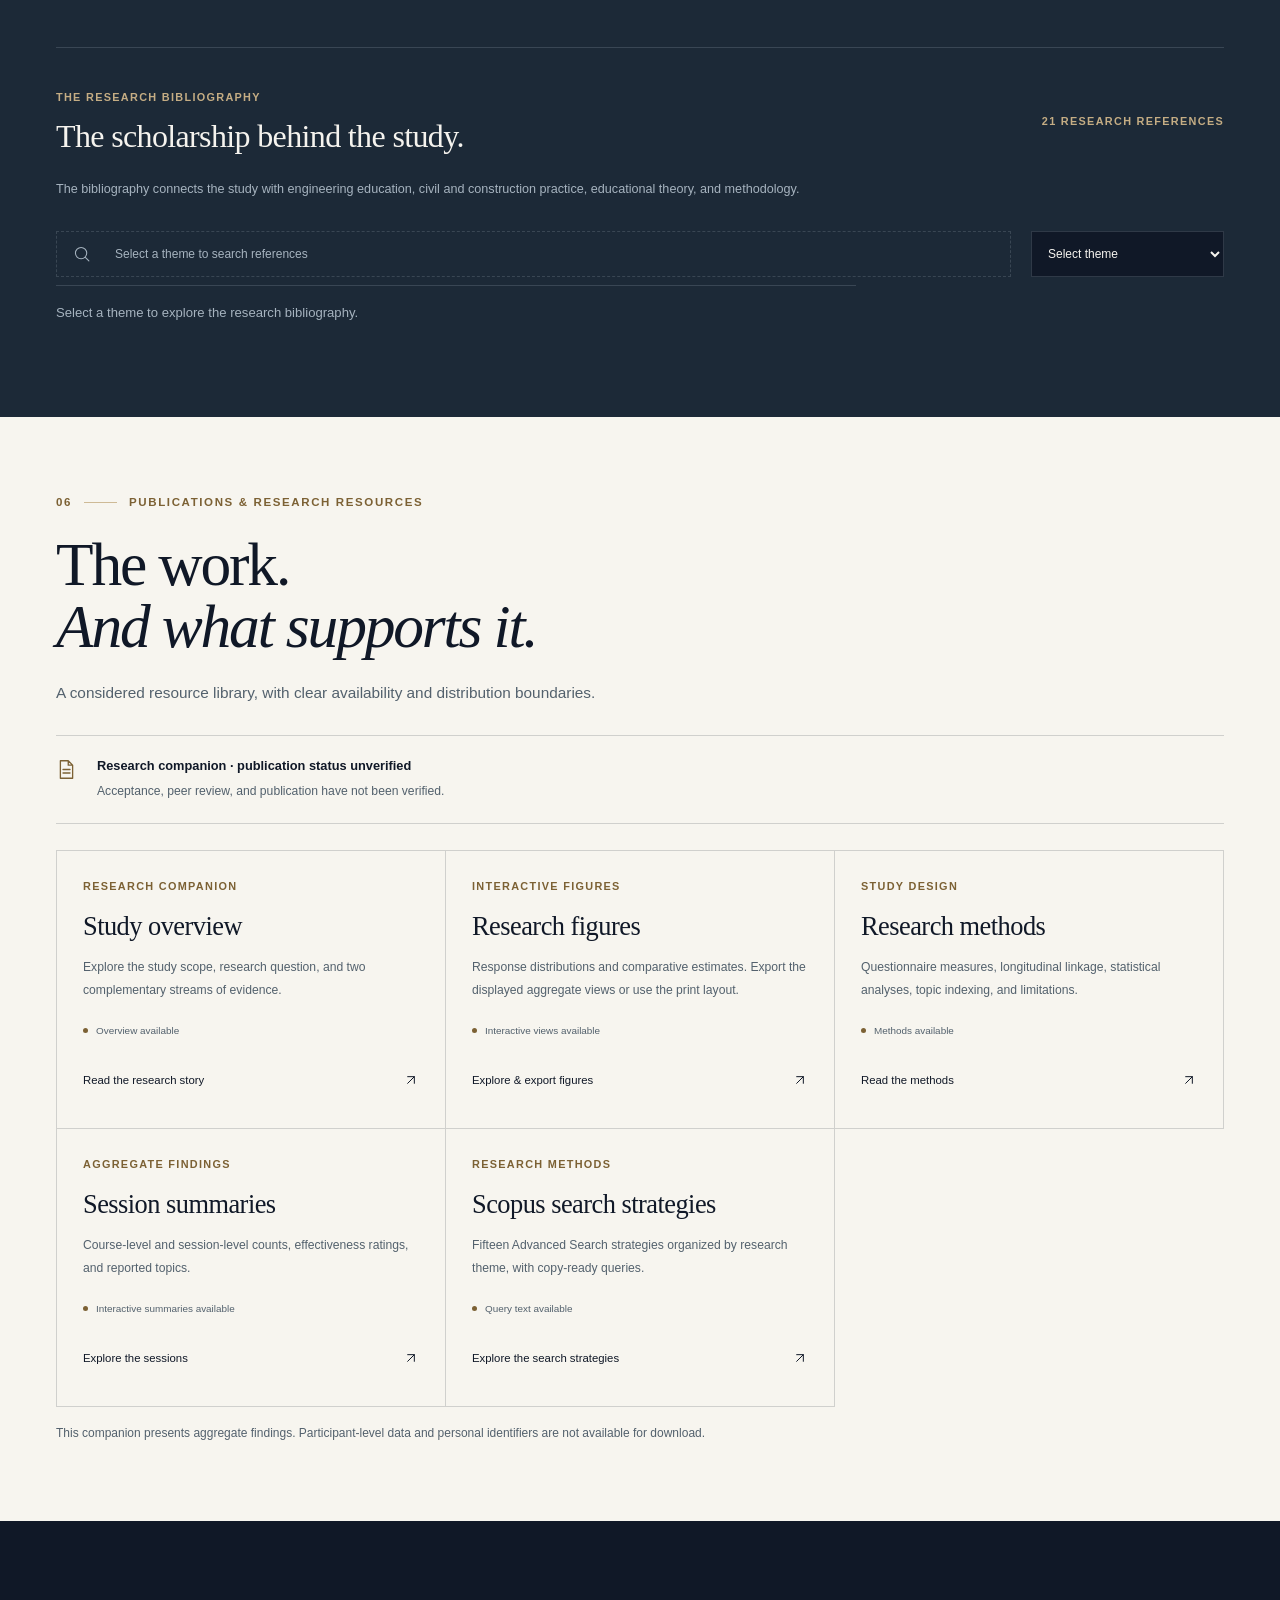
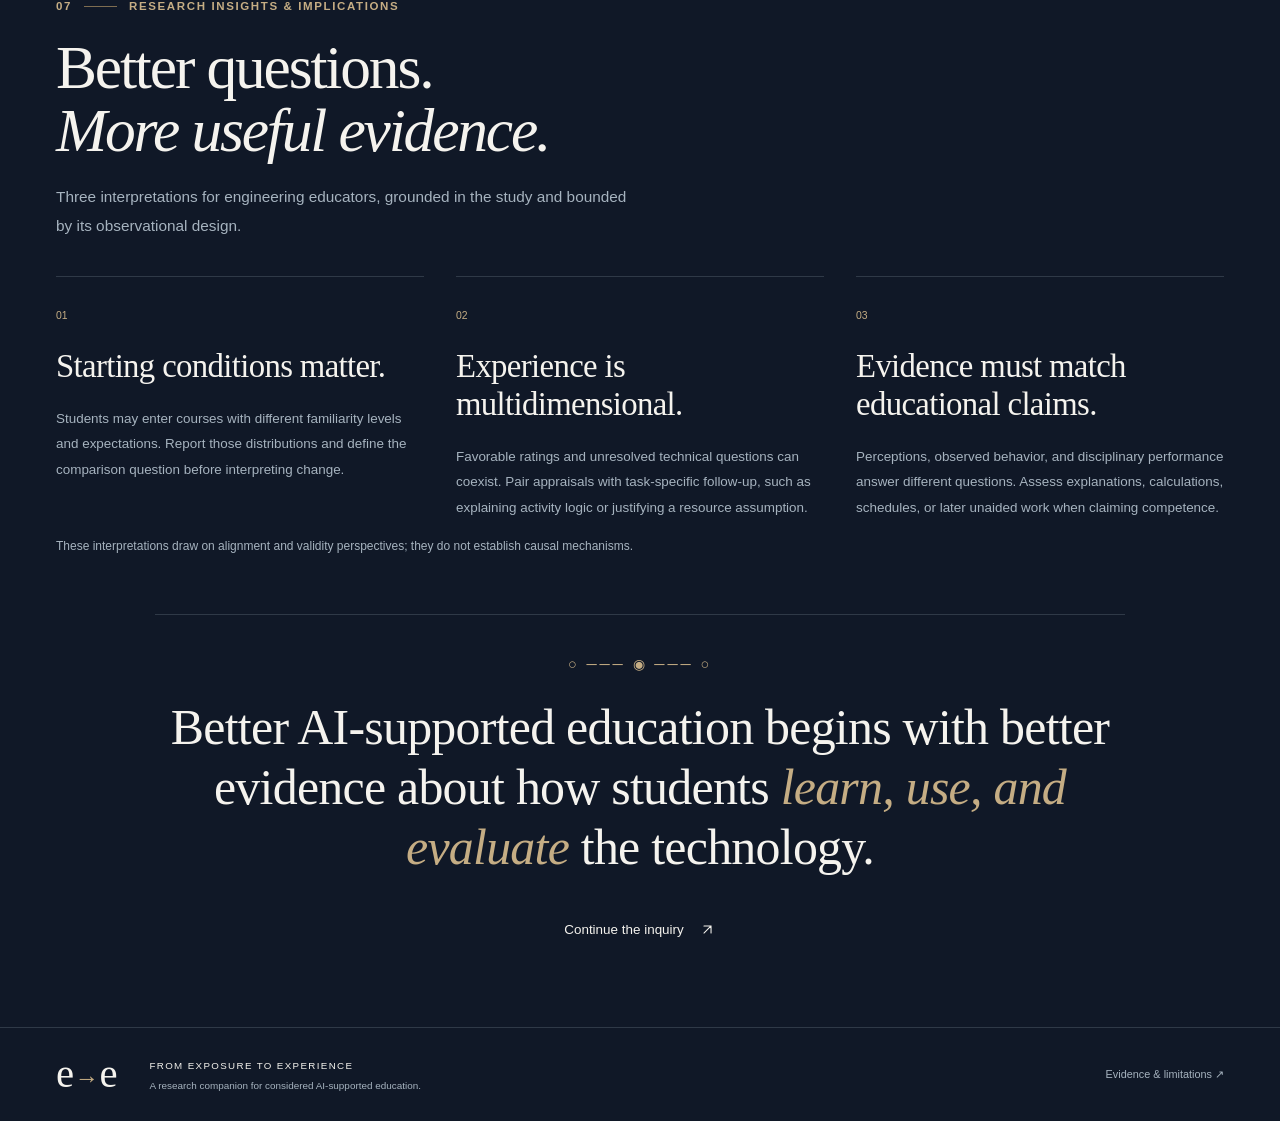
==== commit c402326b: "Refine instructional context and research figures" ====
--- a/e2e/index.html
+++ b/e2e/index.html
@@ -1,5 +1,5 @@
 <!doctype html>
-<html lang="en" data-theme="dark"><head><meta charset="utf-8"><meta name="viewport" content="width=device-width,initial-scale=1"><meta name="theme-color" content="#101827"><meta name="description" content="Explore verified longitudinal and session-level evidence about generative AI in civil engineering education."><meta property="og:title" content="From Exposure to Experience"><meta property="og:description" content="Two courses. Two distinct evidence streams. A considered evaluation of classroom GenAI."><meta property="og:type" content="website"><title>From Exposure to Experience · Civil Engineering &amp; GenAI</title><link rel="icon" href="./favicon.svg"><link rel="stylesheet" href="./css/site.css"><script>try{document.documentElement.dataset.theme=localStorage.getItem("e2e-theme")||"dark"}catch{}</script><meta name="robots" content="index,follow"><meta name="referrer" content="strict-origin-when-cross-origin"><link rel="canonical" href="https://e2e.praiser.us/"><meta property="og:url" content="https://e2e.praiser.us/"><meta property="og:site_name" content="From Exposure to Experience"><meta property="og:image" content="https://e2e.praiser.us/images/social-card.png"><meta name="twitter:card" content="summary_large_image"><meta name="twitter:title" content="From Exposure to Experience"><meta name="twitter:description" content="Longitudinal and session-level evidence about generative AI in civil engineering education."><meta name="twitter:image" content="https://e2e.praiser.us/images/social-card.png"><link rel="icon" href="./favicon.ico" sizes="32x32"><link rel="apple-touch-icon" href="./apple-touch-icon.png"><link rel="manifest" href="./site.webmanifest"></head><body><header class="site-header"><a href="#main" class="skip-link">Skip to content</a><div class="nav-wrap"><a href="#home" class="wordmark" aria-label="Exposure to Experience home"><span class="brand-symbol">e<span>→</span>e</span><span class="brand-caption">A RESEARCH<br>COMPANION</span></a><nav id="main-links" aria-label="Main navigation" class="nav-links"><a href="#home" aria-current="location">Overview</a><a href="#study">The study</a><a href="#findings">Findings</a><a href="#experience">Experience</a><a href="#methods">Methods</a><a href="#literature">Literature</a><a href="#resources">Resources</a><a href="#insights">Insights</a></nav><div class="nav-actions"><button class="icon-button" aria-label="Switch to light mode"><svg width="18" height="18" viewBox="0 0 24 24" fill="none" stroke="currentColor" stroke-width="1.5" stroke-linecap="round" stroke-linejoin="round" aria-hidden="true"><path d="M12 8a4 4 0 1 1 0 8 4 4 0 0 1 0-8M12 1v2M12 21v2M1 12h2M21 12h2M4 4l2 2m12 12 2 2M4 20l2-2M18 6l2-2"></path></svg></button><a class="nav-explore" href="#findings" aria-label="Explore the evidence"><svg width="20" height="20" viewBox="0 0 24 24" fill="none" stroke="currentColor" stroke-width="1.5" stroke-linecap="round" stroke-linejoin="round" aria-hidden="true"><path d="M7 17 17 7M7 7h10v10"></path></svg></a><button class="icon-button menu-toggle" aria-expanded="false" aria-controls="main-links" aria-label="Open navigation"><svg width="24" height="24" viewBox="0 0 24 24" fill="none" stroke="currentColor" stroke-width="1.5" stroke-linecap="round" stroke-linejoin="round" aria-hidden="true"><path d="M4 6h16M4 12h16M4 18h16"></path></svg></button></div></div></header><main id="main" class="min-h-screen"><section id="home" class="hero"><div class="container"><div class="hero-topline"><span class="eyebrow"><span class="status-dot"></span>CIVIL ENGINEERING × GENERATIVE AI</span><span class="edition">A MULTI-SOURCE STUDY / 2025–2026</span></div><div class="hero-composition"><figure class="network-art" aria-labelledby="network-figure-title" aria-describedby="network-figure-note"><div class="network-map"><svg class="network-drawing" viewBox="0 0 600 440" fill="none" aria-hidden="true" focusable="false"><defs><radialGradient id="networkGlow"><stop stopColor="#B89B68" stopOpacity=".12"></stop><stop offset="1" stopColor="#B89B68" stopOpacity="0"></stop></radialGradient></defs><circle cx="310" cy="280" r="260" fill="url(#networkGlow)"></circle><g class="network-grid"><g><path d="M50 105L115 66.64595691166376"></path> <path d="M50 105L68 173"></path> <path d="M50 105L133 134.64595691166375" class="diagonal"></path><circle cx="50" cy="105" r="4" class="gold-node"></circle></g><g><path d="M115 66.64595691166376L180 37.682321215368276"></path> <path d="M115 66.64595691166376L133 134.64595691166375"></path> <path d="M115 66.64595691166376L198 105.68232121536828" class="diagonal"></path><circle cx="115" cy="66.64595691166376" r="2" class=""></circle></g><g><path d="M180 37.682321215368276L245 25.200401071675643"></path> <path d="M180 37.682321215368276L198 105.68232121536828"></path> <path d="M180 37.682321215368276L263 93.20040107167564" class="diagonal"></path><circle cx="180" cy="37.682321215368276" r="2" class=""></circle></g><g><path d="M245 25.200401071675643L310 32.25620585394546"></path> <path d="M245 25.200401071675643L263 93.20040107167564"></path> <path d="M245 25.200401071675643L328 100.25620585394546" class="diagonal"></path><circle cx="245" cy="25.200401071675643" r="2" class=""></circle></g><g><path d="M310 32.25620585394546L375 57.122228471683485"></path> <path d="M310 32.25620585394546L328 100.25620585394546"></path> <path d="M310 32.25620585394546L393 125.12222847168348" class="diagonal"></path><circle cx="310" cy="32.25620585394546" r="2" class=""></circle></g><g><path d="M375 57.122228471683485L440 93.71039935521063"></path> <path d="M375 57.122228471683485L393 125.12222847168348"></path> <path d="M375 57.122228471683485L458 161.71039935521063" class="diagonal"></path><circle cx="375" cy="57.122228471683485" r="2" class=""></circle></g><g> <path d="M440 93.71039935521063L458 161.71039935521063"></path> <circle cx="440" cy="93.71039935521063" r="2" class=""></circle></g><g><path d="M68 173L133 134.64595691166375"></path> <path d="M68 173L86 241"></path> <path d="M68 173L151 202.64595691166375" class="diagonal"></path><circle cx="68" cy="173" r="2" class=""></circle></g><g><path d="M133 134.64595691166375L198 105.68232121536828"></path> <path d="M133 134.64595691166375L151 202.64595691166375"></path> <path d="M133 134.64595691166375L216 173.6823212153683" class="diagonal"></path><circle cx="133" cy="134.64595691166375" r="4" class="gold-node"></circle></g><g><path d="M198 105.68232121536828L263 93.20040107167564"></path> <path d="M198 105.68232121536828L216 173.6823212153683"></path> <path d="M198 105.68232121536828L281 161.20040107167563" class="diagonal"></path><circle cx="198" cy="105.68232121536828" r="2" class=""></circle></g><g><path d="M263 93.20040107167564L328 100.25620585394546"></path> <path d="M263 93.20040107167564L281 161.20040107167563"></path> <path d="M263 93.20040107167564L346 168.25620585394546" class="diagonal"></path><circle cx="263" cy="93.20040107167564" r="2" class=""></circle></g><g><path d="M328 100.25620585394546L393 125.12222847168348"></path> <path d="M328 100.25620585394546L346 168.25620585394546"></path> <path d="M328 100.25620585394546L411 193.12222847168348" class="diagonal"></path><circle cx="328" cy="100.25620585394546" r="2" class=""></circle></g><g><path d="M393 125.12222847168348L458 161.71039935521063"></path> <path d="M393 125.12222847168348L411 193.12222847168348"></path> <path d="M393 125.12222847168348L476 229.71039935521063" class="diagonal"></path><circle cx="393" cy="125.12222847168348" r="2" class=""></circle></g><g> <path d="M458 161.71039935521063L476 229.71039935521063"></path> <circle cx="458" cy="161.71039935521063" r="2" class=""></circle></g><g><path d="M86 241L151 202.64595691166375"></path> <path d="M86 241L104 309"></path> <path d="M86 241L169 270.64595691166375" class="diagonal"></path><circle cx="86" cy="241" r="2" class=""></circle></g><g><path d="M151 202.64595691166375L216 173.6823212153683"></path> <path d="M151 202.64595691166375L169 270.64595691166375"></path> <path d="M151 202.64595691166375L234 241.6823212153683" class="diagonal"></path><circle cx="151" cy="202.64595691166375" r="2" class=""></circle></g><g><path d="M216 173.6823212153683L281 161.20040107167563"></path> <path d="M216 173.6823212153683L234 241.6823212153683"></path> <path d="M216 173.6823212153683L299 229.20040107167563" class="diagonal"></path><circle cx="216" cy="173.6823212153683" r="4" class="gold-node"></circle></g><g><path d="M281 161.20040107167563L346 168.25620585394546"></path> <path d="M281 161.20040107167563L299 229.20040107167563"></path> <path d="M281 161.20040107167563L364 236.25620585394546" class="diagonal"></path><circle cx="281" cy="161.20040107167563" r="2" class=""></circle></g><g><path d="M346 168.25620585394546L411 193.12222847168348"></path> <path d="M346 168.25620585394546L364 236.25620585394546"></path> <path d="M346 168.25620585394546L429 261.12222847168346" class="diagonal"></path><circle cx="346" cy="168.25620585394546" r="2" class=""></circle></g><g><path d="M411 193.12222847168348L476 229.71039935521063"></path> <path d="M411 193.12222847168348L429 261.12222847168346"></path> <path d="M411 193.12222847168348L494 297.7103993552106" class="diagonal"></path><circle cx="411" cy="193.12222847168348" r="2" class=""></circle></g><g> <path d="M476 229.71039935521063L494 297.7103993552106"></path> <circle cx="476" cy="229.71039935521063" r="2" class=""></circle></g><g><path d="M104 309L169 270.64595691166375"></path> <path d="M104 309L122 377"></path> <path d="M104 309L187 338.64595691166375" class="diagonal"></path><circle cx="104" cy="309" r="2" class=""></circle></g><g><path d="M169 270.64595691166375L234 241.6823212153683"></path> <path d="M169 270.64595691166375L187 338.64595691166375"></path> <path d="M169 270.64595691166375L252 309.6823212153683" class="diagonal"></path><circle cx="169" cy="270.64595691166375" r="2" class=""></circle></g><g><path d="M234 241.6823212153683L299 229.20040107167563"></path> <path d="M234 241.6823212153683L252 309.6823212153683"></path> <path d="M234 241.6823212153683L317 297.2004010716756" class="diagonal"></path><circle cx="234" cy="241.6823212153683" r="2" class=""></circle></g><g><path d="M299 229.20040107167563L364 236.25620585394546"></path> <path d="M299 229.20040107167563L317 297.2004010716756"></path> <path d="M299 229.20040107167563L382 304.25620585394546" class="diagonal"></path><circle cx="299" cy="229.20040107167563" r="4" class="gold-node"></circle></g><g><path d="M364 236.25620585394546L429 261.12222847168346"></path> <path d="M364 236.25620585394546L382 304.25620585394546"></path> <path d="M364 236.25620585394546L447 329.12222847168346" class="diagonal"></path><circle cx="364" cy="236.25620585394546" r="2" class=""></circle></g><g><path d="M429 261.12222847168346L494 297.7103993552106"></path> <path d="M429 261.12222847168346L447 329.12222847168346"></path> <path d="M429 261.12222847168346L512 365.7103993552106" class="diagonal"></path><circle cx="429" cy="261.12222847168346" r="2" class=""></circle></g><g> <path d="M494 297.7103993552106L512 365.7103993552106"></path> <circle cx="494" cy="297.7103993552106" r="2" class=""></circle></g><g><path d="M122 377L187 338.64595691166375"></path>  <circle cx="122" cy="377" r="2" class=""></circle></g><g><path d="M187 338.64595691166375L252 309.6823212153683"></path>  <circle cx="187" cy="338.64595691166375" r="2" class=""></circle></g><g><path d="M252 309.6823212153683L317 297.2004010716756"></path>  <circle cx="252" cy="309.6823212153683" r="2" class=""></circle></g><g><path d="M317 297.2004010716756L382 304.25620585394546"></path>  <circle cx="317" cy="297.2004010716756" r="2" class=""></circle></g><g><path d="M382 304.25620585394546L447 329.12222847168346"></path>  <circle cx="382" cy="304.25620585394546" r="4" class="gold-node"></circle></g><g><path d="M447 329.12222847168346L512 365.7103993552106"></path>  <circle cx="447" cy="329.12222847168346" r="2" class=""></circle></g><g>  <circle cx="512" cy="365.7103993552106" r="2" class=""></circle></g></g><path class="network-orbit" d="M35 300 C150 470 460 450 555 185 M70 430 C240 520 500 270 485 65"></path><g class="network-guides"><path d="M90 105V70H155"></path><path d="M460 240H540V205"></path><path d="M300 385V360H440"></path></g><circle cx="310" cy="230" r="200" class="draft-circle"></circle><path d="M20 230H590M310 10V430" class="draft-cross"></path></svg><details class="network-hotspot network-hotspot--starting" data-network-context="true"><summary aria-controls="network-starting-context"><span>Starting perceptions</span><small>PRE survey</small><span class="network-info" aria-hidden="true">i</span></summary><div class="network-context" id="network-starting-context" role="note"><h3>Where students started</h3><p>Before the course, respondents rated AI familiarity, potential usefulness, and participation potential. These starting distributions put later changes in context.</p><a href="#findings">Explore PRE/POST distributions <span aria-hidden="true">↗</span></a></div></details><details class="network-hotspot network-hotspot--classroom" data-network-context="true"><summary aria-controls="network-classroom-context"><span>Classroom AI use</span><small>Session feedback</small><span class="network-info" aria-hidden="true">i</span></summary><div class="network-context" id="network-classroom-context" role="note"><h3>What happened during instruction</h3><p>Optional AI consultation accompanied students&#39; own reasoning, calculations, and discussion. The session explorer summarizes 1,634 feedback records about use, helpful tasks, and remaining questions.</p><p class="network-context-note">These submissions were not linked to individual PRE/POST respondents.</p><a href="#experience">Explore session experiences <span aria-hidden="true">↗</span></a></div></details><details class="network-hotspot network-hotspot--later" data-network-context="true"><summary aria-controls="network-later-context"><span>Later perceptions</span><small>POST survey</small><span class="network-info" aria-hidden="true">i</span></summary><div class="network-context" id="network-later-context" role="note"><h3>How reported perceptions moved</h3><p>Matched PRE/POST responses describe changes in the same respondents&#39; appraisals. The findings distinguish observed change from baseline-conditioned POST comparisons.</p><p class="network-context-note">Neither comparison establishes a causal effect of GenAI.</p><a href="#findings">Explore changes and comparisons <span aria-hidden="true">↗</span></a></div></details></div><figcaption class="network-caption"><span class="network-theme" id="network-figure-title">Tracing perception. <em>Understanding experience.</em></span><p id="network-figure-note">A conceptual map with illustrative connections. Session feedback remains separate from individually linked PRE/POST responses.</p><span class="network-interaction-hint">Hover, tap, or press Enter on a label to explore.</span></figcaption></figure><div class="hero-copy"><p class="hero-pretitle">An inquiry into perception, practice &amp; evidence</p><h1 aria-label="From Exposure to Experience"><span class="title-line">FROM <span class="title-exposure">EXPOSURE</span></span><br><span class="title-line title-second-line">TO <span class="title-experience">EXPERIENCE</span><span class="title-period">.</span></span></h1><p class="hero-subtitle">A Longitudinal and Session-Level Evaluation of Generative Artificial Intelligence in Civil Engineering Education</p><p class="hero-description">What changes when students encounter AI in the classroom, and what can those changes really tell us?</p><div class="hero-ctas"><a href="#findings" class="button primary">Explore the findings<svg width="18" height="18" viewBox="0 0 24 24" fill="none" stroke="currentColor" stroke-width="1.5" stroke-linecap="round" stroke-linejoin="round" aria-hidden="true"><path d="M7 17 17 7M7 7h10v10"></path></svg></a><a href="#methods" class="inline-link">Understand the methods<svg width="17" height="17" viewBox="0 0 24 24" fill="none" stroke="currentColor" stroke-width="1.5" stroke-linecap="round" stroke-linejoin="round" aria-hidden="true"><path d="M7 7 17 17M7 17h10V7"></path></svg></a></div></div></div><div class="study-stats"><div class="stat"><span class="stat-index">01</span><strong>97</strong><span>Longitudinally matched respondents</span><small>38 in G1 · 59 in G2</small></div><div class="stat"><span class="stat-index">02</span><strong>2</strong><span>Civil Engineering courses</span><small>Introductory &amp; upper-level</small></div><div class="stat"><span class="stat-index">03</span><strong>1,634</strong><span>Session-level submissions</span><small>Survey records, not unique students</small></div><div class="stat"><span class="stat-index">04</span><strong>3</strong><span>Repeated perception indicators</span><small>Familiarity · usefulness · participation</small></div></div><div class="hero-bottom"><a href="#research-question"><span class="scroll-line"></span><svg width="14" height="14" viewBox="0 0 24 24" fill="none" stroke="currentColor" stroke-width="1.5" stroke-linecap="round" stroke-linejoin="round" aria-hidden="true"><path d="M12 4v16m-7-7 7 7 7-7"></path></svg>Follow the research story</a><span>OBSERVATIONAL EVIDENCE. CONSIDERED INTERPRETATION.</span></div></div></section><section class="story-section" id="research-question"><div class="container"><div class=""><div class="story-layout"><span class="eyebrow">THE QUESTION BEHIND THE NUMBERS</span><blockquote>How should engineering educators interpret changes in students’ perceptions of generative AI alongside their reported classroom experiences?</blockquote></div><div class="story-sequence"><div class="sequence-step"><span>01</span><div><h3>Before the course</h3><p>Initial perceptions</p></div><svg width="20" height="20" viewBox="0 0 24 24" fill="none" stroke="currentColor" stroke-width="1.5" stroke-linecap="round" stroke-linejoin="round" aria-hidden="true"><path d="M4 12h16m-7-7 7 7-7 7"></path></svg></div><div class="sequence-step"><span>02</span><div><h3>Classroom AI experiences</h3><p>Optional consultation &amp; session feedback</p></div><svg width="20" height="20" viewBox="0 0 24 24" fill="none" stroke="currentColor" stroke-width="1.5" stroke-linecap="round" stroke-linejoin="round" aria-hidden="true"><path d="M4 12h16m-7-7 7 7-7 7"></path></svg></div><div class="sequence-step"><span>03</span><div><h3>After the course</h3><p>Later perceptions</p></div></div></div><p class="story-note">A conceptual sequence connecting two complementary evidence streams. Session submissions were not individually linked to PRE/POST respondents.</p></div></div></section><section id="study" class="section study-section"><div class="container"><div class=""><div class="section-heading"><div class="eyebrow"><span>01</span><span class="fine-line"></span>THE STUDY</div><h2>Two settings.<br><em>A shared inquiry.</em></h2><p class="section-intro">Naturally occurring courses, taught by the same instructor. Different starting points, disciplinary tasks, and schedules.</p></div><div class="section-toolbar"><span class="micro-label">EXPLORE THE COURSE CONTEXTS</span><div class="segmented" role="group" aria-label="Course comparison"><button type="button" aria-pressed="true">Compare courses</button><button type="button" aria-pressed="false">G1</button><button type="button" aria-pressed="false">G2</button></div></div><div class="course-grid "><article class="course-panel"><div class="course-meta"><span class="course-badge">G1</span><span>Fall 2025</span><svg width="21" height="21" viewBox="0 0 24 24" fill="none" stroke="currentColor" stroke-width="1.5" stroke-linecap="round" stroke-linejoin="round" aria-hidden="true"><path d="M12 5v15M12 5C8 2 4 3 2 4v15c3-2 6-2 10 1 4-3 7-3 10-1V4c-3-1-6-2-10 1"></path></svg></div><h3>Introduction to Civil Engineering</h3><p class="course-level">Introductory / freshman-level</p><p>A foundation in the profession, infrastructure, construction projects, professional skills, and ethics.</p><div class="course-numbers"><div><strong>82</strong><span>enrolled students</span></div><div><strong>38</strong><span>matched respondents</span></div><div><strong>1</strong><span>section</span></div></div><div class="topic-tags"><span>Conceptual clarification</span><span>Civil engineering terminology</span><span>Project-management concepts</span><span>Student explanations &amp; discussion</span></div><details class="disclosure"><summary>Inside an instructional activity<svg width="18" height="18" viewBox="0 0 24 24" fill="none" stroke="currentColor" stroke-width="1.5" stroke-linecap="round" stroke-linejoin="round" aria-hidden="true"><path d="M12 5v14M5 12h14"></path></svg></summary><div class="disclosure-body">Students first explained what civil engineering entails, then compared their explanation with additional explanations from course materials or optional AI consultation. Peer and class discussion supported refinement.</div></details><p class="course-schedule">10 weeks · one three-hour session per week.</p></article><article class="course-panel"><div class="course-meta"><span class="course-badge">G2</span><span>Spring 2026</span><svg width="21" height="21" viewBox="0 0 24 24" fill="none" stroke="currentColor" stroke-width="1.5" stroke-linecap="round" stroke-linejoin="round" aria-hidden="true"><path d="m12 3 10 6-10 6L2 9Zm-10 12 10 6 10-6M2 15l10 6 10-6"></path></svg></div><h3>Construction Project Scheduling</h3><p class="course-level">Upper-level / senior-level</p><p>Activity, time, and resource reasoning, supported by conventional calculations and scheduling software.</p><div class="course-numbers"><div><strong>87</strong><span>enrolled students</span></div><div><strong>59</strong><span>matched respondents</span></div><div><strong>3</strong><span>sections · 28 / 29 / 30</span></div></div><div class="topic-tags"><span>Work breakdown structures</span><span>Activity relationships &amp; durations</span><span>Productivity &amp; resources</span><span>Verification of generated suggestions</span></div><details class="disclosure"><summary>Inside an instructional activity<svg width="18" height="18" viewBox="0 0 24 24" fill="none" stroke="currentColor" stroke-width="1.5" stroke-linecap="round" stroke-linejoin="round" aria-hidden="true"><path d="M12 5v14M5 12h14"></path></svg></summary><div class="disclosure-body">Students developed a residential-townhouse activity list or WBS and examined formwork, reinforcing steel, and concrete work. They compared optional AI suggestions with durations, productivity information, crew assumptions, and their own calculations.</div></details><p class="course-schedule">15 weeks · 20 sessions per section. Five weeks of twice-weekly meetings, staggered across the three sections.</p></article></div><div class="process-strip"><div><span class="process-number">01</span><span>Student reasoning</span><svg width="17" height="17" viewBox="0 0 24 24" fill="none" stroke="currentColor" stroke-width="1.5" stroke-linecap="round" stroke-linejoin="round" aria-hidden="true"><path d="M4 12h16m-7-7 7 7-7 7"></path></svg></div><div><span class="process-number">02</span><span>Optional GenAI consultation</span><svg width="17" height="17" viewBox="0 0 24 24" fill="none" stroke="currentColor" stroke-width="1.5" stroke-linecap="round" stroke-linejoin="round" aria-hidden="true"><path d="M4 12h16m-7-7 7 7-7 7"></path></svg></div><div><span class="process-number">03</span><span>Critical evaluation</span><svg width="17" height="17" viewBox="0 0 24 24" fill="none" stroke="currentColor" stroke-width="1.5" stroke-linecap="round" stroke-linejoin="round" aria-hidden="true"><path d="M4 12h16m-7-7 7 7-7 7"></path></svg></div><div><span class="process-number">04</span><span>Discussion and refinement</span></div></div><p class="source-note">Instructional sequence, not a measured individual pathway. Consultation was encouraged, optional, and ungraded; it was not a standardized or randomized treatment.</p></div></div></section><section id="findings" class="section findings-section light-section"><div class="container"><div class=""><div class="findings-heading"><div class="section-heading"><div class="eyebrow"><span>02</span><span class="fine-line"></span>THE LONGITUDINAL EVIDENCE</div><h2>A change in perception.<br><em>A question of interpretation.</em></h2><p class="section-intro">Starting distributions shape the story. Explore the responses before interpreting the differences.</p></div><div class="margin-note"><svg width="23" height="23" viewBox="0 0 24 24" fill="none" stroke="currentColor" stroke-width="1.5" stroke-linecap="round" stroke-linejoin="round" aria-hidden="true"><path d="m3 17 6-6 4 4L21 7M15 7h6v6"></path></svg><p>Three indicators.<br>Two comparison questions.<br><strong>No causal claim.</strong></p></div></div><div class="editorial-findings"><p><span>01</span>G1 showed upward mean responses across all three indicators.</p><p><span>02</span>G2 began with higher familiarity; some perceptions were relatively stable.</p><p><span>03</span>Observed-change differences attenuated in baseline-conditioned comparisons.</p></div></div><div class="figure-block"><div class="figure-header"><div><span class="micro-label">FIGURE 01 / RESPONSE DISTRIBUTIONS</span><h3>Where students started. Where they ended.</h3></div><div class="segmented" role="group" aria-label="Distribution course filter"><button type="button" aria-pressed="true">Side by side</button><button type="button" aria-pressed="false">G1</button><button type="button" aria-pressed="false">G2</button></div></div><div class="outcome-filter"><label for="outcome-select">Indicator</label><select id="outcome-select" data-action="outcome" value="all"><option value="all">All three indicators</option><option value="familiarity">AI familiarity</option><option value="usefulness">Perceived potential usefulness</option><option value="participation">Perceived participation potential</option></select><span>Identical complete pairs within each item</span></div><div id="figure-distributions" data-course="both" data-indicator="all" class="export-figure"><h4 class="export-title">Complete-pair PRE / POST response distributions</h4><div class="distribution-row"><div class="distribution-title"><h4>AI familiarity <small>(1–4)</small></h4><div class="chart-legend" aria-label="Response category legend"><span>LOWER</span><span class="legend-item"><i style="background:#253747"></i>1</span><span class="legend-item"><i style="background:#596c7d"></i>2</span><span class="legend-item"><i style="background:#9eaeb7"></i>3</span><span class="legend-item"><i style="background:#d5dcd9"></i>4</span><span>HIGHER</span></div></div><div class="distribution-grid "><div class="distribution-small"><div class="chart-course-label"><strong>G1</strong><span>n = 38 complete pairs</span></div><div class="distribution-canvas" data-native-distribution data-course="G1" data-item="familiarity"><svg xmlns="http://www.w3.org/2000/svg" viewBox="0 0 500 145" width="100%" height="145" role="img" aria-label="G1 AI familiarity PRE and POST distributions. Exact counts follow in the data table."><g font-family="Arial,sans-serif" font-size="10"><line x1="43" y1="9" x2="43" y2="108" stroke="#101827" stroke-opacity=".10"/><text x="43" y="132" fill="#53616d" text-anchor="middle">0%</text><line x1="153.5" y1="9" x2="153.5" y2="108" stroke="#101827" stroke-opacity=".10"/><text x="153.5" y="132" fill="#53616d" text-anchor="middle">25%</text><line x1="264" y1="9" x2="264" y2="108" stroke="#101827" stroke-opacity=".10"/><text x="264" y="132" fill="#53616d" text-anchor="middle">50%</text><line x1="374.5" y1="9" x2="374.5" y2="108" stroke="#101827" stroke-opacity=".10"/><text x="374.5" y="132" fill="#53616d" text-anchor="middle">75%</text><line x1="485" y1="9" x2="485" y2="108" stroke="#101827" stroke-opacity=".10"/><text x="485" y="132" fill="#53616d" text-anchor="middle">100%</text><text x="0" y="39" fill="#344352" font-size="11">PRE</text><g tabindex="0" data-tooltip="G1 PRE · Familiarity
+<html lang="en" data-theme="dark"><head><meta charset="utf-8"><meta name="viewport" content="width=device-width,initial-scale=1"><meta name="theme-color" content="#101827"><meta name="description" content="Explore verified longitudinal and session-level evidence about generative AI in civil engineering education."><meta property="og:title" content="From Exposure to Experience"><meta property="og:description" content="Two courses. Two distinct evidence streams. A considered evaluation of classroom GenAI."><meta property="og:type" content="website"><title>From Exposure to Experience · Civil Engineering &amp; GenAI</title><link rel="icon" href="./favicon.svg"><link rel="stylesheet" href="./css/site.css"><script>try{document.documentElement.dataset.theme=localStorage.getItem("e2e-theme")||"dark"}catch{}</script><meta name="robots" content="index,follow"><meta name="referrer" content="strict-origin-when-cross-origin"><link rel="canonical" href="https://e2e.praiser.us/"><meta property="og:url" content="https://e2e.praiser.us/"><meta property="og:site_name" content="From Exposure to Experience"><meta property="og:image" content="https://e2e.praiser.us/images/social-card.png"><meta name="twitter:card" content="summary_large_image"><meta name="twitter:title" content="From Exposure to Experience"><meta name="twitter:description" content="Longitudinal and session-level evidence about generative AI in civil engineering education."><meta name="twitter:image" content="https://e2e.praiser.us/images/social-card.png"><link rel="icon" href="./favicon.ico" sizes="32x32"><link rel="apple-touch-icon" href="./apple-touch-icon.png"><link rel="manifest" href="./site.webmanifest"></head><body><header class="site-header"><a href="#main" class="skip-link">Skip to content</a><div class="nav-wrap"><a href="#home" class="wordmark" aria-label="Exposure to Experience home"><span class="brand-symbol">e<span>→</span>e</span><span class="brand-caption">A RESEARCH<br>COMPANION</span></a><nav id="main-links" aria-label="Main navigation" class="nav-links"><a href="#home" aria-current="location">Overview</a><a href="#study">The study</a><a href="#findings">Findings</a><a href="#experience">Experience</a><a href="#methods">Methods</a><a href="#literature">Literature</a><a href="#resources">Resources</a><a href="#insights">Insights</a></nav><div class="nav-actions"><button class="icon-button" aria-label="Switch to light mode"><svg width="18" height="18" viewBox="0 0 24 24" fill="none" stroke="currentColor" stroke-width="1.5" stroke-linecap="round" stroke-linejoin="round" aria-hidden="true"><path d="M12 8a4 4 0 1 1 0 8 4 4 0 0 1 0-8M12 1v2M12 21v2M1 12h2M21 12h2M4 4l2 2m12 12 2 2M4 20l2-2M18 6l2-2"></path></svg></button><a class="nav-explore" href="#findings" aria-label="Explore the evidence"><svg width="20" height="20" viewBox="0 0 24 24" fill="none" stroke="currentColor" stroke-width="1.5" stroke-linecap="round" stroke-linejoin="round" aria-hidden="true"><path d="M7 17 17 7M7 7h10v10"></path></svg></a><button class="icon-button menu-toggle" aria-expanded="false" aria-controls="main-links" aria-label="Open navigation"><svg width="24" height="24" viewBox="0 0 24 24" fill="none" stroke="currentColor" stroke-width="1.5" stroke-linecap="round" stroke-linejoin="round" aria-hidden="true"><path d="M4 6h16M4 12h16M4 18h16"></path></svg></button></div></div></header><main id="main" class="min-h-screen"><section id="home" class="hero"><div class="container"><div class="hero-topline"><span class="eyebrow"><span class="status-dot"></span>CIVIL ENGINEERING × GENERATIVE AI</span><span class="edition">A MULTI-SOURCE STUDY / 2025–2026</span></div><div class="hero-composition"><figure class="network-art" aria-labelledby="network-figure-title" aria-describedby="network-figure-note"><div class="network-map"><svg class="network-drawing" viewBox="0 0 600 440" fill="none" aria-hidden="true" focusable="false"><defs><radialGradient id="networkGlow"><stop stopColor="#B89B68" stopOpacity=".12"></stop><stop offset="1" stopColor="#B89B68" stopOpacity="0"></stop></radialGradient></defs><circle cx="310" cy="280" r="260" fill="url(#networkGlow)"></circle><g class="network-grid"><g><path d="M50 105L115 66.64595691166376"></path> <path d="M50 105L68 173"></path> <path d="M50 105L133 134.64595691166375" class="diagonal"></path><circle cx="50" cy="105" r="4" class="gold-node"></circle></g><g><path d="M115 66.64595691166376L180 37.682321215368276"></path> <path d="M115 66.64595691166376L133 134.64595691166375"></path> <path d="M115 66.64595691166376L198 105.68232121536828" class="diagonal"></path><circle cx="115" cy="66.64595691166376" r="2" class=""></circle></g><g><path d="M180 37.682321215368276L245 25.200401071675643"></path> <path d="M180 37.682321215368276L198 105.68232121536828"></path> <path d="M180 37.682321215368276L263 93.20040107167564" class="diagonal"></path><circle cx="180" cy="37.682321215368276" r="2" class=""></circle></g><g><path d="M245 25.200401071675643L310 32.25620585394546"></path> <path d="M245 25.200401071675643L263 93.20040107167564"></path> <path d="M245 25.200401071675643L328 100.25620585394546" class="diagonal"></path><circle cx="245" cy="25.200401071675643" r="2" class=""></circle></g><g><path d="M310 32.25620585394546L375 57.122228471683485"></path> <path d="M310 32.25620585394546L328 100.25620585394546"></path> <path d="M310 32.25620585394546L393 125.12222847168348" class="diagonal"></path><circle cx="310" cy="32.25620585394546" r="2" class=""></circle></g><g><path d="M375 57.122228471683485L440 93.71039935521063"></path> <path d="M375 57.122228471683485L393 125.12222847168348"></path> <path d="M375 57.122228471683485L458 161.71039935521063" class="diagonal"></path><circle cx="375" cy="57.122228471683485" r="2" class=""></circle></g><g> <path d="M440 93.71039935521063L458 161.71039935521063"></path> <circle cx="440" cy="93.71039935521063" r="2" class=""></circle></g><g><path d="M68 173L133 134.64595691166375"></path> <path d="M68 173L86 241"></path> <path d="M68 173L151 202.64595691166375" class="diagonal"></path><circle cx="68" cy="173" r="2" class=""></circle></g><g><path d="M133 134.64595691166375L198 105.68232121536828"></path> <path d="M133 134.64595691166375L151 202.64595691166375"></path> <path d="M133 134.64595691166375L216 173.6823212153683" class="diagonal"></path><circle cx="133" cy="134.64595691166375" r="4" class="gold-node"></circle></g><g><path d="M198 105.68232121536828L263 93.20040107167564"></path> <path d="M198 105.68232121536828L216 173.6823212153683"></path> <path d="M198 105.68232121536828L281 161.20040107167563" class="diagonal"></path><circle cx="198" cy="105.68232121536828" r="2" class=""></circle></g><g><path d="M263 93.20040107167564L328 100.25620585394546"></path> <path d="M263 93.20040107167564L281 161.20040107167563"></path> <path d="M263 93.20040107167564L346 168.25620585394546" class="diagonal"></path><circle cx="263" cy="93.20040107167564" r="2" class=""></circle></g><g><path d="M328 100.25620585394546L393 125.12222847168348"></path> <path d="M328 100.25620585394546L346 168.25620585394546"></path> <path d="M328 100.25620585394546L411 193.12222847168348" class="diagonal"></path><circle cx="328" cy="100.25620585394546" r="2" class=""></circle></g><g><path d="M393 125.12222847168348L458 161.71039935521063"></path> <path d="M393 125.12222847168348L411 193.12222847168348"></path> <path d="M393 125.12222847168348L476 229.71039935521063" class="diagonal"></path><circle cx="393" cy="125.12222847168348" r="2" class=""></circle></g><g> <path d="M458 161.71039935521063L476 229.71039935521063"></path> <circle cx="458" cy="161.71039935521063" r="2" class=""></circle></g><g><path d="M86 241L151 202.64595691166375"></path> <path d="M86 241L104 309"></path> <path d="M86 241L169 270.64595691166375" class="diagonal"></path><circle cx="86" cy="241" r="2" class=""></circle></g><g><path d="M151 202.64595691166375L216 173.6823212153683"></path> <path d="M151 202.64595691166375L169 270.64595691166375"></path> <path d="M151 202.64595691166375L234 241.6823212153683" class="diagonal"></path><circle cx="151" cy="202.64595691166375" r="2" class=""></circle></g><g><path d="M216 173.6823212153683L281 161.20040107167563"></path> <path d="M216 173.6823212153683L234 241.6823212153683"></path> <path d="M216 173.6823212153683L299 229.20040107167563" class="diagonal"></path><circle cx="216" cy="173.6823212153683" r="4" class="gold-node"></circle></g><g><path d="M281 161.20040107167563L346 168.25620585394546"></path> <path d="M281 161.20040107167563L299 229.20040107167563"></path> <path d="M281 161.20040107167563L364 236.25620585394546" class="diagonal"></path><circle cx="281" cy="161.20040107167563" r="2" class=""></circle></g><g><path d="M346 168.25620585394546L411 193.12222847168348"></path> <path d="M346 168.25620585394546L364 236.25620585394546"></path> <path d="M346 168.25620585394546L429 261.12222847168346" class="diagonal"></path><circle cx="346" cy="168.25620585394546" r="2" class=""></circle></g><g><path d="M411 193.12222847168348L476 229.71039935521063"></path> <path d="M411 193.12222847168348L429 261.12222847168346"></path> <path d="M411 193.12222847168348L494 297.7103993552106" class="diagonal"></path><circle cx="411" cy="193.12222847168348" r="2" class=""></circle></g><g> <path d="M476 229.71039935521063L494 297.7103993552106"></path> <circle cx="476" cy="229.71039935521063" r="2" class=""></circle></g><g><path d="M104 309L169 270.64595691166375"></path> <path d="M104 309L122 377"></path> <path d="M104 309L187 338.64595691166375" class="diagonal"></path><circle cx="104" cy="309" r="2" class=""></circle></g><g><path d="M169 270.64595691166375L234 241.6823212153683"></path> <path d="M169 270.64595691166375L187 338.64595691166375"></path> <path d="M169 270.64595691166375L252 309.6823212153683" class="diagonal"></path><circle cx="169" cy="270.64595691166375" r="2" class=""></circle></g><g><path d="M234 241.6823212153683L299 229.20040107167563"></path> <path d="M234 241.6823212153683L252 309.6823212153683"></path> <path d="M234 241.6823212153683L317 297.2004010716756" class="diagonal"></path><circle cx="234" cy="241.6823212153683" r="2" class=""></circle></g><g><path d="M299 229.20040107167563L364 236.25620585394546"></path> <path d="M299 229.20040107167563L317 297.2004010716756"></path> <path d="M299 229.20040107167563L382 304.25620585394546" class="diagonal"></path><circle cx="299" cy="229.20040107167563" r="4" class="gold-node"></circle></g><g><path d="M364 236.25620585394546L429 261.12222847168346"></path> <path d="M364 236.25620585394546L382 304.25620585394546"></path> <path d="M364 236.25620585394546L447 329.12222847168346" class="diagonal"></path><circle cx="364" cy="236.25620585394546" r="2" class=""></circle></g><g><path d="M429 261.12222847168346L494 297.7103993552106"></path> <path d="M429 261.12222847168346L447 329.12222847168346"></path> <path d="M429 261.12222847168346L512 365.7103993552106" class="diagonal"></path><circle cx="429" cy="261.12222847168346" r="2" class=""></circle></g><g> <path d="M494 297.7103993552106L512 365.7103993552106"></path> <circle cx="494" cy="297.7103993552106" r="2" class=""></circle></g><g><path d="M122 377L187 338.64595691166375"></path>  <circle cx="122" cy="377" r="2" class=""></circle></g><g><path d="M187 338.64595691166375L252 309.6823212153683"></path>  <circle cx="187" cy="338.64595691166375" r="2" class=""></circle></g><g><path d="M252 309.6823212153683L317 297.2004010716756"></path>  <circle cx="252" cy="309.6823212153683" r="2" class=""></circle></g><g><path d="M317 297.2004010716756L382 304.25620585394546"></path>  <circle cx="317" cy="297.2004010716756" r="2" class=""></circle></g><g><path d="M382 304.25620585394546L447 329.12222847168346"></path>  <circle cx="382" cy="304.25620585394546" r="4" class="gold-node"></circle></g><g><path d="M447 329.12222847168346L512 365.7103993552106"></path>  <circle cx="447" cy="329.12222847168346" r="2" class=""></circle></g><g>  <circle cx="512" cy="365.7103993552106" r="2" class=""></circle></g></g><path class="network-orbit" d="M35 300 C150 470 460 450 555 185 M70 430 C240 520 500 270 485 65"></path><g class="network-guides"><path d="M90 105V70H155"></path><path d="M460 240H540V205"></path><path d="M300 385V360H440"></path></g><circle cx="310" cy="230" r="200" class="draft-circle"></circle><path d="M20 230H590M310 10V430" class="draft-cross"></path></svg><details class="network-hotspot network-hotspot--starting" data-network-context="true"><summary aria-controls="network-starting-context"><span>Starting perceptions</span><small>PRE survey</small><span class="network-info" aria-hidden="true">i</span></summary><div class="network-context" id="network-starting-context" role="note"><h3>Where students started</h3><p>Before the course, respondents rated AI familiarity, potential usefulness, and participation potential. These starting distributions put later changes in context.</p><a href="#findings">Explore PRE/POST distributions <span aria-hidden="true">↗</span></a></div></details><details class="network-hotspot network-hotspot--classroom" data-network-context="true"><summary aria-controls="network-classroom-context"><span>Classroom AI use</span><small>Session feedback</small><span class="network-info" aria-hidden="true">i</span></summary><div class="network-context" id="network-classroom-context" role="note"><h3>What happened during instruction</h3><p>Optional AI consultation accompanied students&#39; own reasoning, calculations, and discussion. The session explorer summarizes 1,634 feedback records about use, helpful tasks, and remaining questions.</p><p class="network-context-note">These submissions were not linked to individual PRE/POST respondents.</p><a href="#experience">Explore session experiences <span aria-hidden="true">↗</span></a></div></details><details class="network-hotspot network-hotspot--later" data-network-context="true"><summary aria-controls="network-later-context"><span>Later perceptions</span><small>POST survey</small><span class="network-info" aria-hidden="true">i</span></summary><div class="network-context" id="network-later-context" role="note"><h3>How reported perceptions moved</h3><p>Matched PRE/POST responses describe changes in the same respondents&#39; appraisals. The findings distinguish observed change from baseline-conditioned POST comparisons.</p><p class="network-context-note">Neither comparison establishes a causal effect of GenAI.</p><a href="#findings">Explore changes and comparisons <span aria-hidden="true">↗</span></a></div></details></div><figcaption class="network-caption"><span class="network-theme" id="network-figure-title">Tracing perception. <em>Understanding experience.</em></span><p id="network-figure-note">A conceptual map with illustrative connections. Session feedback remains separate from individually linked PRE/POST responses.</p><span class="network-interaction-hint">Hover, tap, or press Enter on a label to explore.</span></figcaption></figure><div class="hero-copy"><p class="hero-pretitle">An inquiry into perception, practice &amp; evidence</p><h1 aria-label="From Exposure to Experience"><span class="title-line">FROM <span class="title-exposure">EXPOSURE</span></span><br><span class="title-line title-second-line">TO <span class="title-experience">EXPERIENCE</span><span class="title-period">.</span></span></h1><p class="hero-subtitle">A Longitudinal and Session-Level Evaluation of Generative Artificial Intelligence in Civil Engineering Education</p><p class="hero-description">What changes when students encounter AI in the classroom, and what can those changes really tell us?</p><div class="hero-ctas"><a href="#findings" class="button primary">Explore the findings<svg width="18" height="18" viewBox="0 0 24 24" fill="none" stroke="currentColor" stroke-width="1.5" stroke-linecap="round" stroke-linejoin="round" aria-hidden="true"><path d="M7 17 17 7M7 7h10v10"></path></svg></a><a href="#methods" class="inline-link">Understand the methods<svg width="17" height="17" viewBox="0 0 24 24" fill="none" stroke="currentColor" stroke-width="1.5" stroke-linecap="round" stroke-linejoin="round" aria-hidden="true"><path d="M7 7 17 17M7 17h10V7"></path></svg></a></div></div></div><div class="study-stats"><div class="stat"><span class="stat-index">01</span><strong>97</strong><span>Longitudinally matched respondents</span><small>38 in G1 · 59 in G2</small></div><div class="stat"><span class="stat-index">02</span><strong>2</strong><span>Civil Engineering courses</span><small>Introductory &amp; upper-level</small></div><div class="stat"><span class="stat-index">03</span><strong>1,634</strong><span>Session-level submissions</span><small>Survey records, not unique students</small></div><div class="stat"><span class="stat-index">04</span><strong>3</strong><span>Repeated perception indicators</span><small>Familiarity · usefulness · participation</small></div></div><div class="hero-bottom"><a href="#research-question"><span class="scroll-line"></span><svg width="14" height="14" viewBox="0 0 24 24" fill="none" stroke="currentColor" stroke-width="1.5" stroke-linecap="round" stroke-linejoin="round" aria-hidden="true"><path d="M12 4v16m-7-7 7 7 7-7"></path></svg>Follow the research story</a><span>OBSERVATIONAL EVIDENCE. CONSIDERED INTERPRETATION.</span></div></div></section><section class="story-section" id="research-question"><div class="container"><div class=""><div class="story-layout"><span class="eyebrow">THE QUESTION BEHIND THE NUMBERS</span><blockquote>How should engineering educators interpret changes in students’ perceptions of generative AI alongside their reported classroom experiences?</blockquote></div><div class="story-sequence"><div class="sequence-step"><span>01</span><div><h3>Before the course</h3><p>Initial perceptions</p></div><svg width="20" height="20" viewBox="0 0 24 24" fill="none" stroke="currentColor" stroke-width="1.5" stroke-linecap="round" stroke-linejoin="round" aria-hidden="true"><path d="M4 12h16m-7-7 7 7-7 7"></path></svg></div><div class="sequence-step"><span>02</span><div><h3>Classroom AI experiences</h3><p>Optional consultation &amp; session feedback</p></div><svg width="20" height="20" viewBox="0 0 24 24" fill="none" stroke="currentColor" stroke-width="1.5" stroke-linecap="round" stroke-linejoin="round" aria-hidden="true"><path d="M4 12h16m-7-7 7 7-7 7"></path></svg></div><div class="sequence-step"><span>03</span><div><h3>After the course</h3><p>Later perceptions</p></div></div></div><p class="story-note">A conceptual sequence connecting two complementary evidence streams. Session submissions were not individually linked to PRE/POST respondents.</p></div></div></section><section id="study" class="section study-section"><div class="container"><div class=""><div class="section-heading"><div class="eyebrow"><span>01</span><span class="fine-line"></span>THE STUDY</div><h2>Two settings.<br><em>A shared inquiry.</em></h2><p class="section-intro">Naturally occurring courses, taught by the same instructor. Different starting points, disciplinary tasks, and schedules.</p></div><div class="section-toolbar"><span class="micro-label">EXPLORE THE COURSE CONTEXTS</span><div class="segmented" role="group" aria-label="Course comparison"><button type="button" aria-pressed="true">Compare courses</button><button type="button" aria-pressed="false">G1</button><button type="button" aria-pressed="false">G2</button></div></div><div class="course-grid "><article class="course-panel"><div class="course-meta"><span class="course-badge">G1</span><span>Fall 2025</span><svg width="21" height="21" viewBox="0 0 24 24" fill="none" stroke="currentColor" stroke-width="1.5" stroke-linecap="round" stroke-linejoin="round" aria-hidden="true"><path d="M12 5v15M12 5C8 2 4 3 2 4v15c3-2 6-2 10 1 4-3 7-3 10-1V4c-3-1-6-2-10 1"></path></svg></div><h3>Introduction to Civil Engineering</h3><p class="course-level">Introductory / freshman-level</p><p>A foundation in the profession, infrastructure, construction projects, professional skills, and ethics.</p><div class="course-numbers"><div><strong>82</strong><span>enrolled students</span></div><div><strong>38</strong><span>matched respondents</span></div><div><strong>1</strong><span>section</span></div></div><div class="topic-tags"><span>Conceptual clarification</span><span>Civil engineering terminology</span><span>Project-management concepts</span><span>Student explanations &amp; discussion</span></div><details class="disclosure"><summary>Inside an instructional activity<svg width="18" height="18" viewBox="0 0 24 24" fill="none" stroke="currentColor" stroke-width="1.5" stroke-linecap="round" stroke-linejoin="round" aria-hidden="true"><path d="M12 5v14M5 12h14"></path></svg></summary><div class="disclosure-body">Students first answered “How do engineers communicate design ideas?” using the mini-lecture and readings. They could consult I2CE for course-grounded explanations, identify missing communication modes, and justify revisions in peer and class discussion. Initial and revised explanations were not collected as performance assessments.</div></details><p class="course-schedule">10 weeks · one three-hour session per week.</p></article><article class="course-panel"><div class="course-meta"><span class="course-badge">G2</span><span>Spring 2026</span><svg width="21" height="21" viewBox="0 0 24 24" fill="none" stroke="currentColor" stroke-width="1.5" stroke-linecap="round" stroke-linejoin="round" aria-hidden="true"><path d="m12 3 10 6-10 6L2 9Zm-10 12 10 6 10-6M2 15l10 6 10-6"></path></svg></div><h3>Construction Project Scheduling</h3><p class="course-level">Upper-level / senior-level</p><p>Activity, time, and resource reasoning, supported by conventional calculations and scheduling software.</p><div class="course-numbers"><div><strong>87</strong><span>enrolled students</span></div><div><strong>59</strong><span>matched respondents</span></div><div><strong>3</strong><span>sections · 28 / 29 / 30</span></div></div><div class="topic-tags"><span>Work breakdown structures</span><span>Activity relationships &amp; durations</span><span>Productivity &amp; resources</span><span>Verification of generated suggestions</span></div><details class="disclosure"><summary>Inside an instructional activity<svg width="18" height="18" viewBox="0 0 24 24" fill="none" stroke="currentColor" stroke-width="1.5" stroke-linecap="round" stroke-linejoin="round" aria-hidden="true"><path d="M12 5v14M5 12h14"></path></svg></summary><div class="disclosure-body">Students developed a two-story townhouse activity list or WBS and checked formwork, reinforcing steel, and concrete work. For 1,000 m² of formwork and 20 workers, the worksheet rate of 6 m² per worker-day gives 8.33 working days, rounded up to nine. An illustrative ScheduleAI suggestion uses 7 m² per worker-day and gives 7.14 days, rounded up to eight. Students could verify the productivity assumption before revising the schedule; individual completion and verification accuracy were not measured.</div></details><p class="course-schedule">15 weeks · 20 sessions per section. Five weeks of twice-weekly meetings, staggered across the three sections.</p></article></div><div class="process-strip"><div><span class="process-number">01</span><span>Student reasoning</span><svg width="17" height="17" viewBox="0 0 24 24" fill="none" stroke="currentColor" stroke-width="1.5" stroke-linecap="round" stroke-linejoin="round" aria-hidden="true"><path d="M4 12h16m-7-7 7 7-7 7"></path></svg></div><div><span class="process-number">02</span><span>Optional GenAI consultation</span><svg width="17" height="17" viewBox="0 0 24 24" fill="none" stroke="currentColor" stroke-width="1.5" stroke-linecap="round" stroke-linejoin="round" aria-hidden="true"><path d="M4 12h16m-7-7 7 7-7 7"></path></svg></div><div><span class="process-number">03</span><span>Critical evaluation</span><svg width="17" height="17" viewBox="0 0 24 24" fill="none" stroke="currentColor" stroke-width="1.5" stroke-linecap="round" stroke-linejoin="round" aria-hidden="true"><path d="M4 12h16m-7-7 7 7-7 7"></path></svg></div><div><span class="process-number">04</span><span>Discussion and refinement</span></div></div><p class="source-note">Instructional sequence, not a measured individual pathway. Consultation was encouraged, optional, and ungraded; it was not a standardized or randomized treatment.</p><div class="figure-block instructional-sequences"><div class="figure-header"><div><span class="micro-label">FIGURE 02 / INSTRUCTIONAL SEQUENCES</span><h3>Reason first. Consult. Verify.</h3></div></div><figure id="figure-instructional-sequences" class="export-figure" aria-labelledby="instructional-caption"><div class="instructional-scroll" role="region" aria-label="Instructional sequence diagram; scroll horizontally on small screens" tabindex="0"><img src="./images/instructional-sequences.svg" width="673" height="445" loading="lazy" alt="Two three-step sequences. G1: write an explanation of design communication, ask I2CE, then discuss and revise. G2: calculate nine formwork days with the worksheet rate, compare an illustrative eight-day ScheduleAI suggestion using a different rate, then verify assumptions before revising."></div><figcaption id="instructional-caption"><strong>Figure 2. Representative I2CE and ScheduleAI instructional sequences in the two courses.</strong> Students begin with disciplinary work, optionally consult a course chatbot, and evaluate whether a revision is justified.</figcaption></figure><div class="figure-tools" data-figure-name="instructional-sequences" data-no-export="true"><button class="text-button"><svg width="15" height="15" viewBox="0 0 24 24" fill="none" stroke="currentColor" stroke-width="1.5" stroke-linecap="round" stroke-linejoin="round" aria-hidden="true"><path d="M12 3v12m-5-5 5 5 5-5M4 21h16"></path></svg>Download current figure</button><button class="text-button">Print figures</button></div><details class="disclosure"><summary>Read the instructional sequences<svg width="18" height="18" viewBox="0 0 24 24" fill="none" stroke="currentColor" stroke-width="1.5" stroke-linecap="round" stroke-linejoin="round" aria-hidden="true"><path d="M12 5v14M5 12h14"></path></svg></summary><div class="disclosure-body"><div class="instructional-transcript"><div><h4>A · G1 / Explain design communication</h4><ol><li><strong>Write first.</strong> Answer “How do engineers communicate design ideas?” using the lecture and assigned readings before consulting AI.</li><li><strong>Ask I2CE.</strong> Review optional course-grounded explanations about sketches, drawings, models, reports, presentations, and related communication methods.</li><li><strong>Discuss and revise.</strong> Identify missing modes or distinctions, refine the explanation, and justify the changes.</li></ol></div><div><h4>B · G2 / Verify a formwork duration</h4><ol><li><strong>Calculate.</strong> For 1,000 m² and 20 workers, the worksheet specifies 6 m² per worker-day: 1,000 ÷ (20 × 6) = 8.33 working days, rounded up to nine.</li><li><strong>Ask ScheduleAI.</strong> An illustrative suggestion instead uses 7 m² per worker-day: 1,000 ÷ (20 × 7) = 7.14 working days, rounded up to eight.</li><li><strong>Verify and revise.</strong> Check the productivity rate, crew, calendar, and predecessor logic. Establish whether the higher rate is justified before accepting the shorter schedule.</li></ol></div></div></div></details><p class="source-note">Both calculations follow their respective productivity assumptions; the shorter suggestion is not necessarily correct. These were optional, formative instructional opportunities, not measured student performance. Individual adoption of the steps, verification accuracy, and causal effects were not assessed. WBS = work breakdown structure.</p></div></div></div></section><section id="findings" class="section findings-section light-section"><div class="container"><div class=""><div class="findings-heading"><div class="section-heading"><div class="eyebrow"><span>02</span><span class="fine-line"></span>THE LONGITUDINAL EVIDENCE</div><h2>A change in perception.<br><em>A question of interpretation.</em></h2><p class="section-intro">Starting distributions shape the story. Explore the responses before interpreting the differences.</p></div><div class="margin-note"><svg width="23" height="23" viewBox="0 0 24 24" fill="none" stroke="currentColor" stroke-width="1.5" stroke-linecap="round" stroke-linejoin="round" aria-hidden="true"><path d="m3 17 6-6 4 4L21 7M15 7h6v6"></path></svg><p>Three indicators.<br>Two comparison questions.<br><strong>No causal claim.</strong></p></div></div><div class="editorial-findings"><p><span>01</span>G1 showed upward mean responses across all three indicators.</p><p><span>02</span>G2 began with higher familiarity; some perceptions were relatively stable.</p><p><span>03</span>Observed-change differences attenuated in baseline-conditioned comparisons.</p></div></div><div class="figure-block"><div class="figure-header"><div><span class="micro-label">FIGURE 01 / RESPONSE DISTRIBUTIONS</span><h3>Where students started. Where they ended.</h3></div><div class="segmented" role="group" aria-label="Distribution course filter"><button type="button" aria-pressed="true">Side by side</button><button type="button" aria-pressed="false">G1</button><button type="button" aria-pressed="false">G2</button></div></div><div class="outcome-filter"><label for="outcome-select">Indicator</label><select id="outcome-select" data-action="outcome" value="all"><option value="all">All three indicators</option><option value="familiarity">AI familiarity</option><option value="usefulness">Perceived potential usefulness</option><option value="participation">Perceived participation potential</option></select><span>Identical complete pairs within each item</span></div><div id="figure-distributions" data-course="both" data-indicator="all" class="export-figure"><h4 class="export-title">Complete-pair PRE / POST response distributions</h4><div class="distribution-row"><div class="distribution-title"><h4>AI familiarity <small>(1–4)</small></h4><div class="chart-legend" aria-label="Response category legend"><span>LOWER</span><span class="legend-item"><i style="background:#253747"></i>1</span><span class="legend-item"><i style="background:#596c7d"></i>2</span><span class="legend-item"><i style="background:#9eaeb7"></i>3</span><span class="legend-item"><i style="background:#d5dcd9"></i>4</span><span>HIGHER</span></div></div><div class="distribution-grid "><div class="distribution-small"><div class="chart-course-label"><strong>G1</strong><span>n = 38 complete pairs</span></div><div class="distribution-canvas" data-native-distribution data-course="G1" data-item="familiarity"><svg xmlns="http://www.w3.org/2000/svg" viewBox="0 0 500 145" width="100%" height="145" role="img" aria-label="G1 AI familiarity PRE and POST distributions. Exact counts follow in the data table."><g font-family="Arial,sans-serif" font-size="10"><line x1="43" y1="9" x2="43" y2="108" stroke="#101827" stroke-opacity=".10"/><text x="43" y="132" fill="#53616d" text-anchor="middle">0%</text><line x1="153.5" y1="9" x2="153.5" y2="108" stroke="#101827" stroke-opacity=".10"/><text x="153.5" y="132" fill="#53616d" text-anchor="middle">25%</text><line x1="264" y1="9" x2="264" y2="108" stroke="#101827" stroke-opacity=".10"/><text x="264" y="132" fill="#53616d" text-anchor="middle">50%</text><line x1="374.5" y1="9" x2="374.5" y2="108" stroke="#101827" stroke-opacity=".10"/><text x="374.5" y="132" fill="#53616d" text-anchor="middle">75%</text><line x1="485" y1="9" x2="485" y2="108" stroke="#101827" stroke-opacity=".10"/><text x="485" y="132" fill="#53616d" text-anchor="middle">100%</text><text x="0" y="39" fill="#344352" font-size="11">PRE</text><g tabindex="0" data-tooltip="G1 PRE · Familiarity
 Category 1: 1 / 38 (2.63%)" aria-label="G1 PRE · Familiarity, Category 1: 1 / 38 (2.63%)"><title>G1 PRE · Familiarity
 Category 1: 1 / 38 (2.63%)</title><rect x="43" y="18" width="11.631578947368421" height="32" fill="#253747" stroke="#f7f5ef" stroke-width="1.2"/><defs><pattern id="hatch-G1-familiarity-pre-1" width="6" height="6" patternUnits="userSpaceOnUse" patternTransform="rotate(45)"><line x1="0" y1="0" x2="0" y2="6" stroke="#ffffff" stroke-opacity=".13"/></pattern></defs><rect x="43" y="18" width="11.631578947368421" height="32" fill="url(#hatch-G1-familiarity-pre-1)" pointer-events="none"/></g><g tabindex="0" data-tooltip="G1 PRE · Familiarity
 Category 2: 14 / 38 (36.84%)" aria-label="G1 PRE · Familiarity, Category 2: 14 / 38 (36.84%)"><title>G1 PRE · Familiarity
@@ -87,7 +87,7 @@
 Category 4: 32 / 58 (55.17%)" aria-label="G2 POST · Participation potential, Category 4: 32 / 58 (55.17%)"><title>G2 POST · Participation potential
 Category 4: 32 / 58 (55.17%)</title><rect x="119.20689655172413" y="70" width="243.86206896551724" height="32" fill="#d5dcd9" stroke="#f7f5ef" stroke-width="1.2"/><text x="241.13793103448273" y="91" text-anchor="middle" fill="#101827" font-size="11" pointer-events="none">55%</text></g><g tabindex="0" data-tooltip="G2 POST · Participation potential
 Category 5: 16 / 58 (27.59%)" aria-label="G2 POST · Participation potential, Category 5: 16 / 58 (27.59%)"><title>G2 POST · Participation potential
-Category 5: 16 / 58 (27.59%)</title><rect x="363.0689655172414" y="70" width="121.93103448275862" height="32" fill="#b89b68" stroke="#f7f5ef" stroke-width="1.2"/><defs><pattern id="hatch-G2-participation-post-5" width="6" height="6" patternUnits="userSpaceOnUse" patternTransform="rotate(45)"><line x1="0" y1="0" x2="0" y2="6" stroke="#101827" stroke-opacity=".13"/></pattern></defs><rect x="363.0689655172414" y="70" width="121.93103448275862" height="32" fill="url(#hatch-G2-participation-post-5)" pointer-events="none"/><text x="424.0344827586207" y="91" text-anchor="middle" fill="#101827" font-size="11" pointer-events="none">28%</text></g></g></svg></div></div></div></div><p class="source-note">Bars sum to 100%; printed segment labels are rounded. G1/G2 complete pairs: familiarity 38/58, usefulness 38/59, participation 38/58.</p></div><div class="figure-tools" data-no-export="true"><button class="text-button"><svg width="15" height="15" viewBox="0 0 24 24" fill="none" stroke="currentColor" stroke-width="1.5" stroke-linecap="round" stroke-linejoin="round" aria-hidden="true"><path d="M12 3v12m-5-5 5 5 5-5M4 21h16"></path></svg>Download current figure</button><button class="text-button">Print figures</button></div><details class="disclosure"><summary>Read exact response counts<svg width="18" height="18" viewBox="0 0 24 24" fill="none" stroke="currentColor" stroke-width="1.5" stroke-linecap="round" stroke-linejoin="round" aria-hidden="true"><path d="M12 5v14M5 12h14"></path></svg></summary><div class="disclosure-body"><div class="table-scroll"><table><caption>Response counts for the selected courses and indicators</caption><thead><tr><th>Indicator</th><th>Course</th><th>Wave</th><th>Category</th><th>Count / n</th><th>Percent</th></tr></thead><tbody><tr><th scope="row">familiarity</th><td>G1</td><td>PRE</td><td>1</td><td>1 / 38</td><td>2.63%</td></tr><tr><th scope="row">familiarity</th><td>G1</td><td>PRE</td><td>2</td><td>14 / 38</td><td>36.84%</td></tr><tr><th scope="row">familiarity</th><td>G1</td><td>PRE</td><td>3</td><td>16 / 38</td><td>42.11%</td></tr><tr><th scope="row">familiarity</th><td>G1</td><td>PRE</td><td>4</td><td>7 / 38</td><td>18.42%</td></tr><tr><th scope="row">familiarity</th><td>G1</td><td>POST</td><td>1</td><td>1 / 38</td><td>2.63%</td></tr><tr><th scope="row">familiarity</th><td>G1</td><td>POST</td><td>2</td><td>0 / 38</td><td>0.00%</td></tr><tr><th scope="row">familiarity</th><td>G1</td><td>POST</td><td>3</td><td>13 / 38</td><td>34.21%</td></tr><tr><th scope="row">familiarity</th><td>G1</td><td>POST</td><td>4</td><td>24 / 38</td><td>63.16%</td></tr><tr><th scope="row">familiarity</th><td>G2</td><td>PRE</td><td>1</td><td>1 / 58</td><td>1.72%</td></tr><tr><th scope="row">familiarity</th><td>G2</td><td>PRE</td><td>2</td><td>8 / 58</td><td>13.79%</td></tr><tr><th scope="row">familiarity</th><td>G2</td><td>PRE</td><td>3</td><td>25 / 58</td><td>43.10%</td></tr><tr><th scope="row">familiarity</th><td>G2</td><td>PRE</td><td>4</td><td>24 / 58</td><td>41.38%</td></tr><tr><th scope="row">familiarity</th><td>G2</td><td>POST</td><td>1</td><td>3 / 58</td><td>5.17%</td></tr><tr><th scope="row">familiarity</th><td>G2</td><td>POST</td><td>2</td><td>3 / 58</td><td>5.17%</td></tr><tr><th scope="row">familiarity</th><td>G2</td><td>POST</td><td>3</td><td>24 / 58</td><td>41.38%</td></tr><tr><th scope="row">familiarity</th><td>G2</td><td>POST</td><td>4</td><td>28 / 58</td><td>48.28%</td></tr><tr><th scope="row">usefulness</th><td>G1</td><td>PRE</td><td>1</td><td>0 / 38</td><td>0.00%</td></tr><tr><th scope="row">usefulness</th><td>G1</td><td>PRE</td><td>2</td><td>0 / 38</td><td>0.00%</td></tr><tr><th scope="row">usefulness</th><td>G1</td><td>PRE</td><td>3</td><td>12 / 38</td><td>31.58%</td></tr><tr><th scope="row">usefulness</th><td>G1</td><td>PRE</td><td>4</td><td>20 / 38</td><td>52.63%</td></tr><tr><th scope="row">usefulness</th><td>G1</td><td>PRE</td><td>5</td><td>6 / 38</td><td>15.79%</td></tr><tr><th scope="row">usefulness</th><td>G1</td><td>POST</td><td>1</td><td>0 / 38</td><td>0.00%</td></tr><tr><th scope="row">usefulness</th><td>G1</td><td>POST</td><td>2</td><td>0 / 38</td><td>0.00%</td></tr><tr><th scope="row">usefulness</th><td>G1</td><td>POST</td><td>3</td><td>4 / 38</td><td>10.53%</td></tr><tr><th scope="row">usefulness</th><td>G1</td><td>POST</td><td>4</td><td>22 / 38</td><td>57.89%</td></tr><tr><th scope="row">usefulness</th><td>G1</td><td>POST</td><td>5</td><td>12 / 38</td><td>31.58%</td></tr><tr><th scope="row">usefulness</th><td>G2</td><td>PRE</td><td>1</td><td>0 / 59</td><td>0.00%</td></tr><tr><th scope="row">usefulness</th><td>G2</td><td>PRE</td><td>2</td><td>2 / 59</td><td>3.39%</td></tr><tr><th scope="row">usefulness</th><td>G2</td><td>PRE</td><td>3</td><td>12 / 59</td><td>20.34%</td></tr><tr><th scope="row">usefulness</th><td>G2</td><td>PRE</td><td>4</td><td>35 / 59</td><td>59.32%</td></tr><tr><th scope="row">usefulness</th><td>G2</td><td>PRE</td><td>5</td><td>10 / 59</td><td>16.95%</td></tr><tr><th scope="row">usefulness</th><td>G2</td><td>POST</td><td>1</td><td>1 / 59</td><td>1.69%</td></tr><tr><th scope="row">usefulness</th><td>G2</td><td>POST</td><td>2</td><td>1 / 59</td><td>1.69%</td></tr><tr><th scope="row">usefulness</th><td>G2</td><td>POST</td><td>3</td><td>6 / 59</td><td>10.17%</td></tr><tr><th scope="row">usefulness</th><td>G2</td><td>POST</td><td>4</td><td>34 / 59</td><td>57.63%</td></tr><tr><th scope="row">usefulness</th><td>G2</td><td>POST</td><td>5</td><td>17 / 59</td><td>28.81%</td></tr><tr><th scope="row">participation</th><td>G1</td><td>PRE</td><td>1</td><td>0 / 38</td><td>0.00%</td></tr><tr><th scope="row">participation</th><td>G1</td><td>PRE</td><td>2</td><td>0 / 38</td><td>0.00%</td></tr><tr><th scope="row">participation</th><td>G1</td><td>PRE</td><td>3</td><td>12 / 38</td><td>31.58%</td></tr><tr><th scope="row">participation</th><td>G1</td><td>PRE</td><td>4</td><td>19 / 38</td><td>50.00%</td></tr><tr><th scope="row">participation</th><td>G1</td><td>PRE</td><td>5</td><td>7 / 38</td><td>18.42%</td></tr><tr><th scope="row">participation</th><td>G1</td><td>POST</td><td>1</td><td>1 / 38</td><td>2.63%</td></tr><tr><th scope="row">participation</th><td>G1</td><td>POST</td><td>2</td><td>0 / 38</td><td>0.00%</td></tr><tr><th scope="row">participation</th><td>G1</td><td>POST</td><td>3</td><td>2 / 38</td><td>5.26%</td></tr><tr><th scope="row">participation</th><td>G1</td><td>POST</td><td>4</td><td>22 / 38</td><td>57.89%</td></tr><tr><th scope="row">participation</th><td>G1</td><td>POST</td><td>5</td><td>13 / 38</td><td>34.21%</td></tr><tr><th scope="row">participation</th><td>G2</td><td>PRE</td><td>1</td><td>0 / 58</td><td>0.00%</td></tr><tr><th scope="row">participation</th><td>G2</td><td>PRE</td><td>2</td><td>0 / 58</td><td>0.00%</td></tr><tr><th scope="row">participation</th><td>G2</td><td>PRE</td><td>3</td><td>7 / 58</td><td>12.07%</td></tr><tr><th scope="row">participation</th><td>G2</td><td>PRE</td><td>4</td><td>33 / 58</td><td>56.90%</td></tr><tr><th scope="row">participation</th><td>G2</td><td>PRE</td><td>5</td><td>18 / 58</td><td>31.03%</td></tr><tr><th scope="row">participation</th><td>G2</td><td>POST</td><td>1</td><td>3 / 58</td><td>5.17%</td></tr><tr><th scope="row">participation</th><td>G2</td><td>POST</td><td>2</td><td>0 / 58</td><td>0.00%</td></tr><tr><th scope="row">participation</th><td>G2</td><td>POST</td><td>3</td><td>7 / 58</td><td>12.07%</td></tr><tr><th scope="row">participation</th><td>G2</td><td>POST</td><td>4</td><td>32 / 58</td><td>55.17%</td></tr><tr><th scope="row">participation</th><td>G2</td><td>POST</td><td>5</td><td>16 / 58</td><td>27.59%</td></tr></tbody></table></div></div></details><p class="source-note">Familiarity measures broad AI familiarity. Usefulness wording differed slightly between G1 PRE and POST; cross-course and temporal measurement equivalence was not established. Participation potential is a belief about potential support, not observed participation.</p></div><div class="figure-block"><div class="figure-header"><div><span class="micro-label">FIGURE 02 / TWO DIFFERENT QUESTIONS</span><h3>The comparison depends on the question.</h3></div></div><div class="comparison-explain"><div><span class="marker-circle"></span><h4>Difference in observed change</h4><p>How much more did G1’s matched responses move from PRE to POST than G2’s?</p></div><div><span class="marker-square"></span><h4>Baseline-conditioned POST contrast</h4><p>How do later responses differ when the model conditions on the measured initial response?</p></div></div><div id="figure-estimates" class="export-figure"><h4 class="export-title">G1 minus G2 · estimates and marginal 95% confidence intervals</h4><div class="estimate-legend"><span>● ━ Observed-change difference</span><span>■ ┄ Baseline-conditioned POST</span></div><div class="forest-scroll"><svg class="forest-chart" xmlns="http://www.w3.org/2000/svg" viewBox="0 0 850 335" role="img" aria-labelledby="forest-title forest-desc"><title id="forest-title">G1 minus G2 estimates and 95% confidence intervals</title><desc id="forest-desc">Circles and solid intervals show observed-change differences. Squares and dashed intervals show baseline-conditioned POST contrasts. Zero is the reference. Numerical annotations and a data table provide exact values.</desc><g font-family="Arial,sans-serif"><line x1="272.94117647058823" y1="20" x2="272.94117647058823" y2="275" stroke="#667582" stroke-dasharray="3 4"/><line x1="202.3529411764706" y1="275" x2="202.3529411764706" y2="281" stroke="#73808a"/><text x="202.3529411764706" y="300" text-anchor="middle" fill="#53616d" font-size="11">-0.25</text><line x1="272.94117647058823" y1="275" x2="272.94117647058823" y2="281" stroke="#73808a"/><text x="272.94117647058823" y="300" text-anchor="middle" fill="#53616d" font-size="11">0</text><line x1="343.52941176470586" y1="275" x2="343.52941176470586" y2="281" stroke="#73808a"/><text x="343.52941176470586" y="300" text-anchor="middle" fill="#53616d" font-size="11">0.25</text><line x1="414.11764705882354" y1="275" x2="414.11764705882354" y2="281" stroke="#73808a"/><text x="414.11764705882354" y="300" text-anchor="middle" fill="#53616d" font-size="11">0.50</text><line x1="484.70588235294116" y1="275" x2="484.70588235294116" y2="281" stroke="#73808a"/><text x="484.70588235294116" y="300" text-anchor="middle" fill="#53616d" font-size="11">0.75</text><line x1="555.2941176470588" y1="275" x2="555.2941176470588" y2="281" stroke="#73808a"/><text x="555.2941176470588" y="300" text-anchor="middle" fill="#53616d" font-size="11">1.00</text><line x1="625.8823529411765" y1="275" x2="625.8823529411765" y2="281" stroke="#73808a"/><text x="625.8823529411765" y="300" text-anchor="middle" fill="#53616d" font-size="11">1.25</text><text x="0" y="55" fill="#101827" font-size="12" font-weight="600">Familiarity</text><text x="0" y="73" fill="#53616d" font-size="10">Scale 1–4</text><g tabindex="0" data-tooltip="AI familiarity · Observed change
+Category 5: 16 / 58 (27.59%)</title><rect x="363.0689655172414" y="70" width="121.93103448275862" height="32" fill="#b89b68" stroke="#f7f5ef" stroke-width="1.2"/><defs><pattern id="hatch-G2-participation-post-5" width="6" height="6" patternUnits="userSpaceOnUse" patternTransform="rotate(45)"><line x1="0" y1="0" x2="0" y2="6" stroke="#101827" stroke-opacity=".13"/></pattern></defs><rect x="363.0689655172414" y="70" width="121.93103448275862" height="32" fill="url(#hatch-G2-participation-post-5)" pointer-events="none"/><text x="424.0344827586207" y="91" text-anchor="middle" fill="#101827" font-size="11" pointer-events="none">28%</text></g></g></svg></div></div></div></div><p class="source-note">Bars sum to 100%; printed segment labels are rounded. G1/G2 complete pairs: familiarity 38/58, usefulness 38/59, participation 38/58.</p></div><div class="figure-tools" data-figure-name="response-distributions" data-no-export="true"><button class="text-button"><svg width="15" height="15" viewBox="0 0 24 24" fill="none" stroke="currentColor" stroke-width="1.5" stroke-linecap="round" stroke-linejoin="round" aria-hidden="true"><path d="M12 3v12m-5-5 5 5 5-5M4 21h16"></path></svg>Download current figure</button><button class="text-button">Print figures</button></div><details class="disclosure"><summary>Read exact response counts<svg width="18" height="18" viewBox="0 0 24 24" fill="none" stroke="currentColor" stroke-width="1.5" stroke-linecap="round" stroke-linejoin="round" aria-hidden="true"><path d="M12 5v14M5 12h14"></path></svg></summary><div class="disclosure-body"><div class="table-scroll"><table><caption>Response counts for the selected courses and indicators</caption><thead><tr><th>Indicator</th><th>Course</th><th>Wave</th><th>Category</th><th>Count / n</th><th>Percent</th></tr></thead><tbody><tr><th scope="row">familiarity</th><td>G1</td><td>PRE</td><td>1</td><td>1 / 38</td><td>2.63%</td></tr><tr><th scope="row">familiarity</th><td>G1</td><td>PRE</td><td>2</td><td>14 / 38</td><td>36.84%</td></tr><tr><th scope="row">familiarity</th><td>G1</td><td>PRE</td><td>3</td><td>16 / 38</td><td>42.11%</td></tr><tr><th scope="row">familiarity</th><td>G1</td><td>PRE</td><td>4</td><td>7 / 38</td><td>18.42%</td></tr><tr><th scope="row">familiarity</th><td>G1</td><td>POST</td><td>1</td><td>1 / 38</td><td>2.63%</td></tr><tr><th scope="row">familiarity</th><td>G1</td><td>POST</td><td>2</td><td>0 / 38</td><td>0.00%</td></tr><tr><th scope="row">familiarity</th><td>G1</td><td>POST</td><td>3</td><td>13 / 38</td><td>34.21%</td></tr><tr><th scope="row">familiarity</th><td>G1</td><td>POST</td><td>4</td><td>24 / 38</td><td>63.16%</td></tr><tr><th scope="row">familiarity</th><td>G2</td><td>PRE</td><td>1</td><td>1 / 58</td><td>1.72%</td></tr><tr><th scope="row">familiarity</th><td>G2</td><td>PRE</td><td>2</td><td>8 / 58</td><td>13.79%</td></tr><tr><th scope="row">familiarity</th><td>G2</td><td>PRE</td><td>3</td><td>25 / 58</td><td>43.10%</td></tr><tr><th scope="row">familiarity</th><td>G2</td><td>PRE</td><td>4</td><td>24 / 58</td><td>41.38%</td></tr><tr><th scope="row">familiarity</th><td>G2</td><td>POST</td><td>1</td><td>3 / 58</td><td>5.17%</td></tr><tr><th scope="row">familiarity</th><td>G2</td><td>POST</td><td>2</td><td>3 / 58</td><td>5.17%</td></tr><tr><th scope="row">familiarity</th><td>G2</td><td>POST</td><td>3</td><td>24 / 58</td><td>41.38%</td></tr><tr><th scope="row">familiarity</th><td>G2</td><td>POST</td><td>4</td><td>28 / 58</td><td>48.28%</td></tr><tr><th scope="row">usefulness</th><td>G1</td><td>PRE</td><td>1</td><td>0 / 38</td><td>0.00%</td></tr><tr><th scope="row">usefulness</th><td>G1</td><td>PRE</td><td>2</td><td>0 / 38</td><td>0.00%</td></tr><tr><th scope="row">usefulness</th><td>G1</td><td>PRE</td><td>3</td><td>12 / 38</td><td>31.58%</td></tr><tr><th scope="row">usefulness</th><td>G1</td><td>PRE</td><td>4</td><td>20 / 38</td><td>52.63%</td></tr><tr><th scope="row">usefulness</th><td>G1</td><td>PRE</td><td>5</td><td>6 / 38</td><td>15.79%</td></tr><tr><th scope="row">usefulness</th><td>G1</td><td>POST</td><td>1</td><td>0 / 38</td><td>0.00%</td></tr><tr><th scope="row">usefulness</th><td>G1</td><td>POST</td><td>2</td><td>0 / 38</td><td>0.00%</td></tr><tr><th scope="row">usefulness</th><td>G1</td><td>POST</td><td>3</td><td>4 / 38</td><td>10.53%</td></tr><tr><th scope="row">usefulness</th><td>G1</td><td>POST</td><td>4</td><td>22 / 38</td><td>57.89%</td></tr><tr><th scope="row">usefulness</th><td>G1</td><td>POST</td><td>5</td><td>12 / 38</td><td>31.58%</td></tr><tr><th scope="row">usefulness</th><td>G2</td><td>PRE</td><td>1</td><td>0 / 59</td><td>0.00%</td></tr><tr><th scope="row">usefulness</th><td>G2</td><td>PRE</td><td>2</td><td>2 / 59</td><td>3.39%</td></tr><tr><th scope="row">usefulness</th><td>G2</td><td>PRE</td><td>3</td><td>12 / 59</td><td>20.34%</td></tr><tr><th scope="row">usefulness</th><td>G2</td><td>PRE</td><td>4</td><td>35 / 59</td><td>59.32%</td></tr><tr><th scope="row">usefulness</th><td>G2</td><td>PRE</td><td>5</td><td>10 / 59</td><td>16.95%</td></tr><tr><th scope="row">usefulness</th><td>G2</td><td>POST</td><td>1</td><td>1 / 59</td><td>1.69%</td></tr><tr><th scope="row">usefulness</th><td>G2</td><td>POST</td><td>2</td><td>1 / 59</td><td>1.69%</td></tr><tr><th scope="row">usefulness</th><td>G2</td><td>POST</td><td>3</td><td>6 / 59</td><td>10.17%</td></tr><tr><th scope="row">usefulness</th><td>G2</td><td>POST</td><td>4</td><td>34 / 59</td><td>57.63%</td></tr><tr><th scope="row">usefulness</th><td>G2</td><td>POST</td><td>5</td><td>17 / 59</td><td>28.81%</td></tr><tr><th scope="row">participation</th><td>G1</td><td>PRE</td><td>1</td><td>0 / 38</td><td>0.00%</td></tr><tr><th scope="row">participation</th><td>G1</td><td>PRE</td><td>2</td><td>0 / 38</td><td>0.00%</td></tr><tr><th scope="row">participation</th><td>G1</td><td>PRE</td><td>3</td><td>12 / 38</td><td>31.58%</td></tr><tr><th scope="row">participation</th><td>G1</td><td>PRE</td><td>4</td><td>19 / 38</td><td>50.00%</td></tr><tr><th scope="row">participation</th><td>G1</td><td>PRE</td><td>5</td><td>7 / 38</td><td>18.42%</td></tr><tr><th scope="row">participation</th><td>G1</td><td>POST</td><td>1</td><td>1 / 38</td><td>2.63%</td></tr><tr><th scope="row">participation</th><td>G1</td><td>POST</td><td>2</td><td>0 / 38</td><td>0.00%</td></tr><tr><th scope="row">participation</th><td>G1</td><td>POST</td><td>3</td><td>2 / 38</td><td>5.26%</td></tr><tr><th scope="row">participation</th><td>G1</td><td>POST</td><td>4</td><td>22 / 38</td><td>57.89%</td></tr><tr><th scope="row">participation</th><td>G1</td><td>POST</td><td>5</td><td>13 / 38</td><td>34.21%</td></tr><tr><th scope="row">participation</th><td>G2</td><td>PRE</td><td>1</td><td>0 / 58</td><td>0.00%</td></tr><tr><th scope="row">participation</th><td>G2</td><td>PRE</td><td>2</td><td>0 / 58</td><td>0.00%</td></tr><tr><th scope="row">participation</th><td>G2</td><td>PRE</td><td>3</td><td>7 / 58</td><td>12.07%</td></tr><tr><th scope="row">participation</th><td>G2</td><td>PRE</td><td>4</td><td>33 / 58</td><td>56.90%</td></tr><tr><th scope="row">participation</th><td>G2</td><td>PRE</td><td>5</td><td>18 / 58</td><td>31.03%</td></tr><tr><th scope="row">participation</th><td>G2</td><td>POST</td><td>1</td><td>3 / 58</td><td>5.17%</td></tr><tr><th scope="row">participation</th><td>G2</td><td>POST</td><td>2</td><td>0 / 58</td><td>0.00%</td></tr><tr><th scope="row">participation</th><td>G2</td><td>POST</td><td>3</td><td>7 / 58</td><td>12.07%</td></tr><tr><th scope="row">participation</th><td>G2</td><td>POST</td><td>4</td><td>32 / 58</td><td>55.17%</td></tr><tr><th scope="row">participation</th><td>G2</td><td>POST</td><td>5</td><td>16 / 58</td><td>27.59%</td></tr></tbody></table></div></div></details><p class="source-note">Familiarity measures broad AI familiarity. Usefulness wording differed slightly between G1 PRE and POST; cross-course and temporal measurement equivalence was not established. Participation potential is a belief about potential support, not observed participation.</p></div><div class="figure-block"><div class="figure-header"><div><span class="micro-label">FIGURE 03 / TWO DIFFERENT QUESTIONS</span><h3>The comparison depends on the question.</h3></div></div><div class="comparison-explain"><div><span class="marker-circle"></span><h4>Difference in observed change</h4><p>How much more did G1’s matched responses move from PRE to POST than G2’s?</p></div><div><span class="marker-square"></span><h4>Baseline-conditioned POST contrast</h4><p>How do later responses differ when the model conditions on the measured initial response?</p></div></div><div id="figure-estimates" class="export-figure"><h4 class="export-title">G1 minus G2 · estimates and marginal 95% confidence intervals</h4><div class="estimate-legend"><span>● ━ Observed-change difference</span><span>■ ┄ Baseline-conditioned POST</span></div><div class="forest-scroll"><svg class="forest-chart" xmlns="http://www.w3.org/2000/svg" viewBox="0 0 850 335" role="img" aria-labelledby="forest-title forest-desc"><title id="forest-title">G1 minus G2 estimates and 95% confidence intervals</title><desc id="forest-desc">Circles and solid intervals show observed-change differences. Squares and dashed intervals show baseline-conditioned POST contrasts. Zero is the reference. Numerical annotations and a data table provide exact values.</desc><g font-family="Arial,sans-serif"><line x1="272.94117647058823" y1="20" x2="272.94117647058823" y2="275" stroke="#667582" stroke-dasharray="3 4"/><line x1="202.3529411764706" y1="275" x2="202.3529411764706" y2="281" stroke="#73808a"/><text x="202.3529411764706" y="300" text-anchor="middle" fill="#53616d" font-size="11">-0.25</text><line x1="272.94117647058823" y1="275" x2="272.94117647058823" y2="281" stroke="#73808a"/><text x="272.94117647058823" y="300" text-anchor="middle" fill="#53616d" font-size="11">0</text><line x1="343.52941176470586" y1="275" x2="343.52941176470586" y2="281" stroke="#73808a"/><text x="343.52941176470586" y="300" text-anchor="middle" fill="#53616d" font-size="11">0.25</text><line x1="414.11764705882354" y1="275" x2="414.11764705882354" y2="281" stroke="#73808a"/><text x="414.11764705882354" y="300" text-anchor="middle" fill="#53616d" font-size="11">0.50</text><line x1="484.70588235294116" y1="275" x2="484.70588235294116" y2="281" stroke="#73808a"/><text x="484.70588235294116" y="300" text-anchor="middle" fill="#53616d" font-size="11">0.75</text><line x1="555.2941176470588" y1="275" x2="555.2941176470588" y2="281" stroke="#73808a"/><text x="555.2941176470588" y="300" text-anchor="middle" fill="#53616d" font-size="11">1.00</text><line x1="625.8823529411765" y1="275" x2="625.8823529411765" y2="281" stroke="#73808a"/><text x="625.8823529411765" y="300" text-anchor="middle" fill="#53616d" font-size="11">1.25</text><text x="0" y="55" fill="#101827" font-size="12" font-weight="600">Familiarity</text><text x="0" y="73" fill="#53616d" font-size="10">Scale 1–4</text><g tabindex="0" data-tooltip="AI familiarity · Observed change
 0.730 [0.318, 1.141]" aria-label="AI familiarity · Observed change, 0.730 [0.318, 1.141]"><title>AI familiarity · Observed change
 0.730 [0.318, 1.141]</title><line x1="362.7166347133956" y1="43" x2="595.1652911967145" y2="43" stroke="#101827" stroke-width="2"/><line x1="362.7166347133956" y1="39" x2="362.7166347133956" y2="47" stroke="#101827"/><line x1="595.1652911967145" y1="39" x2="595.1652911967145" y2="47" stroke="#101827"/><circle cx="478.94096295505494" cy="43" r="5" fill="#101827"/><text x="675" y="47" fill="#344352" font-size="11">0.730 [0.318, 1.141]</text></g><g tabindex="0" data-tooltip="AI familiarity · Baseline-conditioned POST
 0.326 [-0.016, 0.667]" aria-label="AI familiarity · Baseline-conditioned POST, 0.326 [-0.016, 0.667]"><title>AI familiarity · Baseline-conditioned POST
@@ -99,7 +99,7 @@
 0.532 [0.159, 0.905]" aria-label="Perceived participation potential · Observed change, 0.532 [0.159, 0.905]"><title>Perceived participation potential · Observed change
 0.532 [0.159, 0.905]</title><line x1="317.7209326528921" y1="213" x2="528.4496662581787" y2="213" stroke="#101827" stroke-width="2"/><line x1="317.7209326528921" y1="209" x2="317.7209326528921" y2="217" stroke="#101827"/><line x1="528.4496662581787" y1="209" x2="528.4496662581787" y2="217" stroke="#101827"/><circle cx="423.0852994555354" cy="213" r="5" fill="#101827"/><text x="675" y="217" fill="#344352" font-size="11">0.532 [0.159, 0.905]</text></g><g tabindex="0" data-tooltip="Perceived participation potential · Baseline-conditioned POST
 0.328 [-0.006, 0.661]" aria-label="Perceived participation potential · Baseline-conditioned POST, 0.328 [-0.006, 0.661]"><title>Perceived participation potential · Baseline-conditioned POST
-0.328 [-0.006, 0.661]</title><line x1="271.36367541073673" y1="242" x2="459.5907707703391" y2="242" stroke="#806738" stroke-width="2" stroke-dasharray="5 4"/><line x1="271.36367541073673" y1="238" x2="271.36367541073673" y2="246" stroke="#806738"/><line x1="459.5907707703391" y1="238" x2="459.5907707703391" y2="246" stroke="#806738"/><rect x="360.47722309053785" y="237" width="10" height="10" fill="#806738"/><text x="675" y="246" fill="#344352" font-size="11">0.328 [-0.006, 0.661]</text></g><text x="395" y="327" text-anchor="middle" fill="#53616d" font-size="11">G1 minus G2 · coded response units</text></g></svg></div><p class="source-note">Solid circles: Welch–Satterthwaite change comparisons. Dashed squares: numeric-PRE model with HC3 standard errors. Zero indicates no estimated contrast. Intervals are exploratory and not section-cluster adjusted. Neither analysis identifies a causal effect.</p></div><div class="figure-tools" data-no-export="true"><button class="text-button"><svg width="15" height="15" viewBox="0 0 24 24" fill="none" stroke="currentColor" stroke-width="1.5" stroke-linecap="round" stroke-linejoin="round" aria-hidden="true"><path d="M12 3v12m-5-5 5 5 5-5M4 21h16"></path></svg>Download current figure</button><button class="text-button">Print figures</button></div><details class="disclosure"><summary>Read exact comparative estimates<svg width="18" height="18" viewBox="0 0 24 24" fill="none" stroke="currentColor" stroke-width="1.5" stroke-linecap="round" stroke-linejoin="round" aria-hidden="true"><path d="M12 5v14M5 12h14"></path></svg></summary><div class="disclosure-body"><div class="table-scroll"><table><caption>G1 minus G2, rounded to three decimals</caption><thead><tr><th>Indicator</th><th>Comparison</th><th>Estimate</th><th>95% CI</th></tr></thead><tbody><tr><th scope="row">familiarity</th><td>Observed change</td><td>0.730</td><td>[0.318, 1.141]</td></tr><tr><th scope="row">familiarity</th><td>Conditional POST</td><td>0.326</td><td>[-0.016, 0.667]</td></tr><tr><th scope="row">usefulness</th><td>Observed change</td><td>0.165</td><td>[-0.144, 0.474]</td></tr><tr><th scope="row">usefulness</th><td>Conditional POST</td><td>0.132</td><td>[-0.134, 0.397]</td></tr><tr><th scope="row">participation</th><td>Observed change</td><td>0.532</td><td>[0.159, 0.905]</td></tr><tr><th scope="row">participation</th><td>Conditional POST</td><td>0.328</td><td>[-0.006, 0.661]</td></tr></tbody></table></div></div></details></div><div class="movement-section"><div class="figure-header"><div><span class="micro-label">INDIVIDUAL RESPONSE MOVEMENTS</span><h3>Averages contain different experiences.</h3></div><div class="segmented" role="group" aria-label="Movement course"><button type="button" aria-pressed="true">G1</button><button type="button" aria-pressed="false">G2</button></div></div><div class="movement-layout"><div><div class="movement-row"><div><strong>Familiarity</strong><span>n = 38</span><small>Mean 2.763 <svg width="12" height="12" viewBox="0 0 24 24" fill="none" stroke="currentColor" stroke-width="1.5" stroke-linecap="round" stroke-linejoin="round" aria-hidden="true"><path d="M4 12h16m-7-7 7 7-7 7"></path></svg> 3.579</small></div><div class="movement-bar" role="img" aria-label="26 increases, 10 unchanged, 2 decreases"><span class="movement-up" style="flex:26" title="Increased: 26">26</span><span class="movement-same" style="flex:10" title="Unchanged: 10">10</span><span class="movement-down" style="flex:2" title="Decreased: 2">2</span></div><div class="movement-labels"><span>↑ Increased 26</span><span>= Unchanged 10</span><span>↓ Decreased 2</span></div></div><div class="movement-row"><div><strong>Usefulness</strong><span>n = 38</span><small>Mean 3.842 <svg width="12" height="12" viewBox="0 0 24 24" fill="none" stroke="currentColor" stroke-width="1.5" stroke-linecap="round" stroke-linejoin="round" aria-hidden="true"><path d="M4 12h16m-7-7 7 7-7 7"></path></svg> 4.211</small></div><div class="movement-bar" role="img" aria-label="16 increases, 19 unchanged, 3 decreases"><span class="movement-up" style="flex:16" title="Increased: 16">16</span><span class="movement-same" style="flex:19" title="Unchanged: 19">19</span><span class="movement-down" style="flex:3" title="Decreased: 3">3</span></div><div class="movement-labels"><span>↑ Increased 16</span><span>= Unchanged 19</span><span>↓ Decreased 3</span></div></div><div class="movement-row"><div><strong>Participation potential</strong><span>n = 38</span><small>Mean 3.868 <svg width="12" height="12" viewBox="0 0 24 24" fill="none" stroke="currentColor" stroke-width="1.5" stroke-linecap="round" stroke-linejoin="round" aria-hidden="true"><path d="M4 12h16m-7-7 7 7-7 7"></path></svg> 4.211</small></div><div class="movement-bar" role="img" aria-label="18 increases, 17 unchanged, 3 decreases"><span class="movement-up" style="flex:18" title="Increased: 18">18</span><span class="movement-same" style="flex:17" title="Unchanged: 17">17</span><span class="movement-down" style="flex:3" title="Decreased: 3">3</span></div><div class="movement-labels"><span>↑ Increased 18</span><span>= Unchanged 17</span><span>↓ Decreased 3</span></div></div></div><aside class="movement-callout"><strong>7<span> / 38</span></strong><h4>Mixed-direction movements</h4><p>At least one increase and one decrease among respondents complete on all three indicators.</p><small>This denominator includes only respondents complete on all three indicators; G1 has 38 matched respondents in total. These are descriptive movements, not reliable individual-change classifications.</small></aside></div></div></div></section><section id="experience" class="section experience-section"><div class="container"><div class=""><div class="section-heading"><div class="eyebrow"><span>03</span><span class="fine-line"></span>THE SESSION-LEVEL EVIDENCE</div><h2>Useful assistance.<br><em>Unfinished questions.</em></h2><p class="section-intro">A second evidence stream brings the classroom tasks into focus: what respondents used, what helped, and what remained unclear.</p></div><div class="experience-summary"><p><strong>515</strong><span>submitted records in G1</span></p><p><strong>7</strong><span>available session forms</span></p><p><strong>96.3<small>%</small></strong><span>upper-two effectiveness ratings<br>495 / 514 valid ratings</span></p></div></div><div class=""><div class="figure-header"><div><span class="micro-label">SESSION EXPLORER</span><h3>Follow the reported classroom experience.</h3></div><div class="segmented" role="group" aria-label="Session course"><button type="button" aria-pressed="true">G1 · Introduction</button><button type="button" aria-pressed="false">G2 · Scheduling</button></div></div><div class="session-explorer"><div class="section-toolbar"><div class="segmented" role="group" aria-label="Session measure"><button type="button" aria-pressed="true">Reported chatbot use</button><button type="button" aria-pressed="false">Perceived effectiveness</button></div><span class="micro-label">RECORD COUNTS · VALID RESOURCE RESPONSES</span></div><div class="session-chart" role="img" aria-label="G1 session resource choice counts. Data table follows."><div style="width:100%;height:290px"><div data-native-session data-course="G1" data-view="use"><svg xmlns="http://www.w3.org/2000/svg" viewBox="0 0 1000 290" width="100%" height="290" role="img" aria-label="G1 session resource choice counts"><g font-family="Arial,sans-serif" font-size="10" fill="var(--muted)"><line x1="35" y1="255" x2="986" y2="255" stroke="var(--line)"/><text x="26" y="259" text-anchor="end">0</text><line x1="35" y1="196.25" x2="986" y2="196.25" stroke="var(--line)"/><text x="26" y="200.25" text-anchor="end">25</text><line x1="35" y1="137.5" x2="986" y2="137.5" stroke="var(--line)"/><text x="26" y="141.5" text-anchor="end">50</text><line x1="35" y1="78.75" x2="986" y2="78.75" stroke="var(--line)"/><text x="26" y="82.75" text-anchor="end">75</text><line x1="35" y1="20" x2="986" y2="20" stroke="var(--line)"/><text x="26" y="24" text-anchor="end">100</text><text x="102.92857142857143" y="277" text-anchor="middle">W4</text><rect x="58.775" y="233.85" width="88.30714285714286" height="21.150000000000006" fill="#b89b68" tabindex="0" data-tooltip="G1 W4 · Course chatbot: 9
+0.328 [-0.006, 0.661]</title><line x1="271.36367541073673" y1="242" x2="459.5907707703391" y2="242" stroke="#806738" stroke-width="2" stroke-dasharray="5 4"/><line x1="271.36367541073673" y1="238" x2="271.36367541073673" y2="246" stroke="#806738"/><line x1="459.5907707703391" y1="238" x2="459.5907707703391" y2="246" stroke="#806738"/><rect x="360.47722309053785" y="237" width="10" height="10" fill="#806738"/><text x="675" y="246" fill="#344352" font-size="11">0.328 [-0.006, 0.661]</text></g><text x="395" y="327" text-anchor="middle" fill="#53616d" font-size="11">G1 minus G2 · coded response units</text></g></svg></div><p class="source-note">Solid circles: Welch–Satterthwaite change comparisons. Dashed squares: numeric-PRE model with HC3 standard errors. Zero indicates no estimated contrast. Intervals are exploratory and not section-cluster adjusted. Neither analysis identifies a causal effect.</p></div><div class="figure-tools" data-figure-name="comparative-estimates" data-no-export="true"><button class="text-button"><svg width="15" height="15" viewBox="0 0 24 24" fill="none" stroke="currentColor" stroke-width="1.5" stroke-linecap="round" stroke-linejoin="round" aria-hidden="true"><path d="M12 3v12m-5-5 5 5 5-5M4 21h16"></path></svg>Download current figure</button><button class="text-button">Print figures</button></div><details class="disclosure"><summary>Read exact comparative estimates<svg width="18" height="18" viewBox="0 0 24 24" fill="none" stroke="currentColor" stroke-width="1.5" stroke-linecap="round" stroke-linejoin="round" aria-hidden="true"><path d="M12 5v14M5 12h14"></path></svg></summary><div class="disclosure-body"><div class="table-scroll"><table><caption>G1 minus G2, rounded to three decimals</caption><thead><tr><th>Indicator</th><th>Comparison</th><th>Estimate</th><th>95% CI</th></tr></thead><tbody><tr><th scope="row">familiarity</th><td>Observed change</td><td>0.730</td><td>[0.318, 1.141]</td></tr><tr><th scope="row">familiarity</th><td>Conditional POST</td><td>0.326</td><td>[-0.016, 0.667]</td></tr><tr><th scope="row">usefulness</th><td>Observed change</td><td>0.165</td><td>[-0.144, 0.474]</td></tr><tr><th scope="row">usefulness</th><td>Conditional POST</td><td>0.132</td><td>[-0.134, 0.397]</td></tr><tr><th scope="row">participation</th><td>Observed change</td><td>0.532</td><td>[0.159, 0.905]</td></tr><tr><th scope="row">participation</th><td>Conditional POST</td><td>0.328</td><td>[-0.006, 0.661]</td></tr></tbody></table></div></div></details></div><div class="movement-section"><div class="figure-header"><div><span class="micro-label">INDIVIDUAL RESPONSE MOVEMENTS</span><h3>Averages contain different experiences.</h3></div><div class="segmented" role="group" aria-label="Movement course"><button type="button" aria-pressed="true">G1</button><button type="button" aria-pressed="false">G2</button></div></div><div class="movement-layout"><div><div class="movement-row"><div><strong>Familiarity</strong><span>n = 38</span><small>Mean 2.763 <svg width="12" height="12" viewBox="0 0 24 24" fill="none" stroke="currentColor" stroke-width="1.5" stroke-linecap="round" stroke-linejoin="round" aria-hidden="true"><path d="M4 12h16m-7-7 7 7-7 7"></path></svg> 3.579</small></div><div class="movement-bar" role="img" aria-label="26 increases, 10 unchanged, 2 decreases"><span class="movement-up" style="flex:26" title="Increased: 26">26</span><span class="movement-same" style="flex:10" title="Unchanged: 10">10</span><span class="movement-down" style="flex:2" title="Decreased: 2">2</span></div><div class="movement-labels"><span>↑ Increased 26</span><span>= Unchanged 10</span><span>↓ Decreased 2</span></div></div><div class="movement-row"><div><strong>Usefulness</strong><span>n = 38</span><small>Mean 3.842 <svg width="12" height="12" viewBox="0 0 24 24" fill="none" stroke="currentColor" stroke-width="1.5" stroke-linecap="round" stroke-linejoin="round" aria-hidden="true"><path d="M4 12h16m-7-7 7 7-7 7"></path></svg> 4.211</small></div><div class="movement-bar" role="img" aria-label="16 increases, 19 unchanged, 3 decreases"><span class="movement-up" style="flex:16" title="Increased: 16">16</span><span class="movement-same" style="flex:19" title="Unchanged: 19">19</span><span class="movement-down" style="flex:3" title="Decreased: 3">3</span></div><div class="movement-labels"><span>↑ Increased 16</span><span>= Unchanged 19</span><span>↓ Decreased 3</span></div></div><div class="movement-row"><div><strong>Participation potential</strong><span>n = 38</span><small>Mean 3.868 <svg width="12" height="12" viewBox="0 0 24 24" fill="none" stroke="currentColor" stroke-width="1.5" stroke-linecap="round" stroke-linejoin="round" aria-hidden="true"><path d="M4 12h16m-7-7 7 7-7 7"></path></svg> 4.211</small></div><div class="movement-bar" role="img" aria-label="18 increases, 17 unchanged, 3 decreases"><span class="movement-up" style="flex:18" title="Increased: 18">18</span><span class="movement-same" style="flex:17" title="Unchanged: 17">17</span><span class="movement-down" style="flex:3" title="Decreased: 3">3</span></div><div class="movement-labels"><span>↑ Increased 18</span><span>= Unchanged 17</span><span>↓ Decreased 3</span></div></div></div><aside class="movement-callout"><strong>7<span> / 38</span></strong><h4>Mixed-direction movements</h4><p>At least one increase and one decrease among respondents complete on all three indicators.</p><small>This denominator includes only respondents complete on all three indicators; G1 has 38 matched respondents in total. These are descriptive movements, not reliable individual-change classifications.</small></aside></div></div></div></section><section id="experience" class="section experience-section"><div class="container"><div class=""><div class="section-heading"><div class="eyebrow"><span>03</span><span class="fine-line"></span>THE SESSION-LEVEL EVIDENCE</div><h2>Useful assistance.<br><em>Unfinished questions.</em></h2><p class="section-intro">A second evidence stream brings the classroom tasks into focus: what respondents used, what helped, and what remained unclear.</p></div><div class="experience-summary"><p><strong>515</strong><span>submitted records in G1</span></p><p><strong>7</strong><span>available session forms</span></p><p><strong>96.3<small>%</small></strong><span>upper-two effectiveness ratings<br>495 / 514 valid ratings</span></p></div></div><div class=""><div class="figure-header"><div><span class="micro-label">SESSION EXPLORER</span><h3>Follow the reported classroom experience.</h3></div><div class="segmented" role="group" aria-label="Session course"><button type="button" aria-pressed="true">G1 · Introduction</button><button type="button" aria-pressed="false">G2 · Scheduling</button></div></div><div class="session-explorer"><div class="section-toolbar"><div class="segmented" role="group" aria-label="Session measure"><button type="button" aria-pressed="true">Reported chatbot use</button><button type="button" aria-pressed="false">Perceived effectiveness</button></div><span class="micro-label">RECORD COUNTS · VALID RESOURCE RESPONSES</span></div><div class="session-chart" role="img" aria-label="G1 session resource choice counts. Data table follows."><div style="width:100%;height:290px"><div data-native-session data-course="G1" data-view="use"><svg xmlns="http://www.w3.org/2000/svg" viewBox="0 0 1000 290" width="100%" height="290" role="img" aria-label="G1 session resource choice counts"><g font-family="Arial,sans-serif" font-size="10" fill="var(--muted)"><line x1="35" y1="255" x2="986" y2="255" stroke="var(--line)"/><text x="26" y="259" text-anchor="end">0</text><line x1="35" y1="196.25" x2="986" y2="196.25" stroke="var(--line)"/><text x="26" y="200.25" text-anchor="end">25</text><line x1="35" y1="137.5" x2="986" y2="137.5" stroke="var(--line)"/><text x="26" y="141.5" text-anchor="end">50</text><line x1="35" y1="78.75" x2="986" y2="78.75" stroke="var(--line)"/><text x="26" y="82.75" text-anchor="end">75</text><line x1="35" y1="20" x2="986" y2="20" stroke="var(--line)"/><text x="26" y="24" text-anchor="end">100</text><text x="102.92857142857143" y="277" text-anchor="middle">W4</text><rect x="58.775" y="233.85" width="88.30714285714286" height="21.150000000000006" fill="#b89b68" tabindex="0" data-tooltip="G1 W4 · Course chatbot: 9
 70 valid choices / 70 submitted records" aria-label="G1 W4 · Course chatbot: 9, 70 valid choices / 70 submitted records"><title>G1 W4 · Course chatbot: 9
 70 valid choices / 70 submitted records</title></rect><rect x="58.775" y="90.5" width="88.30714285714286" height="143.35" fill="#8595a3" tabindex="0" data-tooltip="G1 W4 · General-purpose chatbot: 61
 70 valid choices / 70 submitted records" aria-label="G1 W4 · General-purpose chatbot: 61, 70 valid choices / 70 submitted records"><title>G1 W4 · General-purpose chatbot: 61
@@ -329,9 +329,9 @@
   (student* OR educat* OR teach* OR
    learn* OR pedagog*)
 )
-AND PUBYEAR &gt; 2021</code></pre></div></details><button class="copy-button" aria-label="Copy J1 query"><svg width="15" height="15" viewBox="0 0 24 24" fill="none" stroke="currentColor" stroke-width="1.5" stroke-linecap="round" stroke-linejoin="round" aria-hidden="true"><path d="M9 9h11v11H9zM4 15H3V3h12v1"></path></svg><span>Copy query</span></button></div></article></div><p id="strategy-empty" class="empty-state" hidden>No strategies match these filters. Try another theme or research group.</p><div class="sr-only" role="status"></div></div><div class="bibliography"><div class="figure-header"><div><span class="micro-label">THE RESEARCH BIBLIOGRAPHY</span><h3>The scholarship behind the study.</h3></div><span class="micro-label">21 RESEARCH REFERENCES</span></div><p>The bibliography connects the study with engineering education, civil and construction practice, educational theory, and methodology.</p><div class="bibliography-filters"><label class="search-input is-disabled"><svg width="17" height="17" viewBox="0 0 24 24" fill="none" stroke="currentColor" stroke-width="1.5" stroke-linecap="round" stroke-linejoin="round" aria-hidden="true"><path d="M21 21 16 16M18 10a8 8 0 1 1-16 0 8 8 0 0 1 16 0"></path></svg><span class="sr-only">Search bibliography</span><input type="search" placeholder="Select a theme to search references" disabled value=""></label><label class="tag-select"><span class="sr-only">Bibliography theme</span><select value="" aria-describedby="reference-prompt"><option value="">Select theme</option><option value="all">All research themes</option><option>Engineering education</option><option>Civil/construction education</option><option>Longitudinal evaluation</option><option>Educational theory</option><option>Methodology</option></select></label></div><p class="library-prompt" id="reference-prompt">Select a theme to explore the research bibliography.</p><p class="filter-count" aria-live="polite" hidden>0 references</p><div class="reference-list" hidden><article class="reference-item" hidden><span class="reference-index">01</span><div><div class="reference-meta"><span>2025</span><span>Computer Applications in Engineering Education</span></div><h4><a href="https://doi.org/10.1002/cae.70064" target="_blank" rel="noreferrer">Engineering Students&#39; Perceptions and Use of Generative Artificial Intelligence<svg width="15" height="15" viewBox="0 0 24 24" fill="none" stroke="currentColor" stroke-width="1.5" stroke-linecap="round" stroke-linejoin="round" aria-hidden="true"><path d="M7 17 17 7M7 7h10v10"></path></svg></a></h4><p>J. L. Jooste, K. E. Wolff, and J. G. Joubert</p><div class="reference-tags"><span>Engineering education</span></div><details class="citation-details"><summary>Full citation &amp; DOI</summary><p>J. L. Jooste, K. E. Wolff, and J. G. Joubert. Engineering Students&#39; Perceptions and Use of Generative Artificial Intelligence. Computer Applications in Engineering Education 33(4) (2025): e70064. https://doi.org/10.1002/cae.70064</p><a href="https://doi.org/10.1002/cae.70064" target="_blank" rel="noreferrer">https://doi.org/10.1002/cae.70064</a></details></div></article><article class="reference-item" hidden><span class="reference-index">02</span><div><div class="reference-meta"><span>2025</span><span>Computer Applications in Engineering Education</span></div><h4><a href="https://doi.org/10.1002/cae.70049" target="_blank" rel="noreferrer">Exploring Large Language Models Integration in Higher Education: A Case Study in a Mathematics Laboratory for Civil Engineering Students<svg width="15" height="15" viewBox="0 0 24 24" fill="none" stroke="currentColor" stroke-width="1.5" stroke-linecap="round" stroke-linejoin="round" aria-hidden="true"><path d="M7 17 17 7M7 7h10v10"></path></svg></a></h4><p>N. Matzakos and M. Moundridou</p><div class="reference-tags"><span>Engineering education</span><span>Civil/construction education</span></div><details class="citation-details"><summary>Full citation &amp; DOI</summary><p>N. Matzakos and M. Moundridou. Exploring Large Language Models Integration in Higher Education: A Case Study in a Mathematics Laboratory for Civil Engineering Students. Computer Applications in Engineering Education 33(3) (2025): e70049. https://doi.org/10.1002/cae.70049</p><a href="https://doi.org/10.1002/cae.70049" target="_blank" rel="noreferrer">https://doi.org/10.1002/cae.70049</a></details></div></article><article class="reference-item" hidden><span class="reference-index">03</span><div><div class="reference-meta"><span>2025</span><span>Computer Applications in Engineering Education</span></div><h4><a href="https://doi.org/10.1002/cae.70090" target="_blank" rel="noreferrer">Engineering Students&#39; Experiences With ChatGPT to Generate Code for Disciplinary Programming<svg width="15" height="15" viewBox="0 0 24 24" fill="none" stroke="currentColor" stroke-width="1.5" stroke-linecap="round" stroke-linejoin="round" aria-hidden="true"><path d="M7 17 17 7M7 7h10v10"></path></svg></a></h4><p>C. Vieira, J. L. De la Hoz, A. J. Magana, and D. Restrepo</p><div class="reference-tags"><span>Engineering education</span></div><details class="citation-details"><summary>Full citation &amp; DOI</summary><p>C. Vieira, J. L. De la Hoz, A. J. Magana, and D. Restrepo. Engineering Students&#39; Experiences With ChatGPT to Generate Code for Disciplinary Programming. Computer Applications in Engineering Education 33(6) (2025): e70090. https://doi.org/10.1002/cae.70090</p><a href="https://doi.org/10.1002/cae.70090" target="_blank" rel="noreferrer">https://doi.org/10.1002/cae.70090</a></details></div></article><article class="reference-item" hidden><span class="reference-index">04</span><div><div class="reference-meta"><span>2024</span><span>Computer Applications in Engineering Education</span></div><h4><a href="https://doi.org/10.1002/cae.22747" target="_blank" rel="noreferrer">ChatGPT as an educational resource for civil engineering students<svg width="15" height="15" viewBox="0 0 24 24" fill="none" stroke="currentColor" stroke-width="1.5" stroke-linecap="round" stroke-linejoin="round" aria-hidden="true"><path d="M7 17 17 7M7 7h10v10"></path></svg></a></h4><p>S. M. J. Uddin, A. Albert, M. Tamanna, A. Ovid, and A. Alsharef</p><div class="reference-tags"><span>Engineering education</span><span>Civil/construction education</span></div><details class="citation-details"><summary>Full citation &amp; DOI</summary><p>S. M. J. Uddin, A. Albert, M. Tamanna, A. Ovid, and A. Alsharef. ChatGPT as an educational resource for civil engineering students. Computer Applications in Engineering Education 32(4) (2024): e22747. https://doi.org/10.1002/cae.22747</p><a href="https://doi.org/10.1002/cae.22747" target="_blank" rel="noreferrer">https://doi.org/10.1002/cae.22747</a></details></div></article><article class="reference-item" hidden><span class="reference-index">05</span><div><div class="reference-meta"><span>2024</span><span>Computer Applications in Engineering Education</span></div><h4><a href="https://doi.org/10.1002/cae.22800" target="_blank" rel="noreferrer">Genie-on-demand: A custom AI chatbot for enhancing learning performance, self-efficacy, and technology acceptance in occupational health and safety for engineering education<svg width="15" height="15" viewBox="0 0 24 24" fill="none" stroke="currentColor" stroke-width="1.5" stroke-linecap="round" stroke-linejoin="round" aria-hidden="true"><path d="M7 17 17 7M7 7h10v10"></path></svg></a></h4><p>V. G. AlHakim, N. A. Paiman, and M. H. S. Rahman</p><div class="reference-tags"><span>Engineering education</span></div><details class="citation-details"><summary>Full citation &amp; DOI</summary><p>V. G. AlHakim, N. A. Paiman, and M. H. S. Rahman. Genie-on-demand: A custom AI chatbot for enhancing learning performance, self-efficacy, and technology acceptance in occupational health and safety for engineering education. Computer Applications in Engineering Education 32(6) (2024): e22800. https://doi.org/10.1002/cae.22800</p><a href="https://doi.org/10.1002/cae.22800" target="_blank" rel="noreferrer">https://doi.org/10.1002/cae.22800</a></details></div></article><article class="reference-item" hidden><span class="reference-index">06</span><div><div class="reference-meta"><span>2026</span><span>Computer Applications in Engineering Education</span></div><h4><a href="https://doi.org/10.1002/cae.70231" target="_blank" rel="noreferrer">desAIner: Design, Implementation, and Evaluation of an AI Tool for Construction Hazard Prevention Through Design (CHPtD) Education<svg width="15" height="15" viewBox="0 0 24 24" fill="none" stroke="currentColor" stroke-width="1.5" stroke-linecap="round" stroke-linejoin="round" aria-hidden="true"><path d="M7 17 17 7M7 7h10v10"></path></svg></a></h4><p>N. Chaudhary, S. M. J. Uddin, and Z. Jin</p><div class="reference-tags"><span>Civil/construction education</span><span>Engineering education</span></div><details class="citation-details"><summary>Full citation &amp; DOI</summary><p>N. Chaudhary, S. M. J. Uddin, and Z. Jin. desAIner: Design, Implementation, and Evaluation of an AI Tool for Construction Hazard Prevention Through Design (CHPtD) Education. Computer Applications in Engineering Education 34(4) (2026): e70231. https://doi.org/10.1002/cae.70231</p><a href="https://doi.org/10.1002/cae.70231" target="_blank" rel="noreferrer">https://doi.org/10.1002/cae.70231</a></details></div></article><article class="reference-item" hidden><span class="reference-index">07</span><div><div class="reference-meta"><span>2026</span><span>Computer Applications in Engineering Education</span></div><h4><a href="https://doi.org/10.1002/cae.70223" target="_blank" rel="noreferrer">Effect of Using Generative Artificial Intelligence in Different Roles in a Course on Computer Programming<svg width="15" height="15" viewBox="0 0 24 24" fill="none" stroke="currentColor" stroke-width="1.5" stroke-linecap="round" stroke-linejoin="round" aria-hidden="true"><path d="M7 17 17 7M7 7h10v10"></path></svg></a></h4><p>P. Chakraborty</p><div class="reference-tags"><span>Engineering education</span></div><details class="citation-details"><summary>Full citation &amp; DOI</summary><p>P. Chakraborty. Effect of Using Generative Artificial Intelligence in Different Roles in a Course on Computer Programming. Computer Applications in Engineering Education 34(4) (2026): e70223. https://doi.org/10.1002/cae.70223</p><a href="https://doi.org/10.1002/cae.70223" target="_blank" rel="noreferrer">https://doi.org/10.1002/cae.70223</a></details></div></article><article class="reference-item" hidden><span class="reference-index">08</span><div><div class="reference-meta"><span>2026</span><span>Scientific Reports</span></div><h4><a href="https://doi.org/10.1038/s41598-026-39237-5" target="_blank" rel="noreferrer">Evaluating AI-powered learning assistants in engineering higher education with implications for student engagement, ethics, and policy<svg width="15" height="15" viewBox="0 0 24 24" fill="none" stroke="currentColor" stroke-width="1.5" stroke-linecap="round" stroke-linejoin="round" aria-hidden="true"><path d="M7 17 17 7M7 7h10v10"></path></svg></a></h4><p>R. Sajja, Y. Sermet, B. Fodale, and I. Demir</p><div class="reference-tags"><span>Engineering education</span><span>Longitudinal evaluation</span></div><details class="citation-details"><summary>Full citation &amp; DOI</summary><p>R. Sajja, Y. Sermet, B. Fodale, and I. Demir. Evaluating AI-powered learning assistants in engineering higher education with implications for student engagement, ethics, and policy. Scientific Reports 16 (2026): 7565. https://doi.org/10.1038/s41598-026-39237-5</p><a href="https://doi.org/10.1038/s41598-026-39237-5" target="_blank" rel="noreferrer">https://doi.org/10.1038/s41598-026-39237-5</a></details></div></article><article class="reference-item" hidden><span class="reference-index">09</span><div><div class="reference-meta"><span>1996</span><span>Higher Education</span></div><h4><a href="https://doi.org/10.1007/BF00138871" target="_blank" rel="noreferrer">Enhancing teaching through constructive alignment<svg width="15" height="15" viewBox="0 0 24 24" fill="none" stroke="currentColor" stroke-width="1.5" stroke-linecap="round" stroke-linejoin="round" aria-hidden="true"><path d="M7 17 17 7M7 7h10v10"></path></svg></a></h4><p>J. Biggs</p><div class="reference-tags"><span>Educational theory</span></div><details class="citation-details"><summary>Full citation &amp; DOI</summary><p>J. Biggs. Enhancing teaching through constructive alignment. Higher Education 32(3) (1996): 347-364. https://doi.org/10.1007/BF00138871</p><a href="https://doi.org/10.1007/BF00138871" target="_blank" rel="noreferrer">https://doi.org/10.1007/BF00138871</a></details></div></article><article class="reference-item" hidden><span class="reference-index">10</span><div><div class="reference-meta"><span>2013</span><span>Journal of Educational Measurement</span></div><h4><a href="https://doi.org/10.1111/jedm.12000" target="_blank" rel="noreferrer">Validating the Interpretations and Uses of Test Scores<svg width="15" height="15" viewBox="0 0 24 24" fill="none" stroke="currentColor" stroke-width="1.5" stroke-linecap="round" stroke-linejoin="round" aria-hidden="true"><path d="M7 17 17 7M7 7h10v10"></path></svg></a></h4><p>M. T. Kane</p><div class="reference-tags"><span>Methodology</span><span>Educational theory</span></div><details class="citation-details"><summary>Full citation &amp; DOI</summary><p>M. T. Kane. Validating the Interpretations and Uses of Test Scores. Journal of Educational Measurement 50(1) (2013): 1-73. https://doi.org/10.1111/jedm.12000</p><a href="https://doi.org/10.1111/jedm.12000" target="_blank" rel="noreferrer">https://doi.org/10.1111/jedm.12000</a></details></div></article><article class="reference-item" hidden><span class="reference-index">11</span><div><div class="reference-meta"><span>2003</span><span>Measurement: Interdisciplinary Research and Perspectives</span></div><h4><a href="https://doi.org/10.1207/S15366359MEA0101_02" target="_blank" rel="noreferrer">Focus Article: On the Structure of Educational Assessments<svg width="15" height="15" viewBox="0 0 24 24" fill="none" stroke="currentColor" stroke-width="1.5" stroke-linecap="round" stroke-linejoin="round" aria-hidden="true"><path d="M7 17 17 7M7 7h10v10"></path></svg></a></h4><p>R. J. Mislevy, L. S. Steinberg, and R. G. Almond</p><div class="reference-tags"><span>Educational theory</span><span>Methodology</span></div><details class="citation-details"><summary>Full citation &amp; DOI</summary><p>R. J. Mislevy, L. S. Steinberg, and R. G. Almond. Focus Article: On the Structure of Educational Assessments. Measurement: Interdisciplinary Research and Perspectives 1(1) (2003): 3-62. https://doi.org/10.1207/S15366359MEA0101_02</p><a href="https://doi.org/10.1207/S15366359MEA0101_02" target="_blank" rel="noreferrer">https://doi.org/10.1207/S15366359MEA0101_02</a></details></div></article><article class="reference-item" hidden><span class="reference-index">12</span><div><div class="reference-meta"><span>2020</span><span>Proceedings of the</span></div><h4><a href="https://doi.org/10.1145/3313831.3376727" target="_blank" rel="noreferrer">What is AI Literacy? Competencies and Design Considerations<svg width="15" height="15" viewBox="0 0 24 24" fill="none" stroke="currentColor" stroke-width="1.5" stroke-linecap="round" stroke-linejoin="round" aria-hidden="true"><path d="M7 17 17 7M7 7h10v10"></path></svg></a></h4><p>D. Long and B. Magerko</p><div class="reference-tags"><span>Educational theory</span></div><details class="citation-details"><summary>Full citation &amp; DOI</summary><p>D. Long and B. Magerko. What is AI Literacy? Competencies and Design Considerations. Proceedings of the 2020 CHI Conference on Human Factors in Computing Systems  (2020): 1-16. https://doi.org/10.1145/3313831.3376727</p><a href="https://doi.org/10.1145/3313831.3376727" target="_blank" rel="noreferrer">https://doi.org/10.1145/3313831.3376727</a></details></div></article><article class="reference-item" hidden><span class="reference-index">13</span><div><div class="reference-meta"><span>2004</span><span>Review of Educational Research</span></div><h4><a href="https://doi.org/10.3102/00346543074001059" target="_blank" rel="noreferrer">School Engagement: Potential of the Concept, State of the Evidence<svg width="15" height="15" viewBox="0 0 24 24" fill="none" stroke="currentColor" stroke-width="1.5" stroke-linecap="round" stroke-linejoin="round" aria-hidden="true"><path d="M7 17 17 7M7 7h10v10"></path></svg></a></h4><p>J. A. Fredricks, P. C. Blumenfeld, and A. H. Paris</p><div class="reference-tags"><span>Educational theory</span></div><details class="citation-details"><summary>Full citation &amp; DOI</summary><p>J. A. Fredricks, P. C. Blumenfeld, and A. H. Paris. School Engagement: Potential of the Concept, State of the Evidence. Review of Educational Research 74(1) (2004): 59-109. https://doi.org/10.3102/00346543074001059</p><a href="https://doi.org/10.3102/00346543074001059" target="_blank" rel="noreferrer">https://doi.org/10.3102/00346543074001059</a></details></div></article><article class="reference-item" hidden><span class="reference-index">14</span><div><div class="reference-meta"><span>2013</span><span>Multivariate Behavioral Research</span></div><h4><a href="https://doi.org/10.1080/00273171.2013.831743" target="_blank" rel="noreferrer">ANCOVA Versus CHANGE From Baseline in Nonrandomized Studies: The Difference<svg width="15" height="15" viewBox="0 0 24 24" fill="none" stroke="currentColor" stroke-width="1.5" stroke-linecap="round" stroke-linejoin="round" aria-hidden="true"><path d="M7 17 17 7M7 7h10v10"></path></svg></a></h4><p>G. J. P. van Breukelen</p><div class="reference-tags"><span>Methodology</span><span>Longitudinal evaluation</span></div><details class="citation-details"><summary>Full citation &amp; DOI</summary><p>G. J. P. van Breukelen. ANCOVA Versus CHANGE From Baseline in Nonrandomized Studies: The Difference. Multivariate Behavioral Research 48(6) (2013): 895-922. https://doi.org/10.1080/00273171.2013.831743</p><a href="https://doi.org/10.1080/00273171.2013.831743" target="_blank" rel="noreferrer">https://doi.org/10.1080/00273171.2013.831743</a></details></div></article><article class="reference-item" hidden><span class="reference-index">15</span><div><div class="reference-meta"><span>2005</span><span>International Journal of Epidemiology</span></div><h4><a href="https://doi.org/10.1093/ije/dyh299" target="_blank" rel="noreferrer">Regression to the mean: what it is and how to deal with it<svg width="15" height="15" viewBox="0 0 24 24" fill="none" stroke="currentColor" stroke-width="1.5" stroke-linecap="round" stroke-linejoin="round" aria-hidden="true"><path d="M7 17 17 7M7 7h10v10"></path></svg></a></h4><p>A. G. Barnett, J. C. van der Pols, and A. J. Dobson</p><div class="reference-tags"><span>Methodology</span></div><details class="citation-details"><summary>Full citation &amp; DOI</summary><p>A. G. Barnett, J. C. van der Pols, and A. J. Dobson. Regression to the mean: what it is and how to deal with it. International Journal of Epidemiology 34(1) (2005): 215-220. https://doi.org/10.1093/ije/dyh299</p><a href="https://doi.org/10.1093/ije/dyh299" target="_blank" rel="noreferrer">https://doi.org/10.1093/ije/dyh299</a></details></div></article><article class="reference-item" hidden><span class="reference-index">16</span><div><div class="reference-meta"><span>2018</span><span>Journal of Experimental Social Psychology</span></div><h4><a href="https://doi.org/10.1016/j.jesp.2018.08.009" target="_blank" rel="noreferrer">Analyzing ordinal data with metric models: What could possibly go wrong?<svg width="15" height="15" viewBox="0 0 24 24" fill="none" stroke="currentColor" stroke-width="1.5" stroke-linecap="round" stroke-linejoin="round" aria-hidden="true"><path d="M7 17 17 7M7 7h10v10"></path></svg></a></h4><p>T. M. Liddell and J. K. Kruschke</p><div class="reference-tags"><span>Methodology</span></div><details class="citation-details"><summary>Full citation &amp; DOI</summary><p>T. M. Liddell and J. K. Kruschke. Analyzing ordinal data with metric models: What could possibly go wrong?. Journal of Experimental Social Psychology 79 (2018): 328-348. https://doi.org/10.1016/j.jesp.2018.08.009</p><a href="https://doi.org/10.1016/j.jesp.2018.08.009" target="_blank" rel="noreferrer">https://doi.org/10.1016/j.jesp.2018.08.009</a></details></div></article><article class="reference-item" hidden><span class="reference-index">17</span><div><div class="reference-meta"><span>2008</span><span>Evaluation Review</span></div><h4><a href="https://doi.org/10.1177/0193841X08316676" target="_blank" rel="noreferrer">The Use of Self-Generated Identification Codes in Longitudinal Research<svg width="15" height="15" viewBox="0 0 24 24" fill="none" stroke="currentColor" stroke-width="1.5" stroke-linecap="round" stroke-linejoin="round" aria-hidden="true"><path d="M7 17 17 7M7 7h10v10"></path></svg></a></h4><p>L. A. Yurek, J. Vasey, and D. S. Havens</p><div class="reference-tags"><span>Methodology</span><span>Longitudinal evaluation</span></div><details class="citation-details"><summary>Full citation &amp; DOI</summary><p>L. A. Yurek, J. Vasey, and D. S. Havens. The Use of Self-Generated Identification Codes in Longitudinal Research. Evaluation Review 32(5) (2008): 435-452. https://doi.org/10.1177/0193841X08316676</p><a href="https://doi.org/10.1177/0193841X08316676" target="_blank" rel="noreferrer">https://doi.org/10.1177/0193841X08316676</a></details></div></article><article class="reference-item" hidden><span class="reference-index">18</span><div><div class="reference-meta"><span>1985</span><span>Journal of Econometrics</span></div><h4><a href="https://doi.org/10.1016/0304-4076(85)90158-7" target="_blank" rel="noreferrer">Some heteroskedasticity-consistent covariance matrix estimators with improved finite sample properties<svg width="15" height="15" viewBox="0 0 24 24" fill="none" stroke="currentColor" stroke-width="1.5" stroke-linecap="round" stroke-linejoin="round" aria-hidden="true"><path d="M7 17 17 7M7 7h10v10"></path></svg></a></h4><p>J. G. MacKinnon and H. White</p><div class="reference-tags"><span>Methodology</span></div><details class="citation-details"><summary>Full citation &amp; DOI</summary><p>J. G. MacKinnon and H. White. Some heteroskedasticity-consistent covariance matrix estimators with improved finite sample properties. Journal of Econometrics 29(3) (1985): 305-325. https://doi.org/10.1016/0304-4076(85)90158-7</p><a href="https://doi.org/10.1016/0304-4076(85)90158-7" target="_blank" rel="noreferrer">https://doi.org/10.1016/0304-4076(85)90158-7</a></details></div></article><article class="reference-item" hidden><span class="reference-index">19</span><div><div class="reference-meta"><span>1979</span><span>Scandinavian Journal of Statistics</span></div><h4><a href="https://www.jstor.org/stable/4615733" target="_blank" rel="noreferrer">A Simple Sequentially Rejective Multiple Test Procedure<svg width="15" height="15" viewBox="0 0 24 24" fill="none" stroke="currentColor" stroke-width="1.5" stroke-linecap="round" stroke-linejoin="round" aria-hidden="true"><path d="M7 17 17 7M7 7h10v10"></path></svg></a></h4><p>S. Holm</p><div class="reference-tags"><span>Methodology</span></div><details class="citation-details"><summary>Full citation &amp; source link</summary><p>S. Holm. A Simple Sequentially Rejective Multiple Test Procedure. Scandinavian Journal of Statistics 6(2) (1979): 65-70. https://www.jstor.org/stable/4615733</p><a href="https://www.jstor.org/stable/4615733" target="_blank" rel="noreferrer">https://www.jstor.org/stable/4615733</a></details></div></article><article class="reference-item" hidden><span class="reference-index">20</span><div><div class="reference-meta"><span>2005</span><span>Qualitative Health Research</span></div><h4><a href="https://doi.org/10.1177/1049732305276687" target="_blank" rel="noreferrer">Three Approaches to Qualitative Content Analysis<svg width="15" height="15" viewBox="0 0 24 24" fill="none" stroke="currentColor" stroke-width="1.5" stroke-linecap="round" stroke-linejoin="round" aria-hidden="true"><path d="M7 17 17 7M7 7h10v10"></path></svg></a></h4><p>H.-F. Hsieh and S. E. Shannon</p><div class="reference-tags"><span>Methodology</span></div><details class="citation-details"><summary>Full citation &amp; DOI</summary><p>H.-F. Hsieh and S. E. Shannon. Three Approaches to Qualitative Content Analysis. Qualitative Health Research 15(9) (2005): 1277-1288. https://doi.org/10.1177/1049732305276687</p><a href="https://doi.org/10.1177/1049732305276687" target="_blank" rel="noreferrer">https://doi.org/10.1177/1049732305276687</a></details></div></article><article class="reference-item" hidden><span class="reference-index">21</span><div><div class="reference-meta"><span>2026</span><span>Computer Applications in Engineering Education</span></div><h4><a href="https://doi.org/10.1002/cae.70173" target="_blank" rel="noreferrer">Exploring the Use of Prompts and AI-Generated Images to Elicit Explanations in Engineering Education<svg width="15" height="15" viewBox="0 0 24 24" fill="none" stroke="currentColor" stroke-width="1.5" stroke-linecap="round" stroke-linejoin="round" aria-hidden="true"><path d="M7 17 17 7M7 7h10v10"></path></svg></a></h4><p>A. Nieto-Leal, C. Vieira, R. Chacón, and H. Murzi</p><div class="reference-tags"><span>Engineering education</span></div><details class="citation-details"><summary>Full citation &amp; DOI</summary><p>A. Nieto-Leal, C. Vieira, R. Chacón, and H. Murzi. Exploring the Use of Prompts and AI-Generated Images to Elicit Explanations in Engineering Education. Computer Applications in Engineering Education 34(2) (2026): e70173. https://doi.org/10.1002/cae.70173</p><a href="https://doi.org/10.1002/cae.70173" target="_blank" rel="noreferrer">https://doi.org/10.1002/cae.70173</a></details></div></article></div><p id="reference-empty" class="empty-state" hidden>No references match this search. Try another author, keyword, or theme.</p></div></div></section><section id="resources" class="section resources-section light-section"><div class="container"><div class=""><div class="section-heading"><div class="eyebrow"><span>06</span><span class="fine-line"></span>PUBLICATIONS &amp; RESEARCH RESOURCES</div><h2>The work.<br><em>And what supports it.</em></h2><p class="section-intro">A considered resource library, with clear availability and distribution boundaries.</p></div><div class="publication-status"><svg width="21" height="21" viewBox="0 0 24 24" fill="none" stroke="currentColor" stroke-width="1.5" stroke-linecap="round" stroke-linejoin="round" aria-hidden="true"><path d="M14 2H5v20h14V7Zm0 0v5h5M8 12h8M8 16h8"></path></svg><div><strong>Research companion · publication status unverified</strong><p>Acceptance, peer review, and publication have not been verified.</p></div></div><div class="resource-grid"><article class="resource-card"><span class="micro-label">Research companion</span><h3>Study overview</h3><p>Explore the study scope, research question, and two complementary streams of evidence.</p><div class="resource-status"><span class="available-dot"></span>Overview available</div><a class="inline-link" href="#home">Read the research story<svg width="16" height="16" viewBox="0 0 24 24" fill="none" stroke="currentColor" stroke-width="1.5" stroke-linecap="round" stroke-linejoin="round" aria-hidden="true"><path d="M7 17 17 7M7 7h10v10"></path></svg></a></article><article class="resource-card"><span class="micro-label">Interactive figures</span><h3>Research figures</h3><p>Response distributions and comparative estimates. Export the displayed aggregate views or use the print layout.</p><div class="resource-status"><span class="available-dot"></span>Interactive views available</div><a class="inline-link" href="#findings">Explore &amp; export figures<svg width="16" height="16" viewBox="0 0 24 24" fill="none" stroke="currentColor" stroke-width="1.5" stroke-linecap="round" stroke-linejoin="round" aria-hidden="true"><path d="M7 17 17 7M7 7h10v10"></path></svg></a></article><article class="resource-card"><span class="micro-label">Study design</span><h3>Research methods</h3><p>Questionnaire measures, longitudinal linkage, statistical analyses, topic indexing, and limitations.</p><div class="resource-status"><span class="available-dot"></span>Methods available</div><a class="inline-link" href="#methods">Read the methods<svg width="16" height="16" viewBox="0 0 24 24" fill="none" stroke="currentColor" stroke-width="1.5" stroke-linecap="round" stroke-linejoin="round" aria-hidden="true"><path d="M7 17 17 7M7 7h10v10"></path></svg></a></article><article class="resource-card"><span class="micro-label">Aggregate findings</span><h3>Session summaries</h3><p>Course-level and session-level counts, effectiveness ratings, and reported topics.</p><div class="resource-status"><span class="available-dot"></span>Interactive summaries available</div><a class="inline-link" href="#experience">Explore the sessions<svg width="16" height="16" viewBox="0 0 24 24" fill="none" stroke="currentColor" stroke-width="1.5" stroke-linecap="round" stroke-linejoin="round" aria-hidden="true"><path d="M7 17 17 7M7 7h10v10"></path></svg></a></article><article class="resource-card"><span class="micro-label">Research methods</span><h3>Scopus search strategies</h3><p>Fifteen Advanced Search strategies organized by research theme, with copy-ready queries.</p><div class="resource-status"><span class="available-dot"></span>Query text available</div><a class="inline-link" href="#literature">Explore the search strategies<svg width="16" height="16" viewBox="0 0 24 24" fill="none" stroke="currentColor" stroke-width="1.5" stroke-linecap="round" stroke-linejoin="round" aria-hidden="true"><path d="M7 17 17 7M7 7h10v10"></path></svg></a></article></div><p class="source-note">This companion presents aggregate findings. Participant-level data and personal identifiers are not available for download.</p></div></div></section><section id="insights" class="section insights-section"><div class="container"><div class=""><div class="section-heading"><div class="eyebrow"><span>07</span><span class="fine-line"></span>RESEARCH INSIGHTS &amp; IMPLICATIONS</div><h2>Better questions.<br><em>More useful evidence.</em></h2><p class="section-intro">Three interpretations for engineering educators, grounded in the study and bounded by its observational design.</p></div><div class="insight-grid"><article><span>01</span><h3>Starting conditions matter.</h3><p>Students may enter courses with different familiarity levels and expectations. Report those distributions and define the comparison question before interpreting change.</p></article><article><span>02</span><h3>Experience is multidimensional.</h3><p>Favorable ratings and unresolved technical questions can coexist. Pair appraisals with task-specific follow-up, such as explaining activity logic or justifying a resource assumption.</p></article><article><span>03</span><h3>Evidence must match educational claims.</h3><p>Perceptions, observed behavior, and disciplinary performance answer different questions. Assess explanations, calculations, schedules, or later unaided work when claiming competence.</p></article></div><p class="source-note">These interpretations draw on alignment and validity perspectives; they do not establish causal mechanisms.</p><div class="closing"><span class="closing-motif" aria-hidden="true">○ ─── ◉ ─── ○</span><p>Better AI-supported education begins with better evidence about how students <em>learn, use, and evaluate</em> the technology.</p><a class="inline-link" href="#literature">Continue the inquiry<svg width="17" height="17" viewBox="0 0 24 24" fill="none" stroke="currentColor" stroke-width="1.5" stroke-linecap="round" stroke-linejoin="round" aria-hidden="true"><path d="M7 17 17 7M7 7h10v10"></path></svg></a></div></div></div></section></main><footer><div class="container footer-content"><a class="brand-symbol" href="#home" aria-label="Back to top">e<span>→</span>e</a><div><p>FROM EXPOSURE TO EXPERIENCE</p><span>A research companion for considered AI-supported education.</span></div><a href="#methods">Evidence &amp; limitations ↗</a></div></footer><template id="study-both"><div class="course-grid "><article class="course-panel"><div class="course-meta"><span class="course-badge">G1</span><span>Fall 2025</span><svg width="21" height="21" viewBox="0 0 24 24" fill="none" stroke="currentColor" stroke-width="1.5" stroke-linecap="round" stroke-linejoin="round" aria-hidden="true"><path d="M12 5v15M12 5C8 2 4 3 2 4v15c3-2 6-2 10 1 4-3 7-3 10-1V4c-3-1-6-2-10 1"></path></svg></div><h3>Introduction to Civil Engineering</h3><p class="course-level">Introductory / freshman-level</p><p>A foundation in the profession, infrastructure, construction projects, professional skills, and ethics.</p><div class="course-numbers"><div><strong>82</strong><span>enrolled students</span></div><div><strong>38</strong><span>matched respondents</span></div><div><strong>1</strong><span>section</span></div></div><div class="topic-tags"><span>Conceptual clarification</span><span>Civil engineering terminology</span><span>Project-management concepts</span><span>Student explanations &amp; discussion</span></div><details class="disclosure"><summary>Inside an instructional activity<svg width="18" height="18" viewBox="0 0 24 24" fill="none" stroke="currentColor" stroke-width="1.5" stroke-linecap="round" stroke-linejoin="round" aria-hidden="true"><path d="M12 5v14M5 12h14"></path></svg></summary><div class="disclosure-body">Students first explained what civil engineering entails, then compared their explanation with additional explanations from course materials or optional AI consultation. Peer and class discussion supported refinement.</div></details><p class="course-schedule">10 weeks · one three-hour session per week.</p></article><article class="course-panel"><div class="course-meta"><span class="course-badge">G2</span><span>Spring 2026</span><svg width="21" height="21" viewBox="0 0 24 24" fill="none" stroke="currentColor" stroke-width="1.5" stroke-linecap="round" stroke-linejoin="round" aria-hidden="true"><path d="m12 3 10 6-10 6L2 9Zm-10 12 10 6 10-6M2 15l10 6 10-6"></path></svg></div><h3>Construction Project Scheduling</h3><p class="course-level">Upper-level / senior-level</p><p>Activity, time, and resource reasoning, supported by conventional calculations and scheduling software.</p><div class="course-numbers"><div><strong>87</strong><span>enrolled students</span></div><div><strong>59</strong><span>matched respondents</span></div><div><strong>3</strong><span>sections · 28 / 29 / 30</span></div></div><div class="topic-tags"><span>Work breakdown structures</span><span>Activity relationships &amp; durations</span><span>Productivity &amp; resources</span><span>Verification of generated suggestions</span></div><details class="disclosure"><summary>Inside an instructional activity<svg width="18" height="18" viewBox="0 0 24 24" fill="none" stroke="currentColor" stroke-width="1.5" stroke-linecap="round" stroke-linejoin="round" aria-hidden="true"><path d="M12 5v14M5 12h14"></path></svg></summary><div class="disclosure-body">Students developed a residential-townhouse activity list or WBS and examined formwork, reinforcing steel, and concrete work. They compared optional AI suggestions with durations, productivity information, crew assumptions, and their own calculations.</div></details><p class="course-schedule">15 weeks · 20 sessions per section. Five weeks of twice-weekly meetings, staggered across the three sections.</p></article></div></template>
-<template id="study-G1"><div class="course-grid single-course"><article class="course-panel"><div class="course-meta"><span class="course-badge">G1</span><span>Fall 2025</span><svg width="21" height="21" viewBox="0 0 24 24" fill="none" stroke="currentColor" stroke-width="1.5" stroke-linecap="round" stroke-linejoin="round" aria-hidden="true"><path d="M12 5v15M12 5C8 2 4 3 2 4v15c3-2 6-2 10 1 4-3 7-3 10-1V4c-3-1-6-2-10 1"></path></svg></div><h3>Introduction to Civil Engineering</h3><p class="course-level">Introductory / freshman-level</p><p>A foundation in the profession, infrastructure, construction projects, professional skills, and ethics.</p><div class="course-numbers"><div><strong>82</strong><span>enrolled students</span></div><div><strong>38</strong><span>matched respondents</span></div><div><strong>1</strong><span>section</span></div></div><div class="topic-tags"><span>Conceptual clarification</span><span>Civil engineering terminology</span><span>Project-management concepts</span><span>Student explanations &amp; discussion</span></div><details class="disclosure"><summary>Inside an instructional activity<svg width="18" height="18" viewBox="0 0 24 24" fill="none" stroke="currentColor" stroke-width="1.5" stroke-linecap="round" stroke-linejoin="round" aria-hidden="true"><path d="M12 5v14M5 12h14"></path></svg></summary><div class="disclosure-body">Students first explained what civil engineering entails, then compared their explanation with additional explanations from course materials or optional AI consultation. Peer and class discussion supported refinement.</div></details><p class="course-schedule">10 weeks · one three-hour session per week.</p></article></div></template>
-<template id="study-G2"><div class="course-grid single-course"><article class="course-panel"><div class="course-meta"><span class="course-badge">G2</span><span>Spring 2026</span><svg width="21" height="21" viewBox="0 0 24 24" fill="none" stroke="currentColor" stroke-width="1.5" stroke-linecap="round" stroke-linejoin="round" aria-hidden="true"><path d="m12 3 10 6-10 6L2 9Zm-10 12 10 6 10-6M2 15l10 6 10-6"></path></svg></div><h3>Construction Project Scheduling</h3><p class="course-level">Upper-level / senior-level</p><p>Activity, time, and resource reasoning, supported by conventional calculations and scheduling software.</p><div class="course-numbers"><div><strong>87</strong><span>enrolled students</span></div><div><strong>59</strong><span>matched respondents</span></div><div><strong>3</strong><span>sections · 28 / 29 / 30</span></div></div><div class="topic-tags"><span>Work breakdown structures</span><span>Activity relationships &amp; durations</span><span>Productivity &amp; resources</span><span>Verification of generated suggestions</span></div><details class="disclosure"><summary>Inside an instructional activity<svg width="18" height="18" viewBox="0 0 24 24" fill="none" stroke="currentColor" stroke-width="1.5" stroke-linecap="round" stroke-linejoin="round" aria-hidden="true"><path d="M12 5v14M5 12h14"></path></svg></summary><div class="disclosure-body">Students developed a residential-townhouse activity list or WBS and examined formwork, reinforcing steel, and concrete work. They compared optional AI suggestions with durations, productivity information, crew assumptions, and their own calculations.</div></details><p class="course-schedule">15 weeks · 20 sessions per section. Five weeks of twice-weekly meetings, staggered across the three sections.</p></article></div></template>
+AND PUBYEAR &gt; 2021</code></pre></div></details><button class="copy-button" aria-label="Copy J1 query"><svg width="15" height="15" viewBox="0 0 24 24" fill="none" stroke="currentColor" stroke-width="1.5" stroke-linecap="round" stroke-linejoin="round" aria-hidden="true"><path d="M9 9h11v11H9zM4 15H3V3h12v1"></path></svg><span>Copy query</span></button></div></article></div><p id="strategy-empty" class="empty-state" hidden>No strategies match these filters. Try another theme or research group.</p><div class="sr-only" role="status"></div></div><div class="bibliography"><div class="figure-header"><div><span class="micro-label">THE RESEARCH BIBLIOGRAPHY</span><h3>The scholarship behind the study.</h3></div><span class="micro-label">21 RESEARCH REFERENCES</span></div><p>The bibliography connects the study with engineering education, civil and construction practice, educational theory, and methodology.</p><div class="bibliography-filters"><label class="search-input is-disabled"><svg width="17" height="17" viewBox="0 0 24 24" fill="none" stroke="currentColor" stroke-width="1.5" stroke-linecap="round" stroke-linejoin="round" aria-hidden="true"><path d="M21 21 16 16M18 10a8 8 0 1 1-16 0 8 8 0 0 1 16 0"></path></svg><span class="sr-only">Search bibliography</span><input type="search" placeholder="Select a theme to search references" disabled value=""></label><label class="tag-select"><span class="sr-only">Bibliography theme</span><select value="" aria-describedby="reference-prompt"><option value="">Select theme</option><option value="all">All research themes</option><option>Engineering education</option><option>Civil/construction education</option><option>Longitudinal evaluation</option><option>Educational theory</option><option>Methodology</option></select></label></div><p class="library-prompt" id="reference-prompt">Select a theme to explore the research bibliography.</p><p class="filter-count" aria-live="polite" hidden>0 references</p><div class="reference-list" hidden><article class="reference-item" hidden><span class="reference-index">01</span><div><div class="reference-meta"><span>2025</span><span>Computer Applications in Engineering Education</span></div><h4><a href="https://doi.org/10.1002/cae.70064" target="_blank" rel="noreferrer">Engineering Students&#39; Perceptions and Use of Generative Artificial Intelligence<svg width="15" height="15" viewBox="0 0 24 24" fill="none" stroke="currentColor" stroke-width="1.5" stroke-linecap="round" stroke-linejoin="round" aria-hidden="true"><path d="M7 17 17 7M7 7h10v10"></path></svg></a></h4><p>J. L. Jooste, K. E. Wolff, and J. G. Joubert</p><div class="reference-tags"><span>Engineering education</span></div><details class="citation-details"><summary>Full citation &amp; DOI</summary><p>J. L. Jooste, K. E. Wolff, and J. G. Joubert. Engineering Students&#39; Perceptions and Use of Generative Artificial Intelligence. Computer Applications in Engineering Education 33(4) (2025): e70064. https://doi.org/10.1002/cae.70064</p><a href="https://doi.org/10.1002/cae.70064" target="_blank" rel="noreferrer">https://doi.org/10.1002/cae.70064</a></details></div></article><article class="reference-item" hidden><span class="reference-index">02</span><div><div class="reference-meta"><span>2025</span><span>Computer Applications in Engineering Education</span></div><h4><a href="https://doi.org/10.1002/cae.70049" target="_blank" rel="noreferrer">Exploring Large Language Models Integration in Higher Education: A Case Study in a Mathematics Laboratory for Civil Engineering Students<svg width="15" height="15" viewBox="0 0 24 24" fill="none" stroke="currentColor" stroke-width="1.5" stroke-linecap="round" stroke-linejoin="round" aria-hidden="true"><path d="M7 17 17 7M7 7h10v10"></path></svg></a></h4><p>N. Matzakos and M. Moundridou</p><div class="reference-tags"><span>Engineering education</span><span>Civil/construction education</span></div><details class="citation-details"><summary>Full citation &amp; DOI</summary><p>N. Matzakos and M. Moundridou. Exploring Large Language Models Integration in Higher Education: A Case Study in a Mathematics Laboratory for Civil Engineering Students. Computer Applications in Engineering Education 33(3) (2025): e70049. https://doi.org/10.1002/cae.70049</p><a href="https://doi.org/10.1002/cae.70049" target="_blank" rel="noreferrer">https://doi.org/10.1002/cae.70049</a></details></div></article><article class="reference-item" hidden><span class="reference-index">03</span><div><div class="reference-meta"><span>2025</span><span>Computer Applications in Engineering Education</span></div><h4><a href="https://doi.org/10.1002/cae.70090" target="_blank" rel="noreferrer">Engineering Students&#39; Experiences With ChatGPT to Generate Code for Disciplinary Programming<svg width="15" height="15" viewBox="0 0 24 24" fill="none" stroke="currentColor" stroke-width="1.5" stroke-linecap="round" stroke-linejoin="round" aria-hidden="true"><path d="M7 17 17 7M7 7h10v10"></path></svg></a></h4><p>C. Vieira, J. L. De la Hoz, A. J. Magana, and D. Restrepo</p><div class="reference-tags"><span>Engineering education</span></div><details class="citation-details"><summary>Full citation &amp; DOI</summary><p>C. Vieira, J. L. De la Hoz, A. J. Magana, and D. Restrepo. Engineering Students&#39; Experiences With ChatGPT to Generate Code for Disciplinary Programming. Computer Applications in Engineering Education 33(6) (2025): e70090. https://doi.org/10.1002/cae.70090</p><a href="https://doi.org/10.1002/cae.70090" target="_blank" rel="noreferrer">https://doi.org/10.1002/cae.70090</a></details></div></article><article class="reference-item" hidden><span class="reference-index">04</span><div><div class="reference-meta"><span>2024</span><span>Computer Applications in Engineering Education</span></div><h4><a href="https://doi.org/10.1002/cae.22747" target="_blank" rel="noreferrer">ChatGPT as an educational resource for civil engineering students<svg width="15" height="15" viewBox="0 0 24 24" fill="none" stroke="currentColor" stroke-width="1.5" stroke-linecap="round" stroke-linejoin="round" aria-hidden="true"><path d="M7 17 17 7M7 7h10v10"></path></svg></a></h4><p>S. M. J. Uddin, A. Albert, M. Tamanna, A. Ovid, and A. Alsharef</p><div class="reference-tags"><span>Engineering education</span><span>Civil/construction education</span></div><details class="citation-details"><summary>Full citation &amp; DOI</summary><p>S. M. J. Uddin, A. Albert, M. Tamanna, A. Ovid, and A. Alsharef. ChatGPT as an educational resource for civil engineering students. Computer Applications in Engineering Education 32(4) (2024): e22747. https://doi.org/10.1002/cae.22747</p><a href="https://doi.org/10.1002/cae.22747" target="_blank" rel="noreferrer">https://doi.org/10.1002/cae.22747</a></details></div></article><article class="reference-item" hidden><span class="reference-index">05</span><div><div class="reference-meta"><span>2024</span><span>Computer Applications in Engineering Education</span></div><h4><a href="https://doi.org/10.1002/cae.22800" target="_blank" rel="noreferrer">Genie-on-demand: A custom AI chatbot for enhancing learning performance, self-efficacy, and technology acceptance in occupational health and safety for engineering education<svg width="15" height="15" viewBox="0 0 24 24" fill="none" stroke="currentColor" stroke-width="1.5" stroke-linecap="round" stroke-linejoin="round" aria-hidden="true"><path d="M7 17 17 7M7 7h10v10"></path></svg></a></h4><p>V. G. AlHakim, N. A. Paiman, and M. H. S. Rahman</p><div class="reference-tags"><span>Engineering education</span></div><details class="citation-details"><summary>Full citation &amp; DOI</summary><p>V. G. AlHakim, N. A. Paiman, and M. H. S. Rahman. Genie-on-demand: A custom AI chatbot for enhancing learning performance, self-efficacy, and technology acceptance in occupational health and safety for engineering education. Computer Applications in Engineering Education 32(6) (2024): e22800. https://doi.org/10.1002/cae.22800</p><a href="https://doi.org/10.1002/cae.22800" target="_blank" rel="noreferrer">https://doi.org/10.1002/cae.22800</a></details></div></article><article class="reference-item" hidden><span class="reference-index">06</span><div><div class="reference-meta"><span>2026</span><span>Computer Applications in Engineering Education</span></div><h4><a href="https://doi.org/10.1002/cae.70231" target="_blank" rel="noreferrer">desAIner: Design, Implementation, and Evaluation of an AI Tool for Construction Hazard Prevention Through Design (CHPtD) Education<svg width="15" height="15" viewBox="0 0 24 24" fill="none" stroke="currentColor" stroke-width="1.5" stroke-linecap="round" stroke-linejoin="round" aria-hidden="true"><path d="M7 17 17 7M7 7h10v10"></path></svg></a></h4><p>N. Chaudhary, S. M. J. Uddin, and Z. Jin</p><div class="reference-tags"><span>Civil/construction education</span><span>Engineering education</span></div><details class="citation-details"><summary>Full citation &amp; DOI</summary><p>N. Chaudhary, S. M. J. Uddin, and Z. Jin. desAIner: Design, Implementation, and Evaluation of an AI Tool for Construction Hazard Prevention Through Design (CHPtD) Education. Computer Applications in Engineering Education 34(4) (2026): e70231. https://doi.org/10.1002/cae.70231</p><a href="https://doi.org/10.1002/cae.70231" target="_blank" rel="noreferrer">https://doi.org/10.1002/cae.70231</a></details></div></article><article class="reference-item" hidden><span class="reference-index">07</span><div><div class="reference-meta"><span>2026</span><span>Computer Applications in Engineering Education</span></div><h4><a href="https://doi.org/10.1002/cae.70223" target="_blank" rel="noreferrer">Effect of Using Generative Artificial Intelligence in Different Roles in a Course on Computer Programming<svg width="15" height="15" viewBox="0 0 24 24" fill="none" stroke="currentColor" stroke-width="1.5" stroke-linecap="round" stroke-linejoin="round" aria-hidden="true"><path d="M7 17 17 7M7 7h10v10"></path></svg></a></h4><p>P. Chakraborty</p><div class="reference-tags"><span>Engineering education</span></div><details class="citation-details"><summary>Full citation &amp; DOI</summary><p>P. Chakraborty. Effect of Using Generative Artificial Intelligence in Different Roles in a Course on Computer Programming. Computer Applications in Engineering Education 34(4) (2026): e70223. https://doi.org/10.1002/cae.70223</p><a href="https://doi.org/10.1002/cae.70223" target="_blank" rel="noreferrer">https://doi.org/10.1002/cae.70223</a></details></div></article><article class="reference-item" hidden><span class="reference-index">08</span><div><div class="reference-meta"><span>2026</span><span>Scientific Reports</span></div><h4><a href="https://doi.org/10.1038/s41598-026-39237-5" target="_blank" rel="noreferrer">Evaluating AI-powered learning assistants in engineering higher education with implications for student engagement, ethics, and policy<svg width="15" height="15" viewBox="0 0 24 24" fill="none" stroke="currentColor" stroke-width="1.5" stroke-linecap="round" stroke-linejoin="round" aria-hidden="true"><path d="M7 17 17 7M7 7h10v10"></path></svg></a></h4><p>R. Sajja, Y. Sermet, B. Fodale, and I. Demir</p><div class="reference-tags"><span>Engineering education</span><span>Longitudinal evaluation</span></div><details class="citation-details"><summary>Full citation &amp; DOI</summary><p>R. Sajja, Y. Sermet, B. Fodale, and I. Demir. Evaluating AI-powered learning assistants in engineering higher education with implications for student engagement, ethics, and policy. Scientific Reports 16 (2026): 7565. https://doi.org/10.1038/s41598-026-39237-5</p><a href="https://doi.org/10.1038/s41598-026-39237-5" target="_blank" rel="noreferrer">https://doi.org/10.1038/s41598-026-39237-5</a></details></div></article><article class="reference-item" hidden><span class="reference-index">09</span><div><div class="reference-meta"><span>1996</span><span>Higher Education</span></div><h4><a href="https://doi.org/10.1007/BF00138871" target="_blank" rel="noreferrer">Enhancing teaching through constructive alignment<svg width="15" height="15" viewBox="0 0 24 24" fill="none" stroke="currentColor" stroke-width="1.5" stroke-linecap="round" stroke-linejoin="round" aria-hidden="true"><path d="M7 17 17 7M7 7h10v10"></path></svg></a></h4><p>J. Biggs</p><div class="reference-tags"><span>Educational theory</span></div><details class="citation-details"><summary>Full citation &amp; DOI</summary><p>J. Biggs. Enhancing teaching through constructive alignment. Higher Education 32(3) (1996): 347-364. https://doi.org/10.1007/BF00138871</p><a href="https://doi.org/10.1007/BF00138871" target="_blank" rel="noreferrer">https://doi.org/10.1007/BF00138871</a></details></div></article><article class="reference-item" hidden><span class="reference-index">10</span><div><div class="reference-meta"><span>2013</span><span>Journal of Educational Measurement</span></div><h4><a href="https://doi.org/10.1111/jedm.12000" target="_blank" rel="noreferrer">Validating the Interpretations and Uses of Test Scores<svg width="15" height="15" viewBox="0 0 24 24" fill="none" stroke="currentColor" stroke-width="1.5" stroke-linecap="round" stroke-linejoin="round" aria-hidden="true"><path d="M7 17 17 7M7 7h10v10"></path></svg></a></h4><p>M. T. Kane</p><div class="reference-tags"><span>Methodology</span><span>Educational theory</span></div><details class="citation-details"><summary>Full citation &amp; DOI</summary><p>M. T. Kane. Validating the Interpretations and Uses of Test Scores. Journal of Educational Measurement 50(1) (2013): 1-73. https://doi.org/10.1111/jedm.12000</p><a href="https://doi.org/10.1111/jedm.12000" target="_blank" rel="noreferrer">https://doi.org/10.1111/jedm.12000</a></details></div></article><article class="reference-item" hidden><span class="reference-index">11</span><div><div class="reference-meta"><span>2003</span><span>Measurement: Interdisciplinary Research and Perspectives</span></div><h4><a href="https://doi.org/10.1207/S15366359MEA0101_02" target="_blank" rel="noreferrer">Focus Article: On the Structure of Educational Assessments<svg width="15" height="15" viewBox="0 0 24 24" fill="none" stroke="currentColor" stroke-width="1.5" stroke-linecap="round" stroke-linejoin="round" aria-hidden="true"><path d="M7 17 17 7M7 7h10v10"></path></svg></a></h4><p>R. J. Mislevy, L. S. Steinberg, and R. G. Almond</p><div class="reference-tags"><span>Educational theory</span><span>Methodology</span></div><details class="citation-details"><summary>Full citation &amp; DOI</summary><p>R. J. Mislevy, L. S. Steinberg, and R. G. Almond. Focus Article: On the Structure of Educational Assessments. Measurement: Interdisciplinary Research and Perspectives 1(1) (2003): 3-62. https://doi.org/10.1207/S15366359MEA0101_02</p><a href="https://doi.org/10.1207/S15366359MEA0101_02" target="_blank" rel="noreferrer">https://doi.org/10.1207/S15366359MEA0101_02</a></details></div></article><article class="reference-item" hidden><span class="reference-index">12</span><div><div class="reference-meta"><span>2020</span><span>Proceedings of the</span></div><h4><a href="https://doi.org/10.1145/3313831.3376727" target="_blank" rel="noreferrer">What is AI Literacy? Competencies and Design Considerations<svg width="15" height="15" viewBox="0 0 24 24" fill="none" stroke="currentColor" stroke-width="1.5" stroke-linecap="round" stroke-linejoin="round" aria-hidden="true"><path d="M7 17 17 7M7 7h10v10"></path></svg></a></h4><p>D. Long and B. Magerko</p><div class="reference-tags"><span>Educational theory</span></div><details class="citation-details"><summary>Full citation &amp; DOI</summary><p>D. Long and B. Magerko. What is AI Literacy? Competencies and Design Considerations. Proceedings of the 2020 CHI Conference on Human Factors in Computing Systems  (2020): 1-16. https://doi.org/10.1145/3313831.3376727</p><a href="https://doi.org/10.1145/3313831.3376727" target="_blank" rel="noreferrer">https://doi.org/10.1145/3313831.3376727</a></details></div></article><article class="reference-item" hidden><span class="reference-index">13</span><div><div class="reference-meta"><span>2004</span><span>Review of Educational Research</span></div><h4><a href="https://doi.org/10.3102/00346543074001059" target="_blank" rel="noreferrer">School Engagement: Potential of the Concept, State of the Evidence<svg width="15" height="15" viewBox="0 0 24 24" fill="none" stroke="currentColor" stroke-width="1.5" stroke-linecap="round" stroke-linejoin="round" aria-hidden="true"><path d="M7 17 17 7M7 7h10v10"></path></svg></a></h4><p>J. A. Fredricks, P. C. Blumenfeld, and A. H. Paris</p><div class="reference-tags"><span>Educational theory</span></div><details class="citation-details"><summary>Full citation &amp; DOI</summary><p>J. A. Fredricks, P. C. Blumenfeld, and A. H. Paris. School Engagement: Potential of the Concept, State of the Evidence. Review of Educational Research 74(1) (2004): 59-109. https://doi.org/10.3102/00346543074001059</p><a href="https://doi.org/10.3102/00346543074001059" target="_blank" rel="noreferrer">https://doi.org/10.3102/00346543074001059</a></details></div></article><article class="reference-item" hidden><span class="reference-index">14</span><div><div class="reference-meta"><span>2013</span><span>Multivariate Behavioral Research</span></div><h4><a href="https://doi.org/10.1080/00273171.2013.831743" target="_blank" rel="noreferrer">ANCOVA Versus CHANGE From Baseline in Nonrandomized Studies: The Difference<svg width="15" height="15" viewBox="0 0 24 24" fill="none" stroke="currentColor" stroke-width="1.5" stroke-linecap="round" stroke-linejoin="round" aria-hidden="true"><path d="M7 17 17 7M7 7h10v10"></path></svg></a></h4><p>G. J. P. van Breukelen</p><div class="reference-tags"><span>Methodology</span><span>Longitudinal evaluation</span></div><details class="citation-details"><summary>Full citation &amp; DOI</summary><p>G. J. P. van Breukelen. ANCOVA Versus CHANGE From Baseline in Nonrandomized Studies: The Difference. Multivariate Behavioral Research 48(6) (2013): 895-922. https://doi.org/10.1080/00273171.2013.831743</p><a href="https://doi.org/10.1080/00273171.2013.831743" target="_blank" rel="noreferrer">https://doi.org/10.1080/00273171.2013.831743</a></details></div></article><article class="reference-item" hidden><span class="reference-index">15</span><div><div class="reference-meta"><span>2005</span><span>International Journal of Epidemiology</span></div><h4><a href="https://doi.org/10.1093/ije/dyh299" target="_blank" rel="noreferrer">Regression to the mean: what it is and how to deal with it<svg width="15" height="15" viewBox="0 0 24 24" fill="none" stroke="currentColor" stroke-width="1.5" stroke-linecap="round" stroke-linejoin="round" aria-hidden="true"><path d="M7 17 17 7M7 7h10v10"></path></svg></a></h4><p>A. G. Barnett, J. C. van der Pols, and A. J. Dobson</p><div class="reference-tags"><span>Methodology</span></div><details class="citation-details"><summary>Full citation &amp; DOI</summary><p>A. G. Barnett, J. C. van der Pols, and A. J. Dobson. Regression to the mean: what it is and how to deal with it. International Journal of Epidemiology 34(1) (2005): 215-220. https://doi.org/10.1093/ije/dyh299</p><a href="https://doi.org/10.1093/ije/dyh299" target="_blank" rel="noreferrer">https://doi.org/10.1093/ije/dyh299</a></details></div></article><article class="reference-item" hidden><span class="reference-index">16</span><div><div class="reference-meta"><span>2018</span><span>Journal of Experimental Social Psychology</span></div><h4><a href="https://doi.org/10.1016/j.jesp.2018.08.009" target="_blank" rel="noreferrer">Analyzing ordinal data with metric models: What could possibly go wrong?<svg width="15" height="15" viewBox="0 0 24 24" fill="none" stroke="currentColor" stroke-width="1.5" stroke-linecap="round" stroke-linejoin="round" aria-hidden="true"><path d="M7 17 17 7M7 7h10v10"></path></svg></a></h4><p>T. M. Liddell and J. K. Kruschke</p><div class="reference-tags"><span>Methodology</span></div><details class="citation-details"><summary>Full citation &amp; DOI</summary><p>T. M. Liddell and J. K. Kruschke. Analyzing ordinal data with metric models: What could possibly go wrong?. Journal of Experimental Social Psychology 79 (2018): 328-348. https://doi.org/10.1016/j.jesp.2018.08.009</p><a href="https://doi.org/10.1016/j.jesp.2018.08.009" target="_blank" rel="noreferrer">https://doi.org/10.1016/j.jesp.2018.08.009</a></details></div></article><article class="reference-item" hidden><span class="reference-index">17</span><div><div class="reference-meta"><span>2008</span><span>Evaluation Review</span></div><h4><a href="https://doi.org/10.1177/0193841X08316676" target="_blank" rel="noreferrer">The Use of Self-Generated Identification Codes in Longitudinal Research<svg width="15" height="15" viewBox="0 0 24 24" fill="none" stroke="currentColor" stroke-width="1.5" stroke-linecap="round" stroke-linejoin="round" aria-hidden="true"><path d="M7 17 17 7M7 7h10v10"></path></svg></a></h4><p>L. A. Yurek, J. Vasey, and D. S. Havens</p><div class="reference-tags"><span>Methodology</span><span>Longitudinal evaluation</span></div><details class="citation-details"><summary>Full citation &amp; DOI</summary><p>L. A. Yurek, J. Vasey, and D. S. Havens. The Use of Self-Generated Identification Codes in Longitudinal Research. Evaluation Review 32(5) (2008): 435-452. https://doi.org/10.1177/0193841X08316676</p><a href="https://doi.org/10.1177/0193841X08316676" target="_blank" rel="noreferrer">https://doi.org/10.1177/0193841X08316676</a></details></div></article><article class="reference-item" hidden><span class="reference-index">18</span><div><div class="reference-meta"><span>1985</span><span>Journal of Econometrics</span></div><h4><a href="https://doi.org/10.1016/0304-4076(85)90158-7" target="_blank" rel="noreferrer">Some heteroskedasticity-consistent covariance matrix estimators with improved finite sample properties<svg width="15" height="15" viewBox="0 0 24 24" fill="none" stroke="currentColor" stroke-width="1.5" stroke-linecap="round" stroke-linejoin="round" aria-hidden="true"><path d="M7 17 17 7M7 7h10v10"></path></svg></a></h4><p>J. G. MacKinnon and H. White</p><div class="reference-tags"><span>Methodology</span></div><details class="citation-details"><summary>Full citation &amp; DOI</summary><p>J. G. MacKinnon and H. White. Some heteroskedasticity-consistent covariance matrix estimators with improved finite sample properties. Journal of Econometrics 29(3) (1985): 305-325. https://doi.org/10.1016/0304-4076(85)90158-7</p><a href="https://doi.org/10.1016/0304-4076(85)90158-7" target="_blank" rel="noreferrer">https://doi.org/10.1016/0304-4076(85)90158-7</a></details></div></article><article class="reference-item" hidden><span class="reference-index">19</span><div><div class="reference-meta"><span>1979</span><span>Scandinavian Journal of Statistics</span></div><h4><a href="https://www.jstor.org/stable/4615733" target="_blank" rel="noreferrer">A Simple Sequentially Rejective Multiple Test Procedure<svg width="15" height="15" viewBox="0 0 24 24" fill="none" stroke="currentColor" stroke-width="1.5" stroke-linecap="round" stroke-linejoin="round" aria-hidden="true"><path d="M7 17 17 7M7 7h10v10"></path></svg></a></h4><p>S. Holm</p><div class="reference-tags"><span>Methodology</span></div><details class="citation-details"><summary>Full citation &amp; source link</summary><p>S. Holm. A Simple Sequentially Rejective Multiple Test Procedure. Scandinavian Journal of Statistics 6(2) (1979): 65-70. https://www.jstor.org/stable/4615733</p><a href="https://www.jstor.org/stable/4615733" target="_blank" rel="noreferrer">https://www.jstor.org/stable/4615733</a></details></div></article><article class="reference-item" hidden><span class="reference-index">20</span><div><div class="reference-meta"><span>2005</span><span>Qualitative Health Research</span></div><h4><a href="https://doi.org/10.1177/1049732305276687" target="_blank" rel="noreferrer">Three Approaches to Qualitative Content Analysis<svg width="15" height="15" viewBox="0 0 24 24" fill="none" stroke="currentColor" stroke-width="1.5" stroke-linecap="round" stroke-linejoin="round" aria-hidden="true"><path d="M7 17 17 7M7 7h10v10"></path></svg></a></h4><p>H.-F. Hsieh and S. E. Shannon</p><div class="reference-tags"><span>Methodology</span></div><details class="citation-details"><summary>Full citation &amp; DOI</summary><p>H.-F. Hsieh and S. E. Shannon. Three Approaches to Qualitative Content Analysis. Qualitative Health Research 15(9) (2005): 1277-1288. https://doi.org/10.1177/1049732305276687</p><a href="https://doi.org/10.1177/1049732305276687" target="_blank" rel="noreferrer">https://doi.org/10.1177/1049732305276687</a></details></div></article><article class="reference-item" hidden><span class="reference-index">21</span><div><div class="reference-meta"><span>2026</span><span>Computer Applications in Engineering Education</span></div><h4><a href="https://doi.org/10.1002/cae.70173" target="_blank" rel="noreferrer">Exploring the Use of Prompts and AI-Generated Images to Elicit Explanations in Engineering Education<svg width="15" height="15" viewBox="0 0 24 24" fill="none" stroke="currentColor" stroke-width="1.5" stroke-linecap="round" stroke-linejoin="round" aria-hidden="true"><path d="M7 17 17 7M7 7h10v10"></path></svg></a></h4><p>A. Nieto-Leal, C. Vieira, R. Chacón, and H. Murzi</p><div class="reference-tags"><span>Engineering education</span></div><details class="citation-details"><summary>Full citation &amp; DOI</summary><p>A. Nieto-Leal, C. Vieira, R. Chacón, and H. Murzi. Exploring the Use of Prompts and AI-Generated Images to Elicit Explanations in Engineering Education. Computer Applications in Engineering Education 34(2) (2026): e70173. https://doi.org/10.1002/cae.70173</p><a href="https://doi.org/10.1002/cae.70173" target="_blank" rel="noreferrer">https://doi.org/10.1002/cae.70173</a></details></div></article></div><p id="reference-empty" class="empty-state" hidden>No references match this search. Try another author, keyword, or theme.</p></div></div></section><section id="resources" class="section resources-section light-section"><div class="container"><div class=""><div class="section-heading"><div class="eyebrow"><span>06</span><span class="fine-line"></span>PUBLICATIONS &amp; RESEARCH RESOURCES</div><h2>The work.<br><em>And what supports it.</em></h2><p class="section-intro">A considered resource library, with clear availability and distribution boundaries.</p></div><div class="publication-status"><svg width="21" height="21" viewBox="0 0 24 24" fill="none" stroke="currentColor" stroke-width="1.5" stroke-linecap="round" stroke-linejoin="round" aria-hidden="true"><path d="M14 2H5v20h14V7Zm0 0v5h5M8 12h8M8 16h8"></path></svg><div><strong>Research companion · publication status unverified</strong><p>Acceptance, peer review, and publication have not been verified.</p></div></div><div class="resource-grid"><article class="resource-card"><span class="micro-label">Research companion</span><h3>Study overview</h3><p>Explore the study scope, research question, and two complementary streams of evidence.</p><div class="resource-status"><span class="available-dot"></span>Overview available</div><a class="inline-link" href="#home">Read the research story<svg width="16" height="16" viewBox="0 0 24 24" fill="none" stroke="currentColor" stroke-width="1.5" stroke-linecap="round" stroke-linejoin="round" aria-hidden="true"><path d="M7 17 17 7M7 7h10v10"></path></svg></a></article><article class="resource-card"><span class="micro-label">Interactive figures</span><h3>Research figures</h3><p>Response distributions and comparative estimates. Export the displayed aggregate views or use the print layout.</p><div class="resource-status"><span class="available-dot"></span>Interactive views available</div><a class="inline-link" href="#findings">Explore &amp; export figures<svg width="16" height="16" viewBox="0 0 24 24" fill="none" stroke="currentColor" stroke-width="1.5" stroke-linecap="round" stroke-linejoin="round" aria-hidden="true"><path d="M7 17 17 7M7 7h10v10"></path></svg></a></article><article class="resource-card"><span class="micro-label">Study design</span><h3>Research methods</h3><p>Questionnaire measures, longitudinal linkage, statistical analyses, topic indexing, and limitations.</p><div class="resource-status"><span class="available-dot"></span>Methods available</div><a class="inline-link" href="#methods">Read the methods<svg width="16" height="16" viewBox="0 0 24 24" fill="none" stroke="currentColor" stroke-width="1.5" stroke-linecap="round" stroke-linejoin="round" aria-hidden="true"><path d="M7 17 17 7M7 7h10v10"></path></svg></a></article><article class="resource-card"><span class="micro-label">Aggregate findings</span><h3>Session summaries</h3><p>Course-level and session-level counts, effectiveness ratings, and reported topics.</p><div class="resource-status"><span class="available-dot"></span>Interactive summaries available</div><a class="inline-link" href="#experience">Explore the sessions<svg width="16" height="16" viewBox="0 0 24 24" fill="none" stroke="currentColor" stroke-width="1.5" stroke-linecap="round" stroke-linejoin="round" aria-hidden="true"><path d="M7 17 17 7M7 7h10v10"></path></svg></a></article><article class="resource-card"><span class="micro-label">Research methods</span><h3>Scopus search strategies</h3><p>Fifteen Advanced Search strategies organized by research theme, with copy-ready queries.</p><div class="resource-status"><span class="available-dot"></span>Query text available</div><a class="inline-link" href="#literature">Explore the search strategies<svg width="16" height="16" viewBox="0 0 24 24" fill="none" stroke="currentColor" stroke-width="1.5" stroke-linecap="round" stroke-linejoin="round" aria-hidden="true"><path d="M7 17 17 7M7 7h10v10"></path></svg></a></article></div><p class="source-note">This companion presents aggregate findings. Participant-level data and personal identifiers are not available for download.</p></div></div></section><section id="insights" class="section insights-section"><div class="container"><div class=""><div class="section-heading"><div class="eyebrow"><span>07</span><span class="fine-line"></span>RESEARCH INSIGHTS &amp; IMPLICATIONS</div><h2>Better questions.<br><em>More useful evidence.</em></h2><p class="section-intro">Three interpretations for engineering educators, grounded in the study and bounded by its observational design.</p></div><div class="insight-grid"><article><span>01</span><h3>Starting conditions matter.</h3><p>Students may enter courses with different familiarity levels and expectations. Report those distributions and define the comparison question before interpreting change.</p></article><article><span>02</span><h3>Experience is multidimensional.</h3><p>Favorable ratings and unresolved technical questions can coexist. Pair appraisals with task-specific follow-up, such as explaining activity logic or justifying a resource assumption.</p></article><article><span>03</span><h3>Evidence must match educational claims.</h3><p>Perceptions, observed behavior, and disciplinary performance answer different questions. Assess explanations, calculations, schedules, or later unaided work when claiming competence.</p></article></div><p class="source-note">These interpretations draw on alignment and validity perspectives; they do not establish causal mechanisms.</p><div class="closing"><span class="closing-motif" aria-hidden="true">○ ─── ◉ ─── ○</span><p>Better AI-supported education begins with better evidence about how students <em>learn, use, and evaluate</em> the technology.</p><a class="inline-link" href="#literature">Continue the inquiry<svg width="17" height="17" viewBox="0 0 24 24" fill="none" stroke="currentColor" stroke-width="1.5" stroke-linecap="round" stroke-linejoin="round" aria-hidden="true"><path d="M7 17 17 7M7 7h10v10"></path></svg></a></div></div></div></section></main><footer><div class="container footer-content"><a class="brand-symbol" href="#home" aria-label="Back to top">e<span>→</span>e</a><div><p>FROM EXPOSURE TO EXPERIENCE</p><span>A research companion for considered AI-supported education.</span></div><a href="#methods">Evidence &amp; limitations ↗</a></div></footer><template id="study-both"><div class="course-grid "><article class="course-panel"><div class="course-meta"><span class="course-badge">G1</span><span>Fall 2025</span><svg width="21" height="21" viewBox="0 0 24 24" fill="none" stroke="currentColor" stroke-width="1.5" stroke-linecap="round" stroke-linejoin="round" aria-hidden="true"><path d="M12 5v15M12 5C8 2 4 3 2 4v15c3-2 6-2 10 1 4-3 7-3 10-1V4c-3-1-6-2-10 1"></path></svg></div><h3>Introduction to Civil Engineering</h3><p class="course-level">Introductory / freshman-level</p><p>A foundation in the profession, infrastructure, construction projects, professional skills, and ethics.</p><div class="course-numbers"><div><strong>82</strong><span>enrolled students</span></div><div><strong>38</strong><span>matched respondents</span></div><div><strong>1</strong><span>section</span></div></div><div class="topic-tags"><span>Conceptual clarification</span><span>Civil engineering terminology</span><span>Project-management concepts</span><span>Student explanations &amp; discussion</span></div><details class="disclosure"><summary>Inside an instructional activity<svg width="18" height="18" viewBox="0 0 24 24" fill="none" stroke="currentColor" stroke-width="1.5" stroke-linecap="round" stroke-linejoin="round" aria-hidden="true"><path d="M12 5v14M5 12h14"></path></svg></summary><div class="disclosure-body">Students first answered “How do engineers communicate design ideas?” using the mini-lecture and readings. They could consult I2CE for course-grounded explanations, identify missing communication modes, and justify revisions in peer and class discussion. Initial and revised explanations were not collected as performance assessments.</div></details><p class="course-schedule">10 weeks · one three-hour session per week.</p></article><article class="course-panel"><div class="course-meta"><span class="course-badge">G2</span><span>Spring 2026</span><svg width="21" height="21" viewBox="0 0 24 24" fill="none" stroke="currentColor" stroke-width="1.5" stroke-linecap="round" stroke-linejoin="round" aria-hidden="true"><path d="m12 3 10 6-10 6L2 9Zm-10 12 10 6 10-6M2 15l10 6 10-6"></path></svg></div><h3>Construction Project Scheduling</h3><p class="course-level">Upper-level / senior-level</p><p>Activity, time, and resource reasoning, supported by conventional calculations and scheduling software.</p><div class="course-numbers"><div><strong>87</strong><span>enrolled students</span></div><div><strong>59</strong><span>matched respondents</span></div><div><strong>3</strong><span>sections · 28 / 29 / 30</span></div></div><div class="topic-tags"><span>Work breakdown structures</span><span>Activity relationships &amp; durations</span><span>Productivity &amp; resources</span><span>Verification of generated suggestions</span></div><details class="disclosure"><summary>Inside an instructional activity<svg width="18" height="18" viewBox="0 0 24 24" fill="none" stroke="currentColor" stroke-width="1.5" stroke-linecap="round" stroke-linejoin="round" aria-hidden="true"><path d="M12 5v14M5 12h14"></path></svg></summary><div class="disclosure-body">Students developed a two-story townhouse activity list or WBS and checked formwork, reinforcing steel, and concrete work. For 1,000 m² of formwork and 20 workers, the worksheet rate of 6 m² per worker-day gives 8.33 working days, rounded up to nine. An illustrative ScheduleAI suggestion uses 7 m² per worker-day and gives 7.14 days, rounded up to eight. Students could verify the productivity assumption before revising the schedule; individual completion and verification accuracy were not measured.</div></details><p class="course-schedule">15 weeks · 20 sessions per section. Five weeks of twice-weekly meetings, staggered across the three sections.</p></article></div></template>
+<template id="study-G1"><div class="course-grid single-course"><article class="course-panel"><div class="course-meta"><span class="course-badge">G1</span><span>Fall 2025</span><svg width="21" height="21" viewBox="0 0 24 24" fill="none" stroke="currentColor" stroke-width="1.5" stroke-linecap="round" stroke-linejoin="round" aria-hidden="true"><path d="M12 5v15M12 5C8 2 4 3 2 4v15c3-2 6-2 10 1 4-3 7-3 10-1V4c-3-1-6-2-10 1"></path></svg></div><h3>Introduction to Civil Engineering</h3><p class="course-level">Introductory / freshman-level</p><p>A foundation in the profession, infrastructure, construction projects, professional skills, and ethics.</p><div class="course-numbers"><div><strong>82</strong><span>enrolled students</span></div><div><strong>38</strong><span>matched respondents</span></div><div><strong>1</strong><span>section</span></div></div><div class="topic-tags"><span>Conceptual clarification</span><span>Civil engineering terminology</span><span>Project-management concepts</span><span>Student explanations &amp; discussion</span></div><details class="disclosure"><summary>Inside an instructional activity<svg width="18" height="18" viewBox="0 0 24 24" fill="none" stroke="currentColor" stroke-width="1.5" stroke-linecap="round" stroke-linejoin="round" aria-hidden="true"><path d="M12 5v14M5 12h14"></path></svg></summary><div class="disclosure-body">Students first answered “How do engineers communicate design ideas?” using the mini-lecture and readings. They could consult I2CE for course-grounded explanations, identify missing communication modes, and justify revisions in peer and class discussion. Initial and revised explanations were not collected as performance assessments.</div></details><p class="course-schedule">10 weeks · one three-hour session per week.</p></article></div></template>
+<template id="study-G2"><div class="course-grid single-course"><article class="course-panel"><div class="course-meta"><span class="course-badge">G2</span><span>Spring 2026</span><svg width="21" height="21" viewBox="0 0 24 24" fill="none" stroke="currentColor" stroke-width="1.5" stroke-linecap="round" stroke-linejoin="round" aria-hidden="true"><path d="m12 3 10 6-10 6L2 9Zm-10 12 10 6 10-6M2 15l10 6 10-6"></path></svg></div><h3>Construction Project Scheduling</h3><p class="course-level">Upper-level / senior-level</p><p>Activity, time, and resource reasoning, supported by conventional calculations and scheduling software.</p><div class="course-numbers"><div><strong>87</strong><span>enrolled students</span></div><div><strong>59</strong><span>matched respondents</span></div><div><strong>3</strong><span>sections · 28 / 29 / 30</span></div></div><div class="topic-tags"><span>Work breakdown structures</span><span>Activity relationships &amp; durations</span><span>Productivity &amp; resources</span><span>Verification of generated suggestions</span></div><details class="disclosure"><summary>Inside an instructional activity<svg width="18" height="18" viewBox="0 0 24 24" fill="none" stroke="currentColor" stroke-width="1.5" stroke-linecap="round" stroke-linejoin="round" aria-hidden="true"><path d="M12 5v14M5 12h14"></path></svg></summary><div class="disclosure-body">Students developed a two-story townhouse activity list or WBS and checked formwork, reinforcing steel, and concrete work. For 1,000 m² of formwork and 20 workers, the worksheet rate of 6 m² per worker-day gives 8.33 working days, rounded up to nine. An illustrative ScheduleAI suggestion uses 7 m² per worker-day and gives 7.14 days, rounded up to eight. Students could verify the productivity assumption before revising the schedule; individual completion and verification accuracy were not measured.</div></details><p class="course-schedule">15 weeks · 20 sessions per section. Five weeks of twice-weekly meetings, staggered across the three sections.</p></article></div></template>
 <template id="distributions-both-all"><div id="figure-distributions" data-course="both" data-indicator="all" class="export-figure"><h4 class="export-title">Complete-pair PRE / POST response distributions</h4><div class="distribution-row"><div class="distribution-title"><h4>AI familiarity <small>(1–4)</small></h4><div class="chart-legend" aria-label="Response category legend"><span>LOWER</span><span class="legend-item"><i style="background:#253747"></i>1</span><span class="legend-item"><i style="background:#596c7d"></i>2</span><span class="legend-item"><i style="background:#9eaeb7"></i>3</span><span class="legend-item"><i style="background:#d5dcd9"></i>4</span><span>HIGHER</span></div></div><div class="distribution-grid "><div class="distribution-small"><div class="chart-course-label"><strong>G1</strong><span>n = 38 complete pairs</span></div><div class="distribution-canvas" data-native-distribution data-course="G1" data-item="familiarity"><svg xmlns="http://www.w3.org/2000/svg" viewBox="0 0 500 145" width="100%" height="145" role="img" aria-label="G1 AI familiarity PRE and POST distributions. Exact counts follow in the data table."><g font-family="Arial,sans-serif" font-size="10"><line x1="43" y1="9" x2="43" y2="108" stroke="#101827" stroke-opacity=".10"/><text x="43" y="132" fill="#53616d" text-anchor="middle">0%</text><line x1="153.5" y1="9" x2="153.5" y2="108" stroke="#101827" stroke-opacity=".10"/><text x="153.5" y="132" fill="#53616d" text-anchor="middle">25%</text><line x1="264" y1="9" x2="264" y2="108" stroke="#101827" stroke-opacity=".10"/><text x="264" y="132" fill="#53616d" text-anchor="middle">50%</text><line x1="374.5" y1="9" x2="374.5" y2="108" stroke="#101827" stroke-opacity=".10"/><text x="374.5" y="132" fill="#53616d" text-anchor="middle">75%</text><line x1="485" y1="9" x2="485" y2="108" stroke="#101827" stroke-opacity=".10"/><text x="485" y="132" fill="#53616d" text-anchor="middle">100%</text><text x="0" y="39" fill="#344352" font-size="11">PRE</text><g tabindex="0" data-tooltip="G1 PRE · Familiarity
 Category 1: 1 / 38 (2.63%)" aria-label="G1 PRE · Familiarity, Category 1: 1 / 38 (2.63%)"><title>G1 PRE · Familiarity
 Category 1: 1 / 38 (2.63%)</title><rect x="43" y="18" width="11.631578947368421" height="32" fill="#253747" stroke="#f7f5ef" stroke-width="1.2"/><defs><pattern id="hatch-G1-familiarity-pre-1" width="6" height="6" patternUnits="userSpaceOnUse" patternTransform="rotate(45)"><line x1="0" y1="0" x2="0" y2="6" stroke="#ffffff" stroke-opacity=".13"/></pattern></defs><rect x="43" y="18" width="11.631578947368421" height="32" fill="url(#hatch-G1-familiarity-pre-1)" pointer-events="none"/></g><g tabindex="0" data-tooltip="G1 PRE · Familiarity
--- a/e2e/css/site.css
+++ b/e2e/css/site.css
@@ -219,6 +219,18 @@
 .editorial-findings p{font-size:.79rem;display:flex;align-items:flex-start;gap:16px}
 .editorial-findings p span{color:var(--gold-text);font-size:.6rem;margin-top:4px}
 .figure-block{padding-top:36px;margin-top:36px;border-top:1px solid var(--line)}
+.instructional-sequences figure{margin:20px 0 0}
+.instructional-scroll{overflow-x:auto;background:#fff;border:1px solid var(--line);border-radius:4px}
+.instructional-scroll:focus-visible{outline:2px solid var(--gold);outline-offset:4px}
+.instructional-scroll img{display:block;width:100%;min-width:880px;height:auto}
+.instructional-sequences figcaption{font-size:.76rem;line-height:1.9;margin-top:18px;color:var(--muted)}
+.instructional-sequences figcaption strong{display:block;color:var(--text);font-weight:600}
+.instructional-transcript{display:grid;grid-template-columns:1fr 1fr;gap:32px}
+.instructional-transcript h4{font-size:.82rem;margin-bottom:14px}
+.instructional-transcript ol{padding-left:20px}
+.instructional-transcript li{margin:0 0 14px;padding-left:6px}
+@media(max-width:700px){.instructional-transcript{grid-template-columns:1fr;gap:14px}}
+@media print{.instructional-scroll{overflow:visible}.instructional-scroll img{min-width:0}}
 .outcome-filter{display:flex;gap:15px;align-items:center;padding:17px 0;border-block:1px solid var(--line);margin-bottom:25px}
 .outcome-filter label{font-size:.71rem;font-weight:650}
 .outcome-filter select{background:transparent;min-width:220px}
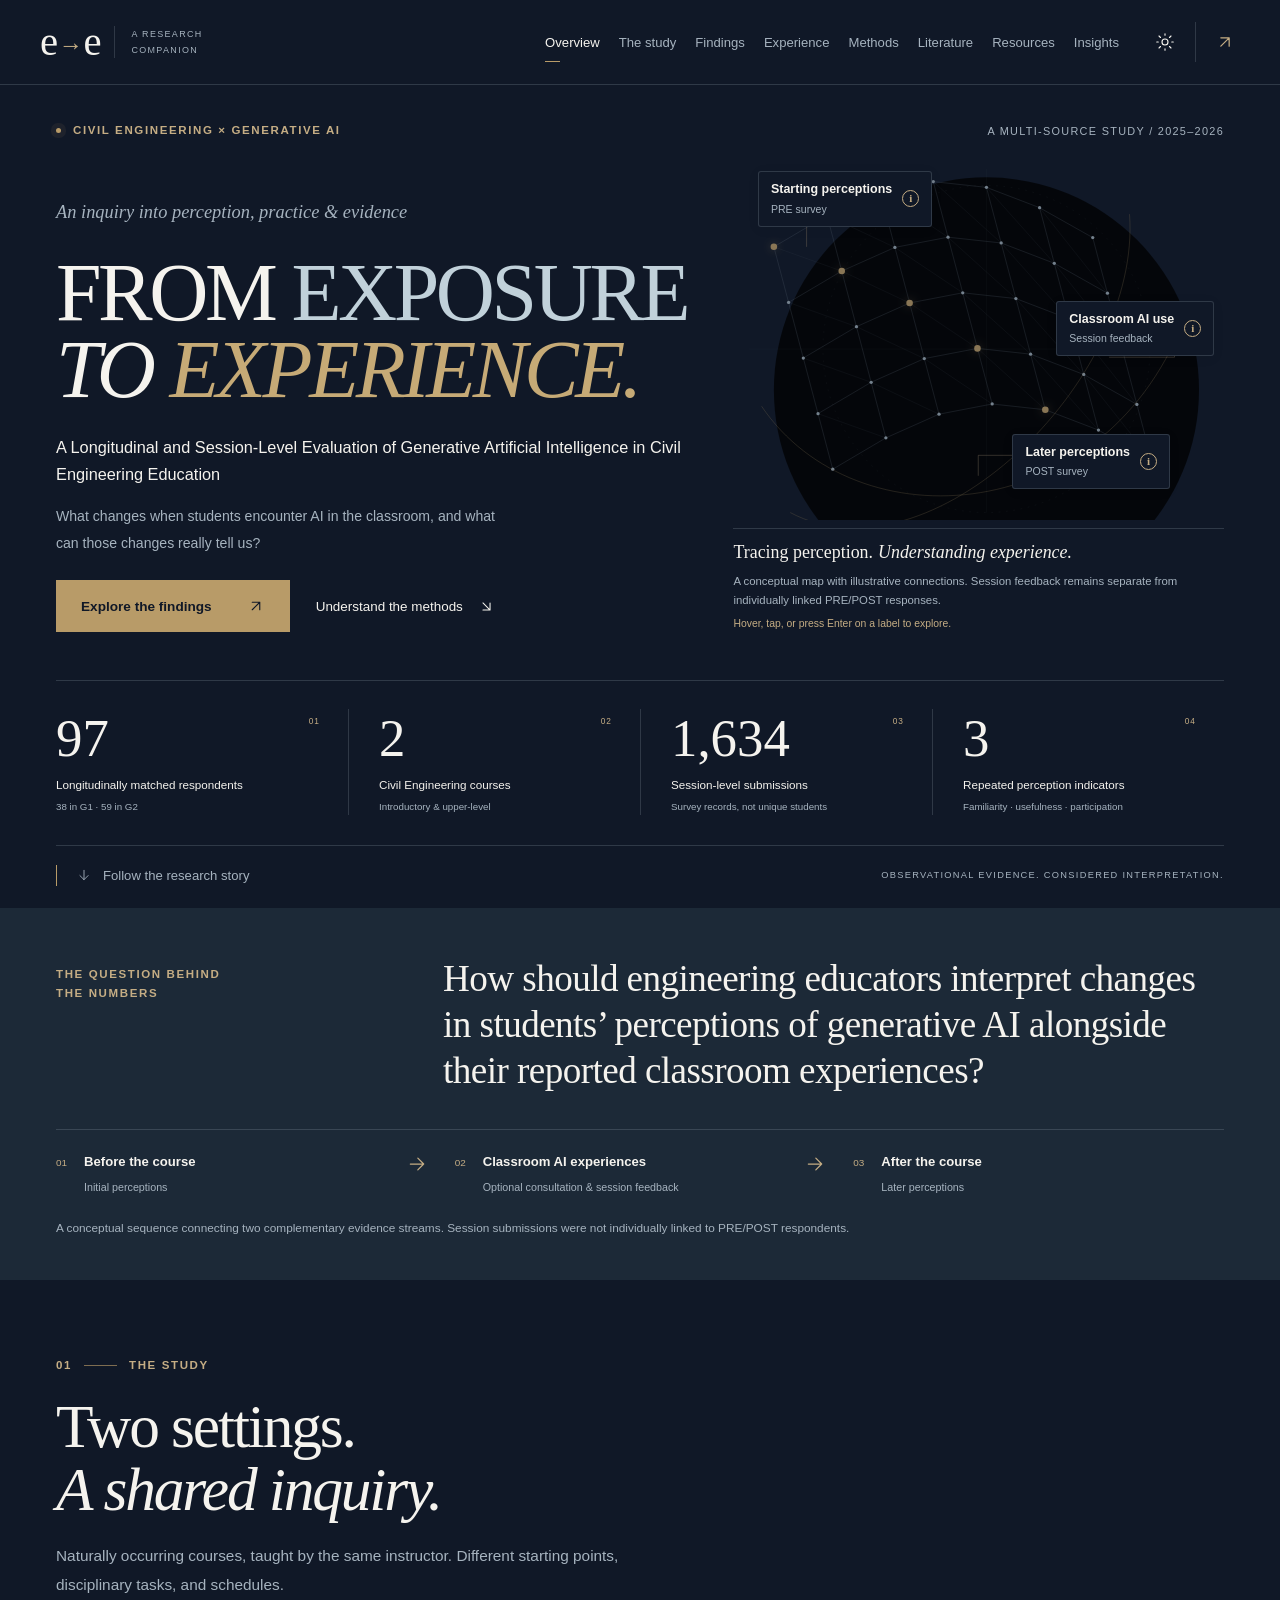
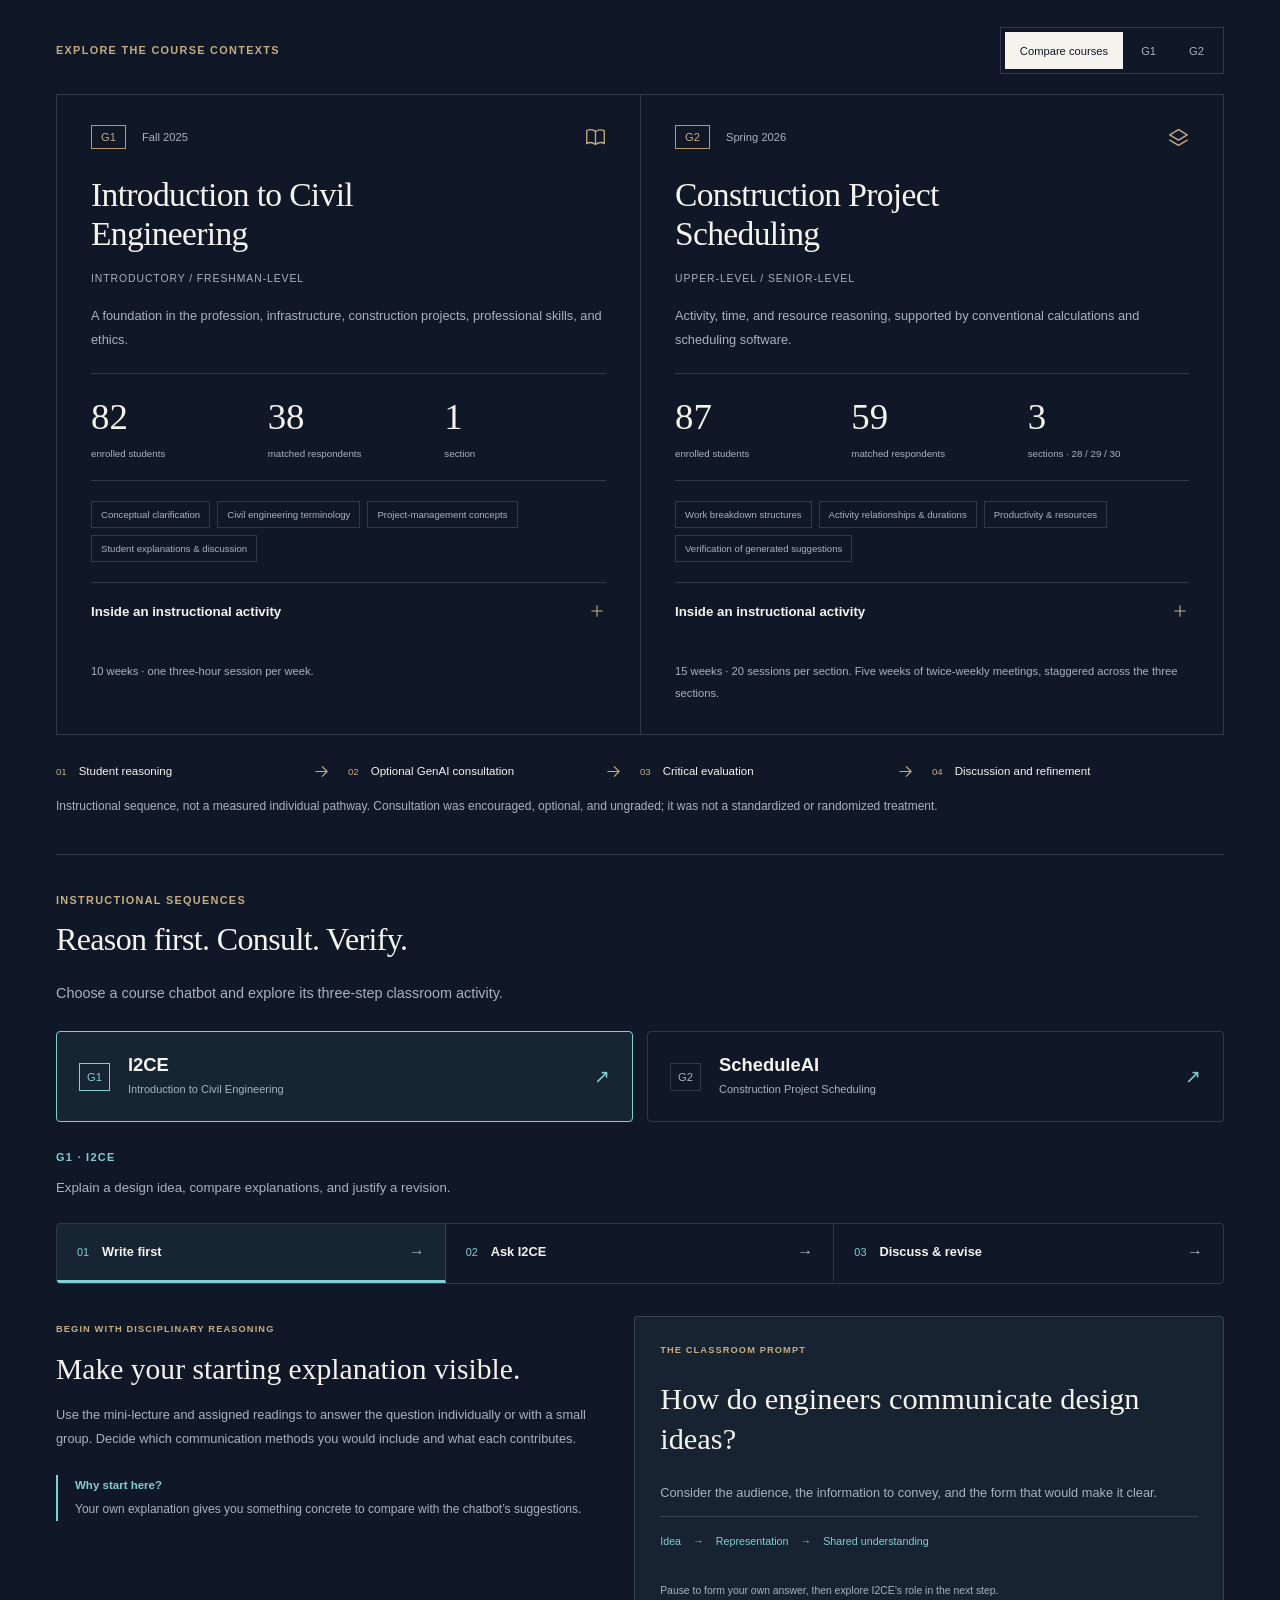
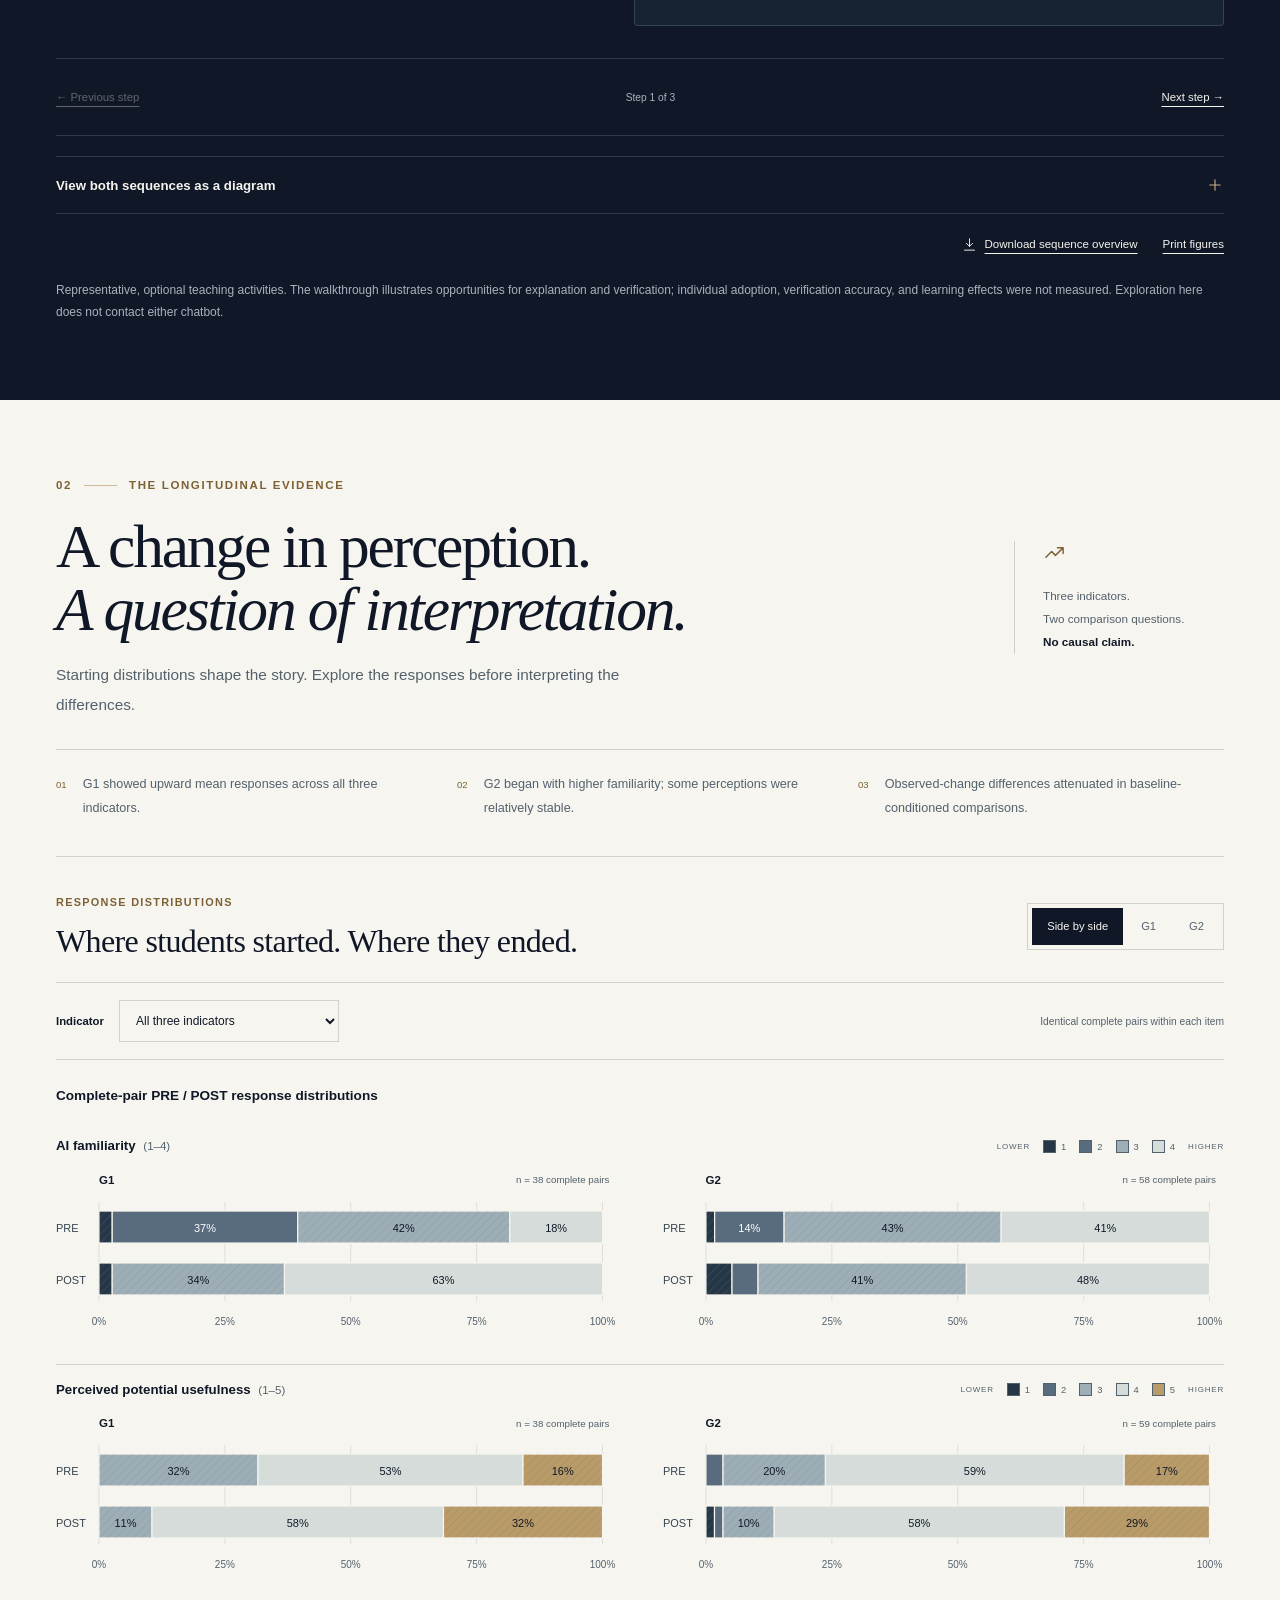
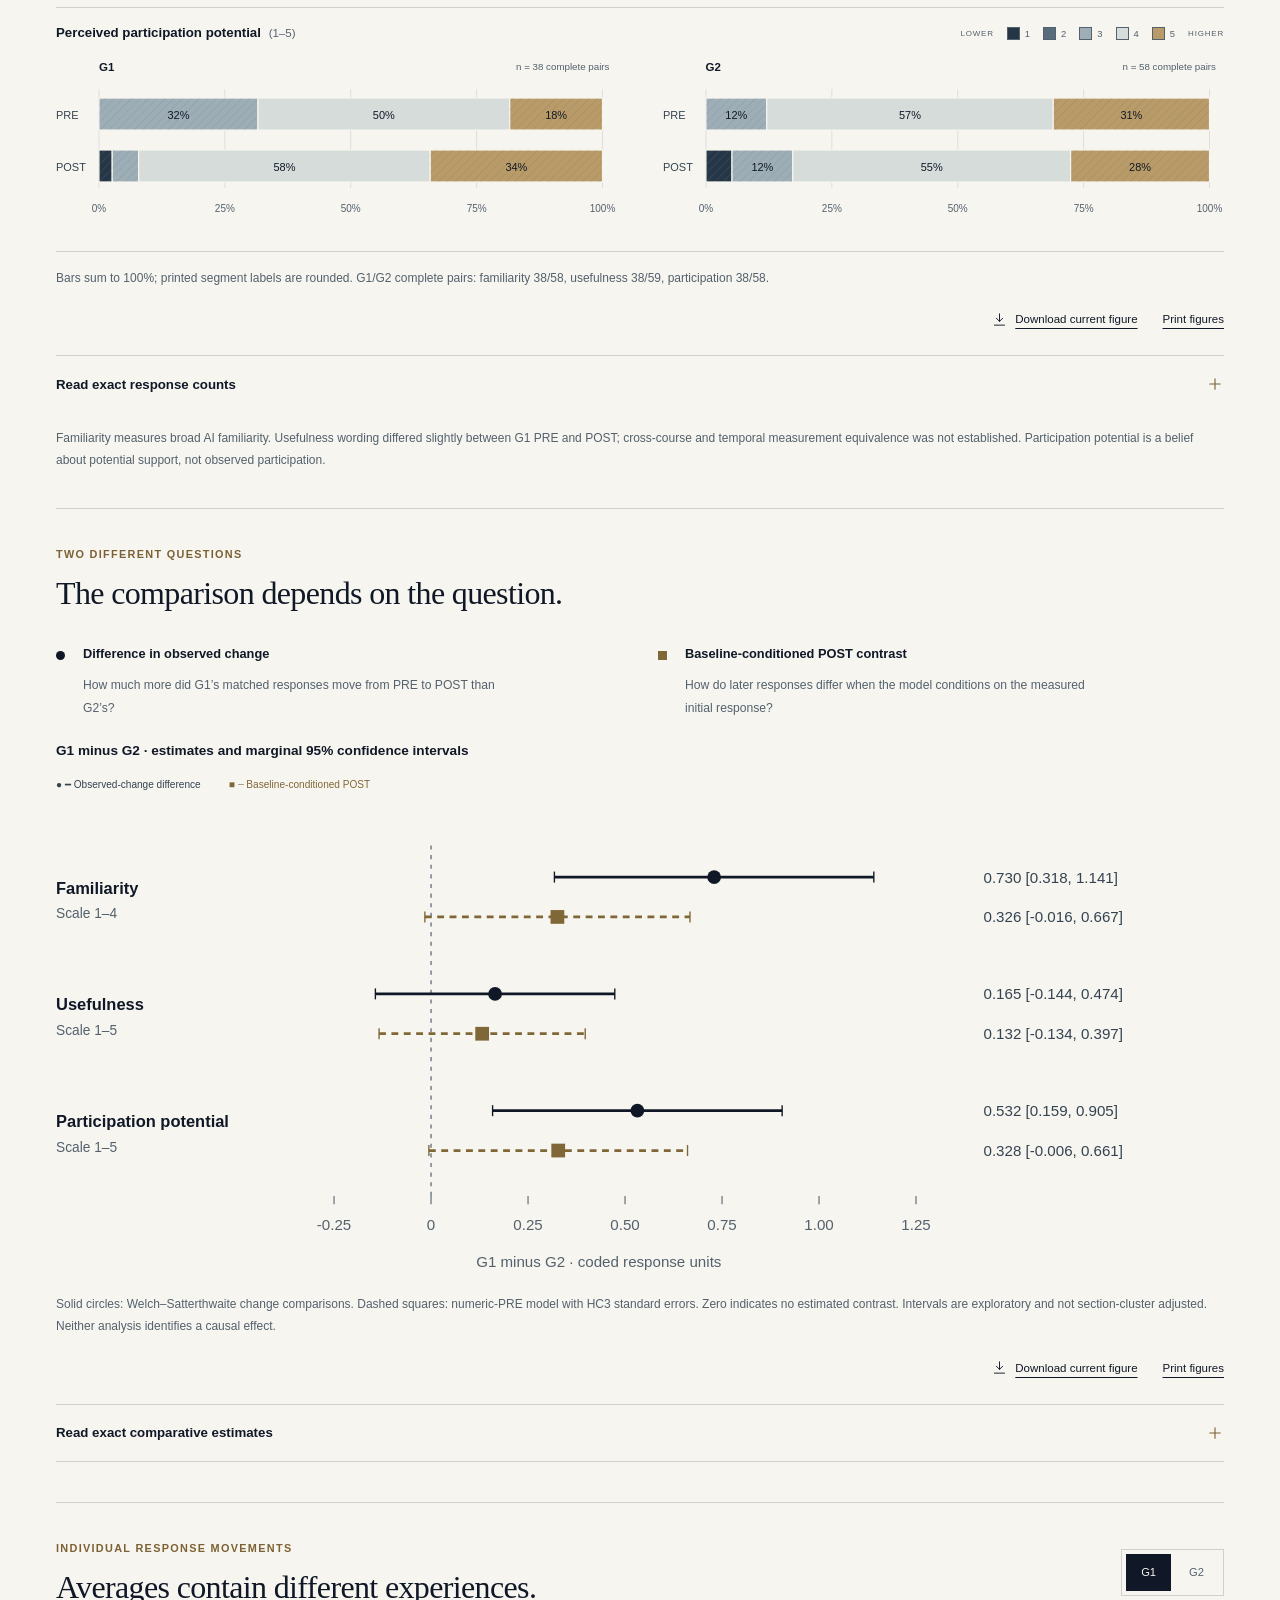
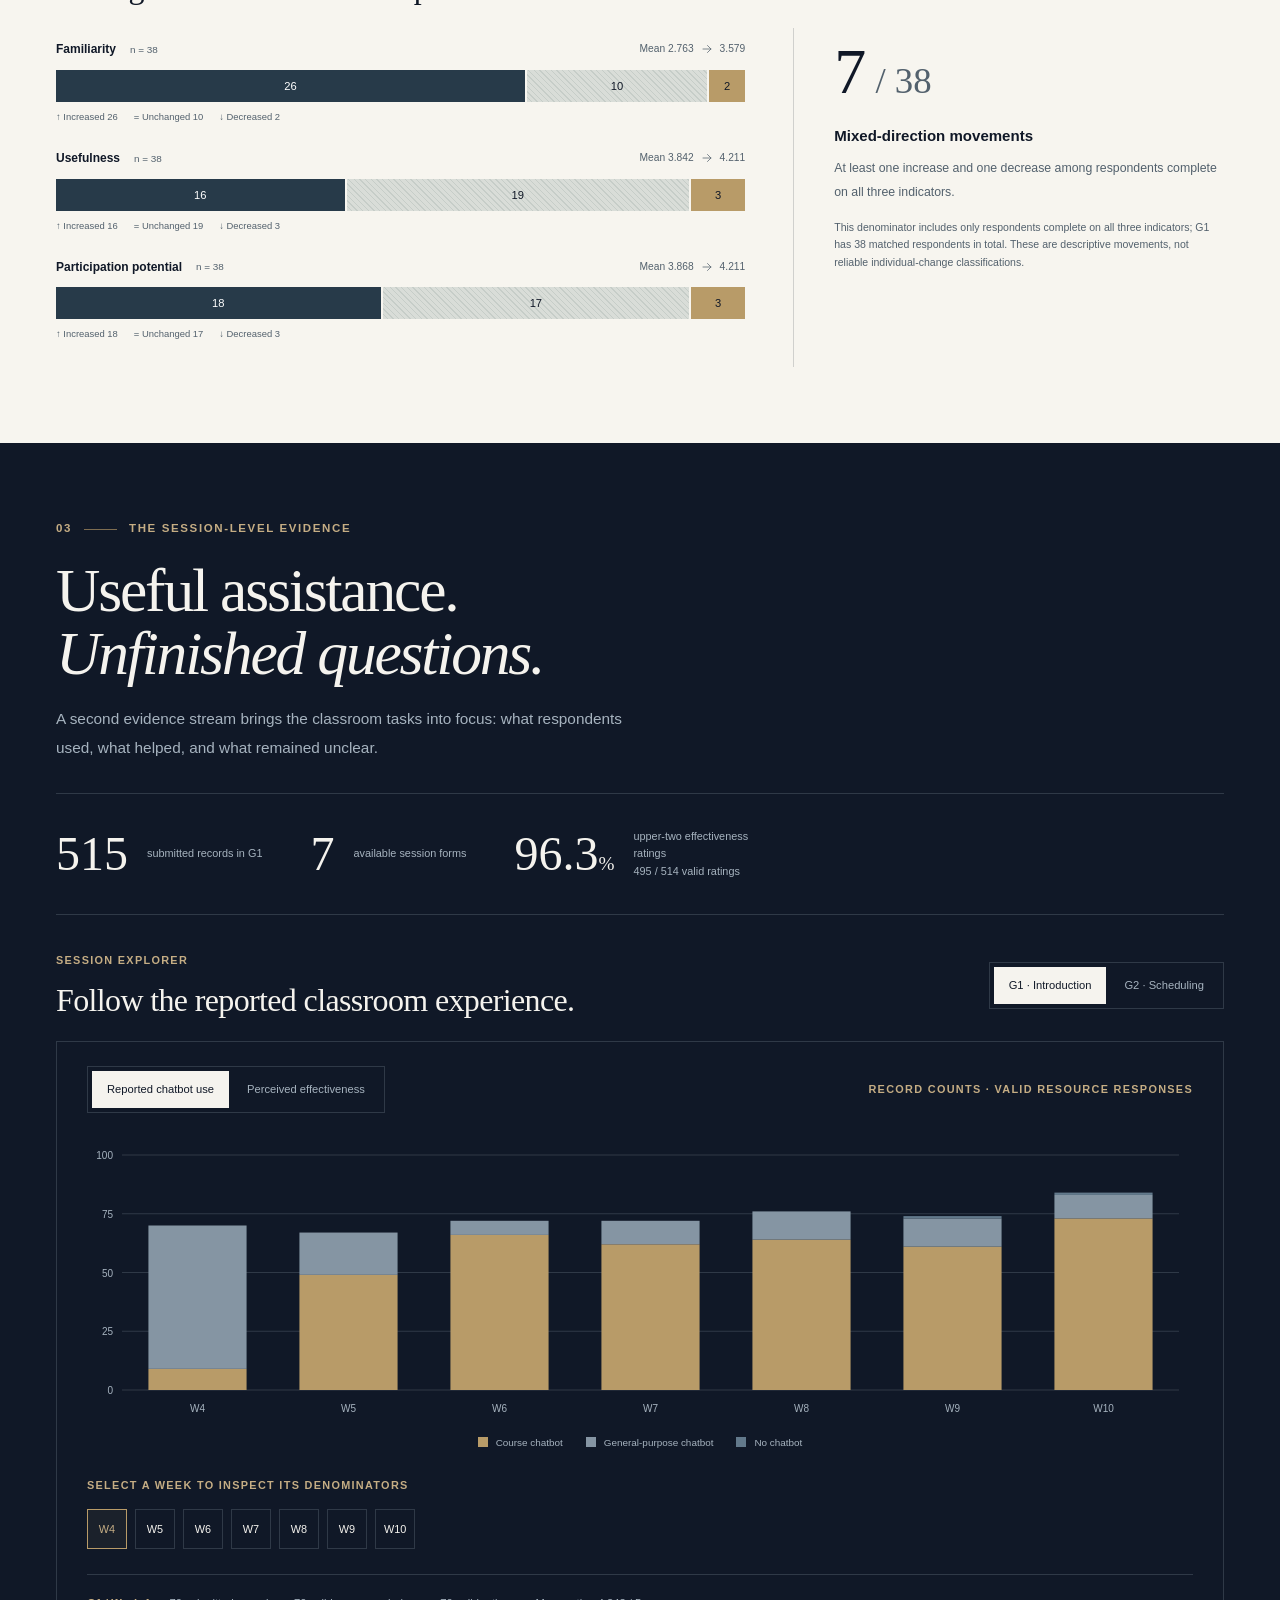
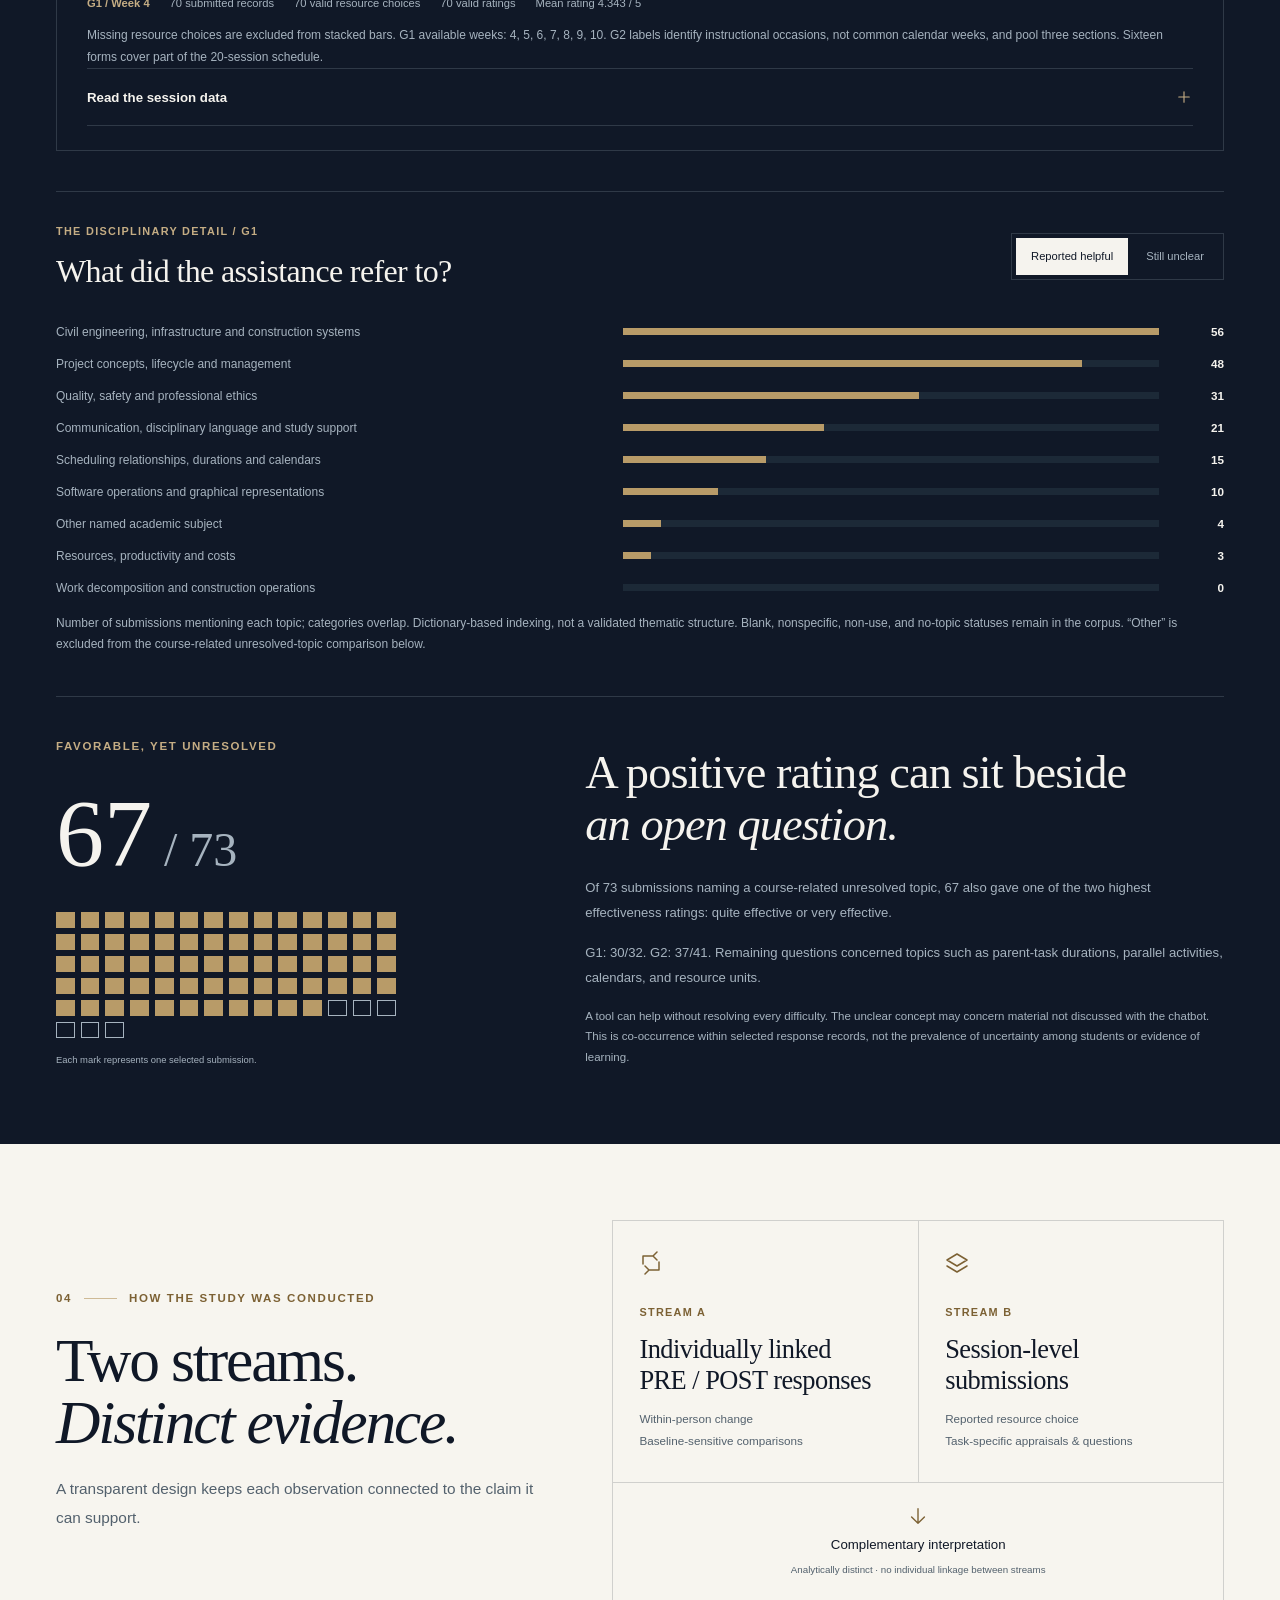
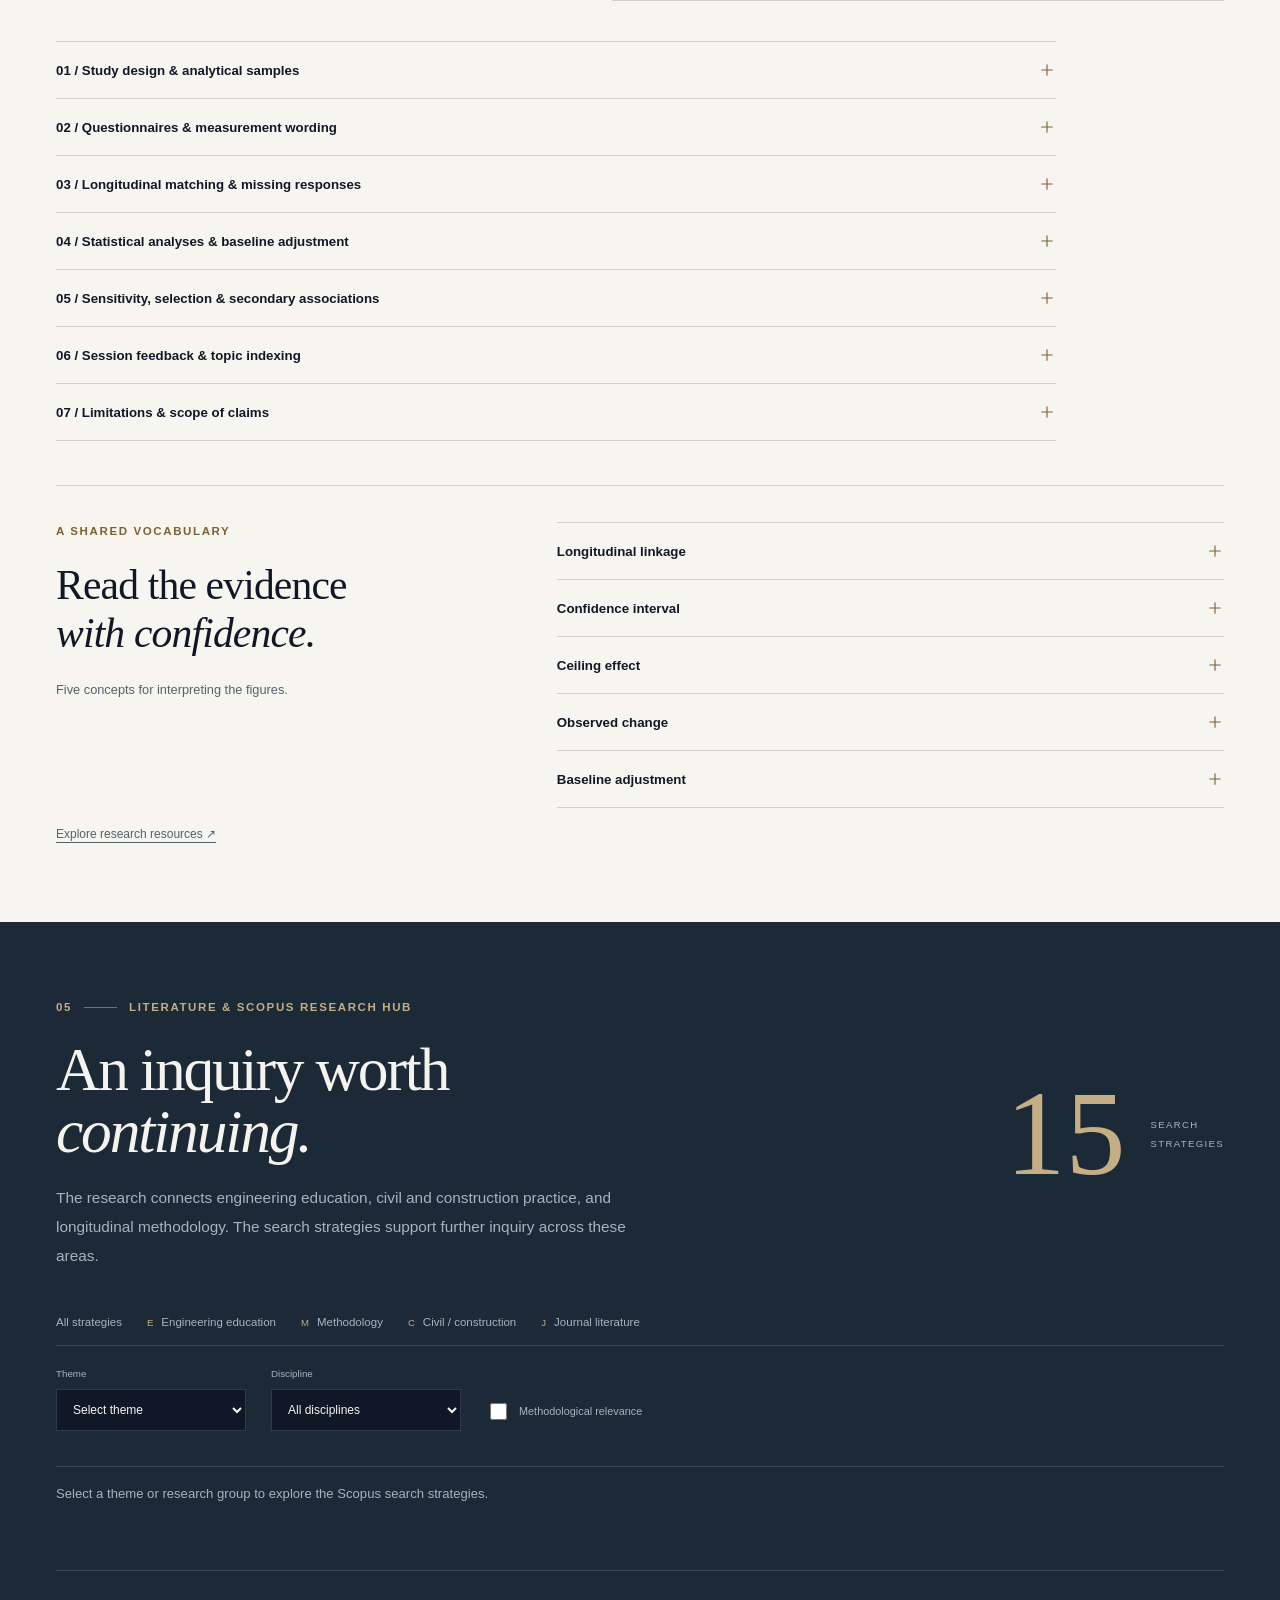
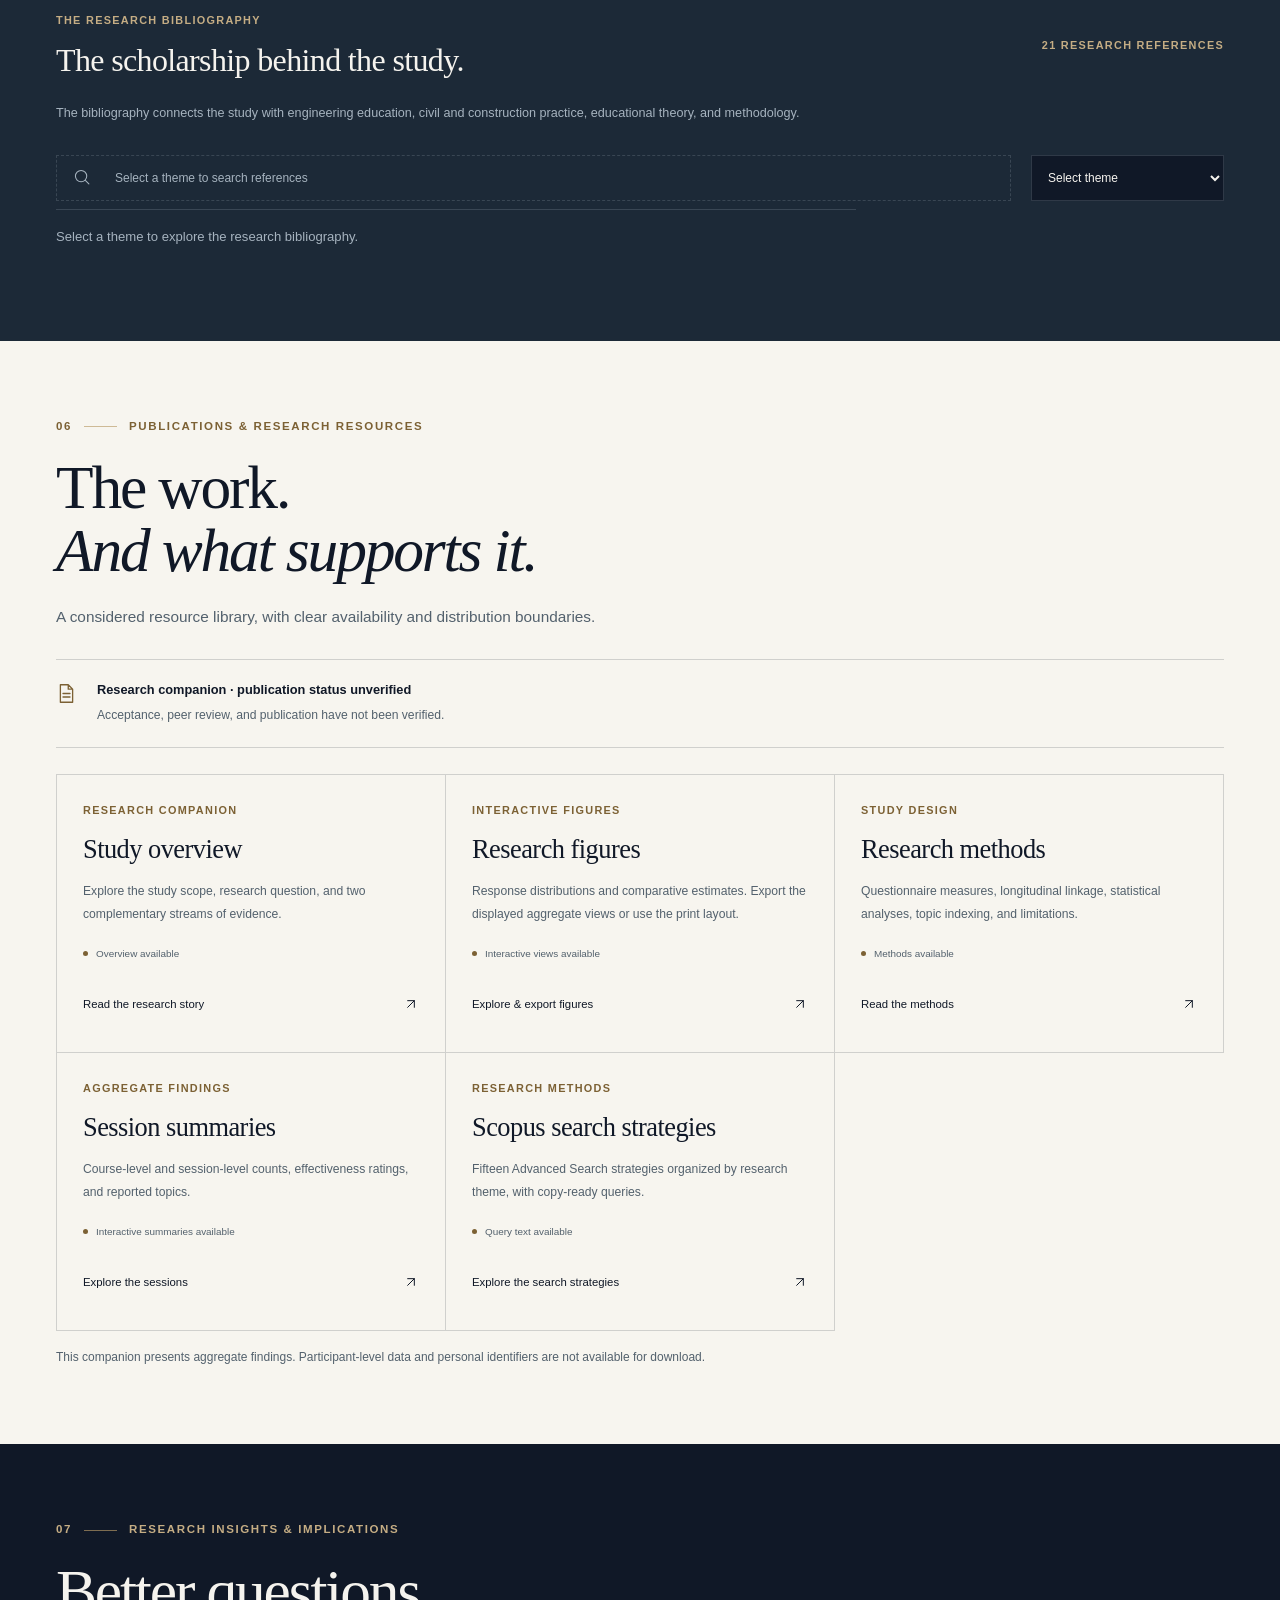
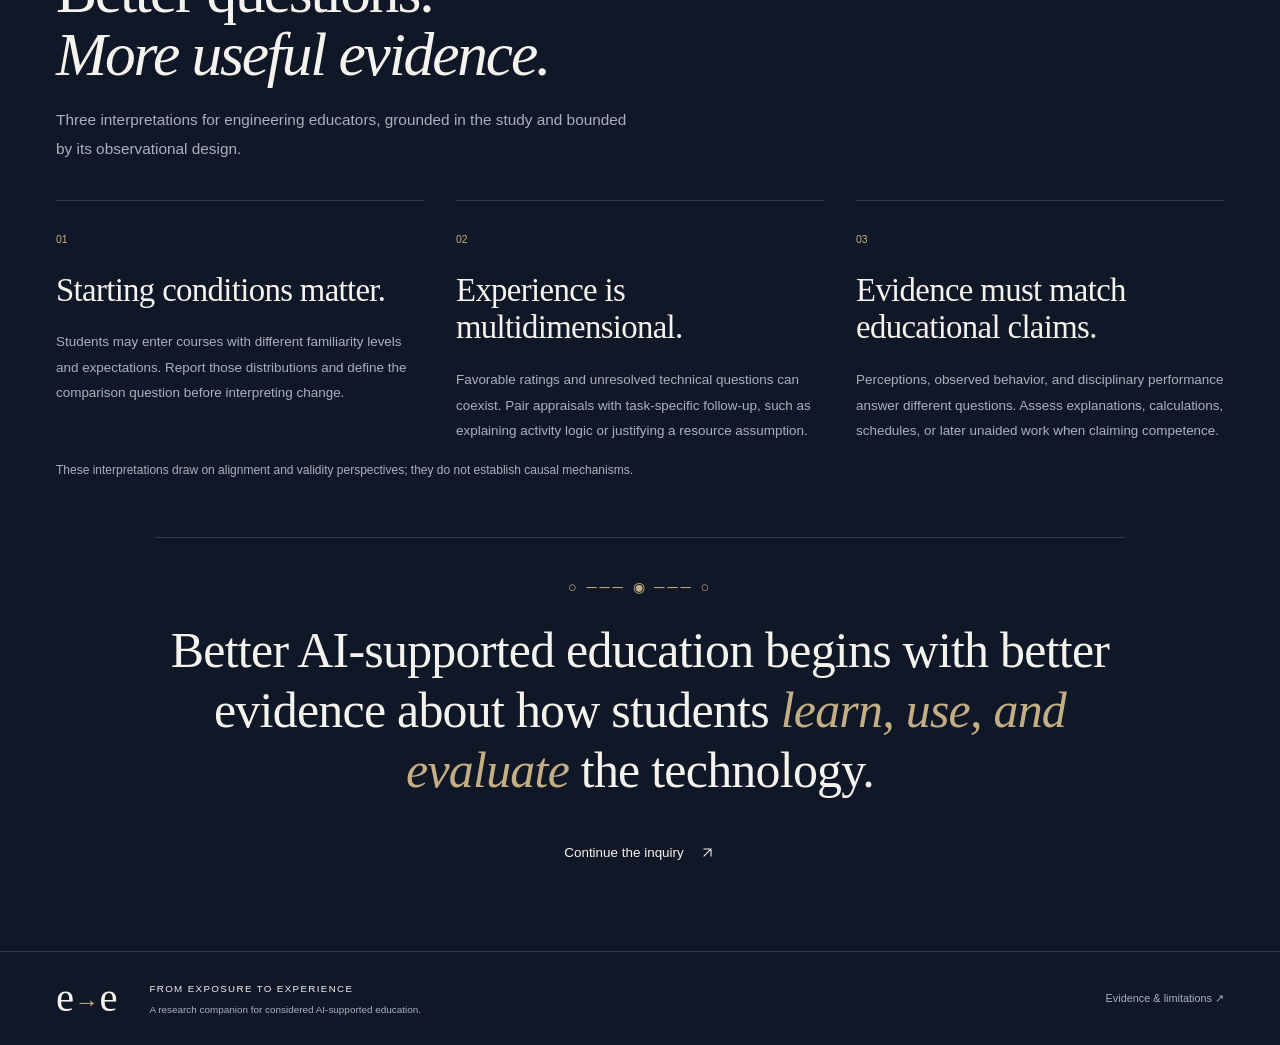
==== commit 23234123: "Create interactive course chatbot walkthroughs" ====
--- a/e2e/index.html
+++ b/e2e/index.html
@@ -1,5 +1,5 @@
 <!doctype html>
-<html lang="en" data-theme="dark"><head><meta charset="utf-8"><meta name="viewport" content="width=device-width,initial-scale=1"><meta name="theme-color" content="#101827"><meta name="description" content="Explore verified longitudinal and session-level evidence about generative AI in civil engineering education."><meta property="og:title" content="From Exposure to Experience"><meta property="og:description" content="Two courses. Two distinct evidence streams. A considered evaluation of classroom GenAI."><meta property="og:type" content="website"><title>From Exposure to Experience · Civil Engineering &amp; GenAI</title><link rel="icon" href="./favicon.svg"><link rel="stylesheet" href="./css/site.css"><script>try{document.documentElement.dataset.theme=localStorage.getItem("e2e-theme")||"dark"}catch{}</script><meta name="robots" content="index,follow"><meta name="referrer" content="strict-origin-when-cross-origin"><link rel="canonical" href="https://e2e.praiser.us/"><meta property="og:url" content="https://e2e.praiser.us/"><meta property="og:site_name" content="From Exposure to Experience"><meta property="og:image" content="https://e2e.praiser.us/images/social-card.png"><meta name="twitter:card" content="summary_large_image"><meta name="twitter:title" content="From Exposure to Experience"><meta name="twitter:description" content="Longitudinal and session-level evidence about generative AI in civil engineering education."><meta name="twitter:image" content="https://e2e.praiser.us/images/social-card.png"><link rel="icon" href="./favicon.ico" sizes="32x32"><link rel="apple-touch-icon" href="./apple-touch-icon.png"><link rel="manifest" href="./site.webmanifest"></head><body><header class="site-header"><a href="#main" class="skip-link">Skip to content</a><div class="nav-wrap"><a href="#home" class="wordmark" aria-label="Exposure to Experience home"><span class="brand-symbol">e<span>→</span>e</span><span class="brand-caption">A RESEARCH<br>COMPANION</span></a><nav id="main-links" aria-label="Main navigation" class="nav-links"><a href="#home" aria-current="location">Overview</a><a href="#study">The study</a><a href="#findings">Findings</a><a href="#experience">Experience</a><a href="#methods">Methods</a><a href="#literature">Literature</a><a href="#resources">Resources</a><a href="#insights">Insights</a></nav><div class="nav-actions"><button class="icon-button" aria-label="Switch to light mode"><svg width="18" height="18" viewBox="0 0 24 24" fill="none" stroke="currentColor" stroke-width="1.5" stroke-linecap="round" stroke-linejoin="round" aria-hidden="true"><path d="M12 8a4 4 0 1 1 0 8 4 4 0 0 1 0-8M12 1v2M12 21v2M1 12h2M21 12h2M4 4l2 2m12 12 2 2M4 20l2-2M18 6l2-2"></path></svg></button><a class="nav-explore" href="#findings" aria-label="Explore the evidence"><svg width="20" height="20" viewBox="0 0 24 24" fill="none" stroke="currentColor" stroke-width="1.5" stroke-linecap="round" stroke-linejoin="round" aria-hidden="true"><path d="M7 17 17 7M7 7h10v10"></path></svg></a><button class="icon-button menu-toggle" aria-expanded="false" aria-controls="main-links" aria-label="Open navigation"><svg width="24" height="24" viewBox="0 0 24 24" fill="none" stroke="currentColor" stroke-width="1.5" stroke-linecap="round" stroke-linejoin="round" aria-hidden="true"><path d="M4 6h16M4 12h16M4 18h16"></path></svg></button></div></div></header><main id="main" class="min-h-screen"><section id="home" class="hero"><div class="container"><div class="hero-topline"><span class="eyebrow"><span class="status-dot"></span>CIVIL ENGINEERING × GENERATIVE AI</span><span class="edition">A MULTI-SOURCE STUDY / 2025–2026</span></div><div class="hero-composition"><figure class="network-art" aria-labelledby="network-figure-title" aria-describedby="network-figure-note"><div class="network-map"><svg class="network-drawing" viewBox="0 0 600 440" fill="none" aria-hidden="true" focusable="false"><defs><radialGradient id="networkGlow"><stop stopColor="#B89B68" stopOpacity=".12"></stop><stop offset="1" stopColor="#B89B68" stopOpacity="0"></stop></radialGradient></defs><circle cx="310" cy="280" r="260" fill="url(#networkGlow)"></circle><g class="network-grid"><g><path d="M50 105L115 66.64595691166376"></path> <path d="M50 105L68 173"></path> <path d="M50 105L133 134.64595691166375" class="diagonal"></path><circle cx="50" cy="105" r="4" class="gold-node"></circle></g><g><path d="M115 66.64595691166376L180 37.682321215368276"></path> <path d="M115 66.64595691166376L133 134.64595691166375"></path> <path d="M115 66.64595691166376L198 105.68232121536828" class="diagonal"></path><circle cx="115" cy="66.64595691166376" r="2" class=""></circle></g><g><path d="M180 37.682321215368276L245 25.200401071675643"></path> <path d="M180 37.682321215368276L198 105.68232121536828"></path> <path d="M180 37.682321215368276L263 93.20040107167564" class="diagonal"></path><circle cx="180" cy="37.682321215368276" r="2" class=""></circle></g><g><path d="M245 25.200401071675643L310 32.25620585394546"></path> <path d="M245 25.200401071675643L263 93.20040107167564"></path> <path d="M245 25.200401071675643L328 100.25620585394546" class="diagonal"></path><circle cx="245" cy="25.200401071675643" r="2" class=""></circle></g><g><path d="M310 32.25620585394546L375 57.122228471683485"></path> <path d="M310 32.25620585394546L328 100.25620585394546"></path> <path d="M310 32.25620585394546L393 125.12222847168348" class="diagonal"></path><circle cx="310" cy="32.25620585394546" r="2" class=""></circle></g><g><path d="M375 57.122228471683485L440 93.71039935521063"></path> <path d="M375 57.122228471683485L393 125.12222847168348"></path> <path d="M375 57.122228471683485L458 161.71039935521063" class="diagonal"></path><circle cx="375" cy="57.122228471683485" r="2" class=""></circle></g><g> <path d="M440 93.71039935521063L458 161.71039935521063"></path> <circle cx="440" cy="93.71039935521063" r="2" class=""></circle></g><g><path d="M68 173L133 134.64595691166375"></path> <path d="M68 173L86 241"></path> <path d="M68 173L151 202.64595691166375" class="diagonal"></path><circle cx="68" cy="173" r="2" class=""></circle></g><g><path d="M133 134.64595691166375L198 105.68232121536828"></path> <path d="M133 134.64595691166375L151 202.64595691166375"></path> <path d="M133 134.64595691166375L216 173.6823212153683" class="diagonal"></path><circle cx="133" cy="134.64595691166375" r="4" class="gold-node"></circle></g><g><path d="M198 105.68232121536828L263 93.20040107167564"></path> <path d="M198 105.68232121536828L216 173.6823212153683"></path> <path d="M198 105.68232121536828L281 161.20040107167563" class="diagonal"></path><circle cx="198" cy="105.68232121536828" r="2" class=""></circle></g><g><path d="M263 93.20040107167564L328 100.25620585394546"></path> <path d="M263 93.20040107167564L281 161.20040107167563"></path> <path d="M263 93.20040107167564L346 168.25620585394546" class="diagonal"></path><circle cx="263" cy="93.20040107167564" r="2" class=""></circle></g><g><path d="M328 100.25620585394546L393 125.12222847168348"></path> <path d="M328 100.25620585394546L346 168.25620585394546"></path> <path d="M328 100.25620585394546L411 193.12222847168348" class="diagonal"></path><circle cx="328" cy="100.25620585394546" r="2" class=""></circle></g><g><path d="M393 125.12222847168348L458 161.71039935521063"></path> <path d="M393 125.12222847168348L411 193.12222847168348"></path> <path d="M393 125.12222847168348L476 229.71039935521063" class="diagonal"></path><circle cx="393" cy="125.12222847168348" r="2" class=""></circle></g><g> <path d="M458 161.71039935521063L476 229.71039935521063"></path> <circle cx="458" cy="161.71039935521063" r="2" class=""></circle></g><g><path d="M86 241L151 202.64595691166375"></path> <path d="M86 241L104 309"></path> <path d="M86 241L169 270.64595691166375" class="diagonal"></path><circle cx="86" cy="241" r="2" class=""></circle></g><g><path d="M151 202.64595691166375L216 173.6823212153683"></path> <path d="M151 202.64595691166375L169 270.64595691166375"></path> <path d="M151 202.64595691166375L234 241.6823212153683" class="diagonal"></path><circle cx="151" cy="202.64595691166375" r="2" class=""></circle></g><g><path d="M216 173.6823212153683L281 161.20040107167563"></path> <path d="M216 173.6823212153683L234 241.6823212153683"></path> <path d="M216 173.6823212153683L299 229.20040107167563" class="diagonal"></path><circle cx="216" cy="173.6823212153683" r="4" class="gold-node"></circle></g><g><path d="M281 161.20040107167563L346 168.25620585394546"></path> <path d="M281 161.20040107167563L299 229.20040107167563"></path> <path d="M281 161.20040107167563L364 236.25620585394546" class="diagonal"></path><circle cx="281" cy="161.20040107167563" r="2" class=""></circle></g><g><path d="M346 168.25620585394546L411 193.12222847168348"></path> <path d="M346 168.25620585394546L364 236.25620585394546"></path> <path d="M346 168.25620585394546L429 261.12222847168346" class="diagonal"></path><circle cx="346" cy="168.25620585394546" r="2" class=""></circle></g><g><path d="M411 193.12222847168348L476 229.71039935521063"></path> <path d="M411 193.12222847168348L429 261.12222847168346"></path> <path d="M411 193.12222847168348L494 297.7103993552106" class="diagonal"></path><circle cx="411" cy="193.12222847168348" r="2" class=""></circle></g><g> <path d="M476 229.71039935521063L494 297.7103993552106"></path> <circle cx="476" cy="229.71039935521063" r="2" class=""></circle></g><g><path d="M104 309L169 270.64595691166375"></path> <path d="M104 309L122 377"></path> <path d="M104 309L187 338.64595691166375" class="diagonal"></path><circle cx="104" cy="309" r="2" class=""></circle></g><g><path d="M169 270.64595691166375L234 241.6823212153683"></path> <path d="M169 270.64595691166375L187 338.64595691166375"></path> <path d="M169 270.64595691166375L252 309.6823212153683" class="diagonal"></path><circle cx="169" cy="270.64595691166375" r="2" class=""></circle></g><g><path d="M234 241.6823212153683L299 229.20040107167563"></path> <path d="M234 241.6823212153683L252 309.6823212153683"></path> <path d="M234 241.6823212153683L317 297.2004010716756" class="diagonal"></path><circle cx="234" cy="241.6823212153683" r="2" class=""></circle></g><g><path d="M299 229.20040107167563L364 236.25620585394546"></path> <path d="M299 229.20040107167563L317 297.2004010716756"></path> <path d="M299 229.20040107167563L382 304.25620585394546" class="diagonal"></path><circle cx="299" cy="229.20040107167563" r="4" class="gold-node"></circle></g><g><path d="M364 236.25620585394546L429 261.12222847168346"></path> <path d="M364 236.25620585394546L382 304.25620585394546"></path> <path d="M364 236.25620585394546L447 329.12222847168346" class="diagonal"></path><circle cx="364" cy="236.25620585394546" r="2" class=""></circle></g><g><path d="M429 261.12222847168346L494 297.7103993552106"></path> <path d="M429 261.12222847168346L447 329.12222847168346"></path> <path d="M429 261.12222847168346L512 365.7103993552106" class="diagonal"></path><circle cx="429" cy="261.12222847168346" r="2" class=""></circle></g><g> <path d="M494 297.7103993552106L512 365.7103993552106"></path> <circle cx="494" cy="297.7103993552106" r="2" class=""></circle></g><g><path d="M122 377L187 338.64595691166375"></path>  <circle cx="122" cy="377" r="2" class=""></circle></g><g><path d="M187 338.64595691166375L252 309.6823212153683"></path>  <circle cx="187" cy="338.64595691166375" r="2" class=""></circle></g><g><path d="M252 309.6823212153683L317 297.2004010716756"></path>  <circle cx="252" cy="309.6823212153683" r="2" class=""></circle></g><g><path d="M317 297.2004010716756L382 304.25620585394546"></path>  <circle cx="317" cy="297.2004010716756" r="2" class=""></circle></g><g><path d="M382 304.25620585394546L447 329.12222847168346"></path>  <circle cx="382" cy="304.25620585394546" r="4" class="gold-node"></circle></g><g><path d="M447 329.12222847168346L512 365.7103993552106"></path>  <circle cx="447" cy="329.12222847168346" r="2" class=""></circle></g><g>  <circle cx="512" cy="365.7103993552106" r="2" class=""></circle></g></g><path class="network-orbit" d="M35 300 C150 470 460 450 555 185 M70 430 C240 520 500 270 485 65"></path><g class="network-guides"><path d="M90 105V70H155"></path><path d="M460 240H540V205"></path><path d="M300 385V360H440"></path></g><circle cx="310" cy="230" r="200" class="draft-circle"></circle><path d="M20 230H590M310 10V430" class="draft-cross"></path></svg><details class="network-hotspot network-hotspot--starting" data-network-context="true"><summary aria-controls="network-starting-context"><span>Starting perceptions</span><small>PRE survey</small><span class="network-info" aria-hidden="true">i</span></summary><div class="network-context" id="network-starting-context" role="note"><h3>Where students started</h3><p>Before the course, respondents rated AI familiarity, potential usefulness, and participation potential. These starting distributions put later changes in context.</p><a href="#findings">Explore PRE/POST distributions <span aria-hidden="true">↗</span></a></div></details><details class="network-hotspot network-hotspot--classroom" data-network-context="true"><summary aria-controls="network-classroom-context"><span>Classroom AI use</span><small>Session feedback</small><span class="network-info" aria-hidden="true">i</span></summary><div class="network-context" id="network-classroom-context" role="note"><h3>What happened during instruction</h3><p>Optional AI consultation accompanied students&#39; own reasoning, calculations, and discussion. The session explorer summarizes 1,634 feedback records about use, helpful tasks, and remaining questions.</p><p class="network-context-note">These submissions were not linked to individual PRE/POST respondents.</p><a href="#experience">Explore session experiences <span aria-hidden="true">↗</span></a></div></details><details class="network-hotspot network-hotspot--later" data-network-context="true"><summary aria-controls="network-later-context"><span>Later perceptions</span><small>POST survey</small><span class="network-info" aria-hidden="true">i</span></summary><div class="network-context" id="network-later-context" role="note"><h3>How reported perceptions moved</h3><p>Matched PRE/POST responses describe changes in the same respondents&#39; appraisals. The findings distinguish observed change from baseline-conditioned POST comparisons.</p><p class="network-context-note">Neither comparison establishes a causal effect of GenAI.</p><a href="#findings">Explore changes and comparisons <span aria-hidden="true">↗</span></a></div></details></div><figcaption class="network-caption"><span class="network-theme" id="network-figure-title">Tracing perception. <em>Understanding experience.</em></span><p id="network-figure-note">A conceptual map with illustrative connections. Session feedback remains separate from individually linked PRE/POST responses.</p><span class="network-interaction-hint">Hover, tap, or press Enter on a label to explore.</span></figcaption></figure><div class="hero-copy"><p class="hero-pretitle">An inquiry into perception, practice &amp; evidence</p><h1 aria-label="From Exposure to Experience"><span class="title-line">FROM <span class="title-exposure">EXPOSURE</span></span><br><span class="title-line title-second-line">TO <span class="title-experience">EXPERIENCE</span><span class="title-period">.</span></span></h1><p class="hero-subtitle">A Longitudinal and Session-Level Evaluation of Generative Artificial Intelligence in Civil Engineering Education</p><p class="hero-description">What changes when students encounter AI in the classroom, and what can those changes really tell us?</p><div class="hero-ctas"><a href="#findings" class="button primary">Explore the findings<svg width="18" height="18" viewBox="0 0 24 24" fill="none" stroke="currentColor" stroke-width="1.5" stroke-linecap="round" stroke-linejoin="round" aria-hidden="true"><path d="M7 17 17 7M7 7h10v10"></path></svg></a><a href="#methods" class="inline-link">Understand the methods<svg width="17" height="17" viewBox="0 0 24 24" fill="none" stroke="currentColor" stroke-width="1.5" stroke-linecap="round" stroke-linejoin="round" aria-hidden="true"><path d="M7 7 17 17M7 17h10V7"></path></svg></a></div></div></div><div class="study-stats"><div class="stat"><span class="stat-index">01</span><strong>97</strong><span>Longitudinally matched respondents</span><small>38 in G1 · 59 in G2</small></div><div class="stat"><span class="stat-index">02</span><strong>2</strong><span>Civil Engineering courses</span><small>Introductory &amp; upper-level</small></div><div class="stat"><span class="stat-index">03</span><strong>1,634</strong><span>Session-level submissions</span><small>Survey records, not unique students</small></div><div class="stat"><span class="stat-index">04</span><strong>3</strong><span>Repeated perception indicators</span><small>Familiarity · usefulness · participation</small></div></div><div class="hero-bottom"><a href="#research-question"><span class="scroll-line"></span><svg width="14" height="14" viewBox="0 0 24 24" fill="none" stroke="currentColor" stroke-width="1.5" stroke-linecap="round" stroke-linejoin="round" aria-hidden="true"><path d="M12 4v16m-7-7 7 7 7-7"></path></svg>Follow the research story</a><span>OBSERVATIONAL EVIDENCE. CONSIDERED INTERPRETATION.</span></div></div></section><section class="story-section" id="research-question"><div class="container"><div class=""><div class="story-layout"><span class="eyebrow">THE QUESTION BEHIND THE NUMBERS</span><blockquote>How should engineering educators interpret changes in students’ perceptions of generative AI alongside their reported classroom experiences?</blockquote></div><div class="story-sequence"><div class="sequence-step"><span>01</span><div><h3>Before the course</h3><p>Initial perceptions</p></div><svg width="20" height="20" viewBox="0 0 24 24" fill="none" stroke="currentColor" stroke-width="1.5" stroke-linecap="round" stroke-linejoin="round" aria-hidden="true"><path d="M4 12h16m-7-7 7 7-7 7"></path></svg></div><div class="sequence-step"><span>02</span><div><h3>Classroom AI experiences</h3><p>Optional consultation &amp; session feedback</p></div><svg width="20" height="20" viewBox="0 0 24 24" fill="none" stroke="currentColor" stroke-width="1.5" stroke-linecap="round" stroke-linejoin="round" aria-hidden="true"><path d="M4 12h16m-7-7 7 7-7 7"></path></svg></div><div class="sequence-step"><span>03</span><div><h3>After the course</h3><p>Later perceptions</p></div></div></div><p class="story-note">A conceptual sequence connecting two complementary evidence streams. Session submissions were not individually linked to PRE/POST respondents.</p></div></div></section><section id="study" class="section study-section"><div class="container"><div class=""><div class="section-heading"><div class="eyebrow"><span>01</span><span class="fine-line"></span>THE STUDY</div><h2>Two settings.<br><em>A shared inquiry.</em></h2><p class="section-intro">Naturally occurring courses, taught by the same instructor. Different starting points, disciplinary tasks, and schedules.</p></div><div class="section-toolbar"><span class="micro-label">EXPLORE THE COURSE CONTEXTS</span><div class="segmented" role="group" aria-label="Course comparison"><button type="button" aria-pressed="true">Compare courses</button><button type="button" aria-pressed="false">G1</button><button type="button" aria-pressed="false">G2</button></div></div><div class="course-grid "><article class="course-panel"><div class="course-meta"><span class="course-badge">G1</span><span>Fall 2025</span><svg width="21" height="21" viewBox="0 0 24 24" fill="none" stroke="currentColor" stroke-width="1.5" stroke-linecap="round" stroke-linejoin="round" aria-hidden="true"><path d="M12 5v15M12 5C8 2 4 3 2 4v15c3-2 6-2 10 1 4-3 7-3 10-1V4c-3-1-6-2-10 1"></path></svg></div><h3>Introduction to Civil Engineering</h3><p class="course-level">Introductory / freshman-level</p><p>A foundation in the profession, infrastructure, construction projects, professional skills, and ethics.</p><div class="course-numbers"><div><strong>82</strong><span>enrolled students</span></div><div><strong>38</strong><span>matched respondents</span></div><div><strong>1</strong><span>section</span></div></div><div class="topic-tags"><span>Conceptual clarification</span><span>Civil engineering terminology</span><span>Project-management concepts</span><span>Student explanations &amp; discussion</span></div><details class="disclosure"><summary>Inside an instructional activity<svg width="18" height="18" viewBox="0 0 24 24" fill="none" stroke="currentColor" stroke-width="1.5" stroke-linecap="round" stroke-linejoin="round" aria-hidden="true"><path d="M12 5v14M5 12h14"></path></svg></summary><div class="disclosure-body">Students first answered “How do engineers communicate design ideas?” using the mini-lecture and readings. They could consult I2CE for course-grounded explanations, identify missing communication modes, and justify revisions in peer and class discussion. Initial and revised explanations were not collected as performance assessments.</div></details><p class="course-schedule">10 weeks · one three-hour session per week.</p></article><article class="course-panel"><div class="course-meta"><span class="course-badge">G2</span><span>Spring 2026</span><svg width="21" height="21" viewBox="0 0 24 24" fill="none" stroke="currentColor" stroke-width="1.5" stroke-linecap="round" stroke-linejoin="round" aria-hidden="true"><path d="m12 3 10 6-10 6L2 9Zm-10 12 10 6 10-6M2 15l10 6 10-6"></path></svg></div><h3>Construction Project Scheduling</h3><p class="course-level">Upper-level / senior-level</p><p>Activity, time, and resource reasoning, supported by conventional calculations and scheduling software.</p><div class="course-numbers"><div><strong>87</strong><span>enrolled students</span></div><div><strong>59</strong><span>matched respondents</span></div><div><strong>3</strong><span>sections · 28 / 29 / 30</span></div></div><div class="topic-tags"><span>Work breakdown structures</span><span>Activity relationships &amp; durations</span><span>Productivity &amp; resources</span><span>Verification of generated suggestions</span></div><details class="disclosure"><summary>Inside an instructional activity<svg width="18" height="18" viewBox="0 0 24 24" fill="none" stroke="currentColor" stroke-width="1.5" stroke-linecap="round" stroke-linejoin="round" aria-hidden="true"><path d="M12 5v14M5 12h14"></path></svg></summary><div class="disclosure-body">Students developed a two-story townhouse activity list or WBS and checked formwork, reinforcing steel, and concrete work. For 1,000 m² of formwork and 20 workers, the worksheet rate of 6 m² per worker-day gives 8.33 working days, rounded up to nine. An illustrative ScheduleAI suggestion uses 7 m² per worker-day and gives 7.14 days, rounded up to eight. Students could verify the productivity assumption before revising the schedule; individual completion and verification accuracy were not measured.</div></details><p class="course-schedule">15 weeks · 20 sessions per section. Five weeks of twice-weekly meetings, staggered across the three sections.</p></article></div><div class="process-strip"><div><span class="process-number">01</span><span>Student reasoning</span><svg width="17" height="17" viewBox="0 0 24 24" fill="none" stroke="currentColor" stroke-width="1.5" stroke-linecap="round" stroke-linejoin="round" aria-hidden="true"><path d="M4 12h16m-7-7 7 7-7 7"></path></svg></div><div><span class="process-number">02</span><span>Optional GenAI consultation</span><svg width="17" height="17" viewBox="0 0 24 24" fill="none" stroke="currentColor" stroke-width="1.5" stroke-linecap="round" stroke-linejoin="round" aria-hidden="true"><path d="M4 12h16m-7-7 7 7-7 7"></path></svg></div><div><span class="process-number">03</span><span>Critical evaluation</span><svg width="17" height="17" viewBox="0 0 24 24" fill="none" stroke="currentColor" stroke-width="1.5" stroke-linecap="round" stroke-linejoin="round" aria-hidden="true"><path d="M4 12h16m-7-7 7 7-7 7"></path></svg></div><div><span class="process-number">04</span><span>Discussion and refinement</span></div></div><p class="source-note">Instructional sequence, not a measured individual pathway. Consultation was encouraged, optional, and ungraded; it was not a standardized or randomized treatment.</p><div class="figure-block instructional-sequences"><div class="figure-header"><div><span class="micro-label">FIGURE 02 / INSTRUCTIONAL SEQUENCES</span><h3>Reason first. Consult. Verify.</h3></div></div><figure id="figure-instructional-sequences" class="export-figure" aria-labelledby="instructional-caption"><div class="instructional-scroll" role="region" aria-label="Instructional sequence diagram; scroll horizontally on small screens" tabindex="0"><img src="./images/instructional-sequences.svg" width="673" height="445" loading="lazy" alt="Two three-step sequences. G1: write an explanation of design communication, ask I2CE, then discuss and revise. G2: calculate nine formwork days with the worksheet rate, compare an illustrative eight-day ScheduleAI suggestion using a different rate, then verify assumptions before revising."></div><figcaption id="instructional-caption"><strong>Figure 2. Representative I2CE and ScheduleAI instructional sequences in the two courses.</strong> Students begin with disciplinary work, optionally consult a course chatbot, and evaluate whether a revision is justified.</figcaption></figure><div class="figure-tools" data-figure-name="instructional-sequences" data-no-export="true"><button class="text-button"><svg width="15" height="15" viewBox="0 0 24 24" fill="none" stroke="currentColor" stroke-width="1.5" stroke-linecap="round" stroke-linejoin="round" aria-hidden="true"><path d="M12 3v12m-5-5 5 5 5-5M4 21h16"></path></svg>Download current figure</button><button class="text-button">Print figures</button></div><details class="disclosure"><summary>Read the instructional sequences<svg width="18" height="18" viewBox="0 0 24 24" fill="none" stroke="currentColor" stroke-width="1.5" stroke-linecap="round" stroke-linejoin="round" aria-hidden="true"><path d="M12 5v14M5 12h14"></path></svg></summary><div class="disclosure-body"><div class="instructional-transcript"><div><h4>A · G1 / Explain design communication</h4><ol><li><strong>Write first.</strong> Answer “How do engineers communicate design ideas?” using the lecture and assigned readings before consulting AI.</li><li><strong>Ask I2CE.</strong> Review optional course-grounded explanations about sketches, drawings, models, reports, presentations, and related communication methods.</li><li><strong>Discuss and revise.</strong> Identify missing modes or distinctions, refine the explanation, and justify the changes.</li></ol></div><div><h4>B · G2 / Verify a formwork duration</h4><ol><li><strong>Calculate.</strong> For 1,000 m² and 20 workers, the worksheet specifies 6 m² per worker-day: 1,000 ÷ (20 × 6) = 8.33 working days, rounded up to nine.</li><li><strong>Ask ScheduleAI.</strong> An illustrative suggestion instead uses 7 m² per worker-day: 1,000 ÷ (20 × 7) = 7.14 working days, rounded up to eight.</li><li><strong>Verify and revise.</strong> Check the productivity rate, crew, calendar, and predecessor logic. Establish whether the higher rate is justified before accepting the shorter schedule.</li></ol></div></div></div></details><p class="source-note">Both calculations follow their respective productivity assumptions; the shorter suggestion is not necessarily correct. These were optional, formative instructional opportunities, not measured student performance. Individual adoption of the steps, verification accuracy, and causal effects were not assessed. WBS = work breakdown structure.</p></div></div></div></section><section id="findings" class="section findings-section light-section"><div class="container"><div class=""><div class="findings-heading"><div class="section-heading"><div class="eyebrow"><span>02</span><span class="fine-line"></span>THE LONGITUDINAL EVIDENCE</div><h2>A change in perception.<br><em>A question of interpretation.</em></h2><p class="section-intro">Starting distributions shape the story. Explore the responses before interpreting the differences.</p></div><div class="margin-note"><svg width="23" height="23" viewBox="0 0 24 24" fill="none" stroke="currentColor" stroke-width="1.5" stroke-linecap="round" stroke-linejoin="round" aria-hidden="true"><path d="m3 17 6-6 4 4L21 7M15 7h6v6"></path></svg><p>Three indicators.<br>Two comparison questions.<br><strong>No causal claim.</strong></p></div></div><div class="editorial-findings"><p><span>01</span>G1 showed upward mean responses across all three indicators.</p><p><span>02</span>G2 began with higher familiarity; some perceptions were relatively stable.</p><p><span>03</span>Observed-change differences attenuated in baseline-conditioned comparisons.</p></div></div><div class="figure-block"><div class="figure-header"><div><span class="micro-label">FIGURE 01 / RESPONSE DISTRIBUTIONS</span><h3>Where students started. Where they ended.</h3></div><div class="segmented" role="group" aria-label="Distribution course filter"><button type="button" aria-pressed="true">Side by side</button><button type="button" aria-pressed="false">G1</button><button type="button" aria-pressed="false">G2</button></div></div><div class="outcome-filter"><label for="outcome-select">Indicator</label><select id="outcome-select" data-action="outcome" value="all"><option value="all">All three indicators</option><option value="familiarity">AI familiarity</option><option value="usefulness">Perceived potential usefulness</option><option value="participation">Perceived participation potential</option></select><span>Identical complete pairs within each item</span></div><div id="figure-distributions" data-course="both" data-indicator="all" class="export-figure"><h4 class="export-title">Complete-pair PRE / POST response distributions</h4><div class="distribution-row"><div class="distribution-title"><h4>AI familiarity <small>(1–4)</small></h4><div class="chart-legend" aria-label="Response category legend"><span>LOWER</span><span class="legend-item"><i style="background:#253747"></i>1</span><span class="legend-item"><i style="background:#596c7d"></i>2</span><span class="legend-item"><i style="background:#9eaeb7"></i>3</span><span class="legend-item"><i style="background:#d5dcd9"></i>4</span><span>HIGHER</span></div></div><div class="distribution-grid "><div class="distribution-small"><div class="chart-course-label"><strong>G1</strong><span>n = 38 complete pairs</span></div><div class="distribution-canvas" data-native-distribution data-course="G1" data-item="familiarity"><svg xmlns="http://www.w3.org/2000/svg" viewBox="0 0 500 145" width="100%" height="145" role="img" aria-label="G1 AI familiarity PRE and POST distributions. Exact counts follow in the data table."><g font-family="Arial,sans-serif" font-size="10"><line x1="43" y1="9" x2="43" y2="108" stroke="#101827" stroke-opacity=".10"/><text x="43" y="132" fill="#53616d" text-anchor="middle">0%</text><line x1="153.5" y1="9" x2="153.5" y2="108" stroke="#101827" stroke-opacity=".10"/><text x="153.5" y="132" fill="#53616d" text-anchor="middle">25%</text><line x1="264" y1="9" x2="264" y2="108" stroke="#101827" stroke-opacity=".10"/><text x="264" y="132" fill="#53616d" text-anchor="middle">50%</text><line x1="374.5" y1="9" x2="374.5" y2="108" stroke="#101827" stroke-opacity=".10"/><text x="374.5" y="132" fill="#53616d" text-anchor="middle">75%</text><line x1="485" y1="9" x2="485" y2="108" stroke="#101827" stroke-opacity=".10"/><text x="485" y="132" fill="#53616d" text-anchor="middle">100%</text><text x="0" y="39" fill="#344352" font-size="11">PRE</text><g tabindex="0" data-tooltip="G1 PRE · Familiarity
+<html lang="en" data-theme="dark"><head><meta charset="utf-8"><meta name="viewport" content="width=device-width,initial-scale=1"><meta name="theme-color" content="#101827"><meta name="description" content="Explore verified longitudinal and session-level evidence about generative AI in civil engineering education."><meta property="og:title" content="From Exposure to Experience"><meta property="og:description" content="Two courses. Two distinct evidence streams. A considered evaluation of classroom GenAI."><meta property="og:type" content="website"><title>From Exposure to Experience · Civil Engineering &amp; GenAI</title><link rel="icon" href="./favicon.svg"><link rel="stylesheet" href="./css/site.css"><script>try{document.documentElement.dataset.theme=localStorage.getItem("e2e-theme")||"dark"}catch{}</script><meta name="robots" content="index,follow"><meta name="referrer" content="strict-origin-when-cross-origin"><link rel="canonical" href="https://e2e.praiser.us/"><meta property="og:url" content="https://e2e.praiser.us/"><meta property="og:site_name" content="From Exposure to Experience"><meta property="og:image" content="https://e2e.praiser.us/images/social-card.png"><meta name="twitter:card" content="summary_large_image"><meta name="twitter:title" content="From Exposure to Experience"><meta name="twitter:description" content="Longitudinal and session-level evidence about generative AI in civil engineering education."><meta name="twitter:image" content="https://e2e.praiser.us/images/social-card.png"><link rel="icon" href="./favicon.ico" sizes="32x32"><link rel="apple-touch-icon" href="./apple-touch-icon.png"><link rel="manifest" href="./site.webmanifest"></head><body><header class="site-header"><a href="#main" class="skip-link">Skip to content</a><div class="nav-wrap"><a href="#home" class="wordmark" aria-label="Exposure to Experience home"><span class="brand-symbol">e<span>→</span>e</span><span class="brand-caption">A RESEARCH<br>COMPANION</span></a><nav id="main-links" aria-label="Main navigation" class="nav-links"><a href="#home" aria-current="location">Overview</a><a href="#study">The study</a><a href="#findings">Findings</a><a href="#experience">Experience</a><a href="#methods">Methods</a><a href="#literature">Literature</a><a href="#resources">Resources</a><a href="#insights">Insights</a></nav><div class="nav-actions"><button class="icon-button" aria-label="Switch to light mode"><svg width="18" height="18" viewBox="0 0 24 24" fill="none" stroke="currentColor" stroke-width="1.5" stroke-linecap="round" stroke-linejoin="round" aria-hidden="true"><path d="M12 8a4 4 0 1 1 0 8 4 4 0 0 1 0-8M12 1v2M12 21v2M1 12h2M21 12h2M4 4l2 2m12 12 2 2M4 20l2-2M18 6l2-2"></path></svg></button><a class="nav-explore" href="#findings" aria-label="Explore the evidence"><svg width="20" height="20" viewBox="0 0 24 24" fill="none" stroke="currentColor" stroke-width="1.5" stroke-linecap="round" stroke-linejoin="round" aria-hidden="true"><path d="M7 17 17 7M7 7h10v10"></path></svg></a><button class="icon-button menu-toggle" aria-expanded="false" aria-controls="main-links" aria-label="Open navigation"><svg width="24" height="24" viewBox="0 0 24 24" fill="none" stroke="currentColor" stroke-width="1.5" stroke-linecap="round" stroke-linejoin="round" aria-hidden="true"><path d="M4 6h16M4 12h16M4 18h16"></path></svg></button></div></div></header><main id="main" class="min-h-screen"><section id="home" class="hero"><div class="container"><div class="hero-topline"><span class="eyebrow"><span class="status-dot"></span>CIVIL ENGINEERING × GENERATIVE AI</span><span class="edition">A MULTI-SOURCE STUDY / 2025–2026</span></div><div class="hero-composition"><figure class="network-art" aria-labelledby="network-figure-title" aria-describedby="network-figure-note"><div class="network-map"><svg class="network-drawing" viewBox="0 0 600 440" fill="none" aria-hidden="true" focusable="false"><defs><radialGradient id="networkGlow"><stop stopColor="#B89B68" stopOpacity=".12"></stop><stop offset="1" stopColor="#B89B68" stopOpacity="0"></stop></radialGradient></defs><circle cx="310" cy="280" r="260" fill="url(#networkGlow)"></circle><g class="network-grid"><g><path d="M50 105L115 66.64595691166376"></path> <path d="M50 105L68 173"></path> <path d="M50 105L133 134.64595691166375" class="diagonal"></path><circle cx="50" cy="105" r="4" class="gold-node"></circle></g><g><path d="M115 66.64595691166376L180 37.682321215368276"></path> <path d="M115 66.64595691166376L133 134.64595691166375"></path> <path d="M115 66.64595691166376L198 105.68232121536828" class="diagonal"></path><circle cx="115" cy="66.64595691166376" r="2" class=""></circle></g><g><path d="M180 37.682321215368276L245 25.200401071675643"></path> <path d="M180 37.682321215368276L198 105.68232121536828"></path> <path d="M180 37.682321215368276L263 93.20040107167564" class="diagonal"></path><circle cx="180" cy="37.682321215368276" r="2" class=""></circle></g><g><path d="M245 25.200401071675643L310 32.25620585394546"></path> <path d="M245 25.200401071675643L263 93.20040107167564"></path> <path d="M245 25.200401071675643L328 100.25620585394546" class="diagonal"></path><circle cx="245" cy="25.200401071675643" r="2" class=""></circle></g><g><path d="M310 32.25620585394546L375 57.122228471683485"></path> <path d="M310 32.25620585394546L328 100.25620585394546"></path> <path d="M310 32.25620585394546L393 125.12222847168348" class="diagonal"></path><circle cx="310" cy="32.25620585394546" r="2" class=""></circle></g><g><path d="M375 57.122228471683485L440 93.71039935521063"></path> <path d="M375 57.122228471683485L393 125.12222847168348"></path> <path d="M375 57.122228471683485L458 161.71039935521063" class="diagonal"></path><circle cx="375" cy="57.122228471683485" r="2" class=""></circle></g><g> <path d="M440 93.71039935521063L458 161.71039935521063"></path> <circle cx="440" cy="93.71039935521063" r="2" class=""></circle></g><g><path d="M68 173L133 134.64595691166375"></path> <path d="M68 173L86 241"></path> <path d="M68 173L151 202.64595691166375" class="diagonal"></path><circle cx="68" cy="173" r="2" class=""></circle></g><g><path d="M133 134.64595691166375L198 105.68232121536828"></path> <path d="M133 134.64595691166375L151 202.64595691166375"></path> <path d="M133 134.64595691166375L216 173.6823212153683" class="diagonal"></path><circle cx="133" cy="134.64595691166375" r="4" class="gold-node"></circle></g><g><path d="M198 105.68232121536828L263 93.20040107167564"></path> <path d="M198 105.68232121536828L216 173.6823212153683"></path> <path d="M198 105.68232121536828L281 161.20040107167563" class="diagonal"></path><circle cx="198" cy="105.68232121536828" r="2" class=""></circle></g><g><path d="M263 93.20040107167564L328 100.25620585394546"></path> <path d="M263 93.20040107167564L281 161.20040107167563"></path> <path d="M263 93.20040107167564L346 168.25620585394546" class="diagonal"></path><circle cx="263" cy="93.20040107167564" r="2" class=""></circle></g><g><path d="M328 100.25620585394546L393 125.12222847168348"></path> <path d="M328 100.25620585394546L346 168.25620585394546"></path> <path d="M328 100.25620585394546L411 193.12222847168348" class="diagonal"></path><circle cx="328" cy="100.25620585394546" r="2" class=""></circle></g><g><path d="M393 125.12222847168348L458 161.71039935521063"></path> <path d="M393 125.12222847168348L411 193.12222847168348"></path> <path d="M393 125.12222847168348L476 229.71039935521063" class="diagonal"></path><circle cx="393" cy="125.12222847168348" r="2" class=""></circle></g><g> <path d="M458 161.71039935521063L476 229.71039935521063"></path> <circle cx="458" cy="161.71039935521063" r="2" class=""></circle></g><g><path d="M86 241L151 202.64595691166375"></path> <path d="M86 241L104 309"></path> <path d="M86 241L169 270.64595691166375" class="diagonal"></path><circle cx="86" cy="241" r="2" class=""></circle></g><g><path d="M151 202.64595691166375L216 173.6823212153683"></path> <path d="M151 202.64595691166375L169 270.64595691166375"></path> <path d="M151 202.64595691166375L234 241.6823212153683" class="diagonal"></path><circle cx="151" cy="202.64595691166375" r="2" class=""></circle></g><g><path d="M216 173.6823212153683L281 161.20040107167563"></path> <path d="M216 173.6823212153683L234 241.6823212153683"></path> <path d="M216 173.6823212153683L299 229.20040107167563" class="diagonal"></path><circle cx="216" cy="173.6823212153683" r="4" class="gold-node"></circle></g><g><path d="M281 161.20040107167563L346 168.25620585394546"></path> <path d="M281 161.20040107167563L299 229.20040107167563"></path> <path d="M281 161.20040107167563L364 236.25620585394546" class="diagonal"></path><circle cx="281" cy="161.20040107167563" r="2" class=""></circle></g><g><path d="M346 168.25620585394546L411 193.12222847168348"></path> <path d="M346 168.25620585394546L364 236.25620585394546"></path> <path d="M346 168.25620585394546L429 261.12222847168346" class="diagonal"></path><circle cx="346" cy="168.25620585394546" r="2" class=""></circle></g><g><path d="M411 193.12222847168348L476 229.71039935521063"></path> <path d="M411 193.12222847168348L429 261.12222847168346"></path> <path d="M411 193.12222847168348L494 297.7103993552106" class="diagonal"></path><circle cx="411" cy="193.12222847168348" r="2" class=""></circle></g><g> <path d="M476 229.71039935521063L494 297.7103993552106"></path> <circle cx="476" cy="229.71039935521063" r="2" class=""></circle></g><g><path d="M104 309L169 270.64595691166375"></path> <path d="M104 309L122 377"></path> <path d="M104 309L187 338.64595691166375" class="diagonal"></path><circle cx="104" cy="309" r="2" class=""></circle></g><g><path d="M169 270.64595691166375L234 241.6823212153683"></path> <path d="M169 270.64595691166375L187 338.64595691166375"></path> <path d="M169 270.64595691166375L252 309.6823212153683" class="diagonal"></path><circle cx="169" cy="270.64595691166375" r="2" class=""></circle></g><g><path d="M234 241.6823212153683L299 229.20040107167563"></path> <path d="M234 241.6823212153683L252 309.6823212153683"></path> <path d="M234 241.6823212153683L317 297.2004010716756" class="diagonal"></path><circle cx="234" cy="241.6823212153683" r="2" class=""></circle></g><g><path d="M299 229.20040107167563L364 236.25620585394546"></path> <path d="M299 229.20040107167563L317 297.2004010716756"></path> <path d="M299 229.20040107167563L382 304.25620585394546" class="diagonal"></path><circle cx="299" cy="229.20040107167563" r="4" class="gold-node"></circle></g><g><path d="M364 236.25620585394546L429 261.12222847168346"></path> <path d="M364 236.25620585394546L382 304.25620585394546"></path> <path d="M364 236.25620585394546L447 329.12222847168346" class="diagonal"></path><circle cx="364" cy="236.25620585394546" r="2" class=""></circle></g><g><path d="M429 261.12222847168346L494 297.7103993552106"></path> <path d="M429 261.12222847168346L447 329.12222847168346"></path> <path d="M429 261.12222847168346L512 365.7103993552106" class="diagonal"></path><circle cx="429" cy="261.12222847168346" r="2" class=""></circle></g><g> <path d="M494 297.7103993552106L512 365.7103993552106"></path> <circle cx="494" cy="297.7103993552106" r="2" class=""></circle></g><g><path d="M122 377L187 338.64595691166375"></path>  <circle cx="122" cy="377" r="2" class=""></circle></g><g><path d="M187 338.64595691166375L252 309.6823212153683"></path>  <circle cx="187" cy="338.64595691166375" r="2" class=""></circle></g><g><path d="M252 309.6823212153683L317 297.2004010716756"></path>  <circle cx="252" cy="309.6823212153683" r="2" class=""></circle></g><g><path d="M317 297.2004010716756L382 304.25620585394546"></path>  <circle cx="317" cy="297.2004010716756" r="2" class=""></circle></g><g><path d="M382 304.25620585394546L447 329.12222847168346"></path>  <circle cx="382" cy="304.25620585394546" r="4" class="gold-node"></circle></g><g><path d="M447 329.12222847168346L512 365.7103993552106"></path>  <circle cx="447" cy="329.12222847168346" r="2" class=""></circle></g><g>  <circle cx="512" cy="365.7103993552106" r="2" class=""></circle></g></g><path class="network-orbit" d="M35 300 C150 470 460 450 555 185 M70 430 C240 520 500 270 485 65"></path><g class="network-guides"><path d="M90 105V70H155"></path><path d="M460 240H540V205"></path><path d="M300 385V360H440"></path></g><circle cx="310" cy="230" r="200" class="draft-circle"></circle><path d="M20 230H590M310 10V430" class="draft-cross"></path></svg><details class="network-hotspot network-hotspot--starting" data-network-context="true"><summary aria-controls="network-starting-context"><span>Starting perceptions</span><small>PRE survey</small><span class="network-info" aria-hidden="true">i</span></summary><div class="network-context" id="network-starting-context" role="note"><h3>Where students started</h3><p>Before the course, respondents rated AI familiarity, potential usefulness, and participation potential. These starting distributions put later changes in context.</p><a href="#findings">Explore PRE/POST distributions <span aria-hidden="true">↗</span></a></div></details><details class="network-hotspot network-hotspot--classroom" data-network-context="true"><summary aria-controls="network-classroom-context"><span>Classroom AI use</span><small>Session feedback</small><span class="network-info" aria-hidden="true">i</span></summary><div class="network-context" id="network-classroom-context" role="note"><h3>What happened during instruction</h3><p>Optional AI consultation accompanied students&#39; own reasoning, calculations, and discussion. The session explorer summarizes 1,634 feedback records about use, helpful tasks, and remaining questions.</p><p class="network-context-note">These submissions were not linked to individual PRE/POST respondents.</p><a href="#experience">Explore session experiences <span aria-hidden="true">↗</span></a></div></details><details class="network-hotspot network-hotspot--later" data-network-context="true"><summary aria-controls="network-later-context"><span>Later perceptions</span><small>POST survey</small><span class="network-info" aria-hidden="true">i</span></summary><div class="network-context" id="network-later-context" role="note"><h3>How reported perceptions moved</h3><p>Matched PRE/POST responses describe changes in the same respondents&#39; appraisals. The findings distinguish observed change from baseline-conditioned POST comparisons.</p><p class="network-context-note">Neither comparison establishes a causal effect of GenAI.</p><a href="#findings">Explore changes and comparisons <span aria-hidden="true">↗</span></a></div></details></div><figcaption class="network-caption"><span class="network-theme" id="network-figure-title">Tracing perception. <em>Understanding experience.</em></span><p id="network-figure-note">A conceptual map with illustrative connections. Session feedback remains separate from individually linked PRE/POST responses.</p><span class="network-interaction-hint">Hover, tap, or press Enter on a label to explore.</span></figcaption></figure><div class="hero-copy"><p class="hero-pretitle">An inquiry into perception, practice &amp; evidence</p><h1 aria-label="From Exposure to Experience"><span class="title-line">FROM <span class="title-exposure">EXPOSURE</span></span><br><span class="title-line title-second-line">TO <span class="title-experience">EXPERIENCE</span><span class="title-period">.</span></span></h1><p class="hero-subtitle">A Longitudinal and Session-Level Evaluation of Generative Artificial Intelligence in Civil Engineering Education</p><p class="hero-description">What changes when students encounter AI in the classroom, and what can those changes really tell us?</p><div class="hero-ctas"><a href="#findings" class="button primary">Explore the findings<svg width="18" height="18" viewBox="0 0 24 24" fill="none" stroke="currentColor" stroke-width="1.5" stroke-linecap="round" stroke-linejoin="round" aria-hidden="true"><path d="M7 17 17 7M7 7h10v10"></path></svg></a><a href="#methods" class="inline-link">Understand the methods<svg width="17" height="17" viewBox="0 0 24 24" fill="none" stroke="currentColor" stroke-width="1.5" stroke-linecap="round" stroke-linejoin="round" aria-hidden="true"><path d="M7 7 17 17M7 17h10V7"></path></svg></a></div></div></div><div class="study-stats"><div class="stat"><span class="stat-index">01</span><strong>97</strong><span>Longitudinally matched respondents</span><small>38 in G1 · 59 in G2</small></div><div class="stat"><span class="stat-index">02</span><strong>2</strong><span>Civil Engineering courses</span><small>Introductory &amp; upper-level</small></div><div class="stat"><span class="stat-index">03</span><strong>1,634</strong><span>Session-level submissions</span><small>Survey records, not unique students</small></div><div class="stat"><span class="stat-index">04</span><strong>3</strong><span>Repeated perception indicators</span><small>Familiarity · usefulness · participation</small></div></div><div class="hero-bottom"><a href="#research-question"><span class="scroll-line"></span><svg width="14" height="14" viewBox="0 0 24 24" fill="none" stroke="currentColor" stroke-width="1.5" stroke-linecap="round" stroke-linejoin="round" aria-hidden="true"><path d="M12 4v16m-7-7 7 7 7-7"></path></svg>Follow the research story</a><span>OBSERVATIONAL EVIDENCE. CONSIDERED INTERPRETATION.</span></div></div></section><section class="story-section" id="research-question"><div class="container"><div class=""><div class="story-layout"><span class="eyebrow">THE QUESTION BEHIND THE NUMBERS</span><blockquote>How should engineering educators interpret changes in students’ perceptions of generative AI alongside their reported classroom experiences?</blockquote></div><div class="story-sequence"><div class="sequence-step"><span>01</span><div><h3>Before the course</h3><p>Initial perceptions</p></div><svg width="20" height="20" viewBox="0 0 24 24" fill="none" stroke="currentColor" stroke-width="1.5" stroke-linecap="round" stroke-linejoin="round" aria-hidden="true"><path d="M4 12h16m-7-7 7 7-7 7"></path></svg></div><div class="sequence-step"><span>02</span><div><h3>Classroom AI experiences</h3><p>Optional consultation &amp; session feedback</p></div><svg width="20" height="20" viewBox="0 0 24 24" fill="none" stroke="currentColor" stroke-width="1.5" stroke-linecap="round" stroke-linejoin="round" aria-hidden="true"><path d="M4 12h16m-7-7 7 7-7 7"></path></svg></div><div class="sequence-step"><span>03</span><div><h3>After the course</h3><p>Later perceptions</p></div></div></div><p class="story-note">A conceptual sequence connecting two complementary evidence streams. Session submissions were not individually linked to PRE/POST respondents.</p></div></div></section><section id="study" class="section study-section"><div class="container"><div class=""><div class="section-heading"><div class="eyebrow"><span>01</span><span class="fine-line"></span>THE STUDY</div><h2>Two settings.<br><em>A shared inquiry.</em></h2><p class="section-intro">Naturally occurring courses, taught by the same instructor. Different starting points, disciplinary tasks, and schedules.</p></div><div class="section-toolbar"><span class="micro-label">EXPLORE THE COURSE CONTEXTS</span><div class="segmented" role="group" aria-label="Course comparison"><button type="button" aria-pressed="true">Compare courses</button><button type="button" aria-pressed="false">G1</button><button type="button" aria-pressed="false">G2</button></div></div><div class="course-grid "><article class="course-panel"><div class="course-meta"><span class="course-badge">G1</span><span>Fall 2025</span><svg width="21" height="21" viewBox="0 0 24 24" fill="none" stroke="currentColor" stroke-width="1.5" stroke-linecap="round" stroke-linejoin="round" aria-hidden="true"><path d="M12 5v15M12 5C8 2 4 3 2 4v15c3-2 6-2 10 1 4-3 7-3 10-1V4c-3-1-6-2-10 1"></path></svg></div><h3>Introduction to Civil Engineering</h3><p class="course-level">Introductory / freshman-level</p><p>A foundation in the profession, infrastructure, construction projects, professional skills, and ethics.</p><div class="course-numbers"><div><strong>82</strong><span>enrolled students</span></div><div><strong>38</strong><span>matched respondents</span></div><div><strong>1</strong><span>section</span></div></div><div class="topic-tags"><span>Conceptual clarification</span><span>Civil engineering terminology</span><span>Project-management concepts</span><span>Student explanations &amp; discussion</span></div><details class="disclosure"><summary>Inside an instructional activity<svg width="18" height="18" viewBox="0 0 24 24" fill="none" stroke="currentColor" stroke-width="1.5" stroke-linecap="round" stroke-linejoin="round" aria-hidden="true"><path d="M12 5v14M5 12h14"></path></svg></summary><div class="disclosure-body">Students first answered “How do engineers communicate design ideas?” using the mini-lecture and readings. They could consult I2CE for course-grounded explanations, identify missing communication modes, and justify revisions in peer and class discussion. Initial and revised explanations were not collected as performance assessments.</div></details><p class="course-schedule">10 weeks · one three-hour session per week.</p></article><article class="course-panel"><div class="course-meta"><span class="course-badge">G2</span><span>Spring 2026</span><svg width="21" height="21" viewBox="0 0 24 24" fill="none" stroke="currentColor" stroke-width="1.5" stroke-linecap="round" stroke-linejoin="round" aria-hidden="true"><path d="m12 3 10 6-10 6L2 9Zm-10 12 10 6 10-6M2 15l10 6 10-6"></path></svg></div><h3>Construction Project Scheduling</h3><p class="course-level">Upper-level / senior-level</p><p>Activity, time, and resource reasoning, supported by conventional calculations and scheduling software.</p><div class="course-numbers"><div><strong>87</strong><span>enrolled students</span></div><div><strong>59</strong><span>matched respondents</span></div><div><strong>3</strong><span>sections · 28 / 29 / 30</span></div></div><div class="topic-tags"><span>Work breakdown structures</span><span>Activity relationships &amp; durations</span><span>Productivity &amp; resources</span><span>Verification of generated suggestions</span></div><details class="disclosure"><summary>Inside an instructional activity<svg width="18" height="18" viewBox="0 0 24 24" fill="none" stroke="currentColor" stroke-width="1.5" stroke-linecap="round" stroke-linejoin="round" aria-hidden="true"><path d="M12 5v14M5 12h14"></path></svg></summary><div class="disclosure-body">Students developed a two-story townhouse activity list or WBS and checked formwork, reinforcing steel, and concrete work. For 1,000 m² of formwork and 20 workers, the worksheet rate of 6 m² per worker-day gives 8.33 working days, rounded up to nine. An illustrative ScheduleAI suggestion uses 7 m² per worker-day and gives 7.14 days, rounded up to eight. Students could verify the productivity assumption before revising the schedule; individual completion and verification accuracy were not measured.</div></details><p class="course-schedule">15 weeks · 20 sessions per section. Five weeks of twice-weekly meetings, staggered across the three sections.</p></article></div><div class="process-strip"><div><span class="process-number">01</span><span>Student reasoning</span><svg width="17" height="17" viewBox="0 0 24 24" fill="none" stroke="currentColor" stroke-width="1.5" stroke-linecap="round" stroke-linejoin="round" aria-hidden="true"><path d="M4 12h16m-7-7 7 7-7 7"></path></svg></div><div><span class="process-number">02</span><span>Optional GenAI consultation</span><svg width="17" height="17" viewBox="0 0 24 24" fill="none" stroke="currentColor" stroke-width="1.5" stroke-linecap="round" stroke-linejoin="round" aria-hidden="true"><path d="M4 12h16m-7-7 7 7-7 7"></path></svg></div><div><span class="process-number">03</span><span>Critical evaluation</span><svg width="17" height="17" viewBox="0 0 24 24" fill="none" stroke="currentColor" stroke-width="1.5" stroke-linecap="round" stroke-linejoin="round" aria-hidden="true"><path d="M4 12h16m-7-7 7 7-7 7"></path></svg></div><div><span class="process-number">04</span><span>Discussion and refinement</span></div></div><p class="source-note">Instructional sequence, not a measured individual pathway. Consultation was encouraged, optional, and ungraded; it was not a standardized or randomized treatment.</p><div class="figure-block instructional-sequences" data-sequence-explorer="true" data-sequence-theme="G1"><div class="figure-header"><div><span class="micro-label">INSTRUCTIONAL SEQUENCES</span><h3>Reason first. Consult. Verify.</h3></div></div><p class="sequence-intro">Choose a course chatbot and explore its three-step classroom activity.</p><div id="figure-instructional-sequences" class="export-figure"><div class="sequence-course-tabs" role="tablist" aria-label="Course chatbot"><button id="sequence-course-tab-G1" type="button" role="tab" aria-controls="sequence-course-G1" aria-selected="true" tabindex="0" data-sequence-course="G1"><span class="sequence-course-badge">G1</span><span><strong>I2CE</strong><small>Introduction to Civil Engineering</small></span><span class="sequence-course-arrow" aria-hidden="true">↗</span></button><button id="sequence-course-tab-G2" type="button" role="tab" aria-controls="sequence-course-G2" aria-selected="false" tabindex="-1" data-sequence-course="G2"><span class="sequence-course-badge">G2</span><span><strong>ScheduleAI</strong><small>Construction Project Scheduling</small></span><span class="sequence-course-arrow" aria-hidden="true">↗</span></button></div><div id="sequence-course-G1" role="tabpanel" aria-labelledby="sequence-course-tab-G1" data-sequence-pathway="G1"><div class="sequence-pathway-heading"><span class="micro-label">G1 · I2CE</span><p>Explain a design idea, compare explanations, and justify a revision.</p></div><div class="sequence-step-tabs" role="tablist" aria-label="I2CE activity steps"><button id="sequence-G1-tab-0" type="button" role="tab" data-sequence-step="0" aria-controls="sequence-G1-step-0" aria-selected="true" tabindex="0"><span>01</span><strong>Write first</strong><span class="sequence-step-arrow" aria-hidden="true">→</span></button><button id="sequence-G1-tab-1" type="button" role="tab" data-sequence-step="1" aria-controls="sequence-G1-step-1" aria-selected="false" tabindex="-1"><span>02</span><strong>Ask I2CE</strong><span class="sequence-step-arrow" aria-hidden="true">→</span></button><button id="sequence-G1-tab-2" type="button" role="tab" data-sequence-step="2" aria-controls="sequence-G1-step-2" aria-selected="false" tabindex="-1"><span>03</span><strong>Discuss &amp; revise</strong><span class="sequence-step-arrow" aria-hidden="true">→</span></button></div><div id="sequence-G1-step-0" role="tabpanel" aria-labelledby="sequence-G1-tab-0" data-sequence-panel="0" class="sequence-stage"><div class="sequence-copy"><span class="micro-label">BEGIN WITH DISCIPLINARY REASONING</span><h4>Make your starting explanation visible.</h4><p>Use the mini-lecture and assigned readings to answer the question individually or with a small group. Decide which communication methods you would include and what each contributes.</p><div class="sequence-purpose"><strong>Why start here?</strong><p>Your own explanation gives you something concrete to compare with the chatbot’s suggestions.</p></div></div><div class="sequence-workspace"><span class="micro-label">THE CLASSROOM PROMPT</span><blockquote>How do engineers communicate design ideas?</blockquote><p>Consider the audience, the information to convey, and the form that would make it clear.</p><div class="sequence-art" aria-hidden="true"><span>Idea</span><span>→</span><span>Representation</span><span>→</span><span>Shared understanding</span></div><small>Pause to form your own answer, then explore I2CE’s role in the next step.</small></div></div><div id="sequence-G1-step-1" role="tabpanel" aria-labelledby="sequence-G1-tab-1" data-sequence-panel="1" class="sequence-stage" hidden><div class="sequence-copy"><span class="micro-label">OPTIONAL COURSE-GROUNDED CONSULTATION</span><h4>Ask for explanations you can compare.</h4><p>I2CE could offer course-grounded examples and clarification. Compare those ideas with your starting response: which methods were already present, and which deserve a closer look?</p><div class="sequence-purpose"><strong>Keep the comparison specific.</strong><p>A longer list is useful only if you can explain when and why each method helps communicate a design.</p></div></div><div class="sequence-workspace"><span class="micro-label">EXPLORE A COMMUNICATION METHOD</span><div class="communication-options" role="group" aria-label="Communication methods"><button type="button" data-communication="0" aria-pressed="true">Sketches</button><button type="button" data-communication="1" aria-pressed="false">Technical drawings</button><button type="button" data-communication="2" aria-pressed="false">Models</button><button type="button" data-communication="3" aria-pressed="false">Reports</button><button type="button" data-communication="4" aria-pressed="false">Presentations</button></div><div class="communication-detail" aria-live="polite"><h5 data-communication-title="true">Sketches</h5><p data-communication-detail="true">Make an early design idea visible so others can discuss its form and intent.</p><p class="sequence-question" data-communication-question="true">What can a sketch clarify that a verbal description might leave ambiguous?</p></div><small>These are representative explanations for exploration, not an archived I2CE response.</small></div></div><div id="sequence-G1-step-2" role="tabpanel" aria-labelledby="sequence-G1-tab-2" data-sequence-panel="2" class="sequence-stage" hidden><div class="sequence-copy"><span class="micro-label">RETURN TO YOUR EXPLANATION</span><h4>Revise with a reason.</h4><p>Discuss missing communication modes or distinctions. Explain why you would add, refine, or retain an idea in your original answer.</p><div class="sequence-purpose"><strong>What would demonstrate reasoning?</strong><p>The initial response, a proposed revision, and a justification tied to the audience and course criteria.</p></div></div><div class="sequence-workspace"><span class="micro-label">CONSIDER A REVISION DECISION</span><h5>I2CE suggests a method you did not include. What next?</h5><div class="sequence-decisions" role="group" aria-label="I2CE revision decisions"><button type="button" data-reflection="add" aria-pressed="false">Add every suggestion</button><button type="button" data-reflection="justify" aria-pressed="false">Choose and justify a revision</button><button type="button" data-reflection="retain" aria-pressed="false">Retain the original answer</button></div><p class="sequence-feedback" data-reflection-feedback="true" aria-live="polite">Choose a decision to explore the reasoning it would require.</p><small>A reflection prompt, not a scored assessment of your explanation.</small></div></div><div class="sequence-navigation"><button type="button" class="text-button" data-sequence-previous="true" disabled>← Previous step</button><span data-sequence-progress="true">Step 1 of 3</span><button type="button" class="text-button" data-sequence-next="true">Next step →</button></div></div><div id="sequence-course-G2" role="tabpanel" aria-labelledby="sequence-course-tab-G2" data-sequence-pathway="G2" hidden><div class="sequence-pathway-heading"><span class="micro-label">G2 · ScheduleAI</span><p>Calculate a duration, examine an AI suggestion, and verify its assumptions.</p></div><div class="sequence-step-tabs" role="tablist" aria-label="ScheduleAI activity steps"><button id="sequence-G2-tab-0" type="button" role="tab" data-sequence-step="0" aria-controls="sequence-G2-step-0" aria-selected="true" tabindex="0"><span>01</span><strong>Calculate</strong><span class="sequence-step-arrow" aria-hidden="true">→</span></button><button id="sequence-G2-tab-1" type="button" role="tab" data-sequence-step="1" aria-controls="sequence-G2-step-1" aria-selected="false" tabindex="-1"><span>02</span><strong>Ask ScheduleAI</strong><span class="sequence-step-arrow" aria-hidden="true">→</span></button><button id="sequence-G2-tab-2" type="button" role="tab" data-sequence-step="2" aria-controls="sequence-G2-step-2" aria-selected="false" tabindex="-1"><span>03</span><strong>Verify &amp; revise</strong><span class="sequence-step-arrow" aria-hidden="true">→</span></button></div><div class="sequence-calculator"><div class="sequence-calculator-heading"><span class="micro-label">EXPLORE THE FORMWORK ASSUMPTIONS</span><button type="button" class="text-button" data-sequence-reset="true">Reset teaching example ↺</button></div><div class="sequence-inputs"><label for="sequence-input-quantity"><span>Work quantity</span><input id="sequence-input-quantity" type="number" min="0.01" max="1000000" step="any" value="1000" data-duration-input="quantity" aria-describedby="sequence-unit-quantity sequence-calculation-status"><small id="sequence-unit-quantity">m²</small></label><label for="sequence-input-crew"><span>Crew size</span><input id="sequence-input-crew" type="number" min="1" max="10000" step="1" value="20" data-duration-input="crew" aria-describedby="sequence-unit-crew sequence-calculation-status"><small id="sequence-unit-crew">workers</small></label><label for="sequence-input-worksheet"><span>Worksheet productivity</span><input id="sequence-input-worksheet" type="number" min="0.01" max="100000" step="any" value="6" data-duration-input="worksheet" aria-describedby="sequence-unit-worksheet sequence-calculation-status"><small id="sequence-unit-worksheet">m² per worker-day</small></label><label for="sequence-input-suggestion"><span>Illustrative AI productivity</span><input id="sequence-input-suggestion" type="number" min="0.01" max="100000" step="any" value="7" data-duration-input="suggestion" aria-describedby="sequence-unit-suggestion sequence-calculation-status"><small id="sequence-unit-suggestion">m² per worker-day</small></label></div><p id="sequence-calculation-status" class="sequence-calculation-status" aria-live="polite">Starting example: 1,000 m² of formwork, 20 workers, and productivity rates of 6 and 7 m² per worker-day.</p></div><div id="sequence-G2-step-0" role="tabpanel" aria-labelledby="sequence-G2-tab-0" data-sequence-panel="0" class="sequence-stage"><div class="sequence-copy"><span class="micro-label">BUILD A CONVENTIONAL CALCULATION</span><h4>Establish the worksheet result.</h4><p>For the townhouse formwork exercise, divide the work quantity by crew size and productivity per worker-day. Round the result up to a whole working day.</p><div class="sequence-purpose"><strong>Keep the units visible.</strong><p>m² ÷ (workers × m² per worker-day) gives working days. Calendar dates and predecessor relationships need separate checks.</p></div></div><div class="sequence-workspace"><span class="micro-label">YOUR CALCULATION REFERENCE</span><div data-duration-results="true"><div class="duration-card duration-worksheet"><span>Worksheet assumption</span><strong><span data-duration="worksheet">9</span><small> whole working days</small></strong><p><span data-exact-duration="worksheet">8.33</span> before rounding up</p><code data-duration-formula="worksheet">1,000 ÷ (20 × 6)</code></div></div><p class="sequence-question">Change the inputs above to see how the reference duration responds.</p><p>Excel, other calculation tools, and scheduling software remained part of the activity.</p></div></div><div id="sequence-G2-step-1" role="tabpanel" aria-labelledby="sequence-G2-tab-1" data-sequence-panel="1" class="sequence-stage" hidden><div class="sequence-copy"><span class="micro-label">COMPARE THE ASSUMPTIONS</span><h4>Find the source of the difference.</h4><p>The illustrative ScheduleAI suggestion uses a different productivity rate. Both calculations can follow their own assumptions correctly while producing different durations.</p><div class="sequence-purpose"><strong>A suggestion to examine.</strong><p>The chatbot supplemented your calculation and software schedule. A shorter duration alone does not establish a better answer.</p></div></div><div class="sequence-workspace"><span class="micro-label">SAME WORK · TWO PRODUCTIVITY ASSUMPTIONS</span><div class="duration-comparison" data-duration-results="true"><div class="duration-card duration-worksheet"><span>Worksheet assumption</span><strong><span data-duration="worksheet">9</span><small> whole working days</small></strong><p><span data-exact-duration="worksheet">8.33</span> before rounding up</p><code data-duration-formula="worksheet">1,000 ÷ (20 × 6)</code></div><div class="duration-card duration-suggestion"><span>Illustrative AI assumption</span><strong><span data-duration="suggestion">8</span><small> whole working days</small></strong><p><span data-exact-duration="suggestion">7.14</span> before rounding up</p><code data-duration-formula="suggestion">1,000 ÷ (20 × 7)</code></div></div><p class="duration-difference" data-duration-difference="true" aria-live="polite">The illustrative suggestion is 1 whole working day shorter.</p><small>The starting values reproduce the teaching example. Changed inputs explore scenarios, not observed student results or live chatbot outputs.</small></div></div><div id="sequence-G2-step-2" role="tabpanel" aria-labelledby="sequence-G2-tab-2" data-sequence-panel="2" class="sequence-stage" hidden><div class="sequence-copy"><span class="micro-label">VERIFY BEFORE CHANGING THE SCHEDULE</span><h4>Defend the assumption, then revise.</h4><p>Establish which productivity rate is justified. Check the crew, working calendar, and predecessor logic before accepting or rejecting the proposed duration.</p><div class="sequence-purpose"><strong>What would make this assessable?</strong><p>Retain the original calculation, the AI suggestion, and a written decision explaining which assumptions you accept and why.</p></div></div><div class="sequence-workspace"><span class="micro-label">CONSIDER A SCHEDULING DECISION</span><h5>The suggestion differs from your reference. What next?</h5><div class="sequence-decisions" role="group" aria-label="ScheduleAI verification decisions"><button type="button" data-verification="accept" aria-pressed="false">Adopt the AI duration</button><button type="button" data-verification="retain" aria-pressed="false">Keep the worksheet duration</button><button type="button" data-verification="verify" aria-pressed="false">Check the evidence for each rate</button></div><p class="sequence-feedback" data-verification-feedback="true" aria-live="polite">Choose a decision to explore what still needs verification.</p><small>Arithmetic agreement is different from a defensible engineering assumption.</small></div></div><div class="sequence-navigation"><button type="button" class="text-button" data-sequence-previous="true" disabled>← Previous step</button><span data-sequence-progress="true">Step 1 of 3</span><button type="button" class="text-button" data-sequence-next="true">Next step →</button></div></div><p class="sr-only" data-sequence-announcement="true" role="status"></p><details class="disclosure"><summary>View both sequences as a diagram<svg width="18" height="18" viewBox="0 0 24 24" fill="none" stroke="currentColor" stroke-width="1.5" stroke-linecap="round" stroke-linejoin="round" aria-hidden="true"><path d="M12 5v14M5 12h14"></path></svg></summary><div class="disclosure-body"><div class="instructional-scroll" role="region" aria-label="Overview of both instructional sequences; scroll horizontally on small screens" tabindex="0"><img src="./images/instructional-sequences.svg" width="673" height="445" loading="lazy" alt="I2CE: write first, ask I2CE, discuss and revise. ScheduleAI: calculate, ask ScheduleAI, verify and revise. The worksheet example gives nine days; the illustrative AI assumption gives eight."></div></div></details></div><div class="figure-tools" data-figure-name="instructional-sequences" data-no-export="true"><button class="text-button"><svg width="15" height="15" viewBox="0 0 24 24" fill="none" stroke="currentColor" stroke-width="1.5" stroke-linecap="round" stroke-linejoin="round" aria-hidden="true"><path d="M12 3v12m-5-5 5 5 5-5M4 21h16"></path></svg>Download sequence overview</button><button class="text-button">Print figures</button></div><p class="source-note">Representative, optional teaching activities. The walkthrough illustrates opportunities for explanation and verification; individual adoption, verification accuracy, and learning effects were not measured. Exploration here does not contact either chatbot.</p></div></div></div></section><section id="findings" class="section findings-section light-section"><div class="container"><div class=""><div class="findings-heading"><div class="section-heading"><div class="eyebrow"><span>02</span><span class="fine-line"></span>THE LONGITUDINAL EVIDENCE</div><h2>A change in perception.<br><em>A question of interpretation.</em></h2><p class="section-intro">Starting distributions shape the story. Explore the responses before interpreting the differences.</p></div><div class="margin-note"><svg width="23" height="23" viewBox="0 0 24 24" fill="none" stroke="currentColor" stroke-width="1.5" stroke-linecap="round" stroke-linejoin="round" aria-hidden="true"><path d="m3 17 6-6 4 4L21 7M15 7h6v6"></path></svg><p>Three indicators.<br>Two comparison questions.<br><strong>No causal claim.</strong></p></div></div><div class="editorial-findings"><p><span>01</span>G1 showed upward mean responses across all three indicators.</p><p><span>02</span>G2 began with higher familiarity; some perceptions were relatively stable.</p><p><span>03</span>Observed-change differences attenuated in baseline-conditioned comparisons.</p></div></div><div class="figure-block"><div class="figure-header"><div><span class="micro-label">RESPONSE DISTRIBUTIONS</span><h3>Where students started. Where they ended.</h3></div><div class="segmented" role="group" aria-label="Distribution course filter"><button type="button" aria-pressed="true">Side by side</button><button type="button" aria-pressed="false">G1</button><button type="button" aria-pressed="false">G2</button></div></div><div class="outcome-filter"><label for="outcome-select">Indicator</label><select id="outcome-select" data-action="outcome" value="all"><option value="all">All three indicators</option><option value="familiarity">AI familiarity</option><option value="usefulness">Perceived potential usefulness</option><option value="participation">Perceived participation potential</option></select><span>Identical complete pairs within each item</span></div><div id="figure-distributions" data-course="both" data-indicator="all" class="export-figure"><h4 class="export-title">Complete-pair PRE / POST response distributions</h4><div class="distribution-row"><div class="distribution-title"><h4>AI familiarity <small>(1–4)</small></h4><div class="chart-legend" aria-label="Response category legend"><span>LOWER</span><span class="legend-item"><i style="background:#253747"></i>1</span><span class="legend-item"><i style="background:#596c7d"></i>2</span><span class="legend-item"><i style="background:#9eaeb7"></i>3</span><span class="legend-item"><i style="background:#d5dcd9"></i>4</span><span>HIGHER</span></div></div><div class="distribution-grid "><div class="distribution-small"><div class="chart-course-label"><strong>G1</strong><span>n = 38 complete pairs</span></div><div class="distribution-canvas" data-native-distribution data-course="G1" data-item="familiarity"><svg xmlns="http://www.w3.org/2000/svg" viewBox="0 0 500 145" width="100%" height="145" role="img" aria-label="G1 AI familiarity PRE and POST distributions. Exact counts follow in the data table."><g font-family="Arial,sans-serif" font-size="10"><line x1="43" y1="9" x2="43" y2="108" stroke="#101827" stroke-opacity=".10"/><text x="43" y="132" fill="#53616d" text-anchor="middle">0%</text><line x1="153.5" y1="9" x2="153.5" y2="108" stroke="#101827" stroke-opacity=".10"/><text x="153.5" y="132" fill="#53616d" text-anchor="middle">25%</text><line x1="264" y1="9" x2="264" y2="108" stroke="#101827" stroke-opacity=".10"/><text x="264" y="132" fill="#53616d" text-anchor="middle">50%</text><line x1="374.5" y1="9" x2="374.5" y2="108" stroke="#101827" stroke-opacity=".10"/><text x="374.5" y="132" fill="#53616d" text-anchor="middle">75%</text><line x1="485" y1="9" x2="485" y2="108" stroke="#101827" stroke-opacity=".10"/><text x="485" y="132" fill="#53616d" text-anchor="middle">100%</text><text x="0" y="39" fill="#344352" font-size="11">PRE</text><g tabindex="0" data-tooltip="G1 PRE · Familiarity
 Category 1: 1 / 38 (2.63%)" aria-label="G1 PRE · Familiarity, Category 1: 1 / 38 (2.63%)"><title>G1 PRE · Familiarity
 Category 1: 1 / 38 (2.63%)</title><rect x="43" y="18" width="11.631578947368421" height="32" fill="#253747" stroke="#f7f5ef" stroke-width="1.2"/><defs><pattern id="hatch-G1-familiarity-pre-1" width="6" height="6" patternUnits="userSpaceOnUse" patternTransform="rotate(45)"><line x1="0" y1="0" x2="0" y2="6" stroke="#ffffff" stroke-opacity=".13"/></pattern></defs><rect x="43" y="18" width="11.631578947368421" height="32" fill="url(#hatch-G1-familiarity-pre-1)" pointer-events="none"/></g><g tabindex="0" data-tooltip="G1 PRE · Familiarity
 Category 2: 14 / 38 (36.84%)" aria-label="G1 PRE · Familiarity, Category 2: 14 / 38 (36.84%)"><title>G1 PRE · Familiarity
@@ -87,7 +87,7 @@
 Category 4: 32 / 58 (55.17%)" aria-label="G2 POST · Participation potential, Category 4: 32 / 58 (55.17%)"><title>G2 POST · Participation potential
 Category 4: 32 / 58 (55.17%)</title><rect x="119.20689655172413" y="70" width="243.86206896551724" height="32" fill="#d5dcd9" stroke="#f7f5ef" stroke-width="1.2"/><text x="241.13793103448273" y="91" text-anchor="middle" fill="#101827" font-size="11" pointer-events="none">55%</text></g><g tabindex="0" data-tooltip="G2 POST · Participation potential
 Category 5: 16 / 58 (27.59%)" aria-label="G2 POST · Participation potential, Category 5: 16 / 58 (27.59%)"><title>G2 POST · Participation potential
-Category 5: 16 / 58 (27.59%)</title><rect x="363.0689655172414" y="70" width="121.93103448275862" height="32" fill="#b89b68" stroke="#f7f5ef" stroke-width="1.2"/><defs><pattern id="hatch-G2-participation-post-5" width="6" height="6" patternUnits="userSpaceOnUse" patternTransform="rotate(45)"><line x1="0" y1="0" x2="0" y2="6" stroke="#101827" stroke-opacity=".13"/></pattern></defs><rect x="363.0689655172414" y="70" width="121.93103448275862" height="32" fill="url(#hatch-G2-participation-post-5)" pointer-events="none"/><text x="424.0344827586207" y="91" text-anchor="middle" fill="#101827" font-size="11" pointer-events="none">28%</text></g></g></svg></div></div></div></div><p class="source-note">Bars sum to 100%; printed segment labels are rounded. G1/G2 complete pairs: familiarity 38/58, usefulness 38/59, participation 38/58.</p></div><div class="figure-tools" data-figure-name="response-distributions" data-no-export="true"><button class="text-button"><svg width="15" height="15" viewBox="0 0 24 24" fill="none" stroke="currentColor" stroke-width="1.5" stroke-linecap="round" stroke-linejoin="round" aria-hidden="true"><path d="M12 3v12m-5-5 5 5 5-5M4 21h16"></path></svg>Download current figure</button><button class="text-button">Print figures</button></div><details class="disclosure"><summary>Read exact response counts<svg width="18" height="18" viewBox="0 0 24 24" fill="none" stroke="currentColor" stroke-width="1.5" stroke-linecap="round" stroke-linejoin="round" aria-hidden="true"><path d="M12 5v14M5 12h14"></path></svg></summary><div class="disclosure-body"><div class="table-scroll"><table><caption>Response counts for the selected courses and indicators</caption><thead><tr><th>Indicator</th><th>Course</th><th>Wave</th><th>Category</th><th>Count / n</th><th>Percent</th></tr></thead><tbody><tr><th scope="row">familiarity</th><td>G1</td><td>PRE</td><td>1</td><td>1 / 38</td><td>2.63%</td></tr><tr><th scope="row">familiarity</th><td>G1</td><td>PRE</td><td>2</td><td>14 / 38</td><td>36.84%</td></tr><tr><th scope="row">familiarity</th><td>G1</td><td>PRE</td><td>3</td><td>16 / 38</td><td>42.11%</td></tr><tr><th scope="row">familiarity</th><td>G1</td><td>PRE</td><td>4</td><td>7 / 38</td><td>18.42%</td></tr><tr><th scope="row">familiarity</th><td>G1</td><td>POST</td><td>1</td><td>1 / 38</td><td>2.63%</td></tr><tr><th scope="row">familiarity</th><td>G1</td><td>POST</td><td>2</td><td>0 / 38</td><td>0.00%</td></tr><tr><th scope="row">familiarity</th><td>G1</td><td>POST</td><td>3</td><td>13 / 38</td><td>34.21%</td></tr><tr><th scope="row">familiarity</th><td>G1</td><td>POST</td><td>4</td><td>24 / 38</td><td>63.16%</td></tr><tr><th scope="row">familiarity</th><td>G2</td><td>PRE</td><td>1</td><td>1 / 58</td><td>1.72%</td></tr><tr><th scope="row">familiarity</th><td>G2</td><td>PRE</td><td>2</td><td>8 / 58</td><td>13.79%</td></tr><tr><th scope="row">familiarity</th><td>G2</td><td>PRE</td><td>3</td><td>25 / 58</td><td>43.10%</td></tr><tr><th scope="row">familiarity</th><td>G2</td><td>PRE</td><td>4</td><td>24 / 58</td><td>41.38%</td></tr><tr><th scope="row">familiarity</th><td>G2</td><td>POST</td><td>1</td><td>3 / 58</td><td>5.17%</td></tr><tr><th scope="row">familiarity</th><td>G2</td><td>POST</td><td>2</td><td>3 / 58</td><td>5.17%</td></tr><tr><th scope="row">familiarity</th><td>G2</td><td>POST</td><td>3</td><td>24 / 58</td><td>41.38%</td></tr><tr><th scope="row">familiarity</th><td>G2</td><td>POST</td><td>4</td><td>28 / 58</td><td>48.28%</td></tr><tr><th scope="row">usefulness</th><td>G1</td><td>PRE</td><td>1</td><td>0 / 38</td><td>0.00%</td></tr><tr><th scope="row">usefulness</th><td>G1</td><td>PRE</td><td>2</td><td>0 / 38</td><td>0.00%</td></tr><tr><th scope="row">usefulness</th><td>G1</td><td>PRE</td><td>3</td><td>12 / 38</td><td>31.58%</td></tr><tr><th scope="row">usefulness</th><td>G1</td><td>PRE</td><td>4</td><td>20 / 38</td><td>52.63%</td></tr><tr><th scope="row">usefulness</th><td>G1</td><td>PRE</td><td>5</td><td>6 / 38</td><td>15.79%</td></tr><tr><th scope="row">usefulness</th><td>G1</td><td>POST</td><td>1</td><td>0 / 38</td><td>0.00%</td></tr><tr><th scope="row">usefulness</th><td>G1</td><td>POST</td><td>2</td><td>0 / 38</td><td>0.00%</td></tr><tr><th scope="row">usefulness</th><td>G1</td><td>POST</td><td>3</td><td>4 / 38</td><td>10.53%</td></tr><tr><th scope="row">usefulness</th><td>G1</td><td>POST</td><td>4</td><td>22 / 38</td><td>57.89%</td></tr><tr><th scope="row">usefulness</th><td>G1</td><td>POST</td><td>5</td><td>12 / 38</td><td>31.58%</td></tr><tr><th scope="row">usefulness</th><td>G2</td><td>PRE</td><td>1</td><td>0 / 59</td><td>0.00%</td></tr><tr><th scope="row">usefulness</th><td>G2</td><td>PRE</td><td>2</td><td>2 / 59</td><td>3.39%</td></tr><tr><th scope="row">usefulness</th><td>G2</td><td>PRE</td><td>3</td><td>12 / 59</td><td>20.34%</td></tr><tr><th scope="row">usefulness</th><td>G2</td><td>PRE</td><td>4</td><td>35 / 59</td><td>59.32%</td></tr><tr><th scope="row">usefulness</th><td>G2</td><td>PRE</td><td>5</td><td>10 / 59</td><td>16.95%</td></tr><tr><th scope="row">usefulness</th><td>G2</td><td>POST</td><td>1</td><td>1 / 59</td><td>1.69%</td></tr><tr><th scope="row">usefulness</th><td>G2</td><td>POST</td><td>2</td><td>1 / 59</td><td>1.69%</td></tr><tr><th scope="row">usefulness</th><td>G2</td><td>POST</td><td>3</td><td>6 / 59</td><td>10.17%</td></tr><tr><th scope="row">usefulness</th><td>G2</td><td>POST</td><td>4</td><td>34 / 59</td><td>57.63%</td></tr><tr><th scope="row">usefulness</th><td>G2</td><td>POST</td><td>5</td><td>17 / 59</td><td>28.81%</td></tr><tr><th scope="row">participation</th><td>G1</td><td>PRE</td><td>1</td><td>0 / 38</td><td>0.00%</td></tr><tr><th scope="row">participation</th><td>G1</td><td>PRE</td><td>2</td><td>0 / 38</td><td>0.00%</td></tr><tr><th scope="row">participation</th><td>G1</td><td>PRE</td><td>3</td><td>12 / 38</td><td>31.58%</td></tr><tr><th scope="row">participation</th><td>G1</td><td>PRE</td><td>4</td><td>19 / 38</td><td>50.00%</td></tr><tr><th scope="row">participation</th><td>G1</td><td>PRE</td><td>5</td><td>7 / 38</td><td>18.42%</td></tr><tr><th scope="row">participation</th><td>G1</td><td>POST</td><td>1</td><td>1 / 38</td><td>2.63%</td></tr><tr><th scope="row">participation</th><td>G1</td><td>POST</td><td>2</td><td>0 / 38</td><td>0.00%</td></tr><tr><th scope="row">participation</th><td>G1</td><td>POST</td><td>3</td><td>2 / 38</td><td>5.26%</td></tr><tr><th scope="row">participation</th><td>G1</td><td>POST</td><td>4</td><td>22 / 38</td><td>57.89%</td></tr><tr><th scope="row">participation</th><td>G1</td><td>POST</td><td>5</td><td>13 / 38</td><td>34.21%</td></tr><tr><th scope="row">participation</th><td>G2</td><td>PRE</td><td>1</td><td>0 / 58</td><td>0.00%</td></tr><tr><th scope="row">participation</th><td>G2</td><td>PRE</td><td>2</td><td>0 / 58</td><td>0.00%</td></tr><tr><th scope="row">participation</th><td>G2</td><td>PRE</td><td>3</td><td>7 / 58</td><td>12.07%</td></tr><tr><th scope="row">participation</th><td>G2</td><td>PRE</td><td>4</td><td>33 / 58</td><td>56.90%</td></tr><tr><th scope="row">participation</th><td>G2</td><td>PRE</td><td>5</td><td>18 / 58</td><td>31.03%</td></tr><tr><th scope="row">participation</th><td>G2</td><td>POST</td><td>1</td><td>3 / 58</td><td>5.17%</td></tr><tr><th scope="row">participation</th><td>G2</td><td>POST</td><td>2</td><td>0 / 58</td><td>0.00%</td></tr><tr><th scope="row">participation</th><td>G2</td><td>POST</td><td>3</td><td>7 / 58</td><td>12.07%</td></tr><tr><th scope="row">participation</th><td>G2</td><td>POST</td><td>4</td><td>32 / 58</td><td>55.17%</td></tr><tr><th scope="row">participation</th><td>G2</td><td>POST</td><td>5</td><td>16 / 58</td><td>27.59%</td></tr></tbody></table></div></div></details><p class="source-note">Familiarity measures broad AI familiarity. Usefulness wording differed slightly between G1 PRE and POST; cross-course and temporal measurement equivalence was not established. Participation potential is a belief about potential support, not observed participation.</p></div><div class="figure-block"><div class="figure-header"><div><span class="micro-label">FIGURE 03 / TWO DIFFERENT QUESTIONS</span><h3>The comparison depends on the question.</h3></div></div><div class="comparison-explain"><div><span class="marker-circle"></span><h4>Difference in observed change</h4><p>How much more did G1’s matched responses move from PRE to POST than G2’s?</p></div><div><span class="marker-square"></span><h4>Baseline-conditioned POST contrast</h4><p>How do later responses differ when the model conditions on the measured initial response?</p></div></div><div id="figure-estimates" class="export-figure"><h4 class="export-title">G1 minus G2 · estimates and marginal 95% confidence intervals</h4><div class="estimate-legend"><span>● ━ Observed-change difference</span><span>■ ┄ Baseline-conditioned POST</span></div><div class="forest-scroll"><svg class="forest-chart" xmlns="http://www.w3.org/2000/svg" viewBox="0 0 850 335" role="img" aria-labelledby="forest-title forest-desc"><title id="forest-title">G1 minus G2 estimates and 95% confidence intervals</title><desc id="forest-desc">Circles and solid intervals show observed-change differences. Squares and dashed intervals show baseline-conditioned POST contrasts. Zero is the reference. Numerical annotations and a data table provide exact values.</desc><g font-family="Arial,sans-serif"><line x1="272.94117647058823" y1="20" x2="272.94117647058823" y2="275" stroke="#667582" stroke-dasharray="3 4"/><line x1="202.3529411764706" y1="275" x2="202.3529411764706" y2="281" stroke="#73808a"/><text x="202.3529411764706" y="300" text-anchor="middle" fill="#53616d" font-size="11">-0.25</text><line x1="272.94117647058823" y1="275" x2="272.94117647058823" y2="281" stroke="#73808a"/><text x="272.94117647058823" y="300" text-anchor="middle" fill="#53616d" font-size="11">0</text><line x1="343.52941176470586" y1="275" x2="343.52941176470586" y2="281" stroke="#73808a"/><text x="343.52941176470586" y="300" text-anchor="middle" fill="#53616d" font-size="11">0.25</text><line x1="414.11764705882354" y1="275" x2="414.11764705882354" y2="281" stroke="#73808a"/><text x="414.11764705882354" y="300" text-anchor="middle" fill="#53616d" font-size="11">0.50</text><line x1="484.70588235294116" y1="275" x2="484.70588235294116" y2="281" stroke="#73808a"/><text x="484.70588235294116" y="300" text-anchor="middle" fill="#53616d" font-size="11">0.75</text><line x1="555.2941176470588" y1="275" x2="555.2941176470588" y2="281" stroke="#73808a"/><text x="555.2941176470588" y="300" text-anchor="middle" fill="#53616d" font-size="11">1.00</text><line x1="625.8823529411765" y1="275" x2="625.8823529411765" y2="281" stroke="#73808a"/><text x="625.8823529411765" y="300" text-anchor="middle" fill="#53616d" font-size="11">1.25</text><text x="0" y="55" fill="#101827" font-size="12" font-weight="600">Familiarity</text><text x="0" y="73" fill="#53616d" font-size="10">Scale 1–4</text><g tabindex="0" data-tooltip="AI familiarity · Observed change
+Category 5: 16 / 58 (27.59%)</title><rect x="363.0689655172414" y="70" width="121.93103448275862" height="32" fill="#b89b68" stroke="#f7f5ef" stroke-width="1.2"/><defs><pattern id="hatch-G2-participation-post-5" width="6" height="6" patternUnits="userSpaceOnUse" patternTransform="rotate(45)"><line x1="0" y1="0" x2="0" y2="6" stroke="#101827" stroke-opacity=".13"/></pattern></defs><rect x="363.0689655172414" y="70" width="121.93103448275862" height="32" fill="url(#hatch-G2-participation-post-5)" pointer-events="none"/><text x="424.0344827586207" y="91" text-anchor="middle" fill="#101827" font-size="11" pointer-events="none">28%</text></g></g></svg></div></div></div></div><p class="source-note">Bars sum to 100%; printed segment labels are rounded. G1/G2 complete pairs: familiarity 38/58, usefulness 38/59, participation 38/58.</p></div><div class="figure-tools" data-figure-name="response-distributions" data-no-export="true"><button class="text-button"><svg width="15" height="15" viewBox="0 0 24 24" fill="none" stroke="currentColor" stroke-width="1.5" stroke-linecap="round" stroke-linejoin="round" aria-hidden="true"><path d="M12 3v12m-5-5 5 5 5-5M4 21h16"></path></svg>Download current figure</button><button class="text-button">Print figures</button></div><details class="disclosure"><summary>Read exact response counts<svg width="18" height="18" viewBox="0 0 24 24" fill="none" stroke="currentColor" stroke-width="1.5" stroke-linecap="round" stroke-linejoin="round" aria-hidden="true"><path d="M12 5v14M5 12h14"></path></svg></summary><div class="disclosure-body"><div class="table-scroll"><table><caption>Response counts for the selected courses and indicators</caption><thead><tr><th>Indicator</th><th>Course</th><th>Wave</th><th>Category</th><th>Count / n</th><th>Percent</th></tr></thead><tbody><tr><th scope="row">familiarity</th><td>G1</td><td>PRE</td><td>1</td><td>1 / 38</td><td>2.63%</td></tr><tr><th scope="row">familiarity</th><td>G1</td><td>PRE</td><td>2</td><td>14 / 38</td><td>36.84%</td></tr><tr><th scope="row">familiarity</th><td>G1</td><td>PRE</td><td>3</td><td>16 / 38</td><td>42.11%</td></tr><tr><th scope="row">familiarity</th><td>G1</td><td>PRE</td><td>4</td><td>7 / 38</td><td>18.42%</td></tr><tr><th scope="row">familiarity</th><td>G1</td><td>POST</td><td>1</td><td>1 / 38</td><td>2.63%</td></tr><tr><th scope="row">familiarity</th><td>G1</td><td>POST</td><td>2</td><td>0 / 38</td><td>0.00%</td></tr><tr><th scope="row">familiarity</th><td>G1</td><td>POST</td><td>3</td><td>13 / 38</td><td>34.21%</td></tr><tr><th scope="row">familiarity</th><td>G1</td><td>POST</td><td>4</td><td>24 / 38</td><td>63.16%</td></tr><tr><th scope="row">familiarity</th><td>G2</td><td>PRE</td><td>1</td><td>1 / 58</td><td>1.72%</td></tr><tr><th scope="row">familiarity</th><td>G2</td><td>PRE</td><td>2</td><td>8 / 58</td><td>13.79%</td></tr><tr><th scope="row">familiarity</th><td>G2</td><td>PRE</td><td>3</td><td>25 / 58</td><td>43.10%</td></tr><tr><th scope="row">familiarity</th><td>G2</td><td>PRE</td><td>4</td><td>24 / 58</td><td>41.38%</td></tr><tr><th scope="row">familiarity</th><td>G2</td><td>POST</td><td>1</td><td>3 / 58</td><td>5.17%</td></tr><tr><th scope="row">familiarity</th><td>G2</td><td>POST</td><td>2</td><td>3 / 58</td><td>5.17%</td></tr><tr><th scope="row">familiarity</th><td>G2</td><td>POST</td><td>3</td><td>24 / 58</td><td>41.38%</td></tr><tr><th scope="row">familiarity</th><td>G2</td><td>POST</td><td>4</td><td>28 / 58</td><td>48.28%</td></tr><tr><th scope="row">usefulness</th><td>G1</td><td>PRE</td><td>1</td><td>0 / 38</td><td>0.00%</td></tr><tr><th scope="row">usefulness</th><td>G1</td><td>PRE</td><td>2</td><td>0 / 38</td><td>0.00%</td></tr><tr><th scope="row">usefulness</th><td>G1</td><td>PRE</td><td>3</td><td>12 / 38</td><td>31.58%</td></tr><tr><th scope="row">usefulness</th><td>G1</td><td>PRE</td><td>4</td><td>20 / 38</td><td>52.63%</td></tr><tr><th scope="row">usefulness</th><td>G1</td><td>PRE</td><td>5</td><td>6 / 38</td><td>15.79%</td></tr><tr><th scope="row">usefulness</th><td>G1</td><td>POST</td><td>1</td><td>0 / 38</td><td>0.00%</td></tr><tr><th scope="row">usefulness</th><td>G1</td><td>POST</td><td>2</td><td>0 / 38</td><td>0.00%</td></tr><tr><th scope="row">usefulness</th><td>G1</td><td>POST</td><td>3</td><td>4 / 38</td><td>10.53%</td></tr><tr><th scope="row">usefulness</th><td>G1</td><td>POST</td><td>4</td><td>22 / 38</td><td>57.89%</td></tr><tr><th scope="row">usefulness</th><td>G1</td><td>POST</td><td>5</td><td>12 / 38</td><td>31.58%</td></tr><tr><th scope="row">usefulness</th><td>G2</td><td>PRE</td><td>1</td><td>0 / 59</td><td>0.00%</td></tr><tr><th scope="row">usefulness</th><td>G2</td><td>PRE</td><td>2</td><td>2 / 59</td><td>3.39%</td></tr><tr><th scope="row">usefulness</th><td>G2</td><td>PRE</td><td>3</td><td>12 / 59</td><td>20.34%</td></tr><tr><th scope="row">usefulness</th><td>G2</td><td>PRE</td><td>4</td><td>35 / 59</td><td>59.32%</td></tr><tr><th scope="row">usefulness</th><td>G2</td><td>PRE</td><td>5</td><td>10 / 59</td><td>16.95%</td></tr><tr><th scope="row">usefulness</th><td>G2</td><td>POST</td><td>1</td><td>1 / 59</td><td>1.69%</td></tr><tr><th scope="row">usefulness</th><td>G2</td><td>POST</td><td>2</td><td>1 / 59</td><td>1.69%</td></tr><tr><th scope="row">usefulness</th><td>G2</td><td>POST</td><td>3</td><td>6 / 59</td><td>10.17%</td></tr><tr><th scope="row">usefulness</th><td>G2</td><td>POST</td><td>4</td><td>34 / 59</td><td>57.63%</td></tr><tr><th scope="row">usefulness</th><td>G2</td><td>POST</td><td>5</td><td>17 / 59</td><td>28.81%</td></tr><tr><th scope="row">participation</th><td>G1</td><td>PRE</td><td>1</td><td>0 / 38</td><td>0.00%</td></tr><tr><th scope="row">participation</th><td>G1</td><td>PRE</td><td>2</td><td>0 / 38</td><td>0.00%</td></tr><tr><th scope="row">participation</th><td>G1</td><td>PRE</td><td>3</td><td>12 / 38</td><td>31.58%</td></tr><tr><th scope="row">participation</th><td>G1</td><td>PRE</td><td>4</td><td>19 / 38</td><td>50.00%</td></tr><tr><th scope="row">participation</th><td>G1</td><td>PRE</td><td>5</td><td>7 / 38</td><td>18.42%</td></tr><tr><th scope="row">participation</th><td>G1</td><td>POST</td><td>1</td><td>1 / 38</td><td>2.63%</td></tr><tr><th scope="row">participation</th><td>G1</td><td>POST</td><td>2</td><td>0 / 38</td><td>0.00%</td></tr><tr><th scope="row">participation</th><td>G1</td><td>POST</td><td>3</td><td>2 / 38</td><td>5.26%</td></tr><tr><th scope="row">participation</th><td>G1</td><td>POST</td><td>4</td><td>22 / 38</td><td>57.89%</td></tr><tr><th scope="row">participation</th><td>G1</td><td>POST</td><td>5</td><td>13 / 38</td><td>34.21%</td></tr><tr><th scope="row">participation</th><td>G2</td><td>PRE</td><td>1</td><td>0 / 58</td><td>0.00%</td></tr><tr><th scope="row">participation</th><td>G2</td><td>PRE</td><td>2</td><td>0 / 58</td><td>0.00%</td></tr><tr><th scope="row">participation</th><td>G2</td><td>PRE</td><td>3</td><td>7 / 58</td><td>12.07%</td></tr><tr><th scope="row">participation</th><td>G2</td><td>PRE</td><td>4</td><td>33 / 58</td><td>56.90%</td></tr><tr><th scope="row">participation</th><td>G2</td><td>PRE</td><td>5</td><td>18 / 58</td><td>31.03%</td></tr><tr><th scope="row">participation</th><td>G2</td><td>POST</td><td>1</td><td>3 / 58</td><td>5.17%</td></tr><tr><th scope="row">participation</th><td>G2</td><td>POST</td><td>2</td><td>0 / 58</td><td>0.00%</td></tr><tr><th scope="row">participation</th><td>G2</td><td>POST</td><td>3</td><td>7 / 58</td><td>12.07%</td></tr><tr><th scope="row">participation</th><td>G2</td><td>POST</td><td>4</td><td>32 / 58</td><td>55.17%</td></tr><tr><th scope="row">participation</th><td>G2</td><td>POST</td><td>5</td><td>16 / 58</td><td>27.59%</td></tr></tbody></table></div></div></details><p class="source-note">Familiarity measures broad AI familiarity. Usefulness wording differed slightly between G1 PRE and POST; cross-course and temporal measurement equivalence was not established. Participation potential is a belief about potential support, not observed participation.</p></div><div class="figure-block"><div class="figure-header"><div><span class="micro-label">TWO DIFFERENT QUESTIONS</span><h3>The comparison depends on the question.</h3></div></div><div class="comparison-explain"><div><span class="marker-circle"></span><h4>Difference in observed change</h4><p>How much more did G1’s matched responses move from PRE to POST than G2’s?</p></div><div><span class="marker-square"></span><h4>Baseline-conditioned POST contrast</h4><p>How do later responses differ when the model conditions on the measured initial response?</p></div></div><div id="figure-estimates" class="export-figure"><h4 class="export-title">G1 minus G2 · estimates and marginal 95% confidence intervals</h4><div class="estimate-legend"><span>● ━ Observed-change difference</span><span>■ ┄ Baseline-conditioned POST</span></div><div class="forest-scroll"><svg class="forest-chart" xmlns="http://www.w3.org/2000/svg" viewBox="0 0 850 335" role="img" aria-labelledby="forest-title forest-desc"><title id="forest-title">G1 minus G2 estimates and 95% confidence intervals</title><desc id="forest-desc">Circles and solid intervals show observed-change differences. Squares and dashed intervals show baseline-conditioned POST contrasts. Zero is the reference. Numerical annotations and a data table provide exact values.</desc><g font-family="Arial,sans-serif"><line x1="272.94117647058823" y1="20" x2="272.94117647058823" y2="275" stroke="#667582" stroke-dasharray="3 4"/><line x1="202.3529411764706" y1="275" x2="202.3529411764706" y2="281" stroke="#73808a"/><text x="202.3529411764706" y="300" text-anchor="middle" fill="#53616d" font-size="11">-0.25</text><line x1="272.94117647058823" y1="275" x2="272.94117647058823" y2="281" stroke="#73808a"/><text x="272.94117647058823" y="300" text-anchor="middle" fill="#53616d" font-size="11">0</text><line x1="343.52941176470586" y1="275" x2="343.52941176470586" y2="281" stroke="#73808a"/><text x="343.52941176470586" y="300" text-anchor="middle" fill="#53616d" font-size="11">0.25</text><line x1="414.11764705882354" y1="275" x2="414.11764705882354" y2="281" stroke="#73808a"/><text x="414.11764705882354" y="300" text-anchor="middle" fill="#53616d" font-size="11">0.50</text><line x1="484.70588235294116" y1="275" x2="484.70588235294116" y2="281" stroke="#73808a"/><text x="484.70588235294116" y="300" text-anchor="middle" fill="#53616d" font-size="11">0.75</text><line x1="555.2941176470588" y1="275" x2="555.2941176470588" y2="281" stroke="#73808a"/><text x="555.2941176470588" y="300" text-anchor="middle" fill="#53616d" font-size="11">1.00</text><line x1="625.8823529411765" y1="275" x2="625.8823529411765" y2="281" stroke="#73808a"/><text x="625.8823529411765" y="300" text-anchor="middle" fill="#53616d" font-size="11">1.25</text><text x="0" y="55" fill="#101827" font-size="12" font-weight="600">Familiarity</text><text x="0" y="73" fill="#53616d" font-size="10">Scale 1–4</text><g tabindex="0" data-tooltip="AI familiarity · Observed change
 0.730 [0.318, 1.141]" aria-label="AI familiarity · Observed change, 0.730 [0.318, 1.141]"><title>AI familiarity · Observed change
 0.730 [0.318, 1.141]</title><line x1="362.7166347133956" y1="43" x2="595.1652911967145" y2="43" stroke="#101827" stroke-width="2"/><line x1="362.7166347133956" y1="39" x2="362.7166347133956" y2="47" stroke="#101827"/><line x1="595.1652911967145" y1="39" x2="595.1652911967145" y2="47" stroke="#101827"/><circle cx="478.94096295505494" cy="43" r="5" fill="#101827"/><text x="675" y="47" fill="#344352" font-size="11">0.730 [0.318, 1.141]</text></g><g tabindex="0" data-tooltip="AI familiarity · Baseline-conditioned POST
 0.326 [-0.016, 0.667]" aria-label="AI familiarity · Baseline-conditioned POST, 0.326 [-0.016, 0.667]"><title>AI familiarity · Baseline-conditioned POST
--- a/e2e/css/site.css
+++ b/e2e/css/site.css
@@ -219,18 +219,82 @@
 .editorial-findings p{font-size:.79rem;display:flex;align-items:flex-start;gap:16px}
 .editorial-findings p span{color:var(--gold-text);font-size:.6rem;margin-top:4px}
 .figure-block{padding-top:36px;margin-top:36px;border-top:1px solid var(--line)}
-.instructional-sequences figure{margin:20px 0 0}
+.instructional-sequences{--sequence-accent:#80d0d2;--sequence-tint:rgba(128,208,210,.06)}
+.instructional-sequences[data-sequence-theme="G2"]{--sequence-accent:#e6ab83;--sequence-tint:rgba(230,171,131,.06)}
+:root[data-theme="light"] .instructional-sequences{--sequence-accent:#0d6c73;--sequence-tint:rgba(13,108,115,.05)}
+:root[data-theme="light"] .instructional-sequences[data-sequence-theme="G2"]{--sequence-accent:#aa5932;--sequence-tint:rgba(170,89,50,.05)}
+.sequence-intro{margin:15px 0 24px;max-width:650px}
+.sequence-course-tabs{display:grid;grid-template-columns:1fr 1fr;gap:14px}
+.sequence-course-tabs>button{display:flex;align-items:center;gap:18px;text-align:left;padding:22px;background:transparent;border:1px solid var(--line);border-radius:4px;min-width:0;transition:border-color .2s,background .2s}
+.sequence-course-tabs>button[aria-selected="true"]{border-color:var(--sequence-accent);background:var(--sequence-tint)}
+.sequence-course-badge{font-size:.7rem;border:1px solid var(--line);padding:7px;flex-shrink:0;color:var(--muted)}
+.sequence-course-tabs [aria-selected="true"] .sequence-course-badge{border-color:var(--sequence-accent);color:var(--sequence-accent)}
+.sequence-course-tabs strong{display:block;font-size:1.15rem;font-weight:550}
+.sequence-course-tabs small{display:block;color:var(--muted);font-size:.69rem;margin-top:5px;line-height:1.6}
+.sequence-course-arrow{margin-left:auto;color:var(--sequence-accent);font-size:1.2rem}
+.sequence-pathway-heading{padding:26px 0 22px}
+.sequence-pathway-heading .micro-label{color:var(--sequence-accent)}
+.sequence-pathway-heading p{margin-top:9px;font-size:.83rem}
+.sequence-step-tabs{display:grid;grid-template-columns:repeat(3,1fr);border:1px solid var(--line);border-radius:4px;overflow:hidden}
+.sequence-step-tabs>button{display:flex;align-items:center;gap:13px;background:transparent;border:0;border-right:1px solid var(--line);border-bottom:3px solid transparent;text-align:left;padding:19px 20px;min-width:0}
+.sequence-step-tabs>button:last-child{border-right:0}
+.sequence-step-tabs>button[aria-selected="true"]{background:var(--sequence-tint);border-bottom-color:var(--sequence-accent)}
+.sequence-step-tabs>button>span:first-child{font-size:.68rem;color:var(--sequence-accent)}
+.sequence-step-tabs strong{font-size:.8rem;font-weight:550}
+.sequence-step-arrow{color:var(--muted);margin-left:auto}
+.sequence-stage{display:grid;grid-template-columns:1fr 1.1fr;gap:42px;padding:32px 0;min-height:355px}
+.sequence-copy{padding:5px 0;min-width:0}
+.sequence-copy>.micro-label,.sequence-workspace>.micro-label{font-size:.58rem;letter-spacing:.12em;line-height:1.8;display:block}
+.sequence-copy h4{font-family:var(--serif);font-size:1.85rem;font-weight:500;line-height:1.2;margin:15px 0}
+.sequence-copy p,.sequence-workspace p{font-size:.8rem}
+.sequence-purpose{border-left:2px solid var(--sequence-accent);padding-left:17px;margin-top:24px}
+.sequence-purpose>strong{font-size:.72rem;font-weight:600;color:var(--sequence-accent)}
+.sequence-purpose p{font-size:.75rem;margin-top:5px}
+.sequence-workspace{min-width:0;border:1px solid var(--line);border-radius:4px;background:var(--sequence-tint);padding:25px}
+.sequence-workspace blockquote{font-family:var(--serif);font-size:1.9rem;line-height:1.3;margin:22px 0}
+.sequence-workspace small{display:block;font-size:.65rem;color:var(--muted);margin-top:17px;line-height:1.8}
+.sequence-workspace h5{font-size:.88rem;line-height:1.65;margin:18px 0 12px;font-weight:600}
+.sequence-art{display:flex;gap:12px;align-items:center;flex-wrap:wrap;padding:18px 0;margin-top:10px;border-top:1px solid var(--line);font-size:.67rem;color:var(--sequence-accent)}
+.communication-options{display:flex;gap:7px;flex-wrap:wrap;margin:18px 0}
+.communication-options button{border:1px solid var(--line);background:transparent;border-radius:3px;padding:9px 11px;font-size:.68rem;min-height:40px}
+.communication-options [aria-pressed="true"]{border-color:var(--sequence-accent);color:var(--sequence-accent);background:var(--sequence-tint)}
+.communication-detail{border-top:1px solid var(--line);padding-top:2px;min-height:180px}
+.sequence-question{border-left:2px solid var(--sequence-accent);padding-left:13px;margin-top:17px;color:var(--text)}
+.sequence-decisions{display:grid;gap:9px}
+.sequence-decisions button{padding:11px 14px;text-align:left;border:1px solid var(--line);border-radius:3px;background:transparent;font-size:.73rem;min-height:44px}
+.sequence-decisions button:hover,.communication-options button:hover{border-color:var(--sequence-accent)}
+.sequence-decisions [aria-pressed="true"]{border-color:var(--sequence-accent);color:var(--sequence-accent);background:var(--sequence-tint)}
+.sequence-feedback{padding-top:17px;margin-top:18px;border-top:1px solid var(--line);min-height:85px}
+.sequence-navigation{display:flex;justify-content:space-between;align-items:center;padding:16px 0;border-block:1px solid var(--line);gap:14px;margin-bottom:20px}
+.sequence-navigation>span{font-size:.64rem;color:var(--muted)}
+.sequence-navigation button{min-height:44px;font-size:.71rem}
+.sequence-navigation button:disabled{opacity:.35;cursor:default}
+.sequence-calculator{margin:22px 0 0;padding:22px 24px;background:var(--sequence-tint);border:1px solid var(--line);border-radius:4px}
+.sequence-calculator-heading{display:flex;justify-content:space-between;align-items:center;gap:15px;margin-bottom:18px}
+.sequence-calculator-heading .text-button{font-size:.65rem;min-height:36px}
+.sequence-inputs{display:grid;grid-template-columns:repeat(4,1fr);gap:18px}
+.sequence-inputs label{display:block;min-width:0}
+.sequence-inputs label>span{font-size:.65rem;display:block;min-height:22px}
+.sequence-inputs input{display:block;width:100%;background:var(--bg);color:var(--text);padding:11px 12px;border:1px solid var(--line);border-radius:3px;font-size:1rem;font-variant-numeric:tabular-nums}
+.sequence-inputs input[aria-invalid="true"]{border-color:#d27665}
+.sequence-inputs small{display:block;font-size:.58rem;color:var(--muted);margin-top:7px}
+.sequence-calculation-status{font-size:.66rem;margin-top:17px;line-height:1.8}
+.sequence-calculation-status.has-error{color:var(--text);border-left:2px solid #d27665;padding-left:12px}
+.duration-comparison{display:grid;grid-template-columns:1fr 1fr;gap:14px}
+.duration-card{padding:20px 0 12px;min-width:0}
+.duration-card>span{font-size:.64rem;color:var(--muted)}
+.duration-card>strong{display:block;font-family:var(--serif);font-size:3.6rem;line-height:1.1;margin:14px 0 10px;font-weight:500;color:var(--sequence-accent)}
+.duration-card>strong small{display:block;font-family:"Segoe UI",Arial,sans-serif;font-size:.62rem;line-height:1.5;margin-top:4px}
+.duration-card p{font-size:.68rem;margin:12px 0 7px}
+.duration-card code{font-family:"Segoe UI",Arial,sans-serif;font-size:.68rem;overflow-wrap:anywhere;color:var(--text)}
+.duration-suggestion{padding-left:18px;border-left:1px solid var(--line)}
+.duration-difference{border-top:1px solid var(--line);padding-top:16px;margin-top:10px;color:var(--text)}
 .instructional-scroll{overflow-x:auto;background:#fff;border:1px solid var(--line);border-radius:4px}
 .instructional-scroll:focus-visible{outline:2px solid var(--gold);outline-offset:4px}
 .instructional-scroll img{display:block;width:100%;min-width:880px;height:auto}
-.instructional-sequences figcaption{font-size:.76rem;line-height:1.9;margin-top:18px;color:var(--muted)}
-.instructional-sequences figcaption strong{display:block;color:var(--text);font-weight:600}
-.instructional-transcript{display:grid;grid-template-columns:1fr 1fr;gap:32px}
-.instructional-transcript h4{font-size:.82rem;margin-bottom:14px}
-.instructional-transcript ol{padding-left:20px}
-.instructional-transcript li{margin:0 0 14px;padding-left:6px}
-@media(max-width:700px){.instructional-transcript{grid-template-columns:1fr;gap:14px}}
-@media print{.instructional-scroll{overflow:visible}.instructional-scroll img{min-width:0}}
+@media(max-width:900px){.sequence-stage{gap:25px}.sequence-step-tabs>button{padding:16px 13px;gap:9px}.sequence-inputs{grid-template-columns:1fr 1fr}}
+@media(max-width:650px){.sequence-course-tabs{gap:9px}.sequence-course-tabs>button{padding:15px 12px;gap:10px;align-items:flex-start}.sequence-course-arrow{display:none}.sequence-course-tabs small{font-size:.61rem}.sequence-course-tabs strong{font-size:1rem}.sequence-course-badge{font-size:.6rem;padding:5px}.sequence-stage{grid-template-columns:1fr;gap:23px;padding:24px 0;min-height:0}.sequence-step-tabs>button{flex-direction:column;align-items:flex-start;padding:14px 10px;gap:7px}.sequence-step-tabs strong{font-size:.68rem;line-height:1.7}.sequence-step-arrow{display:none}.sequence-workspace{padding:20px}.sequence-copy h4{font-size:1.65rem}.sequence-calculator{padding:18px 16px}.sequence-calculator-heading{align-items:flex-start;flex-direction:column;gap:8px}.sequence-inputs{gap:16px 12px}.sequence-inputs label>span{min-height:32px;line-height:1.6}.sequence-navigation button{font-size:.66rem}.sequence-navigation{gap:8px}.duration-comparison{gap:9px}.duration-suggestion{padding-left:12px}.duration-card>strong{font-size:3rem}}
+@media print{.instructional-scroll{overflow:visible}.instructional-scroll img{min-width:0}.sequence-course-tabs,.sequence-step-tabs,.sequence-navigation,.sequence-calculator-heading button,.sequence-decisions{display:none}.instructional-sequences [data-sequence-pathway][hidden],.instructional-sequences [data-sequence-panel][hidden]{display:block!important}.sequence-stage{break-inside:avoid}.instructional-sequences [data-sequence-pathway]{margin-top:24px}.instructional-sequences details>.disclosure-body{display:block}}
 .outcome-filter{display:flex;gap:15px;align-items:center;padding:17px 0;border-block:1px solid var(--line);margin-bottom:25px}
 .outcome-filter label{font-size:.71rem;font-weight:650}
 .outcome-filter select{background:transparent;min-width:220px}
